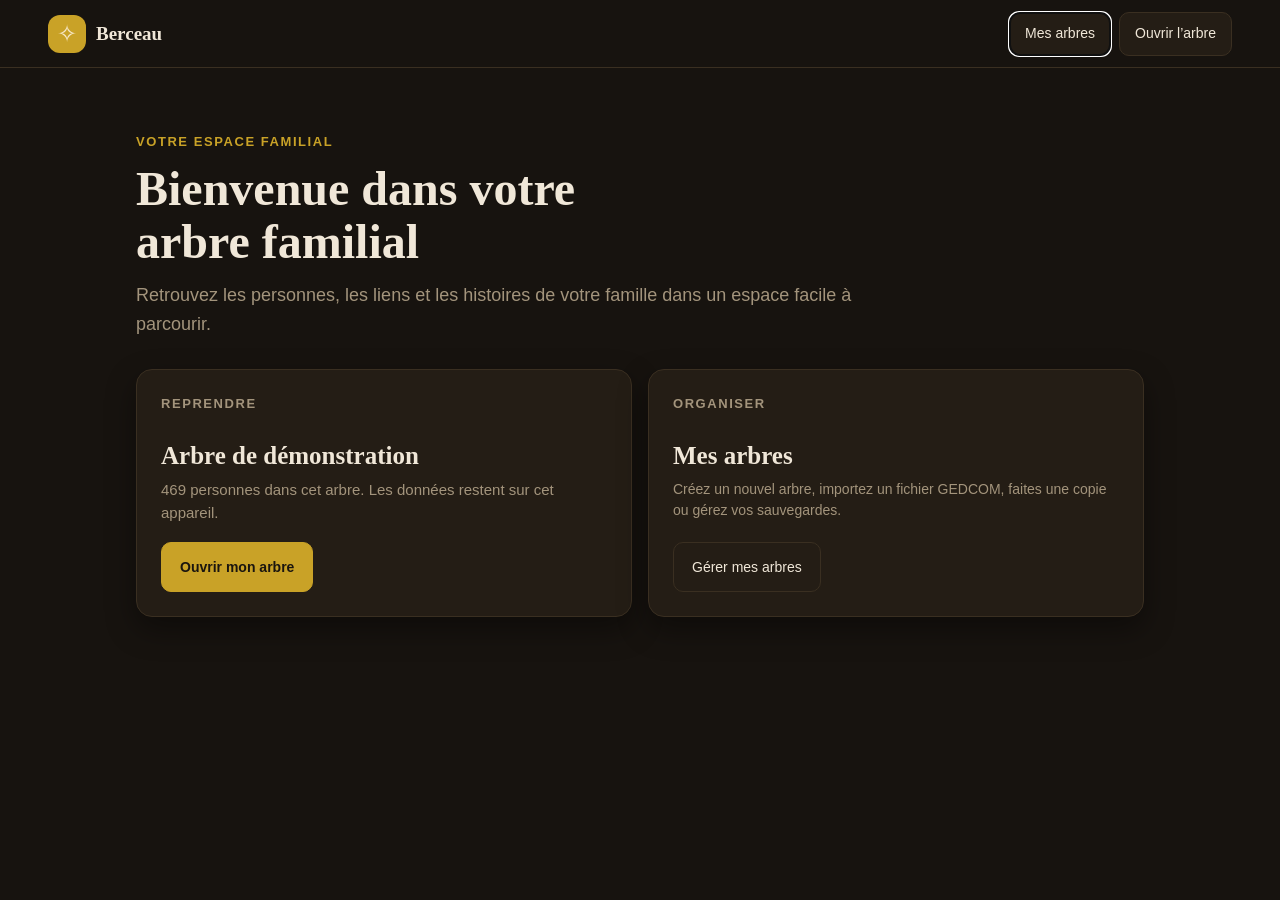
==== app/index.html @ 9746fe8b "Pages secondaires : filtre, imprimer, tri date, fleches album" ====
<!doctype html>
<html lang="fr"><head><meta charset="utf-8">
<meta name="theme-color" content="#17130f">
<link rel="icon" href="data:image/svg+xml,%3Csvg xmlns='http://www.w3.org/2000/svg' viewBox='0 0 48 48'%3E%3Crect width='48' height='48' rx='12' fill='%23275447'/%3E%3Ctext x='24' y='34' text-anchor='middle' font-size='30' fill='%23f7e8c9'%3E%E2%9C%A7%3C/text%3E%3C/svg%3E" type="image/svg+xml"><meta name="viewport" content="width=device-width,initial-scale=1"><script>try{var t=localStorage.getItem("arbre-theme-7");if(!t)t="archive";if(t!=="papier")document.documentElement.setAttribute("data-theme",t);}catch(e){document.documentElement.setAttribute("data-theme","archive");}</script><meta name="robots" content="noindex,nofollow,noarchive"><meta name="theme-color" content="#17130f"><title>Berceau · Arbre généalogique</title>
<style>
:root{--ink:#203a34;--muted:#6f7e77;--paper:#f6f5f0;--white:#fffefa;--line:#e4e3da;--green:#275447;--sage:#e8efe8;--gold:#bd9656;--rose:#f2e9e2;--blue:#e8eff3;--shadow:0 14px 42px #24372b12}*{box-sizing:border-box}body{margin:0;background:var(--paper);color:var(--ink);font:14px/1.5 'Segoe UI',system-ui,sans-serif}button,input,select{font:inherit}button{cursor:pointer}.shell{min-height:100vh}.top{height:72px;background:#fffefaeb;border-bottom:1px solid var(--line);display:flex;align-items:center;padding:0 26px;gap:20px;position:sticky;top:0;z-index:5;backdrop-filter:blur(12px)}.brand{display:flex;gap:11px;align-items:center;min-width:240px}.seal{height:38px;width:38px;border-radius:12px;background:var(--green);color:#f7e8c9;display:grid;place-items:center;font:24px Georgia}.brand b{font:600 17px Georgia,serif}.brand small{display:block;color:var(--muted);font-size:11px;letter-spacing:.08em;text-transform:uppercase}.search{position:relative;max-width:460px;flex:1}.search input{width:100%;border:1px solid var(--line);border-radius:12px;padding:11px 14px 11px 38px;background:#f8f7f2;outline:none}.search:before{content:'⌕';position:absolute;left:14px;top:6px;font-size:22px;color:#78867f}.topactions{margin-left:auto;display:flex;gap:8px}.btn{border:1px solid var(--line);border-radius:10px;background:var(--white);color:var(--ink);padding:9px 13px}.btn.primary{background:var(--green);color:white;border-color:var(--green)}.layout{display:grid;grid-template-columns:252px minmax(0,1fr);min-height:calc(100vh - 72px)}aside{border-right:1px solid var(--line);padding:24px 16px;background:#faf9f5}.section-label{margin:0 10px 10px;color:#89928b;letter-spacing:.1em;font-size:10px;font-weight:700;text-transform:uppercase}.nav{display:grid;gap:4px;margin-bottom:26px}.nav button{border:0;background:transparent;text-align:left;border-radius:9px;padding:10px 11px;color:#566860}.nav button:hover,.nav button.active{background:#eaf0e9;color:#21483c;font-weight:600}.count{float:right;color:#89948d;font-size:12px}.privacy{margin:18px 4px;padding:13px;border-radius:12px;background:#f0eee4;font-size:12px;color:#58675f}.privacy b{display:block;color:var(--ink);margin-bottom:4px}.main{min-width:0;padding:28px clamp(16px,3vw,42px) 40px}.heading{display:flex;align-items:flex-end;gap:16px;margin-bottom:20px}.heading h1{font:500 clamp(25px,3vw,38px)/1.1 Georgia,serif;margin:0 0 5px}.heading p{margin:0;color:var(--muted)}.heading select{margin-left:auto;border:1px solid var(--line);background:white;border-radius:9px;padding:9px;color:#465a51}.metrics{display:flex;gap:9px;margin:16px 0 18px;flex-wrap:wrap}.metric{background:#fffefa;border:1px solid var(--line);border-radius:10px;padding:9px 13px;color:#6e7d75;font-size:12px}.metric b{color:var(--ink);font:600 18px Georgia;margin-right:5px}.toolbar{display:flex;align-items:center;gap:7px;margin-bottom:10px;flex-wrap:wrap}.toolbar .btn{font-size:12px;padding:7px 11px}.toolbar .spacer{flex:1}.canvas{height:min(86vh,1100px);min-height:620px;background-color:#fbfaf6;background-image:radial-gradient(#d8ded5 0.7px,transparent .7px);background-size:18px 18px;border:1px solid var(--line);border-radius:16px;overflow:hidden;position:relative;box-shadow:var(--shadow);touch-action:none}.canvas svg{width:100%;height:100%;cursor:grab}.canvas svg:active{cursor:grabbing}.person rect{fill:#fffefa;stroke:#cad7cb;stroke-width:1.4;rx:13;filter:drop-shadow(0 3px 5px #24372b13)}.person.paternel rect{stroke:#89a69b}.person.maternel rect{stroke:#bc9e88}.person.root rect{fill:#e9f2e9;stroke:#275447;stroke-width:2.5}.person text{pointer-events:none}.edgePath path{stroke:#aab8ac;stroke-width:1.45;fill:none}.edgePath.married path{stroke:#a58957;stroke-width:1.65}.family-junction{fill:#faf8ef;stroke:#a58957;stroke-width:1.4}.empty{height:100%;display:grid;place-items:center;color:var(--muted)}.legend{display:flex;gap:16px;align-items:center;padding:12px 4px;color:var(--muted);font-size:12px;flex-wrap:wrap}.dot{display:inline-block;width:9px;height:9px;border-radius:50%;margin-right:6px}.dot.p{background:#688f7e}.dot.m{background:#ad8063}.dot.unknown{background:#999}.note{color:#7a8179;font-size:11px;padding:0 4px}.panel{position:fixed;z-index:9;right:0;top:0;height:100vh;width:min(440px,94vw);background:var(--white);box-shadow:-20px 0 60px #172b241c;transform:translateX(105%);transition:.23s;padding:24px;overflow:auto}.panel.open{transform:none}.panel-head{display:flex;justify-content:space-between;align-items:center}.close{border:0;background:#f0efe8;border-radius:50%;width:36px;height:36px;font-size:20px}.avatar{width:58px;height:58px;border-radius:17px;background:var(--sage);display:grid;place-items:center;color:var(--green);font:25px Georgia;margin:18px 0 10px}.panel h2{font:500 27px/1.18 Georgia;margin:0}.panel .dates{color:var(--muted);margin:7px 0 18px}.card{padding:14px 0;border-top:1px solid var(--line)}.card h3{font-size:11px;letter-spacing:.08em;text-transform:uppercase;color:#879087;margin:0 0 8px}.chips{display:flex;gap:6px;flex-wrap:wrap}.chip{border:1px solid var(--line);background:#fff;border-radius:8px;padding:6px 9px;color:#38574d;text-align:left}.evidence{padding:9px 10px;border-radius:8px;background:#f3f2eb;margin:5px 0;font-size:12px}.evidence a{color:#2c6651;overflow-wrap:anywhere}.warn{background:#fff3de;border-left:3px solid #c09449;padding:11px;border-radius:5px;margin:9px 0;font-size:12px}.modal{position:fixed;inset:0;background:#1d302ab0;z-index:15;display:none;place-items:center;padding:18px}.modal.open{display:grid}.dialog{width:min(900px,96vw);max-height:90vh;background:white;border-radius:15px;padding:20px;display:flex;flex-direction:column}.dialog textarea{flex:1;min-height:55vh;resize:none;font:12px/1.5 Consolas,monospace;padding:14px;border:1px solid var(--line);border-radius:8px;color:#263e35}.toast{position:fixed;bottom:22px;left:50%;transform:translate(-50%,20px);opacity:0;pointer-events:none;z-index:30;background:#1d4136;color:white;padding:10px 15px;border-radius:9px;transition:.2s}.toast.show{opacity:1;transform:translate(-50%,0)}.locked{max-width:500px;margin:12vh auto;background:white;padding:32px;border-radius:18px;box-shadow:var(--shadow)}.locked h1{font:26px Georgia}.locked p{color:#66766e}.mobile-menu{display:none}
@media(max-width:850px){.layout{grid-template-columns:1fr}aside{display:none;position:fixed;inset:72px 0 0;z-index:7}.layout.menu-open aside{display:block}.top{padding:0 12px;gap:9px;height:62px}.brand{min-width:0}.brand b{font-size:14px}.brand small{font-size:9px}.mobile-menu{display:block}.topactions .btn:not(.primary){display:none}.main{padding:20px 12px}.heading{align-items:flex-start}.heading select{max-width:120px}.canvas{height:64vh;min-height:400px}.topactions .btn.primary{font-size:0;padding:9px}.topactions .btn.primary:after{content:'↗';font-size:16px}.search{max-width:none}.search input{padding:9px 8px 9px 31px}.canvas svg{touch-action:none}}
@media print{.top,aside,.toolbar,.privacy{display:none!important}.layout{display:block}.main{padding:0}.canvas{height:auto;min-height:0;border:0}.metrics{display:none}}

.search-results{position:absolute;top:48px;left:0;right:0;z-index:12;background:#fffefa;border:1px solid #e4e3da;border-radius:12px;box-shadow:0 12px 30px #0002;max-height:50vh;overflow:auto}.search-results button{width:100%;text-align:left;background:transparent;padding:11px 14px;border:0;border-bottom:1px solid #eeeee6;color:#203a34}.search-results small{display:block;color:#6f7e77}.search-results button:hover,.directory-person:hover{background:#e8efe8}.dialog-head{display:flex;gap:9px;align-items:center;margin-bottom:14px}.dialog-head b{margin-right:auto}.directory-search{width:100%;padding:11px 14px;border:1px solid #e4e3da;border-radius:9px}.directory-list{overflow:auto;min-height:30vh;max-height:66vh}.directory-person{display:block;width:100%;text-align:left;padding:12px 10px;border:0;border-bottom:1px solid #e4e3da;background:transparent;color:#203a34}.directory-person span,.directory-person small{display:block;color:#6f7e77}.panel .section-label{margin:0}.person{cursor:pointer}.person:focus{outline:none}.person:focus rect{stroke:#173c35;stroke-width:3px}.panel.open{display:block}.source-note{font-size:12px;color:#6f7e77}.context-note{padding:10px 0;color:#66776f;font-size:12px}.expand-actions{display:flex;flex-wrap:wrap;gap:8px}.selected rect{stroke:#bd9656!important;stroke-width:3px!important}
@media(max-width:850px){.top{flex-wrap:wrap;height:auto;min-height:100px;padding-top:9px;padding-bottom:9px}.brand{flex:1}.search{order:4;flex-basis:100%;max-width:none}.topactions .btn.primary{padding:7px 9px}.layout{min-height:calc(100vh - 100px)}aside{top:100px;overflow:auto}.canvas{height:66vh;min-height:430px}.panel{top:0}.heading h1{font-size:27px}.dialog-head{flex-wrap:wrap}.dialog-head b{width:calc(100% - 50px)}.dialog-head .close{position:absolute;right:25px}.dialog{position:relative}.toolbar{gap:6px}.toolbar .btn{padding:8px}.main .heading{flex-wrap:wrap}.heading select{max-width:none;margin-left:0}}




/* Compact reading header; keep the branch navigation on the left. */
.main{padding-top:12px}
.layout{grid-template-columns:190px minmax(0,1fr)}
.layout>aside{padding:18px 8px}
.nav button{font-size:12px;padding:9px 8px}
#center{display:none}
.heading{display:none}
.metrics{display:none}
.canvas{height:calc(100vh - 170px);min-height:420px}
.generation-control{position:static;display:flex;align-items:center;gap:0;flex:0 0 auto;background:transparent;padding:0;border:0;border-radius:8px;box-shadow:none;font-size:12px}
.generation-control select{font-size:12px;font-weight:600;color:#275447;padding:6px 8px;border:1px solid #c9d6c9;border-radius:8px;background:#f2f6ef;min-width:0;max-width:146px}
@media(max-width:850px){.layout{grid-template-columns:1fr}.canvas{height:calc(100dvh - 202px);min-height:350px}.toolbar .generation-control{position:static;order:-20;flex:0 0 100%;width:100%;display:flex;justify-content:flex-end;margin:0 0 7px;padding:0;font-size:11px}.generation-control select{padding:6px 8px;font-size:13px;max-width:143px}}
.calendar-dialog{max-width:720px}.calendar-month{text-transform:capitalize;font-weight:700;color:#275447}.calendar-dialog h3{margin:16px 0 6px}.calendar-dialog ul{padding-left:22px;line-height:1.8}.toolbar #hideLiving[aria-pressed="true"]{background:#275447;color:#fff}
</style>
<style id="mobile-panel-tap-fix">
@media(max-width:850px){
  .panel{
    height:100dvh;
    max-height:100dvh;
    padding-bottom:calc(96px + env(safe-area-inset-bottom));
  }
}
</style>
<style>
.branch-quick{border-color:#b5cfc0!important;background:#f0f7ef!important;color:#245646!important;font-weight:600!important}
.branch-toggle{cursor:pointer;touch-action:manipulation}.branch-toggle:hover circle,.branch-toggle:focus circle{stroke-width:3.4;fill:#ebf3e9}
@media(max-width:850px){.toolbar .branch-quick{font-size:12px;padding:9px 8px}.canvas{min-height:440px}}
</style>
<style id="desktop-form-scroll-fix">@media (min-width: 851px) { .dialog { overflow-y: auto; } .dialog .actions { position: sticky; bottom: -20px; z-index: 3; background: var(--white); border-top: 1px solid var(--line); margin-top: 12px; padding: 12px 0 calc(12px + 20px); } }</style><style id="berceau-typographie-palette">
/* Palette sauge plus posée : fond crème, texte profond et vert d’action lisible. */
:root[data-theme="sauge"]{
  --ink:#24352d;--muted:#53665a;--paper:#f3f5ef;--white:#fffefa;--line:#d8e0d6;
  --green:#315d47;--bouton-primaire:#315d47;--sage:#e5ede3;--gold:#89652e;
  --shadow:0 12px 34px #263b2d12;--f-aside:#f7f8f3;--f-toile:#f8f9f5;
  --pt-toile:#e5e9e1;--voile:#1f3028b3;--f-dial:#fffefa;--carte:#fffefa;
  --carte-bord:#d8e0d6;--sur-carte:#53665a
}

/* Une seule pile système : aucun téléchargement, des formes de lettres nettes. */
:root{
  --police-ui:-apple-system,BlinkMacSystemFont,"Segoe UI",Roboto,Helvetica,Arial,sans-serif;
  --police-titre:var(--police-ui)
}
body,button,input,select,textarea{font-family:var(--police-ui)!important}
body{font-size:17px;line-height:1.5}
.brand b,.panel h2,.heading h1,.locked h1,.metric b,#tree text{
  font-family:var(--police-ui)!important
}
.brand b,.panel h2,.heading h1,.locked h1,.metric b{font-weight:700}
.heading h1{line-height:1.2}
.brand b{font-size:18px}
.brand small{font-size:12px;letter-spacing:.06em}
.heading p,.panel .dates,.pg-lead,.pg-empty{line-height:1.55}

/* Les textes de commande gagnent en taille ; les cartes conservent leur dessin et leur place. */
aside .nav button{font-size:16px;line-height:1.4;min-height:46px}
.section-label{font-size:13px;letter-spacing:.06em}
.toolbar .btn{font-size:14px;line-height:1.3;min-height:44px}
.metric{font-size:14px}
.metric b{font-size:19px}
.form-row label,.card h3{font-size:14px;letter-spacing:.02em}
.privacy,.privacy summary,.privacy p,.note,.legend{font-size:14px;line-height:1.5}
.themes .quoi b{font-size:16px}
.themes .quoi span{font-size:14px;line-height:1.4}
.choix-taille button{font-size:15px;min-height:46px}
.aide-liste li{font-size:17px;line-height:1.55}
.signature b,.signature span{font-size:12px}
.search input,.directory-search{font-size:16px;line-height:1.45}
.topactions .btn{font-size:15px}
@media(max-width:850px){
  .brand b{font-size:16px}
  .brand small{font-size:10px}
  .toolbar .btn{font-size:14px}
  .heading p{font-size:13px}
  .legend{font-size:12px}
}
</style></head><body><div id="app"></div><script>(function(f){if(typeof exports==="object"&&typeof module!=="undefined"){module.exports=f()}else if(typeof define==="function"&&define.amd){define([],f)}else{var g;if(typeof window!=="undefined"){g=window}else if(typeof global!=="undefined"){g=global}else if(typeof self!=="undefined"){g=self}else{g=this}g.dagre=f()}})(function(){var define,module,exports;return function(){function r(e,n,t){function o(i,f){if(!n[i]){if(!e[i]){var c="function"==typeof require&&require;if(!f&&c)return c(i,!0);if(u)return u(i,!0);var a=new Error("Cannot find module '"+i+"'");throw a.code="MODULE_NOT_FOUND",a}var p=n[i]={exports:{}};e[i][0].call(p.exports,function(r){var n=e[i][1][r];return o(n||r)},p,p.exports,r,e,n,t)}return n[i].exports}for(var u="function"==typeof require&&require,i=0;i<t.length;i++)o(t[i]);return o}return r}()({1:[function(require,module,exports){
/*
Copyright (c) 2012-2014 Chris Pettitt

Permission is hereby granted, free of charge, to any person obtaining a copy
of this software and associated documentation files (the "Software"), to deal
in the Software without restriction, including without limitation the rights
to use, copy, modify, merge, publish, distribute, sublicense, and/or sell
copies of the Software, and to permit persons to whom the Software is
furnished to do so, subject to the following conditions:

The above copyright notice and this permission notice shall be included in
all copies or substantial portions of the Software.

THE SOFTWARE IS PROVIDED "AS IS", WITHOUT WARRANTY OF ANY KIND, EXPRESS OR
IMPLIED, INCLUDING BUT NOT LIMITED TO THE WARRANTIES OF MERCHANTABILITY,
FITNESS FOR A PARTICULAR PURPOSE AND NONINFRINGEMENT. IN NO EVENT SHALL THE
AUTHORS OR COPYRIGHT HOLDERS BE LIABLE FOR ANY CLAIM, DAMAGES OR OTHER
LIABILITY, WHETHER IN AN ACTION OF CONTRACT, TORT OR OTHERWISE, ARISING FROM,
OUT OF OR IN CONNECTION WITH THE SOFTWARE OR THE USE OR OTHER DEALINGS IN
THE SOFTWARE.
*/
module.exports={graphlib:require("@dagrejs/graphlib"),layout:require("./lib/layout"),debug:require("./lib/debug"),util:{time:require("./lib/util").time,notime:require("./lib/util").notime},version:require("./lib/version")}},{"./lib/debug":6,"./lib/layout":8,"./lib/util":27,"./lib/version":28,"@dagrejs/graphlib":29}],2:[function(require,module,exports){"use strict";let greedyFAS=require("./greedy-fas");let uniqueId=require("./util").uniqueId;module.exports={run:run,undo:undo};function run(g){let fas=g.graph().acyclicer==="greedy"?greedyFAS(g,weightFn(g)):dfsFAS(g);fas.forEach(e=>{let label=g.edge(e);g.removeEdge(e);label.forwardName=e.name;label.reversed=true;g.setEdge(e.w,e.v,label,uniqueId("rev"))});function weightFn(g){return e=>{return g.edge(e).weight}}}function dfsFAS(g){let fas=[];let stack={};let visited={};function dfs(v){if(Object.hasOwn(visited,v)){return}visited[v]=true;stack[v]=true;g.outEdges(v).forEach(e=>{if(Object.hasOwn(stack,e.w)){fas.push(e)}else{dfs(e.w)}});delete stack[v]}g.nodes().forEach(dfs);return fas}function undo(g){g.edges().forEach(e=>{let label=g.edge(e);if(label.reversed){g.removeEdge(e);let forwardName=label.forwardName;delete label.reversed;delete label.forwardName;g.setEdge(e.w,e.v,label,forwardName)}})}},{"./greedy-fas":7,"./util":27}],3:[function(require,module,exports){let util=require("./util");module.exports=addBorderSegments;function addBorderSegments(g){function dfs(v){let children=g.children(v);let node=g.node(v);if(children.length){children.forEach(dfs)}if(Object.hasOwn(node,"minRank")){node.borderLeft=[];node.borderRight=[];for(let rank=node.minRank,maxRank=node.maxRank+1;rank<maxRank;++rank){addBorderNode(g,"borderLeft","_bl",v,node,rank);addBorderNode(g,"borderRight","_br",v,node,rank)}}}g.children().forEach(dfs)}function addBorderNode(g,prop,prefix,sg,sgNode,rank){let label={width:0,height:0,rank:rank,borderType:prop};let prev=sgNode[prop][rank-1];let curr=util.addDummyNode(g,"border",label,prefix);sgNode[prop][rank]=curr;g.setParent(curr,sg);if(prev){g.setEdge(prev,curr,{weight:1})}}},{"./util":27}],4:[function(require,module,exports){"use strict";module.exports={adjust:adjust,undo:undo};function adjust(g){let rankDir=g.graph().rankdir.toLowerCase();if(rankDir==="lr"||rankDir==="rl"){swapWidthHeight(g)}}function undo(g){let rankDir=g.graph().rankdir.toLowerCase();if(rankDir==="bt"||rankDir==="rl"){reverseY(g)}if(rankDir==="lr"||rankDir==="rl"){swapXY(g);swapWidthHeight(g)}}function swapWidthHeight(g){g.nodes().forEach(v=>swapWidthHeightOne(g.node(v)));g.edges().forEach(e=>swapWidthHeightOne(g.edge(e)))}function swapWidthHeightOne(attrs){let w=attrs.width;attrs.width=attrs.height;attrs.height=w}function reverseY(g){g.nodes().forEach(v=>reverseYOne(g.node(v)));g.edges().forEach(e=>{let edge=g.edge(e);edge.points.forEach(reverseYOne);if(Object.hasOwn(edge,"y")){reverseYOne(edge)}})}function reverseYOne(attrs){attrs.y=-attrs.y}function swapXY(g){g.nodes().forEach(v=>swapXYOne(g.node(v)));g.edges().forEach(e=>{let edge=g.edge(e);edge.points.forEach(swapXYOne);if(Object.hasOwn(edge,"x")){swapXYOne(edge)}})}function swapXYOne(attrs){let x=attrs.x;attrs.x=attrs.y;attrs.y=x}},{}],5:[function(require,module,exports){
/*
 * Simple doubly linked list implementation derived from Cormen, et al.,
 * "Introduction to Algorithms".
 */
class List{constructor(){let sentinel={};sentinel._next=sentinel._prev=sentinel;this._sentinel=sentinel}dequeue(){let sentinel=this._sentinel;let entry=sentinel._prev;if(entry!==sentinel){unlink(entry);return entry}}enqueue(entry){let sentinel=this._sentinel;if(entry._prev&&entry._next){unlink(entry)}entry._next=sentinel._next;sentinel._next._prev=entry;sentinel._next=entry;entry._prev=sentinel}toString(){let strs=[];let sentinel=this._sentinel;let curr=sentinel._prev;while(curr!==sentinel){strs.push(JSON.stringify(curr,filterOutLinks));curr=curr._prev}return"["+strs.join(", ")+"]"}}function unlink(entry){entry._prev._next=entry._next;entry._next._prev=entry._prev;delete entry._next;delete entry._prev}function filterOutLinks(k,v){if(k!=="_next"&&k!=="_prev"){return v}}module.exports=List},{}],6:[function(require,module,exports){let util=require("./util");let Graph=require("@dagrejs/graphlib").Graph;module.exports={debugOrdering:debugOrdering};
/* istanbul ignore next */function debugOrdering(g){let layerMatrix=util.buildLayerMatrix(g);let h=new Graph({compound:true,multigraph:true}).setGraph({});g.nodes().forEach(v=>{h.setNode(v,{label:v});h.setParent(v,"layer"+g.node(v).rank)});g.edges().forEach(e=>h.setEdge(e.v,e.w,{},e.name));layerMatrix.forEach((layer,i)=>{let layerV="layer"+i;h.setNode(layerV,{rank:"same"});layer.reduce((u,v)=>{h.setEdge(u,v,{style:"invis"});return v})});return h}},{"./util":27,"@dagrejs/graphlib":29}],7:[function(require,module,exports){let Graph=require("@dagrejs/graphlib").Graph;let List=require("./data/list");
/*
 * A greedy heuristic for finding a feedback arc set for a graph. A feedback
 * arc set is a set of edges that can be removed to make a graph acyclic.
 * The algorithm comes from: P. Eades, X. Lin, and W. F. Smyth, "A fast and
 * effective heuristic for the feedback arc set problem." This implementation
 * adjusts that from the paper to allow for weighted edges.
 */module.exports=greedyFAS;let DEFAULT_WEIGHT_FN=()=>1;function greedyFAS(g,weightFn){if(g.nodeCount()<=1){return[]}let state=buildState(g,weightFn||DEFAULT_WEIGHT_FN);let results=doGreedyFAS(state.graph,state.buckets,state.zeroIdx);
// Expand multi-edges
return results.flatMap(e=>g.outEdges(e.v,e.w))}function doGreedyFAS(g,buckets,zeroIdx){let results=[];let sources=buckets[buckets.length-1];let sinks=buckets[0];let entry;while(g.nodeCount()){while(entry=sinks.dequeue()){removeNode(g,buckets,zeroIdx,entry)}while(entry=sources.dequeue()){removeNode(g,buckets,zeroIdx,entry)}if(g.nodeCount()){for(let i=buckets.length-2;i>0;--i){entry=buckets[i].dequeue();if(entry){results=results.concat(removeNode(g,buckets,zeroIdx,entry,true));break}}}}return results}function removeNode(g,buckets,zeroIdx,entry,collectPredecessors){let results=collectPredecessors?[]:undefined;g.inEdges(entry.v).forEach(edge=>{let weight=g.edge(edge);let uEntry=g.node(edge.v);if(collectPredecessors){results.push({v:edge.v,w:edge.w})}uEntry.out-=weight;assignBucket(buckets,zeroIdx,uEntry)});g.outEdges(entry.v).forEach(edge=>{let weight=g.edge(edge);let w=edge.w;let wEntry=g.node(w);wEntry["in"]-=weight;assignBucket(buckets,zeroIdx,wEntry)});g.removeNode(entry.v);return results}function buildState(g,weightFn){let fasGraph=new Graph;let maxIn=0;let maxOut=0;g.nodes().forEach(v=>{fasGraph.setNode(v,{v:v,in:0,out:0})});
// Aggregate weights on nodes, but also sum the weights across multi-edges
// into a single edge for the fasGraph.
g.edges().forEach(e=>{let prevWeight=fasGraph.edge(e.v,e.w)||0;let weight=weightFn(e);let edgeWeight=prevWeight+weight;fasGraph.setEdge(e.v,e.w,edgeWeight);maxOut=Math.max(maxOut,fasGraph.node(e.v).out+=weight);maxIn=Math.max(maxIn,fasGraph.node(e.w)["in"]+=weight)});let buckets=range(maxOut+maxIn+3).map(()=>new List);let zeroIdx=maxIn+1;fasGraph.nodes().forEach(v=>{assignBucket(buckets,zeroIdx,fasGraph.node(v))});return{graph:fasGraph,buckets:buckets,zeroIdx:zeroIdx}}function assignBucket(buckets,zeroIdx,entry){if(!entry.out){buckets[0].enqueue(entry)}else if(!entry["in"]){buckets[buckets.length-1].enqueue(entry)}else{buckets[entry.out-entry["in"]+zeroIdx].enqueue(entry)}}function range(limit){const range=[];for(let i=0;i<limit;i++){range.push(i)}return range}},{"./data/list":5,"@dagrejs/graphlib":29}],8:[function(require,module,exports){"use strict";let acyclic=require("./acyclic");let normalize=require("./normalize");let rank=require("./rank");let normalizeRanks=require("./util").normalizeRanks;let parentDummyChains=require("./parent-dummy-chains");let removeEmptyRanks=require("./util").removeEmptyRanks;let nestingGraph=require("./nesting-graph");let addBorderSegments=require("./add-border-segments");let coordinateSystem=require("./coordinate-system");let order=require("./order");let position=require("./position");let util=require("./util");let Graph=require("@dagrejs/graphlib").Graph;module.exports=layout;function layout(g,opts){let time=opts&&opts.debugTiming?util.time:util.notime;time("layout",()=>{let layoutGraph=time("  buildLayoutGraph",()=>buildLayoutGraph(g));time("  runLayout",()=>runLayout(layoutGraph,time,opts));time("  updateInputGraph",()=>updateInputGraph(g,layoutGraph))})}function runLayout(g,time,opts){time("    makeSpaceForEdgeLabels",()=>makeSpaceForEdgeLabels(g));time("    removeSelfEdges",()=>removeSelfEdges(g));time("    acyclic",()=>acyclic.run(g));time("    nestingGraph.run",()=>nestingGraph.run(g));time("    rank",()=>rank(util.asNonCompoundGraph(g)));time("    injectEdgeLabelProxies",()=>injectEdgeLabelProxies(g));time("    removeEmptyRanks",()=>removeEmptyRanks(g));time("    nestingGraph.cleanup",()=>nestingGraph.cleanup(g));time("    normalizeRanks",()=>normalizeRanks(g));time("    assignRankMinMax",()=>assignRankMinMax(g));time("    removeEdgeLabelProxies",()=>removeEdgeLabelProxies(g));time("    normalize.run",()=>normalize.run(g));time("    parentDummyChains",()=>parentDummyChains(g));time("    addBorderSegments",()=>addBorderSegments(g));time("    order",()=>order(g,opts));time("    insertSelfEdges",()=>insertSelfEdges(g));time("    adjustCoordinateSystem",()=>coordinateSystem.adjust(g));time("    position",()=>position(g));time("    positionSelfEdges",()=>positionSelfEdges(g));time("    removeBorderNodes",()=>removeBorderNodes(g));time("    normalize.undo",()=>normalize.undo(g));time("    fixupEdgeLabelCoords",()=>fixupEdgeLabelCoords(g));time("    undoCoordinateSystem",()=>coordinateSystem.undo(g));time("    translateGraph",()=>translateGraph(g));time("    assignNodeIntersects",()=>assignNodeIntersects(g));time("    reversePoints",()=>reversePointsForReversedEdges(g));time("    acyclic.undo",()=>acyclic.undo(g))}
/*
 * Copies final layout information from the layout graph back to the input
 * graph. This process only copies whitelisted attributes from the layout graph
 * to the input graph, so it serves as a good place to determine what
 * attributes can influence layout.
 */function updateInputGraph(inputGraph,layoutGraph){inputGraph.nodes().forEach(v=>{let inputLabel=inputGraph.node(v);let layoutLabel=layoutGraph.node(v);if(inputLabel){inputLabel.x=layoutLabel.x;inputLabel.y=layoutLabel.y;inputLabel.rank=layoutLabel.rank;if(layoutGraph.children(v).length){inputLabel.width=layoutLabel.width;inputLabel.height=layoutLabel.height}}});inputGraph.edges().forEach(e=>{let inputLabel=inputGraph.edge(e);let layoutLabel=layoutGraph.edge(e);inputLabel.points=layoutLabel.points;if(Object.hasOwn(layoutLabel,"x")){inputLabel.x=layoutLabel.x;inputLabel.y=layoutLabel.y}});inputGraph.graph().width=layoutGraph.graph().width;inputGraph.graph().height=layoutGraph.graph().height}let graphNumAttrs=["nodesep","edgesep","ranksep","marginx","marginy"];let graphDefaults={ranksep:50,edgesep:20,nodesep:50,rankdir:"tb"};let graphAttrs=["acyclicer","ranker","rankdir","align"];let nodeNumAttrs=["width","height","rank"];let nodeDefaults={width:0,height:0};let edgeNumAttrs=["minlen","weight","width","height","labeloffset"];let edgeDefaults={minlen:1,weight:1,width:0,height:0,labeloffset:10,labelpos:"r"};let edgeAttrs=["labelpos"];
/*
 * Constructs a new graph from the input graph, which can be used for layout.
 * This process copies only whitelisted attributes from the input graph to the
 * layout graph. Thus this function serves as a good place to determine what
 * attributes can influence layout.
 */function buildLayoutGraph(inputGraph){let g=new Graph({multigraph:true,compound:true});let graph=canonicalize(inputGraph.graph());g.setGraph(Object.assign({},graphDefaults,selectNumberAttrs(graph,graphNumAttrs),util.pick(graph,graphAttrs)));inputGraph.nodes().forEach(v=>{let node=canonicalize(inputGraph.node(v));const newNode=selectNumberAttrs(node,nodeNumAttrs);Object.keys(nodeDefaults).forEach(k=>{if(newNode[k]===undefined){newNode[k]=nodeDefaults[k]}});g.setNode(v,newNode);g.setParent(v,inputGraph.parent(v))});inputGraph.edges().forEach(e=>{let edge=canonicalize(inputGraph.edge(e));g.setEdge(e,Object.assign({},edgeDefaults,selectNumberAttrs(edge,edgeNumAttrs),util.pick(edge,edgeAttrs)))});return g}
/*
 * This idea comes from the Gansner paper: to account for edge labels in our
 * layout we split each rank in half by doubling minlen and halving ranksep.
 * Then we can place labels at these mid-points between nodes.
 *
 * We also add some minimal padding to the width to push the label for the edge
 * away from the edge itself a bit.
 */function makeSpaceForEdgeLabels(g){let graph=g.graph();graph.ranksep/=2;g.edges().forEach(e=>{let edge=g.edge(e);edge.minlen*=2;if(edge.labelpos.toLowerCase()!=="c"){if(graph.rankdir==="TB"||graph.rankdir==="BT"){edge.width+=edge.labeloffset}else{edge.height+=edge.labeloffset}}})}
/*
 * Creates temporary dummy nodes that capture the rank in which each edge's
 * label is going to, if it has one of non-zero width and height. We do this
 * so that we can safely remove empty ranks while preserving balance for the
 * label's position.
 */function injectEdgeLabelProxies(g){g.edges().forEach(e=>{let edge=g.edge(e);if(edge.width&&edge.height){let v=g.node(e.v);let w=g.node(e.w);let label={rank:(w.rank-v.rank)/2+v.rank,e:e};util.addDummyNode(g,"edge-proxy",label,"_ep")}})}function assignRankMinMax(g){let maxRank=0;g.nodes().forEach(v=>{let node=g.node(v);if(node.borderTop){node.minRank=g.node(node.borderTop).rank;node.maxRank=g.node(node.borderBottom).rank;maxRank=Math.max(maxRank,node.maxRank)}});g.graph().maxRank=maxRank}function removeEdgeLabelProxies(g){g.nodes().forEach(v=>{let node=g.node(v);if(node.dummy==="edge-proxy"){g.edge(node.e).labelRank=node.rank;g.removeNode(v)}})}function translateGraph(g){let minX=Number.POSITIVE_INFINITY;let maxX=0;let minY=Number.POSITIVE_INFINITY;let maxY=0;let graphLabel=g.graph();let marginX=graphLabel.marginx||0;let marginY=graphLabel.marginy||0;function getExtremes(attrs){let x=attrs.x;let y=attrs.y;let w=attrs.width;let h=attrs.height;minX=Math.min(minX,x-w/2);maxX=Math.max(maxX,x+w/2);minY=Math.min(minY,y-h/2);maxY=Math.max(maxY,y+h/2)}g.nodes().forEach(v=>getExtremes(g.node(v)));g.edges().forEach(e=>{let edge=g.edge(e);if(Object.hasOwn(edge,"x")){getExtremes(edge)}});minX-=marginX;minY-=marginY;g.nodes().forEach(v=>{let node=g.node(v);node.x-=minX;node.y-=minY});g.edges().forEach(e=>{let edge=g.edge(e);edge.points.forEach(p=>{p.x-=minX;p.y-=minY});if(Object.hasOwn(edge,"x")){edge.x-=minX}if(Object.hasOwn(edge,"y")){edge.y-=minY}});graphLabel.width=maxX-minX+marginX;graphLabel.height=maxY-minY+marginY}function assignNodeIntersects(g){g.edges().forEach(e=>{let edge=g.edge(e);let nodeV=g.node(e.v);let nodeW=g.node(e.w);let p1,p2;if(!edge.points){edge.points=[];p1=nodeW;p2=nodeV}else{p1=edge.points[0];p2=edge.points[edge.points.length-1]}edge.points.unshift(util.intersectRect(nodeV,p1));edge.points.push(util.intersectRect(nodeW,p2))})}function fixupEdgeLabelCoords(g){g.edges().forEach(e=>{let edge=g.edge(e);if(Object.hasOwn(edge,"x")){if(edge.labelpos==="l"||edge.labelpos==="r"){edge.width-=edge.labeloffset}switch(edge.labelpos){case"l":edge.x-=edge.width/2+edge.labeloffset;break;case"r":edge.x+=edge.width/2+edge.labeloffset;break}}})}function reversePointsForReversedEdges(g){g.edges().forEach(e=>{let edge=g.edge(e);if(edge.reversed){edge.points.reverse()}})}function removeBorderNodes(g){g.nodes().forEach(v=>{if(g.children(v).length){let node=g.node(v);let t=g.node(node.borderTop);let b=g.node(node.borderBottom);let l=g.node(node.borderLeft[node.borderLeft.length-1]);let r=g.node(node.borderRight[node.borderRight.length-1]);node.width=Math.abs(r.x-l.x);node.height=Math.abs(b.y-t.y);node.x=l.x+node.width/2;node.y=t.y+node.height/2}});g.nodes().forEach(v=>{if(g.node(v).dummy==="border"){g.removeNode(v)}})}function removeSelfEdges(g){g.edges().forEach(e=>{if(e.v===e.w){var node=g.node(e.v);if(!node.selfEdges){node.selfEdges=[]}node.selfEdges.push({e:e,label:g.edge(e)});g.removeEdge(e)}})}function insertSelfEdges(g){var layers=util.buildLayerMatrix(g);layers.forEach(layer=>{var orderShift=0;layer.forEach((v,i)=>{var node=g.node(v);node.order=i+orderShift;(node.selfEdges||[]).forEach(selfEdge=>{util.addDummyNode(g,"selfedge",{width:selfEdge.label.width,height:selfEdge.label.height,rank:node.rank,order:i+ ++orderShift,e:selfEdge.e,label:selfEdge.label},"_se")});delete node.selfEdges})})}function positionSelfEdges(g){g.nodes().forEach(v=>{var node=g.node(v);if(node.dummy==="selfedge"){var selfNode=g.node(node.e.v);var x=selfNode.x+selfNode.width/2;var y=selfNode.y;var dx=node.x-x;var dy=selfNode.height/2;g.setEdge(node.e,node.label);g.removeNode(v);node.label.points=[{x:x+2*dx/3,y:y-dy},{x:x+5*dx/6,y:y-dy},{x:x+dx,y:y},{x:x+5*dx/6,y:y+dy},{x:x+2*dx/3,y:y+dy}];node.label.x=node.x;node.label.y=node.y}})}function selectNumberAttrs(obj,attrs){return util.mapValues(util.pick(obj,attrs),Number)}function canonicalize(attrs){var newAttrs={};if(attrs){Object.entries(attrs).forEach(([k,v])=>{if(typeof k==="string"){k=k.toLowerCase()}newAttrs[k]=v})}return newAttrs}},{"./acyclic":2,"./add-border-segments":3,"./coordinate-system":4,"./nesting-graph":9,"./normalize":10,"./order":15,"./parent-dummy-chains":20,"./position":22,"./rank":24,"./util":27,"@dagrejs/graphlib":29}],9:[function(require,module,exports){let util=require("./util");module.exports={run:run,cleanup:cleanup};
/*
 * A nesting graph creates dummy nodes for the tops and bottoms of subgraphs,
 * adds appropriate edges to ensure that all cluster nodes are placed between
 * these boundaries, and ensures that the graph is connected.
 *
 * In addition we ensure, through the use of the minlen property, that nodes
 * and subgraph border nodes to not end up on the same rank.
 *
 * Preconditions:
 *
 *    1. Input graph is a DAG
 *    2. Nodes in the input graph has a minlen attribute
 *
 * Postconditions:
 *
 *    1. Input graph is connected.
 *    2. Dummy nodes are added for the tops and bottoms of subgraphs.
 *    3. The minlen attribute for nodes is adjusted to ensure nodes do not
 *       get placed on the same rank as subgraph border nodes.
 *
 * The nesting graph idea comes from Sander, "Layout of Compound Directed
 * Graphs."
 */function run(g){let root=util.addDummyNode(g,"root",{},"_root");let depths=treeDepths(g);let depthsArr=Object.values(depths);let height=util.applyWithChunking(Math.max,depthsArr)-1;// Note: depths is an Object not an array
let nodeSep=2*height+1;g.graph().nestingRoot=root;
// Multiply minlen by nodeSep to align nodes on non-border ranks.
g.edges().forEach(e=>g.edge(e).minlen*=nodeSep);
// Calculate a weight that is sufficient to keep subgraphs vertically compact
let weight=sumWeights(g)+1;
// Create border nodes and link them up
g.children().forEach(child=>dfs(g,root,nodeSep,weight,height,depths,child));
// Save the multiplier for node layers for later removal of empty border
// layers.
g.graph().nodeRankFactor=nodeSep}function dfs(g,root,nodeSep,weight,height,depths,v){let children=g.children(v);if(!children.length){if(v!==root){g.setEdge(root,v,{weight:0,minlen:nodeSep})}return}let top=util.addBorderNode(g,"_bt");let bottom=util.addBorderNode(g,"_bb");let label=g.node(v);g.setParent(top,v);label.borderTop=top;g.setParent(bottom,v);label.borderBottom=bottom;children.forEach(child=>{dfs(g,root,nodeSep,weight,height,depths,child);let childNode=g.node(child);let childTop=childNode.borderTop?childNode.borderTop:child;let childBottom=childNode.borderBottom?childNode.borderBottom:child;let thisWeight=childNode.borderTop?weight:2*weight;let minlen=childTop!==childBottom?1:height-depths[v]+1;g.setEdge(top,childTop,{weight:thisWeight,minlen:minlen,nestingEdge:true});g.setEdge(childBottom,bottom,{weight:thisWeight,minlen:minlen,nestingEdge:true})});if(!g.parent(v)){g.setEdge(root,top,{weight:0,minlen:height+depths[v]})}}function treeDepths(g){var depths={};function dfs(v,depth){var children=g.children(v);if(children&&children.length){children.forEach(child=>dfs(child,depth+1))}depths[v]=depth}g.children().forEach(v=>dfs(v,1));return depths}function sumWeights(g){return g.edges().reduce((acc,e)=>acc+g.edge(e).weight,0)}function cleanup(g){var graphLabel=g.graph();g.removeNode(graphLabel.nestingRoot);delete graphLabel.nestingRoot;g.edges().forEach(e=>{var edge=g.edge(e);if(edge.nestingEdge){g.removeEdge(e)}})}},{"./util":27}],10:[function(require,module,exports){"use strict";let util=require("./util");module.exports={run:run,undo:undo};
/*
 * Breaks any long edges in the graph into short segments that span 1 layer
 * each. This operation is undoable with the denormalize function.
 *
 * Pre-conditions:
 *
 *    1. The input graph is a DAG.
 *    2. Each node in the graph has a "rank" property.
 *
 * Post-condition:
 *
 *    1. All edges in the graph have a length of 1.
 *    2. Dummy nodes are added where edges have been split into segments.
 *    3. The graph is augmented with a "dummyChains" attribute which contains
 *       the first dummy in each chain of dummy nodes produced.
 */function run(g){g.graph().dummyChains=[];g.edges().forEach(edge=>normalizeEdge(g,edge))}function normalizeEdge(g,e){let v=e.v;let vRank=g.node(v).rank;let w=e.w;let wRank=g.node(w).rank;let name=e.name;let edgeLabel=g.edge(e);let labelRank=edgeLabel.labelRank;if(wRank===vRank+1)return;g.removeEdge(e);let dummy,attrs,i;for(i=0,++vRank;vRank<wRank;++i,++vRank){edgeLabel.points=[];attrs={width:0,height:0,edgeLabel:edgeLabel,edgeObj:e,rank:vRank};dummy=util.addDummyNode(g,"edge",attrs,"_d");if(vRank===labelRank){attrs.width=edgeLabel.width;attrs.height=edgeLabel.height;attrs.dummy="edge-label";attrs.labelpos=edgeLabel.labelpos}g.setEdge(v,dummy,{weight:edgeLabel.weight},name);if(i===0){g.graph().dummyChains.push(dummy)}v=dummy}g.setEdge(v,w,{weight:edgeLabel.weight},name)}function undo(g){g.graph().dummyChains.forEach(v=>{let node=g.node(v);let origLabel=node.edgeLabel;let w;g.setEdge(node.edgeObj,origLabel);while(node.dummy){w=g.successors(v)[0];g.removeNode(v);origLabel.points.push({x:node.x,y:node.y});if(node.dummy==="edge-label"){origLabel.x=node.x;origLabel.y=node.y;origLabel.width=node.width;origLabel.height=node.height}v=w;node=g.node(v)}})}},{"./util":27}],11:[function(require,module,exports){module.exports=addSubgraphConstraints;function addSubgraphConstraints(g,cg,vs){let prev={},rootPrev;vs.forEach(v=>{let child=g.parent(v),parent,prevChild;while(child){parent=g.parent(child);if(parent){prevChild=prev[parent];prev[parent]=child}else{prevChild=rootPrev;rootPrev=child}if(prevChild&&prevChild!==child){cg.setEdge(prevChild,child);return}child=parent}});
/*
  function dfs(v) {
    var children = v ? g.children(v) : g.children();
    if (children.length) {
      var min = Number.POSITIVE_INFINITY,
          subgraphs = [];
      children.forEach(function(child) {
        var childMin = dfs(child);
        if (g.children(child).length) {
          subgraphs.push({ v: child, order: childMin });
        }
        min = Math.min(min, childMin);
      });
      _.sortBy(subgraphs, "order").reduce(function(prev, curr) {
        cg.setEdge(prev.v, curr.v);
        return curr;
      });
      return min;
    }
    return g.node(v).order;
  }
  dfs(undefined);
  */}},{}],12:[function(require,module,exports){module.exports=barycenter;function barycenter(g,movable=[]){return movable.map(v=>{let inV=g.inEdges(v);if(!inV.length){return{v:v}}else{let result=inV.reduce((acc,e)=>{let edge=g.edge(e),nodeU=g.node(e.v);return{sum:acc.sum+edge.weight*nodeU.order,weight:acc.weight+edge.weight}},{sum:0,weight:0});return{v:v,barycenter:result.sum/result.weight,weight:result.weight}}})}},{}],13:[function(require,module,exports){let Graph=require("@dagrejs/graphlib").Graph;let util=require("../util");module.exports=buildLayerGraph;
/*
 * Constructs a graph that can be used to sort a layer of nodes. The graph will
 * contain all base and subgraph nodes from the request layer in their original
 * hierarchy and any edges that are incident on these nodes and are of the type
 * requested by the "relationship" parameter.
 *
 * Nodes from the requested rank that do not have parents are assigned a root
 * node in the output graph, which is set in the root graph attribute. This
 * makes it easy to walk the hierarchy of movable nodes during ordering.
 *
 * Pre-conditions:
 *
 *    1. Input graph is a DAG
 *    2. Base nodes in the input graph have a rank attribute
 *    3. Subgraph nodes in the input graph has minRank and maxRank attributes
 *    4. Edges have an assigned weight
 *    5. If `nodesWithRank` is not undefined, it must contains only the nodes
 *       which belong to `g` and belong to `rank`.
 *
 * Post-conditions:
 *
 *    1. Output graph has all nodes in the movable rank with preserved
 *       hierarchy.
 *    2. Root nodes in the movable layer are made children of the node
 *       indicated by the root attribute of the graph.
 *    3. Non-movable nodes incident on movable nodes, selected by the
 *       relationship parameter, are included in the graph (without hierarchy).
 *    4. Edges incident on movable nodes, selected by the relationship
 *       parameter, are added to the output graph.
 *    5. The weights for copied edges are aggregated as need, since the output
 *       graph is not a multi-graph.
 */function buildLayerGraph(g,rank,relationship,nodesWithRank){if(!nodesWithRank){nodesWithRank=g.nodes()}let root=createRootNode(g),result=new Graph({compound:true}).setGraph({root:root}).setDefaultNodeLabel(v=>g.node(v));nodesWithRank.forEach(v=>{let node=g.node(v),parent=g.parent(v);if(node.rank===rank||node.minRank<=rank&&rank<=node.maxRank){result.setNode(v);result.setParent(v,parent||root);
// This assumes we have only short edges!
g[relationship](v).forEach(e=>{let u=e.v===v?e.w:e.v,edge=result.edge(u,v),weight=edge!==undefined?edge.weight:0;result.setEdge(u,v,{weight:g.edge(e).weight+weight})});if(Object.hasOwn(node,"minRank")){result.setNode(v,{borderLeft:node.borderLeft[rank],borderRight:node.borderRight[rank]})}}});return result}function createRootNode(g){var v;while(g.hasNode(v=util.uniqueId("_root")));return v}},{"../util":27,"@dagrejs/graphlib":29}],14:[function(require,module,exports){"use strict";let zipObject=require("../util").zipObject;module.exports=crossCount;
/*
 * A function that takes a layering (an array of layers, each with an array of
 * ordererd nodes) and a graph and returns a weighted crossing count.
 *
 * Pre-conditions:
 *
 *    1. Input graph must be simple (not a multigraph), directed, and include
 *       only simple edges.
 *    2. Edges in the input graph must have assigned weights.
 *
 * Post-conditions:
 *
 *    1. The graph and layering matrix are left unchanged.
 *
 * This algorithm is derived from Barth, et al., "Bilayer Cross Counting."
 */function crossCount(g,layering){let cc=0;for(let i=1;i<layering.length;++i){cc+=twoLayerCrossCount(g,layering[i-1],layering[i])}return cc}function twoLayerCrossCount(g,northLayer,southLayer){
// Sort all of the edges between the north and south layers by their position
// in the north layer and then the south. Map these edges to the position of
// their head in the south layer.
let southPos=zipObject(southLayer,southLayer.map((v,i)=>i));let southEntries=northLayer.flatMap(v=>{return g.outEdges(v).map(e=>{return{pos:southPos[e.w],weight:g.edge(e).weight}}).sort((a,b)=>a.pos-b.pos)});
// Build the accumulator tree
let firstIndex=1;while(firstIndex<southLayer.length)firstIndex<<=1;let treeSize=2*firstIndex-1;firstIndex-=1;let tree=new Array(treeSize).fill(0);
// Calculate the weighted crossings
let cc=0;southEntries.forEach(entry=>{let index=entry.pos+firstIndex;tree[index]+=entry.weight;let weightSum=0;while(index>0){if(index%2){weightSum+=tree[index+1]}index=index-1>>1;tree[index]+=entry.weight}cc+=entry.weight*weightSum});return cc}},{"../util":27}],15:[function(require,module,exports){"use strict";let initOrder=require("./init-order");let crossCount=require("./cross-count");let sortSubgraph=require("./sort-subgraph");let buildLayerGraph=require("./build-layer-graph");let addSubgraphConstraints=require("./add-subgraph-constraints");let Graph=require("@dagrejs/graphlib").Graph;let util=require("../util");module.exports=order;
/*
 * Applies heuristics to minimize edge crossings in the graph and sets the best
 * order solution as an order attribute on each node.
 *
 * Pre-conditions:
 *
 *    1. Graph must be DAG
 *    2. Graph nodes must be objects with a "rank" attribute
 *    3. Graph edges must have the "weight" attribute
 *
 * Post-conditions:
 *
 *    1. Graph nodes will have an "order" attribute based on the results of the
 *       algorithm.
 */function order(g,opts){if(opts&&typeof opts.customOrder==="function"){opts.customOrder(g,order);return}let maxRank=util.maxRank(g),downLayerGraphs=buildLayerGraphs(g,util.range(1,maxRank+1),"inEdges"),upLayerGraphs=buildLayerGraphs(g,util.range(maxRank-1,-1,-1),"outEdges");let layering=initOrder(g);assignOrder(g,layering);if(opts&&opts.disableOptimalOrderHeuristic){return}let bestCC=Number.POSITIVE_INFINITY,best;for(let i=0,lastBest=0;lastBest<4;++i,++lastBest){sweepLayerGraphs(i%2?downLayerGraphs:upLayerGraphs,i%4>=2);layering=util.buildLayerMatrix(g);let cc=crossCount(g,layering);if(cc<bestCC){lastBest=0;best=Object.assign({},layering);bestCC=cc}}assignOrder(g,best)}function buildLayerGraphs(g,ranks,relationship){
// Build an index mapping from rank to the nodes with that rank.
// This helps to avoid a quadratic search for all nodes with the same rank as
// the current node.
const nodesByRank=new Map;const addNodeToRank=(rank,node)=>{if(!nodesByRank.has(rank)){nodesByRank.set(rank,[])}nodesByRank.get(rank).push(node)};
// Visit the nodes in their original order in the graph, and add each
// node to the ranks(s) that it belongs to.
for(const v of g.nodes()){const node=g.node(v);if(typeof node.rank==="number"){addNodeToRank(node.rank,v)}
// If there is a range of ranks, add it to each, but skip the `node.rank` which
// has already had the node added.
if(typeof node.minRank==="number"&&typeof node.maxRank==="number"){for(let r=node.minRank;r<=node.maxRank;r++){if(r!==node.rank){
// Don't add this node to its `node.rank` twice.
addNodeToRank(r,v)}}}}return ranks.map(function(rank){return buildLayerGraph(g,rank,relationship,nodesByRank.get(rank)||[])})}function sweepLayerGraphs(layerGraphs,biasRight){let cg=new Graph;layerGraphs.forEach(function(lg){let root=lg.graph().root;let sorted=sortSubgraph(lg,root,cg,biasRight);sorted.vs.forEach((v,i)=>lg.node(v).order=i);addSubgraphConstraints(lg,cg,sorted.vs)})}function assignOrder(g,layering){Object.values(layering).forEach(layer=>layer.forEach((v,i)=>g.node(v).order=i))}},{"../util":27,"./add-subgraph-constraints":11,"./build-layer-graph":13,"./cross-count":14,"./init-order":16,"./sort-subgraph":18,"@dagrejs/graphlib":29}],16:[function(require,module,exports){"use strict";let util=require("../util");module.exports=initOrder;
/*
 * Assigns an initial order value for each node by performing a DFS search
 * starting from nodes in the first rank. Nodes are assigned an order in their
 * rank as they are first visited.
 *
 * This approach comes from Gansner, et al., "A Technique for Drawing Directed
 * Graphs."
 *
 * Returns a layering matrix with an array per layer and each layer sorted by
 * the order of its nodes.
 */function initOrder(g){let visited={};let simpleNodes=g.nodes().filter(v=>!g.children(v).length);let simpleNodesRanks=simpleNodes.map(v=>g.node(v).rank);let maxRank=util.applyWithChunking(Math.max,simpleNodesRanks);let layers=util.range(maxRank+1).map(()=>[]);function dfs(v){if(visited[v])return;visited[v]=true;let node=g.node(v);layers[node.rank].push(v);g.successors(v).forEach(dfs)}let orderedVs=simpleNodes.sort((a,b)=>g.node(a).rank-g.node(b).rank);orderedVs.forEach(dfs);return layers}},{"../util":27}],17:[function(require,module,exports){"use strict";let util=require("../util");module.exports=resolveConflicts;
/*
 * Given a list of entries of the form {v, barycenter, weight} and a
 * constraint graph this function will resolve any conflicts between the
 * constraint graph and the barycenters for the entries. If the barycenters for
 * an entry would violate a constraint in the constraint graph then we coalesce
 * the nodes in the conflict into a new node that respects the contraint and
 * aggregates barycenter and weight information.
 *
 * This implementation is based on the description in Forster, "A Fast and
 * Simple Hueristic for Constrained Two-Level Crossing Reduction," thought it
 * differs in some specific details.
 *
 * Pre-conditions:
 *
 *    1. Each entry has the form {v, barycenter, weight}, or if the node has
 *       no barycenter, then {v}.
 *
 * Returns:
 *
 *    A new list of entries of the form {vs, i, barycenter, weight}. The list
 *    `vs` may either be a singleton or it may be an aggregation of nodes
 *    ordered such that they do not violate constraints from the constraint
 *    graph. The property `i` is the lowest original index of any of the
 *    elements in `vs`.
 */function resolveConflicts(entries,cg){let mappedEntries={};entries.forEach((entry,i)=>{let tmp=mappedEntries[entry.v]={indegree:0,in:[],out:[],vs:[entry.v],i:i};if(entry.barycenter!==undefined){tmp.barycenter=entry.barycenter;tmp.weight=entry.weight}});cg.edges().forEach(e=>{let entryV=mappedEntries[e.v];let entryW=mappedEntries[e.w];if(entryV!==undefined&&entryW!==undefined){entryW.indegree++;entryV.out.push(mappedEntries[e.w])}});let sourceSet=Object.values(mappedEntries).filter(entry=>!entry.indegree);return doResolveConflicts(sourceSet)}function doResolveConflicts(sourceSet){let entries=[];function handleIn(vEntry){return uEntry=>{if(uEntry.merged){return}if(uEntry.barycenter===undefined||vEntry.barycenter===undefined||uEntry.barycenter>=vEntry.barycenter){mergeEntries(vEntry,uEntry)}}}function handleOut(vEntry){return wEntry=>{wEntry["in"].push(vEntry);if(--wEntry.indegree===0){sourceSet.push(wEntry)}}}while(sourceSet.length){let entry=sourceSet.pop();entries.push(entry);entry["in"].reverse().forEach(handleIn(entry));entry.out.forEach(handleOut(entry))}return entries.filter(entry=>!entry.merged).map(entry=>{return util.pick(entry,["vs","i","barycenter","weight"])})}function mergeEntries(target,source){let sum=0;let weight=0;if(target.weight){sum+=target.barycenter*target.weight;weight+=target.weight}if(source.weight){sum+=source.barycenter*source.weight;weight+=source.weight}target.vs=source.vs.concat(target.vs);target.barycenter=sum/weight;target.weight=weight;target.i=Math.min(source.i,target.i);source.merged=true}},{"../util":27}],18:[function(require,module,exports){let barycenter=require("./barycenter");let resolveConflicts=require("./resolve-conflicts");let sort=require("./sort");module.exports=sortSubgraph;function sortSubgraph(g,v,cg,biasRight){let movable=g.children(v);let node=g.node(v);let bl=node?node.borderLeft:undefined;let br=node?node.borderRight:undefined;let subgraphs={};if(bl){movable=movable.filter(w=>w!==bl&&w!==br)}let barycenters=barycenter(g,movable);barycenters.forEach(entry=>{if(g.children(entry.v).length){let subgraphResult=sortSubgraph(g,entry.v,cg,biasRight);subgraphs[entry.v]=subgraphResult;if(Object.hasOwn(subgraphResult,"barycenter")){mergeBarycenters(entry,subgraphResult)}}});let entries=resolveConflicts(barycenters,cg);expandSubgraphs(entries,subgraphs);let result=sort(entries,biasRight);if(bl){result.vs=[bl,result.vs,br].flat(true);if(g.predecessors(bl).length){let blPred=g.node(g.predecessors(bl)[0]),brPred=g.node(g.predecessors(br)[0]);if(!Object.hasOwn(result,"barycenter")){result.barycenter=0;result.weight=0}result.barycenter=(result.barycenter*result.weight+blPred.order+brPred.order)/(result.weight+2);result.weight+=2}}return result}function expandSubgraphs(entries,subgraphs){entries.forEach(entry=>{entry.vs=entry.vs.flatMap(v=>{if(subgraphs[v]){return subgraphs[v].vs}return v})})}function mergeBarycenters(target,other){if(target.barycenter!==undefined){target.barycenter=(target.barycenter*target.weight+other.barycenter*other.weight)/(target.weight+other.weight);target.weight+=other.weight}else{target.barycenter=other.barycenter;target.weight=other.weight}}},{"./barycenter":12,"./resolve-conflicts":17,"./sort":19}],19:[function(require,module,exports){let util=require("../util");module.exports=sort;function sort(entries,biasRight){let parts=util.partition(entries,entry=>{return Object.hasOwn(entry,"barycenter")});let sortable=parts.lhs,unsortable=parts.rhs.sort((a,b)=>b.i-a.i),vs=[],sum=0,weight=0,vsIndex=0;sortable.sort(compareWithBias(!!biasRight));vsIndex=consumeUnsortable(vs,unsortable,vsIndex);sortable.forEach(entry=>{vsIndex+=entry.vs.length;vs.push(entry.vs);sum+=entry.barycenter*entry.weight;weight+=entry.weight;vsIndex=consumeUnsortable(vs,unsortable,vsIndex)});let result={vs:vs.flat(true)};if(weight){result.barycenter=sum/weight;result.weight=weight}return result}function consumeUnsortable(vs,unsortable,index){let last;while(unsortable.length&&(last=unsortable[unsortable.length-1]).i<=index){unsortable.pop();vs.push(last.vs);index++}return index}function compareWithBias(bias){return(entryV,entryW)=>{if(entryV.barycenter<entryW.barycenter){return-1}else if(entryV.barycenter>entryW.barycenter){return 1}return!bias?entryV.i-entryW.i:entryW.i-entryV.i}}},{"../util":27}],20:[function(require,module,exports){module.exports=parentDummyChains;function parentDummyChains(g){let postorderNums=postorder(g);g.graph().dummyChains.forEach(v=>{let node=g.node(v);let edgeObj=node.edgeObj;let pathData=findPath(g,postorderNums,edgeObj.v,edgeObj.w);let path=pathData.path;let lca=pathData.lca;let pathIdx=0;let pathV=path[pathIdx];let ascending=true;while(v!==edgeObj.w){node=g.node(v);if(ascending){while((pathV=path[pathIdx])!==lca&&g.node(pathV).maxRank<node.rank){pathIdx++}if(pathV===lca){ascending=false}}if(!ascending){while(pathIdx<path.length-1&&g.node(pathV=path[pathIdx+1]).minRank<=node.rank){pathIdx++}pathV=path[pathIdx]}g.setParent(v,pathV);v=g.successors(v)[0]}})}
// Find a path from v to w through the lowest common ancestor (LCA). Return the
// full path and the LCA.
function findPath(g,postorderNums,v,w){let vPath=[];let wPath=[];let low=Math.min(postorderNums[v].low,postorderNums[w].low);let lim=Math.max(postorderNums[v].lim,postorderNums[w].lim);let parent;let lca;
// Traverse up from v to find the LCA
parent=v;do{parent=g.parent(parent);vPath.push(parent)}while(parent&&(postorderNums[parent].low>low||lim>postorderNums[parent].lim));lca=parent;
// Traverse from w to LCA
parent=w;while((parent=g.parent(parent))!==lca){wPath.push(parent)}return{path:vPath.concat(wPath.reverse()),lca:lca}}function postorder(g){let result={};let lim=0;function dfs(v){let low=lim;g.children(v).forEach(dfs);result[v]={low:low,lim:lim++}}g.children().forEach(dfs);return result}},{}],21:[function(require,module,exports){"use strict";let Graph=require("@dagrejs/graphlib").Graph;let util=require("../util");
/*
 * This module provides coordinate assignment based on Brandes and Köpf, "Fast
 * and Simple Horizontal Coordinate Assignment."
 */module.exports={positionX:positionX,findType1Conflicts:findType1Conflicts,findType2Conflicts:findType2Conflicts,addConflict:addConflict,hasConflict:hasConflict,verticalAlignment:verticalAlignment,horizontalCompaction:horizontalCompaction,alignCoordinates:alignCoordinates,findSmallestWidthAlignment:findSmallestWidthAlignment,balance:balance};
/*
 * Marks all edges in the graph with a type-1 conflict with the "type1Conflict"
 * property. A type-1 conflict is one where a non-inner segment crosses an
 * inner segment. An inner segment is an edge with both incident nodes marked
 * with the "dummy" property.
 *
 * This algorithm scans layer by layer, starting with the second, for type-1
 * conflicts between the current layer and the previous layer. For each layer
 * it scans the nodes from left to right until it reaches one that is incident
 * on an inner segment. It then scans predecessors to determine if they have
 * edges that cross that inner segment. At the end a final scan is done for all
 * nodes on the current rank to see if they cross the last visited inner
 * segment.
 *
 * This algorithm (safely) assumes that a dummy node will only be incident on a
 * single node in the layers being scanned.
 */function findType1Conflicts(g,layering){let conflicts={};function visitLayer(prevLayer,layer){let
// last visited node in the previous layer that is incident on an inner
// segment.
k0=0,
// Tracks the last node in this layer scanned for crossings with a type-1
// segment.
scanPos=0,prevLayerLength=prevLayer.length,lastNode=layer[layer.length-1];layer.forEach((v,i)=>{let w=findOtherInnerSegmentNode(g,v),k1=w?g.node(w).order:prevLayerLength;if(w||v===lastNode){layer.slice(scanPos,i+1).forEach(scanNode=>{g.predecessors(scanNode).forEach(u=>{let uLabel=g.node(u),uPos=uLabel.order;if((uPos<k0||k1<uPos)&&!(uLabel.dummy&&g.node(scanNode).dummy)){addConflict(conflicts,u,scanNode)}})});scanPos=i+1;k0=k1}});return layer}layering.length&&layering.reduce(visitLayer);return conflicts}function findType2Conflicts(g,layering){let conflicts={};function scan(south,southPos,southEnd,prevNorthBorder,nextNorthBorder){let v;util.range(southPos,southEnd).forEach(i=>{v=south[i];if(g.node(v).dummy){g.predecessors(v).forEach(u=>{let uNode=g.node(u);if(uNode.dummy&&(uNode.order<prevNorthBorder||uNode.order>nextNorthBorder)){addConflict(conflicts,u,v)}})}})}function visitLayer(north,south){let prevNorthPos=-1,nextNorthPos,southPos=0;south.forEach((v,southLookahead)=>{if(g.node(v).dummy==="border"){let predecessors=g.predecessors(v);if(predecessors.length){nextNorthPos=g.node(predecessors[0]).order;scan(south,southPos,southLookahead,prevNorthPos,nextNorthPos);southPos=southLookahead;prevNorthPos=nextNorthPos}}scan(south,southPos,south.length,nextNorthPos,north.length)});return south}layering.length&&layering.reduce(visitLayer);return conflicts}function findOtherInnerSegmentNode(g,v){if(g.node(v).dummy){return g.predecessors(v).find(u=>g.node(u).dummy)}}function addConflict(conflicts,v,w){if(v>w){let tmp=v;v=w;w=tmp}let conflictsV=conflicts[v];if(!conflictsV){conflicts[v]=conflictsV={}}conflictsV[w]=true}function hasConflict(conflicts,v,w){if(v>w){let tmp=v;v=w;w=tmp}return!!conflicts[v]&&Object.hasOwn(conflicts[v],w)}
/*
 * Try to align nodes into vertical "blocks" where possible. This algorithm
 * attempts to align a node with one of its median neighbors. If the edge
 * connecting a neighbor is a type-1 conflict then we ignore that possibility.
 * If a previous node has already formed a block with a node after the node
 * we're trying to form a block with, we also ignore that possibility - our
 * blocks would be split in that scenario.
 */function verticalAlignment(g,layering,conflicts,neighborFn){let root={},align={},pos={};
// We cache the position here based on the layering because the graph and
// layering may be out of sync. The layering matrix is manipulated to
// generate different extreme alignments.
layering.forEach(layer=>{layer.forEach((v,order)=>{root[v]=v;align[v]=v;pos[v]=order})});layering.forEach(layer=>{let prevIdx=-1;layer.forEach(v=>{let ws=neighborFn(v);if(ws.length){ws=ws.sort((a,b)=>pos[a]-pos[b]);let mp=(ws.length-1)/2;for(let i=Math.floor(mp),il=Math.ceil(mp);i<=il;++i){let w=ws[i];if(align[v]===v&&prevIdx<pos[w]&&!hasConflict(conflicts,v,w)){align[w]=v;align[v]=root[v]=root[w];prevIdx=pos[w]}}}})});return{root:root,align:align}}function horizontalCompaction(g,layering,root,align,reverseSep){
// This portion of the algorithm differs from BK due to a number of problems.
// Instead of their algorithm we construct a new block graph and do two
// sweeps. The first sweep places blocks with the smallest possible
// coordinates. The second sweep removes unused space by moving blocks to the
// greatest coordinates without violating separation.
let xs={},blockG=buildBlockGraph(g,layering,root,reverseSep),borderType=reverseSep?"borderLeft":"borderRight";function iterate(setXsFunc,nextNodesFunc){let stack=blockG.nodes();let elem=stack.pop();let visited={};while(elem){if(visited[elem]){setXsFunc(elem)}else{visited[elem]=true;stack.push(elem);stack=stack.concat(nextNodesFunc(elem))}elem=stack.pop()}}
// First pass, assign smallest coordinates
function pass1(elem){xs[elem]=blockG.inEdges(elem).reduce((acc,e)=>{return Math.max(acc,xs[e.v]+blockG.edge(e))},0)}
// Second pass, assign greatest coordinates
function pass2(elem){let min=blockG.outEdges(elem).reduce((acc,e)=>{return Math.min(acc,xs[e.w]-blockG.edge(e))},Number.POSITIVE_INFINITY);let node=g.node(elem);if(min!==Number.POSITIVE_INFINITY&&node.borderType!==borderType){xs[elem]=Math.max(xs[elem],min)}}iterate(pass1,blockG.predecessors.bind(blockG));iterate(pass2,blockG.successors.bind(blockG));
// Assign x coordinates to all nodes
Object.keys(align).forEach(v=>xs[v]=xs[root[v]]);return xs}function buildBlockGraph(g,layering,root,reverseSep){let blockGraph=new Graph,graphLabel=g.graph(),sepFn=sep(graphLabel.nodesep,graphLabel.edgesep,reverseSep);layering.forEach(layer=>{let u;layer.forEach(v=>{let vRoot=root[v];blockGraph.setNode(vRoot);if(u){var uRoot=root[u],prevMax=blockGraph.edge(uRoot,vRoot);blockGraph.setEdge(uRoot,vRoot,Math.max(sepFn(g,v,u),prevMax||0))}u=v})});return blockGraph}
/*
 * Returns the alignment that has the smallest width of the given alignments.
 */function findSmallestWidthAlignment(g,xss){return Object.values(xss).reduce((currentMinAndXs,xs)=>{let max=Number.NEGATIVE_INFINITY;let min=Number.POSITIVE_INFINITY;Object.entries(xs).forEach(([v,x])=>{let halfWidth=width(g,v)/2;max=Math.max(x+halfWidth,max);min=Math.min(x-halfWidth,min)});const newMin=max-min;if(newMin<currentMinAndXs[0]){currentMinAndXs=[newMin,xs]}return currentMinAndXs},[Number.POSITIVE_INFINITY,null])[1]}
/*
 * Align the coordinates of each of the layout alignments such that
 * left-biased alignments have their minimum coordinate at the same point as
 * the minimum coordinate of the smallest width alignment and right-biased
 * alignments have their maximum coordinate at the same point as the maximum
 * coordinate of the smallest width alignment.
 */function alignCoordinates(xss,alignTo){let alignToVals=Object.values(alignTo),alignToMin=util.applyWithChunking(Math.min,alignToVals),alignToMax=util.applyWithChunking(Math.max,alignToVals);["u","d"].forEach(vert=>{["l","r"].forEach(horiz=>{let alignment=vert+horiz,xs=xss[alignment];if(xs===alignTo)return;let xsVals=Object.values(xs);let delta=alignToMin-util.applyWithChunking(Math.min,xsVals);if(horiz!=="l"){delta=alignToMax-util.applyWithChunking(Math.max,xsVals)}if(delta){xss[alignment]=util.mapValues(xs,x=>x+delta)}})})}function balance(xss,align){return util.mapValues(xss.ul,(num,v)=>{if(align){return xss[align.toLowerCase()][v]}else{let xs=Object.values(xss).map(xs=>xs[v]).sort((a,b)=>a-b);return(xs[1]+xs[2])/2}})}function positionX(g){let layering=util.buildLayerMatrix(g);let conflicts=Object.assign(findType1Conflicts(g,layering),findType2Conflicts(g,layering));let xss={};let adjustedLayering;["u","d"].forEach(vert=>{adjustedLayering=vert==="u"?layering:Object.values(layering).reverse();["l","r"].forEach(horiz=>{if(horiz==="r"){adjustedLayering=adjustedLayering.map(inner=>{return Object.values(inner).reverse()})}let neighborFn=(vert==="u"?g.predecessors:g.successors).bind(g);let align=verticalAlignment(g,adjustedLayering,conflicts,neighborFn);let xs=horizontalCompaction(g,adjustedLayering,align.root,align.align,horiz==="r");if(horiz==="r"){xs=util.mapValues(xs,x=>-x)}xss[vert+horiz]=xs})});let smallestWidth=findSmallestWidthAlignment(g,xss);alignCoordinates(xss,smallestWidth);return balance(xss,g.graph().align)}function sep(nodeSep,edgeSep,reverseSep){return(g,v,w)=>{let vLabel=g.node(v);let wLabel=g.node(w);let sum=0;let delta;sum+=vLabel.width/2;if(Object.hasOwn(vLabel,"labelpos")){switch(vLabel.labelpos.toLowerCase()){case"l":delta=-vLabel.width/2;break;case"r":delta=vLabel.width/2;break}}if(delta){sum+=reverseSep?delta:-delta}delta=0;sum+=(vLabel.dummy?edgeSep:nodeSep)/2;sum+=(wLabel.dummy?edgeSep:nodeSep)/2;sum+=wLabel.width/2;if(Object.hasOwn(wLabel,"labelpos")){switch(wLabel.labelpos.toLowerCase()){case"l":delta=wLabel.width/2;break;case"r":delta=-wLabel.width/2;break}}if(delta){sum+=reverseSep?delta:-delta}delta=0;return sum}}function width(g,v){return g.node(v).width}},{"../util":27,"@dagrejs/graphlib":29}],22:[function(require,module,exports){"use strict";let util=require("../util");let positionX=require("./bk").positionX;module.exports=position;function position(g){g=util.asNonCompoundGraph(g);positionY(g);Object.entries(positionX(g)).forEach(([v,x])=>g.node(v).x=x)}function positionY(g){let layering=util.buildLayerMatrix(g);let rankSep=g.graph().ranksep;let prevY=0;layering.forEach(layer=>{const maxHeight=layer.reduce((acc,v)=>{const height=g.node(v).height;if(acc>height){return acc}else{return height}},0);layer.forEach(v=>g.node(v).y=prevY+maxHeight/2);prevY+=maxHeight+rankSep})}},{"../util":27,"./bk":21}],23:[function(require,module,exports){"use strict";var Graph=require("@dagrejs/graphlib").Graph;var slack=require("./util").slack;module.exports=feasibleTree;
/*
 * Constructs a spanning tree with tight edges and adjusted the input node's
 * ranks to achieve this. A tight edge is one that is has a length that matches
 * its "minlen" attribute.
 *
 * The basic structure for this function is derived from Gansner, et al., "A
 * Technique for Drawing Directed Graphs."
 *
 * Pre-conditions:
 *
 *    1. Graph must be a DAG.
 *    2. Graph must be connected.
 *    3. Graph must have at least one node.
 *    5. Graph nodes must have been previously assigned a "rank" property that
 *       respects the "minlen" property of incident edges.
 *    6. Graph edges must have a "minlen" property.
 *
 * Post-conditions:
 *
 *    - Graph nodes will have their rank adjusted to ensure that all edges are
 *      tight.
 *
 * Returns a tree (undirected graph) that is constructed using only "tight"
 * edges.
 */function feasibleTree(g){var t=new Graph({directed:false});
// Choose arbitrary node from which to start our tree
var start=g.nodes()[0];var size=g.nodeCount();t.setNode(start,{});var edge,delta;while(tightTree(t,g)<size){edge=findMinSlackEdge(t,g);delta=t.hasNode(edge.v)?slack(g,edge):-slack(g,edge);shiftRanks(t,g,delta)}return t}
/*
 * Finds a maximal tree of tight edges and returns the number of nodes in the
 * tree.
 */function tightTree(t,g){function dfs(v){g.nodeEdges(v).forEach(e=>{var edgeV=e.v,w=v===edgeV?e.w:edgeV;if(!t.hasNode(w)&&!slack(g,e)){t.setNode(w,{});t.setEdge(v,w,{});dfs(w)}})}t.nodes().forEach(dfs);return t.nodeCount()}
/*
 * Finds the edge with the smallest slack that is incident on tree and returns
 * it.
 */function findMinSlackEdge(t,g){const edges=g.edges();return edges.reduce((acc,edge)=>{let edgeSlack=Number.POSITIVE_INFINITY;if(t.hasNode(edge.v)!==t.hasNode(edge.w)){edgeSlack=slack(g,edge)}if(edgeSlack<acc[0]){return[edgeSlack,edge]}return acc},[Number.POSITIVE_INFINITY,null])[1]}function shiftRanks(t,g,delta){t.nodes().forEach(v=>g.node(v).rank+=delta)}},{"./util":26,"@dagrejs/graphlib":29}],24:[function(require,module,exports){"use strict";var rankUtil=require("./util");var longestPath=rankUtil.longestPath;var feasibleTree=require("./feasible-tree");var networkSimplex=require("./network-simplex");module.exports=rank;
/*
 * Assigns a rank to each node in the input graph that respects the "minlen"
 * constraint specified on edges between nodes.
 *
 * This basic structure is derived from Gansner, et al., "A Technique for
 * Drawing Directed Graphs."
 *
 * Pre-conditions:
 *
 *    1. Graph must be a connected DAG
 *    2. Graph nodes must be objects
 *    3. Graph edges must have "weight" and "minlen" attributes
 *
 * Post-conditions:
 *
 *    1. Graph nodes will have a "rank" attribute based on the results of the
 *       algorithm. Ranks can start at any index (including negative), we'll
 *       fix them up later.
 */function rank(g){var ranker=g.graph().ranker;if(ranker instanceof Function){return ranker(g)}switch(g.graph().ranker){case"network-simplex":networkSimplexRanker(g);break;case"tight-tree":tightTreeRanker(g);break;case"longest-path":longestPathRanker(g);break;case"none":break;default:networkSimplexRanker(g)}}
// A fast and simple ranker, but results are far from optimal.
var longestPathRanker=longestPath;function tightTreeRanker(g){longestPath(g);feasibleTree(g)}function networkSimplexRanker(g){networkSimplex(g)}},{"./feasible-tree":23,"./network-simplex":25,"./util":26}],25:[function(require,module,exports){"use strict";var feasibleTree=require("./feasible-tree");var slack=require("./util").slack;var initRank=require("./util").longestPath;var preorder=require("@dagrejs/graphlib").alg.preorder;var postorder=require("@dagrejs/graphlib").alg.postorder;var simplify=require("../util").simplify;module.exports=networkSimplex;
// Expose some internals for testing purposes
networkSimplex.initLowLimValues=initLowLimValues;networkSimplex.initCutValues=initCutValues;networkSimplex.calcCutValue=calcCutValue;networkSimplex.leaveEdge=leaveEdge;networkSimplex.enterEdge=enterEdge;networkSimplex.exchangeEdges=exchangeEdges;
/*
 * The network simplex algorithm assigns ranks to each node in the input graph
 * and iteratively improves the ranking to reduce the length of edges.
 *
 * Preconditions:
 *
 *    1. The input graph must be a DAG.
 *    2. All nodes in the graph must have an object value.
 *    3. All edges in the graph must have "minlen" and "weight" attributes.
 *
 * Postconditions:
 *
 *    1. All nodes in the graph will have an assigned "rank" attribute that has
 *       been optimized by the network simplex algorithm. Ranks start at 0.
 *
 *
 * A rough sketch of the algorithm is as follows:
 *
 *    1. Assign initial ranks to each node. We use the longest path algorithm,
 *       which assigns ranks to the lowest position possible. In general this
 *       leads to very wide bottom ranks and unnecessarily long edges.
 *    2. Construct a feasible tight tree. A tight tree is one such that all
 *       edges in the tree have no slack (difference between length of edge
 *       and minlen for the edge). This by itself greatly improves the assigned
 *       rankings by shorting edges.
 *    3. Iteratively find edges that have negative cut values. Generally a
 *       negative cut value indicates that the edge could be removed and a new
 *       tree edge could be added to produce a more compact graph.
 *
 * Much of the algorithms here are derived from Gansner, et al., "A Technique
 * for Drawing Directed Graphs." The structure of the file roughly follows the
 * structure of the overall algorithm.
 */function networkSimplex(g){g=simplify(g);initRank(g);var t=feasibleTree(g);initLowLimValues(t);initCutValues(t,g);var e,f;while(e=leaveEdge(t)){f=enterEdge(t,g,e);exchangeEdges(t,g,e,f)}}
/*
 * Initializes cut values for all edges in the tree.
 */function initCutValues(t,g){var vs=postorder(t,t.nodes());vs=vs.slice(0,vs.length-1);vs.forEach(v=>assignCutValue(t,g,v))}function assignCutValue(t,g,child){var childLab=t.node(child);var parent=childLab.parent;t.edge(child,parent).cutvalue=calcCutValue(t,g,child)}
/*
 * Given the tight tree, its graph, and a child in the graph calculate and
 * return the cut value for the edge between the child and its parent.
 */function calcCutValue(t,g,child){var childLab=t.node(child);var parent=childLab.parent;
// True if the child is on the tail end of the edge in the directed graph
var childIsTail=true;
// The graph's view of the tree edge we're inspecting
var graphEdge=g.edge(child,parent);
// The accumulated cut value for the edge between this node and its parent
var cutValue=0;if(!graphEdge){childIsTail=false;graphEdge=g.edge(parent,child)}cutValue=graphEdge.weight;g.nodeEdges(child).forEach(e=>{var isOutEdge=e.v===child,other=isOutEdge?e.w:e.v;if(other!==parent){var pointsToHead=isOutEdge===childIsTail,otherWeight=g.edge(e).weight;cutValue+=pointsToHead?otherWeight:-otherWeight;if(isTreeEdge(t,child,other)){var otherCutValue=t.edge(child,other).cutvalue;cutValue+=pointsToHead?-otherCutValue:otherCutValue}}});return cutValue}function initLowLimValues(tree,root){if(arguments.length<2){root=tree.nodes()[0]}dfsAssignLowLim(tree,{},1,root)}function dfsAssignLowLim(tree,visited,nextLim,v,parent){var low=nextLim;var label=tree.node(v);visited[v]=true;tree.neighbors(v).forEach(w=>{if(!Object.hasOwn(visited,w)){nextLim=dfsAssignLowLim(tree,visited,nextLim,w,v)}});label.low=low;label.lim=nextLim++;if(parent){label.parent=parent}else{
// TODO should be able to remove this when we incrementally update low lim
delete label.parent}return nextLim}function leaveEdge(tree){return tree.edges().find(e=>tree.edge(e).cutvalue<0)}function enterEdge(t,g,edge){var v=edge.v;var w=edge.w;
// For the rest of this function we assume that v is the tail and w is the
// head, so if we don't have this edge in the graph we should flip it to
// match the correct orientation.
if(!g.hasEdge(v,w)){v=edge.w;w=edge.v}var vLabel=t.node(v);var wLabel=t.node(w);var tailLabel=vLabel;var flip=false;
// If the root is in the tail of the edge then we need to flip the logic that
// checks for the head and tail nodes in the candidates function below.
if(vLabel.lim>wLabel.lim){tailLabel=wLabel;flip=true}var candidates=g.edges().filter(edge=>{return flip===isDescendant(t,t.node(edge.v),tailLabel)&&flip!==isDescendant(t,t.node(edge.w),tailLabel)});return candidates.reduce((acc,edge)=>{if(slack(g,edge)<slack(g,acc)){return edge}return acc})}function exchangeEdges(t,g,e,f){var v=e.v;var w=e.w;t.removeEdge(v,w);t.setEdge(f.v,f.w,{});initLowLimValues(t);initCutValues(t,g);updateRanks(t,g)}function updateRanks(t,g){var root=t.nodes().find(v=>!g.node(v).parent);var vs=preorder(t,root);vs=vs.slice(1);vs.forEach(v=>{var parent=t.node(v).parent,edge=g.edge(v,parent),flipped=false;if(!edge){edge=g.edge(parent,v);flipped=true}g.node(v).rank=g.node(parent).rank+(flipped?edge.minlen:-edge.minlen)})}
/*
 * Returns true if the edge is in the tree.
 */function isTreeEdge(tree,u,v){return tree.hasEdge(u,v)}
/*
 * Returns true if the specified node is descendant of the root node per the
 * assigned low and lim attributes in the tree.
 */function isDescendant(tree,vLabel,rootLabel){return rootLabel.low<=vLabel.lim&&vLabel.lim<=rootLabel.lim}},{"../util":27,"./feasible-tree":23,"./util":26,"@dagrejs/graphlib":29}],26:[function(require,module,exports){"use strict";const{applyWithChunking}=require("../util");module.exports={longestPath:longestPath,slack:slack};
/*
 * Initializes ranks for the input graph using the longest path algorithm. This
 * algorithm scales well and is fast in practice, it yields rather poor
 * solutions. Nodes are pushed to the lowest layer possible, leaving the bottom
 * ranks wide and leaving edges longer than necessary. However, due to its
 * speed, this algorithm is good for getting an initial ranking that can be fed
 * into other algorithms.
 *
 * This algorithm does not normalize layers because it will be used by other
 * algorithms in most cases. If using this algorithm directly, be sure to
 * run normalize at the end.
 *
 * Pre-conditions:
 *
 *    1. Input graph is a DAG.
 *    2. Input graph node labels can be assigned properties.
 *
 * Post-conditions:
 *
 *    1. Each node will be assign an (unnormalized) "rank" property.
 */function longestPath(g){var visited={};function dfs(v){var label=g.node(v);if(Object.hasOwn(visited,v)){return label.rank}visited[v]=true;let outEdgesMinLens=g.outEdges(v).map(e=>{if(e==null){return Number.POSITIVE_INFINITY}return dfs(e.w)-g.edge(e).minlen});var rank=applyWithChunking(Math.min,outEdgesMinLens);if(rank===Number.POSITIVE_INFINITY){rank=0}return label.rank=rank}g.sources().forEach(dfs)}
/*
 * Returns the amount of slack for the given edge. The slack is defined as the
 * difference between the length of the edge and its minimum length.
 */function slack(g,e){return g.node(e.w).rank-g.node(e.v).rank-g.edge(e).minlen}},{"../util":27}],27:[function(require,module,exports){
/* eslint "no-console": off */
"use strict";let Graph=require("@dagrejs/graphlib").Graph;module.exports={addBorderNode:addBorderNode,addDummyNode:addDummyNode,applyWithChunking:applyWithChunking,asNonCompoundGraph:asNonCompoundGraph,buildLayerMatrix:buildLayerMatrix,intersectRect:intersectRect,mapValues:mapValues,maxRank:maxRank,normalizeRanks:normalizeRanks,notime:notime,partition:partition,pick:pick,predecessorWeights:predecessorWeights,range:range,removeEmptyRanks:removeEmptyRanks,simplify:simplify,successorWeights:successorWeights,time:time,uniqueId:uniqueId,zipObject:zipObject};
/*
 * Adds a dummy node to the graph and return v.
 */function addDummyNode(g,type,attrs,name){var v=name;while(g.hasNode(v)){v=uniqueId(name)}attrs.dummy=type;g.setNode(v,attrs);return v}
/*
 * Returns a new graph with only simple edges. Handles aggregation of data
 * associated with multi-edges.
 */function simplify(g){let simplified=(new Graph).setGraph(g.graph());g.nodes().forEach(v=>simplified.setNode(v,g.node(v)));g.edges().forEach(e=>{let simpleLabel=simplified.edge(e.v,e.w)||{weight:0,minlen:1};let label=g.edge(e);simplified.setEdge(e.v,e.w,{weight:simpleLabel.weight+label.weight,minlen:Math.max(simpleLabel.minlen,label.minlen)})});return simplified}function asNonCompoundGraph(g){let simplified=new Graph({multigraph:g.isMultigraph()}).setGraph(g.graph());g.nodes().forEach(v=>{if(!g.children(v).length){simplified.setNode(v,g.node(v))}});g.edges().forEach(e=>{simplified.setEdge(e,g.edge(e))});return simplified}function successorWeights(g){let weightMap=g.nodes().map(v=>{let sucs={};g.outEdges(v).forEach(e=>{sucs[e.w]=(sucs[e.w]||0)+g.edge(e).weight});return sucs});return zipObject(g.nodes(),weightMap)}function predecessorWeights(g){let weightMap=g.nodes().map(v=>{let preds={};g.inEdges(v).forEach(e=>{preds[e.v]=(preds[e.v]||0)+g.edge(e).weight});return preds});return zipObject(g.nodes(),weightMap)}
/*
 * Finds where a line starting at point ({x, y}) would intersect a rectangle
 * ({x, y, width, height}) if it were pointing at the rectangle's center.
 */function intersectRect(rect,point){let x=rect.x;let y=rect.y;
// Rectangle intersection algorithm from:
// http://math.stackexchange.com/questions/108113/find-edge-between-two-boxes
let dx=point.x-x;let dy=point.y-y;let w=rect.width/2;let h=rect.height/2;if(!dx&&!dy){throw new Error("Not possible to find intersection inside of the rectangle")}let sx,sy;if(Math.abs(dy)*w>Math.abs(dx)*h){
// Intersection is top or bottom of rect.
if(dy<0){h=-h}sx=h*dx/dy;sy=h}else{
// Intersection is left or right of rect.
if(dx<0){w=-w}sx=w;sy=w*dy/dx}return{x:x+sx,y:y+sy}}
/*
 * Given a DAG with each node assigned "rank" and "order" properties, this
 * function will produce a matrix with the ids of each node.
 */function buildLayerMatrix(g){let layering=range(maxRank(g)+1).map(()=>[]);g.nodes().forEach(v=>{let node=g.node(v);let rank=node.rank;if(rank!==undefined){layering[rank][node.order]=v}});return layering}
/*
 * Adjusts the ranks for all nodes in the graph such that all nodes v have
 * rank(v) >= 0 and at least one node w has rank(w) = 0.
 */function normalizeRanks(g){let nodeRanks=g.nodes().map(v=>{let rank=g.node(v).rank;if(rank===undefined){return Number.MAX_VALUE}return rank});let min=applyWithChunking(Math.min,nodeRanks);g.nodes().forEach(v=>{let node=g.node(v);if(Object.hasOwn(node,"rank")){node.rank-=min}})}function removeEmptyRanks(g){
// Ranks may not start at 0, so we need to offset them
let nodeRanks=g.nodes().map(v=>g.node(v).rank);let offset=applyWithChunking(Math.min,nodeRanks);let layers=[];g.nodes().forEach(v=>{let rank=g.node(v).rank-offset;if(!layers[rank]){layers[rank]=[]}layers[rank].push(v)});let delta=0;let nodeRankFactor=g.graph().nodeRankFactor;Array.from(layers).forEach((vs,i)=>{if(vs===undefined&&i%nodeRankFactor!==0){--delta}else if(vs!==undefined&&delta){vs.forEach(v=>g.node(v).rank+=delta)}})}function addBorderNode(g,prefix,rank,order){let node={width:0,height:0};if(arguments.length>=4){node.rank=rank;node.order=order}return addDummyNode(g,"border",node,prefix)}function splitToChunks(array,chunkSize=CHUNKING_THRESHOLD){const chunks=[];for(let i=0;i<array.length;i+=chunkSize){const chunk=array.slice(i,i+chunkSize);chunks.push(chunk)}return chunks}const CHUNKING_THRESHOLD=65535;function applyWithChunking(fn,argsArray){if(argsArray.length>CHUNKING_THRESHOLD){const chunks=splitToChunks(argsArray);return fn.apply(null,chunks.map(chunk=>fn.apply(null,chunk)))}else{return fn.apply(null,argsArray)}}function maxRank(g){const nodes=g.nodes();const nodeRanks=nodes.map(v=>{let rank=g.node(v).rank;if(rank===undefined){return Number.MIN_VALUE}return rank});return applyWithChunking(Math.max,nodeRanks)}
/*
 * Partition a collection into two groups: `lhs` and `rhs`. If the supplied
 * function returns true for an entry it goes into `lhs`. Otherwise it goes
 * into `rhs.
 */function partition(collection,fn){let result={lhs:[],rhs:[]};collection.forEach(value=>{if(fn(value)){result.lhs.push(value)}else{result.rhs.push(value)}});return result}
/*
 * Returns a new function that wraps `fn` with a timer. The wrapper logs the
 * time it takes to execute the function.
 */function time(name,fn){let start=Date.now();try{return fn()}finally{console.log(name+" time: "+(Date.now()-start)+"ms")}}function notime(name,fn){return fn()}let idCounter=0;function uniqueId(prefix){var id=++idCounter;return prefix+(""+id)}function range(start,limit,step=1){if(limit==null){limit=start;start=0}let endCon=i=>i<limit;if(step<0){endCon=i=>limit<i}const range=[];for(let i=start;endCon(i);i+=step){range.push(i)}return range}function pick(source,keys){const dest={};for(const key of keys){if(source[key]!==undefined){dest[key]=source[key]}}return dest}function mapValues(obj,funcOrProp){let func=funcOrProp;if(typeof funcOrProp==="string"){func=val=>val[funcOrProp]}return Object.entries(obj).reduce((acc,[k,v])=>{acc[k]=func(v,k);return acc},{})}function zipObject(props,values){return props.reduce((acc,key,i)=>{acc[key]=values[i];return acc},{})}},{"@dagrejs/graphlib":29}],28:[function(require,module,exports){module.exports="1.1.8"},{}],29:[function(require,module,exports){
/**
 * Copyright (c) 2014, Chris Pettitt
 * All rights reserved.
 *
 * Redistribution and use in source and binary forms, with or without
 * modification, are permitted provided that the following conditions are met:
 *
 * 1. Redistributions of source code must retain the above copyright notice, this
 * list of conditions and the following disclaimer.
 *
 * 2. Redistributions in binary form must reproduce the above copyright notice,
 * this list of conditions and the following disclaimer in the documentation
 * and/or other materials provided with the distribution.
 *
 * 3. Neither the name of the copyright holder nor the names of its contributors
 * may be used to endorse or promote products derived from this software without
 * specific prior written permission.
 *
 * THIS SOFTWARE IS PROVIDED BY THE COPYRIGHT HOLDERS AND CONTRIBUTORS "AS IS" AND
 * ANY EXPRESS OR IMPLIED WARRANTIES, INCLUDING, BUT NOT LIMITED TO, THE IMPLIED
 * WARRANTIES OF MERCHANTABILITY AND FITNESS FOR A PARTICULAR PURPOSE ARE
 * DISCLAIMED. IN NO EVENT SHALL THE COPYRIGHT HOLDER OR CONTRIBUTORS BE LIABLE
 * FOR ANY DIRECT, INDIRECT, INCIDENTAL, SPECIAL, EXEMPLARY, OR CONSEQUENTIAL
 * DAMAGES (INCLUDING, BUT NOT LIMITED TO, PROCUREMENT OF SUBSTITUTE GOODS OR
 * SERVICES; LOSS OF USE, DATA, OR PROFITS; OR BUSINESS INTERRUPTION) HOWEVER
 * CAUSED AND ON ANY THEORY OF LIABILITY, WHETHER IN CONTRACT, STRICT LIABILITY,
 * OR TORT (INCLUDING NEGLIGENCE OR OTHERWISE) ARISING IN ANY WAY OUT OF THE USE
 * OF THIS SOFTWARE, EVEN IF ADVISED OF THE POSSIBILITY OF SUCH DAMAGE.
 */
var lib=require("./lib");module.exports={Graph:lib.Graph,json:require("./lib/json"),alg:require("./lib/alg"),version:lib.version}},{"./lib":45,"./lib/alg":36,"./lib/json":46}],30:[function(require,module,exports){module.exports=components;function components(g){var visited={};var cmpts=[];var cmpt;function dfs(v){if(Object.hasOwn(visited,v))return;visited[v]=true;cmpt.push(v);g.successors(v).forEach(dfs);g.predecessors(v).forEach(dfs)}g.nodes().forEach(function(v){cmpt=[];dfs(v);if(cmpt.length){cmpts.push(cmpt)}});return cmpts}},{}],31:[function(require,module,exports){module.exports=dfs;
/*
 * A helper that preforms a pre- or post-order traversal on the input graph
 * and returns the nodes in the order they were visited. If the graph is
 * undirected then this algorithm will navigate using neighbors. If the graph
 * is directed then this algorithm will navigate using successors.
 *
 * If the order is not "post", it will be treated as "pre".
 */function dfs(g,vs,order){if(!Array.isArray(vs)){vs=[vs]}var navigation=g.isDirected()?v=>g.successors(v):v=>g.neighbors(v);var orderFunc=order==="post"?postOrderDfs:preOrderDfs;var acc=[];var visited={};vs.forEach(v=>{if(!g.hasNode(v)){throw new Error("Graph does not have node: "+v)}orderFunc(v,navigation,visited,acc)});return acc}function postOrderDfs(v,navigation,visited,acc){var stack=[[v,false]];while(stack.length>0){var curr=stack.pop();if(curr[1]){acc.push(curr[0])}else{if(!Object.hasOwn(visited,curr[0])){visited[curr[0]]=true;stack.push([curr[0],true]);forEachRight(navigation(curr[0]),w=>stack.push([w,false]))}}}}function preOrderDfs(v,navigation,visited,acc){var stack=[v];while(stack.length>0){var curr=stack.pop();if(!Object.hasOwn(visited,curr)){visited[curr]=true;acc.push(curr);forEachRight(navigation(curr),w=>stack.push(w))}}}function forEachRight(array,iteratee){var length=array.length;while(length--){iteratee(array[length],length,array)}return array}},{}],32:[function(require,module,exports){var dijkstra=require("./dijkstra");module.exports=dijkstraAll;function dijkstraAll(g,weightFunc,edgeFunc){return g.nodes().reduce(function(acc,v){acc[v]=dijkstra(g,v,weightFunc,edgeFunc);return acc},{})}},{"./dijkstra":33}],33:[function(require,module,exports){var PriorityQueue=require("../data/priority-queue");module.exports=dijkstra;var DEFAULT_WEIGHT_FUNC=()=>1;function dijkstra(g,source,weightFn,edgeFn){return runDijkstra(g,String(source),weightFn||DEFAULT_WEIGHT_FUNC,edgeFn||function(v){return g.outEdges(v)})}function runDijkstra(g,source,weightFn,edgeFn){var results={};var pq=new PriorityQueue;var v,vEntry;var updateNeighbors=function(edge){var w=edge.v!==v?edge.v:edge.w;var wEntry=results[w];var weight=weightFn(edge);var distance=vEntry.distance+weight;if(weight<0){throw new Error("dijkstra does not allow negative edge weights. "+"Bad edge: "+edge+" Weight: "+weight)}if(distance<wEntry.distance){wEntry.distance=distance;wEntry.predecessor=v;pq.decrease(w,distance)}};g.nodes().forEach(function(v){var distance=v===source?0:Number.POSITIVE_INFINITY;results[v]={distance:distance};pq.add(v,distance)});while(pq.size()>0){v=pq.removeMin();vEntry=results[v];if(vEntry.distance===Number.POSITIVE_INFINITY){break}edgeFn(v).forEach(updateNeighbors)}return results}},{"../data/priority-queue":43}],34:[function(require,module,exports){var tarjan=require("./tarjan");module.exports=findCycles;function findCycles(g){return tarjan(g).filter(function(cmpt){return cmpt.length>1||cmpt.length===1&&g.hasEdge(cmpt[0],cmpt[0])})}},{"./tarjan":41}],35:[function(require,module,exports){module.exports=floydWarshall;var DEFAULT_WEIGHT_FUNC=()=>1;function floydWarshall(g,weightFn,edgeFn){return runFloydWarshall(g,weightFn||DEFAULT_WEIGHT_FUNC,edgeFn||function(v){return g.outEdges(v)})}function runFloydWarshall(g,weightFn,edgeFn){var results={};var nodes=g.nodes();nodes.forEach(function(v){results[v]={};results[v][v]={distance:0};nodes.forEach(function(w){if(v!==w){results[v][w]={distance:Number.POSITIVE_INFINITY}}});edgeFn(v).forEach(function(edge){var w=edge.v===v?edge.w:edge.v;var d=weightFn(edge);results[v][w]={distance:d,predecessor:v}})});nodes.forEach(function(k){var rowK=results[k];nodes.forEach(function(i){var rowI=results[i];nodes.forEach(function(j){var ik=rowI[k];var kj=rowK[j];var ij=rowI[j];var altDistance=ik.distance+kj.distance;if(altDistance<ij.distance){ij.distance=altDistance;ij.predecessor=kj.predecessor}})})});return results}},{}],36:[function(require,module,exports){module.exports={components:require("./components"),dijkstra:require("./dijkstra"),dijkstraAll:require("./dijkstra-all"),findCycles:require("./find-cycles"),floydWarshall:require("./floyd-warshall"),isAcyclic:require("./is-acyclic"),postorder:require("./postorder"),preorder:require("./preorder"),prim:require("./prim"),tarjan:require("./tarjan"),topsort:require("./topsort")}},{"./components":30,"./dijkstra":33,"./dijkstra-all":32,"./find-cycles":34,"./floyd-warshall":35,"./is-acyclic":37,"./postorder":38,"./preorder":39,"./prim":40,"./tarjan":41,"./topsort":42}],37:[function(require,module,exports){var topsort=require("./topsort");module.exports=isAcyclic;function isAcyclic(g){try{topsort(g)}catch(e){if(e instanceof topsort.CycleException){return false}throw e}return true}},{"./topsort":42}],38:[function(require,module,exports){var dfs=require("./dfs");module.exports=postorder;function postorder(g,vs){return dfs(g,vs,"post")}},{"./dfs":31}],39:[function(require,module,exports){var dfs=require("./dfs");module.exports=preorder;function preorder(g,vs){return dfs(g,vs,"pre")}},{"./dfs":31}],40:[function(require,module,exports){var Graph=require("../graph");var PriorityQueue=require("../data/priority-queue");module.exports=prim;function prim(g,weightFunc){var result=new Graph;var parents={};var pq=new PriorityQueue;var v;function updateNeighbors(edge){var w=edge.v===v?edge.w:edge.v;var pri=pq.priority(w);if(pri!==undefined){var edgeWeight=weightFunc(edge);if(edgeWeight<pri){parents[w]=v;pq.decrease(w,edgeWeight)}}}if(g.nodeCount()===0){return result}g.nodes().forEach(function(v){pq.add(v,Number.POSITIVE_INFINITY);result.setNode(v)});
// Start from an arbitrary node
pq.decrease(g.nodes()[0],0);var init=false;while(pq.size()>0){v=pq.removeMin();if(Object.hasOwn(parents,v)){result.setEdge(v,parents[v])}else if(init){throw new Error("Input graph is not connected: "+g)}else{init=true}g.nodeEdges(v).forEach(updateNeighbors)}return result}},{"../data/priority-queue":43,"../graph":44}],41:[function(require,module,exports){module.exports=tarjan;function tarjan(g){var index=0;var stack=[];var visited={};// node id -> { onStack, lowlink, index }
var results=[];function dfs(v){var entry=visited[v]={onStack:true,lowlink:index,index:index++};stack.push(v);g.successors(v).forEach(function(w){if(!Object.hasOwn(visited,w)){dfs(w);entry.lowlink=Math.min(entry.lowlink,visited[w].lowlink)}else if(visited[w].onStack){entry.lowlink=Math.min(entry.lowlink,visited[w].index)}});if(entry.lowlink===entry.index){var cmpt=[];var w;do{w=stack.pop();visited[w].onStack=false;cmpt.push(w)}while(v!==w);results.push(cmpt)}}g.nodes().forEach(function(v){if(!Object.hasOwn(visited,v)){dfs(v)}});return results}},{}],42:[function(require,module,exports){function topsort(g){var visited={};var stack={};var results=[];function visit(node){if(Object.hasOwn(stack,node)){throw new CycleException}if(!Object.hasOwn(visited,node)){stack[node]=true;visited[node]=true;g.predecessors(node).forEach(visit);delete stack[node];results.push(node)}}g.sinks().forEach(visit);if(Object.keys(visited).length!==g.nodeCount()){throw new CycleException}return results}class CycleException extends Error{constructor(){super(...arguments)}}module.exports=topsort;topsort.CycleException=CycleException},{}],43:[function(require,module,exports){
/**
 * A min-priority queue data structure. This algorithm is derived from Cormen,
 * et al., "Introduction to Algorithms". The basic idea of a min-priority
 * queue is that you can efficiently (in O(1) time) get the smallest key in
 * the queue. Adding and removing elements takes O(log n) time. A key can
 * have its priority decreased in O(log n) time.
 */
class PriorityQueue{_arr=[];_keyIndices={};
/**
   * Returns the number of elements in the queue. Takes `O(1)` time.
   */size(){return this._arr.length}
/**
   * Returns the keys that are in the queue. Takes `O(n)` time.
   */keys(){return this._arr.map(function(x){return x.key})}
/**
   * Returns `true` if **key** is in the queue and `false` if not.
   */has(key){return Object.hasOwn(this._keyIndices,key)}
/**
   * Returns the priority for **key**. If **key** is not present in the queue
   * then this function returns `undefined`. Takes `O(1)` time.
   *
   * @param {Object} key
   */priority(key){var index=this._keyIndices[key];if(index!==undefined){return this._arr[index].priority}}
/**
   * Returns the key for the minimum element in this queue. If the queue is
   * empty this function throws an Error. Takes `O(1)` time.
   */min(){if(this.size()===0){throw new Error("Queue underflow")}return this._arr[0].key}
/**
   * Inserts a new key into the priority queue. If the key already exists in
   * the queue this function returns `false`; otherwise it will return `true`.
   * Takes `O(n)` time.
   *
   * @param {Object} key the key to add
   * @param {Number} priority the initial priority for the key
   */add(key,priority){var keyIndices=this._keyIndices;key=String(key);if(!Object.hasOwn(keyIndices,key)){var arr=this._arr;var index=arr.length;keyIndices[key]=index;arr.push({key:key,priority:priority});this._decrease(index);return true}return false}
/**
   * Removes and returns the smallest key in the queue. Takes `O(log n)` time.
   */removeMin(){this._swap(0,this._arr.length-1);var min=this._arr.pop();delete this._keyIndices[min.key];this._heapify(0);return min.key}
/**
   * Decreases the priority for **key** to **priority**. If the new priority is
   * greater than the previous priority, this function will throw an Error.
   *
   * @param {Object} key the key for which to raise priority
   * @param {Number} priority the new priority for the key
   */decrease(key,priority){var index=this._keyIndices[key];if(priority>this._arr[index].priority){throw new Error("New priority is greater than current priority. "+"Key: "+key+" Old: "+this._arr[index].priority+" New: "+priority)}this._arr[index].priority=priority;this._decrease(index)}_heapify(i){var arr=this._arr;var l=2*i;var r=l+1;var largest=i;if(l<arr.length){largest=arr[l].priority<arr[largest].priority?l:largest;if(r<arr.length){largest=arr[r].priority<arr[largest].priority?r:largest}if(largest!==i){this._swap(i,largest);this._heapify(largest)}}}_decrease(index){var arr=this._arr;var priority=arr[index].priority;var parent;while(index!==0){parent=index>>1;if(arr[parent].priority<priority){break}this._swap(index,parent);index=parent}}_swap(i,j){var arr=this._arr;var keyIndices=this._keyIndices;var origArrI=arr[i];var origArrJ=arr[j];arr[i]=origArrJ;arr[j]=origArrI;keyIndices[origArrJ.key]=i;keyIndices[origArrI.key]=j}}module.exports=PriorityQueue},{}],44:[function(require,module,exports){"use strict";var DEFAULT_EDGE_NAME="\0";var GRAPH_NODE="\0";var EDGE_KEY_DELIM="";
// Implementation notes:
//
//  * Node id query functions should return string ids for the nodes
//  * Edge id query functions should return an "edgeObj", edge object, that is
//    composed of enough information to uniquely identify an edge: {v, w, name}.
//  * Internally we use an "edgeId", a stringified form of the edgeObj, to
//    reference edges. This is because we need a performant way to look these
//    edges up and, object properties, which have string keys, are the closest
//    we're going to get to a performant hashtable in JavaScript.
class Graph{_isDirected=true;_isMultigraph=false;_isCompound=false;
// Label for the graph itself
_label;
// Defaults to be set when creating a new node
_defaultNodeLabelFn=()=>undefined;
// Defaults to be set when creating a new edge
_defaultEdgeLabelFn=()=>undefined;
// v -> label
_nodes={};
// v -> edgeObj
_in={};
// u -> v -> Number
_preds={};
// v -> edgeObj
_out={};
// v -> w -> Number
_sucs={};
// e -> edgeObj
_edgeObjs={};
// e -> label
_edgeLabels={};
/* Number of nodes in the graph. Should only be changed by the implementation. */_nodeCount=0;
/* Number of edges in the graph. Should only be changed by the implementation. */_edgeCount=0;_parent;_children;constructor(opts){if(opts){this._isDirected=Object.hasOwn(opts,"directed")?opts.directed:true;this._isMultigraph=Object.hasOwn(opts,"multigraph")?opts.multigraph:false;this._isCompound=Object.hasOwn(opts,"compound")?opts.compound:false}if(this._isCompound){
// v -> parent
this._parent={};
// v -> children
this._children={};this._children[GRAPH_NODE]={}}}
/* === Graph functions ========= */
/**
   * Whether graph was created with 'directed' flag set to true or not.
   */isDirected(){return this._isDirected}
/**
   * Whether graph was created with 'multigraph' flag set to true or not.
   */isMultigraph(){return this._isMultigraph}
/**
   * Whether graph was created with 'compound' flag set to true or not.
   */isCompound(){return this._isCompound}
/**
   * Sets the label of the graph.
   */setGraph(label){this._label=label;return this}
/**
   * Gets the graph label.
   */graph(){return this._label}
/* === Node functions ========== */
/**
   * Sets the default node label. If newDefault is a function, it will be
   * invoked ach time when setting a label for a node. Otherwise, this label
   * will be assigned as default label in case if no label was specified while
   * setting a node.
   * Complexity: O(1).
   */setDefaultNodeLabel(newDefault){this._defaultNodeLabelFn=newDefault;if(typeof newDefault!=="function"){this._defaultNodeLabelFn=()=>newDefault}return this}
/**
   * Gets the number of nodes in the graph.
   * Complexity: O(1).
   */nodeCount(){return this._nodeCount}
/**
   * Gets all nodes of the graph. Note, the in case of compound graph subnodes are
   * not included in list.
   * Complexity: O(1).
   */nodes(){return Object.keys(this._nodes)}
/**
   * Gets list of nodes without in-edges.
   * Complexity: O(|V|).
   */sources(){var self=this;return this.nodes().filter(v=>Object.keys(self._in[v]).length===0)}
/**
   * Gets list of nodes without out-edges.
   * Complexity: O(|V|).
   */sinks(){var self=this;return this.nodes().filter(v=>Object.keys(self._out[v]).length===0)}
/**
   * Invokes setNode method for each node in names list.
   * Complexity: O(|names|).
   */setNodes(vs,value){var args=arguments;var self=this;vs.forEach(function(v){if(args.length>1){self.setNode(v,value)}else{self.setNode(v)}});return this}
/**
   * Creates or updates the value for the node v in the graph. If label is supplied
   * it is set as the value for the node. If label is not supplied and the node was
   * created by this call then the default node label will be assigned.
   * Complexity: O(1).
   */setNode(v,value){if(Object.hasOwn(this._nodes,v)){if(arguments.length>1){this._nodes[v]=value}return this}this._nodes[v]=arguments.length>1?value:this._defaultNodeLabelFn(v);if(this._isCompound){this._parent[v]=GRAPH_NODE;this._children[v]={};this._children[GRAPH_NODE][v]=true}this._in[v]={};this._preds[v]={};this._out[v]={};this._sucs[v]={};++this._nodeCount;return this}
/**
   * Gets the label of node with specified name.
   * Complexity: O(|V|).
   */node(v){return this._nodes[v]}
/**
   * Detects whether graph has a node with specified name or not.
   */hasNode(v){return Object.hasOwn(this._nodes,v)}
/**
   * Remove the node with the name from the graph or do nothing if the node is not in
   * the graph. If the node was removed this function also removes any incident
   * edges.
   * Complexity: O(1).
   */removeNode(v){var self=this;if(Object.hasOwn(this._nodes,v)){var removeEdge=e=>self.removeEdge(self._edgeObjs[e]);delete this._nodes[v];if(this._isCompound){this._removeFromParentsChildList(v);delete this._parent[v];this.children(v).forEach(function(child){self.setParent(child)});delete this._children[v]}Object.keys(this._in[v]).forEach(removeEdge);delete this._in[v];delete this._preds[v];Object.keys(this._out[v]).forEach(removeEdge);delete this._out[v];delete this._sucs[v];--this._nodeCount}return this}
/**
   * Sets node p as a parent for node v if it is defined, or removes the
   * parent for v if p is undefined. Method throws an exception in case of
   * invoking it in context of noncompound graph.
   * Average-case complexity: O(1).
   */setParent(v,parent){if(!this._isCompound){throw new Error("Cannot set parent in a non-compound graph")}if(parent===undefined){parent=GRAPH_NODE}else{
// Coerce parent to string
parent+="";for(var ancestor=parent;ancestor!==undefined;ancestor=this.parent(ancestor)){if(ancestor===v){throw new Error("Setting "+parent+" as parent of "+v+" would create a cycle")}}this.setNode(parent)}this.setNode(v);this._removeFromParentsChildList(v);this._parent[v]=parent;this._children[parent][v]=true;return this}_removeFromParentsChildList(v){delete this._children[this._parent[v]][v]}
/**
   * Gets parent node for node v.
   * Complexity: O(1).
   */parent(v){if(this._isCompound){var parent=this._parent[v];if(parent!==GRAPH_NODE){return parent}}}
/**
   * Gets list of direct children of node v.
   * Complexity: O(1).
   */children(v=GRAPH_NODE){if(this._isCompound){var children=this._children[v];if(children){return Object.keys(children)}}else if(v===GRAPH_NODE){return this.nodes()}else if(this.hasNode(v)){return[]}}
/**
   * Return all nodes that are predecessors of the specified node or undefined if node v is not in
   * the graph. Behavior is undefined for undirected graphs - use neighbors instead.
   * Complexity: O(|V|).
   */predecessors(v){var predsV=this._preds[v];if(predsV){return Object.keys(predsV)}}
/**
   * Return all nodes that are successors of the specified node or undefined if node v is not in
   * the graph. Behavior is undefined for undirected graphs - use neighbors instead.
   * Complexity: O(|V|).
   */successors(v){var sucsV=this._sucs[v];if(sucsV){return Object.keys(sucsV)}}
/**
   * Return all nodes that are predecessors or successors of the specified node or undefined if
   * node v is not in the graph.
   * Complexity: O(|V|).
   */neighbors(v){var preds=this.predecessors(v);if(preds){const union=new Set(preds);for(var succ of this.successors(v)){union.add(succ)}return Array.from(union.values())}}isLeaf(v){var neighbors;if(this.isDirected()){neighbors=this.successors(v)}else{neighbors=this.neighbors(v)}return neighbors.length===0}
/**
   * Creates new graph with nodes filtered via filter. Edges incident to rejected node
   * are also removed. In case of compound graph, if parent is rejected by filter,
   * than all its children are rejected too.
   * Average-case complexity: O(|E|+|V|).
   */filterNodes(filter){var copy=new this.constructor({directed:this._isDirected,multigraph:this._isMultigraph,compound:this._isCompound});copy.setGraph(this.graph());var self=this;Object.entries(this._nodes).forEach(function([v,value]){if(filter(v)){copy.setNode(v,value)}});Object.values(this._edgeObjs).forEach(function(e){if(copy.hasNode(e.v)&&copy.hasNode(e.w)){copy.setEdge(e,self.edge(e))}});var parents={};function findParent(v){var parent=self.parent(v);if(parent===undefined||copy.hasNode(parent)){parents[v]=parent;return parent}else if(parent in parents){return parents[parent]}else{return findParent(parent)}}if(this._isCompound){copy.nodes().forEach(v=>copy.setParent(v,findParent(v)))}return copy}
/* === Edge functions ========== */
/**
   * Sets the default edge label or factory function. This label will be
   * assigned as default label in case if no label was specified while setting
   * an edge or this function will be invoked each time when setting an edge
   * with no label specified and returned value * will be used as a label for edge.
   * Complexity: O(1).
   */setDefaultEdgeLabel(newDefault){this._defaultEdgeLabelFn=newDefault;if(typeof newDefault!=="function"){this._defaultEdgeLabelFn=()=>newDefault}return this}
/**
   * Gets the number of edges in the graph.
   * Complexity: O(1).
   */edgeCount(){return this._edgeCount}
/**
   * Gets edges of the graph. In case of compound graph subgraphs are not considered.
   * Complexity: O(|E|).
   */edges(){return Object.values(this._edgeObjs)}
/**
   * Establish an edges path over the nodes in nodes list. If some edge is already
   * exists, it will update its label, otherwise it will create an edge between pair
   * of nodes with label provided or default label if no label provided.
   * Complexity: O(|nodes|).
   */setPath(vs,value){var self=this;var args=arguments;vs.reduce(function(v,w){if(args.length>1){self.setEdge(v,w,value)}else{self.setEdge(v,w)}return w});return this}
/**
   * Creates or updates the label for the edge (v, w) with the optionally supplied
   * name. If label is supplied it is set as the value for the edge. If label is not
   * supplied and the edge was created by this call then the default edge label will
   * be assigned. The name parameter is only useful with multigraphs.
   */setEdge(){var v,w,name,value;var valueSpecified=false;var arg0=arguments[0];if(typeof arg0==="object"&&arg0!==null&&"v"in arg0){v=arg0.v;w=arg0.w;name=arg0.name;if(arguments.length===2){value=arguments[1];valueSpecified=true}}else{v=arg0;w=arguments[1];name=arguments[3];if(arguments.length>2){value=arguments[2];valueSpecified=true}}v=""+v;w=""+w;if(name!==undefined){name=""+name}var e=edgeArgsToId(this._isDirected,v,w,name);if(Object.hasOwn(this._edgeLabels,e)){if(valueSpecified){this._edgeLabels[e]=value}return this}if(name!==undefined&&!this._isMultigraph){throw new Error("Cannot set a named edge when isMultigraph = false")}
// It didn't exist, so we need to create it.
// First ensure the nodes exist.
this.setNode(v);this.setNode(w);this._edgeLabels[e]=valueSpecified?value:this._defaultEdgeLabelFn(v,w,name);var edgeObj=edgeArgsToObj(this._isDirected,v,w,name);
// Ensure we add undirected edges in a consistent way.
v=edgeObj.v;w=edgeObj.w;Object.freeze(edgeObj);this._edgeObjs[e]=edgeObj;incrementOrInitEntry(this._preds[w],v);incrementOrInitEntry(this._sucs[v],w);this._in[w][e]=edgeObj;this._out[v][e]=edgeObj;this._edgeCount++;return this}
/**
   * Gets the label for the specified edge.
   * Complexity: O(1).
   */edge(v,w,name){var e=arguments.length===1?edgeObjToId(this._isDirected,arguments[0]):edgeArgsToId(this._isDirected,v,w,name);return this._edgeLabels[e]}
/**
   * Gets the label for the specified edge and converts it to an object.
   * Complexity: O(1)
   */edgeAsObj(){const edge=this.edge(...arguments);if(typeof edge!=="object"){return{label:edge}}return edge}
/**
   * Detects whether the graph contains specified edge or not. No subgraphs are considered.
   * Complexity: O(1).
   */hasEdge(v,w,name){var e=arguments.length===1?edgeObjToId(this._isDirected,arguments[0]):edgeArgsToId(this._isDirected,v,w,name);return Object.hasOwn(this._edgeLabels,e)}
/**
   * Removes the specified edge from the graph. No subgraphs are considered.
   * Complexity: O(1).
   */removeEdge(v,w,name){var e=arguments.length===1?edgeObjToId(this._isDirected,arguments[0]):edgeArgsToId(this._isDirected,v,w,name);var edge=this._edgeObjs[e];if(edge){v=edge.v;w=edge.w;delete this._edgeLabels[e];delete this._edgeObjs[e];decrementOrRemoveEntry(this._preds[w],v);decrementOrRemoveEntry(this._sucs[v],w);delete this._in[w][e];delete this._out[v][e];this._edgeCount--}return this}
/**
   * Return all edges that point to the node v. Optionally filters those edges down to just those
   * coming from node u. Behavior is undefined for undirected graphs - use nodeEdges instead.
   * Complexity: O(|E|).
   */inEdges(v,u){var inV=this._in[v];if(inV){var edges=Object.values(inV);if(!u){return edges}return edges.filter(edge=>edge.v===u)}}
/**
   * Return all edges that are pointed at by node v. Optionally filters those edges down to just
   * those point to w. Behavior is undefined for undirected graphs - use nodeEdges instead.
   * Complexity: O(|E|).
   */outEdges(v,w){var outV=this._out[v];if(outV){var edges=Object.values(outV);if(!w){return edges}return edges.filter(edge=>edge.w===w)}}
/**
   * Returns all edges to or from node v regardless of direction. Optionally filters those edges
   * down to just those between nodes v and w regardless of direction.
   * Complexity: O(|E|).
   */nodeEdges(v,w){var inEdges=this.inEdges(v,w);if(inEdges){return inEdges.concat(this.outEdges(v,w))}}}function incrementOrInitEntry(map,k){if(map[k]){map[k]++}else{map[k]=1}}function decrementOrRemoveEntry(map,k){if(!--map[k]){delete map[k]}}function edgeArgsToId(isDirected,v_,w_,name){var v=""+v_;var w=""+w_;if(!isDirected&&v>w){var tmp=v;v=w;w=tmp}return v+EDGE_KEY_DELIM+w+EDGE_KEY_DELIM+(name===undefined?DEFAULT_EDGE_NAME:name)}function edgeArgsToObj(isDirected,v_,w_,name){var v=""+v_;var w=""+w_;if(!isDirected&&v>w){var tmp=v;v=w;w=tmp}var edgeObj={v:v,w:w};if(name){edgeObj.name=name}return edgeObj}function edgeObjToId(isDirected,edgeObj){return edgeArgsToId(isDirected,edgeObj.v,edgeObj.w,edgeObj.name)}module.exports=Graph},{}],45:[function(require,module,exports){
// Includes only the "core" of graphlib
module.exports={Graph:require("./graph"),version:require("./version")}},{"./graph":44,"./version":47}],46:[function(require,module,exports){var Graph=require("./graph");module.exports={write:write,read:read};
/**
 * Creates a JSON representation of the graph that can be serialized to a string with
 * JSON.stringify. The graph can later be restored using json.read.
 */function write(g){var json={options:{directed:g.isDirected(),multigraph:g.isMultigraph(),compound:g.isCompound()},nodes:writeNodes(g),edges:writeEdges(g)};if(g.graph()!==undefined){json.value=structuredClone(g.graph())}return json}function writeNodes(g){return g.nodes().map(function(v){var nodeValue=g.node(v);var parent=g.parent(v);var node={v:v};if(nodeValue!==undefined){node.value=nodeValue}if(parent!==undefined){node.parent=parent}return node})}function writeEdges(g){return g.edges().map(function(e){var edgeValue=g.edge(e);var edge={v:e.v,w:e.w};if(e.name!==undefined){edge.name=e.name}if(edgeValue!==undefined){edge.value=edgeValue}return edge})}
/**
 * Takes JSON as input and returns the graph representation.
 *
 * @example
 * var g2 = graphlib.json.read(JSON.parse(str));
 * g2.nodes();
 * // ['a', 'b']
 * g2.edges()
 * // [ { v: 'a', w: 'b' } ]
 */function read(json){var g=new Graph(json.options).setGraph(json.value);json.nodes.forEach(function(entry){g.setNode(entry.v,entry.value);if(entry.parent){g.setParent(entry.v,entry.parent)}});json.edges.forEach(function(entry){g.setEdge({v:entry.v,w:entry.w,name:entry.name},entry.value)});return g}},{"./graph":44}],47:[function(require,module,exports){module.exports="2.2.4"},{}]},{},[1])(1)});
</script><script>window.FAMILY_DATA = {"meta":{"schemaVersion":1,"sourceFile":"demo.ged","exportDate":"DONNEES ANONYMISEES","peopleCount":469,"familyCount":115,"sourceCount":0,"rootName":"Jean Louis Montclair","syntheticNamesVersion":3},"rootId":"P0001","fatherId":"P0003","motherId":"P0002","people":[{"id":"P0001","name":"Jean Louis Montclair","givenName":"Jean Louis","surname":"Montclair","gedcomName":"Jean Louis Montclair","marriedName":"","sex":"M","birth":{"date":"2000-05-09","place":"Charleroi","known":true},"death":{"date":"","place":"","known":false},"note":"","fatherId":"P0003","motherId":"P0002","spouseIds":[],"childIds":[],"parents":["P0003","P0002"],"children":[],"partners":[],"siblings":["P0018"],"generation":0,"directAncestor":false},{"id":"P0002","name":"Louise Marie Claire Valbois","givenName":"Louise Marie Claire","surname":"Valbois","gedcomName":"Louise Marie Claire Valbois","marriedName":"","sex":"F","birth":{"date":"1976-08-09","place":"Dinant","known":true},"death":{"date":"","place":"","known":false},"note":"","fatherId":"P0005","motherId":"P0004","spouseIds":["P0003"],"childIds":["P0001","P0018"],"parents":["P0005","P0004"],"children":["P0001","P0018"],"partners":["P0003"],"siblings":["P0019"],"generation":-1,"directAncestor":true},{"id":"P0003","name":"Gabriel Louis Baptiste Benoît Clairmont","givenName":"Gabriel Louis Baptiste Benoît","surname":"Clairmont","gedcomName":"Gabriel Louis Baptiste Benoît Clairmont","marriedName":"","sex":"M","birth":{"date":"1973-11-11","place":"Dinant","known":true},"death":{"date":"","place":"","known":false},"note":"","fatherId":"P0007","motherId":"P0006","spouseIds":["P0002"],"childIds":["P0001","P0018"],"parents":["P0007","P0006"],"children":["P0001","P0018"],"partners":["P0002"],"siblings":["P0016","P0017"],"generation":-1,"directAncestor":true},{"id":"P0004","name":"Marie Claire Bellecombe","givenName":"Marie Claire","surname":"Bellecombe","gedcomName":"Marie Claire Bellecombe","marriedName":"","sex":"F","birth":{"date":"1955-05-24","place":"Doische","known":true},"death":{"date":"","place":"","known":false},"note":"","fatherId":"P0010","motherId":"P0011","spouseIds":["P0005"],"childIds":["P0019","P0002"],"parents":["P0010","P0011"],"children":["P0019","P0002"],"partners":["P0005"],"siblings":["P0012"],"generation":-2,"directAncestor":true},{"id":"P0005","name":"Charles Louis Baptiste Valmont","givenName":"Charles Louis Baptiste","surname":"Valmont","gedcomName":"Charles Louis Baptiste Valmont","marriedName":"","sex":"M","birth":{"date":"1953-08-20","place":"Romedenne","known":true},"death":{"date":"2009-10-12","place":"Romedenne","known":true},"note":"","fatherId":"P0008","motherId":"P0009","spouseIds":["P0004"],"childIds":["P0019","P0002"],"parents":["P0008","P0009"],"children":["P0019","P0002"],"partners":["P0004"],"siblings":["P0023"],"generation":-2,"directAncestor":true},{"id":"P0006","name":"Madeleine Marie Louise Marguerite Beaulieu","givenName":"Madeleine Marie Louise Marguerite","surname":"Beaulieu","gedcomName":"Madeleine Marie Louise Marguerite Beaulieu","marriedName":"","sex":"F","birth":{"date":"1937","place":"Belgique","known":true},"death":{"date":"","place":"","known":false},"note":"","fatherId":"P0024","motherId":"P0025","spouseIds":["P0007"],"childIds":["P0016","P0017","P0003"],"parents":["P0024","P0025"],"children":["P0016","P0017","P0003"],"partners":["P0007"],"siblings":["P0461"],"generation":-2,"directAncestor":true},{"id":"P0007","name":"Henri Louis Boisvert","givenName":"Henri Louis","surname":"Boisvert","gedcomName":"Henri Louis Boisvert","marriedName":"","sex":"M","birth":{"date":"1937-02-23","place":"Mazée","known":true},"death":{"date":"2024-05-24","place":"Gimnée","known":true},"note":"","fatherId":"P0040","motherId":"P0041","spouseIds":["P0006"],"childIds":["P0016","P0017","P0003"],"parents":["P0040","P0041"],"children":["P0016","P0017","P0003"],"partners":["P0006"],"siblings":[],"generation":-2,"directAncestor":true},{"id":"P0008","name":"Arthur Louis Baptiste Delaroche","givenName":"Arthur Louis Baptiste","surname":"Delaroche","gedcomName":"Arthur Louis Baptiste Delaroche","marriedName":"","sex":"M","birth":{"date":"","place":"Belgique","known":false},"death":{"date":"","place":"","known":false},"note":"","fatherId":null,"motherId":null,"spouseIds":["P0009"],"childIds":["P0023","P0005"],"parents":[],"children":["P0023","P0005"],"partners":["P0009"],"siblings":[],"generation":-3,"directAncestor":true},{"id":"P0009","name":"Marguerite Marie Louise Élisabeth Montfaucon","givenName":"Marguerite Marie Louise Élisabeth","surname":"Montfaucon","gedcomName":"Marguerite Marie Louise Élisabeth Montfaucon","marriedName":"","sex":"F","birth":{"date":"","place":"Belgique","known":false},"death":{"date":"","place":"Romedenne","known":false},"note":"","fatherId":null,"motherId":null,"spouseIds":["P0008"],"childIds":["P0023","P0005"],"parents":[],"children":["P0023","P0005"],"partners":["P0008"],"siblings":[],"generation":-3,"directAncestor":true},{"id":"P0010","name":"Joseph Louis Rochefort","givenName":"Joseph Louis","surname":"Rochefort","gedcomName":"Joseph Louis Rochefort","marriedName":"","sex":"M","birth":{"date":"","place":"Belgique","known":false},"death":{"date":"","place":"","known":false},"note":"","fatherId":null,"motherId":null,"spouseIds":["P0011"],"childIds":["P0004","P0012"],"parents":[],"children":["P0004","P0012"],"partners":["P0011"],"siblings":[],"generation":-3,"directAncestor":true},{"id":"P0011","name":"Juliette Marie Louise Saint-Clair","givenName":"Juliette Marie Louise","surname":"Saint-Clair","gedcomName":"Juliette Marie Louise Saint-Clair","marriedName":"","sex":"F","birth":{"date":"","place":"","known":false},"death":{"date":"2013","place":"","known":true},"note":"","fatherId":"P0013","motherId":null,"spouseIds":["P0010"],"childIds":["P0004","P0012"],"parents":["P0013"],"children":["P0004","P0012"],"partners":["P0010"],"siblings":["P0014","P0015"],"generation":-3,"directAncestor":true},{"id":"P0012","name":"Auguste Louis Baptiste Benoît Bellevue","givenName":"Auguste Louis Baptiste Benoît","surname":"Bellevue","gedcomName":"Auguste Louis Baptiste Benoît Bellevue","marriedName":"","sex":"M","birth":{"date":"","place":"","known":false},"death":{"date":"","place":"","known":false},"note":"","fatherId":"P0010","motherId":"P0011","spouseIds":[],"childIds":[],"parents":["P0010","P0011"],"children":[],"partners":[],"siblings":["P0004"],"directAncestor":false},{"id":"P0013","name":"Félix Louis Deschamps","givenName":"Félix Louis","surname":"Deschamps","gedcomName":"Félix Louis Deschamps","marriedName":"","sex":"M","birth":{"date":"","place":"","known":false},"death":{"date":"","place":"","known":false},"note":"","fatherId":null,"motherId":null,"spouseIds":[],"childIds":["P0011","P0014","P0015"],"parents":[],"children":["P0011","P0014","P0015"],"partners":[],"siblings":[],"generation":-4,"directAncestor":true},{"id":"P0014","name":"Émilie Marie Louise Bellemare","givenName":"Émilie Marie Louise","surname":"Bellemare","gedcomName":"Émilie Marie Louise Bellemare","marriedName":"","sex":"F","birth":{"date":"","place":"","known":false},"death":{"date":"","place":"","known":false},"note":"","fatherId":"P0013","motherId":null,"spouseIds":[],"childIds":[],"parents":["P0013"],"children":[],"partners":[],"siblings":["P0011","P0015"],"directAncestor":false},{"id":"P0015","name":"Victor Louis Baptiste Benoît Clairval","givenName":"Victor Louis Baptiste Benoît","surname":"Clairval","gedcomName":"Victor Louis Baptiste Benoît Clairval","marriedName":"","sex":"M","birth":{"date":"","place":"","known":false},"death":{"date":"","place":"","known":false},"note":"","fatherId":"P0013","motherId":null,"spouseIds":[],"childIds":[],"parents":["P0013"],"children":[],"partners":[],"siblings":["P0011","P0014"],"directAncestor":false},{"id":"P0016","name":"Lucie Marie Beaumont","givenName":"Lucie Marie","surname":"Beaumont","gedcomName":"Lucie Marie Beaumont","marriedName":"","sex":"F","birth":{"date":"1966-01-24","place":"Dinant","known":true},"death":{"date":"","place":"","known":false},"note":"","fatherId":"P0007","motherId":"P0006","spouseIds":["P0466"],"childIds":["P0465","P0467"],"parents":["P0007","P0006"],"children":["P0465","P0467"],"partners":["P0466"],"siblings":["P0017","P0003"],"directAncestor":false},{"id":"P0017","name":"Agathe Marie Louise Villedieu","givenName":"Agathe Marie Louise","surname":"Villedieu","gedcomName":"Agathe Marie Louise Villedieu","marriedName":"","sex":"F","birth":{"date":"1969-10-24","place":"Dinant","known":true},"death":{"date":"","place":"","known":false},"note":"","fatherId":"P0007","motherId":"P0006","spouseIds":["P0469"],"childIds":[],"parents":["P0007","P0006"],"children":[],"partners":["P0469"],"siblings":["P0016","P0003"],"directAncestor":false},{"id":"P0018","name":"Albert Louis Baptiste Benoît Lesage","givenName":"Albert Louis Baptiste Benoît","surname":"Lesage","gedcomName":"Albert Louis Baptiste Benoît Lesage","marriedName":"","sex":"M","birth":{"date":"2008-11-16","place":"Charleroi","known":true},"death":{"date":"","place":"","known":false},"note":"","fatherId":"P0003","motherId":"P0002","spouseIds":[],"childIds":[],"parents":["P0003","P0002"],"children":[],"partners":[],"siblings":["P0001"],"directAncestor":false},{"id":"P0019","name":"Hélène Marie Duval","givenName":"Hélène Marie","surname":"Duval","gedcomName":"Hélène Marie Duval","marriedName":"","sex":"F","birth":{"date":"1975-06-25","place":"Dinant","known":true},"death":{"date":"","place":"","known":false},"note":"","fatherId":"P0005","motherId":"P0004","spouseIds":["P0021"],"childIds":["P0020","P0022"],"parents":["P0005","P0004"],"children":["P0020","P0022"],"partners":["P0021"],"siblings":["P0002"],"directAncestor":false},{"id":"P0020","name":"André Louis Baptiste Boisjoli","givenName":"André Louis Baptiste","surname":"Boisjoli","gedcomName":"André Louis Baptiste Boisjoli","marriedName":"","sex":"M","birth":{"date":"2001","place":"","known":true},"death":{"date":"","place":"","known":false},"note":"","fatherId":"P0021","motherId":"P0019","spouseIds":[],"childIds":[],"parents":["P0021","P0019"],"children":[],"partners":[],"siblings":["P0022"],"directAncestor":false},{"id":"P0021","name":"Jean Gabriel Baptiste Benoît Valcour","givenName":"Jean Gabriel Baptiste Benoît","surname":"Valcour","gedcomName":"Jean Gabriel Baptiste Benoît Valcour","marriedName":"","sex":"M","birth":{"date":"1975","place":"","known":true},"death":{"date":"","place":"","known":false},"note":"","fatherId":null,"motherId":null,"spouseIds":["P0019"],"childIds":["P0020","P0022"],"parents":[],"children":["P0020","P0022"],"partners":["P0019"],"siblings":[],"directAncestor":false},{"id":"P0022","name":"Louise Claire Montrose","givenName":"Louise Claire","surname":"Montrose","gedcomName":"Louise Claire Montrose","marriedName":"","sex":"F","birth":{"date":"2003","place":"","known":true},"death":{"date":"","place":"","known":false},"note":"","fatherId":"P0021","motherId":"P0019","spouseIds":[],"childIds":[],"parents":["P0021","P0019"],"children":[],"partners":[],"siblings":["P0020"],"directAncestor":false},{"id":"P0023","name":"Gabriel Henri Baptiste Belleville","givenName":"Gabriel Henri Baptiste","surname":"Belleville","gedcomName":"Gabriel Henri Baptiste Belleville","marriedName":"","sex":"M","birth":{"date":"1953","place":"","known":true},"death":{"date":"","place":"","known":false},"note":"","fatherId":"P0008","motherId":"P0009","spouseIds":[],"childIds":[],"parents":["P0008","P0009"],"children":[],"partners":[],"siblings":["P0005"],"directAncestor":false},{"id":"P0024","name":"Adrien Gabriel Baptiste Benoît Clairbois","givenName":"Adrien Gabriel Baptiste Benoît","surname":"Clairbois","gedcomName":"Adrien Gabriel Baptiste Benoît Clairbois","marriedName":"","sex":"M","birth":{"date":"1904-03-12","place":"Matagne-la-Petite, Belgique","known":true},"death":{"date":"","place":"","known":false},"note":"","fatherId":"P0026","motherId":"P0027","spouseIds":["P0025"],"childIds":["P0006","P0461"],"parents":["P0026","P0027"],"children":["P0006","P0461"],"partners":["P0025"],"siblings":["P0028","P0030","P0029","P0031","P0032"],"generation":-3,"directAncestor":true},{"id":"P0025","name":"Anne Claire Delacroix","givenName":"Anne Claire","surname":"Delacroix","gedcomName":"Anne Claire Delacroix","marriedName":"","sex":"F","birth":{"date":"1905-01-06","place":"Romerée, Namur, Belgium","known":true},"death":{"date":"","place":"","known":false},"note":"","fatherId":"P0033","motherId":"P0034","spouseIds":["P0024"],"childIds":["P0006","P0461"],"parents":["P0033","P0034"],"children":["P0006","P0461"],"partners":["P0024"],"siblings":[],"generation":-3,"directAncestor":true},{"id":"P0026","name":"Émile Gabriel Baptiste Marivaux","givenName":"Émile Gabriel Baptiste","surname":"Marivaux","gedcomName":"Émile Gabriel Baptiste Marivaux","marriedName":"","sex":"M","birth":{"date":"1874-01-08","place":"Matagne-la-Petite, Belgique","known":true},"death":{"date":"","place":"","known":false},"note":"","fatherId":"P0435","motherId":"P0436","spouseIds":["P0027"],"childIds":["P0028","P0030","P0029","P0031","P0024","P0032"],"parents":["P0435","P0436"],"children":["P0028","P0030","P0029","P0031","P0024","P0032"],"partners":["P0027"],"siblings":["P0437","P0438"],"generation":-4,"directAncestor":true},{"id":"P0027","name":"Cécile Claire Louise Marguerite Courcelle","givenName":"Cécile Claire Louise Marguerite","surname":"Courcelle","gedcomName":"Cécile Claire Louise Marguerite Courcelle","marriedName":"","sex":"F","birth":{"date":"1872-03-27","place":"Matagne-la-Petite, Belgique","known":true},"death":{"date":"1949","place":"Matagne-la-Petite, Belgique","known":true},"note":"","fatherId":"P0285","motherId":"P0286","spouseIds":["P0026"],"childIds":["P0028","P0030","P0029","P0031","P0024","P0032"],"parents":["P0285","P0286"],"children":["P0028","P0030","P0029","P0031","P0024","P0032"],"partners":["P0026"],"siblings":["P0287"],"generation":-4,"directAncestor":true},{"id":"P0028","name":"Claire Louise Saint-Laurent","givenName":"Claire Louise","surname":"Saint-Laurent","gedcomName":"Claire Louise Saint-Laurent","marriedName":"","sex":"F","birth":{"date":"1895-07-15","place":"Matagne-la-Petite, Belgique","known":true},"death":{"date":"","place":"","known":false},"note":"","fatherId":"P0026","motherId":"P0027","spouseIds":[],"childIds":[],"parents":["P0026","P0027"],"children":[],"partners":[],"siblings":["P0030","P0029","P0031","P0024","P0032"],"directAncestor":false},{"id":"P0029","name":"Marguerite Claire Louise Beaufils","givenName":"Marguerite Claire Louise","surname":"Beaufils","gedcomName":"Marguerite Claire Louise Beaufils","marriedName":"","sex":"F","birth":{"date":"1899-03-22","place":"Matagne-la-Petite, 5680, Belgique","known":true},"death":{"date":"1938","place":"Doische, Namur, Wallonie, Belgique","known":true},"note":"","fatherId":"P0026","motherId":"P0027","spouseIds":["P0114"],"childIds":[],"parents":["P0026","P0027"],"children":[],"partners":["P0114"],"siblings":["P0028","P0030","P0031","P0024","P0032"],"directAncestor":false},{"id":"P0030","name":"Adèle Claire Louise Marguerite Fontenay","givenName":"Adèle Claire Louise Marguerite","surname":"Fontenay","gedcomName":"Adèle Claire Louise Marguerite Fontenay","marriedName":"","sex":"F","birth":{"date":"1895-07-15","place":"Matagne-la-Petite, Belgique","known":true},"death":{"date":"","place":"","known":false},"note":"","fatherId":"P0026","motherId":"P0027","spouseIds":[],"childIds":[],"parents":["P0026","P0027"],"children":[],"partners":[],"siblings":["P0028","P0029","P0031","P0024","P0032"],"directAncestor":false},{"id":"P0031","name":"Antoine Gabriel Villiers","givenName":"Antoine Gabriel","surname":"Villiers","gedcomName":"Antoine Gabriel Villiers","marriedName":"","sex":"M","birth":{"date":"1901-05-20","place":"Matagne-la-Petite, Belgique","known":true},"death":{"date":"","place":"","known":false},"note":"","fatherId":"P0026","motherId":"P0027","spouseIds":[],"childIds":[],"parents":["P0026","P0027"],"children":[],"partners":[],"siblings":["P0028","P0030","P0029","P0024","P0032"],"directAncestor":false},{"id":"P0032","name":"Gabrielle Claire Louise Montaigne","givenName":"Gabrielle Claire Louise","surname":"Montaigne","gedcomName":"Gabrielle Claire Louise Montaigne","marriedName":"","sex":"F","birth":{"date":"1908-06-17","place":"Matagne-la-Petite, Belgique","known":true},"death":{"date":"","place":"","known":false},"note":"","fatherId":"P0026","motherId":"P0027","spouseIds":[],"childIds":[],"parents":["P0026","P0027"],"children":[],"partners":[],"siblings":["P0028","P0030","P0029","P0031","P0024"],"directAncestor":false},{"id":"P0033","name":"Félix Gabriel Baptiste Benoît Boisleau","givenName":"Félix Gabriel Baptiste Benoît","surname":"Boisleau","gedcomName":"Félix Gabriel Baptiste Benoît Boisleau","marriedName":"","sex":"M","birth":{"date":"1877-08-08","place":"Gimnée","known":true},"death":{"date":"","place":"","known":false},"note":"","fatherId":"P0056","motherId":"P0057","spouseIds":["P0034"],"childIds":["P0025"],"parents":["P0056","P0057"],"children":["P0025"],"partners":["P0034"],"siblings":["P0058","P0059","P0060","P0061","P0062","P0063","P0064"],"generation":-4,"directAncestor":true},{"id":"P0034","name":"Émilie Claire Montclair","givenName":"Émilie Claire","surname":"Montclair","gedcomName":"Émilie Claire Montclair","marriedName":"","sex":"F","birth":{"date":"1878-11-15","place":"Romerée, Namur, Wallonie, Belgique","known":true},"death":{"date":"","place":"","known":false},"note":"","fatherId":"P0035","motherId":"P0036","spouseIds":["P0033"],"childIds":["P0025"],"parents":["P0035","P0036"],"children":["P0025"],"partners":["P0033"],"siblings":["P0037","P0038","P0039"],"generation":-4,"directAncestor":true},{"id":"P0035","name":"Victor Gabriel Baptiste Valbois","givenName":"Victor Gabriel Baptiste","surname":"Valbois","gedcomName":"Victor Gabriel Baptiste Valbois","marriedName":"","sex":"M","birth":{"date":"1837-07-28","place":"Surice, Namur, Wallonie, Belgique","known":true},"death":{"date":"1880-10-30","place":"Romerée, 5680, Namur, Wallonie, BELGIQUE","known":true},"note":"","fatherId":"P0042","motherId":"P0043","spouseIds":["P0036"],"childIds":["P0037","P0038","P0039","P0034"],"parents":["P0042","P0043"],"children":["P0037","P0038","P0039","P0034"],"partners":["P0036"],"siblings":["P0045","P0046","P0044"],"generation":-5,"directAncestor":true},{"id":"P0036","name":"Lucie Claire Louise Marguerite Clairmont","givenName":"Lucie Claire Louise Marguerite","surname":"Clairmont","gedcomName":"Lucie Claire Louise Marguerite Clairmont","marriedName":"","sex":"F","birth":{"date":"1843-05-29","place":"Romerée, Doische, Namur, Belgique","known":true},"death":{"date":"1910-11-07","place":"Romerée, Doische, Namur, Belgique","known":true},"note":"","fatherId":"P0074","motherId":"P0075","spouseIds":["P0035"],"childIds":["P0037","P0038","P0039","P0034"],"parents":["P0074","P0075"],"children":["P0037","P0038","P0039","P0034"],"partners":["P0035"],"siblings":["P0076","P0077","P0078","P0079","P0080","P0081"],"generation":-5,"directAncestor":true},{"id":"P0037","name":"Pierre Gabriel Bellecombe","givenName":"Pierre Gabriel","surname":"Bellecombe","gedcomName":"Pierre Gabriel Bellecombe","marriedName":"","sex":"M","birth":{"date":"1874-02-01","place":"Romerée, Namur, Wallonie, Belgique","known":true},"death":{"date":"","place":"Romerée, Doische, Namur, Belgique","known":false},"note":"","fatherId":"P0035","motherId":"P0036","spouseIds":[],"childIds":[],"parents":["P0035","P0036"],"children":[],"partners":[],"siblings":["P0038","P0039","P0034"],"directAncestor":false},{"id":"P0038","name":"Sophie Claire Louise Valmont","givenName":"Sophie Claire Louise","surname":"Valmont","gedcomName":"Sophie Claire Louise Valmont","marriedName":"","sex":"F","birth":{"date":"1876-06-27","place":"Romerée, 5680, Namur, Wallonie, BELGIQUE","known":true},"death":{"date":"1937","place":"","known":true},"note":"","fatherId":"P0035","motherId":"P0036","spouseIds":["P0050"],"childIds":["P0054","P0055","P0051","P0052","P0053"],"parents":["P0035","P0036"],"children":["P0054","P0055","P0051","P0052","P0053"],"partners":["P0050"],"siblings":["P0037","P0039","P0034"],"directAncestor":false},{"id":"P0039","name":"Marcel Gabriel Baptiste Benoît Beaulieu","givenName":"Marcel Gabriel Baptiste Benoît","surname":"Beaulieu","gedcomName":"Marcel Gabriel Baptiste Benoît Beaulieu","marriedName":"","sex":"M","birth":{"date":"1876-06-27","place":"Romerée, Namur, Wallonie, Belgique","known":true},"death":{"date":"1955","place":"","known":true},"note":"","fatherId":"P0035","motherId":"P0036","spouseIds":["P0047"],"childIds":["P0048","P0049"],"parents":["P0035","P0036"],"children":["P0048","P0049"],"partners":["P0047"],"siblings":["P0037","P0038","P0034"],"directAncestor":false},{"id":"P0040","name":"André Gabriel Boisvert","givenName":"André Gabriel","surname":"Boisvert","gedcomName":"André Gabriel Boisvert","marriedName":"","sex":"M","birth":{"date":"1903-11-19","place":"Mazée, Viroinval, 5670, Namur, Belgique","known":true},"death":{"date":"1973","place":"","known":true},"note":"","fatherId":"P0245","motherId":"P0246","spouseIds":["P0041"],"childIds":["P0007"],"parents":["P0245","P0246"],"children":["P0007"],"partners":["P0041"],"siblings":["P0256","P0255","P0254","P0253","P0252","P0251"],"generation":-3,"directAncestor":true},{"id":"P0041","name":"Jeanne Louise Claire Delaroche","givenName":"Jeanne Louise Claire","surname":"Delaroche","gedcomName":"Jeanne Louise Claire Delaroche","marriedName":"","sex":"F","birth":{"date":"1906-05-16","place":"Mazée, Namur, Belgium","known":true},"death":{"date":"1995","place":"","known":true},"note":"","fatherId":"P0247","motherId":"P0248","spouseIds":["P0040"],"childIds":["P0007"],"parents":["P0247","P0248"],"children":["P0007"],"partners":["P0040"],"siblings":["P0462"],"generation":-3,"directAncestor":true},{"id":"P0042","name":"Louis Henri Baptiste Benoît Montfaucon","givenName":"Louis Henri Baptiste Benoît","surname":"Montfaucon","gedcomName":"Louis Henri Baptiste Benoît Montfaucon","marriedName":"","sex":"M","birth":{"date":"1790-08-21","place":"Surice, 5600, Namur, BELGIQUE","known":true},"death":{"date":"1854-09-16","place":"Surice, 5600, Namur, BELGIQUE","known":true},"note":"","fatherId":"P0188","motherId":"P0189","spouseIds":["P0043"],"childIds":["P0045","P0046","P0044","P0035"],"parents":["P0188","P0189"],"children":["P0045","P0046","P0044","P0035"],"partners":["P0043"],"siblings":["P0190","P0191","P0192","P0193","P0194","P0196","P0195"],"generation":-6,"directAncestor":true},{"id":"P0043","name":"Élise Louise Rochefort","givenName":"Élise Louise","surname":"Rochefort","gedcomName":"Élise Louise Rochefort","marriedName":"","sex":"F","birth":{"date":"1799-09-08","place":"Surice, 5600, Namur, BELGIQUE","known":true},"death":{"date":"1869-06-23","place":"Surice, 5600, Namur, BELGIQUE","known":true},"note":"","fatherId":"P0197","motherId":"P0198","spouseIds":["P0042"],"childIds":["P0045","P0046","P0044","P0035"],"parents":["P0197","P0198"],"children":["P0045","P0046","P0044","P0035"],"partners":["P0042"],"siblings":["P0199"],"generation":-6,"directAncestor":true},{"id":"P0044","name":"Marie Louise Claire Saint-Clair","givenName":"Marie Louise Claire","surname":"Saint-Clair","gedcomName":"Marie Louise Claire Saint-Clair","marriedName":"","sex":"F","birth":{"date":"1833-12-13","place":"Surice, 5600, Namur, BELGIQUE","known":true},"death":{"date":"1915-04-27","place":"Vodelée, 5680, Namur","known":true},"note":"","fatherId":"P0042","motherId":"P0043","spouseIds":[],"childIds":[],"parents":["P0042","P0043"],"children":[],"partners":[],"siblings":["P0045","P0046","P0035"],"directAncestor":false},{"id":"P0045","name":"Anne Louise Claire Marguerite Bellevue","givenName":"Anne Louise Claire Marguerite","surname":"Bellevue","gedcomName":"Anne Louise Claire Marguerite Bellevue","marriedName":"","sex":"F","birth":{"date":"1828-06-13","place":"Surice, 5600, Namur, BELGIQUE","known":true},"death":{"date":"1915-11-18","place":"Surice, 5600, Namur, BELGIQUE","known":true},"note":"","fatherId":"P0042","motherId":"P0043","spouseIds":[],"childIds":[],"parents":["P0042","P0043"],"children":[],"partners":[],"siblings":["P0046","P0044","P0035"],"directAncestor":false},{"id":"P0046","name":"Émile Henri Deschamps","givenName":"Émile Henri","surname":"Deschamps","gedcomName":"Émile Henri Deschamps","marriedName":"","sex":"M","birth":{"date":"1830-08-28","place":"Surice, 5600, Namur, BELGIQUE","known":true},"death":{"date":"1915-02-12","place":"Surice, Romedenne, Namur, Belgique","known":true},"note":"","fatherId":"P0042","motherId":"P0043","spouseIds":[],"childIds":[],"parents":["P0042","P0043"],"children":[],"partners":[],"siblings":["P0045","P0044","P0035"],"directAncestor":false},{"id":"P0047","name":"Cécile Louise Claire Bellemare","givenName":"Cécile Louise Claire","surname":"Bellemare","gedcomName":"Cécile Louise Claire Bellemare","marriedName":"","sex":"F","birth":{"date":"1879-05-30","place":"Romerée, 5680, Namur, Wallonie, BELGIQUE","known":true},"death":{"date":"","place":"","known":false},"note":"","fatherId":"P0137","motherId":"P0138","spouseIds":["P0039"],"childIds":["P0048","P0049"],"parents":["P0137","P0138"],"children":["P0048","P0049"],"partners":["P0039"],"siblings":["P0139","P0140","P0141","P0142","P0143","P0144","P0145","P0146"],"directAncestor":false},{"id":"P0048","name":"Arthur Henri Baptiste Benoît Clairval","givenName":"Arthur Henri Baptiste Benoît","surname":"Clairval","gedcomName":"Arthur Henri Baptiste Benoît Clairval","marriedName":"","sex":"M","birth":{"date":"1905-02-05","place":"","known":true},"death":{"date":"1966-09-02","place":"","known":true},"note":"","fatherId":"P0039","motherId":"P0047","spouseIds":[],"childIds":[],"parents":["P0039","P0047"],"children":[],"partners":[],"siblings":["P0049"],"directAncestor":false},{"id":"P0049","name":"Jules Henri Beaumont","givenName":"Jules Henri","surname":"Beaumont","gedcomName":"Jules Henri Beaumont","marriedName":"","sex":"M","birth":{"date":"1908-10-20","place":"","known":true},"death":{"date":"1983-12-31","place":"","known":true},"note":"","fatherId":"P0039","motherId":"P0047","spouseIds":[],"childIds":[],"parents":["P0039","P0047"],"children":[],"partners":[],"siblings":["P0048"],"directAncestor":false},{"id":"P0050","name":"Joseph Henri Baptiste Villedieu","givenName":"Joseph Henri Baptiste","surname":"Villedieu","gedcomName":"Joseph Henri Baptiste Villedieu","marriedName":"","sex":"M","birth":{"date":"1874-04-20","place":"Corswarem","known":true},"death":{"date":"1898-01-22","place":"Liège, Liège, Belgium","known":true},"note":"","fatherId":"P0115","motherId":"P0116","spouseIds":["P0038"],"childIds":["P0054","P0055","P0051","P0052","P0053"],"parents":["P0115","P0116"],"children":["P0054","P0055","P0051","P0052","P0053"],"partners":["P0038"],"siblings":["P0118","P0117","P0119","P0120","P0121","P0122","P0123","P0124","P0125","P0126","P0127"],"directAncestor":false},{"id":"P0051","name":"Juliette Louise Claire Marguerite Lesage","givenName":"Juliette Louise Claire Marguerite","surname":"Lesage","gedcomName":"Juliette Louise Claire Marguerite Lesage","marriedName":"","sex":"F","birth":{"date":"","place":"","known":false},"death":{"date":"","place":"","known":false},"note":"","fatherId":"P0050","motherId":"P0038","spouseIds":[],"childIds":[],"parents":["P0050","P0038"],"children":[],"partners":[],"siblings":["P0054","P0055","P0052","P0053"],"directAncestor":false},{"id":"P0052","name":"Auguste Henri Duval","givenName":"Auguste Henri","surname":"Duval","gedcomName":"Auguste Henri Duval","marriedName":"","sex":"M","birth":{"date":"","place":"","known":false},"death":{"date":"","place":"","known":false},"note":"","fatherId":"P0050","motherId":"P0038","spouseIds":[],"childIds":[],"parents":["P0050","P0038"],"children":[],"partners":[],"siblings":["P0054","P0055","P0051","P0053"],"directAncestor":false},{"id":"P0053","name":"Félix Henri Baptiste Boisjoli","givenName":"Félix Henri Baptiste","surname":"Boisjoli","gedcomName":"Félix Henri Baptiste Boisjoli","marriedName":"","sex":"M","birth":{"date":"","place":"","known":false},"death":{"date":"","place":"","known":false},"note":"","fatherId":"P0050","motherId":"P0038","spouseIds":[],"childIds":[],"parents":["P0050","P0038"],"children":[],"partners":[],"siblings":["P0054","P0055","P0051","P0052"],"directAncestor":false},{"id":"P0054","name":"Paul Henri Baptiste Benoît Valcour","givenName":"Paul Henri Baptiste Benoît","surname":"Valcour","gedcomName":"Paul Henri Baptiste Benoît Valcour","marriedName":"","sex":"M","birth":{"date":"1898-06-03","place":"Romerée, Namur, Wallonie, Belgique","known":true},"death":{"date":"1979","place":"Givet, Ardennes, Grand Est, France","known":true},"note":"","fatherId":"P0050","motherId":"P0038","spouseIds":[],"childIds":[],"parents":["P0050","P0038"],"children":[],"partners":[],"siblings":["P0055","P0051","P0052","P0053"],"directAncestor":false},{"id":"P0055","name":"Pauline Louise Montrose","givenName":"Pauline Louise","surname":"Montrose","gedcomName":"Pauline Louise Montrose","marriedName":"","sex":"F","birth":{"date":"1907","place":"","known":true},"death":{"date":"1987","place":"","known":true},"note":"","fatherId":"P0050","motherId":"P0038","spouseIds":[],"childIds":[],"parents":["P0050","P0038"],"children":[],"partners":[],"siblings":["P0054","P0051","P0052","P0053"],"directAncestor":false},{"id":"P0056","name":"Léon Henri Baptiste Belleville","givenName":"Léon Henri Baptiste","surname":"Belleville","gedcomName":"Léon Henri Baptiste Belleville","marriedName":"","sex":"M","birth":{"date":"1841-02-09","place":"Gimnée, Doische, Province De Namur, Wallonia, Belgium","known":true},"death":{"date":"1915-02-26","place":"Gimnée, Doische, Province De Namur, Wallonia, Belgium","known":true},"note":"","fatherId":null,"motherId":null,"spouseIds":["P0057"],"childIds":["P0058","P0059","P0060","P0061","P0033","P0062","P0063","P0064"],"parents":[],"children":["P0058","P0059","P0060","P0061","P0033","P0062","P0063","P0064"],"partners":["P0057"],"siblings":[],"generation":-5,"directAncestor":true},{"id":"P0057","name":"Agathe Louise Claire Marguerite Clairbois","givenName":"Agathe Louise Claire Marguerite","surname":"Clairbois","gedcomName":"Agathe Louise Claire Marguerite Clairbois","marriedName":"","sex":"F","birth":{"date":"1844-01-24","place":"Mazée","known":true},"death":{"date":"","place":"","known":false},"note":"","fatherId":"P0065","motherId":"P0066","spouseIds":["P0056"],"childIds":["P0058","P0059","P0060","P0061","P0033","P0062","P0063","P0064"],"parents":["P0065","P0066"],"children":["P0058","P0059","P0060","P0061","P0033","P0062","P0063","P0064"],"partners":["P0056"],"siblings":[],"generation":-5,"directAncestor":true},{"id":"P0058","name":"Albert Henri Delacroix","givenName":"Albert Henri","surname":"Delacroix","gedcomName":"Albert Henri Delacroix","marriedName":"","sex":"M","birth":{"date":"1867-09-22","place":"Gimnée","known":true},"death":{"date":"","place":"","known":false},"note":"","fatherId":"P0056","motherId":"P0057","spouseIds":[],"childIds":[],"parents":["P0056","P0057"],"children":[],"partners":[],"siblings":["P0059","P0060","P0061","P0033","P0062","P0063","P0064"],"directAncestor":false},{"id":"P0059","name":"Marcel Henri Baptiste Marivaux","givenName":"Marcel Henri Baptiste","surname":"Marivaux","gedcomName":"Marcel Henri Baptiste Marivaux","marriedName":"","sex":"M","birth":{"date":"1868-12-24","place":"Gimnée","known":true},"death":{"date":"","place":"","known":false},"note":"","fatherId":"P0056","motherId":"P0057","spouseIds":[],"childIds":[],"parents":["P0056","P0057"],"children":[],"partners":[],"siblings":["P0058","P0060","P0061","P0033","P0062","P0063","P0064"],"directAncestor":false},{"id":"P0060","name":"André Henri Baptiste Benoît Courcelle","givenName":"André Henri Baptiste Benoît","surname":"Courcelle","gedcomName":"André Henri Baptiste Benoît Courcelle","marriedName":"","sex":"M","birth":{"date":"1870-09-12","place":"Gimnée","known":true},"death":{"date":"","place":"","known":false},"note":"","fatherId":"P0056","motherId":"P0057","spouseIds":[],"childIds":[],"parents":["P0056","P0057"],"children":[],"partners":[],"siblings":["P0058","P0059","P0061","P0033","P0062","P0063","P0064"],"directAncestor":false},{"id":"P0061","name":"Jean Jules Saint-Laurent","givenName":"Jean Jules","surname":"Saint-Laurent","gedcomName":"Jean Jules Saint-Laurent","marriedName":"","sex":"M","birth":{"date":"1874-12-11","place":"Gimnée","known":true},"death":{"date":"","place":"","known":false},"note":"","fatherId":"P0056","motherId":"P0057","spouseIds":[],"childIds":[],"parents":["P0056","P0057"],"children":[],"partners":[],"siblings":["P0058","P0059","P0060","P0033","P0062","P0063","P0064"],"directAncestor":false},{"id":"P0062","name":"Louise Anne Claire Beaufils","givenName":"Louise Anne Claire","surname":"Beaufils","gedcomName":"Louise Anne Claire Beaufils","marriedName":"","sex":"F","birth":{"date":"1880-04-30","place":"Gimnée","known":true},"death":{"date":"","place":"","known":false},"note":"","fatherId":"P0056","motherId":"P0057","spouseIds":[],"childIds":[],"parents":["P0056","P0057"],"children":[],"partners":[],"siblings":["P0058","P0059","P0060","P0061","P0033","P0063","P0064"],"directAncestor":false},{"id":"P0063","name":"Gabriel Jules Baptiste Benoît Fontenay","givenName":"Gabriel Jules Baptiste Benoît","surname":"Fontenay","gedcomName":"Gabriel Jules Baptiste Benoît Fontenay","marriedName":"","sex":"M","birth":{"date":"1881-06-07","place":"Gimnée","known":true},"death":{"date":"","place":"","known":false},"note":"","fatherId":"P0056","motherId":"P0057","spouseIds":[],"childIds":[],"parents":["P0056","P0057"],"children":[],"partners":[],"siblings":["P0058","P0059","P0060","P0061","P0033","P0062","P0064"],"directAncestor":false},{"id":"P0064","name":"Marie Anne Villiers","givenName":"Marie Anne","surname":"Villiers","gedcomName":"Marie Anne Villiers","marriedName":"","sex":"F","birth":{"date":"1885-01-18","place":"Gimnée","known":true},"death":{"date":"","place":"","known":false},"note":"","fatherId":"P0056","motherId":"P0057","spouseIds":[],"childIds":[],"parents":["P0056","P0057"],"children":[],"partners":[],"siblings":["P0058","P0059","P0060","P0061","P0033","P0062","P0063"],"directAncestor":false},{"id":"P0065","name":"Charles Jules Baptiste Montaigne","givenName":"Charles Jules Baptiste","surname":"Montaigne","gedcomName":"Charles Jules Baptiste Montaigne","marriedName":"","sex":"M","birth":{"date":"1815-04-21","place":"Mazée, Viroinval, Province De Namur, Wallonia, Belgium","known":true},"death":{"date":"1897-12-26","place":"Mazée, Viroinval, Province De Namur, Wallonia, Belgium","known":true},"note":"","fatherId":"P0067","motherId":"P0068","spouseIds":["P0066"],"childIds":["P0057"],"parents":["P0067","P0068"],"children":["P0057"],"partners":["P0066"],"siblings":["P0069","P0071","P0072","P0070"],"generation":-6,"directAncestor":true},{"id":"P0066","name":"Madeleine Anne Louise Marguerite Boisleau","givenName":"Madeleine Anne Louise Marguerite","surname":"Boisleau","gedcomName":"Madeleine Anne Louise Marguerite Boisleau","marriedName":"","sex":"F","birth":{"date":"1817","place":"Mazée, Viroinval, Province De Namur, Wallonia, Belgium","known":true},"death":{"date":"1899-04-19","place":"Mazée, Viroinval, Province De Namur, Wallonia, Belgium","known":true},"note":"","fatherId":"P0082","motherId":"P0083","spouseIds":["P0065"],"childIds":["P0057"],"parents":["P0082","P0083"],"children":["P0057"],"partners":["P0065"],"siblings":["P0113","P0085","P0084","P0112","P0086"],"generation":-6,"directAncestor":true},{"id":"P0067","name":"Henri Jules Montclair","givenName":"Henri Jules","surname":"Montclair","gedcomName":"Henri Jules Montclair","marriedName":"","sex":"M","birth":{"date":"1789-04-22","place":"Mazée, Viroinval, 5670, Namur, Belgique","known":true},"death":{"date":"1887-05-29","place":"Mazée, Viroinval, 5670, Namur, Belgique","known":true},"note":"","fatherId":"P0095","motherId":"P0096","spouseIds":["P0068"],"childIds":["P0065","P0069","P0071","P0072","P0070"],"parents":["P0095","P0096"],"children":["P0065","P0069","P0071","P0072","P0070"],"partners":["P0068"],"siblings":[],"generation":-7,"directAncestor":true},{"id":"P0068","name":"Claire Anne Louise Valbois","givenName":"Claire Anne Louise","surname":"Valbois","gedcomName":"Claire Anne Louise Valbois","marriedName":"","sex":"F","birth":{"date":"1790-02-08","place":"Mazée, Viroinval, 5670, Namur, Belgique","known":true},"death":{"date":"1878-05-26","place":"Mazée, Viroinval, 5670, Namur, Belgique","known":true},"note":"","fatherId":"P0087","motherId":"P0088","spouseIds":["P0067"],"childIds":["P0065","P0069","P0071","P0072","P0070"],"parents":["P0087","P0088"],"children":["P0065","P0069","P0071","P0072","P0070"],"partners":["P0067"],"siblings":["P0093","P0090","P0094","P0092","P0089","P0091"],"generation":-7,"directAncestor":true},{"id":"P0069","name":"Jules Baptiste Antoine Benoît Clairmont","givenName":"Jules Baptiste Antoine Benoît","surname":"Clairmont","gedcomName":"Jules Baptiste Antoine Benoît Clairmont","marriedName":"","sex":"M","birth":{"date":"1818-07-14","place":"Mazée, Viroinval, 5670, Namur, Belgique","known":true},"death":{"date":"1915-06-11","place":"Mazée, Viroinval, 5670, Namur, Belgique","known":true},"note":"","fatherId":"P0067","motherId":"P0068","spouseIds":["P0365","P0366"],"childIds":["P0367","P0368"],"parents":["P0067","P0068"],"children":["P0367","P0368"],"partners":["P0365","P0366"],"siblings":["P0065","P0071","P0072","P0070"],"directAncestor":false},{"id":"P0070","name":"Joseph Jules Bellecombe","givenName":"Joseph Jules","surname":"Bellecombe","gedcomName":"Joseph Jules Bellecombe","marriedName":"","sex":"M","birth":{"date":"1827-01-13","place":"Mazée, Viroinval, 5670, Namur, Belgique","known":true},"death":{"date":"1904-12-13","place":"Mazée, Viroinval, 5670, Namur, Belgique","known":true},"note":"","fatherId":"P0067","motherId":"P0068","spouseIds":["P0170"],"childIds":["P0173","P0174","P0171","P0172","P0175"],"parents":["P0067","P0068"],"children":["P0173","P0174","P0171","P0172","P0175"],"partners":["P0170"],"siblings":["P0065","P0069","P0071","P0072"],"directAncestor":false},{"id":"P0071","name":"Antoine Jules Baptiste Valmont","givenName":"Antoine Jules Baptiste","surname":"Valmont","gedcomName":"Antoine Jules Baptiste Valmont","marriedName":"","sex":"M","birth":{"date":"1821","place":"Mazée, Viroinval, 5670, Namur, Belgique","known":true},"death":{"date":"1904-05-25","place":"Mazée, Viroinval, 5670, Namur, Belgique","known":true},"note":"","fatherId":"P0067","motherId":"P0068","spouseIds":[],"childIds":[],"parents":["P0067","P0068"],"children":[],"partners":[],"siblings":["P0065","P0069","P0072","P0070"],"directAncestor":false},{"id":"P0072","name":"Gabrielle Anne Louise Marguerite Beaulieu","givenName":"Gabrielle Anne Louise Marguerite","surname":"Beaulieu","gedcomName":"Gabrielle Anne Louise Marguerite Beaulieu","marriedName":"","sex":"F","birth":{"date":"1823-07-29","place":"Mazée, Viroinval, 5670, Namur, Belgique","known":true},"death":{"date":"1852-09-21","place":"Mazée, Namur, Belgique","known":true},"note":"","fatherId":"P0067","motherId":"P0068","spouseIds":["P0073"],"childIds":[],"parents":["P0067","P0068"],"children":[],"partners":["P0073"],"siblings":["P0065","P0069","P0071","P0070"],"directAncestor":false},{"id":"P0073","name":"Félix Jules Boisvert","givenName":"Félix Jules","surname":"Boisvert","gedcomName":"Félix Jules Boisvert","marriedName":"","sex":"M","birth":{"date":"1827-07-06","place":"Frasnes-lez-Couvin, 5660, Namur, Belgique","known":true},"death":{"date":"1869-11-25","place":"Mazée, Namur, Belgique","known":true},"note":"","fatherId":"P0130","motherId":"P0131","spouseIds":["P0072","P0136"],"childIds":[],"parents":["P0130","P0131"],"children":[],"partners":["P0072","P0136"],"siblings":["P0132","P0133","P0134","P0135"],"directAncestor":false},{"id":"P0074","name":"Paul Jules Baptiste Delaroche","givenName":"Paul Jules Baptiste","surname":"Delaroche","gedcomName":"Paul Jules Baptiste Delaroche","marriedName":"","sex":"M","birth":{"date":"1814-09-05","place":"Romerée, Doisches, Namur, Wallonie, Belgique","known":true},"death":{"date":"1888-02-27","place":"Romerée, Doisches, Namur, Wallonie, Belgique","known":true},"note":"","fatherId":"P0151","motherId":"P0152","spouseIds":["P0075"],"childIds":["P0076","P0077","P0078","P0036","P0079","P0080","P0081"],"parents":["P0151","P0152"],"children":["P0076","P0077","P0078","P0036","P0079","P0080","P0081"],"partners":["P0075"],"siblings":["P0154","P0155","P0153","P0156","P0157"],"generation":-6,"directAncestor":true},{"id":"P0075","name":"Pauline Anne Louise Marguerite Montfaucon","givenName":"Pauline Anne Louise Marguerite","surname":"Montfaucon","gedcomName":"Pauline Anne Louise Marguerite Montfaucon","marriedName":"","sex":"F","birth":{"date":"1809-11-21","place":"Romerée, Namur, Wallonie, Belgique","known":true},"death":{"date":"1877-04-11","place":"Romerée, Namur, Wallonie, Belgique","known":true},"note":"","fatherId":"P0158","motherId":"P0159","spouseIds":["P0074"],"childIds":["P0076","P0077","P0078","P0036","P0079","P0080","P0081"],"parents":["P0158","P0159"],"children":["P0076","P0077","P0078","P0036","P0079","P0080","P0081"],"partners":["P0074"],"siblings":["P0163","P0160","P0162","P0161","P0164","P0166","P0165"],"generation":-6,"directAncestor":true},{"id":"P0076","name":"Lucie Anne Rochefort","givenName":"Lucie Anne","surname":"Rochefort","gedcomName":"Lucie Anne Rochefort","marriedName":"","sex":"F","birth":{"date":"1836-10-25","place":"Romerée, Namur, Wallonie, Belgique","known":true},"death":{"date":"1919-02-23","place":"Surice, Romedenne, Namur, Belgique","known":true},"note":"","fatherId":"P0074","motherId":"P0075","spouseIds":["P0183"],"childIds":["P0184","P0187","P0185","P0186"],"parents":["P0074","P0075"],"children":["P0184","P0187","P0185","P0186"],"partners":["P0183"],"siblings":["P0077","P0078","P0036","P0079","P0080","P0081"],"directAncestor":false},{"id":"P0077","name":"Agathe Anne Louise Saint-Clair","givenName":"Agathe Anne Louise","surname":"Saint-Clair","gedcomName":"Agathe Anne Louise Saint-Clair","marriedName":"","sex":"F","birth":{"date":"1838-11-18","place":"Romerée, Namur, Wallonie, Belgique","known":true},"death":{"date":"","place":"","known":false},"note":"","fatherId":"P0074","motherId":"P0075","spouseIds":[],"childIds":[],"parents":["P0074","P0075"],"children":[],"partners":[],"siblings":["P0076","P0078","P0036","P0079","P0080","P0081"],"directAncestor":false},{"id":"P0078","name":"Sophie Anne Louise Marguerite Bellevue","givenName":"Sophie Anne Louise Marguerite","surname":"Bellevue","gedcomName":"Sophie Anne Louise Marguerite Bellevue","marriedName":"","sex":"F","birth":{"date":"1841-01-17","place":"Romerée, Namur, Wallonie, Belgique","known":true},"death":{"date":"","place":"","known":false},"note":"","fatherId":"P0074","motherId":"P0075","spouseIds":[],"childIds":[],"parents":["P0074","P0075"],"children":[],"partners":[],"siblings":["P0076","P0077","P0036","P0079","P0080","P0081"],"directAncestor":false},{"id":"P0079","name":"Hélène Anne Deschamps","givenName":"Hélène Anne","surname":"Deschamps","gedcomName":"Hélène Anne Deschamps","marriedName":"","sex":"F","birth":{"date":"1846-01-11","place":"Romerée, Namur, Wallonie, Belgique","known":true},"death":{"date":"1935","place":"","known":true},"note":"","fatherId":"P0074","motherId":"P0075","spouseIds":[],"childIds":[],"parents":["P0074","P0075"],"children":[],"partners":[],"siblings":["P0076","P0077","P0078","P0036","P0080","P0081"],"directAncestor":false},{"id":"P0080","name":"Berthe Anne Louise Bellemare","givenName":"Berthe Anne Louise","surname":"Bellemare","gedcomName":"Berthe Anne Louise Bellemare","marriedName":"","sex":"F","birth":{"date":"1848-04-16","place":"Romerée, Namur, Wallonie, Belgique","known":true},"death":{"date":"1930-04-27","place":"Neufchateau, Luxembourg, Wallonie, Belgique","known":true},"note":"","fatherId":"P0074","motherId":"P0075","spouseIds":[],"childIds":[],"parents":["P0074","P0075"],"children":[],"partners":[],"siblings":["P0076","P0077","P0078","P0036","P0079","P0081"],"directAncestor":false},{"id":"P0081","name":"Jeanne Rose Louise Élisabeth Clairval","givenName":"Jeanne Rose Louise Élisabeth","surname":"Clairval","gedcomName":"Jeanne Rose Louise Élisabeth Clairval","marriedName":"","sex":"F","birth":{"date":"1852-06-25","place":"Romerée, Namur, Wallonie, Belgique","known":true},"death":{"date":"1899-03-08","place":"Romerée, Namur, Wallonie, Belgique","known":true},"note":"","fatherId":"P0074","motherId":"P0075","spouseIds":[],"childIds":[],"parents":["P0074","P0075"],"children":[],"partners":[],"siblings":["P0076","P0077","P0078","P0036","P0079","P0080"],"directAncestor":false},{"id":"P0082","name":"Louis Baptiste Beaumont","givenName":"Louis Baptiste","surname":"Beaumont","gedcomName":"Louis Baptiste Beaumont","marriedName":"","sex":"M","birth":{"date":"1779-04-17","place":"Mazée, 5670, Namur, Wallonie, BELGIQUE","known":true},"death":{"date":"1848-05-17","place":"Mazée, 5670, Namur, Wallonie, BELGIQUE","known":true},"note":"","fatherId":"P0097","motherId":"P0098","spouseIds":["P0083","P0100"],"childIds":["P0113","P0085","P0084","P0066","P0112","P0086"],"parents":["P0097","P0098"],"children":["P0113","P0085","P0084","P0066","P0112","P0086"],"partners":["P0083","P0100"],"siblings":["P0099"],"generation":-7,"directAncestor":true},{"id":"P0083","name":"Élise Rose Louise Villedieu","givenName":"Élise Rose Louise","surname":"Villedieu","gedcomName":"Élise Rose Louise Villedieu","marriedName":"","sex":"F","birth":{"date":"1784-10-17","place":"Mazée, 5670, Namur, Wallonie, BELGIQUE","known":true},"death":{"date":"1867-09-25","place":"Mazée, 5670, Namur, Wallonie, BELGIQUE","known":true},"note":"","fatherId":"P0101","motherId":"P0102","spouseIds":["P0082"],"childIds":["P0113","P0085","P0084","P0066","P0112","P0086"],"parents":["P0101","P0102"],"children":["P0113","P0085","P0084","P0066","P0112","P0086"],"partners":["P0082"],"siblings":["P0104","P0105","P0103","P0106","P0107","P0108","P0238","P0239"],"generation":-7,"directAncestor":true},{"id":"P0084","name":"Adrien Baptiste Antoine Théodore Lesage","givenName":"Adrien Baptiste Antoine Théodore","surname":"Lesage","gedcomName":"Adrien Baptiste Antoine Théodore Lesage","marriedName":"","sex":"M","birth":{"date":"1813","place":"Mazée, 5670, Namur, Wallonie, BELGIQUE","known":true},"death":{"date":"","place":"Charleville-Mézières, 08000, Ardennes, Champagne-Ardenne, FRANCE","known":false},"note":"","fatherId":"P0082","motherId":"P0083","spouseIds":["P0109"],"childIds":["P0111","P0110"],"parents":["P0082","P0083"],"children":["P0111","P0110"],"partners":["P0109"],"siblings":["P0113","P0085","P0066","P0112","P0086"],"directAncestor":false},{"id":"P0085","name":"Charles Baptiste Duval","givenName":"Charles Baptiste","surname":"Duval","gedcomName":"Charles Baptiste Duval","marriedName":"","sex":"M","birth":{"date":"1811-01-13","place":"Mazee","known":true},"death":{"date":"1874-02-26","place":"","known":true},"note":"","fatherId":"P0082","motherId":"P0083","spouseIds":[],"childIds":[],"parents":["P0082","P0083"],"children":[],"partners":[],"siblings":["P0113","P0084","P0066","P0112","P0086"],"directAncestor":false},{"id":"P0086","name":"Madeleine Rose Louise Boisjoli","givenName":"Madeleine Rose Louise","surname":"Boisjoli","gedcomName":"Madeleine Rose Louise Boisjoli","marriedName":"","sex":"F","birth":{"date":"1820-03-19","place":"Mazée","known":true},"death":{"date":"1900-12-13","place":"Montigny-Sur-Sambre, Hainaut, Belgium","known":true},"note":"","fatherId":"P0082","motherId":"P0083","spouseIds":["P0167"],"childIds":[],"parents":["P0082","P0083"],"children":[],"partners":["P0167"],"siblings":["P0113","P0085","P0084","P0066","P0112"],"directAncestor":false},{"id":"P0087","name":"Henri Baptiste Antoine Théodore Valcour","givenName":"Henri Baptiste Antoine Théodore","surname":"Valcour","gedcomName":"Henri Baptiste Antoine Théodore Valcour","marriedName":"","sex":"M","birth":{"date":"1758-01-25","place":"Mazee","known":true},"death":{"date":"1842-03-03","place":"Mazée","known":true},"note":"","fatherId":"P0128","motherId":"P0129","spouseIds":["P0088"],"childIds":["P0093","P0090","P0094","P0068","P0092","P0089","P0091"],"parents":["P0128","P0129"],"children":["P0093","P0090","P0094","P0068","P0092","P0089","P0091"],"partners":["P0088"],"siblings":[],"generation":-8,"directAncestor":true},{"id":"P0088","name":"Claire Rose Montrose","givenName":"Claire Rose","surname":"Montrose","gedcomName":"Claire Rose Montrose","marriedName":"","sex":"F","birth":{"date":"1762-04-09","place":"Mazee","known":true},"death":{"date":"1853-03-07","place":"","known":true},"note":"","fatherId":null,"motherId":null,"spouseIds":["P0087"],"childIds":["P0093","P0090","P0094","P0068","P0092","P0089","P0091"],"parents":[],"children":["P0093","P0090","P0094","P0068","P0092","P0089","P0091"],"partners":["P0087"],"siblings":[],"generation":-8,"directAncestor":true},{"id":"P0089","name":"Jules Baptiste Antoine Belleville","givenName":"Jules Baptiste Antoine","surname":"Belleville","gedcomName":"Jules Baptiste Antoine Belleville","marriedName":"","sex":"M","birth":{"date":"1791-01-05","place":"Saint-Eustache, Deux-Montagnes, Québec, Canada","known":true},"death":{"date":"1847-05-15","place":"Terrebonne, Les Moulins, Québec, Canada","known":true},"note":"","fatherId":"P0087","motherId":"P0088","spouseIds":["P0178"],"childIds":["P0179","P0203","P0204","P0218","P0219","P0202","P0220","P0221","P0222","P0223","P0206","P0296","P0224","P0225","P0226","P0205"],"parents":["P0087","P0088"],"children":["P0179","P0203","P0204","P0218","P0219","P0202","P0220","P0221","P0222","P0223","P0206","P0296","P0224","P0225","P0226","P0205"],"partners":["P0178"],"siblings":["P0093","P0090","P0094","P0068","P0092","P0091"],"directAncestor":false},{"id":"P0090","name":"Joseph Baptiste Antoine Théodore Clairbois","givenName":"Joseph Baptiste Antoine Théodore","surname":"Clairbois","gedcomName":"Joseph Baptiste Antoine Théodore Clairbois","marriedName":"","sex":"M","birth":{"date":"1783-04-11","place":"Mazee","known":true},"death":{"date":"","place":"","known":false},"note":"","fatherId":"P0087","motherId":"P0088","spouseIds":[],"childIds":[],"parents":["P0087","P0088"],"children":[],"partners":[],"siblings":["P0093","P0094","P0068","P0092","P0089","P0091"],"directAncestor":false},{"id":"P0091","name":"Antoine Baptiste Delacroix","givenName":"Antoine Baptiste","surname":"Delacroix","gedcomName":"Antoine Baptiste Delacroix","marriedName":"","sex":"M","birth":{"date":"1799-05-11","place":"Mazee","known":true},"death":{"date":"1883-09-21","place":"","known":true},"note":"","fatherId":"P0087","motherId":"P0088","spouseIds":[],"childIds":[],"parents":["P0087","P0088"],"children":[],"partners":[],"siblings":["P0093","P0090","P0094","P0068","P0092","P0089"],"directAncestor":false},{"id":"P0092","name":"Auguste Baptiste Antoine Marivaux","givenName":"Auguste Baptiste Antoine","surname":"Marivaux","gedcomName":"Auguste Baptiste Antoine Marivaux","marriedName":"","sex":"M","birth":{"date":"1791-01-01","place":"Mazée","known":true},"death":{"date":"","place":"","known":false},"note":"","fatherId":"P0087","motherId":"P0088","spouseIds":[],"childIds":[],"parents":["P0087","P0088"],"children":[],"partners":[],"siblings":["P0093","P0090","P0094","P0068","P0089","P0091"],"directAncestor":false},{"id":"P0093","name":"Félix Baptiste Antoine Théodore Courcelle","givenName":"Félix Baptiste Antoine Théodore","surname":"Courcelle","gedcomName":"Félix Baptiste Antoine Théodore Courcelle","marriedName":"","sex":"M","birth":{"date":"1778-12-28","place":"Mazee","known":true},"death":{"date":"1852-06-06","place":"","known":true},"note":"","fatherId":"P0087","motherId":"P0088","spouseIds":[],"childIds":[],"parents":["P0087","P0088"],"children":[],"partners":[],"siblings":["P0090","P0094","P0068","P0092","P0089","P0091"],"directAncestor":false},{"id":"P0094","name":"Émilie Rose Saint-Laurent","givenName":"Émilie Rose","surname":"Saint-Laurent","gedcomName":"Émilie Rose Saint-Laurent","marriedName":"","sex":"F","birth":{"date":"1785-02-12","place":"Mazee","known":true},"death":{"date":"1795-11-08","place":"","known":true},"note":"","fatherId":"P0087","motherId":"P0088","spouseIds":[],"childIds":[],"parents":["P0087","P0088"],"children":[],"partners":[],"siblings":["P0093","P0090","P0068","P0092","P0089","P0091"],"directAncestor":false},{"id":"P0095","name":"Victor Baptiste Antoine Beaufils","givenName":"Victor Baptiste Antoine","surname":"Beaufils","gedcomName":"Victor Baptiste Antoine Beaufils","marriedName":"","sex":"M","birth":{"date":"","place":"","known":false},"death":{"date":"","place":"","known":false},"note":"","fatherId":null,"motherId":null,"spouseIds":["P0096"],"childIds":["P0067"],"parents":[],"children":["P0067"],"partners":["P0096"],"siblings":[],"generation":-8,"directAncestor":true},{"id":"P0096","name":"Lucie Rose Louise Élisabeth Fontenay","givenName":"Lucie Rose Louise Élisabeth","surname":"Fontenay","gedcomName":"Lucie Rose Louise Élisabeth Fontenay","marriedName":"","sex":"F","birth":{"date":"","place":"","known":false},"death":{"date":"","place":"","known":false},"note":"","fatherId":null,"motherId":null,"spouseIds":["P0095"],"childIds":["P0067"],"parents":[],"children":["P0067"],"partners":["P0095"],"siblings":[],"generation":-8,"directAncestor":true},{"id":"P0097","name":"Pierre Baptiste Villiers","givenName":"Pierre Baptiste","surname":"Villiers","gedcomName":"Pierre Baptiste Villiers","marriedName":"","sex":"M","birth":{"date":"1743","place":"Touchay, Cher, Centre-Val de Loire, France","known":true},"death":{"date":"1816-07-04","place":"Touchay, Cher, Centre-Val De Loire, France","known":true},"note":"","fatherId":"P0168","motherId":"P0169","spouseIds":["P0098"],"childIds":["P0099","P0082"],"parents":["P0168","P0169"],"children":["P0099","P0082"],"partners":["P0098"],"siblings":["P0315","P0316","P0240","P0317","P0318"],"generation":-8,"directAncestor":true},{"id":"P0098","name":"Sophie Rose Louise Montaigne","givenName":"Sophie Rose Louise","surname":"Montaigne","gedcomName":"Sophie Rose Louise Montaigne","marriedName":"","sex":"F","birth":{"date":"1743","place":"Mazée, 5670, Namur, Wallonie, BELGIQUE","known":true},"death":{"date":"1789-01-31","place":"Mazée, 5670, Namur, Wallonie, BELGIQUE","known":true},"note":"","fatherId":null,"motherId":null,"spouseIds":["P0097"],"childIds":["P0099","P0082"],"parents":[],"children":["P0099","P0082"],"partners":["P0097"],"siblings":[],"generation":-8,"directAncestor":true},{"id":"P0099","name":"Hélène Rose Louise Élisabeth Boisleau","givenName":"Hélène Rose Louise Élisabeth","surname":"Boisleau","gedcomName":"Hélène Rose Louise Élisabeth Boisleau","marriedName":"","sex":"F","birth":{"date":"1765-10-02","place":"Mazée, 5670, Namur, Wallonie, BELGIQUE","known":true},"death":{"date":"1795-06-15","place":"Mazée, 5670, Namur, Wallonie, BELGIQUE","known":true},"note":"","fatherId":"P0097","motherId":"P0098","spouseIds":["P0176"],"childIds":["P0177"],"parents":["P0097","P0098"],"children":["P0177"],"partners":["P0176"],"siblings":["P0082"],"directAncestor":false},{"id":"P0100","name":"Berthe Rose Montclair","givenName":"Berthe Rose","surname":"Montclair","gedcomName":"Berthe Rose Montclair","marriedName":"","sex":"F","birth":{"date":"1778-03-29","place":"Treignes, 5670, Namur, Wallonie, BELGIQUE","known":true},"death":{"date":"1829-12-26","place":"Mazée, 5670, Namur, Wallonie, BELGIQUE","known":true},"note":"","fatherId":null,"motherId":null,"spouseIds":["P0082"],"childIds":[],"parents":[],"children":[],"partners":["P0082"],"siblings":[],"directAncestor":false},{"id":"P0101","name":"Jean Auguste Baptiste Valbois","givenName":"Jean Auguste Baptiste","surname":"Valbois","gedcomName":"Jean Auguste Baptiste Valbois","marriedName":"","sex":"M","birth":{"date":"1754-02-10","place":"Mazee","known":true},"death":{"date":"1822-09-10","place":"Mazée (Namur, Belgique)","known":true},"note":"","fatherId":"P0232","motherId":"P0233","spouseIds":["P0102"],"childIds":["P0104","P0105","P0103","P0106","P0107","P0083","P0108","P0238","P0239"],"parents":["P0232","P0233"],"children":["P0104","P0105","P0103","P0106","P0107","P0083","P0108","P0238","P0239"],"partners":["P0102"],"siblings":["P0236","P0235","P0237","P0234"],"generation":-8,"directAncestor":true},{"id":"P0102","name":"Louise Juliette Claire Élisabeth Clairmont","givenName":"Louise Juliette Claire Élisabeth","surname":"Clairmont","gedcomName":"Louise Juliette Claire Élisabeth Clairmont","marriedName":"","sex":"F","birth":{"date":"1751-10-05","place":"Mazée (Namur, Belgique)","known":true},"death":{"date":"1815-06-28","place":"Mazée (Namur, Belgique)","known":true},"note":"","fatherId":"P0147","motherId":"P0148","spouseIds":["P0101"],"childIds":["P0104","P0105","P0103","P0106","P0107","P0083","P0108","P0238","P0239"],"parents":["P0147","P0148"],"children":["P0104","P0105","P0103","P0106","P0107","P0083","P0108","P0238","P0239"],"partners":["P0101"],"siblings":["P0149","P0150"],"generation":-8,"directAncestor":true},{"id":"P0103","name":"Gabriel Auguste Bellecombe","givenName":"Gabriel Auguste","surname":"Bellecombe","gedcomName":"Gabriel Auguste Bellecombe","marriedName":"","sex":"M","birth":{"date":"1779-04-22","place":"Vodelée","known":true},"death":{"date":"1861-10-31","place":"Vodelée (Belgique)","known":true},"note":"","fatherId":"P0101","motherId":"P0102","spouseIds":[],"childIds":[],"parents":["P0101","P0102"],"children":[],"partners":[],"siblings":["P0104","P0105","P0106","P0107","P0083","P0108","P0238","P0239"],"directAncestor":false},{"id":"P0104","name":"Adrien Auguste Baptiste Valmont","givenName":"Adrien Auguste Baptiste","surname":"Valmont","gedcomName":"Adrien Auguste Baptiste Valmont","marriedName":"","sex":"M","birth":{"date":"1776-06-21","place":"Mazée (Namur, Belgique)","known":true},"death":{"date":"","place":"","known":false},"note":"","fatherId":"P0101","motherId":"P0102","spouseIds":[],"childIds":[],"parents":["P0101","P0102"],"children":[],"partners":[],"siblings":["P0105","P0103","P0106","P0107","P0083","P0108","P0238","P0239"],"directAncestor":false},{"id":"P0105","name":"Charles Auguste Baptiste Théodore Beaulieu","givenName":"Charles Auguste Baptiste Théodore","surname":"Beaulieu","gedcomName":"Charles Auguste Baptiste Théodore Beaulieu","marriedName":"","sex":"M","birth":{"date":"1777-11-15","place":"Mazée (Namur, Belgique)","known":true},"death":{"date":"","place":"","known":false},"note":"","fatherId":"P0101","motherId":"P0102","spouseIds":[],"childIds":[],"parents":["P0101","P0102"],"children":[],"partners":[],"siblings":["P0104","P0103","P0106","P0107","P0083","P0108","P0238","P0239"],"directAncestor":false},{"id":"P0106","name":"Émile Auguste Boisvert","givenName":"Émile Auguste","surname":"Boisvert","gedcomName":"Émile Auguste Boisvert","marriedName":"","sex":"M","birth":{"date":"1781-03-11","place":"Mazee","known":true},"death":{"date":"","place":"","known":false},"note":"","fatherId":"P0101","motherId":"P0102","spouseIds":[],"childIds":[],"parents":["P0101","P0102"],"children":[],"partners":[],"siblings":["P0104","P0105","P0103","P0107","P0083","P0108","P0238","P0239"],"directAncestor":false},{"id":"P0107","name":"Cécile Juliette Louise Delaroche","givenName":"Cécile Juliette Louise","surname":"Delaroche","gedcomName":"Cécile Juliette Louise Delaroche","marriedName":"","sex":"F","birth":{"date":"1782-12-31","place":"Mazée (Namur, Belgique)","known":true},"death":{"date":"1783-12-08","place":"Mazée (Namur, Belgique)","known":true},"note":"","fatherId":"P0101","motherId":"P0102","spouseIds":[],"childIds":[],"parents":["P0101","P0102"],"children":[],"partners":[],"siblings":["P0104","P0105","P0103","P0106","P0083","P0108","P0238","P0239"],"directAncestor":false},{"id":"P0108","name":"Claire Juliette Louise Élisabeth Montfaucon","givenName":"Claire Juliette Louise Élisabeth","surname":"Montfaucon","gedcomName":"Claire Juliette Louise Élisabeth Montfaucon","marriedName":"","sex":"F","birth":{"date":"1786-10-24","place":"Mazée (Namur, Belgique)","known":true},"death":{"date":"1862-02-06","place":"Mazée (Namur, Belgique)","known":true},"note":"","fatherId":"P0101","motherId":"P0102","spouseIds":[],"childIds":[],"parents":["P0101","P0102"],"children":[],"partners":[],"siblings":["P0104","P0105","P0103","P0106","P0107","P0083","P0238","P0239"],"directAncestor":false},{"id":"P0109","name":"Marguerite Juliette Rochefort","givenName":"Marguerite Juliette","surname":"Rochefort","gedcomName":"Marguerite Juliette Rochefort","marriedName":"","sex":"F","birth":{"date":"1808-08-27","place":"Aldenhoven, 05358004, Regierungsbezirk Köln, North Rhine-Westphalia, GERMANY","known":true},"death":{"date":"","place":"","known":false},"note":"","fatherId":null,"motherId":null,"spouseIds":["P0084"],"childIds":["P0111","P0110"],"parents":[],"children":["P0111","P0110"],"partners":["P0084"],"siblings":[],"directAncestor":false},{"id":"P0110","name":"Adèle Juliette Louise Saint-Clair","givenName":"Adèle Juliette Louise","surname":"Saint-Clair","gedcomName":"Adèle Juliette Louise Saint-Clair","marriedName":"","sex":"F","birth":{"date":"1848-11-28","place":"charleville- ardennes","known":true},"death":{"date":"1934-10-12","place":"Charleville-Mézières, Ardennes, Grand Est, France","known":true},"note":"","fatherId":"P0084","motherId":"P0109","spouseIds":[],"childIds":[],"parents":["P0084","P0109"],"children":[],"partners":[],"siblings":["P0111"],"directAncestor":false},{"id":"P0111","name":"Juliette Cécile Louise Élisabeth Bellevue","givenName":"Juliette Cécile Louise Élisabeth","surname":"Bellevue","gedcomName":"Juliette Cécile Louise Élisabeth Bellevue","marriedName":"","sex":"F","birth":{"date":"1843-01-24","place":"Charleville-Mézières, 08000, Ardennes, Champagne-Ardenne, FRANCE","known":true},"death":{"date":"1908-04-25","place":"Mazée, 5670, Namur, Wallonie, BELGIQUE","known":true},"note":"","fatherId":"P0084","motherId":"P0109","spouseIds":[],"childIds":[],"parents":["P0084","P0109"],"children":[],"partners":[],"siblings":["P0110"],"directAncestor":false},{"id":"P0112","name":"Gabrielle Juliette Deschamps","givenName":"Gabrielle Juliette","surname":"Deschamps","gedcomName":"Gabrielle Juliette Deschamps","marriedName":"","sex":"F","birth":{"date":"1817-02-15","place":"Mazée","known":true},"death":{"date":"1899-04-19","place":"Mazée","known":true},"note":"","fatherId":"P0082","motherId":"P0083","spouseIds":[],"childIds":[],"parents":["P0082","P0083"],"children":[],"partners":[],"siblings":["P0113","P0085","P0084","P0066","P0086"],"directAncestor":false},{"id":"P0113","name":"Félix Auguste Baptiste Bellemare","givenName":"Félix Auguste Baptiste","surname":"Bellemare","gedcomName":"Félix Auguste Baptiste Bellemare","marriedName":"","sex":"M","birth":{"date":"1807-05-30","place":"Mazee","known":true},"death":{"date":"","place":"Charleville-Mézières, 08000, Ardennes, Champagne-Ardenne, FRANCE","known":false},"note":"","fatherId":"P0082","motherId":"P0083","spouseIds":["P0180"],"childIds":["P0182","P0181"],"parents":["P0082","P0083"],"children":["P0182","P0181"],"partners":["P0180"],"siblings":["P0085","P0084","P0066","P0112","P0086"],"directAncestor":false},{"id":"P0114","name":"Paul Auguste Baptiste Théodore Clairval","givenName":"Paul Auguste Baptiste Théodore","surname":"Clairval","gedcomName":"Paul Auguste Baptiste Théodore Clairval","marriedName":"","sex":"M","birth":{"date":"1895-07-11","place":"Doische, Namur, Wallonie, Belgique","known":true},"death":{"date":"1969","place":"Doische, Namur, Wallonie, Belgique","known":true},"note":"","fatherId":null,"motherId":null,"spouseIds":["P0029"],"childIds":[],"parents":[],"children":[],"partners":["P0029"],"siblings":[],"directAncestor":false},{"id":"P0115","name":"Victor Auguste Beaumont","givenName":"Victor Auguste","surname":"Beaumont","gedcomName":"Victor Auguste Beaumont","marriedName":"","sex":"M","birth":{"date":"1842-04-17","place":"Braine-l'Alleud, 1420, België","known":true},"death":{"date":"1893-05-23","place":"Corswarem, Berloz, 4257, België","known":true},"note":"","fatherId":null,"motherId":null,"spouseIds":["P0116"],"childIds":["P0118","P0117","P0119","P0120","P0121","P0050","P0122","P0123","P0124","P0125","P0126","P0127"],"parents":[],"children":["P0118","P0117","P0119","P0120","P0121","P0050","P0122","P0123","P0124","P0125","P0126","P0127"],"partners":["P0116"],"siblings":[],"directAncestor":false},{"id":"P0116","name":"Lucie Juliette Louise Villedieu","givenName":"Lucie Juliette Louise","surname":"Villedieu","gedcomName":"Lucie Juliette Louise Villedieu","marriedName":"","sex":"F","birth":{"date":"1846-03-12","place":"Liège, 4000, België","known":true},"death":{"date":"","place":"","known":false},"note":"","fatherId":null,"motherId":null,"spouseIds":["P0115"],"childIds":["P0118","P0117","P0119","P0120","P0121","P0050","P0122","P0123","P0124","P0125","P0126","P0127"],"parents":[],"children":["P0118","P0117","P0119","P0120","P0121","P0050","P0122","P0123","P0124","P0125","P0126","P0127"],"partners":["P0115"],"siblings":[],"directAncestor":false},{"id":"P0117","name":"Pierre Auguste Baptiste Théodore Lesage","givenName":"Pierre Auguste Baptiste Théodore","surname":"Lesage","gedcomName":"Pierre Auguste Baptiste Théodore Lesage","marriedName":"","sex":"M","birth":{"date":"1868-02-26","place":"Corswarem, Berloz, 4257, België","known":true},"death":{"date":"1911-08-15","place":"Vaux-sous-Chèvremont, 4051, België","known":true},"note":"","fatherId":"P0115","motherId":"P0116","spouseIds":[],"childIds":[],"parents":["P0115","P0116"],"children":[],"partners":[],"siblings":["P0118","P0119","P0120","P0121","P0050","P0122","P0123","P0124","P0125","P0126","P0127"],"directAncestor":false},{"id":"P0118","name":"Albert Auguste Duval","givenName":"Albert Auguste","surname":"Duval","gedcomName":"Albert Auguste Duval","marriedName":"","sex":"M","birth":{"date":"1866-07-19","place":"Corswarem, Berloz, 4257, België","known":true},"death":{"date":"","place":"","known":false},"note":"","fatherId":"P0115","motherId":"P0116","spouseIds":[],"childIds":[],"parents":["P0115","P0116"],"children":[],"partners":[],"siblings":["P0117","P0119","P0120","P0121","P0050","P0122","P0123","P0124","P0125","P0126","P0127"],"directAncestor":false},{"id":"P0119","name":"Hélène Juliette Louise Boisjoli","givenName":"Hélène Juliette Louise","surname":"Boisjoli","gedcomName":"Hélène Juliette Louise Boisjoli","marriedName":"","sex":"F","birth":{"date":"1870-02-10","place":"Corswarem, Berloz, 4257, België","known":true},"death":{"date":"","place":"","known":false},"note":"","fatherId":"P0115","motherId":"P0116","spouseIds":[],"childIds":[],"parents":["P0115","P0116"],"children":[],"partners":[],"siblings":["P0118","P0117","P0120","P0121","P0050","P0122","P0123","P0124","P0125","P0126","P0127"],"directAncestor":false},{"id":"P0120","name":"André Auguste Baptiste Théodore Valcour","givenName":"André Auguste Baptiste Théodore","surname":"Valcour","gedcomName":"André Auguste Baptiste Théodore Valcour","marriedName":"","sex":"M","birth":{"date":"1871-04-13","place":"Corswarem, Berloz, 4257, België","known":true},"death":{"date":"","place":"","known":false},"note":"","fatherId":"P0115","motherId":"P0116","spouseIds":[],"childIds":[],"parents":["P0115","P0116"],"children":[],"partners":[],"siblings":["P0118","P0117","P0119","P0121","P0050","P0122","P0123","P0124","P0125","P0126","P0127"],"directAncestor":false},{"id":"P0121","name":"Jean Émile Montrose","givenName":"Jean Émile","surname":"Montrose","gedcomName":"Jean Émile Montrose","marriedName":"","sex":"M","birth":{"date":"1872-09-12","place":"Corswarem, Berloz, 4257, België","known":true},"death":{"date":"","place":"","known":false},"note":"","fatherId":"P0115","motherId":"P0116","spouseIds":[],"childIds":[],"parents":["P0115","P0116"],"children":[],"partners":[],"siblings":["P0118","P0117","P0119","P0120","P0050","P0122","P0123","P0124","P0125","P0126","P0127"],"directAncestor":false},{"id":"P0122","name":"Louis Émile Baptiste Belleville","givenName":"Louis Émile Baptiste","surname":"Belleville","gedcomName":"Louis Émile Baptiste Belleville","marriedName":"","sex":"M","birth":{"date":"1875-11-15","place":"Corswarem, Berloz, 4257, België","known":true},"death":{"date":"","place":"","known":false},"note":"","fatherId":"P0115","motherId":"P0116","spouseIds":[],"childIds":[],"parents":["P0115","P0116"],"children":[],"partners":[],"siblings":["P0118","P0117","P0119","P0120","P0121","P0050","P0123","P0124","P0125","P0126","P0127"],"directAncestor":false},{"id":"P0123","name":"Élise Cécile Louise Élisabeth Clairbois","givenName":"Élise Cécile Louise Élisabeth","surname":"Clairbois","gedcomName":"Élise Cécile Louise Élisabeth Clairbois","marriedName":"","sex":"F","birth":{"date":"1877-03-17","place":"Corswarem, Berloz, 4257, België","known":true},"death":{"date":"","place":"","known":false},"note":"","fatherId":"P0115","motherId":"P0116","spouseIds":[],"childIds":[],"parents":["P0115","P0116"],"children":[],"partners":[],"siblings":["P0118","P0117","P0119","P0120","P0121","P0050","P0122","P0124","P0125","P0126","P0127"],"directAncestor":false},{"id":"P0124","name":"Adrien Émile Delacroix","givenName":"Adrien Émile","surname":"Delacroix","gedcomName":"Adrien Émile Delacroix","marriedName":"","sex":"M","birth":{"date":"1879-06-14","place":"Corswarem, Berloz, 4257, België","known":true},"death":{"date":"","place":"","known":false},"note":"","fatherId":"P0115","motherId":"P0116","spouseIds":[],"childIds":[],"parents":["P0115","P0116"],"children":[],"partners":[],"siblings":["P0118","P0117","P0119","P0120","P0121","P0050","P0122","P0123","P0125","P0126","P0127"],"directAncestor":false},{"id":"P0125","name":"Charles Émile Baptiste Marivaux","givenName":"Charles Émile Baptiste","surname":"Marivaux","gedcomName":"Charles Émile Baptiste Marivaux","marriedName":"","sex":"M","birth":{"date":"1880-12-12","place":"Corswarem, Berloz, 4257, België","known":true},"death":{"date":"","place":"","known":false},"note":"","fatherId":"P0115","motherId":"P0116","spouseIds":[],"childIds":[],"parents":["P0115","P0116"],"children":[],"partners":[],"siblings":["P0118","P0117","P0119","P0120","P0121","P0050","P0122","P0123","P0124","P0126","P0127"],"directAncestor":false},{"id":"P0126","name":"Madeleine Cécile Louise Élisabeth Courcelle","givenName":"Madeleine Cécile Louise Élisabeth","surname":"Courcelle","gedcomName":"Madeleine Cécile Louise Élisabeth Courcelle","marriedName":"","sex":"F","birth":{"date":"1883-02-24","place":"Corswarem, Berloz, 4257, België","known":true},"death":{"date":"","place":"","known":false},"note":"","fatherId":"P0115","motherId":"P0116","spouseIds":[],"childIds":[],"parents":["P0115","P0116"],"children":[],"partners":[],"siblings":["P0118","P0117","P0119","P0120","P0121","P0050","P0122","P0123","P0124","P0125","P0127"],"directAncestor":false},{"id":"P0127","name":"Henri Émile Saint-Laurent","givenName":"Henri Émile","surname":"Saint-Laurent","gedcomName":"Henri Émile Saint-Laurent","marriedName":"","sex":"M","birth":{"date":"1884-06-06","place":"Corswarem, Berloz, 4257, België","known":true},"death":{"date":"","place":"","known":false},"note":"","fatherId":"P0115","motherId":"P0116","spouseIds":[],"childIds":[],"parents":["P0115","P0116"],"children":[],"partners":[],"siblings":["P0118","P0117","P0119","P0120","P0121","P0050","P0122","P0123","P0124","P0125","P0126"],"directAncestor":false},{"id":"P0128","name":"Arthur Émile Baptiste Beaufils","givenName":"Arthur Émile Baptiste","surname":"Beaufils","gedcomName":"Arthur Émile Baptiste Beaufils","marriedName":"","sex":"M","birth":{"date":"1715","place":"","known":true},"death":{"date":"1794-09-07","place":"Mazée","known":true},"note":"","fatherId":null,"motherId":null,"spouseIds":["P0129"],"childIds":["P0087"],"parents":[],"children":["P0087"],"partners":["P0129"],"siblings":[],"generation":-9,"directAncestor":true},{"id":"P0129","name":"Marguerite Cécile Louise Élisabeth Fontenay","givenName":"Marguerite Cécile Louise Élisabeth","surname":"Fontenay","gedcomName":"Marguerite Cécile Louise Élisabeth Fontenay","marriedName":"","sex":"F","birth":{"date":"1715","place":"Le Mesnil","known":true},"death":{"date":"1781-11-29","place":"Mazée","known":true},"note":"","fatherId":null,"motherId":null,"spouseIds":["P0128"],"childIds":["P0087"],"parents":[],"children":["P0087"],"partners":["P0128"],"siblings":[],"generation":-9,"directAncestor":true},{"id":"P0130","name":"Joseph Émile Villiers","givenName":"Joseph Émile","surname":"Villiers","gedcomName":"Joseph Émile Villiers","marriedName":"","sex":"M","birth":{"date":"1806-10-04","place":"Frasnes, Namur, Wallonie","known":true},"death":{"date":"1878-09-24","place":"Frasnes- Lez-Couvin + Gnw","known":true},"note":"","fatherId":null,"motherId":null,"spouseIds":["P0131"],"childIds":["P0073","P0132","P0133","P0134","P0135"],"parents":[],"children":["P0073","P0132","P0133","P0134","P0135"],"partners":["P0131"],"siblings":[],"directAncestor":false},{"id":"P0131","name":"Juliette Cécile Louise Montaigne","givenName":"Juliette Cécile Louise","surname":"Montaigne","gedcomName":"Juliette Cécile Louise Montaigne","marriedName":"","sex":"F","birth":{"date":"1805-03-26","place":"Frasnes- Lez-Couvin + Gnw","known":true},"death":{"date":"1879-11-12","place":"Frasnes- Lez-Couvin + Gnw","known":true},"note":"","fatherId":null,"motherId":null,"spouseIds":["P0130"],"childIds":["P0073","P0132","P0133","P0134","P0135"],"parents":[],"children":["P0073","P0132","P0133","P0134","P0135"],"partners":["P0130"],"siblings":[],"directAncestor":false},{"id":"P0132","name":"Auguste Émile Baptiste Théodore Boisleau","givenName":"Auguste Émile Baptiste Théodore","surname":"Boisleau","gedcomName":"Auguste Émile Baptiste Théodore Boisleau","marriedName":"","sex":"M","birth":{"date":"1830-05-26","place":"Frasnes- Lez-Couvin + Gnw","known":true},"death":{"date":"1905-10-16","place":"Frasnes, Couvin, Province De Namur, Wallonia, Belgium","known":true},"note":"","fatherId":"P0130","motherId":"P0131","spouseIds":[],"childIds":[],"parents":["P0130","P0131"],"children":[],"partners":[],"siblings":["P0073","P0133","P0134","P0135"],"directAncestor":false},{"id":"P0133","name":"Félix Émile Montclair","givenName":"Félix Émile","surname":"Montclair","gedcomName":"Félix Émile Montclair","marriedName":"","sex":"M","birth":{"date":"1834-08-03","place":"Frasnes- Lez-Couvin + Gnw","known":true},"death":{"date":"1885","place":"","known":true},"note":"","fatherId":"P0130","motherId":"P0131","spouseIds":[],"childIds":[],"parents":["P0130","P0131"],"children":[],"partners":[],"siblings":["P0073","P0132","P0134","P0135"],"directAncestor":false},{"id":"P0134","name":"Émilie Cécile Louise Valbois","givenName":"Émilie Cécile Louise","surname":"Valbois","gedcomName":"Émilie Cécile Louise Valbois","marriedName":"","sex":"F","birth":{"date":"1836-10-02","place":"Mariembourg","known":true},"death":{"date":"1870-02-18","place":"Frasnes +Gnw","known":true},"note":"","fatherId":"P0130","motherId":"P0131","spouseIds":[],"childIds":[],"parents":["P0130","P0131"],"children":[],"partners":[],"siblings":["P0073","P0132","P0133","P0135"],"directAncestor":false},{"id":"P0135","name":"Victor Émile Baptiste Théodore Clairmont","givenName":"Victor Émile Baptiste Théodore","surname":"Clairmont","gedcomName":"Victor Émile Baptiste Théodore Clairmont","marriedName":"","sex":"M","birth":{"date":"1846-11-03","place":"Frasnes- Lez-Couvin + Gnw","known":true},"death":{"date":"1873-12-11","place":"Frasnes- Lez-Couvin + Gnw","known":true},"note":"","fatherId":"P0130","motherId":"P0131","spouseIds":[],"childIds":[],"parents":["P0130","P0131"],"children":[],"partners":[],"siblings":["P0073","P0132","P0133","P0134"],"directAncestor":false},{"id":"P0136","name":"Lucie Cécile Bellecombe","givenName":"Lucie Cécile","surname":"Bellecombe","gedcomName":"Lucie Cécile Bellecombe","marriedName":"","sex":"F","birth":{"date":"1829-06-27","place":"Mazée, Namur, Belgique","known":true},"death":{"date":"1905","place":"","known":true},"note":"","fatherId":null,"motherId":null,"spouseIds":["P0073"],"childIds":[],"parents":[],"children":[],"partners":["P0073"],"siblings":[],"directAncestor":false},{"id":"P0137","name":"Pierre Émile Baptiste Valmont","givenName":"Pierre Émile Baptiste","surname":"Valmont","gedcomName":"Pierre Émile Baptiste Valmont","marriedName":"","sex":"M","birth":{"date":"1850-01-29","place":"Romedenne, 5600, Namur, Wallonie, BELGIQUE","known":true},"death":{"date":"1915-05-16","place":"Romerée, 5680, Namur, Wallonie, BELGIQUE","known":true},"note":"","fatherId":null,"motherId":null,"spouseIds":["P0138"],"childIds":["P0139","P0047","P0140","P0141","P0142","P0143","P0144","P0145","P0146"],"parents":[],"children":["P0139","P0047","P0140","P0141","P0142","P0143","P0144","P0145","P0146"],"partners":["P0138"],"siblings":[],"directAncestor":false},{"id":"P0138","name":"Sophie Cécile Louise Élisabeth Beaulieu","givenName":"Sophie Cécile Louise Élisabeth","surname":"Beaulieu","gedcomName":"Sophie Cécile Louise Élisabeth Beaulieu","marriedName":"","sex":"F","birth":{"date":"1852-02-20","place":"Romerée, 5680, Namur, Wallonie, BELGIQUE","known":true},"death":{"date":"1927-06-08","place":"Romerée, Namur, Be","known":true},"note":"","fatherId":null,"motherId":null,"spouseIds":["P0137"],"childIds":["P0139","P0047","P0140","P0141","P0142","P0143","P0144","P0145","P0146"],"parents":[],"children":["P0139","P0047","P0140","P0141","P0142","P0143","P0144","P0145","P0146"],"partners":["P0137"],"siblings":[],"directAncestor":false},{"id":"P0139","name":"Marcel Émile Boisvert","givenName":"Marcel Émile","surname":"Boisvert","gedcomName":"Marcel Émile Boisvert","marriedName":"","sex":"M","birth":{"date":"1877-09-22","place":"Romerée, 5680, Namur, Wallonie, BELGIQUE","known":true},"death":{"date":"","place":"Romerée, 5680, Belgique","known":false},"note":"","fatherId":"P0137","motherId":"P0138","spouseIds":[],"childIds":[],"parents":["P0137","P0138"],"children":[],"partners":[],"siblings":["P0047","P0140","P0141","P0142","P0143","P0144","P0145","P0146"],"directAncestor":false},{"id":"P0140","name":"Berthe Cécile Louise Delaroche","givenName":"Berthe Cécile Louise","surname":"Delaroche","gedcomName":"Berthe Cécile Louise Delaroche","marriedName":"","sex":"F","birth":{"date":"1880-07-25","place":"Romerée, 5680, Namur, Wallonie, BELGIQUE","known":true},"death":{"date":"","place":"","known":false},"note":"","fatherId":"P0137","motherId":"P0138","spouseIds":[],"childIds":[],"parents":["P0137","P0138"],"children":[],"partners":[],"siblings":["P0139","P0047","P0141","P0142","P0143","P0144","P0145","P0146"],"directAncestor":false},{"id":"P0141","name":"Jeanne Émilie Louise Élisabeth Montfaucon","givenName":"Jeanne Émilie Louise Élisabeth","surname":"Montfaucon","gedcomName":"Jeanne Émilie Louise Élisabeth Montfaucon","marriedName":"","sex":"F","birth":{"date":"1882-04-26","place":"Romerée, 5680, Namur, Wallonie, BELGIQUE","known":true},"death":{"date":"","place":"","known":false},"note":"","fatherId":"P0137","motherId":"P0138","spouseIds":[],"childIds":[],"parents":["P0137","P0138"],"children":[],"partners":[],"siblings":["P0139","P0047","P0140","P0142","P0143","P0144","P0145","P0146"],"directAncestor":false},{"id":"P0142","name":"Louise Émilie Rochefort","givenName":"Louise Émilie","surname":"Rochefort","gedcomName":"Louise Émilie Rochefort","marriedName":"","sex":"F","birth":{"date":"1884-03-19","place":"Romerée, 5680, Namur, Wallonie, BELGIQUE","known":true},"death":{"date":"","place":"","known":false},"note":"","fatherId":"P0137","motherId":"P0138","spouseIds":[],"childIds":[],"parents":["P0137","P0138"],"children":[],"partners":[],"siblings":["P0139","P0047","P0140","P0141","P0143","P0144","P0145","P0146"],"directAncestor":false},{"id":"P0143","name":"Élise Émilie Louise Saint-Clair","givenName":"Élise Émilie Louise","surname":"Saint-Clair","gedcomName":"Élise Émilie Louise Saint-Clair","marriedName":"","sex":"F","birth":{"date":"1886-01-16","place":"Romerée, 5680, Namur, Wallonie, BELGIQUE","known":true},"death":{"date":"","place":"","known":false},"note":"","fatherId":"P0137","motherId":"P0138","spouseIds":[],"childIds":[],"parents":["P0137","P0138"],"children":[],"partners":[],"siblings":["P0139","P0047","P0140","P0141","P0142","P0144","P0145","P0146"],"directAncestor":false},{"id":"P0144","name":"Adrien Joseph Baptiste Théodore Bellevue","givenName":"Adrien Joseph Baptiste Théodore","surname":"Bellevue","gedcomName":"Adrien Joseph Baptiste Théodore Bellevue","marriedName":"","sex":"M","birth":{"date":"1887-12-28","place":"Romerée, 5680, Namur, Wallonie, BELGIQUE","known":true},"death":{"date":"","place":"","known":false},"note":"","fatherId":"P0137","motherId":"P0138","spouseIds":[],"childIds":[],"parents":["P0137","P0138"],"children":[],"partners":[],"siblings":["P0139","P0047","P0140","P0141","P0142","P0143","P0145","P0146"],"directAncestor":false},{"id":"P0145","name":"Charles Joseph Deschamps","givenName":"Charles Joseph","surname":"Deschamps","gedcomName":"Charles Joseph Deschamps","marriedName":"","sex":"M","birth":{"date":"1891-10-19","place":"Romerée, 5680, Namur, Wallonie, BELGIQUE","known":true},"death":{"date":"","place":"","known":false},"note":"","fatherId":"P0137","motherId":"P0138","spouseIds":[],"childIds":[],"parents":["P0137","P0138"],"children":[],"partners":[],"siblings":["P0139","P0047","P0140","P0141","P0142","P0143","P0144","P0146"],"directAncestor":false},{"id":"P0146","name":"Émile Joseph Baptiste Bellemare","givenName":"Émile Joseph Baptiste","surname":"Bellemare","gedcomName":"Émile Joseph Baptiste Bellemare","marriedName":"","sex":"M","birth":{"date":"1896-07-24","place":"Romerée, 5680, Namur, Wallonie, BELGIQUE","known":true},"death":{"date":"1897-03-22","place":"Romerée, 5680, Namur, Wallonie, BELGIQUE","known":true},"note":"","fatherId":"P0137","motherId":"P0138","spouseIds":[],"childIds":[],"parents":["P0137","P0138"],"children":[],"partners":[],"siblings":["P0139","P0047","P0140","P0141","P0142","P0143","P0144","P0145"],"directAncestor":false},{"id":"P0147","name":"Henri Joseph Baptiste Théodore Clairval","givenName":"Henri Joseph Baptiste Théodore","surname":"Clairval","gedcomName":"Henri Joseph Baptiste Théodore Clairval","marriedName":"","sex":"M","birth":{"date":"","place":"","known":false},"death":{"date":"","place":"","known":false},"note":"","fatherId":null,"motherId":null,"spouseIds":["P0148"],"childIds":["P0149","P0150","P0102"],"parents":[],"children":["P0149","P0150","P0102"],"partners":["P0148"],"siblings":[],"generation":-9,"directAncestor":true},{"id":"P0148","name":"Claire Émilie Beaumont","givenName":"Claire Émilie","surname":"Beaumont","gedcomName":"Claire Émilie Beaumont","marriedName":"","sex":"F","birth":{"date":"1716","place":"Soulme","known":true},"death":{"date":"","place":"","known":false},"note":"","fatherId":null,"motherId":null,"spouseIds":["P0147"],"childIds":["P0149","P0150","P0102"],"parents":[],"children":["P0149","P0150","P0102"],"partners":["P0147"],"siblings":[],"generation":-9,"directAncestor":true},{"id":"P0149","name":"Marguerite Émilie Louise Villedieu","givenName":"Marguerite Émilie Louise","surname":"Villedieu","gedcomName":"Marguerite Émilie Louise Villedieu","marriedName":"","sex":"F","birth":{"date":"","place":"Mazée, Région Wallonne, Belgique","known":false},"death":{"date":"1807-05-30","place":"Mazée, Région Wallonne, Belgique","known":true},"note":"","fatherId":"P0147","motherId":"P0148","spouseIds":["P0313"],"childIds":["P0314"],"parents":["P0147","P0148"],"children":["P0314"],"partners":["P0313"],"siblings":["P0150","P0102"],"directAncestor":false},{"id":"P0150","name":"Joseph Arthur Baptiste Théodore Lesage","givenName":"Joseph Arthur Baptiste Théodore","surname":"Lesage","gedcomName":"Joseph Arthur Baptiste Théodore Lesage","marriedName":"","sex":"M","birth":{"date":"1744-02-01","place":"Mazee","known":true},"death":{"date":"","place":"","known":false},"note":"","fatherId":"P0147","motherId":"P0148","spouseIds":[],"childIds":[],"parents":["P0147","P0148"],"children":[],"partners":[],"siblings":["P0149","P0102"],"directAncestor":false},{"id":"P0151","name":"Antoine Joseph Duval","givenName":"Antoine Joseph","surname":"Duval","gedcomName":"Antoine Joseph Duval","marriedName":"","sex":"M","birth":{"date":"1771-10-27","place":"Romerée, Doisches, Namur, Wallonie, Belgique","known":true},"death":{"date":"1853-02-05","place":"Romerée, Doisches, Namur, Wallonie, Belgique","known":true},"note":"","fatherId":null,"motherId":null,"spouseIds":["P0152"],"childIds":["P0154","P0155","P0153","P0156","P0157","P0074"],"parents":[],"children":["P0154","P0155","P0153","P0156","P0157","P0074"],"partners":["P0152"],"siblings":[],"generation":-7,"directAncestor":true},{"id":"P0152","name":"Gabrielle Émilie Louise Boisjoli","givenName":"Gabrielle Émilie Louise","surname":"Boisjoli","gedcomName":"Gabrielle Émilie Louise Boisjoli","marriedName":"","sex":"F","birth":{"date":"1778-09-08","place":"Romerée, Doisches, Namur, Wallonie, Belgique","known":true},"death":{"date":"1852-11-25","place":"Romerée, Doisches, Namur, Wallonie, Belgique","known":true},"note":"","fatherId":null,"motherId":null,"spouseIds":["P0151"],"childIds":["P0154","P0155","P0153","P0156","P0157","P0074"],"parents":[],"children":["P0154","P0155","P0153","P0156","P0157","P0074"],"partners":["P0151"],"siblings":[],"generation":-7,"directAncestor":true},{"id":"P0153","name":"Rose Émilie Louise Élisabeth Valcour","givenName":"Rose Émilie Louise Élisabeth","surname":"Valcour","gedcomName":"Rose Émilie Louise Élisabeth Valcour","marriedName":"","sex":"F","birth":{"date":"1806-09-26","place":"Romerée, Namur, Wallonie, Belgique","known":true},"death":{"date":"1882-02-02","place":"Romerée, Namur, Wallonie, Belgique","known":true},"note":"","fatherId":"P0151","motherId":"P0152","spouseIds":[],"childIds":[],"parents":["P0151","P0152"],"children":[],"partners":[],"siblings":["P0154","P0155","P0156","P0157","P0074"],"directAncestor":false},{"id":"P0154","name":"Émilie Jeanne Montrose","givenName":"Émilie Jeanne","surname":"Montrose","gedcomName":"Émilie Jeanne Montrose","marriedName":"","sex":"F","birth":{"date":"1802","place":"Romerée, Doisches, Namur, Wallonie, Belgique","known":true},"death":{"date":"1873-11-09","place":"Romerée, Doisches, Namur, Wallonie, Belgique","known":true},"note":"","fatherId":"P0151","motherId":"P0152","spouseIds":[],"childIds":[],"parents":["P0151","P0152"],"children":[],"partners":[],"siblings":["P0155","P0153","P0156","P0157","P0074"],"directAncestor":false},{"id":"P0155","name":"Victor Joseph Baptiste Belleville","givenName":"Victor Joseph Baptiste","surname":"Belleville","gedcomName":"Victor Joseph Baptiste Belleville","marriedName":"","sex":"M","birth":{"date":"1804-02-28","place":"Romerée, Doisches, Namur, Wallonie, Belgique","known":true},"death":{"date":"1887-02-21","place":"Romerée, Doisches, Namur, Wallonie, Belgique","known":true},"note":"","fatherId":"P0151","motherId":"P0152","spouseIds":[],"childIds":[],"parents":["P0151","P0152"],"children":[],"partners":[],"siblings":["P0154","P0153","P0156","P0157","P0074"],"directAncestor":false},{"id":"P0156","name":"Léon Joseph Baptiste Théodore Clairbois","givenName":"Léon Joseph Baptiste Théodore","surname":"Clairbois","gedcomName":"Léon Joseph Baptiste Théodore Clairbois","marriedName":"","sex":"M","birth":{"date":"1810-09-21","place":"Romerée, Doisches, Namur, Wallonie, Belgique","known":true},"death":{"date":"1811-03-14","place":"Romerée, Doisches, Namur, Wallonie, Belgique","known":true},"note":"","fatherId":"P0151","motherId":"P0152","spouseIds":[],"childIds":[],"parents":["P0151","P0152"],"children":[],"partners":[],"siblings":["P0154","P0155","P0153","P0157","P0074"],"directAncestor":false},{"id":"P0157","name":"Pierre Joseph Delacroix","givenName":"Pierre Joseph","surname":"Delacroix","gedcomName":"Pierre Joseph Delacroix","marriedName":"","sex":"M","birth":{"date":"1812-02-02","place":"Romerée, Doisches, Namur, Wallonie, Belgique","known":true},"death":{"date":"1829-08-12","place":"Romerée, Doisches, Namur, Wallonie, Belgique","known":true},"note":"","fatherId":"P0151","motherId":"P0152","spouseIds":[],"childIds":[],"parents":["P0151","P0152"],"children":[],"partners":[],"siblings":["P0154","P0155","P0153","P0156","P0074"],"directAncestor":false},{"id":"P0158","name":"Albert Joseph Baptiste Marivaux","givenName":"Albert Joseph Baptiste","surname":"Marivaux","gedcomName":"Albert Joseph Baptiste Marivaux","marriedName":"","sex":"M","birth":{"date":"1770-06-25","place":"Romerée, Doische, Namur, Belgique","known":true},"death":{"date":"1830-02-05","place":"Romerée, Doische, Namur, Belgique","known":true},"note":"","fatherId":null,"motherId":null,"spouseIds":["P0159"],"childIds":["P0163","P0160","P0162","P0075","P0161","P0164","P0166","P0165"],"parents":[],"children":["P0163","P0160","P0162","P0075","P0161","P0164","P0166","P0165"],"partners":["P0159"],"siblings":[],"generation":-7,"directAncestor":true},{"id":"P0159","name":"Hélène Émilie Louise Élisabeth Courcelle","givenName":"Hélène Émilie Louise Élisabeth","surname":"Courcelle","gedcomName":"Hélène Émilie Louise Élisabeth Courcelle","marriedName":"","sex":"F","birth":{"date":"1782-07-11","place":"Romerée, Doische, Namur, Belgique","known":true},"death":{"date":"1823-09-20","place":"Romerée, Doische, Namur, Belgique","known":true},"note":"","fatherId":null,"motherId":null,"spouseIds":["P0158"],"childIds":["P0163","P0160","P0162","P0075","P0161","P0164","P0166","P0165"],"parents":[],"children":["P0163","P0160","P0162","P0075","P0161","P0164","P0166","P0165"],"partners":["P0158"],"siblings":[],"generation":-7,"directAncestor":true},{"id":"P0160","name":"André Joseph Saint-Laurent","givenName":"André Joseph","surname":"Saint-Laurent","gedcomName":"André Joseph Saint-Laurent","marriedName":"","sex":"M","birth":{"date":"1804-07-13","place":"Romerée, Namur, Belgique","known":true},"death":{"date":"","place":"","known":false},"note":"","fatherId":"P0158","motherId":"P0159","spouseIds":[],"childIds":[],"parents":["P0158","P0159"],"children":[],"partners":[],"siblings":["P0163","P0162","P0075","P0161","P0164","P0166","P0165"],"directAncestor":false},{"id":"P0161","name":"Jean Arthur Baptiste Beaufils","givenName":"Jean Arthur Baptiste","surname":"Beaufils","gedcomName":"Jean Arthur Baptiste Beaufils","marriedName":"","sex":"M","birth":{"date":"1812-04-20","place":"Romerée, Namur, Wallonie, Belgique","known":true},"death":{"date":"1891-12-05","place":"","known":true},"note":"","fatherId":"P0158","motherId":"P0159","spouseIds":[],"childIds":[],"parents":["P0158","P0159"],"children":[],"partners":[],"siblings":["P0163","P0160","P0162","P0075","P0164","P0166","P0165"],"directAncestor":false},{"id":"P0162","name":"Louise Jeanne Claire Joséphine Fontenay","givenName":"Louise Jeanne Claire Joséphine","surname":"Fontenay","gedcomName":"Louise Jeanne Claire Joséphine Fontenay","marriedName":"","sex":"F","birth":{"date":"1807-06-10","place":"Romerée, Namur, Wallonie, Belgique","known":true},"death":{"date":"1893-01-25","place":"Romerée, Namur, Wallonie, Belgique","known":true},"note":"","fatherId":"P0158","motherId":"P0159","spouseIds":["P0207"],"childIds":["P0216","P0215","P0217","P0214","P0213","P0212","P0211","P0210","P0209","P0208"],"parents":["P0158","P0159"],"children":["P0216","P0215","P0217","P0214","P0213","P0212","P0211","P0210","P0209","P0208"],"partners":["P0207"],"siblings":["P0163","P0160","P0075","P0161","P0164","P0166","P0165"],"directAncestor":false},{"id":"P0163","name":"Gabriel Arthur Villiers","givenName":"Gabriel Arthur","surname":"Villiers","gedcomName":"Gabriel Arthur Villiers","marriedName":"","sex":"M","birth":{"date":"1801-11-27","place":"Romerée, Namur, Belgique","known":true},"death":{"date":"","place":"","known":false},"note":"","fatherId":"P0158","motherId":"P0159","spouseIds":[],"childIds":[],"parents":["P0158","P0159"],"children":[],"partners":[],"siblings":["P0160","P0162","P0075","P0161","P0164","P0166","P0165"],"directAncestor":false},{"id":"P0164","name":"Marie Jeanne Louise Montaigne","givenName":"Marie Jeanne Louise","surname":"Montaigne","gedcomName":"Marie Jeanne Louise Montaigne","marriedName":"","sex":"F","birth":{"date":"1814-10-11","place":"Romerée, Namur, Wallonie, Belgique","known":true},"death":{"date":"1863-07-31","place":"Romerée, Namur, Wallonie, Belgique","known":true},"note":"","fatherId":"P0158","motherId":"P0159","spouseIds":[],"childIds":[],"parents":["P0158","P0159"],"children":[],"partners":[],"siblings":["P0163","P0160","P0162","P0075","P0161","P0166","P0165"],"directAncestor":false},{"id":"P0165","name":"Charles Arthur Baptiste Maximilien Boisleau","givenName":"Charles Arthur Baptiste Maximilien","surname":"Boisleau","gedcomName":"Charles Arthur Baptiste Maximilien Boisleau","marriedName":"","sex":"M","birth":{"date":"1823-05-18","place":"Romerée, Namur, Wallonie, Belgique","known":true},"death":{"date":"1824-02-01","place":"Romerée, Namur, Wallonie, Belgique","known":true},"note":"","fatherId":"P0158","motherId":"P0159","spouseIds":[],"childIds":[],"parents":["P0158","P0159"],"children":[],"partners":[],"siblings":["P0163","P0160","P0162","P0075","P0161","P0164","P0166"],"directAncestor":false},{"id":"P0166","name":"Émile Arthur Montclair","givenName":"Émile Arthur","surname":"Montclair","gedcomName":"Émile Arthur Montclair","marriedName":"","sex":"M","birth":{"date":"1817-04-18","place":"Romerée, Namur, Wallonie, Belgique","known":true},"death":{"date":"","place":"","known":false},"note":"","fatherId":"P0158","motherId":"P0159","spouseIds":[],"childIds":[],"parents":["P0158","P0159"],"children":[],"partners":[],"siblings":["P0163","P0160","P0162","P0075","P0161","P0164","P0165"],"directAncestor":false},{"id":"P0167","name":"Henri Arthur Baptiste Valbois","givenName":"Henri Arthur Baptiste","surname":"Valbois","gedcomName":"Henri Arthur Baptiste Valbois","marriedName":"","sex":"M","birth":{"date":"","place":"","known":false},"death":{"date":"","place":"","known":false},"note":"","fatherId":null,"motherId":null,"spouseIds":["P0086"],"childIds":[],"parents":[],"children":[],"partners":["P0086"],"siblings":[],"directAncestor":false},{"id":"P0168","name":"Arthur Antoine Baptiste Maximilien Clairmont","givenName":"Arthur Antoine Baptiste Maximilien","surname":"Clairmont","gedcomName":"Arthur Antoine Baptiste Maximilien Clairmont","marriedName":"","sex":"M","birth":{"date":"1719-12-12","place":"Touchay, Cher, Centre-Val de Loire, France","known":true},"death":{"date":"1754-05-26","place":"Saint-Hilaire-En-Lignières, Cher, Centre-Val De Loire, France","known":true},"note":"","fatherId":"P0241","motherId":"P0242","spouseIds":["P0169"],"childIds":["P0315","P0316","P0097","P0240","P0317","P0318"],"parents":["P0241","P0242"],"children":["P0315","P0316","P0097","P0240","P0317","P0318"],"partners":["P0169"],"siblings":["P0243"],"generation":-9,"directAncestor":true},{"id":"P0169","name":"Marguerite Jeanne Bellecombe","givenName":"Marguerite Jeanne","surname":"Bellecombe","gedcomName":"Marguerite Jeanne Bellecombe","marriedName":"","sex":"F","birth":{"date":"1719-02-03","place":"?, Cher, Centre-Val De Loire, France, [Centre] - Touchay","known":true},"death":{"date":"1767-05-14","place":"Touchay, 18160, Cher, Centre-Val de Loire, FRANCE","known":true},"note":"","fatherId":null,"motherId":null,"spouseIds":["P0168"],"childIds":["P0315","P0316","P0097","P0240","P0317","P0318"],"parents":[],"children":["P0315","P0316","P0097","P0240","P0317","P0318"],"partners":["P0168"],"siblings":[],"generation":-9,"directAncestor":true},{"id":"P0170","name":"Adèle Jeanne Louise Valmont","givenName":"Adèle Jeanne Louise","surname":"Valmont","gedcomName":"Adèle Jeanne Louise Valmont","marriedName":"","sex":"F","birth":{"date":"1834-08-31","place":"Mazée, Viroinval, 5670, Namur, Belgique","known":true},"death":{"date":"1900-04-19","place":"Mazée, Viroinval, 5670, Namur, Belgique","known":true},"note":"","fatherId":"P0447","motherId":"P0448","spouseIds":["P0070"],"childIds":["P0173","P0174","P0171","P0172","P0175"],"parents":["P0447","P0448"],"children":["P0173","P0174","P0171","P0172","P0175"],"partners":["P0070"],"siblings":["P0449","P0453","P0454","P0450","P0451","P0455","P0452","P0456"],"directAncestor":false},{"id":"P0171","name":"Antoine Arthur Baptiste Maximilien Beaulieu","givenName":"Antoine Arthur Baptiste Maximilien","surname":"Beaulieu","gedcomName":"Antoine Arthur Baptiste Maximilien Beaulieu","marriedName":"","sex":"M","birth":{"date":"1859-04-06","place":"Mazée, Viroinval, 5670, Namur, Belgique","known":true},"death":{"date":"","place":"","known":false},"note":"","fatherId":"P0070","motherId":"P0170","spouseIds":[],"childIds":[],"parents":["P0070","P0170"],"children":[],"partners":[],"siblings":["P0173","P0174","P0172","P0175"],"directAncestor":false},{"id":"P0172","name":"Gabrielle Jeanne Boisvert","givenName":"Gabrielle Jeanne","surname":"Boisvert","gedcomName":"Gabrielle Jeanne Boisvert","marriedName":"","sex":"F","birth":{"date":"1862-02-20","place":"Mazée, Viroinval, 5670, Namur, Belgique","known":true},"death":{"date":"1886-06-18","place":"Mazée, Viroinval, 5670, Namur, Belgique","known":true},"note":"","fatherId":"P0070","motherId":"P0170","spouseIds":[],"childIds":[],"parents":["P0070","P0170"],"children":[],"partners":[],"siblings":["P0173","P0174","P0171","P0175"],"directAncestor":false},{"id":"P0173","name":"Rose Jeanne Louise Delaroche","givenName":"Rose Jeanne Louise","surname":"Delaroche","gedcomName":"Rose Jeanne Louise Delaroche","marriedName":"","sex":"F","birth":{"date":"1856-05-25","place":"Mazée, Viroinval, 5670, Namur, Belgique","known":true},"death":{"date":"1940-09-30","place":"Mazée, Viroinval, 5670, Namur, Belgique","known":true},"note":"","fatherId":"P0070","motherId":"P0170","spouseIds":["P0457"],"childIds":["P0458","P0459","P0460"],"parents":["P0070","P0170"],"children":["P0458","P0459","P0460"],"partners":["P0457"],"siblings":["P0174","P0171","P0172","P0175"],"directAncestor":false},{"id":"P0174","name":"Paul Arthur Baptiste Maximilien Montfaucon","givenName":"Paul Arthur Baptiste Maximilien","surname":"Montfaucon","gedcomName":"Paul Arthur Baptiste Maximilien Montfaucon","marriedName":"","sex":"M","birth":{"date":"1857-07-10","place":"Mazée, Viroinval, 5670, Namur, Belgique","known":true},"death":{"date":"","place":"","known":false},"note":"","fatherId":"P0070","motherId":"P0170","spouseIds":[],"childIds":[],"parents":["P0070","P0170"],"children":[],"partners":[],"siblings":["P0173","P0171","P0172","P0175"],"directAncestor":false},{"id":"P0175","name":"Victor Arthur Rochefort","givenName":"Victor Arthur","surname":"Rochefort","gedcomName":"Victor Arthur Rochefort","marriedName":"","sex":"M","birth":{"date":"1868-06","place":"Mazée, Viroinval, 5670, Namur, Belgique","known":true},"death":{"date":"1868-08-02","place":"Mazée, Viroinval, 5670, Namur, Belgique","known":true},"note":"","fatherId":"P0070","motherId":"P0170","spouseIds":[],"childIds":[],"parents":["P0070","P0170"],"children":[],"partners":[],"siblings":["P0173","P0174","P0171","P0172"],"directAncestor":false},{"id":"P0176","name":"Léon Arthur Baptiste Saint-Clair","givenName":"Léon Arthur Baptiste","surname":"Saint-Clair","gedcomName":"Léon Arthur Baptiste Saint-Clair","marriedName":"","sex":"M","birth":{"date":"1761-02-01","place":"Namur, Wallonie, Belgique","known":true},"death":{"date":"","place":"","known":false},"note":"","fatherId":"P0325","motherId":"P0326","spouseIds":["P0099"],"childIds":["P0177"],"parents":["P0325","P0326"],"children":["P0177"],"partners":["P0099"],"siblings":[],"directAncestor":false},{"id":"P0177","name":"Agathe Jeanne Louise Joséphine Bellevue","givenName":"Agathe Jeanne Louise Joséphine","surname":"Bellevue","gedcomName":"Agathe Jeanne Louise Joséphine Bellevue","marriedName":"","sex":"F","birth":{"date":"1794-05-21","place":"Mazee, 5670 Namur, Wallonie, Belgique","known":true},"death":{"date":"","place":"Olloy sur Viroin, 5670 Namur, Wallonie, Belgique","known":false},"note":"","fatherId":"P0176","motherId":"P0099","spouseIds":[],"childIds":[],"parents":["P0176","P0099"],"children":[],"partners":[],"siblings":[],"directAncestor":false},{"id":"P0178","name":"Sophie Jeanne Deschamps","givenName":"Sophie Jeanne","surname":"Deschamps","gedcomName":"Sophie Jeanne Deschamps","marriedName":"","sex":"F","birth":{"date":"1798-10-06","place":"St Philippe","known":true},"death":{"date":"1882-11-27","place":"Château de Terrebonne","known":true},"note":"","fatherId":"P0297","motherId":"P0298","spouseIds":["P0089"],"childIds":["P0179","P0203","P0204","P0218","P0219","P0202","P0220","P0221","P0222","P0223","P0206","P0296","P0224","P0225","P0226","P0205"],"parents":["P0297","P0298"],"children":["P0179","P0203","P0204","P0218","P0219","P0202","P0220","P0221","P0222","P0223","P0206","P0296","P0224","P0225","P0226","P0205"],"partners":["P0089"],"siblings":["P0299","P0300","P0301","P0302","P0303","P0304","P0305","P0306","P0307","P0308","P0309","P0310","P0311","P0312"],"directAncestor":false},{"id":"P0179","name":"Marcel Arthur Baptiste Bellemare","givenName":"Marcel Arthur Baptiste","surname":"Bellemare","gedcomName":"Marcel Arthur Baptiste Bellemare","marriedName":"","sex":"M","birth":{"date":"1827-01-06","place":"Parroy, Meurthe-Et-Moselle, Grand Est, France","known":true},"death":{"date":"1900-12-13","place":"Parroy, Meurthe-Et-Moselle, Grand Est, France","known":true},"note":"","fatherId":"P0089","motherId":"P0178","spouseIds":["P0200","P0201","P0228","P0230","P0231"],"childIds":["P0324","P0227","P0320","P0321","P0322","P0229"],"parents":["P0089","P0178"],"children":["P0324","P0227","P0320","P0321","P0322","P0229"],"partners":["P0200","P0201","P0228","P0230","P0231"],"siblings":["P0203","P0204","P0218","P0219","P0202","P0220","P0221","P0222","P0223","P0206","P0296","P0224","P0225","P0226","P0205"],"directAncestor":false},{"id":"P0180","name":"Berthe Jeanne Louise Joséphine Clairval","givenName":"Berthe Jeanne Louise Joséphine","surname":"Clairval","gedcomName":"Berthe Jeanne Louise Joséphine Clairval","marriedName":"","sex":"F","birth":{"date":"1808-08-27","place":"Aldenhoven, 05358004, Regierungsbezirk Köln, North Rhine-Westphalia, GERMANY","known":true},"death":{"date":"","place":"","known":false},"note":"","fatherId":null,"motherId":null,"spouseIds":["P0113"],"childIds":["P0182","P0181"],"parents":[],"children":["P0182","P0181"],"partners":["P0113"],"siblings":[],"directAncestor":false},{"id":"P0181","name":"Jeanne Adèle Beaumont","givenName":"Jeanne Adèle","surname":"Beaumont","gedcomName":"Jeanne Adèle Beaumont","marriedName":"","sex":"F","birth":{"date":"1848-11-28","place":"charleville- ardennes","known":true},"death":{"date":"1934-10-12","place":"Charleville-Mézières, Ardennes, Grand Est, France","known":true},"note":"","fatherId":"P0113","motherId":"P0180","spouseIds":[],"childIds":[],"parents":["P0113","P0180"],"children":[],"partners":[],"siblings":["P0182"],"directAncestor":false},{"id":"P0182","name":"Louise Adèle Claire Villedieu","givenName":"Louise Adèle Claire","surname":"Villedieu","gedcomName":"Louise Adèle Claire Villedieu","marriedName":"","sex":"F","birth":{"date":"1843-01-24","place":"Charleville-Mézières, 08000, Ardennes, Champagne-Ardenne, FRANCE","known":true},"death":{"date":"1908-04-25","place":"Mazée, 5670, Namur, Wallonie, BELGIQUE","known":true},"note":"","fatherId":"P0113","motherId":"P0180","spouseIds":[],"childIds":[],"parents":["P0113","P0180"],"children":[],"partners":[],"siblings":["P0181"],"directAncestor":false},{"id":"P0183","name":"Gabriel Antoine Baptiste Maximilien Lesage","givenName":"Gabriel Antoine Baptiste Maximilien","surname":"Lesage","gedcomName":"Gabriel Antoine Baptiste Maximilien Lesage","marriedName":"","sex":"M","birth":{"date":"1836-12-27","place":"Romerée, Namur, Belgique","known":true},"death":{"date":"1897-02-05","place":"Surice, Romedenne, Namur, Belgique","known":true},"note":"","fatherId":null,"motherId":null,"spouseIds":["P0076"],"childIds":["P0184","P0187","P0185","P0186"],"parents":[],"children":["P0184","P0187","P0185","P0186"],"partners":["P0076"],"siblings":[],"directAncestor":false},{"id":"P0184","name":"Marie Adèle Duval","givenName":"Marie Adèle","surname":"Duval","gedcomName":"Marie Adèle Duval","marriedName":"","sex":"F","birth":{"date":"1864-08-24","place":"Surice, Romedenne, Namur, Belgique","known":true},"death":{"date":"","place":"","known":false},"note":"","fatherId":"P0183","motherId":"P0076","spouseIds":[],"childIds":[],"parents":["P0183","P0076"],"children":[],"partners":[],"siblings":["P0187","P0185","P0186"],"directAncestor":false},{"id":"P0185","name":"Charles Antoine Baptiste Boisjoli","givenName":"Charles Antoine Baptiste","surname":"Boisjoli","gedcomName":"Charles Antoine Baptiste Boisjoli","marriedName":"","sex":"M","birth":{"date":"1868-03-10","place":"Surice, Romedenne, Namur, Belgique","known":true},"death":{"date":"","place":"","known":false},"note":"","fatherId":"P0183","motherId":"P0076","spouseIds":[],"childIds":[],"parents":["P0183","P0076"],"children":[],"partners":[],"siblings":["P0184","P0187","P0186"],"directAncestor":false},{"id":"P0186","name":"Émile Antoine Baptiste Maximilien Valcour","givenName":"Émile Antoine Baptiste Maximilien","surname":"Valcour","gedcomName":"Émile Antoine Baptiste Maximilien Valcour","marriedName":"","sex":"M","birth":{"date":"1873-11-20","place":"Surice, Romedenne, Namur, Belgique","known":true},"death":{"date":"","place":"","known":false},"note":"","fatherId":"P0183","motherId":"P0076","spouseIds":[],"childIds":[],"parents":["P0183","P0076"],"children":[],"partners":[],"siblings":["P0184","P0187","P0185"],"directAncestor":false},{"id":"P0187","name":"Cécile Adèle Montrose","givenName":"Cécile Adèle","surname":"Montrose","gedcomName":"Cécile Adèle Montrose","marriedName":"","sex":"F","birth":{"date":"1866-08-24","place":"Surice, Romedenne, Namur, Belgique","known":true},"death":{"date":"","place":"","known":false},"note":"","fatherId":"P0183","motherId":"P0076","spouseIds":[],"childIds":[],"parents":["P0183","P0076"],"children":[],"partners":[],"siblings":["P0184","P0185","P0186"],"directAncestor":false},{"id":"P0188","name":"Arthur Antoine Baptiste Belleville","givenName":"Arthur Antoine Baptiste","surname":"Belleville","gedcomName":"Arthur Antoine Baptiste Belleville","marriedName":"","sex":"M","birth":{"date":"1758-01-30","place":"Vodelée","known":true},"death":{"date":"","place":"","known":false},"note":"","fatherId":null,"motherId":null,"spouseIds":["P0189"],"childIds":["P0042","P0190","P0191","P0192","P0193","P0194","P0196","P0195"],"parents":[],"children":["P0042","P0190","P0191","P0192","P0193","P0194","P0196","P0195"],"partners":["P0189"],"siblings":[],"generation":-7,"directAncestor":true},{"id":"P0189","name":"Marguerite Adèle Louise Joséphine Clairbois","givenName":"Marguerite Adèle Louise Joséphine","surname":"Clairbois","gedcomName":"Marguerite Adèle Louise Joséphine Clairbois","marriedName":"","sex":"F","birth":{"date":"","place":"","known":false},"death":{"date":"","place":"","known":false},"note":"","fatherId":null,"motherId":null,"spouseIds":["P0188"],"childIds":["P0042","P0190","P0191","P0192","P0193","P0194","P0196","P0195"],"parents":[],"children":["P0042","P0190","P0191","P0192","P0193","P0194","P0196","P0195"],"partners":["P0188"],"siblings":[],"generation":-7,"directAncestor":true},{"id":"P0190","name":"Adèle Gabrielle Delacroix","givenName":"Adèle Gabrielle","surname":"Delacroix","gedcomName":"Adèle Gabrielle Delacroix","marriedName":"","sex":"F","birth":{"date":"1793-01-02","place":"Surice, Romedenne, Namur, Belgique","known":true},"death":{"date":"1864-01-16","place":"Surice, Romedenne, Namur, Belgique","known":true},"note":"","fatherId":"P0188","motherId":"P0189","spouseIds":[],"childIds":[],"parents":["P0188","P0189"],"children":[],"partners":[],"siblings":["P0042","P0191","P0192","P0193","P0194","P0196","P0195"],"directAncestor":false},{"id":"P0191","name":"Juliette Adèle Louise Marivaux","givenName":"Juliette Adèle Louise","surname":"Marivaux","gedcomName":"Juliette Adèle Louise Marivaux","marriedName":"","sex":"F","birth":{"date":"1795-11-02","place":"Surice, Romedenne, Namur, Belgique","known":true},"death":{"date":"1867-03-06","place":"Surice, Romedenne, Namur, Belgique","known":true},"note":"","fatherId":"P0188","motherId":"P0189","spouseIds":[],"childIds":[],"parents":["P0188","P0189"],"children":[],"partners":[],"siblings":["P0042","P0190","P0192","P0193","P0194","P0196","P0195"],"directAncestor":false},{"id":"P0192","name":"Gabrielle Adèle Louise Joséphine Courcelle","givenName":"Gabrielle Adèle Louise Joséphine","surname":"Courcelle","gedcomName":"Gabrielle Adèle Louise Joséphine Courcelle","marriedName":"","sex":"F","birth":{"date":"1798-11-30","place":"Surice, Romedenne, Namur, Belgique","known":true},"death":{"date":"1866-02-25","place":"Surice, Romedenne, Namur, Belgique","known":true},"note":"","fatherId":"P0188","motherId":"P0189","spouseIds":[],"childIds":[],"parents":["P0188","P0189"],"children":[],"partners":[],"siblings":["P0042","P0190","P0191","P0193","P0194","P0196","P0195"],"directAncestor":false},{"id":"P0193","name":"Félix Antoine Saint-Laurent","givenName":"Félix Antoine","surname":"Saint-Laurent","gedcomName":"Félix Antoine Saint-Laurent","marriedName":"","sex":"M","birth":{"date":"1801-10-05","place":"Surice, Romedenne, Namur, Belgique","known":true},"death":{"date":"1857-05-24","place":"Surice, Romedenne, Namur, Belgique","known":true},"note":"","fatherId":"P0188","motherId":"P0189","spouseIds":[],"childIds":[],"parents":["P0188","P0189"],"children":[],"partners":[],"siblings":["P0042","P0190","P0191","P0192","P0194","P0196","P0195"],"directAncestor":false},{"id":"P0194","name":"Émilie Adèle Louise Beaufils","givenName":"Émilie Adèle Louise","surname":"Beaufils","gedcomName":"Émilie Adèle Louise Beaufils","marriedName":"","sex":"F","birth":{"date":"1804-11-27","place":"Surice, Romedenne, Namur, Belgique","known":true},"death":{"date":"1870-07-30","place":"Vodelée, Namur, Belgique","known":true},"note":"","fatherId":"P0188","motherId":"P0189","spouseIds":[],"childIds":[],"parents":["P0188","P0189"],"children":[],"partners":[],"siblings":["P0042","P0190","P0191","P0192","P0193","P0196","P0195"],"directAncestor":false},{"id":"P0195","name":"Pauline Adèle Louise Joséphine Fontenay","givenName":"Pauline Adèle Louise Joséphine","surname":"Fontenay","gedcomName":"Pauline Adèle Louise Joséphine Fontenay","marriedName":"","sex":"F","birth":{"date":"1809-11-24","place":"Surice, Romedenne, Namur, Belgique","known":true},"death":{"date":"1879-09-10","place":"Surice, Romedenne, Namur, Belgique","known":true},"note":"","fatherId":"P0188","motherId":"P0189","spouseIds":[],"childIds":[],"parents":["P0188","P0189"],"children":[],"partners":[],"siblings":["P0042","P0190","P0191","P0192","P0193","P0194","P0196"],"directAncestor":false},{"id":"P0196","name":"Lucie Adèle Villiers","givenName":"Lucie Adèle","surname":"Villiers","gedcomName":"Lucie Adèle Villiers","marriedName":"","sex":"F","birth":{"date":"1807-08-27","place":"Surice, Romedenne, Namur, Belgique","known":true},"death":{"date":"1808-10-13","place":"Surice, Romedenne, Namur, Belgique","known":true},"note":"","fatherId":"P0188","motherId":"P0189","spouseIds":[],"childIds":[],"parents":["P0188","P0189"],"children":[],"partners":[],"siblings":["P0042","P0190","P0191","P0192","P0193","P0194","P0195"],"directAncestor":false},{"id":"P0197","name":"Pierre Antoine Baptiste Montaigne","givenName":"Pierre Antoine Baptiste","surname":"Montaigne","gedcomName":"Pierre Antoine Baptiste Montaigne","marriedName":"","sex":"M","birth":{"date":"1758-09-04","place":"Surice, Romedenne, Namur, Belgique","known":true},"death":{"date":"","place":"","known":false},"note":"","fatherId":null,"motherId":null,"spouseIds":["P0198"],"childIds":["P0043","P0199"],"parents":[],"children":["P0043","P0199"],"partners":["P0198"],"siblings":[],"generation":-7,"directAncestor":true},{"id":"P0198","name":"Sophie Adèle Louise Joséphine Boisleau","givenName":"Sophie Adèle Louise Joséphine","surname":"Boisleau","gedcomName":"Sophie Adèle Louise Joséphine Boisleau","marriedName":"","sex":"F","birth":{"date":"1768-08-27","place":"Surice, Romedenne, Namur, Belgique","known":true},"death":{"date":"","place":"","known":false},"note":"","fatherId":null,"motherId":null,"spouseIds":["P0197"],"childIds":["P0043","P0199"],"parents":[],"children":["P0043","P0199"],"partners":["P0197"],"siblings":[],"generation":-7,"directAncestor":true},{"id":"P0199","name":"Marcel Antoine Montclair","givenName":"Marcel Antoine","surname":"Montclair","gedcomName":"Marcel Antoine Montclair","marriedName":"","sex":"M","birth":{"date":"1802-08-10","place":"Surice, Romedenne, Namur, Belgique","known":true},"death":{"date":"","place":"","known":false},"note":"","fatherId":"P0197","motherId":"P0198","spouseIds":[],"childIds":[],"parents":["P0197","P0198"],"children":[],"partners":[],"siblings":["P0043"],"directAncestor":false},{"id":"P0200","name":"Berthe Adèle Louise Valbois","givenName":"Berthe Adèle Louise","surname":"Valbois","gedcomName":"Berthe Adèle Louise Valbois","marriedName":"","sex":"F","birth":{"date":"1818-07-25","place":"Commanster, Luxembourg, Belgique","known":true},"death":{"date":"","place":"","known":false},"note":"","fatherId":null,"motherId":null,"spouseIds":["P0179"],"childIds":[],"parents":[],"children":[],"partners":["P0179"],"siblings":[],"directAncestor":false},{"id":"P0201","name":"Jeanne Gabrielle Louise Joséphine Clairmont","givenName":"Jeanne Gabrielle Louise Joséphine","surname":"Clairmont","gedcomName":"Jeanne Gabrielle Louise Joséphine Clairmont","marriedName":"","sex":"F","birth":{"date":"1832-01-26","place":"Hédomont, Belgium","known":true},"death":{"date":"1865-12-14","place":"Commanster, Belgien","known":true},"note":"","fatherId":null,"motherId":null,"spouseIds":["P0179"],"childIds":[],"parents":[],"children":[],"partners":["P0179"],"siblings":[],"directAncestor":false},{"id":"P0202","name":"Louis Charles Bellecombe","givenName":"Louis Charles","surname":"Bellecombe","gedcomName":"Louis Charles Bellecombe","marriedName":"","sex":"M","birth":{"date":"1835-05-04","place":"Commanster, Luxembourg, Belgique","known":true},"death":{"date":"","place":"","known":false},"note":"","fatherId":"P0089","motherId":"P0178","spouseIds":[],"childIds":[],"parents":["P0089","P0178"],"children":[],"partners":[],"siblings":["P0179","P0203","P0204","P0218","P0219","P0220","P0221","P0222","P0223","P0206","P0296","P0224","P0225","P0226","P0205"],"directAncestor":false},{"id":"P0203","name":"Gabriel Charles Baptiste Valmont","givenName":"Gabriel Charles Baptiste","surname":"Valmont","gedcomName":"Gabriel Charles Baptiste Valmont","marriedName":"","sex":"M","birth":{"date":"1827-01-25","place":"Coo, Stavelot, Liège, Belgique","known":true},"death":{"date":"","place":"","known":false},"note":"","fatherId":"P0089","motherId":"P0178","spouseIds":[],"childIds":[],"parents":["P0089","P0178"],"children":[],"partners":[],"siblings":["P0179","P0204","P0218","P0219","P0202","P0220","P0221","P0222","P0223","P0206","P0296","P0224","P0225","P0226","P0205"],"directAncestor":false},{"id":"P0204","name":"Adrien Charles Baptiste Maximilien Beaulieu","givenName":"Adrien Charles Baptiste Maximilien","surname":"Beaulieu","gedcomName":"Adrien Charles Baptiste Maximilien Beaulieu","marriedName":"","sex":"M","birth":{"date":"1831-04-19","place":"Commanster, Vielsalm, Luxembourg, Belgique","known":true},"death":{"date":"1904-01-19","place":"Commanster, Vielsalm, Luxembourg, Belgique","known":true},"note":"","fatherId":"P0089","motherId":"P0178","spouseIds":[],"childIds":[],"parents":["P0089","P0178"],"children":[],"partners":[],"siblings":["P0179","P0203","P0218","P0219","P0202","P0220","P0221","P0222","P0223","P0206","P0296","P0224","P0225","P0226","P0205"],"directAncestor":false},{"id":"P0205","name":"Charles Pierre Boisvert","givenName":"Charles Pierre","surname":"Boisvert","gedcomName":"Charles Pierre Boisvert","marriedName":"","sex":"M","birth":{"date":"1846-12-08","place":"Houveigné, Stavelot, Liège, Belgique","known":true},"death":{"date":"1891-09-22","place":"Commanster, Vielsalm, Luxembourg, Belgique","known":true},"note":"","fatherId":"P0089","motherId":"P0178","spouseIds":[],"childIds":[],"parents":["P0089","P0178"],"children":[],"partners":[],"siblings":["P0179","P0203","P0204","P0218","P0219","P0202","P0220","P0221","P0222","P0223","P0206","P0296","P0224","P0225","P0226"],"directAncestor":false},{"id":"P0206","name":"Madeleine Gabrielle Louise Delaroche","givenName":"Madeleine Gabrielle Louise","surname":"Delaroche","gedcomName":"Madeleine Gabrielle Louise Delaroche","marriedName":"","sex":"F","birth":{"date":"1839-12-31","place":"Parroy","known":true},"death":{"date":"1876-07-31","place":"Francheville","known":true},"note":"","fatherId":"P0089","motherId":"P0178","spouseIds":[],"childIds":[],"parents":["P0089","P0178"],"children":[],"partners":[],"siblings":["P0179","P0203","P0204","P0218","P0219","P0202","P0220","P0221","P0222","P0223","P0296","P0224","P0225","P0226","P0205"],"directAncestor":false},{"id":"P0207","name":"Henri Charles Baptiste Maximilien Montfaucon","givenName":"Henri Charles Baptiste Maximilien","surname":"Montfaucon","gedcomName":"Henri Charles Baptiste Maximilien Montfaucon","marriedName":"","sex":"M","birth":{"date":"1810-08-14","place":"Romerée, Namur, Wallonie, Belgique","known":true},"death":{"date":"1894-12-02","place":"Doische, Namur, Wallonie, Belgique","known":true},"note":"","fatherId":null,"motherId":null,"spouseIds":["P0162"],"childIds":["P0216","P0215","P0217","P0214","P0213","P0212","P0211","P0210","P0209","P0208"],"parents":[],"children":["P0216","P0215","P0217","P0214","P0213","P0212","P0211","P0210","P0209","P0208"],"partners":["P0162"],"siblings":[],"directAncestor":false},{"id":"P0208","name":"Claire Gabrielle Rochefort","givenName":"Claire Gabrielle","surname":"Rochefort","gedcomName":"Claire Gabrielle Rochefort","marriedName":"","sex":"F","birth":{"date":"1851-12-31","place":"Romerée, Namur, Wallonie, Belgique","known":true},"death":{"date":"1852-01-05","place":"Romerée, Namur, Wallonie, Belgique","known":true},"note":"","fatherId":"P0207","motherId":"P0162","spouseIds":[],"childIds":[],"parents":["P0207","P0162"],"children":[],"partners":[],"siblings":["P0216","P0215","P0217","P0214","P0213","P0212","P0211","P0210","P0209"],"directAncestor":false},{"id":"P0209","name":"Marguerite Gabrielle Louise Saint-Clair","givenName":"Marguerite Gabrielle Louise","surname":"Saint-Clair","gedcomName":"Marguerite Gabrielle Louise Saint-Clair","marriedName":"","sex":"F","birth":{"date":"1850-05-22","place":"Romerée, Namur, Wallonie, Belgique","known":true},"death":{"date":"1850-05-22","place":"Romerée, Namur, Wallonie, Belgique","known":true},"note":"","fatherId":"P0207","motherId":"P0162","spouseIds":[],"childIds":[],"parents":["P0207","P0162"],"children":[],"partners":[],"siblings":["P0216","P0215","P0217","P0214","P0213","P0212","P0211","P0210","P0208"],"directAncestor":false},{"id":"P0210","name":"Adèle Gabrielle Louise Joséphine Bellevue","givenName":"Adèle Gabrielle Louise Joséphine","surname":"Bellevue","gedcomName":"Adèle Gabrielle Louise Joséphine Bellevue","marriedName":"","sex":"F","birth":{"date":"1848-05-07","place":"Romerée, Namur, Wallonie, Belgique","known":true},"death":{"date":"1934-01-16","place":"Couvin, Namur, Wallonie, Belgique","known":true},"note":"","fatherId":"P0207","motherId":"P0162","spouseIds":[],"childIds":[],"parents":["P0207","P0162"],"children":[],"partners":[],"siblings":["P0216","P0215","P0217","P0214","P0213","P0212","P0211","P0209","P0208"],"directAncestor":false},{"id":"P0211","name":"Juliette Gabrielle Deschamps","givenName":"Juliette Gabrielle","surname":"Deschamps","gedcomName":"Juliette Gabrielle Deschamps","marriedName":"","sex":"F","birth":{"date":"1845-10-26","place":"Romerée, Namur, Wallonie, Belgique","known":true},"death":{"date":"","place":"","known":false},"note":"","fatherId":"P0207","motherId":"P0162","spouseIds":[],"childIds":[],"parents":["P0207","P0162"],"children":[],"partners":[],"siblings":["P0216","P0215","P0217","P0214","P0213","P0212","P0210","P0209","P0208"],"directAncestor":false},{"id":"P0212","name":"Gabrielle Pauline Louise Bellemare","givenName":"Gabrielle Pauline Louise","surname":"Bellemare","gedcomName":"Gabrielle Pauline Louise Bellemare","marriedName":"","sex":"F","birth":{"date":"1844-03-02","place":"Romerée, Namur, Wallonie, Belgique","known":true},"death":{"date":"1845-08-02","place":"Romerée, Namur, Wallonie, Belgique","known":true},"note":"","fatherId":"P0207","motherId":"P0162","spouseIds":[],"childIds":[],"parents":["P0207","P0162"],"children":[],"partners":[],"siblings":["P0216","P0215","P0217","P0214","P0213","P0211","P0210","P0209","P0208"],"directAncestor":false},{"id":"P0213","name":"Félix Charles Baptiste Maximilien Clairval","givenName":"Félix Charles Baptiste Maximilien","surname":"Clairval","gedcomName":"Félix Charles Baptiste Maximilien Clairval","marriedName":"","sex":"M","birth":{"date":"1842-02-07","place":"Romerée, Namur, Wallonie, Belgique","known":true},"death":{"date":"","place":"","known":false},"note":"","fatherId":"P0207","motherId":"P0162","spouseIds":[],"childIds":[],"parents":["P0207","P0162"],"children":[],"partners":[],"siblings":["P0216","P0215","P0217","P0214","P0212","P0211","P0210","P0209","P0208"],"directAncestor":false},{"id":"P0214","name":"Émilie Gabrielle Beaumont","givenName":"Émilie Gabrielle","surname":"Beaumont","gedcomName":"Émilie Gabrielle Beaumont","marriedName":"","sex":"F","birth":{"date":"1840-03-15","place":"Romerée, Namur, Wallonie, Belgique","known":true},"death":{"date":"1843-07-22","place":"Romerée, Namur, Wallonie, Belgique","known":true},"note":"","fatherId":"P0207","motherId":"P0162","spouseIds":[],"childIds":[],"parents":["P0207","P0162"],"children":[],"partners":[],"siblings":["P0216","P0215","P0217","P0213","P0212","P0211","P0210","P0209","P0208"],"directAncestor":false},{"id":"P0215","name":"Victor Charles Baptiste Villedieu","givenName":"Victor Charles Baptiste","surname":"Villedieu","gedcomName":"Victor Charles Baptiste Villedieu","marriedName":"","sex":"M","birth":{"date":"1838-05-14","place":"Romerée, Namur, Wallonie, Belgique","known":true},"death":{"date":"","place":"","known":false},"note":"","fatherId":"P0207","motherId":"P0162","spouseIds":[],"childIds":[],"parents":["P0207","P0162"],"children":[],"partners":[],"siblings":["P0216","P0217","P0214","P0213","P0212","P0211","P0210","P0209","P0208"],"directAncestor":false},{"id":"P0216","name":"Lucie Gabrielle Louise Joséphine Lesage","givenName":"Lucie Gabrielle Louise Joséphine","surname":"Lesage","gedcomName":"Lucie Gabrielle Louise Joséphine Lesage","marriedName":"","sex":"F","birth":{"date":"1836-12-01","place":"Romerée, Namur, Wallonie, Belgique","known":true},"death":{"date":"1849-10-20","place":"Romerée, Namur, Wallonie, Belgique","known":true},"note":"","fatherId":"P0207","motherId":"P0162","spouseIds":[],"childIds":[],"parents":["P0207","P0162"],"children":[],"partners":[],"siblings":["P0215","P0217","P0214","P0213","P0212","P0211","P0210","P0209","P0208"],"directAncestor":false},{"id":"P0217","name":"Pierre Charles Duval","givenName":"Pierre Charles","surname":"Duval","gedcomName":"Pierre Charles Duval","marriedName":"","sex":"M","birth":{"date":"1838-05-14","place":"","known":true},"death":{"date":"","place":"","known":false},"note":"","fatherId":"P0207","motherId":"P0162","spouseIds":[],"childIds":[],"parents":["P0207","P0162"],"children":[],"partners":[],"siblings":["P0216","P0215","P0214","P0213","P0212","P0211","P0210","P0209","P0208"],"directAncestor":false},{"id":"P0218","name":"Albert Charles Baptiste Boisjoli","givenName":"Albert Charles Baptiste","surname":"Boisjoli","gedcomName":"Albert Charles Baptiste Boisjoli","marriedName":"","sex":"M","birth":{"date":"1831-12-06","place":"","known":true},"death":{"date":"","place":"","known":false},"note":"","fatherId":"P0089","motherId":"P0178","spouseIds":[],"childIds":[],"parents":["P0089","P0178"],"children":[],"partners":[],"siblings":["P0179","P0203","P0204","P0219","P0202","P0220","P0221","P0222","P0223","P0206","P0296","P0224","P0225","P0226","P0205"],"directAncestor":false},{"id":"P0219","name":"Marcel Charles Baptiste Maximilien Valcour","givenName":"Marcel Charles Baptiste Maximilien","surname":"Valcour","gedcomName":"Marcel Charles Baptiste Maximilien Valcour","marriedName":"","sex":"M","birth":{"date":"1833-06-26","place":"Parroy, Meurthe-et-Moselle, France","known":true},"death":{"date":"","place":"","known":false},"note":"","fatherId":"P0089","motherId":"P0178","spouseIds":[],"childIds":[],"parents":["P0089","P0178"],"children":[],"partners":[],"siblings":["P0179","P0203","P0204","P0218","P0202","P0220","P0221","P0222","P0223","P0206","P0296","P0224","P0225","P0226","P0205"],"directAncestor":false},{"id":"P0220","name":"Berthe Gabrielle Montrose","givenName":"Berthe Gabrielle","surname":"Montrose","gedcomName":"Berthe Gabrielle Montrose","marriedName":"","sex":"F","birth":{"date":"1835-07-25","place":"Parroy","known":true},"death":{"date":"","place":"","known":false},"note":"","fatherId":"P0089","motherId":"P0178","spouseIds":[],"childIds":[],"parents":["P0089","P0178"],"children":[],"partners":[],"siblings":["P0179","P0203","P0204","P0218","P0219","P0202","P0221","P0222","P0223","P0206","P0296","P0224","P0225","P0226","P0205"],"directAncestor":false},{"id":"P0221","name":"Jeanne Pauline Louise Belleville","givenName":"Jeanne Pauline Louise","surname":"Belleville","gedcomName":"Jeanne Pauline Louise Belleville","marriedName":"","sex":"F","birth":{"date":"1836-07-22","place":"","known":true},"death":{"date":"","place":"","known":false},"note":"","fatherId":"P0089","motherId":"P0178","spouseIds":[],"childIds":[],"parents":["P0089","P0178"],"children":[],"partners":[],"siblings":["P0179","P0203","P0204","P0218","P0219","P0202","P0220","P0222","P0223","P0206","P0296","P0224","P0225","P0226","P0205"],"directAncestor":false},{"id":"P0222","name":"Louise Pauline Claire Joséphine Clairbois","givenName":"Louise Pauline Claire Joséphine","surname":"Clairbois","gedcomName":"Louise Pauline Claire Joséphine Clairbois","marriedName":"","sex":"F","birth":{"date":"1837-07-21","place":"","known":true},"death":{"date":"","place":"","known":false},"note":"","fatherId":"P0089","motherId":"P0178","spouseIds":[],"childIds":[],"parents":["P0089","P0178"],"children":[],"partners":[],"siblings":["P0179","P0203","P0204","P0218","P0219","P0202","P0220","P0221","P0223","P0206","P0296","P0224","P0225","P0226","P0205"],"directAncestor":false},{"id":"P0223","name":"Élise Pauline Delacroix","givenName":"Élise Pauline","surname":"Delacroix","gedcomName":"Élise Pauline Delacroix","marriedName":"","sex":"F","birth":{"date":"1838-08-20","place":"","known":true},"death":{"date":"","place":"","known":false},"note":"","fatherId":"P0089","motherId":"P0178","spouseIds":[],"childIds":[],"parents":["P0089","P0178"],"children":[],"partners":[],"siblings":["P0179","P0203","P0204","P0218","P0219","P0202","P0220","P0221","P0222","P0206","P0296","P0224","P0225","P0226","P0205"],"directAncestor":false},{"id":"P0224","name":"Marie Pauline Louise Marivaux","givenName":"Marie Pauline Louise","surname":"Marivaux","gedcomName":"Marie Pauline Louise Marivaux","marriedName":"","sex":"F","birth":{"date":"1841-03-29","place":"Parroy, 54418, Meurthe et Moselle, Grand-Est, France","known":true},"death":{"date":"","place":"","known":false},"note":"","fatherId":"P0089","motherId":"P0178","spouseIds":["P0413"],"childIds":["P0414"],"parents":["P0089","P0178"],"children":["P0414"],"partners":["P0413"],"siblings":["P0179","P0203","P0204","P0218","P0219","P0202","P0220","P0221","P0222","P0223","P0206","P0296","P0225","P0226","P0205"],"directAncestor":false},{"id":"P0225","name":"Charles Pierre Baptiste Maximilien Courcelle","givenName":"Charles Pierre Baptiste Maximilien","surname":"Courcelle","gedcomName":"Charles Pierre Baptiste Maximilien Courcelle","marriedName":"","sex":"M","birth":{"date":"1842-07-22","place":"Parroy, Meurthe-et-Moselle, Lorraine, France","known":true},"death":{"date":"","place":"","known":false},"note":"","fatherId":"P0089","motherId":"P0178","spouseIds":[],"childIds":[],"parents":["P0089","P0178"],"children":[],"partners":[],"siblings":["P0179","P0203","P0204","P0218","P0219","P0202","P0220","P0221","P0222","P0223","P0206","P0296","P0224","P0226","P0205"],"directAncestor":false},{"id":"P0226","name":"Émile Pierre Saint-Laurent","givenName":"Émile Pierre","surname":"Saint-Laurent","gedcomName":"Émile Pierre Saint-Laurent","marriedName":"","sex":"M","birth":{"date":"1844-04-16","place":"","known":true},"death":{"date":"","place":"","known":false},"note":"","fatherId":"P0089","motherId":"P0178","spouseIds":[],"childIds":[],"parents":["P0089","P0178"],"children":[],"partners":[],"siblings":["P0179","P0203","P0204","P0218","P0219","P0202","P0220","P0221","P0222","P0223","P0206","P0296","P0224","P0225","P0205"],"directAncestor":false},{"id":"P0227","name":"Cécile Pauline Louise Beaufils","givenName":"Cécile Pauline Louise","surname":"Beaufils","gedcomName":"Cécile Pauline Louise Beaufils","marriedName":"","sex":"F","birth":{"date":"1853-01-10","place":"Parroy, Meurthe-Et-Moselle, Grand Est, France","known":true},"death":{"date":"1881-09-05","place":"Charenton Le Pont 94","known":true},"note":"","fatherId":"P0179","motherId":"P0228","spouseIds":["P0319"],"childIds":["P0323"],"parents":["P0179","P0228"],"children":["P0323"],"partners":["P0319"],"siblings":["P0324","P0320","P0321","P0322"],"directAncestor":false},{"id":"P0228","name":"Claire Pauline Louise Joséphine Fontenay","givenName":"Claire Pauline Louise Joséphine","surname":"Fontenay","gedcomName":"Claire Pauline Louise Joséphine Fontenay","marriedName":"","sex":"F","birth":{"date":"1830-05-19","place":"Juvrecourt, Meurthe-Et-Moselle, Grand Est, France","known":true},"death":{"date":"1907-03-25","place":"Parroy, Meurthe-Et-Moselle, Grand Est, France","known":true},"note":"","fatherId":null,"motherId":null,"spouseIds":["P0179"],"childIds":["P0324","P0227","P0320","P0321","P0322"],"parents":[],"children":["P0324","P0227","P0320","P0321","P0322"],"partners":["P0179"],"siblings":[],"directAncestor":false},{"id":"P0229","name":"Jules Pierre Villiers","givenName":"Jules Pierre","surname":"Villiers","gedcomName":"Jules Pierre Villiers","marriedName":"","sex":"M","birth":{"date":"1859-04-22","place":"Parroy, Meurthe-Et-Moselle, Grand Est, France","known":true},"death":{"date":"1907-03-25","place":"Parroy, Meurthe-Et-Moselle, Grand Est, France","known":true},"note":"","fatherId":"P0179","motherId":"P0230","spouseIds":[],"childIds":[],"parents":["P0179","P0230"],"children":[],"partners":[],"siblings":[],"directAncestor":false},{"id":"P0230","name":"Adèle Pauline Louise Montaigne","givenName":"Adèle Pauline Louise","surname":"Montaigne","gedcomName":"Adèle Pauline Louise Montaigne","marriedName":"","sex":"F","birth":{"date":"","place":"","known":false},"death":{"date":"","place":"","known":false},"note":"","fatherId":null,"motherId":null,"spouseIds":["P0179"],"childIds":["P0229"],"parents":[],"children":["P0229"],"partners":["P0179"],"siblings":[],"directAncestor":false},{"id":"P0231","name":"Juliette Pauline Louise Joséphine Boisleau","givenName":"Juliette Pauline Louise Joséphine","surname":"Boisleau","gedcomName":"Juliette Pauline Louise Joséphine Boisleau","marriedName":"","sex":"F","birth":{"date":"1862-11-17","place":"Avrainville, Vosges, Grand Est, France","known":true},"death":{"date":"1898","place":"","known":true},"note":"","fatherId":null,"motherId":null,"spouseIds":["P0179"],"childIds":[],"parents":[],"children":[],"partners":["P0179"],"siblings":[],"directAncestor":false},{"id":"P0232","name":"Auguste Pierre Montclair","givenName":"Auguste Pierre","surname":"Montclair","gedcomName":"Auguste Pierre Montclair","marriedName":"","sex":"M","birth":{"date":"","place":"Mazee","known":false},"death":{"date":"1800-12-11","place":"","known":true},"note":"","fatherId":null,"motherId":null,"spouseIds":["P0233"],"childIds":["P0236","P0235","P0101","P0237","P0234"],"parents":[],"children":["P0236","P0235","P0101","P0237","P0234"],"partners":["P0233"],"siblings":[],"generation":-9,"directAncestor":true},{"id":"P0233","name":"Rose Pauline Louise Valbois","givenName":"Rose Pauline Louise","surname":"Valbois","gedcomName":"Rose Pauline Louise Valbois","marriedName":"","sex":"F","birth":{"date":"1727-07-27","place":"Mazee","known":true},"death":{"date":"1799-03-18","place":"","known":true},"note":"","fatherId":null,"motherId":null,"spouseIds":["P0232"],"childIds":["P0236","P0235","P0101","P0237","P0234"],"parents":[],"children":["P0236","P0235","P0101","P0237","P0234"],"partners":["P0232"],"siblings":[],"generation":-9,"directAncestor":true},{"id":"P0234","name":"Émilie Pauline Louise Joséphine Clairmont","givenName":"Émilie Pauline Louise Joséphine","surname":"Clairmont","gedcomName":"Émilie Pauline Louise Joséphine Clairmont","marriedName":"","sex":"F","birth":{"date":"1762-04-09","place":"Mazee","known":true},"death":{"date":"1853-03-07","place":"","known":true},"note":"","fatherId":"P0232","motherId":"P0233","spouseIds":[],"childIds":[],"parents":["P0232","P0233"],"children":[],"partners":[],"siblings":["P0236","P0235","P0101","P0237"],"directAncestor":false},{"id":"P0235","name":"Pauline Lucie Bellecombe","givenName":"Pauline Lucie","surname":"Bellecombe","gedcomName":"Pauline Lucie Bellecombe","marriedName":"","sex":"F","birth":{"date":"1751-12-22","place":"Cul-des-sarts, (Couvin)","known":true},"death":{"date":"1830-10-04","place":"","known":true},"note":"","fatherId":"P0232","motherId":"P0233","spouseIds":[],"childIds":[],"parents":["P0232","P0233"],"children":[],"partners":[],"siblings":["P0236","P0101","P0237","P0234"],"directAncestor":false},{"id":"P0236","name":"Léon Pierre Baptiste Valmont","givenName":"Léon Pierre Baptiste","surname":"Valmont","gedcomName":"Léon Pierre Baptiste Valmont","marriedName":"","sex":"M","birth":{"date":"1750-11-15","place":"Mazee","known":true},"death":{"date":"1754-06-09","place":"","known":true},"note":"","fatherId":"P0232","motherId":"P0233","spouseIds":[],"childIds":[],"parents":["P0232","P0233"],"children":[],"partners":[],"siblings":["P0235","P0101","P0237","P0234"],"directAncestor":false},{"id":"P0237","name":"Pierre Victor Baptiste Maximilien Beaulieu","givenName":"Pierre Victor Baptiste Maximilien","surname":"Beaulieu","gedcomName":"Pierre Victor Baptiste Maximilien Beaulieu","marriedName":"","sex":"M","birth":{"date":"1755-12-04","place":"Mazee","known":true},"death":{"date":"1836-02-24","place":"","known":true},"note":"","fatherId":"P0232","motherId":"P0233","spouseIds":[],"childIds":[],"parents":["P0232","P0233"],"children":[],"partners":[],"siblings":["P0236","P0235","P0101","P0234"],"directAncestor":false},{"id":"P0238","name":"Albert Pierre Boisvert","givenName":"Albert Pierre","surname":"Boisvert","gedcomName":"Albert Pierre Boisvert","marriedName":"","sex":"M","birth":{"date":"1786-10-24","place":"Mazee","known":true},"death":{"date":"1862-02-06","place":"","known":true},"note":"","fatherId":"P0101","motherId":"P0102","spouseIds":[],"childIds":[],"parents":["P0101","P0102"],"children":[],"partners":[],"siblings":["P0104","P0105","P0103","P0106","P0107","P0083","P0108","P0239"],"directAncestor":false},{"id":"P0239","name":"Marcel Pierre Baptiste Delaroche","givenName":"Marcel Pierre Baptiste","surname":"Delaroche","gedcomName":"Marcel Pierre Baptiste Delaroche","marriedName":"","sex":"M","birth":{"date":"1786-10-24","place":"Mazee","known":true},"death":{"date":"1862-02-06","place":"","known":true},"note":"","fatherId":"P0101","motherId":"P0102","spouseIds":[],"childIds":[],"parents":["P0101","P0102"],"children":[],"partners":[],"siblings":["P0104","P0105","P0103","P0106","P0107","P0083","P0108","P0238"],"directAncestor":false},{"id":"P0240","name":"Berthe Pauline Louise Joséphine Montfaucon","givenName":"Berthe Pauline Louise Joséphine","surname":"Montfaucon","gedcomName":"Berthe Pauline Louise Joséphine Montfaucon","marriedName":"","sex":"F","birth":{"date":"1746-07-29","place":"Saint-Hilaire-En-Lignières, Cher, Centre-Val De Loire, France","known":true},"death":{"date":"1763-07-26","place":"Ids St Roch, 18170, Cher, Centre, FRANCE","known":true},"note":"","fatherId":"P0168","motherId":"P0169","spouseIds":[],"childIds":[],"parents":["P0168","P0169"],"children":[],"partners":[],"siblings":["P0315","P0316","P0097","P0317","P0318"],"directAncestor":false},{"id":"P0241","name":"Jean Victor Rochefort","givenName":"Jean Victor","surname":"Rochefort","gedcomName":"Jean Victor Rochefort","marriedName":"","sex":"M","birth":{"date":"1678-01-09","place":"Touchay, Cher, Centre-Val De Loire, France","known":true},"death":{"date":"1721-08-28","place":"Touchay, 18160, Cher, Centre-Val De Loire, FRANCE","known":true},"note":"","fatherId":"P0288","motherId":"P0289","spouseIds":["P0242"],"childIds":["P0243","P0168"],"parents":["P0288","P0289"],"children":["P0243","P0168"],"partners":["P0242"],"siblings":["P0290","P0291","P0292","P0293","P0294","P0295"],"generation":-10,"directAncestor":true},{"id":"P0242","name":"Louise Lucie Claire Saint-Clair","givenName":"Louise Lucie Claire","surname":"Saint-Clair","gedcomName":"Louise Lucie Claire Saint-Clair","marriedName":"","sex":"F","birth":{"date":"1698-03-16","place":"Touchay, Cher, Centre, France","known":true},"death":{"date":"1748-05-19","place":"Touchay, 18160, Cher, FRANCE, Centre","known":true},"note":"","fatherId":null,"motherId":null,"spouseIds":["P0241"],"childIds":["P0243","P0168","P0244"],"parents":[],"children":["P0243","P0168","P0244"],"partners":["P0241"],"siblings":[],"generation":-10,"directAncestor":true},{"id":"P0243","name":"Élise Lucie Louise Madeleine Bellevue","givenName":"Élise Lucie Louise Madeleine","surname":"Bellevue","gedcomName":"Élise Lucie Louise Madeleine Bellevue","marriedName":"","sex":"F","birth":{"date":"1716-08-08","place":"Touchay, Cher, Centre-Val de Loire, France","known":true},"death":{"date":"1777-10-03","place":"Saint-Hilaire-en-Lignières, Cher, Centre-Val de Loire, France","known":true},"note":"","fatherId":"P0241","motherId":"P0242","spouseIds":[],"childIds":[],"parents":["P0241","P0242"],"children":[],"partners":[],"siblings":["P0168"],"directAncestor":false},{"id":"P0244","name":"Marie Lucie Deschamps","givenName":"Marie Lucie","surname":"Deschamps","gedcomName":"Marie Lucie Deschamps","marriedName":"","sex":"F","birth":{"date":"1726-02-17","place":"Touchay, Cher, France","known":true},"death":{"date":"1767-10-18","place":"Ids-St-Roch, Cher, France","known":true},"note":"","fatherId":null,"motherId":"P0242","spouseIds":[],"childIds":[],"parents":["P0242"],"children":[],"partners":[],"siblings":[],"directAncestor":false},{"id":"P0245","name":"Charles Victor Baptiste Bellemare","givenName":"Charles Victor Baptiste","surname":"Bellemare","gedcomName":"Charles Victor Baptiste Bellemare","marriedName":"","sex":"M","birth":{"date":"1864-01-17","place":"Mazée, Viroinval, 5670, Namur, Belgique","known":true},"death":{"date":"1915-02-22","place":"Mazée, Viroinval, 5670, Namur, Belgique","known":true},"note":"","fatherId":"P0249","motherId":"P0250","spouseIds":["P0246"],"childIds":["P0256","P0255","P0254","P0253","P0252","P0251","P0040"],"parents":["P0249","P0250"],"children":["P0256","P0255","P0254","P0253","P0252","P0251","P0040"],"partners":["P0246"],"siblings":["P0263","P0264","P0265"],"generation":-4,"directAncestor":true},{"id":"P0246","name":"Madeleine Lucie Louise Élisabeth Clairval","givenName":"Madeleine Lucie Louise Élisabeth","surname":"Clairval","gedcomName":"Madeleine Lucie Louise Élisabeth Clairval","marriedName":"","sex":"F","birth":{"date":"1864-09-08","place":"Mazée, Viroinval, 5670, Namur, Belgique","known":true},"death":{"date":"1927-02-17","place":"Mazée, Viroinval, 5670, Namur, Belgique","known":true},"note":"","fatherId":"P0257","motherId":"P0258","spouseIds":["P0245"],"childIds":["P0256","P0255","P0254","P0253","P0252","P0251","P0040"],"parents":["P0257","P0258"],"children":["P0256","P0255","P0254","P0253","P0252","P0251","P0040"],"partners":["P0245"],"siblings":["P0270"],"generation":-4,"directAncestor":true},{"id":"P0247","name":"Henri Victor Beaumont","givenName":"Henri Victor","surname":"Beaumont","gedcomName":"Henri Victor Beaumont","marriedName":"","sex":"M","birth":{"date":"1878-02-08","place":"Mazée","known":true},"death":{"date":"","place":"","known":false},"note":"","fatherId":"P0259","motherId":"P0260","spouseIds":["P0248"],"childIds":["P0041","P0462"],"parents":["P0259","P0260"],"children":["P0041","P0462"],"partners":["P0248"],"siblings":["P0273"],"generation":-4,"directAncestor":true},{"id":"P0248","name":"Claire Lucie Louise Villedieu","givenName":"Claire Lucie Louise","surname":"Villedieu","gedcomName":"Claire Lucie Louise Villedieu","marriedName":"","sex":"F","birth":{"date":"1879-03-02","place":"Vierves-sur-viroin","known":true},"death":{"date":"","place":"","known":false},"note":"","fatherId":"P0363","motherId":"P0364","spouseIds":["P0247"],"childIds":["P0041","P0462"],"parents":["P0363","P0364"],"children":["P0041","P0462"],"partners":["P0247"],"siblings":[],"generation":-4,"directAncestor":true},{"id":"P0249","name":"Jules Victor Baptiste François Lesage","givenName":"Jules Victor Baptiste François","surname":"Lesage","gedcomName":"Jules Victor Baptiste François Lesage","marriedName":"","sex":"M","birth":{"date":"1832-04-22","place":"Mazée, Viroinval, 5670, Namur, Belgique","known":true},"death":{"date":"1914-01-15","place":"Mazée, Viroinval, 5670, Namur, Belgique","known":true},"note":"","fatherId":"P0261","motherId":"P0262","spouseIds":["P0250"],"childIds":["P0263","P0245","P0264","P0265"],"parents":["P0261","P0262"],"children":["P0263","P0245","P0264","P0265"],"partners":["P0250"],"siblings":["P0276","P0277","P0278","P0279","P0280","P0281","P0282"],"generation":-5,"directAncestor":true},{"id":"P0250","name":"Adèle Lucie Duval","givenName":"Adèle Lucie","surname":"Duval","gedcomName":"Adèle Lucie Duval","marriedName":"","sex":"F","birth":{"date":"1835-09-11","place":"Mazée, Viroinval, 5670, Namur, Belgique","known":true},"death":{"date":"1909-09-12","place":"Mazée, Viroinval, 5670, Namur, Belgique","known":true},"note":"","fatherId":"P0266","motherId":"P0267","spouseIds":["P0249"],"childIds":["P0263","P0245","P0264","P0265"],"parents":["P0266","P0267"],"children":["P0263","P0245","P0264","P0265"],"partners":["P0249"],"siblings":[],"generation":-5,"directAncestor":true},{"id":"P0251","name":"Juliette Lucie Louise Boisjoli","givenName":"Juliette Lucie Louise","surname":"Boisjoli","gedcomName":"Juliette Lucie Louise Boisjoli","marriedName":"","sex":"F","birth":{"date":"1902-06-06","place":"Mazée, Viroinval, 5670, Namur, Belgique","known":true},"death":{"date":"","place":"","known":false},"note":"","fatherId":"P0245","motherId":"P0246","spouseIds":[],"childIds":[],"parents":["P0245","P0246"],"children":[],"partners":[],"siblings":["P0256","P0255","P0254","P0253","P0252","P0040"],"directAncestor":false},{"id":"P0252","name":"Gabrielle Lucie Louise Madeleine Valcour","givenName":"Gabrielle Lucie Louise Madeleine","surname":"Valcour","gedcomName":"Gabrielle Lucie Louise Madeleine Valcour","marriedName":"","sex":"F","birth":{"date":"1899-11-28","place":"Mazée, Viroinval, 5670, Namur, Belgique","known":true},"death":{"date":"","place":"","known":false},"note":"","fatherId":"P0245","motherId":"P0246","spouseIds":["P0268"],"childIds":[],"parents":["P0245","P0246"],"children":[],"partners":["P0268"],"siblings":["P0256","P0255","P0254","P0253","P0251","P0040"],"directAncestor":false},{"id":"P0253","name":"Félix Victor Montrose","givenName":"Félix Victor","surname":"Montrose","gedcomName":"Félix Victor Montrose","marriedName":"","sex":"M","birth":{"date":"1897-11-28","place":"Mazée, Viroinval, 5670, Namur, Belgique","known":true},"death":{"date":"","place":"","known":false},"note":"","fatherId":"P0245","motherId":"P0246","spouseIds":["P0269"],"childIds":[],"parents":["P0245","P0246"],"children":[],"partners":["P0269"],"siblings":["P0256","P0255","P0254","P0252","P0251","P0040"],"directAncestor":false},{"id":"P0254","name":"Paul Victor Baptiste Belleville","givenName":"Paul Victor Baptiste","surname":"Belleville","gedcomName":"Paul Victor Baptiste Belleville","marriedName":"","sex":"M","birth":{"date":"1892-11-10","place":"Mazée, Viroinval, 5670, Namur, Belgique","known":true},"death":{"date":"1892-12-06","place":"Mazée, Viroinval, 5670, Namur, Belgique","known":true},"note":"","fatherId":"P0245","motherId":"P0246","spouseIds":[],"childIds":[],"parents":["P0245","P0246"],"children":[],"partners":[],"siblings":["P0256","P0255","P0253","P0252","P0251","P0040"],"directAncestor":false},{"id":"P0255","name":"Victor Félix Baptiste François Clairbois","givenName":"Victor Félix Baptiste François","surname":"Clairbois","gedcomName":"Victor Félix Baptiste François Clairbois","marriedName":"","sex":"M","birth":{"date":"1890-02-01","place":"Mazée, Viroinval, 5670, Namur, Belgique","known":true},"death":{"date":"","place":"","known":false},"note":"","fatherId":"P0245","motherId":"P0246","spouseIds":[],"childIds":[],"parents":["P0245","P0246"],"children":[],"partners":[],"siblings":["P0256","P0254","P0253","P0252","P0251","P0040"],"directAncestor":false},{"id":"P0256","name":"Léon Victor Delacroix","givenName":"Léon Victor","surname":"Delacroix","gedcomName":"Léon Victor Delacroix","marriedName":"","sex":"M","birth":{"date":"1888-03-17","place":"Mazée, Viroinval, 5670, Namur, Belgique","known":true},"death":{"date":"","place":"","known":false},"note":"","fatherId":"P0245","motherId":"P0246","spouseIds":[],"childIds":[],"parents":["P0245","P0246"],"children":[],"partners":[],"siblings":["P0255","P0254","P0253","P0252","P0251","P0040"],"directAncestor":false},{"id":"P0257","name":"Pierre Victor Baptiste Marivaux","givenName":"Pierre Victor Baptiste","surname":"Marivaux","gedcomName":"Pierre Victor Baptiste Marivaux","marriedName":"","sex":"M","birth":{"date":"1830-01-20","place":"Mazée","known":true},"death":{"date":"1902-10-22","place":"Mazée","known":true},"note":"","fatherId":null,"motherId":null,"spouseIds":["P0258"],"childIds":["P0246","P0270"],"parents":[],"children":["P0246","P0270"],"partners":["P0258"],"siblings":[],"generation":-5,"directAncestor":true},{"id":"P0258","name":"Sophie Lucie Louise Madeleine Courcelle","givenName":"Sophie Lucie Louise Madeleine","surname":"Courcelle","gedcomName":"Sophie Lucie Louise Madeleine Courcelle","marriedName":"","sex":"F","birth":{"date":"1836-12-14","place":"Mazée","known":true},"death":{"date":"1916-03-27","place":"Mazée","known":true},"note":"","fatherId":"P0271","motherId":"P0272","spouseIds":["P0257"],"childIds":["P0246","P0270"],"parents":["P0271","P0272"],"children":["P0246","P0270"],"partners":["P0257"],"siblings":[],"generation":-5,"directAncestor":true},{"id":"P0259","name":"Marcel Victor Saint-Laurent","givenName":"Marcel Victor","surname":"Saint-Laurent","gedcomName":"Marcel Victor Saint-Laurent","marriedName":"","sex":"M","birth":{"date":"1846-12-12","place":"Vireux Molhain (France)","known":true},"death":{"date":"","place":"","known":false},"note":"","fatherId":null,"motherId":null,"spouseIds":["P0260"],"childIds":["P0273","P0247"],"parents":[],"children":["P0273","P0247"],"partners":["P0260"],"siblings":[],"generation":-5,"directAncestor":true},{"id":"P0260","name":"Berthe Lucie Louise Beaufils","givenName":"Berthe Lucie Louise","surname":"Beaufils","gedcomName":"Berthe Lucie Louise Beaufils","marriedName":"","sex":"F","birth":{"date":"1837-08-06","place":"Mazée","known":true},"death":{"date":"1921-01-21","place":"Mazée","known":true},"note":"","fatherId":"P0274","motherId":"P0275","spouseIds":["P0259"],"childIds":["P0273","P0247"],"parents":["P0274","P0275"],"children":["P0273","P0247"],"partners":["P0259"],"siblings":[],"generation":-5,"directAncestor":true},{"id":"P0261","name":"Jean Félix Baptiste François Fontenay","givenName":"Jean Félix Baptiste François","surname":"Fontenay","gedcomName":"Jean Félix Baptiste François Fontenay","marriedName":"","sex":"M","birth":{"date":"1803-01-06","place":"Viroinval, Namur, Wallonie, Belgique","known":true},"death":{"date":"1888-01-23","place":"Viroinval, Namur, Wallonie, Belgique","known":true},"note":"","fatherId":"P0337","motherId":"P0338","spouseIds":["P0262"],"childIds":["P0276","P0277","P0249","P0278","P0279","P0280","P0281","P0282"],"parents":["P0337","P0338"],"children":["P0276","P0277","P0249","P0278","P0279","P0280","P0281","P0282"],"partners":["P0262"],"siblings":["P0344","P0343","P0340","P0354","P0339","P0341","P0342"],"generation":-6,"directAncestor":true},{"id":"P0262","name":"Louise Madeleine Villiers","givenName":"Louise Madeleine","surname":"Villiers","gedcomName":"Louise Madeleine Villiers","marriedName":"","sex":"F","birth":{"date":"1801-04-02","place":"Viroinval, Namur, Wallonie, Belgique","known":true},"death":{"date":"1887-09-05","place":"Viroinval, Namur, Wallonie, Belgique","known":true},"note":"","fatherId":"P0283","motherId":"P0284","spouseIds":["P0261"],"childIds":["P0276","P0277","P0249","P0278","P0279","P0280","P0281","P0282"],"parents":["P0283","P0284"],"children":["P0276","P0277","P0249","P0278","P0279","P0280","P0281","P0282"],"partners":["P0261"],"siblings":["P0347","P0346","P0345"],"generation":-6,"directAncestor":true},{"id":"P0263","name":"Élise Madeleine Louise Montaigne","givenName":"Élise Madeleine Louise","surname":"Montaigne","gedcomName":"Élise Madeleine Louise Montaigne","marriedName":"","sex":"F","birth":{"date":"1861-10-02","place":"Mazée, Viroinval, 5670, Namur, Belgique","known":true},"death":{"date":"1866-11-22","place":"Mazée","known":true},"note":"","fatherId":"P0249","motherId":"P0250","spouseIds":[],"childIds":[],"parents":["P0249","P0250"],"children":[],"partners":[],"siblings":["P0245","P0264","P0265"],"directAncestor":false},{"id":"P0264","name":"Adrien Félix Baptiste François Boisleau","givenName":"Adrien Félix Baptiste François","surname":"Boisleau","gedcomName":"Adrien Félix Baptiste François Boisleau","marriedName":"","sex":"M","birth":{"date":"1866-05-11","place":"Mazée, Viroinval, 5670, Namur, Belgique","known":true},"death":{"date":"1899-11-01","place":"Mazée","known":true},"note":"","fatherId":"P0249","motherId":"P0250","spouseIds":[],"childIds":[],"parents":["P0249","P0250"],"children":[],"partners":[],"siblings":["P0263","P0245","P0265"],"directAncestor":false},{"id":"P0265","name":"Charles Félix Montclair","givenName":"Charles Félix","surname":"Montclair","gedcomName":"Charles Félix Montclair","marriedName":"","sex":"M","birth":{"date":"1868-11-09","place":"Mazée (Belgique)","known":true},"death":{"date":"","place":"","known":false},"note":"","fatherId":"P0249","motherId":"P0250","spouseIds":["P0396"],"childIds":[],"parents":["P0249","P0250"],"children":[],"partners":["P0396"],"siblings":["P0263","P0245","P0264"],"directAncestor":false},{"id":"P0266","name":"Émile Félix Baptiste Valbois","givenName":"Émile Félix Baptiste","surname":"Valbois","gedcomName":"Émile Félix Baptiste Valbois","marriedName":"","sex":"M","birth":{"date":"1797-07-17","place":"Mazée","known":true},"death":{"date":"1877-09-04","place":"Mazée","known":true},"note":"","fatherId":null,"motherId":null,"spouseIds":["P0267"],"childIds":["P0250"],"parents":[],"children":["P0250"],"partners":["P0267"],"siblings":[],"generation":-6,"directAncestor":true},{"id":"P0267","name":"Cécile Madeleine Louise Élisabeth Clairmont","givenName":"Cécile Madeleine Louise Élisabeth","surname":"Clairmont","gedcomName":"Cécile Madeleine Louise Élisabeth Clairmont","marriedName":"","sex":"F","birth":{"date":"1801-09-28","place":"Mazée","known":true},"death":{"date":"1875-05-18","place":"Mazée","known":true},"note":"","fatherId":null,"motherId":null,"spouseIds":["P0266"],"childIds":["P0250"],"parents":[],"children":["P0250"],"partners":["P0266"],"siblings":[],"generation":-6,"directAncestor":true},{"id":"P0268","name":"Arthur Félix Bellecombe","givenName":"Arthur Félix","surname":"Bellecombe","gedcomName":"Arthur Félix Bellecombe","marriedName":"","sex":"M","birth":{"date":"1899-11-28","place":"Douai (France)","known":true},"death":{"date":"","place":"","known":false},"note":"","fatherId":null,"motherId":null,"spouseIds":["P0252"],"childIds":[],"parents":[],"children":[],"partners":["P0252"],"siblings":[],"directAncestor":false},{"id":"P0269","name":"Marguerite Madeleine Louise Valmont","givenName":"Marguerite Madeleine Louise","surname":"Valmont","gedcomName":"Marguerite Madeleine Louise Valmont","marriedName":"","sex":"F","birth":{"date":"1899-05-09","place":"Mazée","known":true},"death":{"date":"","place":"","known":false},"note":"","fatherId":null,"motherId":null,"spouseIds":["P0253"],"childIds":[],"parents":[],"children":[],"partners":["P0253"],"siblings":[],"directAncestor":false},{"id":"P0270","name":"Adèle Madeleine Louise Élisabeth Beaulieu","givenName":"Adèle Madeleine Louise Élisabeth","surname":"Beaulieu","gedcomName":"Adèle Madeleine Louise Élisabeth Beaulieu","marriedName":"","sex":"F","birth":{"date":"1866-10-23","place":"","known":true},"death":{"date":"","place":"","known":false},"note":"","fatherId":"P0257","motherId":"P0258","spouseIds":[],"childIds":[],"parents":["P0257","P0258"],"children":[],"partners":[],"siblings":["P0246"],"directAncestor":false},{"id":"P0271","name":"Antoine Félix Boisvert","givenName":"Antoine Félix","surname":"Boisvert","gedcomName":"Antoine Félix Boisvert","marriedName":"","sex":"M","birth":{"date":"1803-06-19","place":"Mazée","known":true},"death":{"date":"1868-03-10","place":"Mazée","known":true},"note":"","fatherId":null,"motherId":null,"spouseIds":["P0272"],"childIds":["P0258"],"parents":[],"children":["P0258"],"partners":["P0272"],"siblings":[],"generation":-6,"directAncestor":true},{"id":"P0272","name":"Gabrielle Madeleine Louise Delaroche","givenName":"Gabrielle Madeleine Louise","surname":"Delaroche","gedcomName":"Gabrielle Madeleine Louise Delaroche","marriedName":"","sex":"F","birth":{"date":"1802-09-25","place":"Mazée","known":true},"death":{"date":"1882-03-31","place":"Mazée","known":true},"note":"","fatherId":null,"motherId":null,"spouseIds":["P0271"],"childIds":["P0258"],"parents":[],"children":["P0258"],"partners":["P0271"],"siblings":[],"generation":-6,"directAncestor":true},{"id":"P0273","name":"Félix Adrien Baptiste François Montfaucon","givenName":"Félix Adrien Baptiste François","surname":"Montfaucon","gedcomName":"Félix Adrien Baptiste François Montfaucon","marriedName":"","sex":"M","birth":{"date":"1873-02-01","place":"","known":true},"death":{"date":"","place":"","known":false},"note":"","fatherId":"P0259","motherId":"P0260","spouseIds":[],"childIds":[],"parents":["P0259","P0260"],"children":[],"partners":[],"siblings":["P0247"],"directAncestor":false},{"id":"P0274","name":"Paul Félix Rochefort","givenName":"Paul Félix","surname":"Rochefort","gedcomName":"Paul Félix Rochefort","marriedName":"","sex":"M","birth":{"date":"1798-06-06","place":"Mazée","known":true},"death":{"date":"1851-12-02","place":"Mazée","known":true},"note":"","fatherId":null,"motherId":null,"spouseIds":["P0275"],"childIds":["P0260"],"parents":[],"children":["P0260"],"partners":["P0275"],"siblings":[],"generation":-6,"directAncestor":true},{"id":"P0275","name":"Pauline Madeleine Louise Saint-Clair","givenName":"Pauline Madeleine Louise","surname":"Saint-Clair","gedcomName":"Pauline Madeleine Louise Saint-Clair","marriedName":"","sex":"F","birth":{"date":"1800-10-08","place":"Mazée","known":true},"death":{"date":"1877-12-06","place":"Mazée","known":true},"note":"","fatherId":null,"motherId":null,"spouseIds":["P0274"],"childIds":["P0260"],"parents":[],"children":["P0260"],"partners":["P0274"],"siblings":[],"generation":-6,"directAncestor":true},{"id":"P0276","name":"Léon Félix Baptiste François Bellevue","givenName":"Léon Félix Baptiste François","surname":"Bellevue","gedcomName":"Léon Félix Baptiste François Bellevue","marriedName":"","sex":"M","birth":{"date":"1826-12-31","place":"Mazée, Viroinval, 5670, Namur, Belgique","known":true},"death":{"date":"1899-07-29","place":"Mazée, Viroinval, 5670, Namur, Belgique","known":true},"note":"","fatherId":"P0261","motherId":"P0262","spouseIds":["P0358"],"childIds":["P0360","P0361","P0359","P0362"],"parents":["P0261","P0262"],"children":["P0360","P0361","P0359","P0362"],"partners":["P0358"],"siblings":["P0277","P0249","P0278","P0279","P0280","P0281","P0282"],"directAncestor":false},{"id":"P0277","name":"Agathe Madeleine Deschamps","givenName":"Agathe Madeleine","surname":"Deschamps","gedcomName":"Agathe Madeleine Deschamps","marriedName":"","sex":"F","birth":{"date":"1829-12-06","place":"Mazée, Viroinval, 5670, Namur, Belgique","known":true},"death":{"date":"1853-04-05","place":"Mazée, Viroinval, 5670, Namur, Belgique","known":true},"note":"","fatherId":"P0261","motherId":"P0262","spouseIds":[],"childIds":[],"parents":["P0261","P0262"],"children":[],"partners":[],"siblings":["P0276","P0249","P0278","P0279","P0280","P0281","P0282"],"directAncestor":false},{"id":"P0278","name":"Sophie Madeleine Louise Bellemare","givenName":"Sophie Madeleine Louise","surname":"Bellemare","gedcomName":"Sophie Madeleine Louise Bellemare","marriedName":"","sex":"F","birth":{"date":"1835-01-17","place":"Mazée, Viroinval, 5670, Namur, Belgique","known":true},"death":{"date":"1835-11-28","place":"Mazée, Viroinval, 5670, Namur, Belgique","known":true},"note":"","fatherId":"P0261","motherId":"P0262","spouseIds":[],"childIds":[],"parents":["P0261","P0262"],"children":[],"partners":[],"siblings":["P0276","P0277","P0249","P0279","P0280","P0281","P0282"],"directAncestor":false},{"id":"P0279","name":"Hélène Madeleine Louise Élisabeth Clairval","givenName":"Hélène Madeleine Louise Élisabeth","surname":"Clairval","gedcomName":"Hélène Madeleine Louise Élisabeth Clairval","marriedName":"","sex":"F","birth":{"date":"1837-01-19","place":"Viroinval, Namur, Wallonie, Belgique","known":true},"death":{"date":"1904-02-27","place":"Mazée, Viroinval, 5670, Namur, Belgique","known":true},"note":"","fatherId":"P0261","motherId":"P0262","spouseIds":[],"childIds":[],"parents":["P0261","P0262"],"children":[],"partners":[],"siblings":["P0276","P0277","P0249","P0278","P0280","P0281","P0282"],"directAncestor":false},{"id":"P0280","name":"André Félix Beaumont","givenName":"André Félix","surname":"Beaumont","gedcomName":"André Félix Beaumont","marriedName":"","sex":"M","birth":{"date":"1839-08-29","place":"Mazée, Viroinval, 5670, Namur, Belgique","known":true},"death":{"date":"1889-05-22","place":"Mazée, Viroinval, 5670, Namur, Belgique","known":true},"note":"","fatherId":"P0261","motherId":"P0262","spouseIds":[],"childIds":[],"parents":["P0261","P0262"],"children":[],"partners":[],"siblings":["P0276","P0277","P0249","P0278","P0279","P0281","P0282"],"directAncestor":false},{"id":"P0281","name":"Jeanne Sophie Louise Villedieu","givenName":"Jeanne Sophie Louise","surname":"Villedieu","gedcomName":"Jeanne Sophie Louise Villedieu","marriedName":"","sex":"F","birth":{"date":"1842-09-25","place":"Mazée, Viroinval, 5670, Namur, Belgique","known":true},"death":{"date":"1918-11-01","place":"Mazée, Viroinval, 5670, Namur, Belgique","known":true},"note":"","fatherId":"P0261","motherId":"P0262","spouseIds":[],"childIds":[],"parents":["P0261","P0262"],"children":[],"partners":[],"siblings":["P0276","P0277","P0249","P0278","P0279","P0280","P0282"],"directAncestor":false},{"id":"P0282","name":"Louis Adrien Baptiste François Lesage","givenName":"Louis Adrien Baptiste François","surname":"Lesage","gedcomName":"Louis Adrien Baptiste François Lesage","marriedName":"","sex":"M","birth":{"date":"1846-11-02","place":"Mazée, Viroinval, 5670, Namur, Belgique","known":true},"death":{"date":"1851-12-01","place":"Mazée, Viroinval, 5670, Namur, Belgique","known":true},"note":"","fatherId":"P0261","motherId":"P0262","spouseIds":[],"childIds":[],"parents":["P0261","P0262"],"children":[],"partners":[],"siblings":["P0276","P0277","P0249","P0278","P0279","P0280","P0281"],"directAncestor":false},{"id":"P0283","name":"Gabriel Adrien Duval","givenName":"Gabriel Adrien","surname":"Duval","gedcomName":"Gabriel Adrien Duval","marriedName":"","sex":"M","birth":{"date":"1779-02-17","place":"Mazée","known":true},"death":{"date":"1844-05-06","place":"Mazée","known":true},"note":"","fatherId":null,"motherId":null,"spouseIds":["P0284"],"childIds":["P0262","P0347","P0346","P0345"],"parents":[],"children":["P0262","P0347","P0346","P0345"],"partners":["P0284"],"siblings":[],"generation":-7,"directAncestor":true},{"id":"P0284","name":"Marie Sophie Louise Boisjoli","givenName":"Marie Sophie Louise","surname":"Boisjoli","gedcomName":"Marie Sophie Louise Boisjoli","marriedName":"","sex":"F","birth":{"date":"1775-09-18","place":"Mazée","known":true},"death":{"date":"1861-01-16","place":"Mazée","known":true},"note":"","fatherId":null,"motherId":null,"spouseIds":["P0283"],"childIds":["P0262","P0347","P0346","P0345"],"parents":[],"children":["P0262","P0347","P0346","P0345"],"partners":["P0283"],"siblings":[],"generation":-7,"directAncestor":true},{"id":"P0285","name":"Charles Adrien Baptiste François Valcour","givenName":"Charles Adrien Baptiste François","surname":"Valcour","gedcomName":"Charles Adrien Baptiste François Valcour","marriedName":"","sex":"M","birth":{"date":"1826-02-04","place":"Romerée, Namur, Wallonie, Belgique","known":true},"death":{"date":"1908-01-29","place":"Matagne-la-Petite, Belgique","known":true},"note":"","fatherId":"P0369","motherId":"P0370","spouseIds":["P0286"],"childIds":["P0287","P0027"],"parents":["P0369","P0370"],"children":["P0287","P0027"],"partners":["P0286"],"siblings":["P0375","P0376","P0377","P0380","P0378","P0379"],"generation":-5,"directAncestor":true},{"id":"P0286","name":"Madeleine Sophie Montrose","givenName":"Madeleine Sophie","surname":"Montrose","gedcomName":"Madeleine Sophie Montrose","marriedName":"","sex":"F","birth":{"date":"","place":"","known":false},"death":{"date":"1832-01-19","place":"Matagne-la-Petite, Belgique","known":true},"note":"","fatherId":null,"motherId":null,"spouseIds":["P0285"],"childIds":["P0287","P0027"],"parents":[],"children":["P0287","P0027"],"partners":["P0285"],"siblings":[],"generation":-5,"directAncestor":true},{"id":"P0287","name":"Cécile Sophie Louise Belleville","givenName":"Cécile Sophie Louise","surname":"Belleville","gedcomName":"Cécile Sophie Louise Belleville","marriedName":"","sex":"F","birth":{"date":"1871-01-04","place":"Matagne-la-Petite, Belgique","known":true},"death":{"date":"1960","place":"Matagne-la-Petite, Namur, Belgique","known":true},"note":"","fatherId":"P0285","motherId":"P0286","spouseIds":["P0371"],"childIds":["P0372"],"parents":["P0285","P0286"],"children":["P0372"],"partners":["P0371"],"siblings":["P0027"],"directAncestor":false},{"id":"P0288","name":"Arthur Adrien Baptiste François Clairbois","givenName":"Arthur Adrien Baptiste François","surname":"Clairbois","gedcomName":"Arthur Adrien Baptiste François Clairbois","marriedName":"","sex":"M","birth":{"date":"1670-07-08","place":"Sarreyer, Bagnes, VS","known":true},"death":{"date":"1742-06-17","place":"Fregnoley, Bagnes, VS","known":true},"note":"","fatherId":"P0330","motherId":"P0331","spouseIds":["P0289"],"childIds":["P0241","P0290","P0291","P0292","P0293","P0294","P0295"],"parents":["P0330","P0331"],"children":["P0241","P0290","P0291","P0292","P0293","P0294","P0295"],"partners":["P0289"],"siblings":["P0332","P0333","P0334","P0335","P0406","P0336"],"generation":-11,"directAncestor":true},{"id":"P0289","name":"Marguerite Sophie Delacroix","givenName":"Marguerite Sophie","surname":"Delacroix","gedcomName":"Marguerite Sophie Delacroix","marriedName":"","sex":"F","birth":{"date":"1678-08-22","place":"Lourtier, Entremont District, Valais, Switzerland","known":true},"death":{"date":"1721-09-22","place":"Le Fregnoley, Bagnes, Valais, Suisse","known":true},"note":"","fatherId":null,"motherId":null,"spouseIds":["P0288"],"childIds":["P0241","P0290","P0291","P0292","P0293","P0294","P0295"],"parents":[],"children":["P0241","P0290","P0291","P0292","P0293","P0294","P0295"],"partners":["P0288"],"siblings":[],"generation":-11,"directAncestor":true},{"id":"P0290","name":"Adèle Sophie Louise Marivaux","givenName":"Adèle Sophie Louise","surname":"Marivaux","gedcomName":"Adèle Sophie Louise Marivaux","marriedName":"","sex":"F","birth":{"date":"1702","place":"","known":true},"death":{"date":"","place":"","known":false},"note":"","fatherId":"P0288","motherId":"P0289","spouseIds":[],"childIds":[],"parents":["P0288","P0289"],"children":[],"partners":[],"siblings":["P0241","P0291","P0292","P0293","P0294","P0295"],"directAncestor":false},{"id":"P0291","name":"Antoine Adrien Baptiste François Courcelle","givenName":"Antoine Adrien Baptiste François","surname":"Courcelle","gedcomName":"Antoine Adrien Baptiste François Courcelle","marriedName":"","sex":"M","birth":{"date":"1706-11-03","place":"Le Fregnoley, Bagnes, Valais, Suisse","known":true},"death":{"date":"","place":"","known":false},"note":"","fatherId":"P0288","motherId":"P0289","spouseIds":[],"childIds":[],"parents":["P0288","P0289"],"children":[],"partners":[],"siblings":["P0241","P0290","P0292","P0293","P0294","P0295"],"directAncestor":false},{"id":"P0292","name":"Auguste Adrien Saint-Laurent","givenName":"Auguste Adrien","surname":"Saint-Laurent","gedcomName":"Auguste Adrien Saint-Laurent","marriedName":"","sex":"M","birth":{"date":"1709","place":"","known":true},"death":{"date":"","place":"","known":false},"note":"","fatherId":"P0288","motherId":"P0289","spouseIds":[],"childIds":[],"parents":["P0288","P0289"],"children":[],"partners":[],"siblings":["P0241","P0290","P0291","P0293","P0294","P0295"],"directAncestor":false},{"id":"P0293","name":"Félix Adrien Baptiste Beaufils","givenName":"Félix Adrien Baptiste","surname":"Beaufils","gedcomName":"Félix Adrien Baptiste Beaufils","marriedName":"","sex":"M","birth":{"date":"1711-05-20","place":"Le Fregnoley, Bagnes, Valais, Suisse","known":true},"death":{"date":"","place":"","known":false},"note":"","fatherId":"P0288","motherId":"P0289","spouseIds":[],"childIds":[],"parents":["P0288","P0289"],"children":[],"partners":[],"siblings":["P0241","P0290","P0291","P0292","P0294","P0295"],"directAncestor":false},{"id":"P0294","name":"Paul Adrien Baptiste François Fontenay","givenName":"Paul Adrien Baptiste François","surname":"Fontenay","gedcomName":"Paul Adrien Baptiste François Fontenay","marriedName":"","sex":"M","birth":{"date":"1715","place":"","known":true},"death":{"date":"1759","place":"","known":true},"note":"","fatherId":"P0288","motherId":"P0289","spouseIds":[],"childIds":[],"parents":["P0288","P0289"],"children":[],"partners":[],"siblings":["P0241","P0290","P0291","P0292","P0293","P0295"],"directAncestor":false},{"id":"P0295","name":"Pauline Sophie Villiers","givenName":"Pauline Sophie","surname":"Villiers","gedcomName":"Pauline Sophie Villiers","marriedName":"","sex":"F","birth":{"date":"1719","place":"","known":true},"death":{"date":"","place":"","known":false},"note":"","fatherId":"P0288","motherId":"P0289","spouseIds":[],"childIds":[],"parents":["P0288","P0289"],"children":[],"partners":[],"siblings":["P0241","P0290","P0291","P0292","P0293","P0294"],"directAncestor":false},{"id":"P0296","name":"Lucie Sophie Louise Montaigne","givenName":"Lucie Sophie Louise","surname":"Montaigne","gedcomName":"Lucie Sophie Louise Montaigne","marriedName":"","sex":"F","birth":{"date":"1840-03-27","place":"Montreal, CANADA","known":true},"death":{"date":"1923-11-12","place":"Veauche, 42340, Loire, Rhône-Alpes, FRANCE","known":true},"note":"","fatherId":"P0089","motherId":"P0178","spouseIds":["P0327"],"childIds":["P0328","P0329"],"parents":["P0089","P0178"],"children":["P0328","P0329"],"partners":["P0327"],"siblings":["P0179","P0203","P0204","P0218","P0219","P0202","P0220","P0221","P0222","P0223","P0206","P0224","P0225","P0226","P0205"],"directAncestor":false},{"id":"P0297","name":"Pierre Adrien Baptiste François Boisleau","givenName":"Pierre Adrien Baptiste François","surname":"Boisleau","gedcomName":"Pierre Adrien Baptiste François Boisleau","marriedName":"","sex":"M","birth":{"date":"1757-12-06","place":"Saint Roch Des Aulnaies","known":true},"death":{"date":"1825-10-19","place":"Laprairie Inhumé Dans L, Eglise De St Phiippe","known":true},"note":"","fatherId":null,"motherId":null,"spouseIds":["P0298"],"childIds":["P0299","P0300","P0301","P0302","P0303","P0304","P0305","P0178","P0306","P0307","P0308","P0309","P0310","P0311","P0312"],"parents":[],"children":["P0299","P0300","P0301","P0302","P0303","P0304","P0305","P0178","P0306","P0307","P0308","P0309","P0310","P0311","P0312"],"partners":["P0298"],"siblings":[],"directAncestor":false},{"id":"P0298","name":"Sophie Margot Montclair","givenName":"Sophie Margot","surname":"Montclair","gedcomName":"Sophie Margot Montclair","marriedName":"","sex":"F","birth":{"date":"1767-02-02","place":"Montreal, Comté Diron, Wisconsin, États-Unis","known":true},"death":{"date":"1857-08-08","place":"Montreal Inhumée Dans L, Eglise De Laprairie","known":true},"note":"","fatherId":null,"motherId":null,"spouseIds":["P0297"],"childIds":["P0299","P0300","P0301","P0302","P0303","P0304","P0305","P0178","P0306","P0307","P0308","P0309","P0310","P0311","P0312"],"parents":[],"children":["P0299","P0300","P0301","P0302","P0303","P0304","P0305","P0178","P0306","P0307","P0308","P0309","P0310","P0311","P0312"],"partners":["P0297"],"siblings":[],"directAncestor":false},{"id":"P0299","name":"Marcel Adrien Baptiste Valbois","givenName":"Marcel Adrien Baptiste","surname":"Valbois","gedcomName":"Marcel Adrien Baptiste Valbois","marriedName":"","sex":"M","birth":{"date":"1787-01-05","place":"St Philippe","known":true},"death":{"date":"1843-02-08","place":"Àssomption Dans L`eglise","known":true},"note":"","fatherId":"P0297","motherId":"P0298","spouseIds":[],"childIds":[],"parents":["P0297","P0298"],"children":[],"partners":[],"siblings":["P0300","P0301","P0302","P0303","P0304","P0305","P0178","P0306","P0307","P0308","P0309","P0310","P0311","P0312"],"directAncestor":false},{"id":"P0300","name":"Berthe Sophie Louise Madeleine Clairmont","givenName":"Berthe Sophie Louise Madeleine","surname":"Clairmont","gedcomName":"Berthe Sophie Louise Madeleine Clairmont","marriedName":"","sex":"F","birth":{"date":"1788-09-02","place":"Saint Philippe De Laprairie","known":true},"death":{"date":"1841-07-10","place":"Laprairie","known":true},"note":"","fatherId":"P0297","motherId":"P0298","spouseIds":[],"childIds":[],"parents":["P0297","P0298"],"children":[],"partners":[],"siblings":["P0299","P0301","P0302","P0303","P0304","P0305","P0178","P0306","P0307","P0308","P0309","P0310","P0311","P0312"],"directAncestor":false},{"id":"P0301","name":"Jeanne Margot Bellecombe","givenName":"Jeanne Margot","surname":"Bellecombe","gedcomName":"Jeanne Margot Bellecombe","marriedName":"","sex":"F","birth":{"date":"1790-06-10","place":"Saint Philippe De Laprairie","known":true},"death":{"date":"1880-07-26","place":"Montreal, Comté Diron, Wisconsin, États-Unis","known":true},"note":"","fatherId":"P0297","motherId":"P0298","spouseIds":[],"childIds":[],"parents":["P0297","P0298"],"children":[],"partners":[],"siblings":["P0299","P0300","P0302","P0303","P0304","P0305","P0178","P0306","P0307","P0308","P0309","P0310","P0311","P0312"],"directAncestor":false},{"id":"P0302","name":"Louis Léon Baptiste Valmont","givenName":"Louis Léon Baptiste","surname":"Valmont","gedcomName":"Louis Léon Baptiste Valmont","marriedName":"","sex":"M","birth":{"date":"1791-11-27","place":"Saint Philippe De Lapririe","known":true},"death":{"date":"1792-08-09","place":"Saint Philippe De Laprairie","known":true},"note":"","fatherId":"P0297","motherId":"P0298","spouseIds":[],"childIds":[],"parents":["P0297","P0298"],"children":[],"partners":[],"siblings":["P0299","P0300","P0301","P0303","P0304","P0305","P0178","P0306","P0307","P0308","P0309","P0310","P0311","P0312"],"directAncestor":false},{"id":"P0303","name":"Élise Margot Louise Madeleine Beaulieu","givenName":"Élise Margot Louise Madeleine","surname":"Beaulieu","gedcomName":"Élise Margot Louise Madeleine Beaulieu","marriedName":"","sex":"F","birth":{"date":"1792-11-27","place":"Saint Philippe De Laprairie","known":true},"death":{"date":"1792-12-14","place":"St Philippe De Laprairie","known":true},"note":"","fatherId":"P0297","motherId":"P0298","spouseIds":[],"childIds":[],"parents":["P0297","P0298"],"children":[],"partners":[],"siblings":["P0299","P0300","P0301","P0302","P0304","P0305","P0178","P0306","P0307","P0308","P0309","P0310","P0311","P0312"],"directAncestor":false},{"id":"P0304","name":"Adrien Léon Boisvert","givenName":"Adrien Léon","surname":"Boisvert","gedcomName":"Adrien Léon Boisvert","marriedName":"","sex":"M","birth":{"date":"1793-11-14","place":"St Philippe De Laprairie","known":true},"death":{"date":"1794-02-03","place":"St Philppe De Laprairie","known":true},"note":"","fatherId":"P0297","motherId":"P0298","spouseIds":[],"childIds":[],"parents":["P0297","P0298"],"children":[],"partners":[],"siblings":["P0299","P0300","P0301","P0302","P0303","P0305","P0178","P0306","P0307","P0308","P0309","P0310","P0311","P0312"],"directAncestor":false},{"id":"P0305","name":"Anne Margot Louise Delaroche","givenName":"Anne Margot Louise","surname":"Delaroche","gedcomName":"Anne Margot Louise Delaroche","marriedName":"","sex":"F","birth":{"date":"1796-04-15","place":"St Philippe De Laprairie","known":true},"death":{"date":"1796-04-27","place":"St Philippe De Laprairie","known":true},"note":"","fatherId":"P0297","motherId":"P0298","spouseIds":[],"childIds":[],"parents":["P0297","P0298"],"children":[],"partners":[],"siblings":["P0299","P0300","P0301","P0302","P0303","P0304","P0178","P0306","P0307","P0308","P0309","P0310","P0311","P0312"],"directAncestor":false},{"id":"P0306","name":"Madeleine Margot Louise Élisabeth Montfaucon","givenName":"Madeleine Margot Louise Élisabeth","surname":"Montfaucon","gedcomName":"Madeleine Margot Louise Élisabeth Montfaucon","marriedName":"","sex":"F","birth":{"date":"1800-01-09","place":"Saint Philippe De Lapraiie","known":true},"death":{"date":"1831-03-08","place":"L'assomption, Lanaudière, Québec, Canada","known":true},"note":"","fatherId":"P0297","motherId":"P0298","spouseIds":[],"childIds":[],"parents":["P0297","P0298"],"children":[],"partners":[],"siblings":["P0299","P0300","P0301","P0302","P0303","P0304","P0305","P0178","P0307","P0308","P0309","P0310","P0311","P0312"],"directAncestor":false},{"id":"P0307","name":"Henri Léon Rochefort","givenName":"Henri Léon","surname":"Rochefort","gedcomName":"Henri Léon Rochefort","marriedName":"","sex":"M","birth":{"date":"1801-07-06","place":"Saint Philippe De Laprairie","known":true},"death":{"date":"1801-07-14","place":"St Philippe D Laprairie","known":true},"note":"","fatherId":"P0297","motherId":"P0298","spouseIds":[],"childIds":[],"parents":["P0297","P0298"],"children":[],"partners":[],"siblings":["P0299","P0300","P0301","P0302","P0303","P0304","P0305","P0178","P0306","P0308","P0309","P0310","P0311","P0312"],"directAncestor":false},{"id":"P0308","name":"Arthur Léon Baptiste Saint-Clair","givenName":"Arthur Léon Baptiste","surname":"Saint-Clair","gedcomName":"Arthur Léon Baptiste Saint-Clair","marriedName":"","sex":"M","birth":{"date":"1802-11-11","place":"St Philippe De Laprairie","known":true},"death":{"date":"1802-11-24","place":"St Philippe Delaprairie","known":true},"note":"","fatherId":"P0297","motherId":"P0298","spouseIds":[],"childIds":[],"parents":["P0297","P0298"],"children":[],"partners":[],"siblings":["P0299","P0300","P0301","P0302","P0303","P0304","P0305","P0178","P0306","P0307","P0309","P0310","P0311","P0312"],"directAncestor":false},{"id":"P0309","name":"Marguerite Margot Louise Madeleine Bellevue","givenName":"Marguerite Margot Louise Madeleine","surname":"Bellevue","gedcomName":"Marguerite Margot Louise Madeleine Bellevue","marriedName":"","sex":"F","birth":{"date":"1804-01-08","place":"Laprairie","known":true},"death":{"date":"1877-01-24","place":"Montreal, Comté Diron, Wisconsin, États-Unis","known":true},"note":"","fatherId":"P0297","motherId":"P0298","spouseIds":[],"childIds":[],"parents":["P0297","P0298"],"children":[],"partners":[],"siblings":["P0299","P0300","P0301","P0302","P0303","P0304","P0305","P0178","P0306","P0307","P0308","P0310","P0311","P0312"],"directAncestor":false},{"id":"P0310","name":"Adèle Margot Deschamps","givenName":"Adèle Margot","surname":"Deschamps","gedcomName":"Adèle Margot Deschamps","marriedName":"","sex":"F","birth":{"date":"1806-08-07","place":"Laprairie","known":true},"death":{"date":"1813-04-10","place":"Laprairie","known":true},"note":"","fatherId":"P0297","motherId":"P0298","spouseIds":[],"childIds":[],"parents":["P0297","P0298"],"children":[],"partners":[],"siblings":["P0299","P0300","P0301","P0302","P0303","P0304","P0305","P0178","P0306","P0307","P0308","P0309","P0311","P0312"],"directAncestor":false},{"id":"P0311","name":"Antoine Léon Baptiste Bellemare","givenName":"Antoine Léon Baptiste","surname":"Bellemare","gedcomName":"Antoine Léon Baptiste Bellemare","marriedName":"","sex":"M","birth":{"date":"1809-09-21","place":"Laprairie","known":true},"death":{"date":"1809-11-19","place":"Laprairie","known":true},"note":"","fatherId":"P0297","motherId":"P0298","spouseIds":[],"childIds":[],"parents":["P0297","P0298"],"children":[],"partners":[],"siblings":["P0299","P0300","P0301","P0302","P0303","P0304","P0305","P0178","P0306","P0307","P0308","P0309","P0310","P0312"],"directAncestor":false},{"id":"P0312","name":"Gabrielle Margot Louise Madeleine Clairval","givenName":"Gabrielle Margot Louise Madeleine","surname":"Clairval","gedcomName":"Gabrielle Margot Louise Madeleine Clairval","marriedName":"","sex":"F","birth":{"date":"1812-01-24","place":"Laprairie","known":true},"death":{"date":"1884-02-22","place":"Lanaudière, Québec, Canada","known":true},"note":"","fatherId":"P0297","motherId":"P0298","spouseIds":[],"childIds":[],"parents":["P0297","P0298"],"children":[],"partners":[],"siblings":["P0299","P0300","P0301","P0302","P0303","P0304","P0305","P0178","P0306","P0307","P0308","P0309","P0310","P0311"],"directAncestor":false},{"id":"P0313","name":"Félix Léon Beaumont","givenName":"Félix Léon","surname":"Beaumont","gedcomName":"Félix Léon Beaumont","marriedName":"","sex":"M","birth":{"date":"1737-08-28","place":"Dourbes, Belgique","known":true},"death":{"date":"1767-06-15","place":"Treignes, Région Wallonne, Belgique","known":true},"note":"","fatherId":null,"motherId":null,"spouseIds":["P0149"],"childIds":["P0314"],"parents":[],"children":["P0314"],"partners":["P0149"],"siblings":[],"directAncestor":false},{"id":"P0314","name":"Paul Léon Baptiste Villedieu","givenName":"Paul Léon Baptiste","surname":"Villedieu","gedcomName":"Paul Léon Baptiste Villedieu","marriedName":"","sex":"M","birth":{"date":"1765-09-05","place":"Treignes, Région Wallonne, Belgique","known":true},"death":{"date":"1842-08-19","place":"Treignes, Région Wallonne, Belgique","known":true},"note":"","fatherId":"P0313","motherId":"P0149","spouseIds":[],"childIds":[],"parents":["P0313","P0149"],"children":[],"partners":[],"siblings":[],"directAncestor":false},{"id":"P0315","name":"Victor Léon Baptiste François Lesage","givenName":"Victor Léon Baptiste François","surname":"Lesage","gedcomName":"Victor Léon Baptiste François Lesage","marriedName":"","sex":"M","birth":{"date":"1742-01-15","place":"Touchay, Cher, Centre-Val de Loire, France","known":true},"death":{"date":"1742-01-25","place":"Touchay, Cher, Centre-Val de Loire, France","known":true},"note":"","fatherId":"P0168","motherId":"P0169","spouseIds":[],"childIds":[],"parents":["P0168","P0169"],"children":[],"partners":[],"siblings":["P0316","P0097","P0240","P0317","P0318"],"directAncestor":false},{"id":"P0316","name":"Léon François Duval","givenName":"Léon François","surname":"Duval","gedcomName":"Léon François Duval","marriedName":"","sex":"M","birth":{"date":"1742-01-15","place":"Touchay, Cher, Centre-Val de Loire, France","known":true},"death":{"date":"1742-01-18","place":"Touchay, Cher, Centre-Val de Loire, France","known":true},"note":"","fatherId":"P0168","motherId":"P0169","spouseIds":[],"childIds":[],"parents":["P0168","P0169"],"children":[],"partners":[],"siblings":["P0315","P0097","P0240","P0317","P0318"],"directAncestor":false},{"id":"P0317","name":"Agathe Margot Louise Boisjoli","givenName":"Agathe Margot Louise","surname":"Boisjoli","gedcomName":"Agathe Margot Louise Boisjoli","marriedName":"","sex":"F","birth":{"date":"1748-10-28","place":"Touchay, Cher, Centre-Val de Loire, France","known":true},"death":{"date":"1748-11","place":"Touchay, Cher, Centre-Val de Loire, France","known":true},"note":"","fatherId":"P0168","motherId":"P0169","spouseIds":[],"childIds":[],"parents":["P0168","P0169"],"children":[],"partners":[],"siblings":["P0315","P0316","P0097","P0240","P0318"],"directAncestor":false},{"id":"P0318","name":"Sophie Margot Louise Madeleine Valcour","givenName":"Sophie Margot Louise Madeleine","surname":"Valcour","gedcomName":"Sophie Margot Louise Madeleine Valcour","marriedName":"","sex":"F","birth":{"date":"1748-10-28","place":"Touchay, Cher, Centre-Val de Loire, France","known":true},"death":{"date":"1748-11","place":"Touchay, Cher, Centre-Val de Loire, France","known":true},"note":"","fatherId":"P0168","motherId":"P0169","spouseIds":[],"childIds":[],"parents":["P0168","P0169"],"children":[],"partners":[],"siblings":["P0315","P0316","P0097","P0240","P0317"],"directAncestor":false},{"id":"P0319","name":"Marcel Léon Montrose","givenName":"Marcel Léon","surname":"Montrose","gedcomName":"Marcel Léon Montrose","marriedName":"","sex":"M","birth":{"date":"1838-10-02","place":"Salles Sur Adour","known":true},"death":{"date":"1878-06-25","place":"Salles Sur Adour","known":true},"note":"","fatherId":null,"motherId":null,"spouseIds":["P0227"],"childIds":["P0323"],"parents":[],"children":["P0323"],"partners":["P0227"],"siblings":[],"directAncestor":false},{"id":"P0320","name":"Berthe Margot Louise Belleville","givenName":"Berthe Margot Louise","surname":"Belleville","gedcomName":"Berthe Margot Louise Belleville","marriedName":"","sex":"F","birth":{"date":"1857-09-04","place":"Parroy, Meurthe-Et-Moselle, Grand Est, France","known":true},"death":{"date":"1882-07-24","place":"Parroy, Meurthe-Et-Moselle, Grand Est, France","known":true},"note":"","fatherId":"P0179","motherId":"P0228","spouseIds":[],"childIds":[],"parents":["P0179","P0228"],"children":[],"partners":[],"siblings":["P0324","P0227","P0321","P0322"],"directAncestor":false},{"id":"P0321","name":"Jeanne Joséphine Louise Célestine Clairbois","givenName":"Jeanne Joséphine Louise Célestine","surname":"Clairbois","gedcomName":"Jeanne Joséphine Louise Célestine Clairbois","marriedName":"","sex":"F","birth":{"date":"1860-08-15","place":"Parroy, Meurthe-Et-Moselle, Grand Est, France","known":true},"death":{"date":"1860-08-25","place":"Parroy, Meurthe-Et-Moselle, Grand Est, France","known":true},"note":"","fatherId":"P0179","motherId":"P0228","spouseIds":[],"childIds":[],"parents":["P0179","P0228"],"children":[],"partners":[],"siblings":["P0324","P0227","P0320","P0322"],"directAncestor":false},{"id":"P0322","name":"Louise Joséphine Delacroix","givenName":"Louise Joséphine","surname":"Delacroix","gedcomName":"Louise Joséphine Delacroix","marriedName":"","sex":"F","birth":{"date":"1867-09-04","place":"","known":true},"death":{"date":"","place":"","known":false},"note":"","fatherId":"P0179","motherId":"P0228","spouseIds":[],"childIds":[],"parents":["P0179","P0228"],"children":[],"partners":[],"siblings":["P0324","P0227","P0320","P0321"],"directAncestor":false},{"id":"P0323","name":"Élise Joséphine Louise Marivaux","givenName":"Élise Joséphine Louise","surname":"Marivaux","gedcomName":"Élise Joséphine Louise Marivaux","marriedName":"","sex":"F","birth":{"date":"1876","place":"Lunéville, Meurthe-Et-Moselle, Grand Est, France","known":true},"death":{"date":"1877-07-10","place":"Parroy, Meurthe-Et-Moselle, Grand Est, France","known":true},"note":"","fatherId":"P0319","motherId":"P0227","spouseIds":[],"childIds":[],"parents":["P0319","P0227"],"children":[],"partners":[],"siblings":[],"directAncestor":false},{"id":"P0324","name":"Adrien François Baptiste Guillaume Courcelle","givenName":"Adrien François Baptiste Guillaume","surname":"Courcelle","gedcomName":"Adrien François Baptiste Guillaume Courcelle","marriedName":"","sex":"M","birth":{"date":"1850-07-05","place":"Juvrecourt, Meurthe-Et-Moselle, Grand Est, France","known":true},"death":{"date":"1853-09-26","place":"Parroy, Meurthe-Et-Moselle, Grand Est, France","known":true},"note":"","fatherId":"P0179","motherId":"P0228","spouseIds":[],"childIds":[],"parents":["P0179","P0228"],"children":[],"partners":[],"siblings":["P0227","P0320","P0321","P0322"],"directAncestor":false},{"id":"P0325","name":"Charles François Saint-Laurent","givenName":"Charles François","surname":"Saint-Laurent","gedcomName":"Charles François Saint-Laurent","marriedName":"","sex":"M","birth":{"date":"","place":"","known":false},"death":{"date":"","place":"","known":false},"note":"","fatherId":null,"motherId":null,"spouseIds":["P0326"],"childIds":["P0176"],"parents":[],"children":["P0176"],"partners":["P0326"],"siblings":[],"directAncestor":false},{"id":"P0326","name":"Madeleine Joséphine Louise Beaufils","givenName":"Madeleine Joséphine Louise","surname":"Beaufils","gedcomName":"Madeleine Joséphine Louise Beaufils","marriedName":"","sex":"F","birth":{"date":"","place":"","known":false},"death":{"date":"","place":"","known":false},"note":"","fatherId":null,"motherId":null,"spouseIds":["P0325"],"childIds":["P0176"],"parents":[],"children":["P0176"],"partners":["P0325"],"siblings":[],"directAncestor":false},{"id":"P0327","name":"Henri François Baptiste Guillaume Fontenay","givenName":"Henri François Baptiste Guillaume","surname":"Fontenay","gedcomName":"Henri François Baptiste Guillaume Fontenay","marriedName":"","sex":"M","birth":{"date":"1832","place":"Saint-Etienne, Saint-Étienne, Loire, Auvergne-Rhône-Alpes, France","known":true},"death":{"date":"","place":"","known":false},"note":"","fatherId":null,"motherId":null,"spouseIds":["P0296"],"childIds":["P0328","P0329"],"parents":[],"children":["P0328","P0329"],"partners":["P0296"],"siblings":[],"directAncestor":false},{"id":"P0328","name":"Claire Joséphine Villiers","givenName":"Claire Joséphine","surname":"Villiers","gedcomName":"Claire Joséphine Villiers","marriedName":"","sex":"F","birth":{"date":"1861","place":"Veauche, Loire, Auvergne-Rhône-Alpes, France","known":true},"death":{"date":"","place":"","known":false},"note":"","fatherId":"P0327","motherId":"P0296","spouseIds":[],"childIds":[],"parents":["P0327","P0296"],"children":[],"partners":[],"siblings":["P0329"],"directAncestor":false},{"id":"P0329","name":"Marguerite Joséphine Louise Montaigne","givenName":"Marguerite Joséphine Louise","surname":"Montaigne","gedcomName":"Marguerite Joséphine Louise Montaigne","marriedName":"","sex":"F","birth":{"date":"1864","place":"Saint-Etienne, Saint-Étienne, Loire, Auvergne-Rhône-Alpes, France","known":true},"death":{"date":"","place":"","known":false},"note":"","fatherId":"P0327","motherId":"P0296","spouseIds":[],"childIds":[],"parents":["P0327","P0296"],"children":[],"partners":[],"siblings":["P0328"],"directAncestor":false},{"id":"P0330","name":"Joseph François Baptiste Guillaume Boisleau","givenName":"Joseph François Baptiste Guillaume","surname":"Boisleau","gedcomName":"Joseph François Baptiste Guillaume Boisleau","marriedName":"","sex":"M","birth":{"date":"","place":"","known":false},"death":{"date":"1707-01-04","place":"Sarreyer, Bagnes, VS","known":true},"note":"","fatherId":"P0399","motherId":"P0400","spouseIds":["P0331"],"childIds":["P0332","P0333","P0334","P0288","P0335","P0406","P0336"],"parents":["P0399","P0400"],"children":["P0332","P0333","P0334","P0288","P0335","P0406","P0336"],"partners":["P0331"],"siblings":["P0402","P0401"],"generation":-12,"directAncestor":true},{"id":"P0331","name":"Juliette Joséphine Montclair","givenName":"Juliette Joséphine","surname":"Montclair","gedcomName":"Juliette Joséphine Montclair","marriedName":"","sex":"F","birth":{"date":"","place":"Fregnoley, Bagnes, VS","known":false},"death":{"date":"1701-07-10","place":"Sarreyer, Bagnes, VS","known":true},"note":"","fatherId":"P0403","motherId":"P0404","spouseIds":["P0330"],"childIds":["P0332","P0333","P0334","P0288","P0335","P0406","P0336"],"parents":["P0403","P0404"],"children":["P0332","P0333","P0334","P0288","P0335","P0406","P0336"],"partners":["P0330"],"siblings":["P0405"],"generation":-12,"directAncestor":true},{"id":"P0332","name":"Auguste François Baptiste Valbois","givenName":"Auguste François Baptiste","surname":"Valbois","gedcomName":"Auguste François Baptiste Valbois","marriedName":"","sex":"M","birth":{"date":"1661-10-28","place":"Sarreyer, Bagnes, VS, Suisse","known":true},"death":{"date":"1740-03-25","place":"Sarreyer, Bagnes, VS, Suisse","known":true},"note":"","fatherId":"P0330","motherId":"P0331","spouseIds":["P0407"],"childIds":["P0408"],"parents":["P0330","P0331"],"children":["P0408"],"partners":["P0407"],"siblings":["P0333","P0334","P0288","P0335","P0406","P0336"],"directAncestor":false},{"id":"P0333","name":"Félix François Baptiste Guillaume Clairmont","givenName":"Félix François Baptiste Guillaume","surname":"Clairmont","gedcomName":"Félix François Baptiste Guillaume Clairmont","marriedName":"","sex":"M","birth":{"date":"1664-07-31","place":"Sarreyer, Entremont District, Valais, Switzerland","known":true},"death":{"date":"1711-02-14","place":"Prarreyer, Entremont District, Valais, Switzerland","known":true},"note":"","fatherId":"P0330","motherId":"P0331","spouseIds":[],"childIds":[],"parents":["P0330","P0331"],"children":[],"partners":[],"siblings":["P0332","P0334","P0288","P0335","P0406","P0336"],"directAncestor":false},{"id":"P0334","name":"Émilie Joséphine Bellecombe","givenName":"Émilie Joséphine","surname":"Bellecombe","gedcomName":"Émilie Joséphine Bellecombe","marriedName":"","sex":"F","birth":{"date":"1667-02-27","place":"Sarreyer, Bagnes","known":true},"death":{"date":"1718-11-06","place":"Le Fregnoley","known":true},"note":"","fatherId":"P0330","motherId":"P0331","spouseIds":["P0415"],"childIds":[],"parents":["P0330","P0331"],"children":[],"partners":["P0415"],"siblings":["P0332","P0333","P0288","P0335","P0406","P0336"],"directAncestor":false},{"id":"P0335","name":"Victor François Baptiste Valmont","givenName":"Victor François Baptiste","surname":"Valmont","gedcomName":"Victor François Baptiste Valmont","marriedName":"","sex":"M","birth":{"date":"1675-01-26","place":"Sarreyer, Bagnes","known":true},"death":{"date":"1678","place":"Sarreyer, Bagnes","known":true},"note":"","fatherId":"P0330","motherId":"P0331","spouseIds":[],"childIds":[],"parents":["P0330","P0331"],"children":[],"partners":[],"siblings":["P0332","P0333","P0334","P0288","P0406","P0336"],"directAncestor":false},{"id":"P0336","name":"Léon François Baptiste Guillaume Beaulieu","givenName":"Léon François Baptiste Guillaume","surname":"Beaulieu","gedcomName":"Léon François Baptiste Guillaume Beaulieu","marriedName":"","sex":"M","birth":{"date":"1678-03-19","place":"Sarreyer, Bagnes","known":true},"death":{"date":"1712-06-09","place":"Sarreyer, Bagnes","known":true},"note":"","fatherId":"P0330","motherId":"P0331","spouseIds":[],"childIds":[],"parents":["P0330","P0331"],"children":[],"partners":[],"siblings":["P0332","P0333","P0334","P0288","P0335","P0406"],"directAncestor":false},{"id":"P0337","name":"Pierre François Boisvert","givenName":"Pierre François","surname":"Boisvert","gedcomName":"Pierre François Boisvert","marriedName":"","sex":"M","birth":{"date":"1773-06-24","place":"Viroinval, Namur, Wallonie, Belgique","known":true},"death":{"date":"1830-04-10","place":"Viroinval, Namur, Wallonie, Belgique","known":true},"note":"","fatherId":"P0355","motherId":"P0351","spouseIds":["P0338"],"childIds":["P0344","P0343","P0340","P0261","P0354","P0339","P0341","P0342"],"parents":["P0355","P0351"],"children":["P0344","P0343","P0340","P0261","P0354","P0339","P0341","P0342"],"partners":["P0338"],"siblings":["P0357","P0356","P0352","P0353"],"generation":-7,"directAncestor":true},{"id":"P0338","name":"Sophie Joséphine Louise Delaroche","givenName":"Sophie Joséphine Louise","surname":"Delaroche","gedcomName":"Sophie Joséphine Louise Delaroche","marriedName":"","sex":"F","birth":{"date":"1770-01-12","place":"Philippeville, Namur, Wallonie, Belgique","known":true},"death":{"date":"1836-08-28","place":"Viroinval, Namur, Wallonie, Belgique","known":true},"note":"","fatherId":null,"motherId":null,"spouseIds":["P0337"],"childIds":["P0344","P0343","P0340","P0261","P0354","P0339","P0341","P0342"],"parents":[],"children":["P0344","P0343","P0340","P0261","P0354","P0339","P0341","P0342"],"partners":["P0337"],"siblings":[],"generation":-7,"directAncestor":true},{"id":"P0339","name":"Marcel François Baptiste Guillaume Montfaucon","givenName":"Marcel François Baptiste Guillaume","surname":"Montfaucon","gedcomName":"Marcel François Baptiste Guillaume Montfaucon","marriedName":"","sex":"M","birth":{"date":"1805-10-31","place":"Viroinval, Namur, Wallonie, Belgique","known":true},"death":{"date":"1871-04-25","place":"Viroinval, Namur, Wallonie, Belgique","known":true},"note":"","fatherId":"P0337","motherId":"P0338","spouseIds":[],"childIds":[],"parents":["P0337","P0338"],"children":[],"partners":[],"siblings":["P0344","P0343","P0340","P0261","P0354","P0341","P0342"],"directAncestor":false},{"id":"P0340","name":"Berthe Joséphine Rochefort","givenName":"Berthe Joséphine","surname":"Rochefort","gedcomName":"Berthe Joséphine Rochefort","marriedName":"","sex":"F","birth":{"date":"1800-06-16","place":"Viroinval, Namur, Wallonie, Belgique","known":true},"death":{"date":"","place":"","known":false},"note":"","fatherId":"P0337","motherId":"P0338","spouseIds":[],"childIds":[],"parents":["P0337","P0338"],"children":[],"partners":[],"siblings":["P0344","P0343","P0261","P0354","P0339","P0341","P0342"],"directAncestor":false},{"id":"P0341","name":"Jean Marcel Baptiste Saint-Clair","givenName":"Jean Marcel Baptiste","surname":"Saint-Clair","gedcomName":"Jean Marcel Baptiste Saint-Clair","marriedName":"","sex":"M","birth":{"date":"1810-12-16","place":"Viroinval, Namur, Wallonie, Belgique","known":true},"death":{"date":"1872-11-14","place":"Viroinval, Namur, Wallonie, Belgique","known":true},"note":"","fatherId":"P0337","motherId":"P0338","spouseIds":[],"childIds":[],"parents":["P0337","P0338"],"children":[],"partners":[],"siblings":["P0344","P0343","P0340","P0261","P0354","P0339","P0342"],"directAncestor":false},{"id":"P0342","name":"Louise Hélène Claire Célestine Bellevue","givenName":"Louise Hélène Claire Célestine","surname":"Bellevue","gedcomName":"Louise Hélène Claire Célestine Bellevue","marriedName":"","sex":"F","birth":{"date":"1814-12-22","place":"Viroinval, Namur, Wallonie, Belgique","known":true},"death":{"date":"1894-04-16","place":"Viroinval, Namur, Wallonie, Belgique","known":true},"note":"","fatherId":"P0337","motherId":"P0338","spouseIds":[],"childIds":[],"parents":["P0337","P0338"],"children":[],"partners":[],"siblings":["P0344","P0343","P0340","P0261","P0354","P0339","P0341"],"directAncestor":false},{"id":"P0343","name":"Gabriel Marcel Deschamps","givenName":"Gabriel Marcel","surname":"Deschamps","gedcomName":"Gabriel Marcel Deschamps","marriedName":"","sex":"M","birth":{"date":"1797-04-01","place":"Viroinval, Namur, Wallonie, Belgique","known":true},"death":{"date":"1861-05-09","place":"Viroinval, Namur, Wallonie, Belgique","known":true},"note":"","fatherId":"P0337","motherId":"P0338","spouseIds":["P0349"],"childIds":["P0350"],"parents":["P0337","P0338"],"children":["P0350"],"partners":["P0349"],"siblings":["P0344","P0340","P0261","P0354","P0339","P0341","P0342"],"directAncestor":false},{"id":"P0344","name":"Marie Hélène Louise Bellemare","givenName":"Marie Hélène Louise","surname":"Bellemare","gedcomName":"Marie Hélène Louise Bellemare","marriedName":"","sex":"F","birth":{"date":"1794-11-13","place":"Viroinval, Namur, Wallonie, Belgique","known":true},"death":{"date":"","place":"","known":false},"note":"","fatherId":"P0337","motherId":"P0338","spouseIds":["P0348"],"childIds":[],"parents":["P0337","P0338"],"children":[],"partners":["P0348"],"siblings":["P0343","P0340","P0261","P0354","P0339","P0341","P0342"],"directAncestor":false},{"id":"P0345","name":"Anne Hélène Louise Célestine Clairval","givenName":"Anne Hélène Louise Célestine","surname":"Clairval","gedcomName":"Anne Hélène Louise Célestine Clairval","marriedName":"","sex":"F","birth":{"date":"","place":"","known":false},"death":{"date":"1892-09-02","place":"Doisches","known":true},"note":"","fatherId":"P0283","motherId":"P0284","spouseIds":[],"childIds":[],"parents":["P0283","P0284"],"children":[],"partners":[],"siblings":["P0262","P0347","P0346"],"directAncestor":false},{"id":"P0346","name":"Madeleine Hélène Beaumont","givenName":"Madeleine Hélène","surname":"Beaumont","gedcomName":"Madeleine Hélène Beaumont","marriedName":"","sex":"F","birth":{"date":"1811-08-03","place":"Mazee","known":true},"death":{"date":"1880-11-13","place":"Mazee","known":true},"note":"","fatherId":"P0283","motherId":"P0284","spouseIds":[],"childIds":[],"parents":["P0283","P0284"],"children":[],"partners":[],"siblings":["P0262","P0347","P0345"],"directAncestor":false},{"id":"P0347","name":"Cécile Hélène Louise Villedieu","givenName":"Cécile Hélène Louise","surname":"Villedieu","gedcomName":"Cécile Hélène Louise Villedieu","marriedName":"","sex":"F","birth":{"date":"1809-02-05","place":"Mazee","known":true},"death":{"date":"1895-12-21","place":"Mazee","known":true},"note":"","fatherId":"P0283","motherId":"P0284","spouseIds":[],"childIds":[],"parents":["P0283","P0284"],"children":[],"partners":[],"siblings":["P0262","P0346","P0345"],"directAncestor":false},{"id":"P0348","name":"Arthur Marcel Baptiste Guillaume Lesage","givenName":"Arthur Marcel Baptiste Guillaume","surname":"Lesage","gedcomName":"Arthur Marcel Baptiste Guillaume Lesage","marriedName":"","sex":"M","birth":{"date":"1791-07-06","place":"Villers, le, Gambon","known":true},"death":{"date":"","place":"","known":false},"note":"","fatherId":null,"motherId":null,"spouseIds":["P0344"],"childIds":[],"parents":[],"children":[],"partners":["P0344"],"siblings":[],"directAncestor":false},{"id":"P0349","name":"Marguerite Hélène Duval","givenName":"Marguerite Hélène","surname":"Duval","gedcomName":"Marguerite Hélène Duval","marriedName":"","sex":"F","birth":{"date":"1797-06-01","place":"Mazee","known":true},"death":{"date":"1880-10-23","place":"","known":true},"note":"","fatherId":null,"motherId":null,"spouseIds":["P0343"],"childIds":["P0350"],"parents":[],"children":["P0350"],"partners":["P0343"],"siblings":[],"directAncestor":false},{"id":"P0350","name":"Adèle Hélène Louise Boisjoli","givenName":"Adèle Hélène Louise","surname":"Boisjoli","gedcomName":"Adèle Hélène Louise Boisjoli","marriedName":"","sex":"F","birth":{"date":"1816-02-04","place":"Mazee","known":true},"death":{"date":"1816-02-23","place":"","known":true},"note":"","fatherId":"P0343","motherId":"P0349","spouseIds":[],"childIds":[],"parents":["P0343","P0349"],"children":[],"partners":[],"siblings":[],"directAncestor":false},{"id":"P0351","name":"Juliette Hélène Louise Célestine Valcour","givenName":"Juliette Hélène Louise Célestine","surname":"Valcour","gedcomName":"Juliette Hélène Louise Célestine Valcour","marriedName":"","sex":"F","birth":{"date":"1751-12-22","place":"Viroinval, Namur, Wallonie, Belgique","known":true},"death":{"date":"1830-10-04","place":"Couvin, Namur, Wallonie, Belgique","known":true},"note":"","fatherId":"P0381","motherId":"P0382","spouseIds":["P0355","P0383","P0384","P0385","P0386","P0387"],"childIds":["P0337","P0357","P0356","P0352","P0353"],"parents":["P0381","P0382"],"children":["P0337","P0357","P0356","P0352","P0353"],"partners":["P0355","P0383","P0384","P0385","P0386","P0387"],"siblings":["P0389","P0388","P0390","P0391"],"generation":-8,"directAncestor":true},{"id":"P0352","name":"Auguste Marcel Montrose","givenName":"Auguste Marcel","surname":"Montrose","gedcomName":"Auguste Marcel Montrose","marriedName":"","sex":"M","birth":{"date":"1784-02-07","place":"Viroinval, Namur, Wallonie, Belgique","known":true},"death":{"date":"1867-11-13","place":"Viroinval, Namur, Wallonie, Belgique","known":true},"note":"","fatherId":"P0355","motherId":"P0351","spouseIds":[],"childIds":[],"parents":["P0355","P0351"],"children":[],"partners":[],"siblings":["P0337","P0357","P0356","P0353"],"directAncestor":false},{"id":"P0353","name":"Rose Hélène Louise Belleville","givenName":"Rose Hélène Louise","surname":"Belleville","gedcomName":"Rose Hélène Louise Belleville","marriedName":"","sex":"F","birth":{"date":"1787-03-27","place":"Viroinval, Namur, Wallonie, Belgique","known":true},"death":{"date":"1822-02-19","place":"Couvin, Namur, Wallonie, Belgique","known":true},"note":"","fatherId":"P0355","motherId":"P0351","spouseIds":["P0416"],"childIds":["P0417","P0418","P0419","P0420","P0421","P0422"],"parents":["P0355","P0351"],"children":["P0417","P0418","P0419","P0420","P0421","P0422"],"partners":["P0416"],"siblings":["P0337","P0357","P0356","P0352"],"directAncestor":false},{"id":"P0354","name":"Paul Marcel Baptiste Guillaume Clairbois","givenName":"Paul Marcel Baptiste Guillaume","surname":"Clairbois","gedcomName":"Paul Marcel Baptiste Guillaume Clairbois","marriedName":"","sex":"M","birth":{"date":"1803-01-06","place":"Viroinval, Namur, Wallonie, Belgique","known":true},"death":{"date":"1888-01-23","place":"Viroinval, Namur, Wallonie, Belgique","known":true},"note":"","fatherId":"P0337","motherId":"P0338","spouseIds":[],"childIds":[],"parents":["P0337","P0338"],"children":[],"partners":[],"siblings":["P0344","P0343","P0340","P0261","P0339","P0341","P0342"],"directAncestor":false},{"id":"P0355","name":"Victor Marcel Delacroix","givenName":"Victor Marcel","surname":"Delacroix","gedcomName":"Victor Marcel Delacroix","marriedName":"","sex":"M","birth":{"date":"1752-03-16","place":"Mazée Belgique","known":true},"death":{"date":"1806","place":"","known":true},"note":"","fatherId":"P0392","motherId":"P0393","spouseIds":["P0351"],"childIds":["P0337","P0357","P0356","P0352","P0353"],"parents":["P0392","P0393"],"children":["P0337","P0357","P0356","P0352","P0353"],"partners":["P0351"],"siblings":["P0395","P0394"],"generation":-8,"directAncestor":true},{"id":"P0356","name":"Léon Marcel Baptiste Marivaux","givenName":"Léon Marcel Baptiste","surname":"Marivaux","gedcomName":"Léon Marcel Baptiste Marivaux","marriedName":"","sex":"M","birth":{"date":"1783-10-29","place":"Mazée Belgique","known":true},"death":{"date":"","place":"","known":false},"note":"","fatherId":"P0355","motherId":"P0351","spouseIds":[],"childIds":[],"parents":["P0355","P0351"],"children":[],"partners":[],"siblings":["P0337","P0357","P0352","P0353"],"directAncestor":false},{"id":"P0357","name":"Agathe Hélène Louise Célestine Courcelle","givenName":"Agathe Hélène Louise Célestine","surname":"Courcelle","gedcomName":"Agathe Hélène Louise Célestine Courcelle","marriedName":"","sex":"F","birth":{"date":"1777-06-08","place":"Mazée Belgique","known":true},"death":{"date":"","place":"","known":false},"note":"","fatherId":"P0355","motherId":"P0351","spouseIds":[],"childIds":[],"parents":["P0355","P0351"],"children":[],"partners":[],"siblings":["P0337","P0356","P0352","P0353"],"directAncestor":false},{"id":"P0358","name":"Sophie Hélène Saint-Laurent","givenName":"Sophie Hélène","surname":"Saint-Laurent","gedcomName":"Sophie Hélène Saint-Laurent","marriedName":"","sex":"F","birth":{"date":"1821-04-26","place":"Mazée (Belgique)","known":true},"death":{"date":"1896-02-05","place":"Mazée (Belgique)","known":true},"note":"","fatherId":null,"motherId":null,"spouseIds":["P0276"],"childIds":["P0360","P0361","P0359","P0362"],"parents":[],"children":["P0360","P0361","P0359","P0362"],"partners":["P0276"],"siblings":[],"directAncestor":false},{"id":"P0359","name":"Hélène Élisabeth Louise Beaufils","givenName":"Hélène Élisabeth Louise","surname":"Beaufils","gedcomName":"Hélène Élisabeth Louise Beaufils","marriedName":"","sex":"F","birth":{"date":"1850-12-06","place":"Mazée (Belgique)","known":true},"death":{"date":"","place":"","known":false},"note":"","fatherId":"P0276","motherId":"P0358","spouseIds":[],"childIds":[],"parents":["P0276","P0358"],"children":[],"partners":[],"siblings":["P0360","P0361","P0362"],"directAncestor":false},{"id":"P0360","name":"Berthe Hélène Louise Célestine Fontenay","givenName":"Berthe Hélène Louise Célestine","surname":"Fontenay","gedcomName":"Berthe Hélène Louise Célestine Fontenay","marriedName":"","sex":"F","birth":{"date":"1846-10-10","place":"Mazée","known":true},"death":{"date":"","place":"","known":false},"note":"","fatherId":"P0276","motherId":"P0358","spouseIds":[],"childIds":[],"parents":["P0276","P0358"],"children":[],"partners":[],"siblings":["P0361","P0359","P0362"],"directAncestor":false},{"id":"P0361","name":"Jean Louis Villiers","givenName":"Jean Louis","surname":"Villiers","gedcomName":"Jean Louis Villiers","marriedName":"","sex":"M","birth":{"date":"1848-11-11","place":"Mazée","known":true},"death":{"date":"","place":"","known":false},"note":"","fatherId":"P0276","motherId":"P0358","spouseIds":[],"childIds":[],"parents":["P0276","P0358"],"children":[],"partners":[],"siblings":["P0360","P0359","P0362"],"directAncestor":false},{"id":"P0362","name":"Louise Élisabeth Claire Montaigne","givenName":"Louise Élisabeth Claire","surname":"Montaigne","gedcomName":"Louise Élisabeth Claire Montaigne","marriedName":"","sex":"F","birth":{"date":"1855-06-07","place":"Mazée","known":true},"death":{"date":"","place":"","known":false},"note":"","fatherId":"P0276","motherId":"P0358","spouseIds":[],"childIds":[],"parents":["P0276","P0358"],"children":[],"partners":[],"siblings":["P0360","P0361","P0359"],"directAncestor":false},{"id":"P0363","name":"Gabriel Louis Baptiste Guillaume Boisleau","givenName":"Gabriel Louis Baptiste Guillaume","surname":"Boisleau","gedcomName":"Gabriel Louis Baptiste Guillaume Boisleau","marriedName":"","sex":"M","birth":{"date":"","place":"","known":false},"death":{"date":"","place":"","known":false},"note":"","fatherId":null,"motherId":null,"spouseIds":["P0364"],"childIds":["P0248"],"parents":[],"children":["P0248"],"partners":["P0364"],"siblings":[],"generation":-5,"directAncestor":true},{"id":"P0364","name":"Marie Élisabeth Montclair","givenName":"Marie Élisabeth","surname":"Montclair","gedcomName":"Marie Élisabeth Montclair","marriedName":"","sex":"F","birth":{"date":"","place":"","known":false},"death":{"date":"","place":"","known":false},"note":"","fatherId":null,"motherId":null,"spouseIds":["P0363"],"childIds":["P0248"],"parents":[],"children":["P0248"],"partners":["P0363"],"siblings":[],"generation":-5,"directAncestor":true},{"id":"P0365","name":"Anne Élisabeth Louise Valbois","givenName":"Anne Élisabeth Louise","surname":"Valbois","gedcomName":"Anne Élisabeth Louise Valbois","marriedName":"","sex":"F","birth":{"date":"","place":"","known":false},"death":{"date":"","place":"","known":false},"note":"","fatherId":null,"motherId":null,"spouseIds":["P0069"],"childIds":["P0367"],"parents":[],"children":["P0367"],"partners":["P0069"],"siblings":[],"directAncestor":false},{"id":"P0366","name":"Madeleine Élisabeth Louise Célestine Clairmont","givenName":"Madeleine Élisabeth Louise Célestine","surname":"Clairmont","gedcomName":"Madeleine Élisabeth Louise Célestine Clairmont","marriedName":"","sex":"F","birth":{"date":"1833-06-26","place":"Mazée, Viroinval, 5670, Namur, Belgique","known":true},"death":{"date":"1907","place":"","known":true},"note":"","fatherId":null,"motherId":null,"spouseIds":["P0069"],"childIds":["P0368"],"parents":[],"children":["P0368"],"partners":["P0069"],"siblings":[],"directAncestor":false},{"id":"P0367","name":"Henri Louis Bellecombe","givenName":"Henri Louis","surname":"Bellecombe","gedcomName":"Henri Louis Bellecombe","marriedName":"","sex":"M","birth":{"date":"","place":"","known":false},"death":{"date":"","place":"","known":false},"note":"","fatherId":"P0069","motherId":"P0365","spouseIds":[],"childIds":[],"parents":["P0069","P0365"],"children":[],"partners":[],"siblings":[],"directAncestor":false},{"id":"P0368","name":"Arthur Louis Baptiste Valmont","givenName":"Arthur Louis Baptiste","surname":"Valmont","gedcomName":"Arthur Louis Baptiste Valmont","marriedName":"","sex":"M","birth":{"date":"1857-03-21","place":"Mazée, Viroinval, 5670, Namur, Belgique","known":true},"death":{"date":"","place":"","known":false},"note":"","fatherId":"P0069","motherId":"P0366","spouseIds":[],"childIds":[],"parents":["P0069","P0366"],"children":[],"partners":[],"siblings":[],"directAncestor":false},{"id":"P0369","name":"Jules Louis Baptiste Guillaume Beaulieu","givenName":"Jules Louis Baptiste Guillaume","surname":"Beaulieu","gedcomName":"Jules Louis Baptiste Guillaume Beaulieu","marriedName":"","sex":"M","birth":{"date":"1799-04-25","place":"Romerée, Namur, Wallonie, Belgique","known":true},"death":{"date":"1879-07-08","place":"Romerée, Namur, Wallonie, Belgique","known":true},"note":"","fatherId":"P0373","motherId":"P0374","spouseIds":["P0370"],"childIds":["P0285","P0375","P0376","P0377","P0380","P0378","P0379"],"parents":["P0373","P0374"],"children":["P0285","P0375","P0376","P0377","P0380","P0378","P0379"],"partners":["P0370"],"siblings":[],"generation":-6,"directAncestor":true},{"id":"P0370","name":"Adèle Élisabeth Boisvert","givenName":"Adèle Élisabeth","surname":"Boisvert","gedcomName":"Adèle Élisabeth Boisvert","marriedName":"","sex":"F","birth":{"date":"1798-03-30","place":"Romerée, Namur, Wallonie, Belgique","known":true},"death":{"date":"1884-08-21","place":"Romerée, Namur, Wallonie, Belgique","known":true},"note":"","fatherId":null,"motherId":null,"spouseIds":["P0369"],"childIds":["P0285","P0375","P0376","P0377","P0380","P0378","P0379"],"parents":[],"children":["P0285","P0375","P0376","P0377","P0380","P0378","P0379"],"partners":["P0369"],"siblings":[],"generation":-6,"directAncestor":true},{"id":"P0371","name":"Antoine Louis Baptiste Delaroche","givenName":"Antoine Louis Baptiste","surname":"Delaroche","gedcomName":"Antoine Louis Baptiste Delaroche","marriedName":"","sex":"M","birth":{"date":"1871-04-18","place":"Matagne-la-Petite, Belgique","known":true},"death":{"date":"1962","place":"Matagne-la-Petite, Belgique","known":true},"note":"","fatherId":null,"motherId":null,"spouseIds":["P0287"],"childIds":["P0372"],"parents":[],"children":["P0372"],"partners":["P0287"],"siblings":[],"directAncestor":false},{"id":"P0372","name":"Gabrielle Élisabeth Louise Célestine Montfaucon","givenName":"Gabrielle Élisabeth Louise Célestine","surname":"Montfaucon","gedcomName":"Gabrielle Élisabeth Louise Célestine Montfaucon","marriedName":"","sex":"F","birth":{"date":"1902-06-21","place":"Matagne-la-Petite, Belgique","known":true},"death":{"date":"1936","place":"Matagne-la-Petite, Namur, Belgique","known":true},"note":"","fatherId":"P0371","motherId":"P0287","spouseIds":[],"childIds":[],"parents":["P0371","P0287"],"children":[],"partners":[],"siblings":[],"directAncestor":false},{"id":"P0373","name":"Félix Louis Rochefort","givenName":"Félix Louis","surname":"Rochefort","gedcomName":"Félix Louis Rochefort","marriedName":"","sex":"M","birth":{"date":"1754","place":"","known":true},"death":{"date":"1811-01-24","place":"Romerée, Namur, Wallonie, Belgique","known":true},"note":"","fatherId":null,"motherId":null,"spouseIds":["P0374"],"childIds":["P0369"],"parents":[],"children":["P0369"],"partners":["P0374"],"siblings":[],"generation":-7,"directAncestor":true},{"id":"P0374","name":"Émilie Élisabeth Louise Saint-Clair","givenName":"Émilie Élisabeth Louise","surname":"Saint-Clair","gedcomName":"Émilie Élisabeth Louise Saint-Clair","marriedName":"","sex":"F","birth":{"date":"1766","place":"","known":true},"death":{"date":"1848","place":"","known":true},"note":"","fatherId":null,"motherId":null,"spouseIds":["P0373"],"childIds":["P0369"],"parents":[],"children":["P0369"],"partners":["P0373"],"siblings":[],"generation":-7,"directAncestor":true},{"id":"P0375","name":"Pauline Élisabeth Louise Célestine Bellevue","givenName":"Pauline Élisabeth Louise Célestine","surname":"Bellevue","gedcomName":"Pauline Élisabeth Louise Célestine Bellevue","marriedName":"","sex":"F","birth":{"date":"1828-09-01","place":"Romerée, Namur, Wallonie, Belgique","known":true},"death":{"date":"","place":"","known":false},"note":"","fatherId":"P0369","motherId":"P0370","spouseIds":[],"childIds":[],"parents":["P0369","P0370"],"children":[],"partners":[],"siblings":["P0285","P0376","P0377","P0380","P0378","P0379"],"directAncestor":false},{"id":"P0376","name":"Lucie Élisabeth Deschamps","givenName":"Lucie Élisabeth","surname":"Deschamps","gedcomName":"Lucie Élisabeth Deschamps","marriedName":"","sex":"F","birth":{"date":"1830-08-25","place":"Romerée, Namur, Wallonie, Belgique","known":true},"death":{"date":"","place":"","known":false},"note":"","fatherId":"P0369","motherId":"P0370","spouseIds":[],"childIds":[],"parents":["P0369","P0370"],"children":[],"partners":[],"siblings":["P0285","P0375","P0377","P0380","P0378","P0379"],"directAncestor":false},{"id":"P0377","name":"Agathe Élisabeth Louise Bellemare","givenName":"Agathe Élisabeth Louise","surname":"Bellemare","gedcomName":"Agathe Élisabeth Louise Bellemare","marriedName":"","sex":"F","birth":{"date":"1832-04-17","place":"Romerée, Namur, Wallonie, Belgique","known":true},"death":{"date":"1921","place":"","known":true},"note":"","fatherId":"P0369","motherId":"P0370","spouseIds":[],"childIds":[],"parents":["P0369","P0370"],"children":[],"partners":[],"siblings":["P0285","P0375","P0376","P0380","P0378","P0379"],"directAncestor":false},{"id":"P0378","name":"Sophie Élisabeth Louise Célestine Clairval","givenName":"Sophie Élisabeth Louise Célestine","surname":"Clairval","gedcomName":"Sophie Élisabeth Louise Célestine Clairval","marriedName":"","sex":"F","birth":{"date":"1836-04-17","place":"Romerée, Namur, Wallonie, Belgique","known":true},"death":{"date":"","place":"","known":false},"note":"","fatherId":"P0369","motherId":"P0370","spouseIds":[],"childIds":[],"parents":["P0369","P0370"],"children":[],"partners":[],"siblings":["P0285","P0375","P0376","P0377","P0380","P0379"],"directAncestor":false},{"id":"P0379","name":"Marcel Louis Beaumont","givenName":"Marcel Louis","surname":"Beaumont","gedcomName":"Marcel Louis Beaumont","marriedName":"","sex":"M","birth":{"date":"1840-06-05","place":"","known":true},"death":{"date":"","place":"","known":false},"note":"","fatherId":"P0369","motherId":"P0370","spouseIds":[],"childIds":[],"parents":["P0369","P0370"],"children":[],"partners":[],"siblings":["P0285","P0375","P0376","P0377","P0380","P0378"],"directAncestor":false},{"id":"P0380","name":"Berthe Élisabeth Louise Villedieu","givenName":"Berthe Élisabeth Louise","surname":"Villedieu","gedcomName":"Berthe Élisabeth Louise Villedieu","marriedName":"","sex":"F","birth":{"date":"1834-02-23","place":"Romerée, Namur, Wallonie, Belgique","known":true},"death":{"date":"","place":"","known":false},"note":"","fatherId":"P0369","motherId":"P0370","spouseIds":[],"childIds":[],"parents":["P0369","P0370"],"children":[],"partners":[],"siblings":["P0285","P0375","P0376","P0377","P0378","P0379"],"directAncestor":false},{"id":"P0381","name":"Jean Gabriel Baptiste Guillaume Lesage","givenName":"Jean Gabriel Baptiste Guillaume","surname":"Lesage","gedcomName":"Jean Gabriel Baptiste Guillaume Lesage","marriedName":"","sex":"M","birth":{"date":"1723","place":"Mazée (Namur, Belgique)","known":true},"death":{"date":"1800-12-11","place":"Mazzée (Belgique)","known":true},"note":"","fatherId":null,"motherId":null,"spouseIds":["P0382"],"childIds":["P0389","P0351","P0388","P0390","P0391"],"parents":[],"children":["P0389","P0351","P0388","P0390","P0391"],"partners":["P0382"],"siblings":[],"generation":-9,"directAncestor":true},{"id":"P0382","name":"Louise Agathe Duval","givenName":"Louise Agathe","surname":"Duval","gedcomName":"Louise Agathe Duval","marriedName":"","sex":"F","birth":{"date":"1727-07-27","place":"Mazée (Namur, Belgique)","known":true},"death":{"date":"1799-03-18","place":"Mazée (Namur, Belgique)","known":true},"note":"","fatherId":null,"motherId":null,"spouseIds":["P0381"],"childIds":["P0389","P0351","P0388","P0390","P0391"],"parents":[],"children":["P0389","P0351","P0388","P0390","P0391"],"partners":["P0381"],"siblings":[],"generation":-9,"directAncestor":true},{"id":"P0383","name":"Gabriel Henri Baptiste Boisjoli","givenName":"Gabriel Henri Baptiste","surname":"Boisjoli","gedcomName":"Gabriel Henri Baptiste Boisjoli","marriedName":"","sex":"M","birth":{"date":"","place":"","known":false},"death":{"date":"","place":"","known":false},"note":"","fatherId":null,"motherId":null,"spouseIds":["P0351"],"childIds":[],"parents":[],"children":[],"partners":["P0351"],"siblings":[],"directAncestor":false},{"id":"P0384","name":"Adrien Gabriel Baptiste Guillaume Valcour","givenName":"Adrien Gabriel Baptiste Guillaume","surname":"Valcour","gedcomName":"Adrien Gabriel Baptiste Guillaume Valcour","marriedName":"","sex":"M","birth":{"date":"","place":"","known":false},"death":{"date":"","place":"","known":false},"note":"","fatherId":null,"motherId":null,"spouseIds":["P0351"],"childIds":[],"parents":[],"children":[],"partners":["P0351"],"siblings":[],"directAncestor":false},{"id":"P0385","name":"Charles Gabriel Montrose","givenName":"Charles Gabriel","surname":"Montrose","gedcomName":"Charles Gabriel Montrose","marriedName":"","sex":"M","birth":{"date":"","place":"","known":false},"death":{"date":"","place":"","known":false},"note":"","fatherId":null,"motherId":null,"spouseIds":["P0351"],"childIds":[],"parents":[],"children":[],"partners":["P0351"],"siblings":[],"directAncestor":false},{"id":"P0386","name":"Émile Gabriel Baptiste Belleville","givenName":"Émile Gabriel Baptiste","surname":"Belleville","gedcomName":"Émile Gabriel Baptiste Belleville","marriedName":"","sex":"M","birth":{"date":"","place":"","known":false},"death":{"date":"","place":"","known":false},"note":"","fatherId":null,"motherId":null,"spouseIds":["P0351"],"childIds":[],"parents":[],"children":[],"partners":["P0351"],"siblings":[],"directAncestor":false},{"id":"P0387","name":"Henri Gabriel Baptiste Guillaume Clairbois","givenName":"Henri Gabriel Baptiste Guillaume","surname":"Clairbois","gedcomName":"Henri Gabriel Baptiste Guillaume Clairbois","marriedName":"","sex":"M","birth":{"date":"","place":"","known":false},"death":{"date":"","place":"","known":false},"note":"","fatherId":null,"motherId":null,"spouseIds":["P0351"],"childIds":[],"parents":[],"children":[],"partners":["P0351"],"siblings":[],"directAncestor":false},{"id":"P0388","name":"Arthur Gabriel Delacroix","givenName":"Arthur Gabriel","surname":"Delacroix","gedcomName":"Arthur Gabriel Delacroix","marriedName":"","sex":"M","birth":{"date":"1754-02-10","place":"Mazée (Namur, Belgique)","known":true},"death":{"date":"1822-09-10","place":"Mazée (Namur, Belgique)","known":true},"note":"","fatherId":"P0381","motherId":"P0382","spouseIds":[],"childIds":[],"parents":["P0381","P0382"],"children":[],"partners":[],"siblings":["P0389","P0351","P0390","P0391"],"directAncestor":false},{"id":"P0389","name":"Jules Gabriel Baptiste Marivaux","givenName":"Jules Gabriel Baptiste","surname":"Marivaux","gedcomName":"Jules Gabriel Baptiste Marivaux","marriedName":"","sex":"M","birth":{"date":"1750-11-15","place":"Mazée (Namur, Belgique)","known":true},"death":{"date":"1754-06-09","place":"","known":true},"note":"","fatherId":"P0381","motherId":"P0382","spouseIds":[],"childIds":[],"parents":["P0381","P0382"],"children":[],"partners":[],"siblings":["P0351","P0388","P0390","P0391"],"directAncestor":false},{"id":"P0390","name":"Joseph Gabriel Baptiste Guillaume Courcelle","givenName":"Joseph Gabriel Baptiste Guillaume","surname":"Courcelle","gedcomName":"Joseph Gabriel Baptiste Guillaume Courcelle","marriedName":"","sex":"M","birth":{"date":"1755-12-04","place":"Mazée (Namur, Belgique)","known":true},"death":{"date":"1836-02-24","place":"Mazée (Namur, Belgique)","known":true},"note":"","fatherId":"P0381","motherId":"P0382","spouseIds":[],"childIds":[],"parents":["P0381","P0382"],"children":[],"partners":[],"siblings":["P0389","P0351","P0388","P0391"],"directAncestor":false},{"id":"P0391","name":"Juliette Agathe Saint-Laurent","givenName":"Juliette Agathe","surname":"Saint-Laurent","gedcomName":"Juliette Agathe Saint-Laurent","marriedName":"","sex":"F","birth":{"date":"1762-04-09","place":"Mazée (Namur, Belgique)","known":true},"death":{"date":"1853-03-07","place":"Mazée (Namur, Belgique)","known":true},"note":"","fatherId":"P0381","motherId":"P0382","spouseIds":[],"childIds":[],"parents":["P0381","P0382"],"children":[],"partners":[],"siblings":["P0389","P0351","P0388","P0390"],"directAncestor":false},{"id":"P0392","name":"Auguste Gabriel Baptiste Beaufils","givenName":"Auguste Gabriel Baptiste","surname":"Beaufils","gedcomName":"Auguste Gabriel Baptiste Beaufils","marriedName":"","sex":"M","birth":{"date":"","place":"","known":false},"death":{"date":"1764-04-29","place":"Mazée","known":true},"note":"","fatherId":null,"motherId":null,"spouseIds":["P0393"],"childIds":["P0395","P0355","P0394"],"parents":[],"children":["P0395","P0355","P0394"],"partners":["P0393"],"siblings":[],"generation":-9,"directAncestor":true},{"id":"P0393","name":"Rose Agathe Louise Célestine Fontenay","givenName":"Rose Agathe Louise Célestine","surname":"Fontenay","gedcomName":"Rose Agathe Louise Célestine Fontenay","marriedName":"","sex":"F","birth":{"date":"1725-06-26","place":"Niverlée","known":true},"death":{"date":"1779-12-01","place":"Mazée","known":true},"note":"","fatherId":"P0397","motherId":"P0398","spouseIds":["P0392"],"childIds":["P0395","P0355","P0394"],"parents":["P0397","P0398"],"children":["P0395","P0355","P0394"],"partners":["P0392"],"siblings":[],"generation":-9,"directAncestor":true},{"id":"P0394","name":"Paul Gabriel Villiers","givenName":"Paul Gabriel","surname":"Villiers","gedcomName":"Paul Gabriel Villiers","marriedName":"","sex":"M","birth":{"date":"1752-03-16","place":"Mazee","known":true},"death":{"date":"1805-05-22","place":"Mazee","known":true},"note":"","fatherId":"P0392","motherId":"P0393","spouseIds":["P0409"],"childIds":["P0410"],"parents":["P0392","P0393"],"children":["P0410"],"partners":["P0409"],"siblings":["P0395","P0355"],"directAncestor":false},{"id":"P0395","name":"Victor Gabriel Baptiste Montaigne","givenName":"Victor Gabriel Baptiste","surname":"Montaigne","gedcomName":"Victor Gabriel Baptiste Montaigne","marriedName":"","sex":"M","birth":{"date":"1745-02-10","place":"Mazée Belgique","known":true},"death":{"date":"1830-01-02","place":"Niverlée","known":true},"note":"","fatherId":"P0392","motherId":"P0393","spouseIds":["P0411"],"childIds":["P0412"],"parents":["P0392","P0393"],"children":["P0412"],"partners":["P0411"],"siblings":["P0355","P0394"],"directAncestor":false},{"id":"P0396","name":"Lucie Agathe Louise Célestine Boisleau","givenName":"Lucie Agathe Louise Célestine","surname":"Boisleau","gedcomName":"Lucie Agathe Louise Célestine Boisleau","marriedName":"","sex":"F","birth":{"date":"1875-02-17","place":"Donstiennes (Belgique)","known":true},"death":{"date":"","place":"","known":false},"note":"","fatherId":null,"motherId":null,"spouseIds":["P0265"],"childIds":[],"parents":[],"children":[],"partners":["P0265"],"siblings":[],"directAncestor":false},{"id":"P0397","name":"Pierre Gabriel Montclair","givenName":"Pierre Gabriel","surname":"Montclair","gedcomName":"Pierre Gabriel Montclair","marriedName":"","sex":"M","birth":{"date":"1707","place":"Réchicourt-La-Petite, Meurthe-Et-Moselle, Grand Est, France","known":true},"death":{"date":"1782-09-16","place":"Bezange-La-Petite, Moselle, Grand Est, France","known":true},"note":"","fatherId":null,"motherId":null,"spouseIds":["P0398"],"childIds":["P0393"],"parents":[],"children":["P0393"],"partners":["P0398"],"siblings":[],"generation":-10,"directAncestor":true},{"id":"P0398","name":"Sophie Agathe Louise Valbois","givenName":"Sophie Agathe Louise","surname":"Valbois","gedcomName":"Sophie Agathe Louise Valbois","marriedName":"","sex":"F","birth":{"date":"1709-11-09","place":"Xanrey, Moselle, Lorraine, France","known":true},"death":{"date":"1747-02-21","place":"Bezange la Petite, Moselle, Lorraine, France","known":true},"note":"","fatherId":null,"motherId":null,"spouseIds":["P0397"],"childIds":["P0393"],"parents":[],"children":["P0393"],"partners":["P0397"],"siblings":[],"generation":-10,"directAncestor":true},{"id":"P0399","name":"Marcel Gabriel Baptiste Guillaume Clairmont","givenName":"Marcel Gabriel Baptiste Guillaume","surname":"Clairmont","gedcomName":"Marcel Gabriel Baptiste Guillaume Clairmont","marriedName":"","sex":"M","birth":{"date":"","place":"","known":false},"death":{"date":"","place":"","known":false},"note":"","fatherId":null,"motherId":null,"spouseIds":["P0400"],"childIds":["P0330","P0402","P0401"],"parents":[],"children":["P0330","P0402","P0401"],"partners":["P0400"],"siblings":[],"generation":-13,"directAncestor":true},{"id":"P0400","name":"Berthe Agathe Bellecombe","givenName":"Berthe Agathe","surname":"Bellecombe","gedcomName":"Berthe Agathe Bellecombe","marriedName":"","sex":"F","birth":{"date":"","place":"","known":false},"death":{"date":"1674-05-05","place":"Sarreyer, Bagnes, Valais, Suisse","known":true},"note":"","fatherId":null,"motherId":null,"spouseIds":["P0399"],"childIds":["P0330","P0402","P0401"],"parents":[],"children":["P0330","P0402","P0401"],"partners":["P0399"],"siblings":[],"generation":-13,"directAncestor":true},{"id":"P0401","name":"Jeanne Marie Claire Valmont","givenName":"Jeanne Marie Claire","surname":"Valmont","gedcomName":"Jeanne Marie Claire Valmont","marriedName":"","sex":"F","birth":{"date":"","place":"Sarreyer, Bagnes, VS","known":false},"death":{"date":"","place":"","known":false},"note":"","fatherId":"P0399","motherId":"P0400","spouseIds":[],"childIds":[],"parents":["P0399","P0400"],"children":[],"partners":[],"siblings":["P0330","P0402"],"directAncestor":false},{"id":"P0402","name":"Louise Marie Claire Augustine Beaulieu","givenName":"Louise Marie Claire Augustine","surname":"Beaulieu","gedcomName":"Louise Marie Claire Augustine Beaulieu","marriedName":"","sex":"F","birth":{"date":"","place":"","known":false},"death":{"date":"","place":"Sarreyer, Bagnes, VS","known":false},"note":"","fatherId":"P0399","motherId":"P0400","spouseIds":[],"childIds":[],"parents":["P0399","P0400"],"children":[],"partners":[],"siblings":["P0330","P0401"],"directAncestor":false},{"id":"P0403","name":"Gabriel Henri Boisvert","givenName":"Gabriel Henri","surname":"Boisvert","gedcomName":"Gabriel Henri Boisvert","marriedName":"","sex":"M","birth":{"date":"","place":"Le Fregnoley, Bagnes, Valais, Suisse","known":false},"death":{"date":"1658","place":"","known":true},"note":"","fatherId":null,"motherId":null,"spouseIds":["P0404"],"childIds":["P0331","P0405"],"parents":[],"children":["P0331","P0405"],"partners":["P0404"],"siblings":[],"generation":-13,"directAncestor":true},{"id":"P0404","name":"Marie Claire Anne Delaroche","givenName":"Marie Claire Anne","surname":"Delaroche","gedcomName":"Marie Claire Anne Delaroche","marriedName":"","sex":"F","birth":{"date":"","place":"","known":false},"death":{"date":"","place":"","known":false},"note":"","fatherId":null,"motherId":null,"spouseIds":["P0403"],"childIds":["P0331","P0405"],"parents":[],"children":["P0331","P0405"],"partners":["P0403"],"siblings":[],"generation":-13,"directAncestor":true},{"id":"P0405","name":"Charles Henri Antoine Constantin Montfaucon","givenName":"Charles Henri Antoine Constantin","surname":"Montfaucon","gedcomName":"Charles Henri Antoine Constantin Montfaucon","marriedName":"","sex":"M","birth":{"date":"","place":"","known":false},"death":{"date":"1703-08-24","place":"Le Fregnoley","known":true},"note":"","fatherId":"P0403","motherId":"P0404","spouseIds":[],"childIds":[],"parents":["P0403","P0404"],"children":[],"partners":[],"siblings":["P0331"],"directAncestor":false},{"id":"P0406","name":"Émile Henri Rochefort","givenName":"Émile Henri","surname":"Rochefort","gedcomName":"Émile Henri Rochefort","marriedName":"","sex":"M","birth":{"date":"1678","place":"","known":true},"death":{"date":"","place":"","known":false},"note":"","fatherId":"P0330","motherId":"P0331","spouseIds":[],"childIds":[],"parents":["P0330","P0331"],"children":[],"partners":[],"siblings":["P0332","P0333","P0334","P0288","P0335","P0336"],"directAncestor":false},{"id":"P0407","name":"Cécile Marie Claire Saint-Clair","givenName":"Cécile Marie Claire","surname":"Saint-Clair","gedcomName":"Cécile Marie Claire Saint-Clair","marriedName":"","sex":"F","birth":{"date":"1673-04-09","place":"Sarreyer, Bagnes, VS, Suisse","known":true},"death":{"date":"1724-03-28","place":"Sarreyer, Bagnes, VS, Suisse","known":true},"note":"","fatherId":null,"motherId":null,"spouseIds":["P0332"],"childIds":["P0408"],"parents":[],"children":["P0408"],"partners":["P0332"],"siblings":[],"directAncestor":false},{"id":"P0408","name":"Claire Marie Anne Augustine Bellevue","givenName":"Claire Marie Anne Augustine","surname":"Bellevue","gedcomName":"Claire Marie Anne Augustine Bellevue","marriedName":"","sex":"F","birth":{"date":"1720-11-16","place":"Sarreyer, Bagnes, VS, Suisse","known":true},"death":{"date":"1759-12-30","place":"","known":true},"note":"","fatherId":"P0332","motherId":"P0407","spouseIds":[],"childIds":[],"parents":["P0332","P0407"],"children":[],"partners":[],"siblings":[],"directAncestor":false},{"id":"P0409","name":"Marguerite Marie Deschamps","givenName":"Marguerite Marie","surname":"Deschamps","gedcomName":"Marguerite Marie Deschamps","marriedName":"","sex":"F","birth":{"date":"1751-12-22","place":"Cul des Sarts","known":true},"death":{"date":"1830-10-04","place":"","known":true},"note":"","fatherId":null,"motherId":null,"spouseIds":["P0394"],"childIds":["P0410"],"parents":[],"children":["P0410"],"partners":["P0394"],"siblings":[],"directAncestor":false},{"id":"P0410","name":"Adèle Marie Claire Bellemare","givenName":"Adèle Marie Claire","surname":"Bellemare","gedcomName":"Adèle Marie Claire Bellemare","marriedName":"","sex":"F","birth":{"date":"1787-03-27","place":"Mazée","known":true},"death":{"date":"1822-02-19","place":"Cul-des-Sarts (Couvin)","known":true},"note":"","fatherId":"P0394","motherId":"P0409","spouseIds":[],"childIds":[],"parents":["P0394","P0409"],"children":[],"partners":[],"siblings":[],"directAncestor":false},{"id":"P0411","name":"Juliette Marie Claire Augustine Clairval","givenName":"Juliette Marie Claire Augustine","surname":"Clairval","gedcomName":"Juliette Marie Claire Augustine Clairval","marriedName":"","sex":"F","birth":{"date":"1747-04-03","place":"Vireux-Molhain, 08486, Ardennes, Champagne-Ardenne, France","known":true},"death":{"date":"1776-01-22","place":"Mazée","known":true},"note":"","fatherId":null,"motherId":null,"spouseIds":["P0395"],"childIds":["P0412"],"parents":[],"children":["P0412"],"partners":["P0395"],"siblings":[],"directAncestor":false},{"id":"P0412","name":"Gabrielle Marie Beaumont","givenName":"Gabrielle Marie","surname":"Beaumont","gedcomName":"Gabrielle Marie Beaumont","marriedName":"","sex":"F","birth":{"date":"1775-09-18","place":"Mazée","known":true},"death":{"date":"1861-01-16","place":"Mazée","known":true},"note":"","fatherId":"P0395","motherId":"P0411","spouseIds":[],"childIds":[],"parents":["P0395","P0411"],"children":[],"partners":[],"siblings":[],"directAncestor":false},{"id":"P0413","name":"Félix Henri Antoine Villedieu","givenName":"Félix Henri Antoine","surname":"Villedieu","gedcomName":"Félix Henri Antoine Villedieu","marriedName":"","sex":"M","birth":{"date":"1833-03-28","place":"Riom, 63300, Puy de Dôme, Auvergne, France","known":true},"death":{"date":"","place":"","known":false},"note":"","fatherId":null,"motherId":null,"spouseIds":["P0224"],"childIds":["P0414"],"parents":[],"children":["P0414"],"partners":["P0224"],"siblings":[],"directAncestor":false},{"id":"P0414","name":"Paul Henri Antoine Constantin Lesage","givenName":"Paul Henri Antoine Constantin","surname":"Lesage","gedcomName":"Paul Henri Antoine Constantin Lesage","marriedName":"","sex":"M","birth":{"date":"1871-04-20","place":"Riom, 63300, Puy de Dôme, Auvergne, France","known":true},"death":{"date":"","place":"","known":false},"note":"","fatherId":"P0413","motherId":"P0224","spouseIds":[],"childIds":[],"parents":["P0413","P0224"],"children":[],"partners":[],"siblings":[],"directAncestor":false},{"id":"P0415","name":"Victor Henri Duval","givenName":"Victor Henri","surname":"Duval","gedcomName":"Victor Henri Duval","marriedName":"","sex":"M","birth":{"date":"1672-05-26","place":"Lourtier, Bagnes","known":true},"death":{"date":"1749-06-03","place":"Le Fregnoley","known":true},"note":"","fatherId":null,"motherId":null,"spouseIds":["P0334"],"childIds":[],"parents":[],"children":[],"partners":["P0334"],"siblings":[],"directAncestor":false},{"id":"P0416","name":"Léon Henri Antoine Boisjoli","givenName":"Léon Henri Antoine","surname":"Boisjoli","gedcomName":"Léon Henri Antoine Boisjoli","marriedName":"","sex":"M","birth":{"date":"1784-12-31","place":"Vireux (France)","known":true},"death":{"date":"1850-07-10","place":"Dourbes, 5670 Namur, Wallonie, Belgique","known":true},"note":"","fatherId":"P0428","motherId":"P0429","spouseIds":["P0353","P0423"],"childIds":["P0417","P0418","P0419","P0420","P0421","P0422","P0424","P0425","P0426","P0427"],"parents":["P0428","P0429"],"children":["P0417","P0418","P0419","P0420","P0421","P0422","P0424","P0425","P0426","P0427"],"partners":["P0353","P0423"],"siblings":["P0430","P0431","P0432","P0433","P0434"],"directAncestor":false},{"id":"P0417","name":"Pierre Henri Antoine Constantin Valcour","givenName":"Pierre Henri Antoine Constantin","surname":"Valcour","gedcomName":"Pierre Henri Antoine Constantin Valcour","marriedName":"","sex":"M","birth":{"date":"1807-12-27","place":"Mazée","known":true},"death":{"date":"1862","place":"Treignes","known":true},"note":"","fatherId":"P0416","motherId":"P0353","spouseIds":[],"childIds":[],"parents":["P0416","P0353"],"children":[],"partners":[],"siblings":["P0418","P0419","P0420","P0421","P0422"],"directAncestor":false},{"id":"P0418","name":"Albert Henri Montrose","givenName":"Albert Henri","surname":"Montrose","gedcomName":"Albert Henri Montrose","marriedName":"","sex":"M","birth":{"date":"1809-04-03","place":"Mazee","known":true},"death":{"date":"1881-02-22","place":"","known":true},"note":"","fatherId":"P0416","motherId":"P0353","spouseIds":[],"childIds":[],"parents":["P0416","P0353"],"children":[],"partners":[],"siblings":["P0417","P0419","P0420","P0421","P0422"],"directAncestor":false},{"id":"P0419","name":"Marcel Henri Antoine Belleville","givenName":"Marcel Henri Antoine","surname":"Belleville","gedcomName":"Marcel Henri Antoine Belleville","marriedName":"","sex":"M","birth":{"date":"1811-11-08","place":"Mazee","known":true},"death":{"date":"1851-05-22","place":"","known":true},"note":"","fatherId":"P0416","motherId":"P0353","spouseIds":[],"childIds":[],"parents":["P0416","P0353"],"children":[],"partners":[],"siblings":["P0417","P0418","P0420","P0421","P0422"],"directAncestor":false},{"id":"P0420","name":"Berthe Marie Claire Augustine Clairbois","givenName":"Berthe Marie Claire Augustine","surname":"Clairbois","gedcomName":"Berthe Marie Claire Augustine Clairbois","marriedName":"","sex":"F","birth":{"date":"1814-01-07","place":"Cul-des-Sarts","known":true},"death":{"date":"","place":"","known":false},"note":"","fatherId":"P0416","motherId":"P0353","spouseIds":[],"childIds":[],"parents":["P0416","P0353"],"children":[],"partners":[],"siblings":["P0417","P0418","P0419","P0421","P0422"],"directAncestor":false},{"id":"P0421","name":"Jean Jules Delacroix","givenName":"Jean Jules","surname":"Delacroix","gedcomName":"Jean Jules Delacroix","marriedName":"","sex":"M","birth":{"date":"1816-06-26","place":"Treignes","known":true},"death":{"date":"1891-09-04","place":"","known":true},"note":"","fatherId":"P0416","motherId":"P0353","spouseIds":[],"childIds":[],"parents":["P0416","P0353"],"children":[],"partners":[],"siblings":["P0417","P0418","P0419","P0420","P0422"],"directAncestor":false},{"id":"P0422","name":"Louise Claire Anne Marivaux","givenName":"Louise Claire Anne","surname":"Marivaux","gedcomName":"Louise Claire Anne Marivaux","marriedName":"","sex":"F","birth":{"date":"1819-05-17","place":"Cul-des-Sarts","known":true},"death":{"date":"","place":"","known":false},"note":"","fatherId":"P0416","motherId":"P0353","spouseIds":[],"childIds":[],"parents":["P0416","P0353"],"children":[],"partners":[],"siblings":["P0417","P0418","P0419","P0420","P0421"],"directAncestor":false},{"id":"P0423","name":"Élise Claire Anne Augustine Courcelle","givenName":"Élise Claire Anne Augustine","surname":"Courcelle","gedcomName":"Élise Claire Anne Augustine Courcelle","marriedName":"","sex":"F","birth":{"date":"1794","place":"Mazée","known":true},"death":{"date":"","place":"Olloy sur Viroin","known":false},"note":"","fatherId":null,"motherId":null,"spouseIds":["P0416"],"childIds":["P0424","P0425","P0426","P0427"],"parents":[],"children":["P0424","P0425","P0426","P0427"],"partners":["P0416"],"siblings":[],"directAncestor":false},{"id":"P0424","name":"Marie Claire Saint-Laurent","givenName":"Marie Claire","surname":"Saint-Laurent","gedcomName":"Marie Claire Saint-Laurent","marriedName":"","sex":"F","birth":{"date":"1825","place":"","known":true},"death":{"date":"1891","place":"","known":true},"note":"","fatherId":"P0416","motherId":"P0423","spouseIds":[],"childIds":[],"parents":["P0416","P0423"],"children":[],"partners":[],"siblings":["P0425","P0426","P0427"],"directAncestor":false},{"id":"P0425","name":"Charles Jules Antoine Beaufils","givenName":"Charles Jules Antoine","surname":"Beaufils","gedcomName":"Charles Jules Antoine Beaufils","marriedName":"","sex":"M","birth":{"date":"1827","place":"Mazée","known":true},"death":{"date":"1885","place":"Treignes","known":true},"note":"","fatherId":"P0416","motherId":"P0423","spouseIds":[],"childIds":[],"parents":["P0416","P0423"],"children":[],"partners":[],"siblings":["P0424","P0426","P0427"],"directAncestor":false},{"id":"P0426","name":"Émile Jules Antoine Constantin Fontenay","givenName":"Émile Jules Antoine Constantin","surname":"Fontenay","gedcomName":"Émile Jules Antoine Constantin Fontenay","marriedName":"","sex":"M","birth":{"date":"1831","place":"Mazée","known":true},"death":{"date":"1831","place":"Mazée","known":true},"note":"","fatherId":"P0416","motherId":"P0423","spouseIds":[],"childIds":[],"parents":["P0416","P0423"],"children":[],"partners":[],"siblings":["P0424","P0425","P0427"],"directAncestor":false},{"id":"P0427","name":"Cécile Claire Villiers","givenName":"Cécile Claire","surname":"Villiers","gedcomName":"Cécile Claire Villiers","marriedName":"","sex":"F","birth":{"date":"1833","place":"Mazée","known":true},"death":{"date":"","place":"","known":false},"note":"","fatherId":"P0416","motherId":"P0423","spouseIds":[],"childIds":[],"parents":["P0416","P0423"],"children":[],"partners":[],"siblings":["P0424","P0425","P0426"],"directAncestor":false},{"id":"P0428","name":"Arthur Jules Antoine Montaigne","givenName":"Arthur Jules Antoine","surname":"Montaigne","gedcomName":"Arthur Jules Antoine Montaigne","marriedName":"","sex":"M","birth":{"date":"1755-12-04","place":"Mazée","known":true},"death":{"date":"1836-02-24","place":"Mazee, 5670 Namur, Wallonie, Belgique","known":true},"note":"","fatherId":null,"motherId":null,"spouseIds":["P0429"],"childIds":["P0416","P0430","P0431","P0432","P0433","P0434"],"parents":[],"children":["P0416","P0430","P0431","P0432","P0433","P0434"],"partners":["P0429"],"siblings":[],"directAncestor":false},{"id":"P0429","name":"Marguerite Claire Anne Augustine Boisleau","givenName":"Marguerite Claire Anne Augustine","surname":"Boisleau","gedcomName":"Marguerite Claire Anne Augustine Boisleau","marriedName":"","sex":"F","birth":{"date":"1763-01-09","place":"Mazée","known":true},"death":{"date":"1844-03-13","place":"Mazee, 5670 Namur, Wallonie, Belgique","known":true},"note":"","fatherId":null,"motherId":null,"spouseIds":["P0428"],"childIds":["P0416","P0430","P0431","P0432","P0433","P0434"],"parents":[],"children":["P0416","P0430","P0431","P0432","P0433","P0434"],"partners":["P0428"],"siblings":[],"directAncestor":false},{"id":"P0430","name":"Adèle Claire Montclair","givenName":"Adèle Claire","surname":"Montclair","gedcomName":"Adèle Claire Montclair","marriedName":"","sex":"F","birth":{"date":"1787","place":"Mazée","known":true},"death":{"date":"","place":"","known":false},"note":"","fatherId":"P0428","motherId":"P0429","spouseIds":[],"childIds":[],"parents":["P0428","P0429"],"children":[],"partners":[],"siblings":["P0416","P0431","P0432","P0433","P0434"],"directAncestor":false},{"id":"P0431","name":"Antoine Jules Joseph Valbois","givenName":"Antoine Jules Joseph","surname":"Valbois","gedcomName":"Antoine Jules Joseph Valbois","marriedName":"","sex":"M","birth":{"date":"1790-07-11","place":"Vireux (France)","known":true},"death":{"date":"","place":"","known":false},"note":"","fatherId":"P0428","motherId":"P0429","spouseIds":[],"childIds":[],"parents":["P0428","P0429"],"children":[],"partners":[],"siblings":["P0416","P0430","P0432","P0433","P0434"],"directAncestor":false},{"id":"P0432","name":"Gabrielle Claire Anne Augustine Clairmont","givenName":"Gabrielle Claire Anne Augustine","surname":"Clairmont","gedcomName":"Gabrielle Claire Anne Augustine Clairmont","marriedName":"","sex":"F","birth":{"date":"1797","place":"Mazée","known":true},"death":{"date":"","place":"","known":false},"note":"","fatherId":"P0428","motherId":"P0429","spouseIds":[],"childIds":[],"parents":["P0428","P0429"],"children":[],"partners":[],"siblings":["P0416","P0430","P0431","P0433","P0434"],"directAncestor":false},{"id":"P0433","name":"Rose Claire Bellecombe","givenName":"Rose Claire","surname":"Bellecombe","gedcomName":"Rose Claire Bellecombe","marriedName":"","sex":"F","birth":{"date":"1797","place":"Mazée","known":true},"death":{"date":"","place":"","known":false},"note":"","fatherId":"P0428","motherId":"P0429","spouseIds":[],"childIds":[],"parents":["P0428","P0429"],"children":[],"partners":[],"siblings":["P0416","P0430","P0431","P0432","P0434"],"directAncestor":false},{"id":"P0434","name":"Émilie Claire Anne Valmont","givenName":"Émilie Claire Anne","surname":"Valmont","gedcomName":"Émilie Claire Anne Valmont","marriedName":"","sex":"F","birth":{"date":"1801","place":"Mazée","known":true},"death":{"date":"1834","place":"Mazée","known":true},"note":"","fatherId":"P0428","motherId":"P0429","spouseIds":[],"childIds":[],"parents":["P0428","P0429"],"children":[],"partners":[],"siblings":["P0416","P0430","P0431","P0432","P0433"],"directAncestor":false},{"id":"P0435","name":"Victor Jules Antoine Constantin Beaulieu","givenName":"Victor Jules Antoine Constantin","surname":"Beaulieu","gedcomName":"Victor Jules Antoine Constantin Beaulieu","marriedName":"","sex":"M","birth":{"date":"1836-05-27","place":"MATAGNE LA PETITE NAMUR","known":true},"death":{"date":"1919-12-04","place":"MATAGNE LA PETITE NAMUR","known":true},"note":"","fatherId":null,"motherId":null,"spouseIds":["P0436"],"childIds":["P0437","P0438","P0026"],"parents":[],"children":["P0437","P0438","P0026"],"partners":["P0436"],"siblings":[],"generation":-5,"directAncestor":true},{"id":"P0436","name":"Lucie Claire Boisvert","givenName":"Lucie Claire","surname":"Boisvert","gedcomName":"Lucie Claire Boisvert","marriedName":"","sex":"F","birth":{"date":"1836-09-18","place":"MATAGNE LA PETITE NAMUR","known":true},"death":{"date":"1913-11-08","place":"MATAGNE LA PETITE NAMUR","known":true},"note":"","fatherId":"P0439","motherId":"P0440","spouseIds":["P0435"],"childIds":["P0437","P0438","P0026"],"parents":["P0439","P0440"],"children":["P0437","P0438","P0026"],"partners":["P0435"],"siblings":[],"generation":-5,"directAncestor":true},{"id":"P0437","name":"Agathe Claire Anne Delaroche","givenName":"Agathe Claire Anne","surname":"Delaroche","gedcomName":"Agathe Claire Anne Delaroche","marriedName":"","sex":"F","birth":{"date":"1858-11-03","place":"MATAGNE LA PETITE NAMUR","known":true},"death":{"date":"","place":"","known":false},"note":"","fatherId":"P0435","motherId":"P0436","spouseIds":["P0441"],"childIds":[],"parents":["P0435","P0436"],"children":[],"partners":["P0441"],"siblings":["P0438","P0026"],"directAncestor":false},{"id":"P0438","name":"Sophie Claire Anne Augustine Montfaucon","givenName":"Sophie Claire Anne Augustine","surname":"Montfaucon","gedcomName":"Sophie Claire Anne Augustine Montfaucon","marriedName":"","sex":"F","birth":{"date":"1868-08-15","place":"MATAGNE LA PETITE NAMUR","known":true},"death":{"date":"","place":"","known":false},"note":"","fatherId":"P0435","motherId":"P0436","spouseIds":["P0442"],"childIds":["P0443","P0444","P0445"],"parents":["P0435","P0436"],"children":["P0443","P0444","P0445"],"partners":["P0442"],"siblings":["P0437","P0026"],"directAncestor":false},{"id":"P0439","name":"Marcel Jules Rochefort","givenName":"Marcel Jules","surname":"Rochefort","gedcomName":"Marcel Jules Rochefort","marriedName":"","sex":"M","birth":{"date":"1805-09-16","place":"MATAGNE LA PETITE NAMUR","known":true},"death":{"date":"1847","place":"MATIGNOLLE","known":true},"note":"","fatherId":"P0446","motherId":null,"spouseIds":["P0440"],"childIds":["P0436"],"parents":["P0446"],"children":["P0436"],"partners":["P0440"],"siblings":[],"generation":-6,"directAncestor":true},{"id":"P0440","name":"Berthe Claire Anne Saint-Clair","givenName":"Berthe Claire Anne","surname":"Saint-Clair","gedcomName":"Berthe Claire Anne Saint-Clair","marriedName":"","sex":"F","birth":{"date":"1807","place":"MARTOUZIN NEUVILLE  FRANCE","known":true},"death":{"date":"","place":"","known":false},"note":"","fatherId":null,"motherId":null,"spouseIds":["P0439"],"childIds":["P0436"],"parents":[],"children":["P0436"],"partners":["P0439"],"siblings":[],"generation":-6,"directAncestor":true},{"id":"P0441","name":"Jean Baptiste Antoine Constantin Bellevue","givenName":"Jean Baptiste Antoine Constantin","surname":"Bellevue","gedcomName":"Jean Baptiste Antoine Constantin Bellevue","marriedName":"","sex":"M","birth":{"date":"1858-06-15","place":"ROMEREE NAMUR","known":true},"death":{"date":"1909-07","place":"Bruxelles Belgique","known":true},"note":"","fatherId":null,"motherId":null,"spouseIds":["P0437"],"childIds":[],"parents":[],"children":[],"partners":["P0437"],"siblings":[],"directAncestor":false},{"id":"P0442","name":"Louis Baptiste Deschamps","givenName":"Louis Baptiste","surname":"Deschamps","gedcomName":"Louis Baptiste Deschamps","marriedName":"","sex":"M","birth":{"date":"1868-05-19","place":"MATAGNE LA PETITE NAMUR","known":true},"death":{"date":"","place":"","known":false},"note":"","fatherId":null,"motherId":null,"spouseIds":["P0438"],"childIds":["P0443","P0444","P0445"],"parents":[],"children":["P0443","P0444","P0445"],"partners":["P0438"],"siblings":[],"directAncestor":false},{"id":"P0443","name":"Élise Louise Claire Bellemare","givenName":"Élise Louise Claire","surname":"Bellemare","gedcomName":"Élise Louise Claire Bellemare","marriedName":"","sex":"F","birth":{"date":"1897-03-07","place":"MATAGNE LA PETITE NAMUR","known":true},"death":{"date":"","place":"","known":false},"note":"","fatherId":"P0442","motherId":"P0438","spouseIds":[],"childIds":[],"parents":["P0442","P0438"],"children":[],"partners":[],"siblings":["P0444","P0445"],"directAncestor":false},{"id":"P0444","name":"Adrien Baptiste Antoine Constantin Clairval","givenName":"Adrien Baptiste Antoine Constantin","surname":"Clairval","gedcomName":"Adrien Baptiste Antoine Constantin Clairval","marriedName":"","sex":"M","birth":{"date":"1898-08-23","place":"MATAGNE LA PETITE NAMUR","known":true},"death":{"date":"","place":"","known":false},"note":"","fatherId":"P0442","motherId":"P0438","spouseIds":[],"childIds":[],"parents":["P0442","P0438"],"children":[],"partners":[],"siblings":["P0443","P0445"],"directAncestor":false},{"id":"P0445","name":"Charles Baptiste Beaumont","givenName":"Charles Baptiste","surname":"Beaumont","gedcomName":"Charles Baptiste Beaumont","marriedName":"","sex":"M","birth":{"date":"1904-05-03","place":"MATAGNE LA PETITE NAMUR","known":true},"death":{"date":"","place":"","known":false},"note":"","fatherId":"P0442","motherId":"P0438","spouseIds":[],"childIds":[],"parents":["P0442","P0438"],"children":[],"partners":[],"siblings":["P0443","P0444"],"directAncestor":false},{"id":"P0446","name":"Émile Baptiste Antoine Villedieu","givenName":"Émile Baptiste Antoine","surname":"Villedieu","gedcomName":"Émile Baptiste Antoine Villedieu","marriedName":"","sex":"M","birth":{"date":"1775-12-11","place":"MATAGNE LA PETITE NAMUR","known":true},"death":{"date":"1815-11-04","place":"MATAGNE LA PETITE NAMUR","known":true},"note":"","fatherId":null,"motherId":null,"spouseIds":[],"childIds":["P0439"],"parents":[],"children":["P0439"],"partners":[],"siblings":[],"generation":-7,"directAncestor":true},{"id":"P0447","name":"Henri Baptiste Antoine Constantin Lesage","givenName":"Henri Baptiste Antoine Constantin","surname":"Lesage","gedcomName":"Henri Baptiste Antoine Constantin Lesage","marriedName":"","sex":"M","birth":{"date":"1809-07-22","place":"Mazée, Viroinval, 5670, Namur, Belgique","known":true},"death":{"date":"1873-09-27","place":"Mazée, Viroinval, 5670, Namur, Belgique","known":true},"note":"","fatherId":null,"motherId":null,"spouseIds":["P0448"],"childIds":["P0170","P0449","P0453","P0454","P0450","P0451","P0455","P0452","P0456"],"parents":[],"children":["P0170","P0449","P0453","P0454","P0450","P0451","P0455","P0452","P0456"],"partners":["P0448"],"siblings":[],"directAncestor":false},{"id":"P0448","name":"Claire Louise Duval","givenName":"Claire Louise","surname":"Duval","gedcomName":"Claire Louise Duval","marriedName":"","sex":"F","birth":{"date":"1815-09-19","place":"Mazée, Viroinval, 5670, Namur, Belgique","known":true},"death":{"date":"1866-09-07","place":"Mazée, Viroinval, 5670, Namur, Belgique","known":true},"note":"","fatherId":null,"motherId":null,"spouseIds":["P0447"],"childIds":["P0170","P0449","P0453","P0454","P0450","P0451","P0455","P0452","P0456"],"parents":[],"children":["P0170","P0449","P0453","P0454","P0450","P0451","P0455","P0452","P0456"],"partners":["P0447"],"siblings":[],"directAncestor":false},{"id":"P0449","name":"Marguerite Louise Claire Boisjoli","givenName":"Marguerite Louise Claire","surname":"Boisjoli","gedcomName":"Marguerite Louise Claire Boisjoli","marriedName":"","sex":"F","birth":{"date":"1836-07-05","place":"Mazée, Viroinval, 5670, Namur, Belgique","known":true},"death":{"date":"1850-05-07","place":"Mazée, Viroinval, 5670, Namur, Belgique","known":true},"note":"","fatherId":"P0447","motherId":"P0448","spouseIds":[],"childIds":[],"parents":["P0447","P0448"],"children":[],"partners":[],"siblings":["P0170","P0453","P0454","P0450","P0451","P0455","P0452","P0456"],"directAncestor":false},{"id":"P0450","name":"Joseph Baptiste Antoine Constantin Valcour","givenName":"Joseph Baptiste Antoine Constantin","surname":"Valcour","gedcomName":"Joseph Baptiste Antoine Constantin Valcour","marriedName":"","sex":"M","birth":{"date":"1848-10-01","place":"Mazée, Viroinval, 5670, Namur, Belgique","known":true},"death":{"date":"","place":"","known":false},"note":"","fatherId":"P0447","motherId":"P0448","spouseIds":[],"childIds":[],"parents":["P0447","P0448"],"children":[],"partners":[],"siblings":["P0170","P0449","P0453","P0454","P0451","P0455","P0452","P0456"],"directAncestor":false},{"id":"P0451","name":"Antoine Baptiste Montrose","givenName":"Antoine Baptiste","surname":"Montrose","gedcomName":"Antoine Baptiste Montrose","marriedName":"","sex":"M","birth":{"date":"1850-08-08","place":"Mazée, Viroinval, 5670, Namur, Belgique","known":true},"death":{"date":"1852-01-07","place":"Mazée, Viroinval, 5670, Namur, Belgique","known":true},"note":"","fatherId":"P0447","motherId":"P0448","spouseIds":[],"childIds":[],"parents":["P0447","P0448"],"children":[],"partners":[],"siblings":["P0170","P0449","P0453","P0454","P0450","P0455","P0452","P0456"],"directAncestor":false},{"id":"P0452","name":"Auguste Baptiste Antoine Belleville","givenName":"Auguste Baptiste Antoine","surname":"Belleville","gedcomName":"Auguste Baptiste Antoine Belleville","marriedName":"","sex":"M","birth":{"date":"1854-05-17","place":"Mazée, 5670, Namur, Wallonie, BELGIQUE","known":true},"death":{"date":"","place":"","known":false},"note":"","fatherId":"P0447","motherId":"P0448","spouseIds":[],"childIds":[],"parents":["P0447","P0448"],"children":[],"partners":[],"siblings":["P0170","P0449","P0453","P0454","P0450","P0451","P0455","P0456"],"directAncestor":false},{"id":"P0453","name":"Rose Louise Claire Augustine Clairbois","givenName":"Rose Louise Claire Augustine","surname":"Clairbois","gedcomName":"Rose Louise Claire Augustine Clairbois","marriedName":"","sex":"F","birth":{"date":"1842-07-29","place":"Mazée, 5670, Namur, Wallonie, BELGIQUE","known":true},"death":{"date":"","place":"","known":false},"note":"","fatherId":"P0447","motherId":"P0448","spouseIds":[],"childIds":[],"parents":["P0447","P0448"],"children":[],"partners":[],"siblings":["P0170","P0449","P0454","P0450","P0451","P0455","P0452","P0456"],"directAncestor":false},{"id":"P0454","name":"Émilie Louise Delacroix","givenName":"Émilie Louise","surname":"Delacroix","gedcomName":"Émilie Louise Delacroix","marriedName":"","sex":"F","birth":{"date":"1843-12-06","place":"Mazée, 5670, Namur, Wallonie, BELGIQUE","known":true},"death":{"date":"","place":"","known":false},"note":"","fatherId":"P0447","motherId":"P0448","spouseIds":[],"childIds":[],"parents":["P0447","P0448"],"children":[],"partners":[],"siblings":["P0170","P0449","P0453","P0450","P0451","P0455","P0452","P0456"],"directAncestor":false},{"id":"P0455","name":"Victor Baptiste Antoine Marivaux","givenName":"Victor Baptiste Antoine","surname":"Marivaux","gedcomName":"Victor Baptiste Antoine Marivaux","marriedName":"","sex":"M","birth":{"date":"1853-04-26","place":"Mazée, 5670, Namur, Wallonie, BELGIQUE","known":true},"death":{"date":"1910-12-08","place":"","known":true},"note":"","fatherId":"P0447","motherId":"P0448","spouseIds":[],"childIds":[],"parents":["P0447","P0448"],"children":[],"partners":[],"siblings":["P0170","P0449","P0453","P0454","P0450","P0451","P0452","P0456"],"directAncestor":false},{"id":"P0456","name":"Lucie Louise Claire Augustine Courcelle","givenName":"Lucie Louise Claire Augustine","surname":"Courcelle","gedcomName":"Lucie Louise Claire Augustine Courcelle","marriedName":"","sex":"F","birth":{"date":"1858-01-24","place":"Mazée, 5670, Namur, Wallonie, BELGIQUE","known":true},"death":{"date":"","place":"","known":false},"note":"","fatherId":"P0447","motherId":"P0448","spouseIds":[],"childIds":[],"parents":["P0447","P0448"],"children":[],"partners":[],"siblings":["P0170","P0449","P0453","P0454","P0450","P0451","P0455","P0452"],"directAncestor":false},{"id":"P0457","name":"Pierre Baptiste Saint-Laurent","givenName":"Pierre Baptiste","surname":"Saint-Laurent","gedcomName":"Pierre Baptiste Saint-Laurent","marriedName":"","sex":"M","birth":{"date":"1852-07-02","place":"Mazée","known":true},"death":{"date":"","place":"","known":false},"note":"","fatherId":null,"motherId":null,"spouseIds":["P0173"],"childIds":["P0458","P0459","P0460"],"parents":[],"children":["P0458","P0459","P0460"],"partners":["P0173"],"siblings":[],"directAncestor":false},{"id":"P0458","name":"Sophie Louise Claire Beaufils","givenName":"Sophie Louise Claire","surname":"Beaufils","gedcomName":"Sophie Louise Claire Beaufils","marriedName":"","sex":"F","birth":{"date":"1880-03-17","place":"","known":true},"death":{"date":"1980","place":"Mazée","known":true},"note":"","fatherId":"P0457","motherId":"P0173","spouseIds":[],"childIds":[],"parents":["P0457","P0173"],"children":[],"partners":[],"siblings":["P0459","P0460"],"directAncestor":false},{"id":"P0459","name":"Hélène Louise Claire Augustine Fontenay","givenName":"Hélène Louise Claire Augustine","surname":"Fontenay","gedcomName":"Hélène Louise Claire Augustine Fontenay","marriedName":"","sex":"F","birth":{"date":"1889-02-14","place":"Mazée","known":true},"death":{"date":"1973-02","place":"","known":true},"note":"","fatherId":"P0457","motherId":"P0173","spouseIds":[],"childIds":[],"parents":["P0457","P0173"],"children":[],"partners":[],"siblings":["P0458","P0460"],"directAncestor":false},{"id":"P0460","name":"Berthe Louise Villiers","givenName":"Berthe Louise","surname":"Villiers","gedcomName":"Berthe Louise Villiers","marriedName":"","sex":"F","birth":{"date":"1899-05-07","place":"Mazée","known":true},"death":{"date":"","place":"","known":false},"note":"","fatherId":"P0457","motherId":"P0173","spouseIds":[],"childIds":[],"parents":["P0457","P0173"],"children":[],"partners":[],"siblings":["P0458","P0459"],"directAncestor":false},{"id":"P0461","name":"Jean Auguste Antoine Montaigne","givenName":"Jean Auguste Antoine","surname":"Montaigne","gedcomName":"Jean Auguste Antoine Montaigne","marriedName":"","sex":"M","birth":{"date":"","place":"","known":false},"death":{"date":"","place":"Florenne","known":false},"note":"","fatherId":"P0024","motherId":"P0025","spouseIds":["P0468"],"childIds":[],"parents":["P0024","P0025"],"children":[],"partners":["P0468"],"siblings":["P0006"],"directAncestor":false},{"id":"P0462","name":"Louise Anne Claire Augustine Boisleau","givenName":"Louise Anne Claire Augustine","surname":"Boisleau","gedcomName":"Louise Anne Claire Augustine Boisleau","marriedName":"","sex":"F","birth":{"date":"","place":"","known":false},"death":{"date":"","place":"","known":false},"note":"","fatherId":"P0247","motherId":"P0248","spouseIds":["P0464"],"childIds":["P0463"],"parents":["P0247","P0248"],"children":["P0463"],"partners":["P0464"],"siblings":["P0041"],"directAncestor":false},{"id":"P0463","name":"Gabriel Auguste Montclair","givenName":"Gabriel Auguste","surname":"Montclair","gedcomName":"Gabriel Auguste Montclair","marriedName":"","sex":"M","birth":{"date":"","place":"","known":false},"death":{"date":"","place":"","known":false},"note":"","fatherId":"P0464","motherId":"P0462","spouseIds":[],"childIds":[],"parents":["P0464","P0462"],"children":[],"partners":[],"siblings":[],"directAncestor":false},{"id":"P0464","name":"Adrien Auguste Antoine Valbois","givenName":"Adrien Auguste Antoine","surname":"Valbois","gedcomName":"Adrien Auguste Antoine Valbois","marriedName":"","sex":"M","birth":{"date":"","place":"","known":false},"death":{"date":"","place":"","known":false},"note":"","fatherId":null,"motherId":null,"spouseIds":["P0462"],"childIds":["P0463"],"parents":[],"children":["P0463"],"partners":["P0462"],"siblings":[],"directAncestor":false},{"id":"P0465","name":"Charles Auguste Antoine Constantin Clairmont","givenName":"Charles Auguste Antoine Constantin","surname":"Clairmont","gedcomName":"Charles Auguste Antoine Constantin Clairmont","marriedName":"","sex":"M","birth":{"date":"1991-12-05","place":"Dinant","known":true},"death":{"date":"","place":"","known":false},"note":"","fatherId":"P0466","motherId":"P0016","spouseIds":[],"childIds":[],"parents":["P0466","P0016"],"children":[],"partners":[],"siblings":["P0467"],"directAncestor":false},{"id":"P0466","name":"Émile Auguste Bellecombe","givenName":"Émile Auguste","surname":"Bellecombe","gedcomName":"Émile Auguste Bellecombe","marriedName":"","sex":"M","birth":{"date":"","place":"","known":false},"death":{"date":"","place":"","known":false},"note":"","fatherId":null,"motherId":null,"spouseIds":["P0016"],"childIds":["P0465","P0467"],"parents":[],"children":["P0465","P0467"],"partners":["P0016"],"siblings":[],"directAncestor":false},{"id":"P0467","name":"Henri Auguste Antoine Valmont","givenName":"Henri Auguste Antoine","surname":"Valmont","gedcomName":"Henri Auguste Antoine Valmont","marriedName":"","sex":"M","birth":{"date":"2001-08-09","place":"Dinant","known":true},"death":{"date":"","place":"","known":false},"note":"","fatherId":"P0466","motherId":"P0016","spouseIds":[],"childIds":[],"parents":["P0466","P0016"],"children":[],"partners":[],"siblings":["P0465"],"directAncestor":false},{"id":"P0468","name":"Claire Anne Rose Augustine Beaulieu","givenName":"Claire Anne Rose Augustine","surname":"Beaulieu","gedcomName":"Claire Anne Rose Augustine Beaulieu","marriedName":"","sex":"F","birth":{"date":"","place":"","known":false},"death":{"date":"","place":"Romerée","known":false},"note":"","fatherId":null,"motherId":null,"spouseIds":["P0461"],"childIds":[],"parents":[],"children":[],"partners":["P0461"],"siblings":[],"directAncestor":false},{"id":"P0469","name":"Jules Auguste Boisvert","givenName":"Jules Auguste","surname":"Boisvert","gedcomName":"Jules Auguste Boisvert","marriedName":"","sex":"M","birth":{"date":"","place":"","known":false},"death":{"date":"","place":"Florenne","known":false},"note":"","fatherId":null,"motherId":null,"spouseIds":["P0017"],"childIds":[],"parents":[],"children":[],"partners":["P0017"],"siblings":[],"directAncestor":false}],"families":[{"id":"F0001","partnerIds":["P0003","P0002"],"childIds":["P0001","P0018"],"marriage":{"date":"","place":"","exists":true}},{"id":"F0002","partnerIds":["P0005","P0004"],"childIds":["P0019","P0002"],"marriage":{"date":"","place":"","exists":true}},{"id":"F0003","partnerIds":["P0007","P0006"],"childIds":["P0016","P0017","P0003"],"marriage":{"date":"","place":"","exists":true}},{"id":"F0004","partnerIds":["P0008","P0009"],"childIds":["P0023","P0005"],"marriage":{"date":"","place":"","exists":true}},{"id":"F0005","partnerIds":["P0010","P0011"],"childIds":["P0004","P0012"],"marriage":{"date":"","place":"","exists":true}},{"id":"F0006","partnerIds":["P0013"],"childIds":["P0011","P0014","P0015"],"marriage":{"date":"","place":"","exists":true}},{"id":"F0007","partnerIds":["P0021","P0019"],"childIds":["P0020","P0022"],"marriage":{"date":"","place":"","exists":true}},{"id":"F0008","partnerIds":["P0024","P0025"],"childIds":["P0006","P0461"],"marriage":{"date":"","place":"","exists":true}},{"id":"F0009","partnerIds":["P0026","P0027"],"childIds":["P0028","P0030","P0029","P0031","P0024","P0032"],"marriage":{"date":"","place":"","exists":true}},{"id":"F0010","partnerIds":["P0033","P0034"],"childIds":["P0025"],"marriage":{"date":"","place":"","exists":true}},{"id":"F0011","partnerIds":["P0035","P0036"],"childIds":["P0037","P0038","P0039","P0034"],"marriage":{"date":"","place":"","exists":true}},{"id":"F0012","partnerIds":["P0040","P0041"],"childIds":["P0007"],"marriage":{"date":"","place":"","exists":true}},{"id":"F0013","partnerIds":["P0042","P0043"],"childIds":["P0045","P0046","P0044","P0035"],"marriage":{"date":"","place":"","exists":true}},{"id":"F0014","partnerIds":["P0039","P0047"],"childIds":["P0048","P0049"],"marriage":{"date":"","place":"","exists":true}},{"id":"F0015","partnerIds":["P0050","P0038"],"childIds":["P0054","P0055","P0051","P0052","P0053"],"marriage":{"date":"","place":"","exists":true}},{"id":"F0016","partnerIds":["P0056","P0057"],"childIds":["P0058","P0059","P0060","P0061","P0033","P0062","P0063","P0064"],"marriage":{"date":"","place":"","exists":true}},{"id":"F0017","partnerIds":["P0065","P0066"],"childIds":["P0057"],"marriage":{"date":"","place":"","exists":true}},{"id":"F0018","partnerIds":["P0067","P0068"],"childIds":["P0065","P0069","P0071","P0072","P0070"],"marriage":{"date":"","place":"","exists":true}},{"id":"F0019","partnerIds":["P0073","P0072"],"childIds":[],"marriage":{"date":"","place":"","exists":true}},{"id":"F0020","partnerIds":["P0074","P0075"],"childIds":["P0076","P0077","P0078","P0036","P0079","P0080","P0081"],"marriage":{"date":"","place":"","exists":true}},{"id":"F0021","partnerIds":["P0082","P0083"],"childIds":["P0113","P0085","P0084","P0066","P0112","P0086"],"marriage":{"date":"","place":"","exists":true}},{"id":"F0022","partnerIds":["P0087","P0088"],"childIds":["P0093","P0090","P0094","P0068","P0092","P0089","P0091"],"marriage":{"date":"","place":"","exists":true}},{"id":"F0023","partnerIds":["P0095","P0096"],"childIds":["P0067"],"marriage":{"date":"","place":"","exists":true}},{"id":"F0024","partnerIds":["P0097","P0098"],"childIds":["P0099","P0082"],"marriage":{"date":"","place":"","exists":true}},{"id":"F0025","partnerIds":["P0082","P0100"],"childIds":[],"marriage":{"date":"","place":"","exists":true}},{"id":"F0026","partnerIds":["P0101","P0102"],"childIds":["P0104","P0105","P0103","P0106","P0107","P0083","P0108","P0238","P0239"],"marriage":{"date":"","place":"","exists":true}},{"id":"F0027","partnerIds":["P0084","P0109"],"childIds":["P0111","P0110"],"marriage":{"date":"","place":"","exists":true}},{"id":"F0028","partnerIds":["P0114","P0029"],"childIds":[],"marriage":{"date":"","place":"","exists":true}},{"id":"F0029","partnerIds":["P0115","P0116"],"childIds":["P0118","P0117","P0119","P0120","P0121","P0050","P0122","P0123","P0124","P0125","P0126","P0127"],"marriage":{"date":"","place":"","exists":true}},{"id":"F0030","partnerIds":["P0128","P0129"],"childIds":["P0087"],"marriage":{"date":"","place":"","exists":true}},{"id":"F0031","partnerIds":["P0130","P0131"],"childIds":["P0073","P0132","P0133","P0134","P0135"],"marriage":{"date":"","place":"","exists":true}},{"id":"F0032","partnerIds":["P0073","P0136"],"childIds":[],"marriage":{"date":"","place":"","exists":true}},{"id":"F0033","partnerIds":["P0137","P0138"],"childIds":["P0139","P0047","P0140","P0141","P0142","P0143","P0144","P0145","P0146"],"marriage":{"date":"","place":"","exists":true}},{"id":"F0034","partnerIds":["P0147","P0148"],"childIds":["P0149","P0150","P0102"],"marriage":{"date":"","place":"","exists":true}},{"id":"F0035","partnerIds":["P0151","P0152"],"childIds":["P0154","P0155","P0153","P0156","P0157","P0074"],"marriage":{"date":"","place":"","exists":true}},{"id":"F0036","partnerIds":["P0158","P0159"],"childIds":["P0163","P0160","P0162","P0075","P0161","P0164","P0166","P0165"],"marriage":{"date":"","place":"","exists":true}},{"id":"F0037","partnerIds":["P0167","P0086"],"childIds":[],"marriage":{"date":"","place":"","exists":true}},{"id":"F0038","partnerIds":["P0168","P0169"],"childIds":["P0315","P0316","P0097","P0240","P0317","P0318"],"marriage":{"date":"","place":"","exists":true}},{"id":"F0039","partnerIds":["P0070","P0170"],"childIds":["P0173","P0174","P0171","P0172","P0175"],"marriage":{"date":"","place":"","exists":true}},{"id":"F0040","partnerIds":["P0176","P0099"],"childIds":["P0177"],"marriage":{"date":"","place":"","exists":true}},{"id":"F0041","partnerIds":["P0089","P0178"],"childIds":["P0179","P0203","P0204","P0218","P0219","P0202","P0220","P0221","P0222","P0223","P0206","P0296","P0224","P0225","P0226","P0205"],"marriage":{"date":"","place":"","exists":true}},{"id":"F0042","partnerIds":["P0113","P0180"],"childIds":["P0182","P0181"],"marriage":{"date":"","place":"","exists":true}},{"id":"F0043","partnerIds":["P0183","P0076"],"childIds":["P0184","P0187","P0185","P0186"],"marriage":{"date":"","place":"","exists":true}},{"id":"F0044","partnerIds":["P0188","P0189"],"childIds":["P0042","P0190","P0191","P0192","P0193","P0194","P0196","P0195"],"marriage":{"date":"","place":"","exists":true}},{"id":"F0045","partnerIds":["P0197","P0198"],"childIds":["P0043","P0199"],"marriage":{"date":"","place":"","exists":true}},{"id":"F0046","partnerIds":["P0179","P0200"],"childIds":[],"marriage":{"date":"","place":"","exists":true}},{"id":"F0047","partnerIds":["P0179","P0201"],"childIds":[],"marriage":{"date":"","place":"","exists":true}},{"id":"F0048","partnerIds":["P0207","P0162"],"childIds":["P0216","P0215","P0217","P0214","P0213","P0212","P0211","P0210","P0209","P0208"],"marriage":{"date":"","place":"","exists":true}},{"id":"F0049","partnerIds":["P0179","P0228"],"childIds":["P0324","P0227","P0320","P0321","P0322"],"marriage":{"date":"","place":"","exists":true}},{"id":"F0050","partnerIds":["P0179","P0230"],"childIds":["P0229"],"marriage":{"date":"","place":"","exists":true}},{"id":"F0051","partnerIds":["P0179","P0231"],"childIds":[],"marriage":{"date":"","place":"","exists":true}},{"id":"F0052","partnerIds":["P0232","P0233"],"childIds":["P0236","P0235","P0101","P0237","P0234"],"marriage":{"date":"","place":"","exists":true}},{"id":"F0053","partnerIds":["P0241","P0242"],"childIds":["P0243","P0168"],"marriage":{"date":"","place":"","exists":true}},{"id":"F0054","partnerIds":["P0242"],"childIds":["P0244"],"marriage":{"date":"","place":"","exists":true}},{"id":"F0055","partnerIds":["P0245","P0246"],"childIds":["P0256","P0255","P0254","P0253","P0252","P0251","P0040"],"marriage":{"date":"","place":"","exists":true}},{"id":"F0056","partnerIds":["P0247","P0248"],"childIds":["P0041","P0462"],"marriage":{"date":"","place":"","exists":true}},{"id":"F0057","partnerIds":["P0249","P0250"],"childIds":["P0263","P0245","P0264","P0265"],"marriage":{"date":"","place":"","exists":true}},{"id":"F0058","partnerIds":["P0257","P0258"],"childIds":["P0246","P0270"],"marriage":{"date":"","place":"","exists":true}},{"id":"F0059","partnerIds":["P0259","P0260"],"childIds":["P0273","P0247"],"marriage":{"date":"","place":"","exists":true}},{"id":"F0060","partnerIds":["P0261","P0262"],"childIds":["P0276","P0277","P0249","P0278","P0279","P0280","P0281","P0282"],"marriage":{"date":"","place":"","exists":true}},{"id":"F0061","partnerIds":["P0266","P0267"],"childIds":["P0250"],"marriage":{"date":"","place":"","exists":true}},{"id":"F0062","partnerIds":["P0268","P0252"],"childIds":[],"marriage":{"date":"","place":"","exists":true}},{"id":"F0063","partnerIds":["P0253","P0269"],"childIds":[],"marriage":{"date":"","place":"","exists":true}},{"id":"F0064","partnerIds":["P0271","P0272"],"childIds":["P0258"],"marriage":{"date":"","place":"","exists":true}},{"id":"F0065","partnerIds":["P0274","P0275"],"childIds":["P0260"],"marriage":{"date":"","place":"","exists":true}},{"id":"F0066","partnerIds":["P0283","P0284"],"childIds":["P0262","P0347","P0346","P0345"],"marriage":{"date":"","place":"","exists":true}},{"id":"F0067","partnerIds":["P0285","P0286"],"childIds":["P0287","P0027"],"marriage":{"date":"","place":"","exists":true}},{"id":"F0068","partnerIds":["P0288","P0289"],"childIds":["P0241","P0290","P0291","P0292","P0293","P0294","P0295"],"marriage":{"date":"","place":"","exists":true}},{"id":"F0069","partnerIds":["P0297","P0298"],"childIds":["P0299","P0300","P0301","P0302","P0303","P0304","P0305","P0178","P0306","P0307","P0308","P0309","P0310","P0311","P0312"],"marriage":{"date":"","place":"","exists":true}},{"id":"F0070","partnerIds":["P0313","P0149"],"childIds":["P0314"],"marriage":{"date":"","place":"","exists":true}},{"id":"F0071","partnerIds":["P0319","P0227"],"childIds":["P0323"],"marriage":{"date":"","place":"","exists":true}},{"id":"F0072","partnerIds":["P0325","P0326"],"childIds":["P0176"],"marriage":{"date":"","place":"","exists":true}},{"id":"F0073","partnerIds":["P0327","P0296"],"childIds":["P0328","P0329"],"marriage":{"date":"","place":"","exists":true}},{"id":"F0074","partnerIds":["P0330","P0331"],"childIds":["P0332","P0333","P0334","P0288","P0335","P0406","P0336"],"marriage":{"date":"","place":"","exists":true}},{"id":"F0075","partnerIds":["P0337","P0338"],"childIds":["P0344","P0343","P0340","P0261","P0354","P0339","P0341","P0342"],"marriage":{"date":"","place":"","exists":true}},{"id":"F0076","partnerIds":["P0348","P0344"],"childIds":[],"marriage":{"date":"","place":"","exists":true}},{"id":"F0077","partnerIds":["P0343","P0349"],"childIds":["P0350"],"marriage":{"date":"","place":"","exists":true}},{"id":"F0078","partnerIds":["P0355","P0351"],"childIds":["P0337","P0357","P0356","P0352","P0353"],"marriage":{"date":"","place":"","exists":true}},{"id":"F0079","partnerIds":["P0276","P0358"],"childIds":["P0360","P0361","P0359","P0362"],"marriage":{"date":"","place":"","exists":true}},{"id":"F0080","partnerIds":["P0363","P0364"],"childIds":["P0248"],"marriage":{"date":"","place":"","exists":true}},{"id":"F0081","partnerIds":["P0069","P0365"],"childIds":["P0367"],"marriage":{"date":"","place":"","exists":true}},{"id":"F0082","partnerIds":["P0069","P0366"],"childIds":["P0368"],"marriage":{"date":"","place":"","exists":true}},{"id":"F0083","partnerIds":["P0369","P0370"],"childIds":["P0285","P0375","P0376","P0377","P0380","P0378","P0379"],"marriage":{"date":"","place":"","exists":true}},{"id":"F0084","partnerIds":["P0371","P0287"],"childIds":["P0372"],"marriage":{"date":"","place":"","exists":true}},{"id":"F0085","partnerIds":["P0373","P0374"],"childIds":["P0369"],"marriage":{"date":"","place":"","exists":true}},{"id":"F0086","partnerIds":["P0381","P0382"],"childIds":["P0389","P0351","P0388","P0390","P0391"],"marriage":{"date":"","place":"","exists":true}},{"id":"F0087","partnerIds":["P0383","P0351"],"childIds":[],"marriage":{"date":"","place":"","exists":true}},{"id":"F0088","partnerIds":["P0384","P0351"],"childIds":[],"marriage":{"date":"","place":"","exists":true}},{"id":"F0089","partnerIds":["P0385","P0351"],"childIds":[],"marriage":{"date":"","place":"","exists":true}},{"id":"F0090","partnerIds":["P0386","P0351"],"childIds":[],"marriage":{"date":"","place":"","exists":true}},{"id":"F0091","partnerIds":["P0387","P0351"],"childIds":[],"marriage":{"date":"","place":"","exists":true}},{"id":"F0092","partnerIds":["P0392","P0393"],"childIds":["P0395","P0355","P0394"],"marriage":{"date":"","place":"","exists":true}},{"id":"F0093","partnerIds":["P0265","P0396"],"childIds":[],"marriage":{"date":"","place":"","exists":true}},{"id":"F0094","partnerIds":["P0397","P0398"],"childIds":["P0393"],"marriage":{"date":"","place":"","exists":true}},{"id":"F0095","partnerIds":["P0399","P0400"],"childIds":["P0330","P0402","P0401"],"marriage":{"date":"","place":"","exists":true}},{"id":"F0096","partnerIds":["P0403","P0404"],"childIds":["P0331","P0405"],"marriage":{"date":"","place":"","exists":true}},{"id":"F0097","partnerIds":["P0332","P0407"],"childIds":["P0408"],"marriage":{"date":"","place":"","exists":true}},{"id":"F0098","partnerIds":["P0394","P0409"],"childIds":["P0410"],"marriage":{"date":"","place":"","exists":true}},{"id":"F0099","partnerIds":["P0395","P0411"],"childIds":["P0412"],"marriage":{"date":"","place":"","exists":true}},{"id":"F0100","partnerIds":["P0413","P0224"],"childIds":["P0414"],"marriage":{"date":"","place":"","exists":true}},{"id":"F0101","partnerIds":["P0415","P0334"],"childIds":[],"marriage":{"date":"","place":"","exists":true}},{"id":"F0102","partnerIds":["P0416","P0353"],"childIds":["P0417","P0418","P0419","P0420","P0421","P0422"],"marriage":{"date":"","place":"","exists":true}},{"id":"F0103","partnerIds":["P0416","P0423"],"childIds":["P0424","P0425","P0426","P0427"],"marriage":{"date":"","place":"","exists":true}},{"id":"F0104","partnerIds":["P0428","P0429"],"childIds":["P0416","P0430","P0431","P0432","P0433","P0434"],"marriage":{"date":"","place":"","exists":true}},{"id":"F0105","partnerIds":["P0435","P0436"],"childIds":["P0437","P0438","P0026"],"marriage":{"date":"","place":"","exists":true}},{"id":"F0106","partnerIds":["P0439","P0440"],"childIds":["P0436"],"marriage":{"date":"","place":"","exists":true}},{"id":"F0107","partnerIds":["P0441","P0437"],"childIds":[],"marriage":{"date":"","place":"","exists":true}},{"id":"F0108","partnerIds":["P0442","P0438"],"childIds":["P0443","P0444","P0445"],"marriage":{"date":"","place":"","exists":true}},{"id":"F0109","partnerIds":["P0446"],"childIds":["P0439"],"marriage":{"date":"","place":"","exists":true}},{"id":"F0110","partnerIds":["P0447","P0448"],"childIds":["P0170","P0449","P0453","P0454","P0450","P0451","P0455","P0452","P0456"],"marriage":{"date":"","place":"","exists":true}},{"id":"F0111","partnerIds":["P0457","P0173"],"childIds":["P0458","P0459","P0460"],"marriage":{"date":"","place":"","exists":true}},{"id":"F0112","partnerIds":["P0464","P0462"],"childIds":["P0463"],"marriage":{"date":"","place":"","exists":true}},{"id":"F0113","partnerIds":["P0466","P0016"],"childIds":["P0465","P0467"],"marriage":{"date":"","place":"","exists":true}},{"id":"F0114","partnerIds":["P0468","P0461"],"childIds":[],"marriage":{"date":"","place":"","exists":true}},{"id":"F0115","partnerIds":["P0017","P0469"],"childIds":[],"marriage":{"date":"","place":"","exists":true}}],"sources":[],"discrepancies":[],"directAncestors":["P0003","P0002","P0007","P0006","P0005","P0004","P0040","P0041","P0024","P0025","P0008","P0009","P0010","P0011","P0245","P0246","P0247","P0248","P0026","P0027","P0033","P0034","P0013","P0249","P0250","P0257","P0258","P0259","P0260","P0363","P0364","P0435","P0436","P0285","P0286","P0056","P0057","P0035","P0036","P0261","P0262","P0266","P0267","P0271","P0272","P0274","P0275","P0439","P0440","P0369","P0370","P0065","P0066","P0042","P0043","P0074","P0075","P0337","P0338","P0283","P0284","P0446","P0373","P0374","P0067","P0068","P0082","P0083","P0188","P0189","P0197","P0198","P0151","P0152","P0158","P0159","P0355","P0351","P0095","P0096","P0087","P0088","P0097","P0098","P0101","P0102","P0392","P0393","P0381","P0382","P0128","P0129","P0168","P0169","P0232","P0233","P0147","P0148","P0397","P0398","P0241","P0242","P0288","P0289","P0330","P0331","P0399","P0400","P0403","P0404"],"groups":{"paternel":["P0003","P0007","P0006","P0040","P0041","P0024","P0025","P0245","P0246","P0247","P0248","P0026","P0027","P0033","P0034","P0249","P0250","P0257","P0258","P0259","P0260","P0363","P0364","P0435","P0436","P0285","P0286","P0056","P0057","P0035","P0036","P0261","P0262","P0266","P0267","P0271","P0272","P0274","P0275","P0439","P0440","P0369","P0370","P0065","P0066","P0042","P0043","P0074","P0075","P0337","P0338","P0283","P0284","P0446","P0373","P0374","P0067","P0068","P0082","P0083","P0188","P0189","P0197","P0198","P0151","P0152","P0158","P0159","P0355","P0351","P0095","P0096","P0087","P0088","P0097","P0098","P0101","P0102","P0392","P0393","P0381","P0382","P0128","P0129","P0168","P0169","P0232","P0233","P0147","P0148","P0397","P0398","P0241","P0242","P0288","P0289","P0330","P0331","P0399","P0400","P0403","P0404"],"maternel":["P0002","P0005","P0004","P0008","P0009","P0010","P0011","P0013"],"unlinked":[],"connected":["P0001","P0003","P0002","P0018","P0007","P0006","P0005","P0004","P0016","P0017","P0040","P0041","P0024","P0025","P0019","P0008","P0009","P0010","P0011","P0466","P0465","P0467","P0469","P0245","P0246","P0247","P0248","P0461","P0026","P0027","P0033","P0034","P0021","P0020","P0022","P0023","P0012","P0013","P0256","P0255","P0254","P0253","P0252","P0251","P0249","P0250","P0257","P0258","P0462","P0259","P0260","P0363","P0364","P0468","P0028","P0030","P0029","P0031","P0032","P0435","P0436","P0285","P0286","P0056","P0057","P0035","P0036","P0014","P0015","P0269","P0268","P0263","P0264","P0265","P0261","P0262","P0266","P0267","P0270","P0271","P0272","P0464","P0463","P0273","P0274","P0275","P0114","P0437","P0438","P0439","P0440","P0287","P0369","P0370","P0058","P0059","P0060","P0061","P0062","P0063","P0064","P0065","P0066","P0037","P0038","P0039","P0042","P0043","P0074","P0075","P0396","P0276","P0277","P0278","P0279","P0280","P0281","P0282","P0337","P0338","P0283","P0284","P0441","P0442","P0443","P0444","P0445","P0446","P0371","P0372","P0375","P0376","P0377","P0380","P0378","P0379","P0373","P0374","P0067","P0068","P0082","P0083","P0050","P0054","P0055","P0051","P0052","P0053","P0047","P0048","P0049","P0045","P0046","P0044","P0188","P0189","P0197","P0198","P0076","P0077","P0078","P0079","P0080","P0081","P0151","P0152","P0158","P0159","P0358","P0360","P0361","P0359","P0362","P0344","P0343","P0340","P0354","P0339","P0341","P0342","P0355","P0351","P0347","P0346","P0345","P0069","P0071","P0072","P0070","P0095","P0096","P0087","P0088","P0100","P0113","P0085","P0084","P0112","P0086","P0097","P0098","P0101","P0102","P0115","P0116","P0137","P0138","P0190","P0191","P0192","P0193","P0194","P0196","P0195","P0199","P0183","P0184","P0187","P0185","P0186","P0154","P0155","P0153","P0156","P0157","P0163","P0160","P0162","P0161","P0164","P0166","P0165","P0348","P0349","P0350","P0357","P0356","P0352","P0353","P0392","P0393","P0383","P0384","P0385","P0386","P0387","P0381","P0382","P0365","P0366","P0367","P0368","P0073","P0170","P0173","P0174","P0171","P0172","P0175","P0093","P0090","P0094","P0092","P0089","P0091","P0128","P0129","P0180","P0182","P0181","P0109","P0111","P0110","P0167","P0099","P0168","P0169","P0104","P0105","P0103","P0106","P0107","P0108","P0238","P0239","P0232","P0233","P0147","P0148","P0118","P0117","P0119","P0120","P0121","P0122","P0123","P0124","P0125","P0126","P0127","P0139","P0140","P0141","P0142","P0143","P0144","P0145","P0146","P0207","P0216","P0215","P0217","P0214","P0213","P0212","P0211","P0210","P0209","P0208","P0416","P0417","P0418","P0419","P0420","P0421","P0422","P0395","P0394","P0397","P0398","P0389","P0388","P0390","P0391","P0136","P0130","P0131","P0447","P0448","P0457","P0458","P0459","P0460","P0178","P0179","P0203","P0204","P0218","P0219","P0202","P0220","P0221","P0222","P0223","P0206","P0296","P0224","P0225","P0226","P0205","P0176","P0177","P0315","P0316","P0240","P0317","P0318","P0241","P0242","P0236","P0235","P0237","P0234","P0149","P0150","P0423","P0424","P0425","P0426","P0427","P0428","P0429","P0411","P0412","P0409","P0410","P0132","P0133","P0134","P0135","P0449","P0453","P0454","P0450","P0451","P0455","P0452","P0456","P0297","P0298","P0200","P0201","P0228","P0230","P0231","P0324","P0227","P0320","P0321","P0322","P0229","P0327","P0328","P0329","P0413","P0414","P0325","P0326","P0243","P0288","P0289","P0244","P0313","P0314","P0430","P0431","P0432","P0433","P0434","P0299","P0300","P0301","P0302","P0303","P0304","P0305","P0306","P0307","P0308","P0309","P0310","P0311","P0312","P0319","P0323","P0290","P0291","P0292","P0293","P0294","P0295","P0330","P0331","P0332","P0333","P0334","P0335","P0406","P0336","P0399","P0400","P0403","P0404","P0407","P0408","P0415","P0402","P0401","P0405"],"outsideBranches":[]},"originalGroups":{"paternel":["P0003","P0007","P0006","P0040","P0041","P0024","P0025","P0245","P0246","P0247","P0248","P0026","P0027","P0033","P0034","P0249","P0250","P0257","P0258","P0259","P0260","P0363","P0364","P0435","P0436","P0285","P0286","P0056","P0057","P0035","P0036","P0261","P0262","P0266","P0267","P0271","P0272","P0274","P0275","P0439","P0440","P0369","P0370","P0065","P0066","P0042","P0043","P0074","P0075","P0337","P0338","P0283","P0284","P0446","P0373","P0374","P0067","P0068","P0082","P0083","P0188","P0189","P0197","P0198","P0151","P0152","P0158","P0159","P0355","P0351","P0095","P0096","P0087","P0088","P0097","P0098","P0101","P0102","P0392","P0393","P0381","P0382","P0128","P0129","P0168","P0169","P0232","P0233","P0147","P0148","P0397","P0398","P0241","P0242","P0288","P0289","P0330","P0331","P0399","P0400","P0403","P0404"],"maternel":["P0002","P0005","P0004","P0008","P0009","P0010","P0011","P0013"],"unlinked":[]},"diagrams":[]};
(function(){try{
 var raw=localStorage.getItem('arbres.v1');if(!raw)return;
 var registre=JSON.parse(raw);if(!registre||!Array.isArray(registre.arbres))return;
 var indexTest=registre.arbres.findIndex(function(item){var m=item&&item.donnees&&item.donnees.meta;return item&&item.nom==='Arbre de démonstration anonymisé'&&m&&m.sourceFile==='arbre-test-anonymise.ged'&&m.peopleCount===469;});
 if(indexTest>=0){
  var indexDemo=registre.arbres.findIndex(function(item){var m=item&&item.donnees&&item.donnees.meta;return m&&m.sourceFile==='demo.ged'&&m.peopleCount===7;});
  if(indexDemo<0){registre.arbres.push({nom:'Arbre de démonstration',donnees:window.FAMILY_DATA,modificationsLocales:true});indexDemo=registre.arbres.length-1;}else{var demo=registre.arbres[indexDemo].donnees;if(demo&&demo.meta&&demo.meta.sourceFile==='demo.ged'&&demo.meta.peopleCount===7){registre.arbres[indexDemo].donnees=window.FAMILY_DATA;}}
  registre.arbres.splice(indexTest,1);if(registre.courant===indexTest)registre.courant=indexDemo>indexTest?indexDemo-1:indexDemo;else if(registre.courant>indexTest)registre.courant--;
  localStorage.setItem('arbres.v1',JSON.stringify(registre));
 }
 // migration-demo-anonymise-2026 : pseudonymes de demonstration mis a jour sans remplacer les corrections locales.
 var indexDemoAnonyme=registre.arbres.findIndex(function(item){var m=item&&item.donnees&&item.donnees.meta,d=item&&item.donnees;return item&&item.nom==='Arbre de démonstration'&&m&&m.peopleCount===469&&d&&d.people&&d.people.length===469&&(m.sourceFile==='demo-anonymisee.ged'||m.sourceFile==='demo.ged');});
 if(indexDemoAnonyme>=0){var arbreLocal=registre.arbres[indexDemoAnonyme].donnees,base=window.FAMILY_DATA,idsOk=arbreLocal.people&&base.people&&arbreLocal.people.length===base.people.length&&arbreLocal.people.every(function(p,i){return p.id===base.people[i].id;});if(idsOk){var modifie=arbreLocal.meta.syntheticNamesVersion!==3;arbreLocal.people.forEach(function(p,i){var q=base.people[i];if(!Array.isArray(p.parents))p.parents=q.parents;if(!Array.isArray(p.children))p.children=q.children;if(!Array.isArray(p.partners))p.partners=q.partners;if(!Array.isArray(p.siblings))p.siblings=q.siblings;p.generation=q.generation;p.directAncestor=q.directAncestor;if(/^(?:Personne \d{3}|.* Exemple \d{3})$/.test(String(p.name||''))){p.name=q.name;p.givenName=q.givenName;p.surname=q.surname;p.gedcomName=q.gedcomName;p.marriedName=q.marriedName;modifie=true;}});arbreLocal.rootId=base.rootId;arbreLocal.fatherId=base.fatherId;arbreLocal.motherId=base.motherId;arbreLocal.directAncestors=base.directAncestors;arbreLocal.groups=base.groups;arbreLocal.originalGroups=base.originalGroups;arbreLocal.meta.rootName=base.meta.rootName;arbreLocal.meta.syntheticNamesVersion=3;arbreLocal.meta.sourceFile='demo.ged';if(modifie)localStorage.setItem('arbres.v1',JSON.stringify(registre));}}
 var courant=registre.arbres[registre.courant];if(courant&&courant.donnees&&courant.donnees.people&&courant.donnees.people.length)window.FAMILY_DATA=courant.donnees;
}catch(e){}})();</script><script>(async () => {
 'use strict';
 try { await (window.FAMILY_READY || Promise.resolve()); } catch { return; }
 const D=window.FAMILY_DATA;
 if(!D) { document.getElementById('app').innerHTML='<main class="locked"><h1>Arbre indisponible</h1><p>Ouvre le lien complet transmis par la personne de départ pour consulter la famille.</p></main>'; return; }
 const people=new Map(D.people.map(p=>[p.id,p])), families=new Map(D.families.map(f=>[f.id,f])), sources=new Map(D.sources.map(s=>[s.id,s]));
 const state={scope:'proche',focus:D.rootId,depth:2,direction:'anc',siblings:false,sideOpen:new Set(),ancestorOpen:new Set(),scale:1,tx:0,ty:0,graph:null,selected:new Set(),expandedIds:new Set(),collapsedIds:new Set(),selectedPerson:null,hideLiving:false,view:'tree',revealPath:new Set()};
 const el=id=>document.getElementById(id), esc=s=>String(s??'').replace(/[&<>"']/g,c=>({'&':'&amp;','<':'&lt;','>':'&gt;','"':'&quot;',"'":'&#39;'}[c]));
 const norm=s=>String(s||'').normalize('NFD').replace(/[\u0300-\u036f]/g,'').toLocaleLowerCase('fr');
 const months={JAN:'janv.',FEB:'févr.',MAR:'mars',APR:'avr.',MAY:'mai',JUN:'juin',JUL:'juil.',AUG:'août',SEP:'sept.',OCT:'oct.',NOV:'nov.',DEC:'déc.'};
 const date=s=>String(s||'').replace(/\b(JAN|FEB|MAR|APR|MAY|JUN|JUL|AUG|SEP|OCT|NOV|DEC)\b/g,m=>months[m]).replace(/\bABT\b/g,'vers').replace(/\bBEF\b/g,'avant').replace(/\bAFT\b/g,'après').replace(/\bBET\b/g,'entre').replace(/\bAND\b/g,'et');
 const birth=p=>[date(p?.birth?.date),p?.birth?.place].filter(Boolean).join(' · ')||'Naissance non renseignée';
 const safeUrl=s=>/^https?:\/\//i.test(s||'')?s:'';
 const mermaidId=id=>'n'+String(id).replace(/[^A-Za-z0-9]/g,'');
 const palettes={paternel:['#edf4ef','#7ba393'],maternel:['#fdf1ec','#c99a86'],commun:['#eef3f8','#8098ae'],allies:['#f4f2ed','#a8a294'],root:['#e4f0e6','#2c5c4a']};
 function branch(p){return p.id===D.rootId?'root':['paternel','maternel','commun'].includes(p.branch)?p.branch:'allies';}
 function shell(){el('app').innerHTML=`<div class="shell"><header class="top"><button class="btn mobile-menu" id="menu" aria-label="Ouvrir le menu">☰</button><div class="brand"><div class="seal">✧</div><div><b>Berceau</b><small>ARBRE FAMILIAL</small></div></div><label class="search"><input id="search" aria-label="Rechercher dans la famille" placeholder="Un nom, un lieu, une date…" autocomplete="off"><div id="results" class="search-results" hidden></div></label><div class="topactions"><button class="btn" id="mermaid">Code Mermaid</button><button class="btn primary" id="share">Sauvegarder</button></div></header><div class="layout" id="layout"><aside><p class="section-label">Explorer l’arbre</p><nav class="nav"><button data-scope="proche">Vue familiale</button><button data-scope="paternel">Branche paternelle <span class="count">${D.groups.paternel.length}</span></button><button data-scope="maternel">Branche maternelle <span class="count">${D.groups.maternel.length}</span></button><button data-scope="tout">Tous les profils <span class="count">${D.people.length}</span></button></nav><p class="section-label">Ouvrir les branches</p><div class="branch-actions"><button class="btn branch-quick" id="toggleDad">＋ Proches de papa</button><button class="btn branch-quick" id="toggleMom">＋ Proches de maman</button></div><p class="section-label">Personnes & documents</p><div class="nav"><button id="showpeople">Liste des personnes (${D.people.length} fiches) ↗</button></div><div class="privacy"><b>Les liens, avec leurs sources</b>Le jeu fourni avec Berceau est fictif. Les sources importées restent consultables dans les fiches.</div></aside><main class="main"><div class="heading"><div><h1 id="title">Notre arbre familial</h1><p id="subtitle">Des générations de liens et d’histoires</p></div><select id="depth" aria-label="Nombre de générations"><option value="2" selected>3 générations</option><option value="3">4 générations</option><option value="4">5 générations</option><option value="6">6 générations</option><option value="99">Toutes</option></select></div><div class="metrics"><div class="metric"><b>${D.people.length}</b> personnes</div><div class="metric"><b>${D.families.length}</b> liens familiaux</div><div class="metric"><b>${D.sources.length}</b> sources citées</div></div><div class="toolbar"><button class="btn" id="up">↑ Ancêtres</button><button class="btn" id="down">↓ Descendance</button><button class="btn" id="both">Vue familiale</button><button class="btn" id="fan">Vue éventail</button><button class="btn primary calendar-action" id="calendar" aria-label="Ouvrir le calendrier familial">▦ Calendrier familial</button><button class="btn" id="hideLiving" aria-pressed="false">Masquer les vivants</button><button class="btn" id="center">⌂ Départ</button><span class="spacer"></span><button class="btn" id="zoomout" aria-label="Dézoomer">−</button><button class="btn" id="zoomin" aria-label="Zoomer">+</button><button class="btn" id="fit">Tout voir</button><button class="btn" id="export">Télécharger SVG</button></div><div class="canvas" id="canvas"></div><div class="legend"><span><i class="dot p"></i>Côté papa</span><span><i class="dot m"></i>Côté maman</span><span><i class="dot" style="background:#718c9b"></i>Branches communes</span><span><i class="dot unknown"></i>Autres profils</span><span><i class="dot" style="background:#367258"></i>Lignée directe</span><label style="margin-left:auto"><input type="checkbox" id="sib"> Afficher les fratries</label></div><p class="note">La lignée directe reste visible. Le + du dessus ouvre les parents plus anciens, même au-delà du nombre de générations choisi. Le + du dessous ouvre les enfants, la fratrie et les proches. Chaque + devient − pour refermer sa branche. Cliquez sur une personne pour lire sa fiche. Les ronds + ouvrent ses parents au-dessus et ses enfants en dessous. Glissez pour déplacer et zoomez avec les boutons. Les liens familiaux restent à vérifier avec les sources.</p></main></div><aside id="panel" class="panel" aria-label="Fiche familiale"></aside><div id="calendarModal" class="modal" role="dialog" aria-modal="true" aria-labelledby="calendartitle"><div class="dialog calendar-dialog"><div class="dialog-head"><b id="calendartitle">Calendrier familial</b><button class="close" id="calendarclose" aria-label="Fermer">×</button></div><div id="calendarContent"></div></div></div><div id="modal" class="modal" role="dialog" aria-modal="true" aria-labelledby="mermaidtitle"><div class="dialog"><div class="dialog-head"><b id="mermaidtitle">Diagramme Mermaid · vertical</b><button class="btn" id="copy">Copier</button><button class="btn" id="mmd">Télécharger .mmd</button><button class="close" id="modalclose" aria-label="Fermer">×</button></div><textarea id="mermaidcode" readonly aria-label="Code du diagramme"></textarea></div></div><div id="directory" class="modal" role="dialog" aria-modal="true" aria-labelledby="directorytitle"><div class="dialog"><div class="dialog-head"><b id="directorytitle">Toutes les fiches de famille</b><button class="close" id="directoryclose" aria-label="Fermer">×</button></div><input class="directory-search" id="directorysearch" placeholder="Nom, naissance, décès ou lieu…" aria-label="Filtrer les fiches"><div id="directorylist" class="directory-list"></div></div></div><div id="toast" class="toast" role="status"></div></div>`;bind();}
 function walk(start,key,depth){const found=new Set([start]);let frontier=[start];for(let n=0;n<depth&&frontier.length;n++){const next=[];for(const id of frontier)for(const relative of people.get(id)?.[key]||[])if(people.has(relative)&&!found.has(relative)){found.add(relative);next.push(relative);}frontier=next;}return found;}
 
 // En mode ancêtres de la personne de départ, le squelette généalogique reste toujours affiché.
 const directMode=()=>state.scope==='proche'&&state.focus===D.rootId&&state.direction==='anc';
 function directBase(){
  const selected=new Set([D.rootId]),visited=new Set([D.rootId]),queue=[[D.rootId,0]];
  for(let i=0;i<queue.length;i++){
   const [id,level]=queue[i];
   if(level>=state.depth)continue;
   for(const parent of people.get(id)?.parents||[]){
    if(!people.has(parent))continue;
    selected.add(parent);
    if(!visited.has(parent)){visited.add(parent);queue.push([parent,level+1]);}
   }
  }
  return selected;
 }
 // Les collatéraux sont réellement distincts des parents de la lignée de base.
 function sideTargets(id,base){
  const p=people.get(id);
  if(!p)return[];
  const inBase=base.has(id);
  const extras=inBase
   ? [...(p.siblings||[]),...(p.children||[]).filter(cid=>!base.has(cid))]
   : [...(p.children||[]),...(p.partners||[]),...(p.parents||[]).filter(pid=>!base.has(pid))];
  // Si l'on ouvre la fratrie d'un ancêtre en bout de ligne, ajouter ses
  // propres parents assure que les nouvelles fiches ne flottent pas seules.
  if(inBase&&(p.siblings||[]).length){
   for(const parent of p.parents||[])if(!base.has(parent))extras.push(parent);
  }
  return [...new Set(extras.filter(pid=>pid!==id&&people.has(pid)))];
 }
 function directSelection(){
  const base=directBase(),selected=new Set(base);if(!carteEtroite())for(const companion of DEFAULT_COMPANIONS)if(people.has(companion))selected.add(companion);
  if(state.siblings)for(const id of base)for(const sib of people.get(id)?.siblings||[])if(people.has(sib))selected.add(sib);
  // A manual + reveals one new step for that person, regardless of depth.
  // Recalculate from scratch: closing a branch cannot orphan old descendants.
  let more=true;
  while(more){
   more=false;
   for(const id of [...selected]){
    const p=people.get(id);
    if(!p)continue;
    if(state.ancestorOpen.has(id))for(const parent of p.parents||[]){
     if(people.has(parent)&&!selected.has(parent)){selected.add(parent);more=true;}
    }
    if(state.sideOpen.has(id)){
     const down=[...(p.children||[]),...(p.siblings||[]),...(p.partners||[])];
     for(const relative of down)if(people.has(relative)&&!selected.has(relative)){selected.add(relative);more=true;}
    }
   }
  }
  return selected;
 }
 function optionalRelatives(id,direction,base){
  const p=people.get(id);
  if(!p)return[];
  const candidates=direction==='anc'?(p.parents||[]):[
   ...(p.children||[]),
   ...(p.siblings||[]),
   ...(p.partners||[])
  ];
  return [...new Set(candidates.filter(pid=>pid!==id&&people.has(pid)&&!base.has(pid)))];
 }
 function selection(){
  if(directMode())return directSelection();
  if(state.scope==='tout')return new Set(people.keys());
  const selected=new Set([state.focus,...(state.revealPath||[])]);
  const advance=(key)=>{
   const queue=[[state.focus,0]],visited=new Set([state.focus]);
   for(let i=0;i<queue.length;i++){
    const [id,level]=queue[i];
    if(state.collapsedIds.has(id))continue;
    if(level>=state.depth&&!state.expandedIds.has(id))continue;
    for(const relative of people.get(id)?.[key]||[]){
     if(!people.has(relative))continue;
     selected.add(relative);
     if(!visited.has(relative)){visited.add(relative);queue.push([relative,level+1]);}
    }
   }
  };
  if(state.direction!=='desc')advance('parents');
  if(state.direction!=='anc')advance('children');
  const allowed=['paternel','maternel'].includes(state.scope)?new Set(D.groups[state.scope]):null;
  const trimScope=()=>{if(allowed)for(const id of [...selected])if(!allowed.has(id)&&id!==state.focus&&id!==D.rootId)selected.delete(id);};
  const addFamilyContext=()=>{
   if(state.siblings)for(const id of [...selected])for(const sib of people.get(id)?.siblings||[])if(people.has(sib))selected.add(sib);
   for(const id of [...selected])for(const partner of people.get(id)?.partners||[])if(people.has(partner)&&!state.collapsedIds.has(id))selected.add(partner);
  };
  trimScope();addFamilyContext();
  const processed=new Set(),key=state.direction==='desc'?'children':'parents';
  let pending;
  while((pending=[...state.expandedIds].filter(id=>selected.has(id)&&!processed.has(id)&&!state.collapsedIds.has(id))).length){
   for(const id of pending){processed.add(id);for(const relative of people.get(id)?.[key]||[])if(people.has(relative))selected.add(relative);}
   trimScope();addFamilyContext();
  }
  return selected;
 }
 function toggleBranch(id,direction='desc'){
  if(directMode()){
   const base=directBase(),targets=optionalRelatives(id,direction,base).filter(relative=>!state.selected.has(relative));
   const store=direction==='anc'?state.ancestorOpen:state.sideOpen;
   if(!targets.length&&!store.has(id))return;
   if(store.has(id))store.delete(id);
   else store.add(id);
   return;
  }
  const key=state.direction==='desc'?'children':'parents';
  const isOpen=!state.collapsedIds.has(id)&&(people.get(id)?.[key]||[]).some(relative=>state.selected.has(relative));
  if(isOpen){
   const before=state.selected;
   state.collapsedIds.add(id);state.expandedIds.delete(id);
   const after=selection();
   for(const relative of before)if(!after.has(relative)){state.expandedIds.delete(relative);state.collapsedIds.delete(relative);}
  }else{const hasUnselected=(people.get(id)?.[key]||[]).some(relative=>people.has(relative)&&!state.selected.has(relative));if(!hasUnselected)return;state.collapsedIds.delete(id);state.expandedIds.add(id);}
 }
 function wrapped(text,max=28){const words=String(text||'').split(/\s+/),lines=[];let line='';for(const word of words){if(line&&(line+' '+word).length>max){lines.push(line);line=word;}else line=line?line+' '+word:word;}if(line)lines.push(line);return lines;}
  function nomGeneration(rel){const n=Math.abs(rel);if(rel===0)return 'Sa generation';if(rel<0){if(n===1)return 'Parents';if(n===2)return 'Grands-parents';if(n===3)return 'Arriere-grands-parents';return n+' generations plus haut';}if(n===1)return 'Enfants';if(n===2)return 'Petits-enfants';return n+' generations plus bas';}
  function bandesGeneration(g){
    const noeuds=[...g.nodes()].map(id=>g.node(id)).filter(n=>n&&!n.family&&n.person&&typeof n.person.generation==='number');
    if(noeuds.length<3)return '';
    const parNiveau=new Map();
    for(const n of noeuds){const lvl=n.person.generation;const b=parNiveau.get(lvl)||{min:Infinity,max:-Infinity,minX:Infinity,maxX:-Infinity};b.min=Math.min(b.min,n.y-n.height/2);b.max=Math.max(b.max,n.y+n.height/2);b.minX=Math.min(b.minX,n.x-n.width/2);b.maxX=Math.max(b.maxX,n.x+n.width/2);parNiveau.set(lvl,b);}
    if(parNiveau.size<2)return '';
    const minX=Math.min(...noeuds.map(n=>n.x-n.width/2)),maxX=Math.max(...noeuds.map(n=>n.x+n.width/2));
    let out='',reperes=[];
    [...parNiveau.keys()].sort((a,b)=>a-b).forEach((lvl,i)=>{
      const b=parNiveau.get(lvl),y=b.min-9,h=(b.max-b.min)+18;
      /* Plus de bande teintee : la personne de départ veut un fond uniforme, seules les cartes ressortent. */
      reperes.push({haut:y,hauteur:h,texte:nomGeneration(lvl)});
    });
    g.graph().reperes=reperes;
    return out;
  }
  function reperesMarkup(g){
    const r=(g.graph()&&g.graph().reperes)||[];
    if(!r.length)return '';
    return '<defs><linearGradient id="estompe-regle" x1="0" x2="1"><stop offset="0" stop-color="#fdfbf6"/><stop offset=".6" stop-color="#fdfbf6"/><stop offset="1" stop-color="#fdfbf6" stop-opacity="0"/></linearGradient></defs>'
      +r.map(x=>`<g class="repere" data-haut="${x.haut}" data-hauteur="${x.hauteur}"><rect class="estompe-regle" x="0" y="-10" width="186" height="${x.hauteur}"/><text class="etiquette-generation" x="14">${esc(x.texte)}</text></g>`).join('');
  }
  function positionnerReperes(){
    const g=el('reperes');if(!g)return;
    const ech=state.scale,ty=state.ty;
    g.querySelectorAll('.repere').forEach(function(n){
      const haut=parseFloat(n.dataset.haut)||0,hauteur=parseFloat(n.dataset.hauteur)||0;
      const h=hauteur*ech;
      if(h<24){n.style.display='none';return;}
      n.style.display='';
      n.setAttribute('transform','translate(0 '+(ty+haut*ech)+')');
      const r=n.querySelector('rect'),x=n.querySelector('text');
      if(r)r.setAttribute('height',String(h+20));
      if(x)x.setAttribute('y',String(Math.max(16,Math.min(20*ech,h-6))));
    });
  }
  function raccourci(p){const g=String(p?.givenName||p?.name||'').trim(),n=String(p?.surname||'').trim();const c=(g.split(/\s+/)[0]||'')+(n?' '+n:'');return (c.length>17?c.slice(0,16)+'\u2026':c)||String(p?.name||'?');}
  function annees(p){const a=gedYear(p?.birth?.date),d=p?.death?.known?gedYear(p.death.date):null;if(!a&&!d)return '';return (a||'?')+(d?' \u2013 '+d:'');}
 function carteEtroite(){try{return window.innerWidth<700;}catch(e){return false;}}
 function nodeLines(p){if(carteEtroite()){
    const a=annees(p);
    const prenom=String(p.givenName||p.name||'').trim().split(/\s+/)[0]||'';
    const nom=String(p.surname||'').trim();
    const court=(s)=>s.length>11?s.slice(0,10)+'\u2026':s;
    const lignes=[court(prenom),court(nom)].filter(Boolean);
    return {name:lignes.length?lignes:[court(raccourci(p))],birth:a?wrapped('° '+a,20):[],death:[],marriage:[]};
  }const n=17,d=31;const marriage=[...families.values()].filter(f=>f.partnerIds?.includes(p.id)&&marriageYears(f)!==null).flatMap(f=>{const partner=(f.partnerIds||[]).filter(id=>id!==p.id).map(id=>people.get(id)?.name).find(Boolean);const years=marriageYears(f);return wrapped('Mariage'+(partner?' avec '+partner:'')+' · '+(years===0?'moins d’un an':years+' an'+(years===1?'':'s')),d);});return {name:wrapped(p.name,n),birth:wrapped('° '+birth(p),d),death:p.death?.known?wrapped('† '+([date(p.death.date),p.death.place].filter(Boolean).join(' · ')||'Décès, date inconnue'),d):[],marriage};}

 function buildPedigreeGraph(ids){
  // Layout for the interactive ancestor view. Couple units occupy a single
  // horizontal slot; their ancestors are laid out generation by generation.
  // This avoids crossing the two sides of the pedigree during expansion.
  const cards=new Map();
  for(const id of ids){
   const p=people.get(id);
   if(!p)continue;
   const lines=nodeLines(p);
   const etroit=carteEtroite();cards.set(id,{person:p,lines,width:etroit?168:250,height:etroit?Math.max(104,34+lines.name.length*18+(lines.birth.length+lines.death.length+lines.marriage.length)*14):Math.max(124,40+lines.name.length*20+(lines.birth.length+lines.death.length+lines.marriage.length)*16)});
  }
  const rankOf=id=>Math.max(0,-(people.get(id)?.generation||0));
  const owner=new Map(),units=new Map();
  const orderedFamilies=[...D.families].sort((a,b)=>{
   const score=f=>f.partnerIds.filter(id=>people.get(id)?.directAncestor).length*10+
     Number(f.partnerIds.includes(D.fatherId)&&f.partnerIds.includes(D.motherId))*100;
   return score(b)-score(a);
  });
  for(const f of orderedFamilies){
   let partners=f.partnerIds.filter(id=>cards.has(id)&&!owner.has(id));
   if(partners.length!==2||rankOf(partners[0])!==rankOf(partners[1]))continue;
   partners.sort((a,b)=>(people.get(a)?.sex==='M'?0:people.get(a)?.sex==='F'?1:2)-(people.get(b)?.sex==='M'?0:people.get(b)?.sex==='F'?1:2));
   const uid='couple'+f.id,gap=38;
   const width=partners.reduce((n,id)=>n+cards.get(id).width,0)+gap;
   units.set(uid,{id:uid,members:partners,rank:rankOf(partners[0]),width,
     height:Math.max(...partners.map(id=>cards.get(id).height)),gap});
   for(const id of partners)owner.set(id,uid);
  }
  for(const id of cards.keys()){
   if(owner.has(id))continue;
   owner.set(id,id);
   units.set(id,{id,members:[id],rank:rankOf(id),width:cards.get(id).width,height:cards.get(id).height,gap:0});
  }
  // Stable paternal-before-maternal ancestry ordering, independent of Dagre's
  // layout ordering. It persists when a generation is opened or closed.
  const ancestryPaths=new Map([[D.rootId,'']]),queue=[D.rootId];
  for(let i=0;i<queue.length;i++){
   const id=queue[i],path=ancestryPaths.get(id);
   if(path.length>15)continue;
   const parents=[...(people.get(id)?.parents||[])].filter(id=>people.has(id));
   parents.sort((a,b)=>(people.get(a)?.sex==='M'?0:people.get(a)?.sex==='F'?1:2)-
                      (people.get(b)?.sex==='M'?0:people.get(b)?.sex==='F'?1:2));
   for(let j=0;j<parents.length;j++){
    const parent=parents[j],next=path+String(j);
    if(!ancestryPaths.has(parent)){
     ancestryPaths.set(parent,next);queue.push(parent);
    }
   }
  }
  const unitPath=u=>u.members.map(id=>ancestryPaths.get(id)).filter(x=>x!==undefined).sort()[0]??null;
  const byRank=new Map();
  for(const u of units.values()){
   if(!byRank.has(u.rank))byRank.set(u.rank,[]);
   byRank.get(u.rank).push(u);
  }
  const maxRank=Math.max(...byRank.keys());
  const positions=new Map();
  const getCardX=(u,id)=>{
   let x=positions.get(u.id)-u.width/2;
   for(const member of u.members){
    const card=cards.get(member);
    if(id===member)return x+card.width/2;
    x+=card.width+u.gap;
   }
   return positions.get(u.id);
  };
  // Place lower generations first. Each couple above gets a preferred centre
  // above its visible child, then a separation solver prevents overlapping
  // cards while preserving the left-right order of the pedigree.
  for(let level=0;level<=maxRank;level++){
   const items=byRank.get(level)||[];
   if(!items.length)continue;
   const info=items.map((u,index)=>{
    const core=!!unitPath(u);
    let preferred=null;
    if(level===0){
     preferred=u.members.includes(D.rootId)?0:(index+1)*(u.width+72);
    }else{
     const anchors=[];
     for(const id of u.members){
      for(const child of people.get(id)?.children||[]){
       const childUnit=units.get(owner.get(child));
       if(!childUnit||childUnit.rank>=level||!positions.has(childUnit.id))continue;
       const w=child===D.rootId||people.get(child)?.directAncestor?8:1;
       anchors.push([getCardX(childUnit,child),w]);
      }
     }
     if(anchors.length)preferred=anchors.reduce((sum,[x,w])=>sum+x*w,0)/anchors.reduce((sum,[x,w])=>sum+w,0);
    }
    return {u,preferred,core,path:unitPath(u),index};
   });
   for(const obj of info){
    if(obj.preferred!==null)continue;
    const others=info.filter(o=>o.preferred!==null);
    let anchor=null;
    for(const id of obj.u.members){
     const sibling=(people.get(id)?.siblings||[]).find(sid=>others.some(o=>o.u.members.includes(sid)));
     if(sibling){anchor=others.find(o=>o.u.members.includes(sibling));break;}
    }
    if(anchor){
     // A sibling of la personne de départ's father stays on the father's LEFT.
     // A sibling of his mother stays on the mother's RIGHT.
     const tiedToFather=obj.u.members.some(id=>(people.get(id)?.siblings||[]).includes(D.fatherId));
     const tiedToMother=obj.u.members.some(id=>(people.get(id)?.siblings||[]).includes(D.motherId));
     const side=tiedToFather?-1:tiedToMother?1:anchor.preferred<0?-1:1;
     obj.preferred=anchor.preferred+side*(anchor.u.width/2+obj.u.width/2+72);
    }else{
     const side=obj.u.members.some(id=>(people.get(id)?.branches||[]).includes('maternel'))?1:-1;
     obj.preferred=side*(480+obj.index*(obj.u.width+70));
    }
   }
   info.sort((a,b)=>a.preferred-b.preferred||
      ((a.path??'z').localeCompare(b.path??'z'))||a.u.id.localeCompare(b.u.id));
   // Weighted isotonic regression: minimum-space non-overlapping rank.
   const offsets=[0];
   for(let i=1;i<info.length;i++){
    offsets.push(offsets[i-1]+info[i-1].u.width/2+info[i].u.width/2+88);
   }
   const blocks=[];
   for(let i=0;i<info.length;i++){
    const w=info[i].u.members.includes(D.rootId)?300:info[i].core?9:1;
    const desired=info[i].preferred-offsets[i];
    blocks.push({start:i,end:i,weight:w,sum:desired*w});
    while(blocks.length>1){
     const right=blocks[blocks.length-1],left=blocks[blocks.length-2];
     if(left.sum/left.weight<=right.sum/right.weight)break;
     left.end=right.end;left.sum+=right.sum;left.weight+=right.weight;
     blocks.pop();
    }
   }
   for(const block of blocks){
    const y=block.sum/block.weight;
    for(let i=block.start;i<=block.end;i++)positions.set(info[i].u.id,y+offsets[i]);
   }
   const rootUnit=items.find(u=>u.members.includes(D.rootId));
   if(rootUnit){
    const dx=positions.get(rootUnit.id);
    for(const u of items)positions.set(u.id,positions.get(u.id)-dx);
   }
  }
  const g=new dagre.graphlib.Graph().setGraph({width:0,height:0}).setDefaultEdgeLabel(()=>({}));
  const rowGap=300,topGap=100;
  for(const u of units.values()){
   let left=positions.get(u.id)-u.width/2;
   const y=topGap+(maxRank-u.rank)*rowGap;
   for(const id of u.members){
    const card=cards.get(id);
    g.setNode(id,{...card,x:left+card.width/2,y});
    left+=card.width+u.gap;
   }
  }
  // Draw orthogonal connectors. Every family uses its own junction between
  // the parent and child ranks, without any diagonal inter-family crossings.
  const lanes=new Map(),buses=[];
  for(const f of D.families){
   const parents=f.partnerIds.filter(id=>cards.has(id)),
         kids=f.childIds.filter(id=>cards.has(id));
   if(!parents.length||(!kids.length&&parents.length<2))continue;
   const ps=parents.map(id=>g.node(id)),cs=kids.map(id=>g.node(id));
   const bottom=Math.max(...ps.map(n=>n.y+n.height/2));
   const childTop=cs.length?Math.min(...cs.map(n=>n.y-n.height/2)):bottom+210;
   if(childTop<bottom+30&&kids.length)continue;
   const key=Math.round(bottom/100)+':'+Math.round(childTop/100);
   const lane=lanes.get(key)||0;
   lanes.set(key,lane+1);
   const jy=Math.max(bottom+63,Math.min(childTop-65,bottom+85+(lane%3)*15));
   const jx=ps.reduce((sum,n)=>sum+n.x,0)/ps.length;
   const junction='union'+f.id;
   g.setNode(junction,{x:jx,y:jy,width:12,height:12,family:f});
   for(const id of parents){
    const n=g.node(id),start=n.y+n.height/2,turn=Math.min(jy-14,start+38);
    g.setEdge(id,junction,{kind:'partner',points:[{x:n.x,y:start},{x:n.x,y:turn},{x:jx,y:turn},{x:jx,y:jy}]});
   }
   if(kids.length>1){
    // One common horizontal bus for all children of this family,
    // instead of overlapping horizontal segments from every child.
    const turn=Math.max(jy+32,Math.min(childTop-36,jy+74));
    const allXs=[jx,...cs.map(n=>n.x)];
    buses.push({fid:f.id,jx,jy,turn,minX:Math.min(...allXs),maxX:Math.max(...allXs),
      major:f.partnerIds.some(id=>people.get(id)?.directAncestor)&&
            f.childIds.some(id=>id===D.rootId||people.get(id)?.directAncestor)});
    for(const id of kids){
     const n=g.node(id),end=n.y-n.height/2;
     g.setEdge(junction,id,{kind:'child',points:[{x:n.x,y:turn},{x:n.x,y:end}]});
    }
   }else{
    for(const id of kids){
     const n=g.node(id),end=n.y-n.height/2;
     const turn=Math.max(jy+27,Math.min(end-30,jy+65));
     g.setEdge(junction,id,{kind:'child',points:[{x:jx,y:jy},{x:jx,y:turn},{x:n.x,y:turn},{x:n.x,y:end}]});
    }
   }
  }
  const nodes=g.nodes().filter(id=>!g.node(id).family);
  const minX=Math.min(...nodes.map(id=>g.node(id).x-g.node(id).width/2));
  const maxX=Math.max(...nodes.map(id=>g.node(id).x+g.node(id).width/2));
  const shift=80-minX;
  for(const id of g.nodes())g.node(id).x+=shift;
  for(const e of g.edges())for(const p of g.edge(e).points)p.x+=shift;
  g.graph().width=maxX-minX+160;
  g.graph().busSegments=buses.map(b=>({...b,jx:b.jx+shift,minX:b.minX+shift,maxX:b.maxX+shift}));
  g.graph().height=Math.max(...g.nodes().map(id=>g.node(id).y+g.node(id).height/2))+80;
  return g;
 }

 function buildGraph(ids){
  if(directMode())return buildPedigreeGraph(ids);
  // Lay out a couple as one block, so two parents cannot be separated by entire branches.
  // Dagre only sees the blocks; the actual SVG still has one independent card per person.
  const cards=new Map();
  for(const id of ids){const p=people.get(id),lines=nodeLines(p);const etroit2=carteEtroite();cards.set(id,{width:etroit2?168:250,height:etroit2?Math.max(104,34+lines.name.length*18+(lines.birth.length+lines.death.length+lines.marriage.length)*14):Math.max(124,40+lines.name.length*20+(lines.birth.length+lines.death.length+lines.marriage.length)*16),person:p,lines});}
  const owner=new Map(),units=new Map();
  const orderedFamilies=[...D.families].sort((a,b)=>Number(b.partnerIds.includes(D.fatherId)&&b.partnerIds.includes(D.motherId))-Number(a.partnerIds.includes(D.fatherId)&&a.partnerIds.includes(D.motherId)));
  for(const f of orderedFamilies){
    let partners=f.partnerIds.filter(id=>cards.has(id));
    if(partners.length!==2||partners.some(id=>owner.has(id)))continue;
    if(partners.includes(D.fatherId)&&partners.includes(D.motherId))partners=[D.fatherId,D.motherId];
    const id='couple'+f.id, gap=42;
    units.set(id,{members:partners,width:cards.get(partners[0]).width+gap+cards.get(partners[1]).width,height:Math.max(...partners.map(p=>cards.get(p).height)),gap});
    for(const p of partners)owner.set(p,id);
  }
  for(const id of ids)if(!owner.has(id)){owner.set(id,id);units.set(id,{members:[id],width:cards.get(id).width,height:cards.get(id).height,gap:0});}
  const layout=new dagre.graphlib.Graph().setGraph({rankdir:'TB',nodesep:52,ranksep:200,marginx:64,marginy:64}).setDefaultEdgeLabel(()=>({}));
  for(const [id,u] of units)layout.setNode(id,{width:u.width,height:u.height});
  for(const f of D.families){
    const parents=f.partnerIds.filter(id=>cards.has(id)),kids=f.childIds.filter(id=>cards.has(id));
    for(const p of parents)for(const c of kids){const a=owner.get(p),b=owner.get(c);if(a!==b)layout.setEdge(a,b,{weight:3});}
  }
  dagre.layout(layout);
  // Séparation généalogique : l'union des parents de la personne de départ est le seul
  // pont entre les deux lignées. Les liens proviennent des familles GEDCOM,
  // jamais du patronyme, de la couleur ni de la position des boîtes.
  const rootFamily=D.families.find(f=>f.childIds.includes(D.rootId)&&f.partnerIds.includes(D.fatherId)&&f.partnerIds.includes(D.motherId));
  const neighbours=new Map([...people.keys()].map(id=>[id,new Set()]));
  for(const f of D.families){
    if(rootFamily&&f.id===rootFamily.id)continue;
    const members=[...f.partnerIds,...f.childIds].filter(id=>people.has(id));
    for(let i=0;i<members.length;i++)for(let j=i+1;j<members.length;j++){
      neighbours.get(members[i]).add(members[j]);neighbours.get(members[j]).add(members[i]);
    }
  }
  const familyComponent=start=>{const seen=new Set([start]),queue=[start];for(let i=0;i<queue.length;i++)for(const id of neighbours.get(queue[i])||[])if(!seen.has(id)){seen.add(id);queue.push(id);}return seen;};
  const dadSide=familyComponent(D.fatherId),mumSide=familyComponent(D.motherId);
  const getSide=id=>id===D.rootId||!dadSide.has(id)&&!mumSide.has(id)?'centre':dadSide.has(id)&&!mumSide.has(id)?'paternel':mumSide.has(id)&&!dadSide.has(id)?'maternel':'centre';
  // Les grands-parents directs ont la priorité près de la ligne médiane.
  const ancestorDistance=start=>{const result=new Map([[start,0]]),queue=[start];for(let i=0;i<queue.length;i++)for(const id of people.get(queue[i])?.parents||[])if(!result.has(id)){result.set(id,result.get(queue[i])+1);queue.push(id);}return result;};
  const fatherAncestors=ancestorDistance(D.fatherId),motherAncestors=ancestorDistance(D.motherId);
  const unitSide=u=>u.members.includes(D.fatherId)&&u.members.includes(D.motherId)?'centre':getSide(u.members[0]);
  const isAncestorUnit=(u,side)=>u.members.some(id=>(side==='paternel'?fatherAncestors:motherAncestors).has(id));
  const orderByOriginal=(a,b)=>layout.node(a.id).x-layout.node(b.id).x;
  const ranks=new Map();
  for(const [id,u] of units){
    const key=layout.node(id).y.toFixed(3);
    if(!ranks.has(key))ranks.set(key,[]);
    ranks.get(key).push({id,u,side:unitSide(u)});
  }
  const positions=new Map();
  for(const items of ranks.values()){
    // Keep the nuclear couple exactly centred, even with all generations open.
    for(const item of items){
      if(item.u.members.includes(D.fatherId)&&item.u.members.includes(D.motherId))positions.set(item.id,0);
      if(item.u.members.length===1&&item.u.members[0]===D.rootId)positions.set(item.id,0);
    }
    // Le noyau familial (la personne de départ et sa fratrie) dispose de sa propre place.
    // Les descendants de collatéraux ne doivent jamais le recouvrir.
    const neutral=items.filter(item=>item.side==='centre'&&!positions.has(item.id));
    neutral.sort(orderByOriginal);
    let centralRight=340;
    for(const item of neutral){positions.set(item.id,centralRight+item.u.width/2);centralRight+=item.u.width+48;}
    // Fratries et ascendants paternels : exclusivement à GAUCHE.
    const pat=items.filter(item=>item.side==='paternel');
    pat.sort((a,b)=>Number(isAncestorUnit(b.u,'paternel'))-Number(isAncestorUnit(a.u,'paternel'))||orderByOriginal(a,b));
    let rightEdge=-390;
    for(const item of pat){positions.set(item.id,rightEdge-item.u.width/2);rightEdge-=item.u.width+48;}
    // Fratries et ascendants maternels : exclusivement à DROITE.
    const mat=items.filter(item=>item.side==='maternel');
    mat.sort((a,b)=>Number(isAncestorUnit(b.u,'maternel'))-Number(isAncestorUnit(a.u,'maternel'))||orderByOriginal(a,b));
    let leftEdge=Math.max(390,neutral.length?centralRight:390);
    for(const item of mat){positions.set(item.id,leftEdge+item.u.width/2);leftEdge+=item.u.width+48;}
  }
  const g=new dagre.graphlib.Graph().setGraph({width:0,height:0}).setDefaultEdgeLabel(()=>({}));
  for(const [unitId,u] of units){
    const item=layout.node(unitId),centerX=positions.get(unitId)??0;
    let left=centerX-u.width/2;
    for(const id of u.members){const card=cards.get(id);g.setNode(id,{...card,x:left+card.width/2,y:item.y});left+=card.width+u.gap;}
  }
  const connectionLevels=new Map();
  for(const f of D.families){
    const parents=f.partnerIds.filter(id=>cards.has(id)),kids=f.childIds.filter(id=>cards.has(id));
    if(!parents.length||(!kids.length&&parents.length<2))continue;
    const ps=parents.map(id=>g.node(id)),cs=kids.map(id=>g.node(id));
    const bottom=Math.max(...ps.map(n=>n.y+n.height/2));
    const childTop=cs.length?Math.min(...cs.map(n=>n.y-n.height/2)):bottom+150;
    // Décalage de hauteur par union : les lignes ne prennent pas toutes
    // le même couloir. Le ranksep agrandi préserve plusieurs niveaux de trajet.
    const band=Math.round(bottom/80)+':'+Math.round(childTop/80);
    const lane=connectionLevels.get(band)||0;
    connectionLevels.set(band,lane+1);
    const availableTop=childTop-80;
    const jy=Math.max(bottom+70,Math.min(availableTop,bottom+106+(lane%6)*48));
    const jx=ps.reduce((sum,n)=>sum+n.x,0)/ps.length;
    const junction='union'+f.id;
    g.setNode(junction,{x:jx,y:jy,width:18,height:18,family:f});
    for(const [pi,id] of parents.entries()){
      const n=g.node(id),y=n.y+n.height/2;
      const turn=Math.max(y+32,Math.min(jy-24,y+45+pi*20));
      g.setEdge(id,junction,{kind:'partner',points:[{x:n.x,y},{x:n.x,y:turn},{x:jx,y:turn},{x:jx,y:jy}]});
    }
    for(const [ci,id] of kids.entries()){
      const n=g.node(id),y=n.y-n.height/2;
      const turn=Math.max(jy+28,Math.min(y-32,jy+48+ci*23));
      g.setEdge(junction,id,{kind:'child',points:[{x:jx,y:jy},{x:jx,y:turn},{x:n.x,y:turn},{x:n.x,y}]});
    }
  }
  // Conserve des coordonnées SVG positives pour l'export intégral.
  const personNodes=g.nodes().filter(id=>!g.node(id).family);
  const leftBound=Math.min(...personNodes.map(id=>g.node(id).x-g.node(id).width/2));
  const rightBound=Math.max(...personNodes.map(id=>g.node(id).x+g.node(id).width/2));
  const shiftX=48-leftBound;
  for(const id of g.nodes())g.node(id).x+=shiftX;
  for(const edge of g.edges())for(const pt of g.edge(edge).points)pt.x+=shiftX;
  g.graph().width=rightBound-leftBound+96;
  g.graph().height=Math.max(...g.nodes().map(id=>g.node(id).y+g.node(id).height/2))+48;
  return g;
 }
   /* ===== v4 : courbes, animation et navigation ===== */
  let panAnim=null,panFallback=null,panTrace=[],panInertia=null,keysBound=false,firstRender=true;

  function cancelAnim(){
    if(panAnim){cancelAnimationFrame(panAnim);panAnim=null;}
    if(panFallback){clearTimeout(panFallback);panFallback=null;}
  }

  /* L'etat cible est DEJA applique par l'appelant : l'animation ne fait que
     rattraper visuellement. Une minuterie de secours garantit l'arrivee sur la
     cible meme si requestAnimationFrame ne tourne pas (onglet en arriere-plan). */
  function animateFrom(prev,target,duration){
    cancelAnim();
    const ms=Math.max(1,duration||300);
    const t0=performance.now();
    const ease=t=>1-Math.pow(1-t,3);
    const settle=()=>{
      cancelAnim();
      state.tx=target.tx;state.ty=target.ty;state.scale=target.scale;
      transform();
    };
    const step=now=>{
      const p=Math.min(1,(now-t0)/ms),k=ease(p);
      state.tx=prev.tx+(target.tx-prev.tx)*k;
      state.ty=prev.ty+(target.ty-prev.ty)*k;
      state.scale=prev.scale+(target.scale-prev.scale)*k;
      transform();
      if(p<1){panAnim=requestAnimationFrame(step);}else{panAnim=null;settle();}
    };
    panAnim=requestAnimationFrame(step);
    panFallback=setTimeout(settle,ms+200);
  }

  function resetPanTrace(){panTrace=[];}
  function pushPanSample(x,y){panTrace.push({x:x,y:y,t:performance.now()});if(panTrace.length>6)panTrace.shift();}
  function stopInertia(){if(panInertia){cancelAnimationFrame(panInertia);panInertia=null;}panTrace=[];}

  function startInertia(){
    if(reduceMotion())return;
    if(panInertia){cancelAnimationFrame(panInertia);panInertia=null;}
    if(panTrace.length<2)return;
    const a=panTrace[panTrace.length-2],b=panTrace[panTrace.length-1];
    const dt=Math.max(8,b.t-a.t);
    let vx=(b.x-a.x)/dt,vy=(b.y-a.y)/dt;
    if(Math.hypot(vx,vy)<0.12)return;
    const step=()=>{
      state.tx+=vx*16.7;state.ty+=vy*16.7;
      vx*=0.93;vy*=0.93;
      transform();
      if(Math.hypot(vx,vy)>0.02){panInertia=requestAnimationFrame(step);}else{panInertia=null;}
    };
    panInertia=requestAnimationFrame(step);
  }

  function ptR(v){return Math.round(v*100)/100;}

  /* Polyligne a coins arrondis (utilisee pour les barres horizontales). */
  function roundedPath(pts,r){
    if(!pts||pts.length<2)return '';
    const radius=r===undefined?18:r;
    if(pts.length===2)return 'M'+ptR(pts[0].x)+' '+ptR(pts[0].y)+'L'+ptR(pts[1].x)+' '+ptR(pts[1].y);
    let d='M'+ptR(pts[0].x)+' '+ptR(pts[0].y);
    for(let i=1;i<pts.length-1;i++){
      const p=pts[i],a=pts[i-1],b=pts[i+1];
      const v1x=p.x-a.x,v1y=p.y-a.y,v2x=b.x-p.x,v2y=b.y-p.y;
      const l1=Math.hypot(v1x,v1y)||1,l2=Math.hypot(v2x,v2y)||1;
      const r1=Math.min(radius,l1/2),r2=Math.min(radius,l2/2);
      const q1x=p.x-v1x/l1*r1,q1y=p.y-v1y/l1*r1;
      const q2x=p.x+v2x/l2*r2,q2y=p.y+v2y/l2*r2;
      d+='L'+ptR(q1x)+' '+ptR(q1y)+'Q'+ptR(p.x)+' '+ptR(p.y)+' '+ptR(q2x)+' '+ptR(q2y);
    }
    const last=pts[pts.length-1];
    return d+'L'+ptR(last.x)+' '+ptR(last.y);
  }

  /* Liaison parent -> union -> enfant : courbe en S (tangentes verticales). */
  function curvePath(pts){
    if(!pts||pts.length<2)return '';
    const a=pts[0],b=pts[pts.length-1];
    const dy=b.y-a.y;
    if(pts.length===2||Math.abs(dy)<2)return roundedPath(pts,14);
    const k=Math.max(16,Math.abs(dy)*0.5);
    return 'M'+ptR(a.x)+' '+ptR(a.y)+'C'+ptR(a.x)+' '+ptR(a.y+k)+' '+ptR(b.x)+' '+ptR(b.y-k)+' '+ptR(b.x)+' '+ptR(b.y);
  }

  function bindGlobalKeys(){
    if(keysBound)return;
    keysBound=true;
    document.addEventListener('keydown',function(e){
      const t=e.target;
      if(t&&(t.tagName==='INPUT'||t.tagName==='TEXTAREA'||t.tagName==='SELECT'||t.isContentEditable))return;
      const step=70;
      if(e.key==='+'||e.key==='='){zoom(1.2);e.preventDefault();}
      else if(e.key==='-'||e.key==='_'){zoom(0.83);e.preventDefault();}
      else if(e.key==='0'){fit(true);e.preventDefault();}
      else if(e.key==='ArrowLeft'){cancelAnim();state.tx+=step;transform();e.preventDefault();}
      else if(e.key==='ArrowRight'){cancelAnim();state.tx-=step;transform();e.preventDefault();}
      else if(e.key==='ArrowUp'){cancelAnim();state.ty+=step;transform();e.preventDefault();}
      else if(e.key==='ArrowDown'){cancelAnim();state.ty-=step;transform();e.preventDefault();}
    });
  }

  /* ===== v5 : zoom semantique, chemin vers la personne de départ, mouvements reduits ===== */
  let zoomTierSmall=false;
 let confortLecture=1;
 function appliquerConfort(v){
   confortLecture=[1,1.3,1.6].includes(Number(v))?Number(v):1;
   try{localStorage.setItem('arbre-confort',String(confortLecture));}catch(e){}
   document.querySelectorAll('[data-confort]').forEach(b=>b.classList.toggle('on',Number(b.dataset.confort)===confortLecture));
 }
 try{window.familyConfort=appliquerConfort;window.familyConfortValeur=function(){return confortLecture;};}catch(e){}
 try{const c=localStorage.getItem('arbre-confort');if(c&&[1,1.3,1.6].includes(Number(c)))confortLecture=Number(c);}catch(e){}

  function reduceMotion(){
    try{return !!(window.matchMedia&&window.matchMedia('(prefers-reduced-motion: reduce)').matches);}catch(e){return false;}
  }

  function zoomTier(){
    const near=zoomTierSmall?.38:.62,mid=zoomTierSmall?.24:.42;
    return state.scale>=near?'near':state.scale>=mid?'mid':'far';
  }

  /* Plus court chemin familial entre une personne et la personne de départ (BFS sur les familles). */
  function pathToRoot(target){
    const rootId=D.rootId;
    if(target===rootId)return {nodes:new Set([rootId]),families:new Set()};
    const seen=new Map([[target,null]]);
    const queue=[target];
    for(let i=0;i<queue.length;i++){
      const cur=queue[i];
      const links=[];
      for(const f of D.families){
        const isChild=f.childIds.includes(cur),isPartner=f.partnerIds.includes(cur);
        if(!isChild&&!isPartner)continue;
        if(isChild){
          for(const par of f.partnerIds)links.push([par,f.id]);
          for(const sib of f.childIds)if(sib!==cur)links.push([sib,f.id]);
        }
        if(isPartner){
          for(const other of f.partnerIds)if(other!==cur)links.push([other,f.id]);
          for(const kid of f.childIds)links.push([kid,f.id]);
        }
      }
      for(const pair of links){
        const nb=pair[0],fid=pair[1];
        if(seen.has(nb))continue;
        seen.set(nb,{from:cur,fid:fid});
        if(nb===rootId){
          const nodes=new Set([rootId]),families=new Set();
          let walk=rootId,guard=0;
          while(seen.get(walk)&&guard++<2000){
            const step=seen.get(walk);
            nodes.add(step.from);families.add(step.fid);walk=step.from;
          }
          return {nodes:nodes,families:families};
        }
        queue.push(nb);
      }
    }
    return {nodes:new Set([target]),families:new Set()};
  }

  function applyHighlight(id){
    const tree=el('tree');
    if(!tree||!id)return;
    const res=pathToRoot(id);
    let matched=0;
    tree.querySelectorAll('[data-person]').forEach(node=>{
      const on=res.nodes.has(node.dataset.person);
      node.classList.toggle('on-path',on);
      if(on)matched++;
    });
    tree.querySelectorAll('[data-fam]').forEach(node=>{
      node.classList.toggle('on-path',res.families.has(node.getAttribute('data-fam')));
    });
    if(!matched){clearHighlight();return;}
    tree.classList.add('focus-mode');
    const back=el('pathback');
    if(back){back.hidden=false;back.textContent='← Revenir à l\u2019arbre';}
  }

  function clearHighlight(){
    const tree=el('tree');
    if(tree)tree.classList.remove('focus-mode');
    const back=el('pathback');
    if(back)back.hidden=true;
    state.highlightId=null;
  }

  function setupPathButton(){
    if(el('pathback'))return;
    const button=document.createElement('button');
    button.className='btn';
    button.id='pathback';
    button.type='button';
    button.hidden=true;
    button.textContent='← Revenir à l\u2019arbre';
    button.onclick=clearHighlight;
    // Place a gauche de la barre : le panneau de fiche, a droite, le masquerait.
    const first=el('up')||el('zoomout');
    if(first&&first.parentNode)first.parentNode.insertBefore(button,first);
    else if(el('fit')&&el('fit').parentNode)el('fit').after(button);
  }
  /* ===== v6 : ajouts de la famille (code familial), Roman par defaut ===== */
  const DEFAULT_COMPANIONS=(people.get(D.rootId)?.siblings||[]).slice(0,1);   /* personne associée à la racine, choisie dans les données */
  const GED_MONTHS=['JAN','FEB','MAR','APR','MAY','JUN','JUL','AUG','SEP','OCT','NOV','DEC'];
  let editUnlocked=false;
  let contributionItems=[];

  function gedDate(value){
    const m=/^([0-9]{4})(?:-([0-9]{2})(?:-([0-9]{2}))?)?$/.exec(String(value||'').trim());
    if(!m)return String(value||'').toUpperCase();
    if(!m[2])return m[1];
    const mon=GED_MONTHS[Number(m[2])-1]||'';
    return (m[3]?Number(m[3])+' ':'')+mon+' '+m[1];
  }

  function isoFromGed(value){
    const m=/^(?:([0-9]{1,2}) )?([A-Z]{3}) ([0-9]{4})$/.exec(String(value||'').toUpperCase());
    if(!m)return /^[0-9]{4}$/.test(value||'')?value:'';
    const mon=GED_MONTHS.indexOf(m[2])+1;
    if(mon<1)return m[3];
    const mm=('0'+mon).slice(-2);
    return m[1]?m[3]+'-'+mm+'-'+('0'+m[1]).slice(-2):m[3]+'-'+mm;
  }

  function familyList(){
    return Array.isArray(D.families)?D.families:[...families.values()];
  }

  function emptyFamily(id){
    return {id:id,partnerIds:[],childIds:[],marriage:{exists:false,date:'',place:''},events:[],citations:[],contributed:true};
  }

  function pushUnique(list,value){
    if(!Array.isArray(list))return;
    if(list.indexOf(value)<0)list.push(value);
  }

  /* Ajoute une proposition de la famille dans le modele, avant le premier rendu. */
  const graphesMemo=new Map();
  function graphesCle(ids){return (directMode()?'D':'N')+'|'+[...ids].sort().join(',');}
  function buildGraphMemo(ids){
    const cle=graphesCle(ids);
    const garde=graphesMemo.get(cle);
    if(garde)return garde;
    const g=buildGraph(ids);
    graphesMemo.set(cle,g);
    if(graphesMemo.size>4)graphesMemo.delete(graphesMemo.keys().next().value);
    return g;
  }
  function viderMemoireGraphes(){graphesMemo.clear();}
  function fonduAvant(){
    const c=el('canvas'),svg=el('tree');
    if(!svg||reduceMotion())return;
    let copie=null;
    try{copie=svg.cloneNode(true);}catch(e){return;}
    copie.removeAttribute('id');
    copie.querySelectorAll('[id]').forEach(function(node){node.removeAttribute('id');});
    copie.setAttribute('class','arbre-fondu');
    requestAnimationFrame(function(){
      c.appendChild(copie);
      requestAnimationFrame(function(){copie.style.opacity='0';});
      setTimeout(function(){try{copie.remove();}catch(e){}},430);
    });
  }
  function indicateurCalcul(on){
    let b=document.getElementById('calcul');
    if(!b&&on){
      const hote=document.querySelector('.main')||el('canvas')?.parentElement;
      if(hote){b=document.createElement('div');b.id='calcul';b.hidden=true;b.setAttribute('role','status');b.textContent='Calcul de l\u2019arbre\u2026';hote.appendChild(b);}
    }
    if(b)b.hidden=!on;
  }
  function applyContributions(items){viderMemoireGraphes();
    if(!Array.isArray(items))return;
    contributionItems=items;
    for(const it of items){
      if(it.kind==='edit'){
        const target=people.get(it.targetId);
        if(!target)continue;
        target.birth=target.birth||{date:'',place:'',known:false};
        target.death=target.death||{date:'',place:'',known:false};
        if(it.birthDate===null){target.birth.date='';target.birth.known=false;}else if(it.birthDate){target.birth.date=gedDate(it.birthDate);target.birth.known=true;}
        if(it.birthPlace===null)target.birth.place='';else if(it.birthPlace)target.birth.place=it.birthPlace;
        if(it.deathDate===null){target.death.date='';target.death.known=false;}else if(it.deathDate){target.death.date=gedDate(it.deathDate);target.death.known=true;}
        if(it.deathPlace===null)target.death.place='';else if(it.deathPlace)target.death.place=it.deathPlace;
        if(it.given===null)target.givenName='';else if(it.given)target.givenName=it.given;
        if(it.surname===null)target.surname='';else if(it.surname)target.surname=it.surname;
        if(it.given!==undefined||it.surname!==undefined)target.name=[target.givenName,target.surname].filter(Boolean).join(' ').trim()||target.name;
        target.familyEdited=true;
        target.familyEditIds=(target.familyEditIds||[]).concat([it.id]);
        if(it.author)target.familyEditAuthor=it.author;
        continue;
      }
      const anchor=people.get(it.anchorId);
      if(!anchor)continue;
      const id='con-'+it.id;
      if(people.has(id))continue;
      const label=[it.given,it.surname].filter(Boolean).join(' ').trim()||'Personne ajoutee';
      const birthDate=gedDate(it.birthDate),deathDate=gedDate(it.deathDate);
      const person={
        id:id,name:label,givenName:it.given||label,surname:it.surname||'',gedcomName:label,
        sex:it.sex==='M'?'M':it.sex==='F'?'F':'U',
        birth:{date:birthDate,place:it.birthPlace||'',known:!!birthDate,sourceLine:null},
        death:{date:deathDate,place:it.deathPlace||'',known:!!deathDate,sourceLine:null},
        events:[],citations:[],siblings:[],siblingDetails:[],
        branches:[anchor.branch||'allies'],branch:'allies',
        connectedToRoot:false,relationDistance:null,
        generation:typeof anchor.generation==='number'?anchor.generation:0,
        ancestorDepth:null,directAncestor:false,relationRole:'contribution',
        parents:[],children:[],partners:[],parentFamilyIds:[],spouseFamilyIds:[],
        contributed:true,contributionId:it.id,contributionNote:it.note||'',contributionAuthor:it.author||''
      };

      let family=null;
      if(it.relation==='partner'){
        family=(anchor.spouseFamilyIds||[]).map(fid=>families.get(fid)).find(Boolean)||null;
        if(!family){family=emptyFamily('confam-'+it.id);families.set(family.id,family);familyList().push(family);}
        pushUnique(family.partnerIds,anchor.id);
        pushUnique(family.partnerIds,id);
        pushUnique(person.spouseFamilyIds,family.id);
        pushUnique(anchor.spouseFamilyIds,family.id);
        pushUnique(person.partners,anchor.id);
        pushUnique(anchor.partners,id);
      }else if(it.relation==='child'){
        family=(anchor.spouseFamilyIds||[]).map(fid=>families.get(fid)).find(Boolean)||null;
        if(!family){family=emptyFamily('confam-'+it.id);families.set(family.id,family);familyList().push(family);}
        pushUnique(family.partnerIds,anchor.id);
        pushUnique(family.childIds,id);
        pushUnique(person.parentFamilyIds,family.id);
        for(const parentId of family.partnerIds){
          const parent=people.get(parentId);
          if(parent){pushUnique(person.parents,parentId);pushUnique(parent.children,id);}
        }
        for(const otherId of family.childIds){
          if(otherId===id)continue;
          const other=people.get(otherId);
          if(other){pushUnique(person.siblings,otherId);pushUnique(other.siblings,id);}
        }
      }else{
        family=familyList().find(f=>Array.isArray(f.childIds)&&f.childIds.indexOf(anchor.id)>=0)||null;
        if(!family){family=emptyFamily('confam-'+it.id);families.set(family.id,family);familyList().push(family);pushUnique(family.childIds,anchor.id);pushUnique(anchor.parentFamilyIds,family.id);}
        pushUnique(family.partnerIds,id);
        pushUnique(person.spouseFamilyIds,family.id);
        pushUnique(person.children,anchor.id);
        pushUnique(anchor.parents,id);
        for(const otherId of family.partnerIds){
          if(otherId===id)continue;
          const other=people.get(otherId);
          if(other){pushUnique(person.partners,otherId);pushUnique(other.partners,id);}
        }
      }

      people.set(id,person);
      D.people.push(person);
    }
  }

  async function refreshContributions(){
    if(arbreCourantModifiableLocalement())return false;
    try{
      const response=await fetch('/api/contributions',{cache:'no-store'});
      if(!response.ok)return false;
      const data=await response.json();
      editUnlocked=!!data.unlocked;
      applyContributions(data.items||[]);
      return true;
    }catch(error){
      return false;
    }
  }

  function contributionCountFor(id){
    return contributionItems.filter(item=>('con-'+item.id)===id).length;
  }

  /* --------------------------- duree des unions --------------------------- */

  function gedYear(value){
    const m=/([0-9]{3,4})/.exec(String(value||''));
    return m?Number(m[1]):null;
  }

  function marriageYears(family){
    if(!family||!family.marriage||!family.marriage.exists)return null;
    const start=gedYear(family.marriage.date);
    if(!start)return null;
    const divorce=(family.events||[]).find(event=>event&&event.type==='DIV');
    let end=new Date().getFullYear(),ended=false;
    if(divorce){const dy=gedYear(divorce.date);if(dy){end=dy;ended=true;}}
    if(!ended)for(const pid of family.partnerIds||[]){
      const person=people.get(pid);
      const deathYear=person&&person.death&&person.death.known?gedYear(person.death.date):null;
      if(deathYear&&deathYear<end){end=deathYear;ended=true;}
    }
    const years=end-start;
    return years>=0?years:null;
  }

  function marriageText(family){
    const years=marriageYears(family);
    if(years===null)return '';
    if(years===0)return 'Mariage : moins d\u2019un an';
    const label=years+(years>1?' ans de mariage':' an de mariage');
    const divorce=(family.events||[]).some(event=>event&&event.type==='DIV');
    return 'Mariage : '+label+(divorce?' (jusqu\u2019au divorce)':'');
  }

  function decorateUnions(){
    const panel=el('panel');
    if(!panel||!state.selectedPerson)return;
    const card=[...panel.querySelectorAll('.card')].find(node=>{
      const title=node.querySelector('h3');
      return title&&title.textContent.indexOf('Partenaires')===0;
    });
    if(!card)return;
    const person=people.get(state.selectedPerson);
    const list=person?((person.spouseFamilyIds||[]).map(fid=>families.get(fid)).filter(Boolean)):[];
    card.querySelectorAll('.evidence').forEach((node,index)=>{
      const family=list[index];
      if(!family||node.querySelector('.marriage-years'))return;
      const text=marriageText(family);
      if(!text)return;
      const line=document.createElement('small');
      line.className='marriage-years';
      line.textContent=text;
      node.appendChild(line);
    });
  }

  function decorateUnionsInTree(){
    const tree=el('tree');
    if(!tree)return;
    tree.querySelectorAll('.union-badge[data-fam]').forEach(badge=>{
      const family=families.get(badge.getAttribute('data-fam'));
      const title=badge.querySelector('title');
      if(!family||!title)return;
      const text=marriageText(family);
      if(!text||title.textContent.indexOf('de mariage')>=0)return;
      title.textContent=title.textContent+' · '+text.replace('Mariage : ','');
    });
    decorateAges();
  }

  /* ------------------------- petits details : age, legende ------------------------- */

  function ageSuffix(person){
    const birthYear=person&&person.birth?gedYear(person.birth.date):null;
    if(!birthYear)return '';
    const died=person.death&&person.death.known;
    const endYear=died?gedYear(person.death.date):new Date().getFullYear();
    if(!endYear)return '';
    const years=endYear-birthYear;
    if(years<0||years>115)return '';
    if(died)return '('+years+' ans)';
    return '('+years+' ans aujourd\u2019hui)';
  }

  function decorateAges(){
    const tree=el('tree');
    if(!tree)return;
    tree.querySelectorAll('[data-person]').forEach(group=>{
      const person=people.get(group.dataset.person);
      if(!person||!person.death||!person.death.known)return;
      const lines=group.querySelectorAll('text.tdates');
      const last=lines[lines.length-1];
      if(!last||last.textContent.indexOf(' ans')>=0)return;
      const suffix=ageSuffix(person);
      if(suffix)last.textContent=last.textContent+' '+suffix;
    });
  }

  function revealPerson(id){
    if(!id||!state.graph)return;
    const node=state.graph.node(id);
    const box=el('canvas');
    if(!node||!box)return;
    const screenX=node.x*state.scale+state.tx,screenY=node.y*state.scale+state.ty;
    const marginX=box.clientWidth*0.2,marginY=box.clientHeight*0.2;
    if(screenX>marginX&&screenX<box.clientWidth-marginX&&screenY>marginY&&screenY<box.clientHeight-marginY)return;
    const prev={tx:state.tx,ty:state.ty,scale:state.scale};
    const target={tx:box.clientWidth/2-node.x*state.scale,ty:box.clientHeight/2-node.y*state.scale,scale:state.scale};
    state.tx=target.tx;state.ty=target.ty;transform();
    if(!reduceMotion())animateFrom(prev,target,300);
  }

  let legendDone=false;
  function decorateLegend(){
    if(legendDone)return;
    const legend=document.querySelector('.legend');
    if(!legend)return;
    legendDone=true;
    const add=html=>{
      const span=document.createElement('span');
      span.innerHTML=html;
      legend.appendChild(span);
    };
    add('<i class="dot" style="border:1px dashed #7ba393;background:#fffdf8"></i>Ajout famille');
    add('<i class="dot" style="background:linear-gradient(90deg,#000 33%,#fae042 33%,#fae042 66%,#ed2939 66%)"></i>Nationalité');
  }

  /* ------------------------------- interface d'ajout ------------------------------- */

  function modalHost(){
    let modal=el('editmodal');
    if(modal)return modal;
    modal=document.createElement('div');
    modal.className='modal';
    modal.id='editmodal';
    modal.innerHTML='<div class="dialog" role="dialog" aria-modal="true" aria-labelledby="edittitle"><div class="dialog-head"><b id="edittitle">Ajouter une personne</b><button class="close" id="editclose" aria-label="Fermer">×</button></div><div id="editbody"></div></div>';
    document.body.appendChild(modal);
    el('editclose').onclick=closeEditor;
    modal.addEventListener('click',event=>{if(event.target===modal)closeEditor();});
    document.addEventListener('keydown',event=>{if(event.key==='Escape'&&el('editmodal').classList.contains('open'))closeEditor();});
    return modal;
  }

  function closeEditor(){
    const modal=el('editmodal');
    if(modal)modal.classList.remove('open');
  }

  function openEditor(title,html){
    const modal=modalHost();
    el('edittitle').textContent=title;
    el('editbody').innerHTML=html;
    modal.classList.add('open');
    return el('editbody');
  }

  function pinScreen(anchorId,mode){
    const body=openEditor('Accès famille');
    body.innerHTML='<p class="context-note">Cette partie est réservée à la famille. Saisis le code pour débloquer les modifications.</p><div class="form-row"><label for="pinfield">Code familial</label><input id="pinfield" class="pin-input" type="password" inputmode="numeric" pattern="[0-9]*" maxlength="8" autocomplete="off" aria-describedby="pinerr"></div><p class="form-error" id="pinerr"></p><div class="actions"><button class="btn" id="pincancel">Annuler</button><button class="btn primary" id="pinok">Déverrouiller</button></div>';
    const field=el('pinfield');
    field.focus();
    el('pincancel').onclick=closeEditor;
    const submit=async()=>{
      const pin=field.value.trim();
      if(!pin){el('pinerr').textContent='Saisis le code.';return;}
      el('pinok').disabled=true;
      try{
        const response=await fetch('/api/unlock',{method:'POST',headers:{'Content-Type':'application/json'},body:JSON.stringify({pin:pin})});
        const data=await response.json().catch(()=>({}));
        if(!response.ok){el('pinerr').textContent=data.error||'Code incorrect.';el('pinok').disabled=false;field.select();return;}
        editUnlocked=true;
        toast('Modifications débloquées.');
        decoratePanel(true);
        if(mode==='edit')editPersonScreen(anchorId);else addPersonScreen(anchorId);
      }catch(error){
        el('pinerr').textContent='Connexion impossible, réessaie.';
        el('pinok').disabled=false;
      }
    };
    el('pinok').onclick=submit;
    field.onkeydown=event=>{if(event.key==='Enter'){event.preventDefault();submit();}};
  }

  function addPersonScreen(anchorId){
    const anchor=people.get(anchorId);
    if(!anchor)return;
    let relation='child';
    const body=openEditor('Ajouter un proche');
    body.innerHTML=
      '<p class="context-note">Rattaché à <b>'+esc(anchor.name)+'</b>. Remplis ce que tu connais, le reste peut rester vide.</p>'+
      '<div class="form-row"><label>Lien de parenté</label><div class="rel-choice" id="relchoice">'+
      '<button type="button" data-rel="child" class="on">Son enfant</button>'+
      '<button type="button" data-rel="parent">Son parent</button>'+
      '<button type="button" data-rel="partner">Son conjoint</button></div></div>'+
      '<div class="form-row"><label for="f-given">Prénom</label><input id="f-given" type="text" maxlength="60" autocomplete="off"></div>'+
      '<div class="form-row"><label for="f-surname">Nom de famille</label><input id="f-surname" type="text" maxlength="60" autocomplete="off"></div>'+
      '<div class="form-row"><label>Sexe</label><div class="rel-choice" id="sexchoice">'+
      '<button type="button" data-sex="F">Féminin</button><button type="button" data-sex="M">Masculin</button><button type="button" data-sex="U" class="on">Non précisé</button></div></div>'+
      '<div class="form-row"><label for="f-bdate">Naissance (1937 ou 1937-05-12)</label><input id="f-bdate" type="text" inputmode="numeric" maxlength="10" autocomplete="off"></div>'+
      '<div class="form-row"><label for="f-bplace">Lieu de naissance</label><input id="f-bplace" type="text" maxlength="80" autocomplete="off"></div>'+
      '<div class="form-row"><label for="f-ddate">Décès (laisser vide si vivant·e)</label><input id="f-ddate" type="text" inputmode="numeric" maxlength="10" autocomplete="off"></div>'+
      '<div class="form-row"><label for="f-dplace">Lieu de décès</label><input id="f-dplace" type="text" maxlength="80" autocomplete="off"></div>'+
      '<div class="form-row"><label for="f-note">Note (source, précision)</label><textarea id="f-note" rows="2" maxlength="400"></textarea></div>'+
      '<div class="form-row"><label for="f-author">Ajouté par</label><input id="f-author" type="text" maxlength="60" autocomplete="off" placeholder="Ton prénom"></div>'+
      '<p class="form-error" id="editerr"></p>'+
      '<div class="actions"><button class="btn" id="editcancel">Annuler</button><button class="btn primary" id="editsave">Enregistrer</button></div>';

    const relBox=el('relchoice'),sexBox=el('sexchoice');
    let sex='U';
    relBox.querySelectorAll('button').forEach(button=>{
      button.onclick=()=>{relation=button.dataset.rel;relBox.querySelectorAll('button').forEach(other=>other.classList.toggle('on',other===button));};
    });
    sexBox.querySelectorAll('button').forEach(button=>{
      button.onclick=()=>{sex=button.dataset.sex;sexBox.querySelectorAll('button').forEach(other=>other.classList.toggle('on',other===button));};
    });
    el('f-given').focus();
    el('editcancel').onclick=closeEditor;
    el('editsave').onclick=async()=>{
      const payload={
        relation:relation,anchorId:anchorId,
        given:el('f-given').value.trim(),surname:el('f-surname').value.trim(),sex:sex,
        birthDate:el('f-bdate').value.trim(),birthPlace:el('f-bplace').value.trim(),
        deathDate:el('f-ddate').value.trim(),deathPlace:el('f-dplace').value.trim(),
        note:el('f-note').value.trim(),author:el('f-author').value.trim()
      };
      if(!payload.given&&!payload.surname){el('editerr').textContent='Indique au moins un prénom ou un nom.';return;}
      el('editsave').disabled=true;
      try{
        if(arbreCourantModifiableLocalement()){try{verifierDateSaisieLocale(payload.birthDate,'Naissance');verifierDateSaisieLocale(payload.deathDate,'Décès');}catch(error){el('editerr').textContent=error.message;el('editsave').disabled=false;return;}const before=new Set(state.selected);const localId='local-'+(window.crypto&&crypto.randomUUID?crypto.randomUUID():Date.now().toString(36)+'-'+Math.random().toString(36).slice(2));applyContributions([{id:localId,...payload}]);try{enregistrerArbreCourantLocalement();}catch(error){alert('La mémoire du navigateur est pleine. L’ajout n’a pas été enregistré; la page va revenir à la dernière sauvegarde.');location.reload();return;}closeEditor();toast('Ajout conservé sur cet appareil. Exporte une sauvegarde pour le partager.');state.focus=anchorId;state.direction='both';if(state.scope==='tout')state.scope='proche';render();try{profile(anchorId);}catch(error){}if(el('pathback'))el('pathback').hidden=true;try{revealNewNodes(before,'desc',anchorId);}catch(error){}return;}const response=await fetch('/api/contributions',{method:'POST',headers:{'Content-Type':'application/json'},body:JSON.stringify(payload)});
        const data=await response.json().catch(()=>({}));
        if(!response.ok){
          el('editerr').textContent=data.error||'Enregistrement impossible.';
          el('editsave').disabled=false;
          if(response.status===401){editUnlocked=false;pinScreen(anchorId);}
          return;
        }
        const before=new Set(state.selected);
        applyContributions([data.item]);
        closeEditor();
        toast('Ajout enregistré pour '+((payload.given||'')+' '+(payload.surname||'')).trim()+'.');
        state.focus=anchorId;
        state.direction='both';
        if(state.scope==='tout')state.scope='proche';
        render();
        try{profile(anchorId);}catch(error){}
        if(el('pathback'))el('pathback').hidden=true;
        /* Meme mecanisme que les boutons + : amene la personne ajoutee dans le cadre. */
        try{revealNewNodes(before,'desc',anchorId);}catch(error){}
      }catch(error){
        el('editerr').textContent='Connexion impossible, réessaie.';
        el('editsave').disabled=false;
      }
    };
  }

  /* --------------------- completer ou corriger une fiche existante --------------------- */

  function arbreCourantModifiableLocalement(){
    try{
      const registre=JSON.parse(localStorage.getItem('arbres.v1')||'null');
      const arbre=registre&&registre.arbres&&registre.arbres[registre.courant];
      return !!(arbre&&arbre.modificationsLocales===true);
    }catch(error){return false;}
  }

  function enregistrerArbreCourantLocalement(){ const brut=localStorage.getItem('arbres.v1'); if(!brut)throw new Error('Le registre des arbres est introuvable.'); const registre=JSON.parse(brut); const arbre=registre&&registre.arbres&&registre.arbres[registre.courant]; if(!arbre||arbre.modificationsLocales!==true)throw new Error('Cet arbre ne permet pas la modification locale.'); arbre.donnees=JSON.parse(JSON.stringify(D)); localStorage.setItem('arbres.v1',JSON.stringify(registre)); } function verifierDateSaisieLocale(value,label){ if(!value)return; const match=String(value).match(/^(\d{4})(?:-(\d{2})(?:-(\d{2}))?)?$/); if(!match)throw new Error(label+' : utilise AAAA, AAAA-MM ou AAAA-MM-JJ.'); if(+match[1]<1)throw new Error(label+' : l’année est invalide.'); if(match[2]&&(+match[2]<1||+match[2]>12))throw new Error(label+' : le mois est invalide.'); if(match[3]){const annee=+match[1],mois=+match[2],jour=+match[3],bissextile=annee%4===0&&(annee%100!==0||annee%400===0),jours=[31,bissextile?29:28,31,30,31,30,31,31,30,31,30,31][mois-1];if(jour<1||jour>jours)throw new Error(label+' : la date est invalide.');} } function enregistrerCorrectionLocale(personId,after,note){
    const texte=localStorage.getItem('arbres.v1');
    if(!texte)throw new Error('Le registre des arbres est introuvable.');
    const registre=JSON.parse(texte);
    const arbre=registre&&registre.arbres&&registre.arbres[registre.courant];
    if(!arbre||arbre.modificationsLocales!==true)throw new Error('Cet arbre ne permet pas la modification locale.');
    const copie=JSON.parse(JSON.stringify(registre));
    const cible=copie.arbres[copie.courant].donnees.people.find(personne=>String(personne.id)===String(personId));
    if(!cible)throw new Error('La personne n’existe plus dans cet arbre.');
    if(!after.given&&!after.surname)throw new Error('Conserve au moins un prénom ou un nom.');
    function verifierDate(value,label){
      if(!value)return;
      const match=value.match(/^(\d{4})(?:-(\d{2})(?:-(\d{2}))?)?$/);
      if(!match)throw new Error(label+' : utilise AAAA, AAAA-MM ou AAAA-MM-JJ.');
      if(+match[1]<1)throw new Error(label+' : l’année est invalide.');
      if(match[2]&&(+match[2]<1||+match[2]>12))throw new Error(label+' : le mois est invalide.');
      if(match[3]){const annee=+match[1],mois=+match[2],jour=+match[3],bissextile=annee%4===0&&(annee%100!==0||annee%400===0),jours=[31,bissextile?29:28,31,30,31,30,31,31,30,31,30,31][mois-1];if(jour<1||jour>jours)throw new Error(label+' : la date est invalide.');}
    }
    verifierDate(after.birthDate,'Naissance');verifierDate(after.deathDate,'Décès');
    function mettreAJourEvenement(type,date,place){
      cible.events=Array.isArray(cible.events)?cible.events:[];
      let event=cible.events.find(item=>item&&item.type===type);
      if(!event){if(!date&&!place)return;event={type:type,value:'',description:'',notes:[],citations:[],photos:[],sourceLine:null};cible.events.push(event);}
      event.date=date?gedDate(date):'';event.dateRaw='';event.place=place||'';
    }
    cible.givenName=after.given;cible.surname=after.surname;
    cible.name=[after.given,after.surname].filter(Boolean).join(' ').trim();
    cible.gedcomName=after.surname?after.given+' /'+after.surname+'/':after.given;
    cible.birth=cible.birth||{date:'',place:'',known:false};
    cible.birth.date=after.birthDate||'';cible.birth.place=after.birthPlace;cible.birth.known=!!after.birthDate;cible.birth.dateRaw='';
    cible.death=cible.death||{date:'',place:'',known:false};
    cible.death.date=after.deathDate||'';cible.death.place=after.deathPlace;cible.death.known=!!(after.deathDate||after.deathPlace);cible.death.dateRaw='';
    mettreAJourEvenement('BIRT',after.birthDate,after.birthPlace);
    mettreAJourEvenement('DEAT',after.deathDate,after.deathPlace);
    if(note){cible.notes=Array.isArray(cible.notes)?cible.notes:[];if(!cible.notes.includes(note))cible.notes.push(note);}
    localStorage.setItem('arbres.v1',JSON.stringify(copie));
  }

  function editPersonScreen(personId){
    const person=people.get(personId);
    if(!person)return;
    const correctionLocale=arbreCourantModifiableLocalement();
    const current={
      given:person.givenName||'',
      surname:person.surname||'',
      birthDate:isoFromGed(person.birth&&person.birth.date),
      birthPlace:(person.birth&&person.birth.place)||'',
      deathDate:person.death&&person.death.known?isoFromGed(person.death.date):'',
      deathPlace:(person.death&&person.death.place)||''
    };
    const body=openEditor('Compléter ou corriger');
    body.innerHTML=
      '<p class="context-note">Ces informations viennent de l\u2019export. Ce que tu saisis ici <b>complète la fiche de '+esc(person.name)+'</b> — laisse vide ce que tu ne sais pas.'+(correctionLocale?' Les corrections seront conservées dans cet arbre sur cet appareil; exporte un GEDCOM ou une sauvegarde complète pour les emporter.':'')+'</p>'+
      '<div class="form-row"><label for="e-given">Prénom</label><input id="e-given" type="text" maxlength="60" value="'+esc(current.given)+'"></div>'+
      '<div class="form-row"><label for="e-surname">Nom de famille</label><input id="e-surname" type="text" maxlength="60" value="'+esc(current.surname)+'"></div>'+
      '<div class="form-row"><label for="e-bdate">Naissance (1937 ou 1937-05-12)</label><input id="e-bdate" type="text" inputmode="numeric" maxlength="10" value="'+esc(current.birthDate)+'"></div>'+
      '<div class="form-row"><label for="e-bplace">Lieu de naissance</label><input id="e-bplace" type="text" maxlength="80" value="'+esc(current.birthPlace)+'"></div>'+
      '<div class="form-row"><label for="e-ddate">Décès (laisser vide si vivant·e)</label><input id="e-ddate" type="text" inputmode="numeric" maxlength="10" value="'+esc(current.deathDate)+'"></div>'+
      '<div class="form-row"><label for="e-dplace">Lieu de décès</label><input id="e-dplace" type="text" maxlength="80" value="'+esc(current.deathPlace)+'"></div>'+
      '<div class="form-row"><label for="e-note">Précision ou source</label><textarea id="e-note" rows="2" maxlength="400" placeholder="Ex. : acte de naissance communal, souvenir de tante X"></textarea></div>'+
      '<div class="form-row"><label for="e-author">Complété par</label><input id="e-author" type="text" maxlength="60" placeholder="Ton prénom"></div>'+
      '<p class="form-error" id="eerr"></p>'+
      '<div class="actions"><button class="btn" id="ecancel">Annuler</button><button class="btn primary" id="esave">Enregistrer</button></div>';
    el('e-given').focus();
    el('ecancel').onclick=closeEditor;
    el('esave').onclick=async()=>{
      const read=id=>{const field=el(id);return field?field.value.trim():'';};
      const payload={kind:'edit',targetId:personId,note:read('e-note'),author:read('e-author')};
      const before={given:current.given,surname:current.surname,birthDate:current.birthDate,birthPlace:current.birthPlace,deathDate:current.deathDate,deathPlace:current.deathPlace};
      const after={given:read('e-given'),surname:read('e-surname'),birthDate:read('e-bdate'),birthPlace:read('e-bplace'),deathDate:read('e-ddate'),deathPlace:read('e-dplace')};
      let changed=0;
      for(const key in after)if(after[key]!==before[key]){payload[key]=after[key]===''?null:after[key];changed++;}
      if(!changed&&!payload.note){el('eerr').textContent='Rien de nouveau à enregistrer.';return;}
      el('esave').disabled=true;
      if(arbreCourantModifiableLocalement()){
        try{
          enregistrerCorrectionLocale(personId,after,payload.note);
          location.reload();
        }catch(error){el('eerr').textContent=error.message||'La correction n’a pas été enregistrée.';el('esave').disabled=false;}
        return;
      }
      try{
        const response=await fetch('/api/contributions',{method:'POST',headers:{'Content-Type':'application/json'},body:JSON.stringify(payload)});
        const data=await response.json().catch(()=>({}));
        if(!response.ok){
          el('eerr').textContent=data.error||'Enregistrement impossible.';
          el('esave').disabled=false;
          if(response.status===401){editUnlocked=false;pinScreen(personId,'edit');}
          return;
        }
        applyContributions([data.item]);
        closeEditor();
        toast('Fiche de '+esc(person.name)+' complétée.');
        render();
        try{profile(personId);}catch(error){}
        lastRevealed=null;
        decoratePanel(true);
      }catch(error){
        el('eerr').textContent='Connexion impossible, réessaie.';
        el('esave').disabled=false;
      }
    };
  }

  function panelActions(force){
    const panel=el('panel');
    if(!panel)return;
    const existing=panel.querySelector('.panel-actions');
    if(existing&&!force)return;
    const id=state.selectedPerson;
    if(!id)return;
    const person=people.get(id);
    const isContribution=!!(person&&person.contributed);
    const modificationsLocales=arbreCourantModifiableLocalement();
    const box=existing||document.createElement('div');
    box.className='panel-actions';
    const editIds=(person&&person.familyEditIds)||[];
    box.innerHTML='<button class="btn" id="addrel">＋ Ajouter un proche</button>'+
      '<button class="btn" id="editrel">✎ Compléter ou corriger cette fiche</button>'+
      (isContribution&&editUnlocked?'<button class="btn danger" id="delrel">Retirer cet ajout</button>':'')+
      (editIds.length&&editUnlocked?'<button class="btn danger" id="deledits">Retirer les corrections</button>':'')+
      (editIds.length?'<p class="note">Données complétées par la famille'+((person&&person.familyEditAuthor)?' ('+esc(person.familyEditAuthor)+')':'')+'.</p>':'')+
      (modificationsLocales?'<p class="note">Les corrections de cet arbre restent sur cet appareil. Exporte un GEDCOM ou une sauvegarde complète pour les emporter.</p>':'')+
      (isContribution?'<p class="note">Ajout de la famille'+((person.contributionAuthor)?' par '+esc(person.contributionAuthor):'')+' · à vérifier</p>':'');
    if(!existing)panel.appendChild(box);
    el('addrel').onclick=()=>{if(editUnlocked||modificationsLocales)addPersonScreen(id);else pinScreen(id,'add');};
    el('editrel').onclick=()=>{if(editUnlocked||modificationsLocales)editPersonScreen(id);else pinScreen(id,'edit');};
    if(el('deledits'))el('deledits').onclick=async()=>{
      if(!confirm('Retirer les corrections apportées à cette fiche ?'))return;
      for(const editId of editIds){
        try{await fetch('/api/contributions?id='+encodeURIComponent(editId),{method:'DELETE'});}catch(error){}
      }
      toast('Corrections retirées.');
      location.reload();
    };
    if(el('delrel'))el('delrel').onclick=async()=>{
      if(!confirm('Retirer définitivement cet ajout de l\u2019arbre ?'))return;
      try{
        const response=await fetch('/api/contributions?id='+encodeURIComponent(person.contributionId),{method:'DELETE'});
        if(!response.ok){toast('Suppression impossible.');return;}
        toast('Ajout retiré.');
        location.reload();
      }catch(error){toast('Suppression impossible.');}
    };
  }

  let lastRevealed=null;
  function decoratePanel(force){
    if(!state.selectedPerson)return;
    panelActions(force);
    decorateUnions();
    if(lastRevealed!==state.selectedPerson){
      lastRevealed=state.selectedPerson;
      revealPerson(state.selectedPerson);
    }
  }

  function setupEditUI(){
    const panel=el('panel');
    if(panel){
      new MutationObserver(()=>{decoratePanel(false);}).observe(panel,{childList:true});
      /* Fermer la fiche de droite doit rendre la vue normale :
         on quitte le mode focus des que le panneau se referme. */
      new MutationObserver(()=>{if(!panel.classList.contains('open'))clearHighlight();})
        .observe(panel,{attributes:true,attributeFilter:['class']});
      if(state.selectedPerson)decoratePanel(true);
    }
    /* Echap ferme aussi la fiche (et donc la mise en evidence). */
    document.addEventListener('keydown',event=>{
      if(event.key!=='Escape')return;
      const current=el('panel');
      const modal=el('editmodal');
      if(modal&&modal.classList.contains('open'))return;
      if(current&&current.classList.contains('open')){current.classList.remove('open');clearHighlight();}
    });
    setupDepthStepper();
    decorateLegend();
  }

  /* ------------------- ouvrir / refermer une generation en un clic ------------------- */

  const DEPTH_STEPS=[2,3,4,6,99];

  function depthLabel(value){
    return value===99?'Toutes les générations':(value+1)+' générations';
  }

  function setupDepthStepper(){
    const select=el('depth');
    if(!select||el('depthplus'))return;
    const control=select.closest('.generation-control')||select;
    const host=control.parentNode;
    if(!host)return;
    const build=(id,glyph,delta,label)=>{
      const button=document.createElement('button');
      button.className='btn depth-step';
      button.id=id;
      button.type='button';
      button.textContent=glyph;
      button.title=label;
      button.setAttribute('aria-label',label);
      button.onclick=()=>{
        const current=Number(select.value)||2;
        let index=DEPTH_STEPS.indexOf(current);
        if(index<0)index=0;
        const next=DEPTH_STEPS[Math.max(0,Math.min(DEPTH_STEPS.length-1,index+delta))];
        if(next===current)return;
        select.value=String(next);
        select.dispatchEvent(new Event('change',{bubbles:true}));
        toast('Affichage : '+depthLabel(next)+'.');
      };
      return button;
    };
    const minus=build('depthminus','−',-1,'Refermer une génération');
    const plus=build('depthplus','＋',1,'Ouvrir une génération de plus');
    host.insertBefore(minus,control);
    host.insertBefore(plus,control.nextSibling);
  }

  /* --------------------------- drapeau de nationalite --------------------------- */

  const FLAGS={
    BE:{dir:'v',colors:['#000000','#FAE042','#ED2939'],label:'Belgique'},
    FR:{dir:'v',colors:['#0055A4','#FFFFFF','#EF4135'],label:'France'},
    IT:{dir:'v',colors:['#009246','#FFFFFF','#CE2B37'],label:'Italie'},
    IE:{dir:'v',colors:['#169B62','#FFFFFF','#FF883E'],label:'Irlande'},
    RO:{dir:'v',colors:['#002B7F','#FCD116','#CE1126'],label:'Roumanie'},
    PT:{dir:'v',colors:['#006600','#FF0000','#FF0000'],label:'Portugal'},
    CA:{dir:'v',colors:['#FF0000','#FFFFFF','#FF0000'],label:'Canada'},
    DZ:{dir:'v',colors:['#006233','#FFFFFF','#D21034'],label:'Algerie'},
    SN:{dir:'v',colors:['#00853F','#FDEF42','#E31B23'],label:'Senegal'},
    NL:{dir:'h',colors:['#AE1C28','#FFFFFF','#21468B'],label:'Pays-Bas'},
    DE:{dir:'h',colors:['#000000','#DD0000','#FFCE00'],label:'Allemagne'},
    LU:{dir:'h',colors:['#ED2939','#FFFFFF','#00A1DE'],label:'Luxembourg'},
    AT:{dir:'h',colors:['#ED2939','#FFFFFF','#ED2939'],label:'Autriche'},
    ES:{dir:'h',colors:['#AA151B','#F1BF00','#AA151B'],label:'Espagne'},
    CH:{dir:'h',colors:['#DA291C','#FFFFFF','#DA291C'],label:'Suisse'},
    PL:{dir:'h',colors:['#FFFFFF','#DC143C'],label:'Pologne'},
    TR:{dir:'h',colors:['#E30A17','#FFFFFF','#E30A17'],label:'Turquie'},
    US:{dir:'h',colors:['#B22234','#FFFFFF','#3C3B6E'],label:'Etats-Unis'},
    GB:{dir:'h',colors:['#012169','#FFFFFF','#C8102E'],label:'Royaume-Uni'},
    MA:{dir:'h',colors:['#C1272D','#C1272D','#006233'],label:'Maroc'},
    TN:{dir:'h',colors:['#E70013','#FFFFFF','#E70013'],label:'Tunisie'},
    CD:{dir:'h',colors:['#007FFF','#F7D618','#CE1021'],label:'Congo'},
    MC:{dir:'h',colors:['#CE1126','#FFFFFF','#CE1126'],label:'Monaco'}
  };

  const COUNTRY_KEYS=[
    ['BELGIQUE','BE'],['BELGIUM','BE'],['BELGIE','BE'],
    ['FRANCE','FR'],['FRANCAIS','FR'],
    ['LUXEMBOURG','LU'],['ALLEMAGNE','DE'],['GERMANY','DE'],['DEUTSCHLAND','DE'],
    ['PAYS-BAS','NL'],['NEDERLAND','NL'],['NETHERLANDS','NL'],['HOLLANDE','NL'],
    ['ITALIE','IT'],['ITALY','IT'],['ESPAGNE','ES'],['SPAIN','ES'],
    ['PORTUGAL','PT'],['SUISSE','CH'],['SWITZERLAND','CH'],
    ['ROYAUME-UNI','GB'],['UNITED KINGDOM','GB'],['ANGLETERRE','GB'],['ENGLAND','GB'],
    ['IRLANDE','IE'],['IRELAND','IE'],['AUTRICHE','AT'],['AUSTRIA','AT'],
    ['POLOGNE','PL'],['POLAND','PL'],['ROUMANIE','RO'],['ROMANIA','RO'],
    ['TURQUIE','TR'],['TURKEY','TR'],['MAROC','MA'],['MOROCCO','MA'],
    ['ALGERIE','DZ'],['ALGERIA','DZ'],['TUNISIE','TN'],['TUNISIA','TN'],
    ['CONGO','CD'],['CANADA','CA'],['ETATS-UNIS','US'],['UNITED STATES','US'],
    ['SENEGAL','SN'],['MONACO','MC']
  ];

  function countryCode(place){
    const parts=String(place||'').split(',').map(part=>part.trim()).filter(Boolean);
    for(let i=parts.length-1;i>=0;i--){
      const token=norm(parts[i]).toUpperCase();
      if(!token)continue;
      for(const pair of COUNTRY_KEYS)if(token.indexOf(pair[0])>=0)return pair[1];
    }
    return '';
  }

  function placesOf(person){
    const places=[];
    if(person.birth&&person.birth.place)places.push(person.birth.place);
    if(person.death&&person.death.place)places.push(person.death.place);
    for(const event of person.events||[])if(event&&event.place)places.push(event.place);
    return places;
  }

  /* Index commune -> pays, construit sur les lieux complets du GEDCOM
     (« Mazée, 5670, Namur, Wallonie, BELGIQUE ») pour deduire le drapeau
     des personnes dont le lieu n'indique que la commune. */
  let communeIndex=null;
  function communeCountry(place){
    if(communeIndex===null){
      communeIndex=new Map();
      for(const person of D.people){
        for(const value of placesOf(person)){
          const parts=String(value||'').split(',').map(part=>part.trim()).filter(Boolean);
          if(parts.length<2)continue;
          const code=countryCode(value);
          if(!code)continue;
          const key=norm(parts[0]).toUpperCase();
          if(key&&!communeIndex.has(key))communeIndex.set(key,code);
        }
      }
    }
    const parts=String(place||'').split(',').map(part=>part.trim()).filter(Boolean);
    for(const part of parts){
      const key=norm(part).toUpperCase();
      if(key&&communeIndex.has(key))return communeIndex.get(key);
    }
    return '';
  }

  /* Repli : nationalite heritee des parents (puis du conjoint). */
  function inheritedCountry(person,depth,seen){
    if(!person||depth<0)return '';
    if(!seen)seen=new Set();
    if(seen.has(person.id))return '';
    seen.add(person.id);
    for(const place of placesOf(person)){
      const code=countryCode(place);
      if(code)return code;
    }
    for(const parentId of person.parents||[]){
      const code=inheritedCountry(people.get(parentId),depth-1,seen);
      if(code)return code;
    }
    for(const partnerId of person.partners||[]){
      const code=inheritedCountry(people.get(partnerId),0,seen);
      if(code)return code;
    }
    return '';
  }

  const countryCache=new Map();
  function countryOf(person){
    if(countryCache.has(person.id))return countryCache.get(person.id);
    const value=countryOfUncached(person);
    countryCache.set(person.id,value);
    return value;
  }
  function countryOfUncached(person){
    for(const place of placesOf(person)){
      const code=countryCode(place);
      if(code)return code;
    }
    for(const place of placesOf(person)){
      const code=communeCountry(place);
      if(code)return code;
    }
    const nationality=countryCode(person.nationality);
    if(nationality)return nationality;
    return inheritedCountry(person,3);
  }

  function roundRectPath(x,y,w,h,r){
    if(!r)return 'M'+ptR(x)+' '+ptR(y)+'H'+ptR(x+w)+'V'+ptR(y+h)+'H'+ptR(x)+'Z';
    return 'M'+ptR(x+r)+' '+ptR(y)+'H'+ptR(x+w-r)+'Q'+ptR(x+w)+' '+ptR(y)+' '+ptR(x+w)+' '+ptR(y+r)+
      'V'+ptR(y+h-r)+'Q'+ptR(x+w)+' '+ptR(y+h)+' '+ptR(x+w-r)+' '+ptR(y+h)+
      'H'+ptR(x+r)+'Q'+ptR(x)+' '+ptR(y+h)+' '+ptR(x)+' '+ptR(y+h-r)+
      'V'+ptR(y+r)+'Q'+ptR(x)+' '+ptR(y)+' '+ptR(x+r)+' '+ptR(y)+'Z';
  }

  /* Drapeau dessine uniquement en <path> : le style des cartes (.person rect)
     ne peut donc pas ecraser les rayures. */
  function flagMarkup(code,x,y,w,h){
    const flag=FLAGS[code];
    if(!flag)return '';
    const count=flag.colors.length,size=(flag.dir==='v'?w:h)/count;
    let stripes='';
    for(let i=0;i<count;i++){
      stripes+=flag.dir==='v'
        ?'<path d="'+roundRectPath(x+i*size,y,size+0.6,h,0)+'" fill="'+flag.colors[i]+'"/>'
        :'<path d="'+roundRectPath(x,y+i*size,w,size+0.6,0)+'" fill="'+flag.colors[i]+'"/>';
    }
    return '<g class="nat-flag" pointer-events="none"><title>'+esc(flag.label)+'</title>'+
      '<path d="'+roundRectPath(x-2.5,y-2.5,w+5,h+5,4)+'" fill="#fffdf8" stroke="#d9e1d7" stroke-width="0.9"/>'+
      stripes+
      '<path d="'+roundRectPath(x-0.4,y-0.4,w+0.8,h+0.8,1.6)+'" fill="none" stroke="#ffffff" stroke-opacity=".45" stroke-width="0.7"/></g>';
  }
/* Portraits medaillon dessines en traits fins, dans un style classique. */
function genderAvatarMarkup(sex,x,y){
 if(sex!=='F'&&sex!=='M')return '';
 const femme=sex==='F';
 const cheveux=femme
  ?'<path class="gender-avatar-hair" d="M'+(x-10)+' '+(y+10)+'Q'+(x-13)+' '+(y+1)+' '+(x-9)+' '+(y-7)+'Q'+x+' '+(y-15)+' '+(x+9)+' '+(y-7)+'Q'+(x+13)+' '+(y+1)+' '+(x+10)+' '+(y+10)+'L'+(x+6)+' '+(y+7)+'L'+(x-6)+' '+(y+7)+'Z"/>'
  :'<path class="gender-avatar-hair" d="M'+(x-8)+' '+(y-3)+'Q'+(x-8)+' '+(y-12)+' '+x+' '+(y-11)+'Q'+(x+8)+' '+(y-12)+' '+(x+8)+' '+(y-3)+'L'+(x+5)+' '+(y-6)+'L'+x+' '+(y-8)+'L'+(x-5)+' '+(y-6)+'Z"/>';
 return '<g class="gender-avatar" aria-hidden="true"><title>'+(femme?'Portrait féminin':'Portrait masculin')+'</title>'+
  '<circle class="gender-avatar-back" cx="'+x+'" cy="'+y+'" r="17"/><circle class="gender-avatar-ring" cx="'+x+'" cy="'+y+'" r="14.5"/>'+cheveux+
  '<path class="gender-avatar-face" d="M'+(x-6)+' '+(y-5)+'Q'+(x-6)+' '+(y-9)+' '+x+' '+(y-9)+'Q'+(x+6)+' '+(y-9)+' '+(x+6)+' '+(y-4)+'L'+(x+5)+' '+(y+3)+'Q'+(x+3)+' '+(y+8)+' '+x+' '+(y+8)+'Q'+(x-4)+' '+(y+7)+' '+(x-5)+' '+(y+3)+'Z"/>'+
  '<path class="gender-avatar-ink" d="M'+(x-3.2)+' '+(y-1)+'q1.1-.8 2.1 0m2 0q1.1-.8 2.1 0M'+(x-1)+' '+(y+1)+'l-.5 2m-1 2q2 1.5 4 0"/>'+
  (femme?'<path class="gender-avatar-hair" d="M'+(x-9)+' '+(y-2)+'Q'+(x-8)+' '+(y+4)+' '+(x-7)+' '+(y+7)+'M'+(x+9)+' '+(y-2)+'Q'+(x+8)+' '+(y+4)+' '+(x+7)+' '+(y+7)+'"/>':'')+
  '<path class="gender-avatar-neck" d="M'+(x-2.3)+' '+(y+7)+'v3m4.6-3v3"/><path class="gender-avatar-clothes" d="M'+(x-11)+' '+(y+16)+'Q'+(x-10)+' '+(y+9)+' '+(x-4)+' '+(y+8)+'L'+x+' '+(y+13)+'L'+(x+4)+' '+(y+8)+'Q'+(x+10)+' '+(y+9)+' '+(x+11)+' '+(y+16)+'Z"/></g>';
}
 function fanSelection(){const found=new Set([D.rootId]),queue=[[D.rootId,0]];for(let i=0;i<queue.length;i++){const [id,depth]=queue[i];if(depth>=Math.min(state.depth,6))continue;const parents=[...(people.get(id)?.parents||[])].filter(pid=>people.has(pid)).sort((a,b)=>(people.get(a)?.sex==='M'?0:1)-(people.get(b)?.sex==='M'?0:1));for(const pid of parents)if(!found.has(pid)){found.add(pid);queue.push([pid,depth+1]);}}return found;}
 function buildFanGraph(ids){const g=new dagre.graphlib.Graph({multigraph:true}).setGraph({width:1,height:1}).setDefaultEdgeLabel(()=>({}));const step=190,paths=new Map([[D.rootId,'']]),q=[D.rootId];for(let i=0;i<q.length;i++){const id=q[i],path=paths.get(id);if(path.length>=6)continue;const ps=[...(people.get(id)?.parents||[])].filter(pid=>ids.has(pid)).sort((a,b)=>(people.get(a)?.sex==='M'?0:1)-(people.get(b)?.sex==='M'?0:1));ps.forEach((pid,j)=>{if(!paths.has(pid)){paths.set(pid,path+String(j));q.push(pid);}});}const max=Math.max(0,...[...ids].map(id=>(paths.get(id)||'').length)),cx=step*max+180,cy=step*max+180;for(const id of ids){const p=people.get(id),path=paths.get(id)||'',level=path.length,index=level?parseInt(path,2):0,theta=-Math.PI/2+(index+.5)*Math.PI/(2**level),radius=level*step,lines=nodeLines(p),width=210,height=Math.max(116,50+lines.name.length*18+(lines.birth.length+lines.death.length)*14);g.setNode(id,{person:p,lines,width,height,x:cx+Math.sin(theta)*radius,y:cy-Math.cos(theta)*radius});}for(const child of ids)for(const parent of people.get(child)?.parents||[])if(ids.has(parent))g.setEdge(child,parent,{});g.graph().width=cx*2;g.graph().height=cy*2;return g;}
 function fanMarkup(g){let out='';for(const e of g.edges()){const a=g.node(e.v),b=g.node(e.w),mx=(a.x+b.x)/2,my=(a.y+b.y)/2;out+=`<path class="link link-branch" d="M ${a.x} ${a.y-a.height/2} Q ${mx} ${my} ${b.x} ${b.y+b.height/2}" fill="none"/>`;}for(const id of g.nodes()){const n=g.node(id),p=n.person,left=n.x-n.width/2,top=n.y-n.height/2,[fill,stroke]=palettes[branch(p)],names=wrapped(p.name,22);out+=`<g class="person ${branch(p)} ${state.selectedPerson===id?'selected':''}" data-person="${esc(id)}" role="button" tabindex="0" aria-label="${esc(p.name)}"><rect x="${left}" y="${top}" width="${n.width}" height="${n.height}" rx="16" class="card-face" style="--fill:${fill};--stroke:${stroke};--sw:1.8"/><rect class="accent" x="${left+8}" y="${top+10}" width="4" height="${n.height-20}" rx="2" fill="${stroke}"/>${genderAvatarMarkup(p.sex,left+28,top+25)}${names.map((line,i)=>`<text x="${left+53}" y="${top+27+i*17}" font-size="13" font-weight="700" fill="#263d35">${esc(line)}</text>`).join('')}<text x="${left+14}" y="${top+70}" font-size="12" fill="#50645b">${esc(birth(p))}</text>${p.death?.known?`<text x="${left+14}" y="${top+91}" font-size="12" fill="#50645b">† ${esc(date(p.death.date)||'Décès indiqué')}</text>`:''}</g>`;}return out;}
function graphMarkup(g){let out='';const core=directMode()?directBase():null;out+=bandesGeneration(g);
 for(const bus of g.graph().busSegments||[]){
  const busD=roundedPath([{x:bus.jx,y:bus.jy},{x:bus.jx,y:bus.turn},{x:bus.maxX,y:bus.turn}],20)+' '+roundedPath([{x:bus.jx,y:bus.turn},{x:bus.minX,y:bus.turn}],1);
  out+=`<path class="link ${bus.major?'link-spine':'link-branch'}" data-fam="${bus.fid||''}" d="${busD}" fill="none"/>`;
 }
 for(const e of g.edges()){const a=g.edge(e),points=a.points;const f=g.node(e.v)?.family||g.node(e.w)?.family;const important=!!(core&&f&&f.childIds.some(id=>core.has(id))&&f.partnerIds.some(id=>core.has(id)));out+=`<path class="link ${important?'link-spine':a.kind==='partner'?'link-union':'link-branch'}" data-fam="${f?esc(f.id):''}" d="${curvePath(points)}" fill="none"/>`;}
 for(const id of [...g.nodes()].sort((a,b)=>{const A=g.node(a),B=g.node(b);return (A.y-B.y)||(A.x-B.x);})){const n=g.node(id);if(n.family){out+=`<g class="union-badge" data-fam="${esc(n.family.id)}"><rect x="${n.x-7}" y="${n.y-7}" width="14" height="14" rx="5" ry="5" fill="#fffdf7" stroke="#b98b4e" stroke-width="1.5"/><circle cx="${n.x}" cy="${n.y}" r="2.1" fill="#c9a568" pointer-events="none"/><title>${esc(n.family.marriage?.exists?'Mariage indiqué : '+date(n.family.marriage.date):'Lien familial indiqué dans l’export')}</title></g>`;continue;}const p=n.person,[fill,stroke]=core?(p.sex==='F'?['#fff6f3','#cf8b8b']:p.sex==='M'?['#f1f7fb','#5d92b5']:['#f6faf5','#6b8f7d']):palettes[branch(p)],left=n.x-n.width/2,top=n.y-n.height/2;out+=`<g class="person ${branch(p)} ${state.selectedPerson===id?'selected':''}${p.contributed?' contributed':''}" data-person="${esc(id)}" role="button" tabindex="0" aria-label="${esc(p.name)}"><rect x="${left}" y="${top}" width="${n.width}" height="${n.height}" rx="15" ry="15" class="card-face" style="--fill:${fill};--stroke:${stroke};--sw:${core?.has(id)?2.6:id===D.rootId?2.4:1.3}"/><title>${esc(p.name+' · '+birth(p))}</title><rect class="accent" x="${left+7}" y="${top+11}" width="4.5" height="${n.height-22}" rx="2.25" fill="${stroke}"/>${genderAvatarMarkup(p.sex,left+29,top+24)}${window.berceauMedia&&window.berceauMedia.svg(p.id,left+n.width/2,top+n.height/2,16)||'<text class="tinit" x="'+(left+n.width/2)+'" y="'+(top+n.height/2+8)+'" text-anchor="middle">'+esc((((p.givenName||p.name||'?').split(/\s+/).filter(Boolean).slice(0,2).map(w=>w[0]).join(''))||'?').toUpperCase())+'</text>'}<text class="tshort" x="${left+17}" y="${top+n.height/2-1}">${esc(raccourci(p))}</text><text class="tyears" x="${left+17}" y="${top+n.height/2+19}">${esc(annees(p))}</text>`;let y=top+26;for(const line of n.lines.name){out+=`<text class="tname" x="${left+53}" y="${y}" font-family="system-ui, Segoe UI, Roboto, Helvetica Neue, Arial, sans-serif" font-size="17.5" font-weight="650" fill="#1b3a33" letter-spacing=".1">${esc(line)}</text>`;y+=20;}y+=5;for(const line of [...n.lines.birth,...n.lines.death,...n.lines.marriage]){out+=`<text class="tdates" x="${left+16}" y="${y}" font-family="system-ui, Segoe UI, Roboto, Helvetica Neue, Arial, sans-serif" font-size="15" fill="#4b5f57">${esc(line)}</text>`;y+=16;}if(countryOf(p))out+=flagMarkup(countryOf(p),left+14,top+n.height-17,18,12);if(p.discrepancyIds?.length)out+=`<g class="flag-badge"><circle cx="${left+n.width-12}" cy="${top+12}" r="8" fill="none" stroke="#c08f47" stroke-opacity=".32"/><circle cx="${left+n.width-12}" cy="${top+12}" r="3.6" fill="#c08f47"/><title>Informations divergentes à vérifier</title></g>`;
 out+='</g>';
 if(state.scope!=='tout'){
   const controls=core?[
    ['anc',optionalRelatives(id,'anc',core),state.ancestorOpen.has(id)],
    ['desc',optionalRelatives(id,'desc',core),state.sideOpen.has(id)]
   ]:[
    [state.direction==='desc'?'desc':'anc',(p[state.direction==='desc'?'children':'parents']||[]).filter(pid=>people.has(pid)),!state.collapsedIds.has(id)&&(p[state.direction==='desc'?'children':'parents']||[]).some(pid=>state.selected.has(pid))]
   ];
   for(const [direction,relatives,isExpanded] of controls){
    if(!isExpanded&&!relatives.some(relative=>!state.selected.has(relative)))continue;
    const glyph=isExpanded?'−':'+';
    // Controls remain outside the card, one on each side of the generation:
    // ancestors above; children, siblings and spouses below.
    const cx=core?n.x:n.x;
    const cy=direction==='anc'?top-28:top+n.height+28;
    const term=core?(direction==='anc'?'les ancêtres de ':'les descendants et proches de '):'la branche de ';
    const action=isExpanded?'Refermer':'Ouvrir';
    out+=`<g class="branch-toggle" data-toggle="${esc(id)}" data-direction="${direction}" tabindex="0" role="button" aria-pressed="${isExpanded}" aria-label="${action} ${term}${esc(p.name)}"><title>${action} ${term}${esc(p.name)}</title><rect class="toggle-hit" x="${cx-44}" y="${cy-44}" width="88" height="88" fill="transparent"/><rect class="toggle-face" x="${cx-22}" y="${cy-22}" width="44" height="44" rx="16" ry="16" fill="#fffdf7" stroke="${stroke}" stroke-width="2"/><text x="${cx}" y="${cy+7}" text-anchor="middle" font-size="25" font-weight="650" fill="#275447" pointer-events="none">${glyph}</text></g>`;
   }
 }

 }return out;}
 let renduGeneration=0;
  function render(preserve=false,anchorId=null){
    try{
      if(preserve||anchorId||selection().size<=90)return renderInner(preserve,anchorId);
      const moi=++renduGeneration;
      indicateurCalcul(true);
      requestAnimationFrame(()=>requestAnimationFrame(()=>{
        if(moi!==renduGeneration)return;
        try{renderInner(preserve,anchorId);}catch(e){console.error(e);}
        finally{indicateurCalcul(false);}
      }));
      return true;
    }
    catch(error){
      console.error("Rendu de l'arbre impossible :",error);
      try{toast("Affichage impossible pour cette vue. Reviens a la vue familiale.");}catch(e){}
      return false;
    }
  }
  try{window.familyRender=render;window.familySelection=selection;window.familySelectedPerson=function(){return state.selectedPerson;};let printSnapshot=null;window.addEventListener('beforeprint',()=>{if(printSnapshot)return;printSnapshot={scope:state.scope,focus:state.focus,direction:state.direction,depth:state.depth,expandedIds:new Set(state.expandedIds),collapsedIds:new Set(state.collapsedIds),sideOpen:new Set(state.sideOpen),ancestorOpen:new Set(state.ancestorOpen),siblings:state.siblings};state.scope='tout';state.direction='both';state.depth=99;state.expandedIds.clear();state.collapsedIds.clear();render(true);fit(true,true);});window.addEventListener('afterprint',()=>{if(!printSnapshot)return;state.scope=printSnapshot.scope;state.focus=printSnapshot.focus;state.direction=printSnapshot.direction;state.depth=printSnapshot.depth;state.expandedIds=printSnapshot.expandedIds;state.collapsedIds=printSnapshot.collapsedIds;state.sideOpen=printSnapshot.sideOpen;state.ancestorOpen=printSnapshot.ancestorOpen;state.siblings=printSnapshot.siblings;printSnapshot=null;render();});}catch(e){}
  function renderInner(preserve=false,anchorId=null){const activeAnchor=anchorId||state.focus;const oldAnchor=state.graph?.node(activeAnchor);state.selected=applyPrivacyFilter(state.view==='fan'?fanSelection():selection());state.graph=state.view==='fan'?buildFanGraph(state.selected):buildGraphMemo(state.selected);el('fan')?.classList.toggle('primary',state.view==='fan');const w=el('canvas').clientWidth,h=el('canvas').clientHeight;if(!preserve)fonduAvant();el('canvas').innerHTML=`<svg id="tree" xmlns="http://www.w3.org/2000/svg" viewBox="0 0 ${w} ${h}" aria-label="Arbre généalogique vertical"><g id="viewport" role="group" aria-label="Personnes de l'arbre familial">${state.view==='fan'?fanMarkup(state.graph):graphMarkup(state.graph)}</g><g id="reperes" aria-hidden="true">${reperesMarkup(state.graph)}</g></svg>`;const p=people.get(state.focus);el('title').textContent=directMode()?'Ma lignée directe':state.scope==='tout'?'Tous les profils de famille':state.scope==='paternel'?'Du côté de papa':state.scope==='maternel'?'Du côté de maman':`Autour de ${p.givenName?.split(' ')[0]||p.name}`;el('subtitle').textContent=`${state.selected.size} personnes affichées · ${state.direction==='anc'?'Ancêtres':state.direction==='desc'?'Descendance':'Vue familiale'} · liens de l’arbre`;document.querySelectorAll('[data-scope]').forEach(b=>b.classList.toggle('active',b.dataset.scope===state.scope));for(const [btn,id,name] of [['toggleDad',D.fatherId,'papa'],['toggleMom',D.motherId,'maman']])if(el(btn)){el(btn).textContent=directMode()?((state.sideOpen.has(id)?'− Refermer':'＋ Ouvrir')+' les proches de '+name):((state.collapsedIds.has(id)||!([...state.selected].some(pid=>(people.get(id)?.parents||[]).includes(pid))))?'+ Ouvrir côté ':'− Refermer côté ')+name;}['up','down','both'].forEach((id,i)=>el(id).classList.toggle('primary',state.direction===['anc','desc','both'][i]));el('layout').classList.remove('menu-open');bindCanvas();if(state.highlightId)applyHighlight(state.highlightId);decorateUnionsInTree();if(preserve&&oldAnchor){const now=state.graph.node(activeAnchor);if(now){state.tx+=(oldAnchor.x-now.x)*state.scale;state.ty+=(oldAnchor.y-now.y)*state.scale;transform();}else fit();}else{fit(false,firstRender);firstRender=false;}}
 function transform(){el('viewport')?.setAttribute('transform',`translate(${state.tx} ${state.ty}) scale(${state.scale})`);positionnerReperes();const t=el('tree');if(t){const z=zoomTier();if(t.dataset.zoom!==z)t.dataset.zoom=z;const ls=Math.min(6,1/Math.max(state.scale,.05)).toFixed(3);if(t.style.getPropertyValue('--ls')!==ls)t.style.setProperty('--ls',ls);}}
 function fit(overview=false,instant=false){if(!state.graph)return;overview=overview||state.scope==='tout'||state.depth>=99;cancelAnim();const box=el('canvas'),g=state.graph.graph();
  const bb=(function(){try{return el('viewport').getBBox();}catch(e){return null;}})();
  const gw=bb&&bb.width?bb.width:g.width, gh=bb&&bb.height?bb.height:g.height, ox=bb?bb.x:0, oy=bb?bb.y:0;const small=box.clientWidth<700;const padX=small?16:88,padY=small?56:100;const ratio=Math.min(1,(box.clientWidth-padX)/gw,(box.clientHeight-padY)/gh);zoomTierSmall=small;const threshold=small?.5:.75;const scale=overview?Math.max(.025,ratio):(small?Math.max(Math.min(ratio,1),threshold):Math.max(ratio*confortLecture,threshold));let tx,ty;if(small){if(ratio>=threshold||overview){tx=(box.clientWidth-gw*scale)/2-ox*scale;ty=(box.clientHeight-gh*scale)/2-oy*scale;}else{const n=state.graph.node(state.focus)||state.graph.node(D.rootId)||state.graph.node(state.graph.nodes()[0]);tx=box.clientWidth/2-n.x*scale;ty=box.clientHeight*.52-n.y*scale;}}else if(ratio<threshold&&!overview){const n=state.graph.node(state.focus)||state.graph.node(D.rootId)||state.graph.node(state.graph.nodes()[0]);tx=box.clientWidth/2-n.x*scale;ty=box.clientHeight*.78-n.y*scale;}else{tx=(box.clientWidth-gw*scale)/2-ox*scale;ty=(box.clientHeight-gh*scale)/2-oy*scale;}el('tree').setAttribute('viewBox',`0 0 ${box.clientWidth} ${box.clientHeight}`);positionnerReperes();const prev={tx:state.tx,ty:state.ty,scale:state.scale},target={tx:tx,ty:ty,scale:scale},moving=Math.abs(target.scale-prev.scale)>0.004||Math.hypot(target.tx-prev.tx,target.ty-prev.ty)>6;state.tx=target.tx;state.ty=target.ty;state.scale=target.scale;transform();if(!instant&&moving&&!reduceMotion())animateFrom(prev,target,340);}
 function zoom(factor,x=el('canvas').clientWidth/2,y=el('canvas').clientHeight/2,instant=false){cancelAnim();const prev={tx:state.tx,ty:state.ty,scale:state.scale},scale=Math.max(.025,Math.min(3,prev.scale*factor)),tx=x-(x-prev.tx)*scale/prev.scale,ty=y-(y-prev.ty)*scale/prev.scale,target={tx:tx,ty:ty,scale:scale};state.tx=target.tx;state.ty=target.ty;state.scale=target.scale;transform();if(!instant&&!reduceMotion())animateFrom(prev,target,190);}
 function bindCanvas(){
  const svg=el('tree');
  let pan=null,pinch=null;
  const touchPoints=new Map();
  const isInteractive=target=>target.closest('[data-person],[data-toggle]');
  const point=(a,b)=>({x:(a.x+b.x)/2,y:(a.y+b.y)/2});
  const distance=(a,b)=>Math.hypot(a.x-b.x,a.y-b.y);
  const relative=client=>{const r=svg.getBoundingClientRect();return{x:client.x-r.left,y:client.y-r.top};};
  const beginPinch=()=>{
   const pts=[...touchPoints.values()].slice(0,2);
   if(pts.length<2)return;
   const mid=point(pts[0],pts[1]);
   pinch={distance:Math.max(1,distance(pts[0],pts[1])),scale:state.scale,tx:state.tx,ty:state.ty,mid:relative(mid)};
   pan=null;
  };
  svg.addEventListener('pointerdown',e=>{cancelAnim();stopInertia();resetPanTrace();
   if(e.pointerType==='touch'){
    touchPoints.set(e.pointerId,{x:e.clientX,y:e.clientY});
    if(touchPoints.size>=2){
     for(const id of touchPoints.keys())try{svg.setPointerCapture(id);}catch{}
     beginPinch();e.preventDefault();return;
    }
    if(!isInteractive(e.target)){
     pan={pointerId:e.pointerId,x:e.clientX,y:e.clientY,tx:state.tx,ty:state.ty};
     try{svg.setPointerCapture(e.pointerId);}catch{}
    }
    return;
   }
   if(isInteractive(e.target))return;
   pan={pointerId:e.pointerId,x:e.clientX,y:e.clientY,tx:state.tx,ty:state.ty};
   svg.setPointerCapture(e.pointerId);
  });
  svg.addEventListener('pointermove',e=>{
   if(e.pointerType==='touch'&&touchPoints.has(e.pointerId)){
    touchPoints.set(e.pointerId,{x:e.clientX,y:e.clientY});
    if(touchPoints.size>=2&&pinch){
     const pts=[...touchPoints.values()].slice(0,2),mid=relative(point(pts[0],pts[1]));
     const scale=Math.max(.025,Math.min(3,pinch.scale*distance(pts[0],pts[1])/pinch.distance));
     state.scale=scale;
     state.tx=mid.x-(pinch.mid.x-pinch.tx)*scale/pinch.scale;
     state.ty=mid.y-(pinch.mid.y-pinch.ty)*scale/pinch.scale;
     transform();e.preventDefault();return;
    }
   }
   if(!pan||pan.pointerId!==e.pointerId)return;
   state.tx=pan.tx+e.clientX-pan.x;state.ty=pan.ty+e.clientY-pan.y;pushPanSample(e.clientX,e.clientY);transform();
  });
  const endPointer=e=>{
   if(e.pointerType==='touch'&&touchPoints.has(e.pointerId)){
    touchPoints.delete(e.pointerId);
    if(touchPoints.size>=2)beginPinch();
    else{
     pinch=null;
     if(touchPoints.size===1){
      const [id,p]=[...touchPoints.entries()][0];
      pan={pointerId:id,x:p.x,y:p.y,tx:state.tx,ty:state.ty};
     }else pan=null;
    }
    return;
   }
   if(pan?.pointerId===e.pointerId){pan=null;startInertia();}
  };
  for(const event of ['pointerup','pointercancel','lostpointercapture'])svg.addEventListener(event,endPointer);
  svg.addEventListener('wheel',e=>{e.preventDefault();const r=svg.getBoundingClientRect();zoom(e.deltaY<0?1.13:.885,e.clientX-r.left,e.clientY-r.top);},{passive:false});
  svg.addEventListener('dblclick',e=>{if(isInteractive(e.target))return;const r=svg.getBoundingClientRect();zoom(e.shiftKey?.62:1.6,e.clientX-r.left,e.clientY-r.top);});
  bindGlobalKeys();
  /* Un simple clic sur l'arbre (sans deplacement) ferme la fiche de droite :
     plus besoin de viser la croix. */
  let downPoint=null;
  svg.addEventListener('pointerdown',e=>{downPoint={x:e.clientX,y:e.clientY,t:Date.now(),interactive:!!isInteractive(e.target)};});
  svg.addEventListener('pointerup',e=>{
    if(!downPoint)return;
    const moved=Math.hypot(e.clientX-downPoint.x,e.clientY-downPoint.y);
    const quick=Date.now()-downPoint.t<600;
    const wasInteractive=downPoint.interactive;
    downPoint=null;
    if(wasInteractive||moved>8||!quick)return;
    const currentPanel=el('panel');
    if(currentPanel&&currentPanel.classList.contains('open'))currentPanel.classList.remove('open');
    else clearHighlight();
  });
  svg.querySelectorAll('[data-person]').forEach(node=>{node.onclick=()=>{profile(node.dataset.person);state.highlightId=node.dataset.person;applyHighlight(node.dataset.person);};node.onkeydown=e=>{if(e.key==='Enter'||e.key===' '){e.preventDefault();profile(node.dataset.person);}};});
  svg.querySelectorAll('[data-toggle]').forEach(node=>{
   const flip=e=>{e?.stopPropagation();const id=node.dataset.toggle,direction=node.dataset.direction||'desc',before=new Set(state.selected);toggleBranch(id,direction);render(true,id);if(directMode()||el('canvas').clientWidth<700)revealNewNodes(before,direction,id);};
   node.onclick=e=>ouvrirAvecAncre(node,()=>flip(e));node.onkeydown=e=>{if(e.key==='Enter'||e.key===' '){e.preventDefault();ouvrirAvecAncre(node,()=>flip(e));}};
  });
 }
 function ouvrirAvecAncre(btn,action){   const id=btn&&btn.dataset?btn.dataset.toggle:null;   const avantIds=new Set(state.selected);   const n0=id&&state.graph?state.graph.node(id):null;   const sx=n0?n0.x*state.scale+state.tx:null, sy=n0?n0.y*state.scale+state.ty:null;   action();   /* On remet la carte cliquee exactement ou elle etait a l écran. */   if(n0&&sx!==null){     const n1=state.graph?state.graph.node(id):null;     if(n1){state.tx=sx-n1.x*state.scale;state.ty=sy-n1.y*state.scale;transform();}   }   /* Puis on decale seulement si les nouvelles personnes sont hors champ. */   if(id)revealNewNodes(avantIds,(btn.dataset.direction||"desc"),id); } function revealNewNodes(before,direction,anchorId=null){
  const rStartTx=state.tx,rStartTy=state.ty;
  const nodes=[...state.selected].filter(id=>!before.has(id)).map(id=>state.graph.node(id)).filter(Boolean);
  if(!nodes.length)return;
  const canvas=el('canvas'),pad=50,scale=state.scale;
  const top=Math.min(...nodes.map(n=>n.y-n.height/2))*scale+state.ty;
  const bottom=Math.max(...nodes.map(n=>n.y+n.height/2))*scale+state.ty;
  if(direction==='anc'&&top<pad)state.ty+=pad-top;
  if(direction==='desc'&&bottom>canvas.clientHeight-pad)state.ty-=bottom-(canvas.clientHeight-pad);
  // Center both the newly revealed people and the card whose control was tapped.
  // Keep that original card's +/- button within the viewport, especially on phones.
  const anchor=anchorId?state.graph.node(anchorId):null;
  const framed=anchor?[...nodes,anchor]:nodes;
  const x1=Math.min(...framed.map(n=>n.x-n.width/2))*scale+state.tx;
  const x2=Math.max(...framed.map(n=>n.x+n.width/2))*scale+state.tx;
  if(x1<pad||x2>canvas.clientWidth-pad){
   let dx=canvas.clientWidth/2-(x1+x2)/2;
   if(anchor){
    const anchorX=anchor.x*scale+state.tx+dx;
    const leftLimit=pad+6,rightLimit=canvas.clientWidth-pad-6;
    if(anchorX<leftLimit)dx+=leftLimit-anchorX;
    if(anchorX>rightLimit)dx-=anchorX-rightLimit;
   }
   state.tx+=dx;
  }
  // On narrow touchscreens show the closest newly revealed relative
  // without moving the tapped card's minus button out of view.
  if(canvas.clientWidth<700&&anchor&&direction==='desc'){
   const sameGeneration=nodes.filter(n=>n.person?.generation===anchor.person?.generation);
   const candidates=sameGeneration.length?sameGeneration:nodes;
   const nearest=[...candidates].sort((a,b)=>Math.abs(a.x-anchor.x)-Math.abs(b.x-anchor.x))[0];
   const margin=32;
   if(nearest&&nearest.x<anchor.x){
    const targetLeft=(nearest.x-nearest.width/2)*scale+state.tx;
    const anchorRight=(anchor.x+anchor.width/2)*scale+state.tx;
    const need=margin-targetLeft,room=canvas.clientWidth-margin-anchorRight;
    if(need>0&&room>0)state.tx+=Math.min(need,room);
   }else if(nearest&&nearest.x>anchor.x){
    const targetRight=(nearest.x+nearest.width/2)*scale+state.tx;
    const anchorLeft=(anchor.x-anchor.width/2)*scale+state.tx;
    const need=targetRight-(canvas.clientWidth-margin),room=anchorLeft-margin;
    if(need>0&&room>0)state.tx-=Math.min(need,room);
   }
  }
  if(canvas.clientWidth<700&&anchor&&nodes.length){
   const nearest=[...nodes].sort((a,b)=>Math.abs(a.x-anchor.x)-Math.abs(b.x-anchor.x))[0];
   const anchorX=anchor.x*scale+state.tx,nearestX=nearest.x*scale+state.tx,dx=canvas.clientWidth/2-(anchorX+nearestX)/2,margin=22;
   if(Math.min(anchorX,nearestX)+dx>=margin&&Math.max(anchorX,nearestX)+dx<=canvas.clientWidth-margin)state.tx+=dx;
  }
  const rTarget={tx:state.tx,ty:state.ty,scale:state.scale},rPrev={tx:rStartTx,ty:rStartTy,scale:state.scale};transform();if(Math.hypot(rTarget.tx-rPrev.tx,rTarget.ty-rPrev.ty)>4&&!reduceMotion())animateFrom(rPrev,rTarget,320);
 }
 const chip=id=>people.has(id)?`<button class="chip" data-open="${esc(id)}">${esc(people.get(id).name)}</button>`:'';
 function section(title,body){return `<div class="card"><h3>${title}</h3>${body}</div>`;}
 const events={BIRT:'Naissance',DEAT:'Décès',MARR:'Mariage',DIV:'Divorce',BAPM:'Baptême',BURI:'Sépulture',OCCU:'Profession',RESI:'Résidence',CHR:'Baptême',EVEN:'Événement'};
 function citation(c){const s=sources.get(c.sourceId),title=s?.title||'Source citée',text=norm(title+' '+(s?.text||'')+' '+c.page);const kind=/arbre|family tree|web site|genealogique|filae/.test(text)?'Arbre en ligne':/civil registration|regist|births|deaths|marriages|index/.test(text)?'Index ou collection de registres':'Référence de l’export';const url=safeUrl(c.page)||safeUrl(s?.url),details=[s?.author,s?.publication].filter(Boolean).map(esc).join(' · ');return `<div class="evidence"><b>${esc(title)}</b><br>${esc(kind)}${details?'<br>'+details:''}${url?` · <a href="${esc(url)}" target="_blank" rel="noopener noreferrer">Consulter</a>`:''}${c.text?'<p>'+esc(c.text).replace(/\n/g,'<br>')+'</p>':''}<small>Référence GEDCOM${c.sourceLine?' · ligne '+c.sourceLine:''}</small></div>`;}
 function uniqueCitations(list){const seen=new Set();return list.filter(c=>{const k=[c.sourceId,c.page,c.text].join('|');if(seen.has(k))return false;seen.add(k);return true;});}
 function profile(id){const p=people.get(id);if(!p)return;el('directory').classList.remove('open');state.selectedPerson=id;document.querySelectorAll('[data-person]').forEach(node=>node.classList.toggle('selected',node.dataset.person===id));const fs=(p.spouseFamilyIds||[]).map(fid=>families.get(fid)).filter(Boolean),cit=uniqueCitations([...(p.citations||[]),...(p.events||[]).flatMap(e=>e.citations||[]),...fs.flatMap(f=>[...(f.citations||[]),...(f.events||[]).flatMap(e=>e.citations||[])])]);const dis=D.discrepancies.filter(d=>d.personIds.includes(id)||d.familyIds.some(fid=>fs.some(f=>f.id===fid)));const photosListe=(p.photos||[]).concat(...fs.map(function(f){return f.photos||[];}));const photosHtml=photosListe.map(function(photo){var raw=String(photo.url||photo.file||''),src=safeUrl(raw);if(!src&&raw&&!/^(?:[A-Za-z]:|[\/\\])/.test(raw)&&raw.split(/[\/\\]/).indexOf('..')<0)src=raw.split(/[\/\\]+/).map(encodeURIComponent).join('/');var nom=photo.title||photo.file||'Photo référencée';return '<div class="evidence">'+(src?'<img src="'+esc(src)+'" alt="'+esc(nom)+'" loading="lazy" style="max-width:100%;height:auto;border-radius:8px"><br>':'Photo référencée par le GEDCOM : ')+'<span>'+esc(nom)+'</span>'+(photo.file&&photo.title?'<br><small>'+esc(photo.file)+'</small>':'')+'</div>';}).join('');const relations=(ids,empty)=>`<div class="chips">${ids.map(chip).join('')||empty}</div>`;el('panel').innerHTML=`<div class="panel-head"><span class="section-label">Fiche de famille</span><button class="close" id="closepanel" aria-label="Fermer la fiche">×</button></div><div class="avatar">${esc(p.givenName?.[0]||p.name[0])}</div><h2>${esc(p.name)}</h2><p class="context-note">Point de départ : la personne de départ · Arbre ouvert autour de ${esc(people.get(state.focus)?.name||'la personne de départ')}. ${p.connectedToRoot?'Lien déclaré dans l’export':'Lien avec la personne de départ non établi'}.</p><div class="dates">Naissance : ${esc(birth(p))}${p.death?.known?'<br>Décès : '+esc([date(p.death.date),p.death.place].filter(Boolean).join(' · ')||'Date non renseignée'):''}</div><button class="btn" id="chercheacte" type="button" style="margin:10px 0;min-height:44px">Chercher un acte dans les archives</button>${section('Parents',relations(p.parents,'Parents non renseignés'))}${section('Frères et sœurs',relations(p.siblings,'Aucun renseigné')+(p.siblingDetails||[]).filter(s=>s.kind!=='full').map(s=>`<small>${esc(people.get(s.id)?.name)} : un parent partagé dans l’export</small>`).join('<br>'))}${section('Partenaires & unions',relations(p.partners,'Aucun renseigné')+fs.map(f=>`<div class="evidence">${f.marriage?.exists?'Mariage indiqué : '+esc([date(f.marriage.date),f.marriage.place].filter(Boolean).join(' · ')||'date non renseignée'):'Lien familial ; mariage non renseigné'}${f.events?.some(e=>e.type==='DIV')?'<br>Divorce indiqué dans l’export':''}</div>`).join(''))}${section('Enfants',relations(p.children,'Aucun enfant renseigné'))}${dis.map(d=>`<div class="warn"><b>À vérifier</b><p>${esc(d.description)}</p><small>Export : ${esc(d.gedcomValue)}${d.familyValue?'<br>Correction familiale : '+esc(d.familyValue):''}</small></div>`).join('')}${section('Événements',(p.events||[]).map(e=>`<div class="evidence"><b>${esc(events[e.type]||e.type)}</b> ${esc([date(e.date),e.place,e.description,e.value&&e.value!=='Y'?e.value:''].filter(Boolean).join(' · '))}${e.notes?.length?'<p>'+esc(e.notes.join('\n')).replace(/\n/g,'<br>')+'</p>':''}</div>`).join('')||'Aucun détail enregistré')}${p.notes?.length?section('Notes',esc(p.notes.join('\n')).replace(/\n/g,'<br>')):''}${section('Références & sources',cit.map(citation).join('')||'Aucune référence attachée à ce profil')}${section('Développer l’arbre ouvert',`<div class="expand-actions"><button class="btn" id="expandparents">Ajouter ses parents</button><button class="btn" id="expandchildren">Ajouter ses enfants</button></div>`)}${section('Explorer sa famille',`<button class="btn primary" id="focusprofile">Voir son arbre</button> <button class="btn" id="profileanc">Ses ancêtres</button> <button class="btn" id="profiledesc">Sa descendance</button>`)}<p class="note">Profil issu du GEDCOM · ligne ${p.sourceLine||'non précisée'}. Les liens sont ceux de l’export ; les actes officiels n’ont pas été contrôlés ici.</p>`;if(photosHtml)el('panel').insertAdjacentHTML('beforeend',section('Photos',photosHtml));el('panel').classList.add('open');const archivesButton=el('chercheacte');if(archivesButton)archivesButton.onclick=()=>{el('panel').classList.remove('open');if(window.berceauArchives)window.berceauArchives.ouvrirDepuisLieu(p);};for(const [button,key] of [['expandparents','parents'],['expandchildren','children']])el(button).onclick=()=>{state.expandedIds.add(id);const ids=p[key]||[];for(const relative of ids)state.expandedIds.add(relative);render(true);toast(ids.length?'L’arbre est développé ; ta vue familiale est conservée.':'Aucun '+(key==='parents'?'parent':'enfant')+' renseigné dans l’export.');};el('closepanel').onclick=()=>el('panel').classList.remove('open');for(const [button,direction] of [['focusprofile','both'],['profileanc','anc'],['profiledesc','desc']])el(button).onclick=()=>{state.focus=id;if(!['paternel','maternel'].includes(state.scope)||!D.groups[state.scope].includes(id))state.scope='proche';state.expandedIds.clear();state.collapsedIds.clear();state.direction=direction;el('panel').classList.remove('open');el('directory').classList.remove('open');render();};el('panel').querySelectorAll('[data-open]').forEach(b=>b.onclick=()=>profile(b.dataset.open));}
 function mermaid(){const g=state.graph,lines=['flowchart TD','  %% Liens du GEDCOM ; union ne signifie pas systématiquement mariage','  classDef paternel fill:#e8efe8,stroke:#688f7e,color:#203a34','  classDef maternel fill:#f2e9e2,stroke:#ad8063,color:#203a34','  classDef commun fill:#e8eff3,stroke:#718c9b,color:#203a34','  classDef allies fill:#f0ede7,stroke:#969287,color:#203a34','  classDef root fill:#dfeddf,stroke:#275447,stroke-width:3px,color:#203a34','  classDef union fill:#faf8ef,stroke:#a58957,color:#6e5832'];const label=s=>String(s||'').replace(/&/g,'&amp;').replace(/"/g,'&quot;').replace(/</g,'&lt;').replace(/>/g,'&gt;').replace(/\n/g,' ');for(const id of g.nodes()){const n=g.node(id),nid=mermaidId(id);if(n.person){const p=n.person,content=[label(p.name),label('° '+birth(p)),p.death?.known?label('† '+[date(p.death.date),p.death.place].filter(Boolean).join(' · ')):''].filter(Boolean).join('<br/>');lines.push(`  ${nid}("${content}"):::${branch(p)}`);}else{const f=n.family;lines.push(`  ${nid}(("${f.marriage?.exists?label(date(f.marriage.date)||'Union'):'Lien familial'}")):::union`);}}for(const e of g.edges())lines.push(`  ${mermaidId(e.v)} --> ${mermaidId(e.w)}`);return lines.join('\n');}
 const searchable=p=>norm([p.name,p.birth?.date,date(p.birth?.date),p.birth?.place,p.death?.date,date(p.death?.date),p.death?.place].join(' '));
 function isLiving(p){return !p?.death?.known;}
 function applyPrivacyFilter(ids){return state.hideLiving?new Set([...ids].filter(id=>!isLiving(people.get(id)))):ids;}
 function matching(query){const terms=norm(query).trim().split(/\s+/).filter(Boolean);return D.people.filter(p=>(!state.hideLiving||!isLiving(p))&&terms.every(t=>searchable(p).includes(t))).sort((a,b)=>a.name.localeCompare(b.name,'fr'));}
 function directory(query=''){const list=matching(query);el('directorylist').innerHTML=`<p class="note">${list.length} fiches · ${D.people.length} dans l’export. Les profils sans lien établi sont conservés avec cette indication.</p>`+list.map(p=>`<button class="directory-person" data-open="${esc(p.id)}"><b>${esc(p.name)}</b><span>${esc(birth(p))}${p.death?.known?' · † '+esc(date(p.death.date)):''}</span><small>${p.connectedToRoot?(branch(p)==='allies'?'Parenté reliée à la famille':branch(p)==='root'?'la personne de départ':branch(p)==='commun'?'Branches communes':branch(p)==='paternel'?'Côté papa':'Côté maman'):'Lien avec la personne de départ non établi'}</small></button>`).join('');el('directorylist').querySelectorAll('[data-open]').forEach(b=>b.onclick=()=>profile(b.dataset.open));}
 function download(name,content,type='text/plain;charset=utf-8'){const link=document.createElement('a'),url=URL.createObjectURL(new Blob([content],{type}));link.href=url;link.download=name;link.click();setTimeout(()=>URL.revokeObjectURL(url),2000);}
 async function copy(text){try{await navigator.clipboard.writeText(text);return true;}catch{const area=document.createElement('textarea');area.value=text;area.style='position:fixed;left:-9999px';document.body.append(area);area.select();let ok=false;try{ok=document.execCommand('copy');}catch{}area.remove();return ok;}}
 async function portable(){try{if(window.berceauMedia&&window.berceauMedia.exportBackup){const r=await window.berceauMedia.exportBackup();toast('Sauvegarde créée : '+r.people+' personnes et '+r.photos+' photos.');return;}toast('La sauvegarde sera disponible après le chargement complet de Berceau.');}catch(e){alert('Sauvegarde impossible : '+e.message);}}
 let toastTimer;function toast(message){el('toast').textContent=message;el('toast').classList.add('show');clearTimeout(toastTimer);toastTimer=setTimeout(()=>el('toast').classList.remove('show'),4500);}
 function calendrierFamilial(){const now=new Date(),mo=now.getMonth(),yr=now.getFullYear(),events=[];const parse=v=>{let m=String(v||'').match(/^(?:\d{4}-)?(\d{2})-(\d{2})$/);if(m)return{m:+m[1]-1,d:+m[2]};m=String(v||'').match(/^(\d{1,2}) ([A-Z]{3}) (\d{4})$/i);const ms={JAN:1,FEB:2,MAR:3,APR:4,MAY:5,JUN:6,JUL:7,AUG:8,SEP:9,OCT:10,NOV:11,DEC:12};return m&&ms[m[2].toUpperCase()]?{m:ms[m[2].toUpperCase()]-1,d:+m[1]}:null};const add=(title,name,text,year)=>{const d=parse(text);if(!d)return;const delta=(new Date(yr,d.m,d.d)-new Date(yr,mo,now.getDate()))/86400000;if(d.m===mo)events.push({day:d.d,title,name,age:year?yr-year:null,week:delta>=0&&delta<7})};for(const p of D.people){const y=String(p.birth?.date||'').match(/(\d{4})/);add('Anniversaire',p.name,p.birth?.date,y?+y[1]:null);if(p.death?.known)add('Commémoration',p.name,p.death.date,null)}for(const f of D.families)if(f.marriage?.date)add('Anniversaire de mariage',f.partnerIds.map(id=>people.get(id)?.name).filter(Boolean).join(' & '),f.marriage.date,null);events.sort((a,b)=>a.day-b.day);const list=x=>x.length?x.map(e=>`<li><b>${e.day} ${new Intl.DateTimeFormat('fr',{month:'long'}).format(new Date(yr,mo,1))}</b> · ${esc(e.title)} : ${esc(e.name)}${e.age!==null?' · '+e.age+' ans':''}</li>`).join(''):'<li>Aucun événement daté.</li>';el('calendarContent').innerHTML=`<p class="calendar-month">${new Intl.DateTimeFormat('fr',{month:'long',year:'numeric'}).format(now)}</p><h3>Cette semaine</h3><ul>${list(events.filter(e=>e.week))}</ul><h3>Ce mois-ci</h3><ul>${list(events)}</ul><p class="note">Les dates incomplètes sont omises.</p>`;el('calendarModal').classList.add('open')} function bind(){const ds=el('depth');const gc=document.createElement('label');gc.className='generation-control';gc.innerHTML='';gc.append(ds);el('zoomout').before(gc);window.familyGenerationsControl=gc;document.querySelectorAll('[data-scope]').forEach(b=>b.onclick=()=>{state.view='tree';state.revealPath.clear();state.expandedIds.clear();state.collapsedIds.clear();state.sideOpen.clear();state.ancestorOpen.clear();state.scope=b.dataset.scope;state.focus=state.scope==='paternel'?D.fatherId:state.scope==='maternel'?D.motherId:D.rootId;state.direction='both';render();});el('depth').onchange=e=>{state.expandedIds.clear();state.collapsedIds.clear();state.depth=+e.target.value;render();};el('sib').onchange=e=>{state.siblings=e.target.checked;render();};for(const [id,direction] of [['up','anc'],['down','desc'],['both','both']])el(id).onclick=()=>{state.view='tree';state.revealPath.clear();if(state.scope==='tout')state.scope='proche';state.direction=direction;render();};el('center').onclick=()=>{state.view='tree';state.revealPath.clear();state.expandedIds.clear();state.collapsedIds.clear();state.sideOpen.clear();state.ancestorOpen.clear();state.scope='proche';state.focus=D.rootId;state.direction='anc';state.depth=2;el('depth').value='2';render();};for(const [button,id] of [['toggleDad',D.fatherId],['toggleMom',D.motherId]])el(button).onclick=()=>{
 if(state.focus!==D.rootId||state.scope!=='proche'){state.focus=D.rootId;state.scope='proche';state.direction='anc';state.depth=2;el('depth').value='2';state.expandedIds.clear();state.collapsedIds.clear();}
 const before=new Set(state.selected);toggleBranch(id,'desc');render(true,id);if(directMode()||el('canvas').clientWidth<700)revealNewNodes(before,'desc',id);
};
el('fan').onclick=()=>{state.view=state.view==='fan'?'tree':'fan';state.scope='proche';state.direction='anc';render();el('fan').classList.toggle('primary',state.view==='fan');};el('calendar').onclick=calendrierFamilial;el('calendarclose').onclick=()=>el('calendarModal').classList.remove('open');el('hideLiving').onclick=()=>{state.hideLiving=!state.hideLiving;el('hideLiving').setAttribute('aria-pressed',String(state.hideLiving));el('hideLiving').classList.toggle('primary',state.hideLiving);el('hideLiving').textContent=state.hideLiving?'Afficher les vivants':'Masquer les vivants';render();};el('fit').onclick=()=>fit(true);const bindZoom=(id,factor)=>{const button=el(id);let pointerHandledAt=0;button.style.touchAction='manipulation';button.onpointerup=event=>{pointerHandledAt=Date.now();event.preventDefault();zoom(factor);};button.onclick=()=>{if(Date.now()-pointerHandledAt<500)return;zoom(factor);};};bindZoom('zoomout',.82);bindZoom('zoomin',1.22);el('menu').onclick=()=>el('layout').classList.toggle('menu-open');el('layout').addEventListener('click',e=>{if(e.target===el('layout')&&el('layout').classList.contains('menu-open'))el('layout').classList.remove('menu-open');});el('showpeople').onclick=()=>{el('directory').classList.add('open');el('directorysearch').value='';directory();el('layout').classList.remove('menu-open');};el('directorysearch').oninput=e=>directory(e.target.value);el('directoryclose').onclick=()=>el('directory').classList.remove('open');el('search').oninput=e=>{const box=el('results'),q=e.target.value.trim();box.hidden=!q;if(!q)return;const found=matching(q);box.innerHTML=(found.length>25?'<p class="note">'+found.length+' résultats, les 25 premiers sont affichés — précise ta recherche.</p>':'')+found.slice(0,25).map(p=>`<button data-open="${esc(p.id)}"><b>${esc(p.name)}</b><small>${esc(birth(p))}</small></button>`).join('')||'<p>Aucun résultat</p>';box.querySelectorAll('[data-open]').forEach(b=>b.onclick=()=>{const id=b.dataset.open;box.hidden=true;el('search').value='';state.scope='proche';state.direction='both';state.view='tree';state.expandedIds.clear();state.collapsedIds.clear();state.revealPath=new Set();if(people.get(id)?.connectedToRoot){const prev=new Map([[D.rootId,null]]),q=[D.rootId];for(let i=0;i<q.length&&!prev.has(id);i++){const at=q[i],p=people.get(at);for(const x of [...(p?.parents||[]),...(p?.children||[]),...(p?.partners||[])])if(people.has(x)&&!prev.has(x)){prev.set(x,at);q.push(x);}}if(prev.has(id)){let x=id;while(x){state.revealPath.add(x);x=prev.get(x);}}state.focus=D.rootId;}else state.focus=id;render(true);const n=state.graph?.node(id),c=el('canvas');if(n){state.tx=c.clientWidth/2-n.x*state.scale;state.ty=c.clientHeight/2-n.y*state.scale;transform();}profile(id);});};el('search').onkeydown=e=>{if(e.key==='Escape')el('results').hidden=true;};el('mermaid').onclick=()=>{el('mermaidcode').value=mermaid();el('modal').classList.add('open');};el('mmd').onclick=()=>download('arbre-familial.mmd',mermaid());el('modalclose').onclick=()=>el('modal').classList.remove('open');el('copy').onclick=async()=>toast(await copy(el('mermaidcode').value)?'Code Mermaid copié':'Télécharge le fichier Mermaid pour conserver le code.');el('share').onclick=portable;el('export').onclick=()=>{const g=state.graph.graph();download('arbre-familial.svg',`<svg xmlns="http://www.w3.org/2000/svg" width="${Math.ceil(g.width)}" height="${Math.ceil(g.height)}" viewBox="0 0 ${g.width} ${g.height}"><rect width="100%" height="100%" fill="#fbfaf6"/>${graphMarkup(state.graph)}</svg>`,'image/svg+xml;charset=utf-8');};window.addEventListener('resize',()=>fit());document.addEventListener('keydown',e=>{if(e.key==='Escape'){el('panel').classList.remove('open');el('modal').classList.remove('open');el('directory').classList.remove('open');el('calendarModal')?.classList.remove('open');el('results').hidden=true;}});}
 (async function(){await refreshContributions();shell();render();bindGlobalKeys();setupPathButton();setupEditUI();})();setTimeout(function(){try{toast('Glisse pour te déplacer · molette ou pincement pour zoomer · double-clic pour zoomer sur une zone');}catch(e){}},1400);
})();
</script>
<style id="page-figee">
/* L'application tient dans l'écran : plus de defilement de page, donc plus de
   traits qui se decrochent. L'arbre gere son propre deplacement.
   En dessous de 900 px de large on revient au defilement normal. */
@media (min-width: 901px) {
  html, body { height: 100%; overflow: hidden; }
  .shell { height: 100vh; height: 100dvh; min-height: 0; display: flex; flex-direction: column; overflow: hidden; }
  .layout { flex: 1 1 auto; min-height: 0; overflow: hidden; }
  .layout > aside { min-height: 0; overflow-y: auto; overscroll-behavior: contain; }
  .layout > .main { min-height: 0; overflow: hidden; display: flex; flex-direction: column; padding-bottom: 18px; }
  .main > .heading, .main > .toolbar, .main > .legend { flex: 0 0 auto; }
  .main > .canvas { flex: 1 1 auto; height: auto; min-height: 0; }
}
</style>

<style id="place-pour-l-arbre">
/* On ne retrecit pas l'arbre : on libere la place au-dessus.
   Le titre, le sous-titre et les trois compteurs partent ; le choix du nombre
   de generations et la barre d'outils restent. */
@media (min-width: 901px) {
  .main > .heading > div { display: none; }
  .main > .heading { justify-content: flex-end; margin: 0 0 6px; padding: 0; min-height: 0; }
  .main > .metrics { display: none; }
  .main > .toolbar { margin: 0 0 10px; }
  .main > .canvas { flex: 1 1 auto; height: auto; min-height: 0; }
  .main { padding-top: 10px; }
}
</style>

<style id="sans-compteurs">
.metrics, .main .metrics, main .metrics { display: none !important; }
@media (min-width: 901px) {
  .main > .heading { justify-content: flex-end !important; margin: 0 0 6px !important; }
  .main > .toolbar { margin: 0 0 10px !important; }
}
</style>

<style id="sans-aides">
/* Les trois blocs d'aide partent : la ligne d'explication au-dessus de l'arbre
   (#repere, creee par le script), la legende des couleurs et la note du bas. */
#repere, .legend, .main > .note, .note { display: none !important; }
@media (min-width: 901px) {
  .main > .canvas { flex: 1 1 auto; height: auto; min-height: 0; }
  .main { padding-top: 6px; padding-bottom: 8px; }
}
</style>

<script id="gestion-arbres">(function(){
  var CLE = 'arbres.v1';
  function lire(){ try { return JSON.parse(localStorage.getItem(CLE)); } catch(e){ return null; } }
  function ecrire(o){ try { localStorage.setItem(CLE, JSON.stringify(o)); return true; } catch(e){ alert("La mémoire du navigateur est pleine : l'arbre n'a pas pu être enregistré."); return false; } }
  function nouvelIdMedia(){try{if(window.crypto&&crypto.randomUUID)return crypto.randomUUID();}catch(e){}return 'media-'+Date.now().toString(36)+'-'+Math.random().toString(36).slice(2);}
  var etat = lire();
  if (!etat || !etat.arbres || !etat.arbres.length) {
    etat = { courant: 0, arbres: [{ nom: 'Arbre de démonstration', donnees: window.FAMILY_DATA, mediaId: nouvelIdMedia(), modificationsLocales: true }] };
    ecrire(etat);
  }
  if (typeof etat.courant !== 'number' || !etat.arbres[etat.courant]) etat.courant = 0;
  var mediasModifies=false;
  etat.arbres.forEach(function(arbre){if(!arbre.mediaId){arbre.mediaId=nouvelIdMedia();mediasModifies=true;}if(arbre.modificationsLocales===undefined){arbre.modificationsLocales=true;mediasModifies=true;}});
  if(mediasModifies)ecrire(etat);

  /* --- le convertisseur GEDCOM, embarque --- */
  var MOIS = { JAN: '01', FEB: '02', MAR: '03', APR: '04', MAY: '05', JUN: '06', JUL: '07', AUG: '08', SEP: '09', OCT: '10', NOV: '11', DEC: '12' };

// « 23 FEB 1937 » -> 1937-02-23 ; « 1937 » -> 1937 ; le reste -> ''
function normaliserDate(brut) {
  if (!brut) return '';
  const t = String(brut).trim().toUpperCase().replace(/\s+/g, ' ');
  let m = t.match(/^(\d{1,2}) ([A-Z]{3}) (\d{4})$/);
  if (m && MOIS[m[2]]) { const jour=Number(m[1]),mois=Number(MOIS[m[2]]),annee=Number(m[3]),bissextile=annee%4===0&&(annee%100!==0||annee%400===0),jours=[31,bissextile?29:28,31,30,31,30,31,31,30,31,30,31][mois-1]; if(annee<1||jour<1||jour>jours)throw new Error('Date GEDCOM impossible : '+brut); return String(annee).padStart(4,'0')+'-'+String(mois).padStart(2,'0')+'-'+String(jour).padStart(2,'0'); }
  m = t.match(/^([A-Z]{3}) (\d{4})$/);
  if (m && MOIS[m[1]]) return `${m[2]}-${MOIS[m[1]]}`;
  m = t.match(/^(\d{4})$/);
  if (m) return m[1];
  m = t.match(/^(?:ABT|ABOUT|EST|CIRCA|CA) ?(\d{4})$/);
  if (m) return m[1];
  return '';   // date floue : on ne devine pas
}

function decoderGedcom(buffer) {
  const octets = buffer instanceof Uint8Array ? buffer : new Uint8Array(buffer);
  let debut = 0, encodage = '';
  if (octets.length >= 3 && octets[0] === 0xEF && octets[1] === 0xBB && octets[2] === 0xBF) {
    debut = 3; encodage = 'UTF-8 avec BOM';
  } else if (octets.length >= 2 && octets[0] === 0xFF && octets[1] === 0xFE) {
    return { texte: new TextDecoder('utf-16le').decode(octets), encodage: 'UTF-16 LE' };
  } else if (octets.length >= 2 && octets[0] === 0xFE && octets[1] === 0xFF) {
    return { texte: new TextDecoder('utf-16be').decode(octets), encodage: 'UTF-16 BE' };
  }
  const apercu = Array.from(octets.slice(debut, Math.min(octets.length, debut + 1400)), function(b){return String.fromCharCode(b);}).join('');
  const declaration = (apercu.match(/(?:^|\r?\n)1 CHAR\s+([^\r\n]+)/i) || [])[1];
  const charset = String(declaration || '').trim().toUpperCase();
  if (charset === 'ANSEL') return { texte: decoderAnsel(octets, debut), encodage: 'ANSEL' };
  if (charset === 'ANSI' || charset === 'IBMPC' || charset === 'ASCII') {
    return { texte: new TextDecoder('windows-1252').decode(octets.slice(debut)), encodage: 'Windows-1252 (' + charset + ')' };
  }
  if (charset === 'UNICODE') return { texte: new TextDecoder('utf-16le').decode(octets.slice(debut)), encodage: 'UTF-16 LE' };
  try {
    return { texte: new TextDecoder('utf-8', { fatal: true }).decode(octets.slice(debut)), encodage: encodage || 'UTF-8' };
  } catch (erreur) {
    return { texte: new TextDecoder('windows-1252').decode(octets.slice(debut)), encodage: 'Windows-1252 (détecté)' };
  }
}

function decoderAnsel(octets, debut) {
  const marques = {224:'\u0309',225:'\u0300',226:'\u0301',227:'\u0302',228:'\u0303',229:'\u0304',230:'\u0306',231:'\u0307',232:'\u0308',233:'\u030C',234:'\u030A',235:'\u0361',236:'',237:'\u0315',238:'\u030B',239:'\u0310',240:'\u0327',241:'\u0328',242:'\u0323',243:'\u0324',244:'\u0325',245:'\u0333',246:'\u0332',247:'\u0326',248:'\u031C',249:'\u032E',250:'\u0360',251:'',254:'\u0313'};
  const lettres = {161:'Ł',162:'Ø',163:'Đ',164:'Þ',165:'Æ',166:'Œ',167:'ʹ',168:'·',169:'♭',170:'®',171:'±',172:'Ơ',173:'Ư',174:'ʼ',176:'ʻ',177:'ł',178:'ø',179:'đ',180:'þ',181:'æ',182:'œ',183:'ʺ',184:'ı',185:'£',186:'ð',188:'ơ',189:'ư',192:'°',193:'ℓ',194:'℗',195:'©',196:'♯',197:'¿',198:'¡',199:'ß',200:'€'};
  let sortie = '', attente = '';
  for (let i = debut; i < octets.length; i++) {
    const code = octets[i];
    if (Object.prototype.hasOwnProperty.call(marques, code)) { attente += marques[code]; continue; }
    let caractere = lettres[code] || String.fromCharCode(code);
    if (attente) { caractere = (caractere + attente).normalize('NFC'); attente = ''; }
    sortie += caractere;
  }
  return sortie + attente;
}

function lireGedcom(texte) {
  const racines = [], pile = [];
  const lignes = String(texte || '').replace(/^\uFEFF/, '').split(/\r?\n/);
  for (let index = 0; index < lignes.length; index++) {
    const brute = lignes[index];
    if (!brute.trim()) continue;
    const m = brute.match(/^(\d+)\s+(?:(@[^@]+@)\s+)?(\S+)(?:\s(.*))?$/);
    if (!m) continue;
    const niveau = Number(m[1]);
    const noeud = { niveau: niveau, xref: m[2] || null, tag: m[3].toUpperCase(), valeur: m[4] || '', ligne: index + 1, enfants: [] };
    if (niveau === 0) { racines.push(noeud); pile.length = 0; pile[0] = noeud; }
    else {
      const parent = pile[niveau - 1];
      if (!parent) continue;
      parent.enfants.push(noeud); pile[niveau] = noeud; pile.length = niveau + 1;
    }
  }
  const fils = function(noeud, tag) { return noeud ? noeud.enfants.filter(function(e){return e.tag === tag;}) : []; };
  const premier = function(noeud, tag) { return fils(noeud, tag)[0] || null; };
  const valeur = function(noeud) {
    if (!noeud) return '';
    let resultat = noeud.valeur || '';
    for (const enfant of noeud.enfants) {
      if (enfant.tag === 'CONC') resultat += valeur(enfant);
      else if (enfant.tag === 'CONT') resultat += '\n' + valeur(enfant);
    }
    return resultat;
  };
  const notesIndex = new Map(), mediasIndex = new Map();
  for (const racine of racines) {
    if (racine.tag === 'NOTE' && racine.xref) notesIndex.set(racine.xref, valeur(racine));
    if (racine.tag === 'OBJE' && racine.xref) mediasIndex.set(racine.xref, racine);
  }
  const lireNotes = function(noeuds) {
    return noeuds.map(function(noeud) {
      const texteNote = valeur(noeud);
      return /^@[^@]+@$/.test(texteNote) ? (notesIndex.get(texteNote) || texteNote) : texteNote;
    }).filter(Boolean);
  };
  const lireCitation = function(noeud) {
    const data = premier(noeud, 'DATA');
    const texte = premier(noeud, 'TEXT') || (data && premier(data, 'TEXT'));
    const date = premier(noeud, 'DATE') || (data && premier(data, 'DATE'));
    return {
      sourceId: noeud.xref || (/^@[^@]+@$/.test(noeud.valeur) ? noeud.valeur : ''),
      page: valeur(premier(noeud, 'PAGE')), quality: valeur(premier(noeud, 'QUAY')),
      text: texte ? valeur(texte) : (noeud.xref ? '' : valeur(noeud)),
      date: valeur(date), kind: valeur(premier(noeud, 'TYPE')) || valeur(premier(noeud, 'EVEN')),
      sourceLine: noeud.ligne
    };
  };
  const lireCitations = function(noeud) { return fils(noeud, 'SOUR').map(lireCitation); };
  const lireEvenement = function(noeud) {
    const dateBrute = valeur(premier(noeud, 'DATE'));
    return {
      type: noeud.tag, value: valeur(noeud),
      date: normaliserDate(dateBrute) || dateBrute, dateRaw: dateBrute,
      place: valeur(premier(noeud, 'PLAC')),
      description: [valeur(premier(noeud, 'TYPE')), valeur(premier(noeud, 'CAUS'))].filter(Boolean).join(' · '),
      notes: lireNotes(fils(noeud, 'NOTE')), citations: lireCitations(noeud), sourceLine: noeud.ligne
    };
  };
  const lirePhotos = function(noeuds) {
    const photos = [];
    for (const noeud of noeuds) {
      const reference = noeud.xref || (/^@[^@]+@$/.test(noeud.valeur) ? noeud.valeur : '');
      const cible = reference ? (mediasIndex.get(reference) || noeud) : noeud;
      const fichiers = fils(cible, 'FILE'), titre = valeur(premier(cible, 'TITL')), format = valeur(premier(cible, 'FORM'));
      if (!fichiers.length) photos.push({ id: cible.xref || reference || '', file: '', title: titre, format: format, sourceLine: noeud.ligne });
      else for (const fichier of fichiers) photos.push({ id: cible.xref || reference || '', file: valeur(fichier), title: titre, format: valeur(premier(fichier, 'FORM')) || format, sourceLine: fichier.ligne });
    }
    return photos;
  };
  const evenements = ['BIRT','DEAT','BURI','CHR','CHRA','BAPM','BARM','BASM','BLES','CENS','EDUC','EMIG','EVEN','IMMI','NATU','OCCU','ORDN','PROB','RETI','RESI','WILL','MARR','DIV','ADOP'];
  const personnes = new Map(), familles = new Map(), sources = new Map();
  for (const racine of racines) if (racine.tag === 'SOUR' && racine.xref) {
    const source = {
      id: racine.xref, title: valeur(premier(racine, 'TITL')) || valeur(premier(racine, 'ABBR')) || 'Source',
      author: valeur(premier(racine, 'AUTH')), publication: valeur(premier(racine, 'PUBL')),
      url: valeur(premier(racine, 'WWW')), text: valeur(premier(racine, 'TEXT')),
      type: valeur(premier(racine, 'TYPE')), notes: lireNotes(fils(racine, 'NOTE')),
      repositoryId: valeur(premier(racine, 'REPO')), sourceLine: racine.ligne
    };
    sources.set(source.id, source);
  }
  for (const racine of racines) {
    if (racine.tag === 'INDI' && racine.xref) {
      const nom = premier(racine, 'NAME'), nomTexte = valeur(nom), parties = nomTexte.match(/^([^/]*)\/([^/]*)\//);
      const prenom = valeur(premier(nom, 'GIVN')) || (parties ? parties[1].trim() : nomTexte.replace(/\//g, '').trim());
      const nomFamille = valeur(premier(nom, 'SURN')) || (parties ? parties[2].trim() : '');
      const evenementNodes = racine.enfants.filter(function(e){return evenements.includes(e.tag);});
      const events = evenementNodes.map(lireEvenement);
      const evt = function(tag) { return evenementNodes.find(function(e){return e.tag === tag;}) || null; };
      const naissance = evt('BIRT'), deces = evt('DEAT');
      const dateN = naissance ? valeur(premier(naissance, 'DATE')) : '';
      const dateD = deces ? valeur(premier(deces, 'DATE')) : '';
      const photoNoeuds = fils(racine, 'OBJE').concat(...evenementNodes.map(function(e){return fils(e, 'OBJE');}));
      const sex = valeur(premier(racine, 'SEX'));
      personnes.set(racine.xref, {
        id: racine.xref, givenName: prenom, surname: nomFamille, gedcomName: nomTexte,
        name: [prenom, nomFamille].filter(Boolean).join(' '), sex: sex === 'M' ? 'M' : sex === 'F' ? 'F' : '',
        birth: { date: normaliserDate(dateN) || dateN, dateRaw: dateN, place: naissance ? valeur(premier(naissance, 'PLAC')) : '', known: Boolean(dateN), sourceLine: naissance ? naissance.ligne : null },
        death: { date: normaliserDate(dateD) || dateD, dateRaw: dateD, place: deces ? valeur(premier(deces, 'PLAC')) : '', known: Boolean(dateD || deces), sourceLine: deces ? deces.ligne : null },
        famc: fils(racine, 'FAMC').map(function(n){return n.valeur;}), fams: fils(racine, 'FAMS').map(function(n){return n.valeur;}),
        events: events, citations: lireCitations(racine), notes: lireNotes(fils(racine, 'NOTE')),
        photos: lirePhotos(photoNoeuds), sourceLine: racine.ligne
      });
    } else if (racine.tag === 'FAM' && racine.xref) {
      const evenementNodes = racine.enfants.filter(function(e){return evenements.includes(e.tag);});
      const events = evenementNodes.map(lireEvenement);
      const mariage = evenementNodes.find(function(e){return e.tag === 'MARR';}) || null;
      const dateMariage = mariage ? valeur(premier(mariage, 'DATE')) : '';
      familles.set(racine.xref, {
        id: racine.xref, husb: valeur(premier(racine, 'HUSB')) || null, wife: valeur(premier(racine, 'WIFE')) || null,
        chil: fils(racine, 'CHIL').map(function(n){return n.valeur;}),
        marriage: { date: normaliserDate(dateMariage) || dateMariage, dateRaw: dateMariage, place: mariage ? valeur(premier(mariage, 'PLAC')) : '', exists: Boolean(mariage), sourceLine: mariage ? mariage.ligne : null },
        events: events, citations: lireCitations(racine), notes: lireNotes(fils(racine, 'NOTE')),
        photos: lirePhotos(fils(racine, 'OBJE').concat(...evenementNodes.map(function(e){return fils(e, 'OBJE');}))), sourceLine: racine.ligne
      });
    }
  }
  return { personnes: personnes, familles: familles, sources: sources };
}

function convertir(texte, nomFichier, encodage) {
  const lu = lireGedcom(texte);
  const personnes = lu.personnes, familles = lu.familles, sources = [...lu.sources.values()];

  // On construit les personnes au format de l'application.
  const people = [];
  const parId = new Map();
  for (const [id, p] of personnes) {
    const personne = {
      id, name: p.name || 'Unknown', givenName: p.givenName, surname: p.surname,
      gedcomName: p.gedcomName || '', marriedName: '', sex: p.sex,
      birth: p.birth, death: p.death, events: p.events, citations: p.citations,
      notes: p.notes, photos: p.photos, sourceLine: p.sourceLine, discrepancyIds: []
    };
    people.push(personne);
    parId.set(id, personne);
  }

  // Les familles, et les liens qui en decoulent.
  const families = [];
  const conjoints = new Map();   // id -> Set(ids)
  const enfants = new Map();     // id -> [ids]
  const parentsDe = new Map();   // id -> {pere, mere}
  for (const [id, f] of familles) {
    families.push({
      id,
      partnerIds: [f.husb, f.wife].filter((pid) => pid && parId.has(pid)),
      childIds: f.chil.filter((pid) => parId.has(pid)),
      marriage: f.marriage, events: f.events, citations: f.citations,
      notes: f.notes, photos: f.photos, sourceLine: f.sourceLine, discrepancyIds: []
    });
    if (f.husb && f.wife) {
      if (!conjoints.has(f.husb)) conjoints.set(f.husb, new Set());
      if (!conjoints.has(f.wife)) conjoints.set(f.wife, new Set());
      conjoints.get(f.husb).add(f.wife);
      conjoints.get(f.wife).add(f.husb);
    }
    for (const enfantId of f.chil) {
      if (!parentsDe.has(enfantId)) parentsDe.set(enfantId, {});
      const p = parentsDe.get(enfantId);
      if (f.husb) p.pere = f.husb;
      if (f.wife) p.mere = f.wife;
      const listeP = f.husb ? (enfants.get(f.husb) || []) : null;
      if (listeP) { listeP.push(enfantId); enfants.set(f.husb, listeP); }
      const listeM = f.wife ? (enfants.get(f.wife) || []) : null;
      if (listeM) { listeM.push(enfantId); enfants.set(f.wife, listeM); }
    }
  }
  for (const personne of people) {
    const p = parentsDe.get(personne.id) || {};
    personne.fatherId = p.pere || null;
    personne.motherId = p.mere || null;
    personne.spouseIds = [...(conjoints.get(personne.id) || [])];
    personne.childIds = (enfants.get(personne.id) || []).filter((v, i, a) => a.indexOf(v) === i);
  }

  // Champs du modele attendu par l'écran : parents / children / partners,
  // branches, generation, parente. Sans eux, aucune arete n'est dessinee.
  for (const personne of people) {
    const p = parentsDe.get(personne.id) || {};
    personne.fatherId = p.pere || null;
    personne.motherId = p.mere || null;
    personne.parents = [p.pere, p.mere].filter(Boolean);
    personne.spouseIds = [...(conjoints.get(personne.id) || [])];
    personne.partners = personne.spouseIds.slice();
    personne.childIds = (enfants.get(personne.id) || []).filter((v, i, a) => a.indexOf(v) === i);
    personne.children = personne.childIds.slice();
    personne.parentFamilyIds = families.filter((fam) => fam.childIds.includes(personne.id)).map((fam) => fam.id);
    personne.spouseFamilyIds = families.filter((fam) => fam.partnerIds.includes(personne.id)).map((fam) => fam.id);
    if (!Array.isArray(personne.events)) personne.events = [];
    if (!Array.isArray(personne.citations)) personne.citations = [];
    if (!Array.isArray(personne.notes)) personne.notes = [];
    if (!Array.isArray(personne.photos)) personne.photos = [];
    personne.discrepancyIds = [];
  }
  for (const personne of people) {
    const soeurs = new Set();
    for (const parent of personne.parents) for (const enfant of (enfants.get(parent) || [])) if (enfant !== personne.id) soeurs.add(enfant);
    personne.siblings = [...soeurs];
    personne.siblingDetails = personne.siblings.map((id) => {
      const autre = parId.get(id);
      const communs = autre ? autre.parents.filter((x) => personne.parents.includes(x)) : [];
      return { id, sharedParentIds: communs, kind: communs.length >= 2 ? 'full' : 'half' };
    });
  }

  // Racine : le plus grand nombre d'ancetres, puis de descendants, puis le plus jeune.
  const nbAncetres = new Map();
  for (const personne of people) nbAncetres.set(personne.id, ancetresDe(personne.id, parentsDe).length);
  const candidats = people.slice().sort((a, b) => nbAncetres.get(b.id) - nbAncetres.get(a.id)).slice(0, 50);
  const nbDescendants = (id) => {
    const vus = new Set([id]), file = [id];
    while (file.length) { const c = file.shift(); for (const e of enfants.get(c) || []) if (!vus.has(e)) { vus.add(e); file.push(e); } }
    return vus.size - 1;
  };
  let racine = null, meilleurAnc = -1, meilleurDesc = -1, meilleureAnnee = -1;
  for (const personne of candidats) {
    const anc = nbAncetres.get(personne.id), desc = nbDescendants(personne.id);
    const annee = Number((personne.birth.date || '').slice(0, 4)) || 0;
    if (anc > meilleurAnc || (anc === meilleurAnc && desc > meilleurDesc)) {
      meilleurAnc = anc; meilleurDesc = desc; meilleureAnnee = annee; racine = personne;
    }
  }
  const rootId = racine ? racine.id : (people[0] ? people[0].id : null);
  const pere = racine ? racine.fatherId : null;
  const mere = racine ? racine.motherId : null;

  // Distance, generation et ascendance depuis la racine.
  const distance = new Map(), generation = new Map();
  if (rootId) {
    distance.set(rootId, 0); generation.set(rootId, 0);
    const file = [rootId];
    while (file.length) {
      const id = file.shift(), d = distance.get(id), g = generation.get(id), p = parId.get(id);
      if (!p) continue;
      const voisins = [...p.parents.map((x) => [x, g - 1]), ...p.children.map((x) => [x, g + 1]), ...p.partners.map((x) => [x, g])];
      for (const [v, gv] of voisins) if (v && !distance.has(v)) { distance.set(v, d + 1); generation.set(v, gv); file.push(v); }
    }
  }
  const ancetres = new Map();
  if (rootId) {
    ancetres.set(rootId, 0);
    const file = [rootId];
    while (file.length) {
      const id = file.shift();
      for (const parent of parId.get(id).parents) if (!ancetres.has(parent)) { ancetres.set(parent, ancetres.get(id) + 1); file.push(parent); }
    }
    ancetres.delete(rootId);
  }

  // Les deux cotes : on remonte et on descend depuis chaque parent, sans
  // traverser l'autre cote (sinon les deux ensembles se confondent).
  const cote = (depart) => {
    const vus = new Set([depart]);
    const haut = [depart];
    while (haut.length) { const c = haut.shift(); const p = parentsDe.get(c) || {}; for (const x of [p.pere, p.mere]) if (x && !vus.has(x)) { vus.add(x); haut.push(x); } }
    const bas = [depart];
    while (bas.length) { const c = bas.shift(); for (const e of enfants.get(c) || []) if (!vus.has(e)) { vus.add(e); bas.push(e); } }
    return vus;
  };
  const pat = pere ? cote(pere) : new Set();
  const mat = mere ? cote(mere) : new Set();

  for (const personne of people) {
    const id = personne.id, dansP = pat.has(id), dansM = mat.has(id);
    personne.branches = [...(dansP ? ['paternel'] : []), ...(dansM ? ['maternel'] : [])];
    personne.branch = dansP && dansM ? 'commun' : dansP ? 'paternel' : dansM ? 'maternel' : 'commun';
    personne.generation = generation.has(id) ? generation.get(id) : null;
    personne.ancestorDepth = ancetres.has(id) ? ancetres.get(id) : null;
    personne.directAncestor = ancetres.has(id);
    personne.connectedToRoot = distance.has(id);
    personne.relationDistance = distance.has(id) ? distance.get(id) : null;
    personne.relationRole = id === rootId ? 'root'
      : ancetres.has(id) ? 'direct_ancestor'
      : (generation.get(id) || 0) > 0 ? 'descendant'
      : personne.partners.length ? 'partner'
      : distance.has(id) ? 'collateral' : 'unlinked';
  }

  const tous = people.map((p) => p.id);
  const paternel = [...pat].filter((id) => !mat.has(id));
  const maternel = [...mat].filter((id) => !pat.has(id));
  const relies = new Set(distance.keys());
  const unlinked = tous.filter((id) => !relies.has(id));
  const valeursGeneration = [...generation.values()];
  const hauteur = valeursGeneration.length ? Math.max(...valeursGeneration) - Math.min(...valeursGeneration) + 1 : 0;

  return {
    meta: {
      schemaVersion: 1, sourceFile: nomFichier, exportDate: new Date().toISOString().slice(0, 10),
      peopleCount: people.length, familyCount: families.length, sourceCount: sources.length,
      rootName: racine ? racine.name : 'Unknown', generations: hauteur, encoding: encodage || 'non précisé'
    },
    rootId, fatherId: pere, motherId: mere,
    people, families,
    sources, discrepancies: [],
    directAncestors: [...ancetres.entries()].sort((a, b) => a[1] - b[1]).map(([id]) => id),
    groups: { paternel, maternel, unlinked, connected: [...relies], outsideBranches: [] },
    originalGroups: { paternel, maternel, unlinked },
    diagrams: []
  };
}
function ancetresDe(id, parentsDe) {
  const vus = new Set(), sortie = [], file = [id];
  while (file.length) {
    const courant = file.shift();
    const p = parentsDe.get(courant) || {};
    for (const parent of [p.pere, p.mere]) {
      if (parent && !vus.has(parent)) { vus.add(parent); sortie.push(parent); file.push(parent); }
    }
  }
  return sortie;
}
function descendantsEtAncetres(id, enfants, personnes, parentsDe) {
  const vus = new Set();
  const file = [id];
  while (file.length) {
    const courant = file.shift();
    if (vus.has(courant)) continue;
    vus.add(courant);
    for (const enfant of enfants.get(courant) || []) file.push(enfant);
    const p = parentsDe.get(courant) || {};
    for (const parent of [p.pere, p.mere]) if (parent) file.push(parent);
  }
  return vus;
}
function famillesReliees(rootId, conjoints, enfants, parentsDe) {
  const vus = new Set();
  if (!rootId) return vus;
  const file = [rootId];
  while (file.length) {
    const id = file.shift();
    if (vus.has(id)) continue;
    vus.add(id);
    for (const c of conjoints.get(id) || []) file.push(c);
    for (const e of enfants.get(id) || []) file.push(e);
    const p = parentsDe.get(id) || {};
    for (const parent of [p.pere, p.mere]) if (parent) file.push(parent);
  }
  return vus;
}



  function exporterGedcom(data) {
    const people = Array.isArray(data.people) ? data.people : [];
    const families = Array.isArray(data.families) ? data.families : [];
    const sources = Array.isArray(data.sources) ? data.sources : [];
    const idsP = new Map(), idsF = new Map(), idsS = new Map();
    people.forEach(function(p, i){idsP.set(String(p.id), '@I' + (i + 1) + '@');});
    families.forEach(function(f, i){idsF.set(String(f.id), '@F' + (i + 1) + '@');});
    sources.forEach(function(s, i){idsS.set(String(s.id), '@S' + (i + 1) + '@');});
    const lignes = ['0 HEAD','1 SOUR BERCEAU','2 NAME Berceau','1 GEDC','2 VERS 5.5.1','2 FORM LINEAGE-LINKED','1 CHAR UTF-8','1 SUBM @U1@'];
    function champ(niveau, tag, valeur) {
      if (valeur === undefined || valeur === null || valeur === '') return;
      const segments = String(valeur).replace(/\r\n?/g, '\n').split('\n');
      segments.forEach(function(segment, index) {
        let niveauLigne = index === 0 ? niveau : niveau + 1;
        let tagLigne = index === 0 ? tag : 'CONT';
        let reste = segment;
        if (!reste && index > 0) { lignes.push(niveauLigne + ' CONT'); return; }
        let limite = Math.max(40, 250 - String(niveauLigne).length - tagLigne.length - 2);
        let morceau = reste.slice(0, limite);
        lignes.push(niveauLigne + ' ' + tagLigne + (morceau ? ' ' + morceau : ''));
        reste = reste.slice(limite);
        while (reste) {
          niveauLigne = niveau + (index === 0 ? 1 : 2); tagLigne = 'CONC';
          limite = Math.max(40, 250 - String(niveauLigne).length - tagLigne.length - 2);
          lignes.push(niveauLigne + ' CONC ' + reste.slice(0, limite));
          reste = reste.slice(limite);
        }
      });
    }
    function dateGed(date, brute) {
      if (brute) return String(brute);
      const valeur = String(date || '');
      let m = valeur.match(/^(\d{4})-(\d{2})-(\d{2})$/);
      const mois = ['JAN','FEB','MAR','APR','MAY','JUN','JUL','AUG','SEP','OCT','NOV','DEC'];
      if (m) return Number(m[3]) + ' ' + mois[Number(m[2]) - 1] + ' ' + m[1];
      m = valeur.match(/^(\d{4})-(\d{2})$/);
      if (m) return mois[Number(m[2]) - 1] + ' ' + m[1];
      return valeur;
    }
    function notes(niveau, liste) {
      (Array.isArray(liste) ? liste : []).forEach(function(note){champ(niveau, 'NOTE', note);});
    }
    function citations(niveau, liste) {
      (Array.isArray(liste) ? liste : []).forEach(function(citation) {
        const cible = citation.sourceId && idsS.get(String(citation.sourceId));
        champ(niveau, 'SOUR', cible || citation.text);
        const sousNiveau = niveau + 1;
        if (!cible && citation.text) return;
        champ(sousNiveau, 'PAGE', citation.page);
        champ(sousNiveau, 'QUAY', citation.quality);
        if (citation.date || citation.text) {
          lignes.push(sousNiveau + ' DATA');
          champ(sousNiveau + 1, 'DATE', citation.date);
          champ(sousNiveau + 1, 'TEXT', citation.text);
        }
        champ(sousNiveau, 'EVEN', citation.kind);
      });
    }
    function photos(niveau, liste) {
      (Array.isArray(liste) ? liste : []).forEach(function(photo) {
        if (!photo || !photo.file) return;
        lignes.push(niveau + ' OBJE');
        champ(niveau + 1, 'FILE', photo.file);
        champ(niveau + 2, 'FORM', photo.format);
        champ(niveau + 1, 'TITL', photo.title);
      });
    }
    function evenement(niveau, event) {
      if (!event || !event.type) return;
      const type = /^[A-Z0-9_]{3,4}$/.test(event.type) ? event.type : 'EVEN';
      const valeurEvent = event.value && event.value !== 'Y' ? String(event.value) : '';
      lignes.push(niveau + ' ' + type + (valeurEvent ? ' ' + valeurEvent : ''));
      const sousNiveau = niveau + 1;
      if (type === 'EVEN' && event.type !== 'EVEN') champ(sousNiveau, 'TYPE', event.type);
      champ(sousNiveau, 'DATE', dateGed(event.date, event.dateRaw));
      champ(sousNiveau, 'PLAC', event.place);
      champ(sousNiveau, 'TYPE', event.description);
      notes(sousNiveau, event.notes);
      citations(sousNiveau, event.citations);
      photos(sousNiveau, event.photos);
    }
    function lienPersonne(pid) { return idsP.get(String(pid)) || ''; }
    function lienFamille(fid) { return idsF.get(String(fid)) || ''; }
    function listeFamilles(personne, tag, predicate) {
      families.filter(function(f){return predicate(f);}).forEach(function(f){champ(1, tag, lienFamille(f.id));});
    }
    people.forEach(function(p) {
      lignes.push('0 ' + idsP.get(String(p.id)) + ' INDI');
      const prenom = String(p.givenName || p.name || 'Unknown').replace(/\//g, '').trim();
      const nom = String(p.surname || '').replace(/\//g, '').trim();
      champ(1, 'NAME', prenom + (nom ? ' /' + nom + '/' : ''));
      if (p.sex === 'M' || p.sex === 'F') champ(1, 'SEX', p.sex);
      const naissanceEvent = (p.events || []).find(function(e){return e.type === 'BIRT';});
      const decesEvent = (p.events || []).find(function(e){return e.type === 'DEAT';});
      if (naissanceEvent) evenement(1, naissanceEvent);
      else if (p.birth && (p.birth.known || p.birth.date || p.birth.place)) {
        lignes.push('1 BIRT'); champ(2, 'DATE', dateGed(p.birth.date, p.birth.dateRaw)); champ(2, 'PLAC', p.birth.place);
      }
      if (decesEvent) evenement(1, decesEvent);
      else if (p.death && (p.death.known || p.death.date || p.death.place)) {
        lignes.push('1 DEAT'); champ(2, 'DATE', dateGed(p.death.date, p.death.dateRaw)); champ(2, 'PLAC', p.death.place);
      }
      (p.events || []).filter(function(e){return !['BIRT','DEAT'].includes(e.type);}).forEach(function(e){evenement(1, e);});
      notes(1, p.notes || (p.note ? [p.note] : []));
      citations(1, p.citations);
      photos(1, p.photos);
      listeFamilles(p, 'FAMC', function(f){return (f.childIds || []).includes(p.id);});
      listeFamilles(p, 'FAMS', function(f){return (f.partnerIds || []).includes(p.id);});
    });
    families.forEach(function(f) {
      lignes.push('0 ' + idsF.get(String(f.id)) + ' FAM');
      const partenaires = (f.partnerIds || []).filter(function(id){return idsP.has(String(id));});
      let mari = partenaires[0], epouse = partenaires[1];
      if (partenaires.length > 1) {
        const premier = people.find(function(p){return String(p.id) === String(mari);});
        const second = people.find(function(p){return String(p.id) === String(epouse);});
        if (premier && premier.sex === 'F' && second && second.sex === 'M') { const temporaire=mari;mari=epouse;epouse=temporaire; }
      }
      if (mari) champ(1, 'HUSB', lienPersonne(mari));
      if (epouse) champ(1, 'WIFE', lienPersonne(epouse));
      (f.childIds || []).forEach(function(id){if(lienPersonne(id))champ(1,'CHIL',lienPersonne(id));});
      let events = Array.isArray(f.events) ? f.events.slice() : [];
      if (f.marriage && f.marriage.exists && !events.some(function(e){return e.type === 'MARR';})) {
        events.unshift({type:'MARR',date:f.marriage.date,dateRaw:f.marriage.dateRaw,place:f.marriage.place});
      }
      events.forEach(function(e){evenement(1,e);});
      notes(1, f.notes); citations(1, f.citations); photos(1, f.photos);
    });
    sources.forEach(function(source) {
      lignes.push('0 ' + idsS.get(String(source.id)) + ' SOUR');
      champ(1,'TITL',source.title); champ(1,'AUTH',source.author); champ(1,'PUBL',source.publication);
      champ(1,'WWW',source.url); champ(1,'TYPE',source.type); champ(1,'TEXT',source.text); notes(1,source.notes);
    });
    lignes.push('0 @U1@ SUBM','1 NAME Berceau','0 TRLR');
    return lignes.join('\r\n') + '\r\n';
  }

  function panneau(){
    var aside = document.querySelector('aside'); if (!aside) return;
    if (aside.querySelector('.arbres')) return;
    var zone = document.createElement('div');
    zone.className = 'arbres';
    zone.style.cssText = 'margin:14px 0 0;padding:10px;border:1px solid var(--line,#2b3444);border-radius:10px';
    var titre = document.createElement('p');
    titre.className = 'section-label'; titre.style.margin = '0 0 8px'; titre.textContent = 'Mes arbres';
    var select = document.createElement('select');
    select.setAttribute('aria-label', 'Choisir un arbre');
    select.style.cssText = 'width:100%;min-height:40px;margin-bottom:8px;background:transparent;color:inherit;border:1px solid var(--line,#2b3444);border-radius:8px;padding:6px;font:inherit';
    etat.arbres.forEach(function(a, i){
      var o = document.createElement('option'); o.value = String(i);
      o.textContent = a.nom + ' (' + (a.donnees && a.donnees.people ? a.donnees.people.length : 0) + ')';
      if (i === etat.courant) o.selected = true;
      select.appendChild(o);
    });
    select.addEventListener('change', function(){
      etat.courant = Number(select.value); ecrire(etat); location.reload();
    });
    var ligne = document.createElement('div');
    ligne.style.cssText = 'display:grid;gap:6px';
    function bouton(texte, action){
      var b = document.createElement('button');
      b.type = 'button'; b.className = 'btn'; b.textContent = texte;
      b.style.cssText = 'width:100%;min-height:38px;font-size:14px;text-align:left';
      b.addEventListener('click', action);
      ligne.appendChild(b);
      return b;
    }
    bouton('＋ Nouvel arbre vide', function(){
      var nom = prompt("Nom du nouvel arbre :", 'Arbre ' + (etat.arbres.length + 1));
      if (nom === null) return;
      etat.arbres.push({ nom: nom.trim() || 'Arbre ' + (etat.arbres.length + 1),
        donnees: { meta:{schemaVersion:1,sourceFile:'',exportDate:'',peopleCount:0,familyCount:0,sourceCount:0,rootName:''},
          rootId:null, fatherId:null, motherId:null, people:[], families:[], sources:[], discrepancies:[],
          directAncestors:[], groups:{paternel:[],maternel:[],unlinked:[],connected:[],outsideBranches:[]},
          originalGroups:{paternel:[],maternel:[],unlinked:[]}, diagrams:[] } });
      etat.courant = etat.arbres.length - 1;
      if (ecrire(etat)) location.reload();
    });
    var champ = document.createElement('input');
    champ.type = 'file'; champ.accept = '.ged,.gedcom,text/plain,image/*'; champ.multiple = true; champ.hidden = true;
    bouton('⇩ Importer un fichier GEDCOM', function(){ champ.click(); });
    champ.addEventListener('change', function(){
      var selectionnes=Array.from(champ.files||[]);if(!selectionnes.length)return;
      var gedcoms=selectionnes.filter(function(f){return /\.(ged|gedcom)$/i.test(f.name);});
      if(gedcoms.length!==1){alert('Choisis un seul fichier GEDCOM. Tu peux ajouter ses photos dans la même sélection.');champ.value='';return;}
      var f=gedcoms[0],fichiersPhoto=selectionnes.filter(function(x){return x!==f&&/^image\//i.test(x.type||'');}),lecteur=new FileReader();
      lecteur.onload = async function(){
        var treeId=window.berceauMedia.newTreeId(),enregistre=false;
        try {
          var lecture=decoderGedcom(lecteur.result),donnees=convertir(lecture.texte,f.name,lecture.encodage);
          if(!donnees.people.length)throw new Error("Aucune personne n'a pu être lue dans ce fichier.");
          var references=donnees.people.reduce(function(total,p){return total+(p.photos?p.photos.length:0);},0)+donnees.families.reduce(function(total,fam){return total+(fam.photos?fam.photos.length:0);},0);
          var associees=await window.berceauMedia.prepareGedcomPhotos(donnees.people,fichiersPhoto);
          var resume=donnees.people.length+' personnes, '+donnees.families.length+' familles, '+donnees.sources.length+' sources, '+references+' références photo, '+associees.length+' fichiers image associés, '+(donnees.meta.generations||0)+' générations.\nPersonne proposée au centre : '+(donnees.meta.rootName||'—')+'.\nEncodage détecté : '+lecture.encodage+'.\n\nLes photos sélectionnées seront optimisées et conservées sur cet appareil. Pour les transférer, utilise « Sauvegarder l’arbre et ses photos » (.berceau). Les autres références GEDCOM restent affichées comme chemins.\nAjouter comme nouvel arbre ?';
          if(!confirm(resume))return;
          var nom=prompt('Nom de cet arbre :',f.name.replace(/\.(ged|gedcom)$/i,''));if(nom===null)return;
          await window.berceauMedia.storeImported(treeId,associees);enregistre=true;
          var ancienCourant=etat.courant;etat.arbres.push({nom:nom.trim()||'Arbre '+(etat.arbres.length+1),donnees:donnees,mediaId:treeId,modificationsLocales:true});etat.courant=etat.arbres.length-1;
          if(ecrire(etat))location.reload();else{etat.arbres.pop();etat.courant=ancienCourant;await window.berceauMedia.deleteTree(treeId);}
        } catch(e) { if(enregistre)try{await window.berceauMedia.deleteTree(treeId);}catch(er){} alert('Import impossible : '+e.message); }
        finally { champ.value=''; }
      };
      lecteur.onerror=function(){alert('Lecture du GEDCOM impossible.');champ.value='';};lecteur.readAsArrayBuffer(f);
    });
    bouton('⇧ Exporter cet arbre en GEDCOM', function(){
      try {
        var arbre = etat.arbres[etat.courant];
        var contenu = exporterGedcom(arbre.donnees);
        var blob = new Blob([contenu], {type:'text/plain;charset=utf-8'});
        var url = URL.createObjectURL(blob);
        var nom = String(arbre.nom || 'arbre').replace(/[^\w.-]+/g, '-').replace(/^-+|-+$/g, '') || 'arbre';
        var lien = document.createElement('a');
        lien.href = url; lien.download = nom + '.ged'; document.body.appendChild(lien); lien.click(); lien.remove();
        setTimeout(function(){URL.revokeObjectURL(url);}, 1500);
      } catch (erreur) {
        alert('Export GEDCOM impossible : ' + erreur.message);
      }
    });
    bouton('⤒ Sauvegarder l’arbre et ses photos', function(){
      window.berceauMedia.exportBackup().then(function(r){toast('Sauvegarde créée : '+r.people+' personnes et '+r.photos+' photos.');}).catch(function(e){alert('Sauvegarde impossible : '+e.message);});
    });
    var champSauvegarde=document.createElement('input');champSauvegarde.type='file';champSauvegarde.accept='.berceau,application/vnd.berceau.backup+json';champSauvegarde.hidden=true;
    bouton('⤓ Restaurer une sauvegarde complète', function(){champSauvegarde.click();});
    champSauvegarde.addEventListener('change',function(){var f=champSauvegarde.files&&champSauvegarde.files[0];if(!f)return;window.berceauMedia.importBackup(f).then(function(r){if(!r.cancelled)location.reload();}).catch(function(e){alert('Restauration impossible : '+e.message);}).finally(function(){champSauvegarde.value='';});});
    bouton('⧉ Copier cet arbre', function(){
      var source=etat.arbres[etat.courant],nom = prompt('Nom de la copie :', (source.nom || 'Arbre') + ' — copie');
      if (nom === null) return;
      var copie = JSON.parse(JSON.stringify(source));
      copie.nom = nom.trim() || 'Copie';
      copie.mediaId=window.berceauMedia.newTreeId();
      window.berceauMedia.copyTree(source.mediaId,copie.mediaId).then(function(){etat.arbres.push(copie);etat.courant=etat.arbres.length-1;if(ecrire(etat))location.reload();else return window.berceauMedia.deleteTree(copie.mediaId);}).catch(function(e){alert('Copie de l’arbre impossible : '+e.message);});
    });
    bouton('✎ Renommer', function(){
      var nom = prompt("Nom de l'arbre :", etat.arbres[etat.courant].nom);
      if (nom === null) return;
      etat.arbres[etat.courant].nom = nom.trim() || etat.arbres[etat.courant].nom;
      if (ecrire(etat)) location.reload();
    });
    bouton('✕ Supprimer cet arbre', function(){
      if (etat.arbres.length < 2) { alert('Il faut garder au moins un arbre.'); return; }
      if (!confirm("Supprimer « " + etat.arbres[etat.courant].nom + ' » ?')) return;
      var supprime=etat.arbres[etat.courant];etat.arbres.splice(etat.courant, 1);
      etat.courant = 0;
      if (ecrire(etat)) window.berceauMedia.deleteTree(supprime.mediaId).then(function(){location.reload();}).catch(function(e){alert('L’arbre est supprimé, mais son nettoyage photo a échoué : '+e.message);location.reload();});
    });
    zone.appendChild(titre); zone.appendChild(select); zone.appendChild(ligne); zone.appendChild(champ);zone.appendChild(champSauvegarde);
    var ancre = aside.querySelector('.section-label');
    if (ancre && ancre.parentElement === aside) aside.insertBefore(zone, ancre.nextSibling);
    else aside.appendChild(zone);
  }
  var essais = 0;
  function poser(){
    if (document.querySelector('aside')) { panneau(); return; }
    if (essais++ < 60) setTimeout(poser, 150);
  }
  if (document.readyState === 'loading') document.addEventListener('DOMContentLoaded', poser);
  else poser();
})();</script>

<script id="fusion-arbres">(function(){
'use strict';
var CLE='arbres.v1';
function copie(v){return JSON.parse(JSON.stringify(v));}
function registre(){var brut=localStorage.getItem(CLE),r=brut&&JSON.parse(brut);if(!r||!Array.isArray(r.arbres)||!r.arbres[r.courant])throw Error();return {brut:brut,r:r};}
function plein(v){return v!=null&&String(v).trim()!=='';}
function norm(v){return String(v==null?'':v).normalize('NFD').replace(/[\u0300-\u036f]/g,'').toLowerCase().trim().replace(/\s+/g,' ');}
function nom(p){return p.name||[p.givenName,p.surname].filter(Boolean).join(' ')||'Personne sans nom';}
function cle(a){return a.slice().sort().join('|');}
function fusion(dc,ds){
 if(!dc||!Array.isArray(dc.people)||!ds||!Array.isArray(ds.people))throw Error('Données absentes.');
 var d=copie(dc),s=copie(ds);d.families=d.families||[];s.families=s.families||[];
 var byId={},birth={},death={},place={},used={};
 function cleNom(p){var a=[norm(p&&p.givenName),norm(p&&p.surname)];return a.every(Boolean)?a.join('\u0000'):'';}
 function indexer(p,index,key){if(!key)return;(index[key]||(index[key]=[])).push(p);}
 function annee(v){var m=String(v==null?'':v).match(/\d{4}/g);return m&&m.length?m[m.length-1]:'';}
 d.people.forEach(function(p){
  if(!p||p.id==null)return;
  var id=String(p.id);used[id]=true;if(!byId[id])byId[id]=p;if(p._berceauRelieDepuis)return;
  var n=cleNom(p),b=p.birth&&p.birth.date,dd=p.death&&p.death.date,l=p.birth&&p.birth.place,y=annee(b);
  indexer(p,birth,n&&plein(b)?n+'\u0000'+norm(b):'');
  indexer(p,death,n&&plein(dd)?n+'\u0000'+norm(dd):'');
  indexer(p,place,n&&plein(l)&&plein(y)?n+'\u0000'+norm(y)+'\u0000'+norm(l):'');
 });
 var stamp=Date.now();
 function neuf(old,book){var base='m'+stamp+'_'+String(old==null?'sans_id':old).replace(/[^A-Za-z0-9]/g,'_'),id=base,n=2;while(book[id])id=base+'_'+n++;book[id]=true;return id;}
 function match(p){
  if(p&&p.id!=null&&byId[String(p.id)])return byId[String(p.id)];
  var n=cleNom(p),b=p&&p.birth&&p.birth.date,dd=p&&p.death&&p.death.date,l=p&&p.birth&&p.birth.place,y=annee(b),x;
  if(n&&plein(b)){x=(birth[n+'\u0000'+norm(b)]||[])[0];if(x)return x;}
  if(n&&plein(dd)){x=(death[n+'\u0000'+norm(dd)]||[])[0];if(x)return x;}
  if(n&&plein(y)&&plein(l)){x=(place[n+'\u0000'+norm(y)+'\u0000'+norm(l)]||[])[0];if(x)return x;}
  return null;
 }
 var map={},pairs=[],dups=[],added=0;
 // Les fiches reliées depuis un autre arbre restent distinctes au prochain cumul demandé.
 // Seules les personnes de la cible initiale servent de candidates; la source n'est jamais dédoublonnée.
 s.people.forEach(function(p,i){
  var old=String(p&&p.id!=null?p.id:'sans_'+i),m=match(p);
  if(m){map[old]=String(m.id);pairs.push({s:p,c:m,n:0});dups.push(p);}
  else{var q=copie(p||{});q.id=neuf(old,used);map[old]=q.id;d.people.push(q);pairs.push({s:p,c:q,n:1});added++;}
 });
 var exists={};d.people.forEach(function(p){if(p&&p.id!=null)exists[String(p.id)]=true;});
 function pid(x){if(x==null||x==='')return null;var y=Object.prototype.hasOwnProperty.call(map,String(x))?map[String(x)]:String(x);return exists[y]?y:null;}
 function list(a){var out=[],seen={};(Array.isArray(a)?a:[]).forEach(function(x){x=pid(x);if(x&&!seen[x]){seen[x]=true;out.push(x);}});return out;}
 var famMap={},families=[],couples={};
 function addFam(f,old){var q=copie(f||{});q.partnerIds=list(q.partnerIds);q.childIds=list(q.childIds);
  if(q.partnerIds.length<2&&!q.childIds.length){if(old!=null)famMap[String(old)]=null;return;}
  var k=q.partnerIds.length?cle(q.partnerIds):'',x=k&&couples[k];
  if(x){x.childIds=list((x.childIds||[]).concat(q.childIds||[]));if(old!=null)famMap[String(old)]=String(x.id);return;}
  q.id=neuf(q.id||('fam_'+families.length),famMap);families.push(q);if(k)couples[k]=q;if(old!=null)famMap[String(old)]=String(q.id);
 }
 d.families.forEach(function(f){addFam(f,null);});s.families.forEach(function(f){addFam(f,f&&f.id);});d.families=families;
 var champs=[['birth.date','date de naissance'],['birth.place','lieu de naissance'],['death.date','date de décès'],['death.place','lieu de décès'],['surname','nom de famille'],['sex','sexe'],['note','note']],conf=[];
 function val(p,k){var a=k.split('.');return a.length===2?(p[a[0]]&&p[a[0]][a[1]]):p[k];}
 function set(p,k,v){var a=k.split('.');if(a.length===2){p[a[0]]=p[a[0]]||{};p[a[0]][a[1]]=v;if(a[1]==='date')p[a[0]].known=true;}else p[k]=v;}
 function liens(c,x){
  ['fatherId','motherId'].forEach(function(k){var v=pid(x&&x[k]);if(v&&!pid(c[k]))c[k]=v;});
  ['spouseIds','childIds','parents','children','partners','siblings'].forEach(function(k){if(Array.isArray(x&&x[k]))c[k]=list((Array.isArray(c[k])?c[k]:[]).concat(x[k]));});
  ['parentFamilyIds','spouseFamilyIds'].forEach(function(k){if(Array.isArray(x&&x[k]))c[k]=Array.from(new Set((Array.isArray(c[k])?c[k]:[]).concat(x[k].map(function(i){return famMap[String(i)];}).filter(Boolean))));});
  if(Array.isArray(x&&x.siblingDetails)){c.siblingDetails=Array.isArray(c.siblingDetails)?c.siblingDetails:[];x.siblingDetails.forEach(function(z){var id=pid(z&&z.id);if(id&&!c.siblingDetails.some(function(y){return y.id===id;})){var w=copie(z);w.id=id;w.sharedParentIds=list(z.sharedParentIds);c.siblingDetails.push(w);}});}
 }
 pairs.forEach(function(x){
  if(!x.n){champs.forEach(function(a){var v=val(x.c,a[0]),w=val(x.s,a[0]);if(!plein(v)&&plein(w))set(x.c,a[0],copie(w));else if(plein(v)&&plein(w)&&String(v).trim()!==String(w).trim())conf.push({nom:nom(x.c),champ:a[1],g:String(v),e:String(w)});});liens(x.c,x.s);return;}
  ['fatherId','motherId'].forEach(function(k){x.c[k]=pid(x.s&&x.s[k]);});
  ['spouseIds','childIds','parents','children','partners','siblings'].forEach(function(k){if(Array.isArray(x.s&&x.s[k]))x.c[k]=list(x.s[k]);});
  ['parentFamilyIds','spouseFamilyIds'].forEach(function(k){if(Array.isArray(x.s&&x.s[k]))x.c[k]=x.s[k].map(function(i){return famMap[String(i)];}).filter(Boolean);});
  if(Array.isArray(x.s&&x.s.siblingDetails))x.c.siblingDetails=x.s.siblingDetails.map(function(z){var id=pid(z&&z.id);if(!id)return null;var w=copie(z);w.id=id;w.sharedParentIds=list(z.sharedParentIds);return w;}).filter(Boolean);
 });
 var seen={};d.people.forEach(function(p){if(!p||p.id==null||seen[String(p.id)])throw Error('Identifiant absent ou répété.');seen[String(p.id)]=true;});
 var cp={};d.families.forEach(function(f){if((f.partnerIds||[]).concat(f.childIds||[]).some(function(i){return !seen[String(i)];}))throw Error('Une famille référence une personne absente.');if((f.partnerIds||[]).length>1){var k=cle(f.partnerIds);if(cp[k])throw Error('Un couple est répété.');cp[k]=true;}});
 d.rootId=dc.rootId;if(d.rootId&&!seen[String(d.rootId)])throw Error('La racine cible est absente.');
 d.meta=d.meta||{};d.meta.peopleCount=d.people.length;d.meta.familyCount=d.families.length;
 return {data:d,added:added,dups:dups,conf:conf};
}
function el(t,x){var e=document.createElement(t);if(x!=null)e.textContent=x;return e;}
function modal(s,i,r){
 var precedent=document.getElementById('fusion-voile');if(precedent)precedent.remove();
 var f=el('div');f.id='fusion-voile';f.style.cssText='position:fixed;inset:0;z-index:10000;background:#050a12b8;display:flex;align-items:center;justify-content:center;padding:18px;overflow:auto';
 var b=el('section');b.setAttribute('role','dialog');b.setAttribute('aria-modal','true');b.style.cssText='width:min(680px,100%);max-height:90vh;overflow:auto;padding:22px;background:var(--panel,#141b26);color:var(--text,#edf1f7);border:1px solid var(--line,#354153);border-radius:16px;font:inherit';f.appendChild(b);document.body.appendChild(f);
 function button(t,fn){var x=el('button',t);x.type='button';x.className='btn';if(t==='Continuer')x.id='fusion-continuer';if(t==='Créer la fusion')x.id='fusion-creer';x.style.cssText='min-height:40px;padding:8px 14px;font:inherit';x.onclick=fn;return x;}
 function head(t,d){var h=el('h2',t);h.style.margin='0 0 8px';b.appendChild(h);if(d)b.appendChild(el('p',d));}
 function actions(a){var l=el('div');l.style.cssText='display:flex;gap:8px;justify-content:flex-end;margin-top:18px';a.forEach(function(x){l.appendChild(x);});b.appendChild(l);}
 if(!r){
  head('Fusionner cet arbre avec…','Choisissez l’arbre source à ajouter à l’arbre courant.');var fs=el('fieldset');fs.appendChild(el('legend','Arbres disponibles'));
  s.r.arbres.forEach(function(a,n){if(n===s.r.courant)return;var l=el('label');l.style.cssText='display:flex;gap:10px;padding:8px';var q=el('input');q.type='radio';q.name='fusion-source';q.value=n;l.appendChild(q);l.appendChild(el('span',(a.nom||'Arbre')+' ('+((a.donnees&&a.donnees.people)||[]).length+' personnes)'));fs.appendChild(l);});b.appendChild(fs);
  var go=button('Continuer',function(){var q=b.querySelector(':checked');if(!q)return;try{modal(s,+q.value,fusion(s.r.arbres[s.r.courant].donnees,s.r.arbres[+q.value].donnees));}catch(e){modal(s,+q.value,{error:1});}});go.disabled=true;b.addEventListener('change',function(){go.disabled=false;});actions([button('Annuler',function(){f.remove();}),go]);
 }else if(r.error){head('Fusion impossible','La fusion a échoué : rien n’a été modifié.');actions([button('Fermer',function(){f.remove();})]);}
 else{
  b.id='fusion-resume';
  var src=s.r.arbres[i].nom||'Arbre source',dst=s.r.arbres[s.r.courant].nom||'Arbre cible';head('Résumé de la fusion',r.added+' personnes ajoutées, '+r.dups.length+' doublons reconnus, '+r.conf.length+' conflits');
  var sec=el('section');sec.appendChild(el('h3','Doublons reconnus (10 premiers)'));var ul=el('ul');r.dups.slice(0,10).forEach(function(p){ul.appendChild(el('li',nom(p)+' — ° '+(p.birth&&p.birth.date||'inconnue')+' · † '+(p.death&&p.death.date||'inconnue')));});if(!r.dups.length)ul.appendChild(el('li','Aucun doublon reconnu.'));sec.appendChild(ul);b.appendChild(sec);
  sec=el('section');sec.appendChild(el('h3','Conflits (10 premiers)'));ul=el('ul');r.conf.slice(0,10).forEach(function(x){ul.appendChild(el('li',x.nom+' — '+x.champ+' : gardé « '+x.g+' », écarté « '+x.e+' »'));});if(!r.conf.length)ul.appendChild(el('li','Aucun conflit.'));sec.appendChild(ul);b.appendChild(sec);
  actions([button('Annuler',function(){f.remove();}),button('Créer la fusion',function(){try{var now=registre();if(now.brut!==s.brut)throw Error();now.r.arbres.push({nom:'Fusion de '+src+' et '+dst,donnees:r.data});now.r.courant=now.r.arbres.length-1;localStorage.setItem(CLE,JSON.stringify(now.r));location.reload();}catch(e){alert(e.name==='QuotaExceededError'||e.code===22?'La mémoire du navigateur est pleine : la fusion n’a pas été enregistrée.':'La fusion a échoué : rien n’a été modifié.');}})]);
 }
}
function ouvrir(){try{modal(registre(),null,null);}catch(e){alert('La fusion a échoué : rien n’a été modifié.');}}
function installer(){var p=document.querySelector('aside .arbres');if(!p){setTimeout(installer,150);return;}if(p.querySelector('[data-fusion-arbres]'))return;var r;try{r=JSON.parse(localStorage.getItem(CLE)||'null');}catch(e){r=null;}if(!r||!Array.isArray(r.arbres)||r.arbres.length<2)return;var c=Array.from(p.querySelectorAll('button')).find(function(x){return x.textContent.trim()==='⧉ Copier cet arbre';});if(!c||!c.parentElement){setTimeout(installer,150);return;}var x=document.createElement('button');x.type='button';x.className='btn';x.textContent='⇄ Fusionner cet arbre avec…';x.dataset.fusionArbres='';x.style.cssText='width:100%;min-height:38px;font-size:14px;text-align:left';x.onclick=ouvrir;c.parentElement.insertBefore(x,c.nextSibling);}
if(document.readyState==='loading')document.addEventListener('DOMContentLoaded',installer);else installer();
})();</script>
<div id="consultation" hidden>
  <div class="consult-entete">
    <h2>Toutes les fiches</h2>
    <button type="button" id="consult-fermer" aria-label="Fermer">×</button>
  </div>
  <div class="consult-filtres">
    <input id="consult-recherche" type="search" placeholder="Chercher un nom, un lieu, une année…" aria-label="Chercher une fiche">
    <select id="consult-tri" aria-label="Trier par">
      <option value="naissance">Tri : date de naissance</option>
      <option value="deces">Tri : date de décès</option>
      <option value="nom">Tri : nom</option>
    </select>
    <select id="consult-filtre" aria-label="Filtrer">
      <option value="tous">Tous</option>
      <option value="vivants">Vivants</option>
      <option value="decedes">Décédés</option>
      <option value="sans-date">Sans date</option>
    </select>
    <span id="consult-compte" class="consult-compte"></span>
  </div>
  <div id="consult-liste" role="list"></div>
</div>
<style id="page-consultation">
  #consultation {
    position: fixed; inset: 0; z-index: 90; display: flex; flex-direction: column;
    background: var(--papier, #161a21); color: var(--ink, #eaeef5);
  }
  #consultation[hidden] { display: none; }
  .consult-entete { display: flex; align-items: center; gap: 12px; padding: 14px 20px; border-bottom: 1px solid var(--line, #2b3444); }
  .consult-entete h2 { margin: 0; font-size: 22px; font: 600 22px/1.2 Georgia, serif; }
  .consult-entete button { margin-left: auto; width: 44px; height: 44px; border-radius: 50%; border: 1px solid var(--line, #2b3444); background: transparent; color: inherit; font-size: 24px; cursor: pointer; }
  .consult-filtres { display: flex; flex-wrap: wrap; gap: 10px; padding: 12px 20px; border-bottom: 1px solid var(--line, #2b3444); }
  .consult-filtres input, .consult-filtres select { min-height: 42px; padding: 8px 10px; border-radius: 8px; border: 1px solid var(--line, #2b3444); background: transparent; color: inherit; font: inherit; font-size: 15px; }
  .consult-filtres input { flex: 1 1 260px; }
  .consult-compte { margin-left: auto; align-self: center; font-size: 14px; opacity: .75; }
  #consult-liste { flex: 1 1 auto; overflow-y: auto; padding: 8px 20px 40px; }
  .consult-ligne { display: grid; grid-template-columns: 1fr auto; gap: 4px 16px; padding: 11px 4px; border-bottom: 1px solid var(--line, #2b3444); cursor: pointer; }
  .consult-ligne:hover { background: rgba(255,255,255,.04); }
  .consult-nom { font-size: 16px; font-weight: 600; }
  .consult-dates { font-size: 13.5px; opacity: .8; }
  .consult-parente { font-size: 13.5px; color: var(--accent, #8fb3d9); text-align: right; align-self: center; }
  .consult-vide { padding: 30px 4px; opacity: .7; }
  @media (max-width: 700px) {
    .consult-ligne { grid-template-columns: 1fr; }
    .consult-parente { text-align: left; }
  }
</style>
<script id="script-consultation">(function(){
  var D = window.FAMILY_DATA;
  if (!D || !D.people) return;

  /* ---------- les liens, deduits des familles ---------- */
  var pere = {}, mere = {}, conjoints = {}, enfants = {};
  (D.families || []).forEach(function(f){
    var ps = f.partnerIds || [];
    ps.forEach(function(a){ ps.forEach(function(b){ if (a !== b) { (conjoints[a] = conjoints[a] || {})[b] = 1; } }); });
    (f.childIds || []).forEach(function(c){
      if (ps[0]) { if (ps.length === 1 && f.singleParentRole === 'mere') mere[c] = ps[0]; else pere[c] = ps[0]; (enfants[ps[0]] = enfants[ps[0]] || []).push(c); }
      if (ps[1]) { mere[c] = ps[1]; (enfants[ps[1]] = enfants[ps[1]] || []).push(c); }
    });
  });
  var parId = {};
  D.people.forEach(function(p){ parId[p.id] = p; });
  var racine = D.rootId;
  if (!parId[racine]) { racine = D.people[0] && D.people[0].id; }

  function voisins(id){
    var l = [];
    if (pere[id]) l.push([pere[id], 'haut']);
    if (mere[id]) l.push([mere[id], 'haut']);
    (enfants[id] || []).forEach(function(e){ l.push([e, 'bas']); });
    Object.keys(conjoints[id] || {}).forEach(function(c){ l.push([c, 'conjoint']); });
    return l;
  }

  function chemin(a, b){
    if (a === b) return [];
    var vus = {}; vus[a] = 1;
    var file = [[a, []]];
    while (file.length) {
      var item = file.shift(); var courant = item[0]; var etapes = item[1];
      if (etapes.length > 24) continue;
      var v = voisins(courant);
      for (var i = 0; i < v.length; i++) {
        if (vus[v[i][0]]) continue;
        var suite = etapes.concat([[v[i][0], v[i][1]]]);
        if (v[i][0] === b) return suite;
        vus[v[i][0]] = 1;
        file.push([v[i][0], suite]);
      }
    }
    return null;
  }

  function mot(sexe, m, f, n){ return sexe === 'M' ? m : sexe === 'F' ? f : (n || m); }

  function libelle(n, p, sexe){
    if (n === 0 && p === 0) return "C'est vous";
    if (n === 0) {
      if (p === 1) return mot(sexe, 'votre fils', 'votre fille', 'votre enfant');
      if (p === 2) return mot(sexe, 'votre petit-fils', 'votre petite-fille', 'votre petit-enfant');
      return mot(sexe, 'votre descendant', 'votre descendante', 'votre descendant');
    }
    if (p === 0) {
      if (n === 1) return mot(sexe, 'votre père', 'votre mère', 'votre parent');
      if (n === 2) return mot(sexe, 'votre grand-père', 'votre grand-mère', 'votre grand-parent');
      if (n === 3) return mot(sexe, 'votre arrière-grand-père', 'votre arrière-grand-mère', 'votre arrière-grand-parent');
      return 'votre ancêtre de la ' + n + 'e génération';
    }
    if (n === 1 && p === 1) return mot(sexe, 'votre frère', 'votre sœur', 'votre frère ou sœur');
    if (n === 2 && p === 1) return mot(sexe, 'votre oncle', 'votre tante', 'votre oncle ou tante');
    if (n === 1 && p === 2) return mot(sexe, 'votre neveu', 'votre nièce', 'votre neveu ou nièce');
    if (n === 2 && p === 2) return mot(sexe, 'votre cousin germain', 'votre cousine germaine', 'votre cousin germain');
    if (n === 3 && p === 3) return mot(sexe, 'votre cousin issu de germain', 'votre cousine issue de germain', 'votre cousin issu de germain');
    if (n === p && n >= 4) return mot(sexe, 'votre cousin au ' + (n - 1) + 'e degré', 'votre cousine au ' + (n - 1) + 'e degré', 'votre cousin éloigné');
    if (n >= 2 && p >= 2) return mot(sexe, 'votre cousin éloigné', 'votre cousine éloignée', 'votre cousin éloigné');
    if (n === 1) return mot(sexe, 'votre neveu éloigné', 'votre nièce éloignée', 'votre neveu éloigné');
    if (p === 1) return mot(sexe, 'votre oncle éloigné', 'votre tante éloignée', 'votre oncle éloigné');
    return 'votre parent éloigné';
  }

  function parente(id){
    var cible = parId[id];
    if (!cible || !racine) return '';
    if (id === racine) return "C'est vous";
    var etapes = chemin(racine, id);
    if (!etapes) return 'sans lien connu';
    var sens = etapes.map(function(e){ return e[1]; });
    if (sens.indexOf('conjoint') >= 0) {
      if (sens.length === 1) return mot(cible.sex, 'votre époux', 'votre épouse', 'votre conjoint');
      if (sens[sens.length - 1] === 'conjoint') {
        var avant = sens.slice(0, -1);
        var ha = avant.filter(function(s){ return s === 'haut'; }).length;
        var ba = avant.filter(function(s){ return s === 'bas'; }).length;
        if (avant.length === ha + ba) {
          if (ha === 1 && ba === 0) return mot(cible.sex, 'votre beau-père', 'votre belle-mère', 'le conjoint de votre parent');
          if (ha === 0 && ba === 1) return mot(cible.sex, 'votre gendre', 'votre belle-fille', 'le conjoint de votre enfant');
          if (ha === 1 && ba === 1) return mot(cible.sex, 'votre beau-frère', 'votre belle-sœur', 'le conjoint de votre frère ou sœur');
        }
      }
      return 'de la famille par alliance';
    }
    var n = sens.filter(function(s){ return s === 'haut'; }).length;
    var p = sens.filter(function(s){ return s === 'bas'; }).length;
    if (n + p !== sens.length) return 'lien indirect';
    return libelle(n, p, cible.sex);
  }

  /* ---------- la liste ---------- */
  function dateLisible(d){ return d ? String(d).replace(/-(\d{2})-(\d{2})$/, function(_, m, j){ return '/' + m + '/' + j; }) : ''; }
  function annee(d){ var m = String(d || '').match(/^(\d{4})/); return m ? Number(m[1]) : null; }

  var lignes = D.people.map(function(p){
    return {
      p: p,
      nom: (p.name || p.givenName || 'Unknown'),
      naissance: p.birth && p.birth.date ? p.birth.date : '',
      deces: p.death && p.death.date ? p.death.date : '',
      lieu: (p.birth && p.birth.place) || ''
    };
  });

  var zone = document.getElementById('consultation');
  var liste = document.getElementById('consult-liste');
  var recherche = document.getElementById('consult-recherche');
  var tri = document.getElementById('consult-tri');
  var filtre = document.getElementById('consult-filtre');
  var compte = document.getElementById('consult-compte');

  function dessiner(){
    var q = (recherche.value || '').toLowerCase().normalize('NFD').replace(/[\u0300-\u036f]/g, '');
    var f = filtre.value;
    var vus = lignes.filter(function(l){
      if (f === 'vivants' && l.deces) return false;
      if (f === 'decedes' && !l.deces) return false;
      if (f === 'sans-date' && (l.naissance || l.deces)) return false;
      if (!q) return true;
      var texte = (l.nom + ' ' + l.lieu + ' ' + l.naissance + ' ' + l.deces).toLowerCase().normalize('NFD').replace(/[\u0300-\u036f]/g, '');
      return texte.indexOf(q) >= 0;
    });
    var mode = tri.value;
    vus.sort(function(a, b){
      if (mode === 'nom') return a.nom.localeCompare(b.nom, 'fr');
      var cle = mode === 'deces' ? 'deces' : 'naissance';
      var xa = annee(a[cle]), xb = annee(b[cle]);
      if (xa === null && xb === null) return a.nom.localeCompare(b.nom, 'fr');
      if (xa === null) return 1;
      if (xb === null) return -1;
      return xa - xb || a.nom.localeCompare(b.nom, 'fr');
    });
    compte.textContent = vus.length + ' fiche' + (vus.length > 1 ? 's' : '');
    liste.replaceChildren();
    if (!vus.length) {
      var vide = document.createElement('p'); vide.className = 'consult-vide';
      vide.textContent = 'Aucune fiche ne correspond.';
      liste.appendChild(vide); return;
    }
    var fragment = document.createDocumentFragment();
    vus.slice(0, 800).forEach(function(l){
      var ligne = document.createElement('div');
      ligne.className = 'consult-ligne'; ligne.setAttribute('role', 'listitem');
      var gauche = document.createElement('div');
      var nom = document.createElement('div'); nom.className = 'consult-nom'; nom.textContent = l.nom;
      var dates = document.createElement('div'); dates.className = 'consult-dates';
      var morceaux = [];
      if (l.naissance) morceaux.push('° ' + dateLisible(l.naissance));
      if (l.deces) morceaux.push('† ' + dateLisible(l.deces));
      if (l.lieu) morceaux.push(l.lieu);
      dates.textContent = morceaux.join(' · ') || 'dates inconnues';
      gauche.appendChild(nom); gauche.appendChild(dates);
      var lien = document.createElement('div'); lien.className = 'consult-parente'; lien.textContent = parente(l.p.id);
      ligne.appendChild(gauche); ligne.appendChild(lien);
      ligne.addEventListener('click', function(){
        var carte = document.querySelector('[data-id="' + l.p.id + '"], [data-person="' + l.p.id + '"]');
        if (carte) { carte.dispatchEvent(new MouseEvent('click', { bubbles: true })); zone.hidden = true; }
      });
      fragment.appendChild(ligne);
    });
    liste.appendChild(fragment);
  }

  recherche.addEventListener('input', dessiner);
  tri.addEventListener('change', dessiner);
  filtre.addEventListener('change', dessiner);
  document.getElementById('consult-fermer').addEventListener('click', function(){ zone.hidden = true; });
  document.addEventListener('keydown', function(e){ if (e.key === 'Escape' && !zone.hidden) zone.hidden = true; });

  // Un bouton pour ouvrir la page, place dans la colonne de gauche.
  function bouton(){
    var aside = document.querySelector('aside'); if (!aside) return;
    if (aside.querySelector('#ouvrir-consultation')) return;
    var b = document.createElement('button');
    b.type = 'button'; b.id = 'ouvrir-consultation'; b.className = 'btn';
    b.textContent = '☰ Toutes les fiches (' + D.people.length + ')';
    b.style.cssText = 'width:100%;min-height:40px;margin-top:8px;font-size:14px;text-align:left';
    b.addEventListener('click', function(){ zone.hidden = false; dessiner(); recherche.focus(); });
    var arbres = aside.querySelector('.arbres');
    if (arbres) arbres.appendChild(b); else aside.appendChild(b);
  }
  var essais = 0;
  function poser(){ if (document.querySelector('aside')) { bouton(); return; } if (essais++ < 60) setTimeout(poser, 150); }
  if (document.readyState === 'loading') document.addEventListener('DOMContentLoaded', poser); else poser();
})();</script>
<script id="relier-arbres">(function(){
'use strict';
var CLE='arbres.v1', CLE_RETOUR='berceau-personne-reliee';
function copie(v){return JSON.parse(JSON.stringify(v));}
function lire(){var brut=localStorage.getItem(CLE),r=brut&&JSON.parse(brut);if(!r||!Array.isArray(r.arbres)||!r.arbres[r.courant])throw Error('Les arbres ne sont pas disponibles.');return {brut:brut,r:r};}
function normaliser(v){return String(v==null?'':v).normalize('NFD').replace(/[\u0300-\u036f]/g,'').toLowerCase();}
function nom(p){return p&& (p.name||[p.givenName,p.surname].filter(Boolean).join(' '))||'Personne sans nom';}
function date(p){return [p&&p.birth&&p.birth.date?'° '+p.birth.date:'',p&&p.death&&p.death.date?'† '+p.death.date:''].filter(Boolean).join(' · ');}
function lieu(p){return [p&&p.birth&&p.birth.place,p&&p.death&&p.death.place].filter(Boolean).join(' · ');}
function el(tag,texte){var n=document.createElement(tag);if(texte!=null)n.textContent=texte;return n;}
function unique(a,v){if(v!=null&&v!==''&&!a.includes(v))a.push(v);}
function parentDans(f,role,data){var ps=Array.isArray(f.partnerIds)?f.partnerIds.filter(Boolean):[];if(ps.length>1)return ps[role==='pere'?0:1]||null;if(!ps.length)return null;if(f.singleParentRole)return f.singleParentRole===role?ps[0]:null;var p=(data.people||[]).find(function(x){return x.id===ps[0];});return p&&p.sex==='F'?(role==='mere'?ps[0]:null):(role==='pere'?ps[0]:null);}
function existeLien(data,a,b,role){return (data.families||[]).some(function(f){var ps=f.partnerIds||[],cs=f.childIds||[];if(role==='conjoint')return ps.includes(a)&&ps.includes(b);if(role==='enfant')return ps.includes(a)&&cs.includes(b);return cs.includes(a)&&parentDans(f,role,data)===b;});}
function adjacence(data){var parents={},enfants={};(data.families||[]).forEach(function(f){var ps=(f.partnerIds||[]).filter(Boolean),cs=(f.childIds||[]).filter(Boolean);cs.forEach(function(c){ps.forEach(function(p){(parents[c]||(parents[c]=[])).push(p);(enfants[p]||(enfants[p]=[])).push(c);});});});(data.people||[]).forEach(function(p){(p.parents||[]).forEach(function(x){(parents[p.id]||(parents[p.id]=[])).push(x);(enfants[x]||(enfants[x]=[])).push(p.id);});(p.fatherId||p.motherId? [p.fatherId,p.motherId].filter(Boolean):[]).forEach(function(x){(parents[p.id]||(parents[p.id]=[])).push(x);(enfants[x]||(enfants[x]=[])).push(p.id);});});return {parents:parents,enfants:enfants};}
function boucle(data,parent,child,sourcePerson,sourceTree){if(parent===child)return true;var g=adjacence(data);if(sourcePerson){var ids=new Set((data.people||[]).map(function(p){return String(p.id);}));function relier(a,b){if(ids.has(String(b))){(g.parents[a]||(g.parents[a]=[])).push(b);(g.enfants[b]||(g.enfants[b]=[])).push(a);}};(sourcePerson.parents||[]).forEach(function(id){relier(sourcePerson.id,id);});[sourcePerson.fatherId,sourcePerson.motherId].filter(Boolean).forEach(function(id){relier(sourcePerson.id,id);});(sourcePerson.children||sourcePerson.childIds||[]).forEach(function(id){relier(id,sourcePerson.id);});}function atteint(debut,cible,liens){var vus=new Set(),file=[debut];while(file.length){var x=file.shift();if(x===cible)return true;if(vus.has(x))continue;vus.add(x);(liens[x]||[]).forEach(function(y){if(!vus.has(y))file.push(y);});}return false;}return atteint(parent,child,g.parents)||atteint(child,parent,g.enfants);}
function nouvelId(ancien,people){var base='r'+Date.now()+'_'+String(ancien==null?'sans_id':ancien).replace(/[^A-Za-z0-9]/g,'_'),id=base,n=2,ids=new Set(people.map(function(p){return String(p.id);}));while(ids.has(id))id=base+'_'+n++;return id;}
function idMapSource(source,cible,selection,finalId){var ids=new Set((cible.people||[]).map(function(p){return String(p.id);})),m={};(source.people||[]).forEach(function(p){if(p&&p.id!=null&&ids.has(String(p.id)))m[String(p.id)]=String(p.id);});if(selection&&selection.id!=null)m[String(selection.id)]=finalId;return m;}
function refsCopiePersonne(p,map,cible){var ids=new Set(cible.people.map(function(x){return String(x.id);}));function pid(x){var y=map[String(x)];return y&&ids.has(String(y))?y:null;}['fatherId','motherId'].forEach(function(k){p[k]=pid(p[k]);});['parents','children','childIds','spouseIds','partners','siblings'].forEach(function(k){if(Array.isArray(p[k]))p[k]=Array.from(new Set(p[k].map(pid).filter(Boolean)));});if(Array.isArray(p.siblingDetails))p.siblingDetails=p.siblingDetails.map(function(x){var id=pid(x.id);if(!id)return null;var y=copie(x);y.id=id;y.sharedParentIds=(y.sharedParentIds||[]).map(pid).filter(Boolean);return y;}).filter(Boolean);var fs=new Set((cible.families||[]).map(function(f){return String(f.id);}));['parentFamilyIds','spouseFamilyIds'].forEach(function(k){if(Array.isArray(p[k]))p[k]=p[k].filter(function(id){return fs.has(String(id));});});}
function consoliderCouples(data){var vus={},sortie=[],famMap={};(data.families||[]).forEach(function(f){var ps=(f.partnerIds||[]).filter(Boolean),key=ps.length>1?ps.slice().sort().join('|'):'';if(key&&vus[key]){var garder=vus[key];(f.childIds||[]).forEach(function(id){unique(garder.childIds,id);});famMap[String(f.id)]=garder.id;}else{sortie.push(f);if(key)vus[key]=f;famMap[String(f.id)]=f.id;}});data.families=sortie;(data.people||[]).forEach(function(p){['parentFamilyIds','spouseFamilyIds'].forEach(function(k){if(Array.isArray(p[k]))p[k]=Array.from(new Set(p[k].map(function(id){return famMap[String(id)];}).filter(Boolean)));});});}
function positionnerPersonneLiee(p,dest,role,data){var delta=(role==='pere'||role==='mere')?-1:role==='enfant'?1:0,base=typeof dest.generation==='number'?dest.generation:0;p.generation=base+delta;if(typeof dest.relationDistance==='number')p.relationDistance=dest.relationDistance+delta;p.connectedToRoot=dest.connectedToRoot!==false;p.directAncestor=delta===-1&&(dest.id===data.rootId||dest.directAncestor===true);p.ancestorDepth=p.directAncestor?(typeof dest.ancestorDepth==='number'?dest.ancestorDepth:0)+1:null;p.relationRole=p.directAncestor?'direct_ancestor':role==='conjoint'?'partner':'contribution';}
function familleNouvelle(data){var ids=new Set((data.families||[]).map(function(f){return String(f.id);})),base='rf'+Date.now(),id=base,n=2;while(ids.has(id))id=base+'_'+n++;var f={id:id,partnerIds:[],childIds:[],marriage:{date:'',place:'',exists:false}};data.families.push(f);return f;}
function ajouterFamillesMappees(source,cible,sp,pid){var map=idMapSource(source,cible,sp,pid),ids=new Set((cible.people||[]).map(function(p){return String(p.id);})),families=source.families||[];function mapper(x){var y=map[String(x)];return y&&ids.has(String(y))?y:null;}families.forEach(function(f){var refs=(f.partnerIds||[]).concat(f.childIds||[]);if(!refs.some(function(x){return String(x)===String(sp.id);}))return;var ps=(f.partnerIds||[]).map(mapper),cs=(f.childIds||[]).map(mapper);if(ps.some(function(x){return !x;})||cs.some(function(x){return !x;}))return;var exist=cible.families.find(function(y){var a=(y.partnerIds||[]).filter(Boolean),b=ps.filter(Boolean);return b.length>1&&a.length===b.length&&a.slice().sort().join('|')===b.slice().sort().join('|');});if(exist){cs.forEach(function(id){unique(exist.childIds||(exist.childIds=[]),id);});return;}var id='rf'+Date.now()+'_'+cible.families.length;while(cible.families.some(function(y){return String(y.id)===id;}))id+='_2';var q={id:id,partnerIds:ps,childIds:cs,marriage:f.marriage?copie(f.marriage):{date:'',place:'',exists:false}};if(ps.length===1&&f.singleParentRole)q.singleParentRole=f.singleParentRole;cible.families.push(q);});}
function sansBoucle(data){var g=adjacence(data),couleur={};function visiter(id){if(couleur[id]===1)return false;if(couleur[id]===2)return true;couleur[id]=1;for(var x of (g.enfants[id]||[]))if(!visiter(x))return false;couleur[id]=2;return true;}return (data.people||[]).every(function(p){return visiter(String(p.id));});}
function synchroniserLiens(data,focus){var par=new Map((data.people||[]).map(function(p){return [String(p.id),p];}));(data.families||[]).forEach(function(f){var ps=(f.partnerIds||[]).filter(Boolean),cs=(f.childIds||[]).filter(Boolean);if(!ps.concat(cs).some(function(id){return String(id)===String(focus);}))return;ps.forEach(function(id){var p=par.get(String(id));if(!p)return;p.spouseFamilyIds=p.spouseFamilyIds||[];unique(p.spouseFamilyIds,f.id);ps.forEach(function(other){if(other===id)return;p.partners=p.partners||[];p.spouseIds=p.spouseIds||[];unique(p.partners,other);unique(p.spouseIds,other);});});cs.forEach(function(id){var c=par.get(String(id));if(!c)return;c.parentFamilyIds=c.parentFamilyIds||[];unique(c.parentFamilyIds,f.id);ps.forEach(function(parent){var p=par.get(String(parent));if(!p)return;c.parents=c.parents||[];unique(c.parents,parent);p.children=p.children||[];p.childIds=p.childIds||[];unique(p.children,id);unique(p.childIds,id);});var pere=parentDans(f,"pere",data),mere=parentDans(f,"mere",data);if(pere)c.fatherId=pere;if(mere)c.motherId=mere;if(id===data.rootId){if(pere)data.fatherId=pere;if(mere)data.motherId=mere;}});});}
function appliquer(s,sourceIndex,sourceId,destinationId,role,remplacer){var r=copie(s.r),cible=r.arbres[r.courant].donnees,source=r.arbres[sourceIndex].donnees;cible.people=cible.people||[];cible.families=cible.families||[];var idsCible=new Set(cible.people.filter(function(p){return p&&p.id!=null;}).map(function(p){return String(p.id);}));cible.families.forEach(function(f){f.partnerIds=(f.partnerIds||[]).filter(function(id){return idsCible.has(String(id));});f.childIds=(f.childIds||[]).filter(function(id){return idsCible.has(String(id));});});var sp=(source.people||[]).find(function(p){return String(p.id)===String(sourceId);}),dest=cible.people.find(function(p){return String(p.id)===String(destinationId);});if(!sp||!dest)return {erreur:'La personne sélectionnée n’est plus disponible.'};if(String(sp.id)===String(dest.id))return {erreur:'On ne peut pas relier une personne à elle-même.'};var existante=cible.people.find(function(p){return String(p.id)===String(sp.id)||(p._berceauRelieDepuis&&String(p._berceauRelieDepuis.id)===String(sp.id)&&(p._berceauRelieDepuis.index===sourceIndex||p._berceauRelieDepuis.nom===r.arbres[sourceIndex].nom));}),pid=existante?String(existante.id):nouvelId(sp.id,cible.people);if(existeLien(cible,dest.id,pid,role))return {erreur:'Cette personne est déjà reliée ainsi.'};
 if(role==='pere'||role==='mere'){
  var autres=cible.families.filter(function(f){return (f.childIds||[]).includes(dest.id);}),slot=role,opp=role==='pere'?'mere':'pere';
  if(autres.some(function(f){return parentDans(f,role,cible)===pid;}))return {erreur:'Cette personne est déjà reliée ainsi.'};
  var actuel=autres.map(function(f){return parentDans(f,role,cible);}).find(Boolean);if(boucle(cible,pid,dest.id,existante?null:sp,source))return {erreur:'Ce lien créerait une boucle dans l’arbre. Il n’a pas été appliqué.'};
  if(actuel&&actuel!==pid&&!remplacer)return {conflit:role};
 }else if(role==='enfant'){
  if(boucle(cible,dest.id,pid,existante?null:sp,source))return {erreur:'Ce lien créerait une boucle dans l’arbre. Il n’a pas été appliqué.'};
 }
 if(!existante){var ajout=copie(sp),map=idMapSource(source,cible,sp,pid);ajout.id=pid;refsCopiePersonne(ajout,map,cible);ajout._berceauRelieDepuis={index:sourceIndex,nom:r.arbres[sourceIndex].nom,id:String(sp.id)};cible.people.push(ajout);}
 var reliee=cible.people.find(function(p){return String(p.id)===String(pid);});positionnerPersonneLiee(reliee,dest,role,cible);var familles=cible.families;
 if(role==='conjoint'){
  var couple=familles.find(function(f){return (f.partnerIds||[]).includes(dest.id)&&(f.partnerIds||[]).includes(pid);});if(!couple){couple=familleNouvelle(cible);couple.partnerIds=[dest.id,pid];}
  [dest,pid].forEach(function(id){var p=cible.people.find(function(x){return String(x.id)===String(id);});if(p){p.partners=p.partners||[];p.spouseIds=p.spouseIds||[];unique(p.partners,id===dest.id?pid:dest.id);unique(p.spouseIds,id===dest.id?pid:dest.id);p.spouseFamilyIds=p.spouseFamilyIds||[];unique(p.spouseFamilyIds,couple.id);}});
 }else if(role==='enfant'){
  var fam=familles.find(function(f){return (f.partnerIds||[]).includes(dest.id);});if(!fam){fam=familleNouvelle(cible);fam.partnerIds=[dest.id];fam.singleParentRole=dest.sex==='F'?'mere':'pere';}fam.childIds=fam.childIds||[];if(fam.childIds.includes(pid))return {erreur:'Cette personne est déjà reliée ainsi.'};fam.childIds.push(pid);dest.children=dest.children||[];dest.childIds=dest.childIds||[];unique(dest.children,pid);unique(dest.childIds,pid);dest.spouseFamilyIds=dest.spouseFamilyIds||[];unique(dest.spouseFamilyIds,fam.id);var enfant=cible.people.find(function(x){return String(x.id)===String(pid);});enfant.parents=enfant.parents||[];unique(enfant.parents,dest.id);enfant.parentFamilyIds=enfant.parentFamilyIds||[];unique(enfant.parentFamilyIds,fam.id);if(fam.singleParentRole==='mere')enfant.motherId=dest.id;else enfant.fatherId=dest.id;
 }else{
  var enfantFam=familles.find(function(f){return (f.childIds||[]).includes(dest.id)&&actuel&&parentDans(f,role,cible)===actuel;});if(!enfantFam)enfantFam=familles.find(function(f){return (f.childIds||[]).includes(dest.id)&&parentDans(f,opp,cible);});if(!enfantFam)enfantFam=familles.find(function(f){return (f.childIds||[]).includes(dest.id);});if(!enfantFam){enfantFam=familleNouvelle(cible);enfantFam.childIds=[dest.id];}
  var pere=parentDans(enfantFam,'pere',cible),mere=parentDans(enfantFam,'mere',cible),partenaires=(enfantFam.partnerIds||[]).filter(Boolean);
  if(role==='pere'){pere=pid;if(!mere&&partenaires.length===1&&partenaires[0]!==pid&&cible.people.find(function(x){return x.id===partenaires[0];})?.sex==='F')mere=partenaires[0];}
  else{mere=pid;if(!pere&&partenaires.length===1&&partenaires[0]!==pid&&cible.people.find(function(x){return x.id===partenaires[0];})?.sex==='M')pere=partenaires[0];}
  enfantFam.partnerIds=pere?[pere]:[];if(mere)enfantFam.partnerIds.push(mere);if(enfantFam.partnerIds.length===1)enfantFam.singleParentRole=role;else delete enfantFam.singleParentRole;if(remplacer&&actuel&&actuel!==pid)familles.forEach(function(f){if(f!==enfantFam&&(f.childIds||[]).includes(dest.id)&&parentDans(f,role,cible)===actuel){f.partnerIds=(f.partnerIds||[]).filter(function(id){return String(id)!==String(actuel);});if(f.partnerIds.length===1)f.singleParentRole=opp;else delete f.singleParentRole;}});if(remplacer&&actuel&&actuel!==pid){dest.parents=(dest.parents||[]).filter(function(id){return String(id)!==String(actuel);});var ancien=cible.people.find(function(p){return String(p.id)===String(actuel);});if(ancien){ancien.children=(ancien.children||[]).filter(function(id){return String(id)!==String(dest.id);});ancien.childIds=(ancien.childIds||[]).filter(function(id){return String(id)!==String(dest.id);});ancien.spouseFamilyIds=(ancien.spouseFamilyIds||[]).filter(function(fid){var f=familles.find(function(x){return String(x.id)===String(fid);});return f&&(f.partnerIds||[]).includes(ancien.id);});}}
  var doublon=familles.find(function(f){return f!==enfantFam&&f.childIds&&f.childIds.includes(dest.id)&&(f.partnerIds||[]).some(function(x){return x!==pid;});});if(doublon){doublon.childIds=doublon.childIds.filter(function(x){return x!==dest.id;});}
  var par=cible.people.find(function(x){return String(x.id)===String(pid);});par.children=par.children||[];par.childIds=par.childIds||[];unique(par.children,dest.id);unique(par.childIds,dest.id);dest.parents=dest.parents||[];unique(dest.parents,pid);dest.parentFamilyIds=dest.parentFamilyIds||[];unique(dest.parentFamilyIds,enfantFam.id);if(role==='pere')dest.fatherId=pid;else dest.motherId=pid;if(dest.id===cible.rootId){if(role==='pere')cible.fatherId=pid;else cible.motherId=pid;}
 }
 ajouterFamillesMappees(source,cible,sp,pid);consoliderCouples(cible);synchroniserLiens(cible,pid);if(!sansBoucle(cible))return {erreur:'Ce lien créerait une boucle dans l’arbre. Il n’a pas été appliqué.'};var ids=new Set();cible.people.forEach(function(p){if(!p||p.id==null||ids.has(String(p.id)))throw Error('Identifiant de personne absent ou en double.');ids.add(String(p.id));});var couples=new Set();cible.families.forEach(function(f){(f.partnerIds||[]).concat(f.childIds||[]).forEach(function(id){if(!ids.has(String(id)))throw Error('Une famille référence une personne absente.');});var ps=(f.partnerIds||[]).filter(Boolean);if(ps.length>1){var k=ps.slice().sort().join('|');if(couples.has(k))throw Error('Un couple est présent dans plusieurs familles.');couples.add(k);}});cible.meta=cible.meta||{};cible.meta.peopleCount=cible.people.length;cible.meta.familyCount=cible.families.length;return {registre:r,data:cible};}
function installer(){var panneau=document.querySelector('aside .arbres');if(!panneau){setTimeout(installer,150);return;}if(panneau.querySelector('[data-relier-personne]'))return;var fusion=panneau.querySelector('[data-fusion-arbres]');if(!fusion){try{var r=JSON.parse(localStorage.getItem('arbres.v1')||'null');if(r&&Array.isArray(r.arbres)&&r.arbres.length<2)return;}catch(e){}setTimeout(installer,150);return;}var b=el('button','⇄ Relier une personne…');b.type='button';b.className='btn';b.dataset.relierPersonne='';b.style.cssText='width:100%;min-height:38px;margin-top:6px;font-size:14px;text-align:left';b.addEventListener('click',ouvrir);fusion.parentElement.insertBefore(b,fusion.nextSibling);}
function montrerRetour(){try{if(sessionStorage.getItem(CLE_RETOUR)!=='oui')return;sessionStorage.removeItem(CLE_RETOUR);var b=el('div','Personne reliée.');b.setAttribute('role','status');b.setAttribute('aria-live','polite');b.style.cssText='position:fixed;z-index:20001;top:16px;left:50%;transform:translateX(-50%);padding:12px 20px;border-radius:10px;background:#275447;color:#fff;font:600 15px system-ui;box-shadow:0 4px 20px #0004';document.body.appendChild(b);setTimeout(function(){b.remove();},5000);}catch(e){}}
function ouvrir(){var s;try{s=lire();}catch(e){alert(e.message);return;}var veil=el('div');veil.id='lien-voile';veil.style.cssText='position:fixed;inset:0;z-index:12000;background:#050a12c9;display:flex;align-items:center;justify-content:center;padding:16px;overflow:auto';var boite=el('section');boite.setAttribute('role','dialog');boite.setAttribute('aria-modal','true');boite.style.cssText='width:min(760px,100%);max-height:94vh;overflow:auto;padding:22px;background:var(--panel,#141b26);color:var(--text,#edf1f7);border:1px solid var(--line,#354153);border-radius:16px;font:inherit';veil.appendChild(boite);document.body.appendChild(veil);var sourceTree=s.r.courant,selection=null,destination=null,role=null,etape=1,remplacement=false;
 function vider(){boite.replaceChildren();}
 function bouton(texte,action,id){var x=el('button',texte);x.type='button';x.className='btn';x.style.cssText='min-height:40px;padding:8px 14px;font:inherit';if(id)x.id=id;x.addEventListener('click',action);return x;}
 function actions(liste){var x=el('div');x.style.cssText='display:flex;gap:8px;justify-content:flex-end;flex-wrap:wrap;margin-top:18px';liste.forEach(function(b){x.appendChild(b);});boite.appendChild(x);}
 function fermer(){veil.remove();}
 function erreur(texte){var n=el('p',texte);n.setAttribute('role','alert');n.style.cssText='padding:10px;border-radius:8px;background:#712c2c;color:#fff';boite.appendChild(n);}
 function titres(t,sous){boite.appendChild(el('h2',t));if(sous)boite.appendChild(el('p',sous));}
 function afficherResultats(){var list=boite.querySelector('#lien-resultats');if(!list)return;list.replaceChildren();var q=normaliser(boite.querySelector('#lien-recherche').value.trim()),tree=s.r.arbres[sourceTree].donnees,personnes=tree.people||[],trouvees=personnes.filter(function(p){return !q||normaliser([nom(p),p.birth&&p.birth.date,p.death&&p.death.date,p.birth&&p.birth.place,p.death&&p.death.place].filter(Boolean).join(' ')).includes(q);}).slice(0,40);if(!trouvees.length){list.appendChild(el('p','Aucune personne trouvée.'));return;}trouvees.forEach(function(p){var x=el('button');x.type='button';x.style.cssText='display:block;width:100%;padding:9px 11px;margin:3px 0;text-align:left;border:1px solid var(--line,#354153);border-radius:8px;background:'+(selection&&String(selection.id)===String(p.id)?'var(--accent,#315c50)':'transparent')+';color:inherit';x.setAttribute('aria-pressed',String(Boolean(selection&&String(selection.id)===String(p.id))));var label=[nom(p),date(p),lieu(p)].filter(Boolean).join(' · ');x.textContent=label;x.addEventListener('click',function(){selection=p;afficherResultats();var suite=boite.querySelector("#lien-continuer");if(suite)suite.disabled=!(selection&&boite.querySelector("#lien-destination").value);});list.appendChild(x);});}
 function etapeUn(){etape=1;selection=null;destination=null;vider();titres('Relier une personne','Choisissez sa fiche dans un arbre source, puis sa destination dans l’arbre courant.');var label=el('label','Arbre source');label.style.cssText='display:block;margin:12px 0 4px';var src=el('select');src.id='lien-source';src.style.cssText='display:block;width:100%;min-height:40px;padding:8px;background:transparent;color:inherit;border:1px solid var(--line,#354153);border-radius:8px';s.r.arbres.forEach(function(a,i){var o=el('option',(a.nom||'Arbre')+' ('+((a.donnees&&a.donnees.people)||[]).length+' personnes)');o.value=String(i);if(i===sourceTree)o.selected=true;src.appendChild(o);});label.htmlFor='lien-source';boite.appendChild(label);boite.appendChild(src);src.addEventListener('change',function(){sourceTree=Number(src.value);selection=null;afficherResultats();majBouton();});label=el('label','Recherche — Nom, année, lieu…');label.style.cssText='display:block;margin:12px 0 4px';var recherche=el('input');recherche.id='lien-recherche';recherche.type='search';recherche.placeholder='Nom, année, lieu…';recherche.style.cssText='display:block;width:100%;min-height:40px;padding:8px;background:transparent;color:inherit;border:1px solid var(--line,#354153);border-radius:8px';label.htmlFor='lien-recherche';boite.appendChild(label);boite.appendChild(recherche);recherche.addEventListener('input',function(){selection=null;afficherResultats();majBouton();});var res=el('div');res.id='lien-resultats';res.setAttribute('role','listbox');res.setAttribute('aria-label','Personnes trouvées');res.style.cssText='max-height:220px;overflow:auto;margin:6px 0';boite.appendChild(res);label=el('label','Personne de destination — arbre courant');label.style.cssText='display:block;margin:12px 0 4px';var filtre=el('input');filtre.type='search';filtre.placeholder='Filtrer les personnes de destination…';filtre.style.cssText='display:block;width:100%;min-height:38px;padding:7px;background:transparent;color:inherit;border:1px solid var(--line,#354153);border-radius:8px;margin-bottom:5px';boite.appendChild(filtre);var cible=el('select');cible.id='lien-destination';cible.style.cssText='display:block;width:100%;min-height:40px;padding:8px;background:transparent;color:inherit;border:1px solid var(--line,#354153);border-radius:8px';var vide=el('option','Choisir une personne…');vide.value='';cible.appendChild(vide);function remplirDest(){var q=normaliser(filtre.value),ancien=cible.value;cible.replaceChildren(vide);(s.r.arbres[s.r.courant].donnees.people||[]).filter(function(p){return !q||normaliser([nom(p),date(p),lieu(p)].join(' ')).includes(q);}).forEach(function(p){var o=el('option',[nom(p),date(p)].filter(Boolean).join(' · '));o.value=String(p.id);cible.appendChild(o);});if(Array.from(cible.options).some(function(o){return o.value===ancien;}))cible.value=ancien;}filtre.addEventListener('input',remplirDest);remplirDest();label.htmlFor='lien-destination';boite.appendChild(label);boite.appendChild(cible);cible.addEventListener('change',function(){destination=cible.value||null;majBouton();});var continuer=bouton('Continuer',function(){if(!selection||!destination)return;destination=String(cible.value);etapeDeux();},'lien-continuer');continuer.disabled=true;function majBouton(){continuer.disabled=!(selection&&cible.value);}var annuler=bouton('Annuler',fermer,'lien-annuler');actions([annuler,continuer]);afficherResultats();}
 function etapeDeux(){etape=2;role=null;vider();titres('Choisir le rôle','Relier '+nom(selection)+' à '+nom((s.r.arbres[s.r.courant].donnees.people||[]).find(function(p){return String(p.id)===String(destination);})||{})+'.');var groupe=el('div');groupe.id='lien-role';groupe.setAttribute('role','group');groupe.setAttribute('aria-label','Rôle de la personne');groupe.style.cssText='display:grid;grid-template-columns:repeat(auto-fit,minmax(130px,1fr));gap:8px;margin-top:18px';[['pere','Père'],['mere','Mère'],['conjoint','Conjoint(e)'],['enfant','Enfant']].forEach(function(item){var b=bouton(item[1],function(){role=item[0];groupe.querySelectorAll('button').forEach(function(x){x.setAttribute('aria-pressed',String(x===b));x.style.outline=x===b?'2px solid var(--accent,#8fb3d9)':'';});});b.dataset.role=item[0];b.setAttribute('aria-pressed','false');groupe.appendChild(b);});boite.appendChild(groupe);function appliquerEtEcrire(remplacer){var now;try{now=lire();if(now.brut!==s.brut){erreur('Les arbres ont changé. Fermez ce dialogue et recommencez.');return;}var result=appliquer(now,sourceTree,selection.id,destination,role,remplacer);if(result.erreur){erreur(result.erreur);return;}if(result.conflit){confirmation(result.conflit);return;}localStorage.setItem(CLE,JSON.stringify(result.registre));try{sessionStorage.setItem(CLE_RETOUR,'oui');}catch(e){}location.reload();}catch(e){if(e&& (e.name==='QuotaExceededError'||e.code===22||e.code===1014))erreur('La mémoire du navigateur est pleine : aucune modification n’a été enregistrée.');else erreur('La liaison a échoué : aucune modification n’a été enregistrée.');}}
 function confirmation(type){vider();titres('Remplacer le lien existant ?',type==='pere'?'Cette personne a déjà un père.':'Cette personne a déjà une mère.');erreur(type==='pere'?'Cette personne a déjà un père.':'Cette personne a déjà une mère.');actions([bouton('Annuler',etapeDeux),bouton('Remplacer',function(){appliquerEtEcrire(true);})]);}
 actions([bouton('Annuler',fermer,'lien-annuler'),bouton('Retour',etapeUn),bouton('Relier',function(){if(!role){erreur('Choisissez un rôle.');return;}appliquerEtEcrire(false);},'lien-valider')]);}
 etapeUn();}
if(document.readyState==='loading')document.addEventListener('DOMContentLoaded',function(){installer();montrerRetour();});else{installer();montrerRetour();}
})();</script><style id="mobile-empile">
/* ------------------------------------------------------------------
   TELEPHONE (<= 720 px) : on ne supprime RIEN, on empile correctement.
   Avant : le cadre de l'arbre ne faisait que 474 px de haut, les cartes se
   chevauchaient et la legende passait sous le cadre. Maintenant : le bandeau
   tient sur deux lignes, les compteurs deviennent des pastilles sur une ligne,
   la barre d'outils defile, la legende passe en dessous, et l'arbre prend TOUT
   l'espace qui reste. Le cadrage « Tout voir » est applique automatiquement.
   ------------------------------------------------------------------ */
@media (max-width: 720px) {
  html, body { height: 100%; overflow: hidden; }
  .shell { height: 100vh; height: 100dvh; min-height: 0; display: flex; flex-direction: column; overflow: hidden; }

  /* --- bandeau : deux lignes, tout reste accessible --- */
  .top { min-height: 0; padding: 6px 8px; gap: 6px; flex-wrap: wrap; }
  .brand { font-size: 15px; }
  .brand small { display: none; }
  .search { order: 3; flex: 1 1 100%; }
  .search input { min-height: 38px; font-size: 15px; }
  .topactions { margin-left: auto; }
  .topactions .btn { min-height: 36px; padding: 4px 8px; font-size: 12.5px; }

  /* --- la colonne devient le tiroir du bouton ☰ --- */
  .layout { flex: 1 1 auto; min-height: 0; display: block !important; overflow: hidden; }
  aside { position: fixed; z-index: 70; top: 0; bottom: 0; left: 0; width: 84vw; max-width: 320px;
          overflow-y: auto; transform: translateX(-102%); transition: transform .2s ease; }
  aside.ouvert, aside[data-ouvert="1"] { transform: none; }

  /* --- la colonne de contenu : tout empile, l'arbre prend le reste --- */
  .main { height: 100%; min-height: 0; padding: 6px 8px 0; display: flex; flex-direction: column; overflow: hidden; }

  .heading { margin: 0 0 4px; gap: 6px; align-items: center; }
  .heading h1 { font-size: 19px; line-height: 1.15; }
  .heading p { font-size: 12px; margin: 2px 0 0; }
  .heading select { min-height: 34px; font-size: 12.5px; padding: 4px 6px; }

  .metrics { display: flex; gap: 6px; overflow-x: auto; margin: 0 0 6px; padding-bottom: 2px; }
  .metric { flex: 0 0 auto; font-size: 11.5px; padding: 4px 9px; border-radius: 999px; }
  .metric b { font-size: 14px; }

  .toolbar { display: flex; gap: 6px; overflow-x: auto; margin: 0 0 6px; padding-bottom: 2px; }
  .toolbar .btn, .toolbar select { flex: 0 0 auto; min-height: 34px; font-size: 12.5px; padding: 4px 8px; }

  #repere { font-size: 11.5px; line-height: 1.35; margin: 0 0 4px; }

  /* --- l'arbre : tout l'espace restant, et c'est lui qu'on voit --- */
  .main > .canvas { flex: 1 1 auto; height: auto; min-height: 0; margin: 0; }

  .legend { font-size: 11.5px; gap: 4px 10px; margin: 6px 0 0; }
  .legend label { font-size: 11.5px; }
  .note { display: none; }
}
</style>
<script id="mobile-empile-script">(function(){
  function estMobile(){ try { return window.matchMedia('(max-width: 720px)').matches; } catch(e){ return false; } }
  /* Le bouton ☰ ouvre deja le menu : on lui ajoute la classe qui fait glisser la colonne. */
  function brancherMenu(){
    var m = document.getElementById('menu');
    var a = document.querySelector('aside');
    if (!m || !a || m.dataset.branche) return;
    m.dataset.branche = '1';
    m.addEventListener('click', function(){ a.classList.toggle('ouvert'); });
  }
  function appliquer(){
    brancherMenu();
    /* On ne force PAS « Tout voir » : ce bouton passe en mode overview (2,5 %),
       ce qui rend l'arbre illisible. Le cadrage normal garde 72 % minimum. */
  }
  window.addEventListener('load', appliquer);
  window.addEventListener('resize', appliquer);
  window.addEventListener('orientationchange', function(){ setTimeout(appliquer, 400); });
})();</script>
<style id="mobile-blocs-visibles">
/* L'application masque elle-meme .heading, .metrics et .legend sous 850 px.
   On les remet, en compact, pour que l'interface ne disparaisse pas :
   titre sur une ligne, compteurs en pastilles, legende sur une ligne. */
@media (max-width: 850px) {
  .heading { display: flex !important; flex-wrap: wrap; align-items: baseline; gap: 2px 8px; margin: 0 0 4px; }
  .heading h1 { font-size: 18px !important; line-height: 1.15; margin: 0; }
  .heading p { flex: 1 1 100%; order: 3; font-size: 11.5px !important; margin: 0; }
  .heading select { min-height: 32px; font-size: 12px; padding: 2px 6px; }

  .metrics { display: flex !important; gap: 6px; overflow-x: auto; margin: 0 0 5px; padding-bottom: 2px; }
  .metrics > * { flex: 0 0 auto; font-size: 11px !important; padding: 3px 9px !important; border-radius: 999px; margin: 0 !important; }
  .metrics b, .metrics strong { font-size: 13px !important; }

  .legend { display: flex !important; flex-wrap: wrap; gap: 2px 10px; margin: 5px 0 0; font-size: 11px !important; }
  .legend > *, .legend label, .legend span { font-size: 11px !important; }
}
</style>
<style id="mobile-finitions">
/* Finitions telephone : la legende tient sur UNE ligne (elle en prenait 82 px
   en s'enroulant), et on respecte l'encoche de l'iPhone. */
@media (max-width: 850px) {
  .legend {
    display: flex !important; flex-wrap: nowrap !important; overflow-x: auto;
    gap: 4px 12px; margin: 4px 0 0; padding: 0 0 2px;
    scrollbar-width: none; -webkit-overflow-scrolling: touch;
  }
  .legend::-webkit-scrollbar { display: none; }
  .legend > * { flex: 0 0 auto; white-space: nowrap; font-size: 11px !important; }
  .legend input[type="checkbox"] { width: 14px; height: 14px; margin: 0 4px 0 0; vertical-align: -2px; }

  .main { padding-bottom: calc(4px + env(safe-area-inset-bottom, 0px)) !important; }
  .top { padding-top: calc(6px + env(safe-area-inset-top, 0px)); }
}
</style>
<style id="mobile-tablette">
/* Entre 701 et 850 px, l'application ne se croit PAS sur un petit écran
   (elle teste clientWidth < 700) et reduit l'arbre a 47 %, illisible.
   On plafonne la largeur du cadre : elle repasse en mode « petit écran »,
   qui garantit 72 % minimum. */
@media (min-width: 701px) and (max-width: 850px) {
  .main > .canvas { max-width: 680px; margin-left: auto; margin-right: auto; }
}
</style>
<script id="masquer-reperes">
/* Les reperes de generation ("Grands-parents", "Parents", "Sa generation") sont
   peints a gauche et passent derriere les cartes sur telephone : ils rendent la
   vue illisible. On les masque par leur texte, quel que soit le tiret utilise. */
(function(){
  var MOTIF = /^(grands[\s\-\u2010-\u2015]*parents|parents|sa\s*g[eé]n[eé]ration|arri[eè]re[\s\-\u2010-\u2015]*grands[\s\-\u2010-\u2015]*parents)$/i;
  function masquer(){
    if (!window.matchMedia('(max-width: 850px)').matches) return;
    var n = 0;
    var els = document.querySelectorAll('svg text, svg tspan, .canvas div, .canvas span, .canvas p, .canvas h2, .canvas h3');
    for (var i = 0; i < els.length; i++) {
      var e = els[i];
      var t = (e.textContent || '').replace(/\s+/g, ' ').trim();
      if (t.length && t.length < 32 && MOTIF.test(t)) {
        e.style.display = 'none';
        e.style.visibility = 'hidden';
        n++;
      }
    }
    return n;
  }
  function lancer(){ masquer(); setTimeout(masquer, 400); setTimeout(masquer, 1200); setTimeout(masquer, 2500); setTimeout(masquer, 4000); }
  window.addEventListener('load', lancer);
  window.addEventListener('resize', lancer);
  document.addEventListener('click', function(){ setTimeout(masquer, 600); }, true);
})();
</script>
<script id="masquer-reperes-2">
/* Les reperes de generation sont recrees a chaque rendu de l'arbre : un simple
   minuteur ne suffit pas. Un observateur les masque des qu'ils apparaissent. */
(function(){
  var MOTIF = /^(grands[\s\-\u2010-\u2015]*parents|parents|sa\s*g[eé]n[eé]ration|arri[eè]re[\s\-\u2010-\u2015]*grands[\s\-\u2010-\u2015]*parents)$/i;
  var cache = new WeakSet();
  function masquer(){
    if (document.documentElement.clientWidth > 850) return;
    var els = document.querySelectorAll('.canvas *, svg *');
    for (var i = 0; i < els.length; i++) {
      var e = els[i];
      if (cache.has(e)) continue;
      var t = (e.textContent || '').replace(/\s+/g, ' ').trim();
      if (t.length && t.length < 32 && MOTIF.test(t) && !e.querySelector('*')) {
        e.style.setProperty('display', 'none', 'important');
        e.style.setProperty('visibility', 'hidden', 'important');
        cache.add(e);
      }
    }
  }
  var obs = new MutationObserver(function(){ masquer(); });
  function demarrer(){
    masquer();
    var cv = document.getElementById('canvas');
    if (cv) obs.observe(cv, {childList: true, subtree: true});
    obs.observe(document.body, {childList: true, subtree: true});
    var n = 0; var t = setInterval(function(){ masquer(); if (++n > 40) clearInterval(t); }, 500);
  }
  if (document.readyState === 'complete') demarrer();
  else window.addEventListener('load', demarrer);
  window.addEventListener('resize', masquer);
})();
</script>
<style id="mobile-epure">
/* TELEPHONE : on ne garde que ce qui sert a voir l'arbre.
   Le titre, le sous-titre et l'aide en trois lignes prenaient plus de 230 px
   sur 844 : ils disparaissent. Les compteurs tiennent sur UNE ligne qui defile.
   L'arbre prend tout le reste, sans bande ni morceau de carte coupe. */
@media (max-width: 720px) {
  .heading { display: none !important; }
  #repere { display: none !important; }

  .metrics { display: flex !important; flex-wrap: nowrap !important; overflow-x: auto; gap: 6px; margin: 0 0 6px; padding-bottom: 1px; scrollbar-width: none; }
  .metrics::-webkit-scrollbar { display: none; }
  .metrics > * { flex: 0 0 auto !important; white-space: nowrap; font-size: 11px !important; padding: 3px 9px !important; border-radius: 999px; }

  .toolbar { margin: 0 0 6px; }

  /* Le cadre prend tout ce qui reste, et rien ne deborde par-dessus. */
  .main > .canvas { flex: 1 1 auto; min-height: 0; margin: 0; overflow: hidden; }
  .legend { margin-top: 4px; }
}
</style>






<script id="berceau-medias">
(function(){
  'use strict';
  var NOM_BASE='berceau-medias',VERSION=1,NOM_MAGASIN='photos',CLE_REGISTRE='arbres.v1',MAX_SOURCE=15*1024*1024,MAX_PHOTO=30*1024;
  var dbPromise=null,urls=Object.create(null),currentTreeId='';
  function creerId(){try{if(crypto&&crypto.randomUUID)return crypto.randomUUID();}catch(e){}return 'media-'+Date.now().toString(36)+'-'+Math.random().toString(36).slice(2);}
  function ouvrirDB(){
    if(dbPromise)return dbPromise;
    dbPromise=new Promise(function(resolve,reject){
      if(!window.indexedDB){reject(new Error('Le stockage des photos n’est pas disponible dans ce navigateur.'));return;}
      var req=indexedDB.open(NOM_BASE,VERSION);
      req.onupgradeneeded=function(){var db=req.result;if(!db.objectStoreNames.contains(NOM_MAGASIN)){var store=db.createObjectStore(NOM_MAGASIN,{keyPath:'id'});store.createIndex('treeId','treeId',{unique:false});}};
      req.onsuccess=function(){resolve(req.result);};req.onerror=function(){reject(req.error||new Error('Ouverture du stockage photo impossible.'));};
    });
    return dbPromise;
  }
  function registre(){var brut=localStorage.getItem(CLE_REGISTRE),r=brut&&JSON.parse(brut);if(!r||!Array.isArray(r.arbres)||!r.arbres[r.courant])throw new Error('Aucun arbre actif.');return r;}
  function photoKey(treeId,personId){return String(treeId)+'::'+String(personId);}
  function transaction(mode,action){return ouvrirDB().then(function(db){return new Promise(function(resolve,reject){var tx=db.transaction(NOM_MAGASIN,mode),store=tx.objectStore(NOM_MAGASIN),value;try{value=action(store);}catch(e){reject(e);return;}tx.oncomplete=function(){resolve(value&&typeof value==='object'&&'result' in value?value.result:value);};tx.onerror=function(){reject(tx.error||new Error('Écriture des photos impossible.'));};tx.onabort=function(){reject(tx.error||new Error('Écriture des photos annulée.'));};});});}
  function lirePhotos(treeId){if(!treeId)return Promise.resolve([]);return transaction('readonly',function(store){return store.index('treeId').getAll(treeId);});}
  function mettreAJourUrl(personId,blob){var old=urls[personId];if(old)URL.revokeObjectURL(old);urls[personId]=URL.createObjectURL(blob);}
  function libererUrls(){Object.keys(urls).forEach(function(id){URL.revokeObjectURL(urls[id]);delete urls[id];});}
  function rafraichirArbre(){try{if(window.familyRender)window.familyRender(true);}catch(e){console.error('Rafraîchissement des photos impossible :',e);}}
  function actualiserFiche(){try{var panel=document.getElementById('panel'),id=window.familySelectedPerson&&window.familySelectedPerson(),bloc=panel&&panel.querySelector('.berceau-photo-panel');if(bloc)bloc.remove();if(id)insererGestionPhoto();}catch(e){}}
  function chargerArbre(){
    libererUrls();
    try{var r=registre(),tree=r.arbres[r.courant];currentTreeId=tree.mediaId||'';if(!currentTreeId)return Promise.resolve();}
    catch(e){currentTreeId='';return Promise.resolve();}
    return lirePhotos(currentTreeId).then(function(rows){rows.forEach(function(row){if(row&&row.personId&&row.blob)mettreAJourUrl(row.personId,row.blob);});rafraichirArbre();actualiserFiche();}).catch(function(e){console.error('Lecture des photos impossible :',e);});
  }
  function convertirImage(file){
    return new Promise(function(resolve,reject){
      if(!file||!/^image\//i.test(file.type||'')){reject(new Error('Choisis un fichier image.'));return;}
      if(file.size>MAX_SOURCE){reject(new Error('Cette image dépasse la limite de 15 Mo.'));return;}
      var source=URL.createObjectURL(file),image=new Image();
      image.onerror=function(){URL.revokeObjectURL(source);reject(new Error('Cette image ne peut pas être ouverte.'));};
      image.onload=function(){
        URL.revokeObjectURL(source);
        var ratio=Math.min(1,320/Math.max(image.naturalWidth,image.naturalHeight)),w=Math.max(1,Math.round(image.naturalWidth*ratio)),h=Math.max(1,Math.round(image.naturalHeight*ratio)),canvas=document.createElement('canvas'),ctx=canvas.getContext('2d');
        if(!ctx){reject(new Error('La préparation de l’image n’est pas disponible.'));return;}
        canvas.width=w;canvas.height=h;ctx.fillStyle='#ffffff';ctx.fillRect(0,0,w,h);ctx.drawImage(image,0,0,w,h);
        var tailles=[1,.9,.8,.7,.6,.5,.4],qualites=[.82,.74,.66,.58,.5,.42];
        function essai(t,q){canvas.width=Math.max(1,Math.round(w*t));canvas.height=Math.max(1,Math.round(h*t));ctx=canvas.getContext('2d');ctx.fillStyle='#ffffff';ctx.fillRect(0,0,canvas.width,canvas.height);ctx.drawImage(image,0,0,canvas.width,canvas.height);canvas.toBlob(function(blob){if(!blob){reject(new Error('La compression de cette image a échoué.'));return;}if(blob.size<=MAX_PHOTO){resolve({blob:blob,name:file.name});return;}if(q+1<qualites.length){essai(t, q+1);return;}if(t+1<tailles.length){essai(tailles[t+1],0);return;}reject(new Error('Cette image ne peut pas être réduite sous 30 Ko.'));},'image/jpeg',qualites[q]);}
        essai(1,0);
      };
      image.src=source;
    });
  }
  function enregistrer(treeId,personId,blob,name){
    var row={id:photoKey(treeId,personId),treeId:treeId,personId:String(personId),blob:blob,name:String(name||'photo.jpg'),mime:'image/jpeg',updatedAt:new Date().toISOString()};
    return transaction('readwrite',function(store){store.put(row);}).then(function(){return row;});
  }
  function supprimer(treeId,personId){return transaction('readwrite',function(store){store.delete(photoKey(treeId,personId));});}
  function ajouterPhoto(personId,file){
    var r=registre(),tree=r.arbres[r.courant];if(!tree.mediaId)tree.mediaId=creerId();
    return convertirImage(file).then(function(photo){return enregistrer(tree.mediaId,personId,photo.blob,photo.name);}).then(function(row){if(tree.mediaId===currentTreeId)mettreAJourUrl(personId,row.blob);rafraichirArbre();actualiserFiche();return row;});
  }
  function retirerPhoto(personId){var r=registre(),tree=r.arbres[r.courant];if(!tree.mediaId)return Promise.resolve();return supprimer(tree.mediaId,personId).then(function(){if(urls[personId]){URL.revokeObjectURL(urls[personId]);delete urls[personId];}rafraichirArbre();actualiserFiche();});}
  function copierArbre(sourceId,destinationId){if(!sourceId)return Promise.resolve();return lirePhotos(sourceId).then(function(rows){return transaction('readwrite',function(store){rows.forEach(function(row){store.put(Object.assign({},row,{id:photoKey(destinationId,row.personId),treeId:destinationId}));});});});}
  function supprimerArbre(treeId){if(!treeId)return Promise.resolve();return lirePhotos(treeId).then(function(rows){return transaction('readwrite',function(store){rows.forEach(function(row){store.delete(row.id);});});});}
  function nomFichier(s){try{return decodeURIComponent(String(s||'').replace(/\\/g,'/').split('/').pop()).normalize('NFC').toLocaleLowerCase();}catch(e){return String(s||'').replace(/\\/g,'/').split('/').pop().toLowerCase();}}
  function preparerPhotosGedcom(personnes,files){
    var index=new Map();(files||[]).forEach(function(file){var key=nomFichier(file.name),list=index.get(key)||[];list.push(file);index.set(key,list);});
    var paires=[];
    (personnes||[]).forEach(function(personne){for(var photo of (personne.photos||[])){var fichiers=index.get(nomFichier(photo.file));if(fichiers&&fichiers.length===1){paires.push(convertirImage(fichiers[0]).then(function(resultat){return {personId:personne.id,blob:resultat.blob,name:resultat.name};}));break;}}});
    return Promise.all(paires);
  }
  function enregistrerImport(treeId,photos){return transaction('readwrite',function(store){(photos||[]).forEach(function(photo){store.put({id:photoKey(treeId,photo.personId),treeId:treeId,personId:String(photo.personId),blob:photo.blob,name:photo.name,mime:'image/jpeg',updatedAt:new Date().toISOString()});});});}
  function blobEnDataUrl(blob){return new Promise(function(resolve,reject){var r=new FileReader();r.onload=function(){resolve(r.result);};r.onerror=function(){reject(r.error||new Error('Lecture d’une photo impossible.'));};r.readAsDataURL(blob);});}
  function dataUrlEnBlob(value){var m=String(value||'').match(/^data:image\/jpeg;base64,([A-Za-z0-9+/=]+)$/);if(!m)throw new Error('Une image de la sauvegarde n’est pas valide.');var raw=atob(m[1]),bytes=new Uint8Array(raw.length);for(var i=0;i<raw.length;i++)bytes[i]=raw.charCodeAt(i);return new Blob([bytes],{type:'image/jpeg'});}
  function telecharger(contenu,nom,type){var lien=document.createElement('a'),url=URL.createObjectURL(new Blob([contenu],{type:type}));lien.href=url;lien.download=nom;document.body.appendChild(lien);lien.click();lien.remove();setTimeout(function(){URL.revokeObjectURL(url);},3000);}
  function exporterSauvegarde(){
    var r=registre(),tree=r.arbres[r.courant],treeId=tree.mediaId;if(!treeId)throw new Error('Recharge la page avant de préparer la sauvegarde.');
    return lirePhotos(treeId).then(function(rows){return Promise.all(rows.map(function(row){return blobEnDataUrl(row.blob).then(function(data){return {personId:row.personId,name:row.name,data:data};});}));}).then(function(photos){var paquet={format:'berceau-backup',version:1,exportedAt:new Date().toISOString(),tree:{name:tree.nom||'Mon arbre',data:tree.donnees,modificationsLocales:tree.modificationsLocales===true},photos:photos};var nom=String(tree.nom||'berceau').normalize('NFD').replace(/[\u0300-\u036f]/g,'').replace(/[^a-zA-Z0-9_-]+/g,'-').replace(/^-+|-+$/g,'')||'berceau';telecharger(JSON.stringify(paquet),nom+'.berceau','application/vnd.berceau.backup+json;charset=utf-8');return {people:(tree.donnees.people||[]).length,photos:photos.length};});
  }
  function importerSauvegarde(file){
    return file.text().then(function(text){var paquet=JSON.parse(text);if(!paquet||paquet.format!=='berceau-backup'||paquet.version!==1||!paquet.tree||!paquet.tree.data||!Array.isArray(paquet.tree.data.people)||!Array.isArray(paquet.photos))throw new Error('Ce fichier n’est pas une sauvegarde Berceau reconnue.');var ids=new Set(paquet.tree.data.people.map(function(personne){return String(personne.id);})),photos=paquet.photos.map(function(photo){if(!photo||!photo.personId||!ids.has(String(photo.personId)))throw new Error('Une photo de la sauvegarde ne correspond à aucune personne.');var blob=dataUrlEnBlob(photo.data);if(blob.size>MAX_PHOTO)throw new Error('Une image dépasse la taille autorisée.');return {personId:photo.personId,name:photo.name||'photo.jpg',blob:blob};});return {tree:paquet.tree,photos:photos};}).then(function(result){var r=registre(),treeId=creerId(),name=prompt('Nom de cet arbre restauré :',result.tree.name||'Arbre restauré');if(name===null)return {cancelled:true};var arbre={nom:name.trim()||'Arbre restauré',donnees:result.tree.data,mediaId:treeId,modificationsLocales:result.tree.modificationsLocales!==false};return enregistrerImport(treeId,result.photos).then(function(){r.arbres.push(arbre);r.courant=r.arbres.length-1;try{localStorage.setItem(CLE_REGISTRE,JSON.stringify(r));}catch(e){return supprimerArbre(treeId).then(function(){throw new Error('La mémoire locale est pleine ; rien n’a été importé.');});}return {cancelled:false,photos:result.photos.length};});});
  }
  function nomSvg(id){return 'berceau-photo-'+Array.from(String(id)).map(function(c){return c.codePointAt(0).toString(16);}).join('-');}
  var api={newTreeId:creerId,photoUrl:function(id){return urls[id]||'';},svg:function(id,cx,cy,r){var src=urls[id];if(!src)return '';var clip=nomSvg(id);return '<defs><clipPath id="'+clip+'"><circle cx="'+cx+'" cy="'+cy+'" r="'+r+'"/></clipPath></defs><image class="tphoto" href="'+src+'" x="'+(cx-r)+'" y="'+(cy-r)+'" width="'+(r*2)+'" height="'+(r*2)+'" preserveAspectRatio="xMidYMid slice" clip-path="url(#'+clip+')" aria-label="Photo de famille"/>';},addPersonPhoto:ajouterPhoto,removePersonPhoto:retirerPhoto,prepareGedcomPhotos:preparerPhotosGedcom,storeImported:enregistrerImport,copyTree:copierArbre,deleteTree:supprimerArbre,exportBackup:exporterSauvegarde,importBackup:importerSauvegarde,loadCurrent:chargerArbre};
  window.berceauMedia=api;
  function insererGestionPhoto(){
    var panel=document.getElementById('panel');if(!panel||!panel.classList.contains('open'))return;
    var personId=window.familySelectedPerson&&window.familySelectedPerson();if(!personId)return;
    var precedent=panel.querySelector('.berceau-photo-panel');if(precedent&&precedent.dataset.personId===String(personId))return;if(precedent)precedent.remove();
    var bloc=document.createElement('section');bloc.className='berceau-photo-panel';bloc.dataset.personId=String(personId);bloc.style.cssText='margin:16px 0;padding:14px;border:1px solid var(--line);border-radius:14px;background:var(--white)';
    var titre=document.createElement('h3');titre.textContent='Photo personnelle';titre.style.cssText='margin:0 0 10px;font-size:18px;color:var(--ink)';bloc.appendChild(titre);
    var src=urls[personId];if(src){var img=document.createElement('img');img.src=src;img.alt='Photo de '+((window.FAMILY_DATA.people||[]).find(function(p){return String(p.id)===String(personId);})||{}).name;img.style.cssText='display:block;width:120px;height:120px;object-fit:cover;border-radius:50%;margin:0 0 12px';bloc.appendChild(img);}
    var aide=document.createElement('p');aide.textContent=src?'Photo enregistrée sur cet appareil.':'Aucune photo personnelle enregistrée.';aide.style.cssText='margin:0 0 10px;font-size:16px;color:var(--muted)';bloc.appendChild(aide);
    var input=document.createElement('input');input.type='file';input.accept='image/*';input.hidden=true;input.className='berceau-photo-file';input.dataset.personId=String(personId);bloc.appendChild(input);
    var choisir=document.createElement('button');choisir.type='button';choisir.textContent=src?'Remplacer la photo':'Choisir une photo';choisir.className='btn';choisir.dataset.photoChoose='';choisir.style.cssText='min-height:44px;margin-right:8px';bloc.appendChild(choisir);
    if(src){var retirer=document.createElement('button');retirer.type='button';retirer.textContent='Retirer la photo';retirer.className='btn';retirer.dataset.photoRemove='';retirer.style.cssText='min-height:44px';bloc.appendChild(retirer);}
    var note=document.createElement('p');note.textContent='Image JPEG optimisée (320 px maximum, moins de 30 Ko). Incluse dans la sauvegarde complète .berceau, qui contient aussi les données familiales : garde ce fichier privé.';note.style.cssText='margin:10px 0 0;font-size:14px;color:var(--muted)';bloc.appendChild(note);
    var avatar=panel.querySelector('.avatar');if(avatar)avatar.insertAdjacentElement('afterend',bloc);else panel.insertBefore(bloc,panel.firstChild);
  }
  document.addEventListener('click',function(event){var choose=event.target.closest&&event.target.closest('[data-photo-choose]'),remove=event.target.closest&&event.target.closest('[data-photo-remove]');if(choose){var input=choose.parentElement.querySelector('.berceau-photo-file');if(input)input.click();}if(remove){var id=remove.parentElement.dataset.personId;if(confirm('Retirer cette photo de la personne ?'))retirerPhoto(id).catch(function(e){alert(e.message);});}});
  document.addEventListener('change',function(event){var input=event.target;if(!input||!input.matches('.berceau-photo-file')||!input.files||!input.files[0])return;ajouterPhoto(input.dataset.personId,input.files[0]).catch(function(e){alert(e.message);}).finally(function(){input.value='';});});
  var panel=document.getElementById('panel');if(panel)new MutationObserver(function(){insererGestionPhoto();}).observe(panel,{childList:true,subtree:true});
  window.addEventListener('load',function(){chargerArbre();});
  setTimeout(function(){if(document.readyState==='complete')chargerArbre();},0);
  window.addEventListener('storage',function(event){if(event.key===CLE_REGISTRE)chargerArbre();});
})();
</script>
<style id="page-archives-style">
.arch-body{max-width:1040px}
.arch-skip{position:absolute;left:12px;top:-100px;z-index:4;padding:10px 14px;min-height:44px;background:var(--white);color:var(--ink);border:2px solid var(--green);border-radius:8px}
.arch-skip:focus{top:10px}
.arch-toolbar{display:flex;flex-wrap:wrap;gap:8px;align-items:center;margin-bottom:22px}
.arch-page-nav{min-height:44px!important}
aside [data-archives-nav]{min-height:44px!important}
.arch-toolbar button,.arch-select select{min-height:44px}
.arch-toolbar button{padding:8px 15px;border:1px solid var(--line);border-radius:10px;background:var(--white);color:var(--ink);font:inherit;cursor:pointer}
.arch-toolbar button[aria-current="page"]{border-color:var(--green);font-weight:700}
.arch-select{display:grid;gap:8px;max-width:640px;margin:18px 0 28px}
.arch-select label{font-weight:700}
.arch-select select{width:100%;padding:8px 12px;border:1px solid var(--line);border-radius:10px;background:var(--white);color:var(--ink);font:inherit;font-size:17px}
.arch-portails{display:grid;grid-template-columns:repeat(auto-fit,minmax(260px,1fr));gap:12px;margin:14px 0 24px}
.arch-portail{display:flex;flex-direction:column;align-items:flex-start;gap:8px;padding:16px;border:1px solid var(--line);border-radius:12px;background:var(--white)}
.arch-portail a{display:flex;align-items:center;min-height:44px;color:var(--green);font-size:17px;font-weight:700;text-decoration:underline;text-underline-offset:3px}
.arch-acces{display:inline-flex;align-items:center;min-height:30px;padding:3px 10px;border:1px solid var(--line);border-radius:999px;color:var(--ink);font-size:14px;font-weight:700}
.arch-acces.gratuit{border-color:#558064}
.arch-acces.payant{border-color:#9b7132}
.arch-acces.inscription{border-color:#426f99}
.arch-portail p{margin:0;color:var(--muted);font-size:16px;line-height:1.5}
.arch-meta{display:grid;grid-template-columns:repeat(auto-fit,minmax(240px,1fr));gap:10px;margin:18px 0}
.arch-meta div{padding:14px;border:1px solid var(--line);border-radius:10px;background:var(--white)}
.arch-meta b{display:block;margin-bottom:5px;font-size:15px}
.arch-meta span{font-size:16px;line-height:1.5}
.arch-conseil{margin-top:16px;padding:14px 16px;border-left:4px solid var(--or,var(--green));border-radius:8px;background:var(--white);font-size:16px;line-height:1.55}
.arch-note{margin-top:24px;color:var(--muted);font-size:15px;line-height:1.5}
.arch-empty{padding:18px 0;font-size:17px;line-height:1.5}
@media(max-width:600px){.arch-portails{grid-template-columns:1fr}.arch-body{padding-top:20px}.arch-toolbar button{flex:1}}
</style>
<section class="pg" id="pages-archives" aria-label="Chercher dans les archives" aria-hidden="true" role="dialog" aria-modal="true" tabindex="-1">
  <header class="pg-head">
    <button class="pg-back" type="button" data-archives-fermer>← Retour à l’arbre</button>
    <h1 style="margin:0;font-size:22px">Archives généalogiques</h1>
  </header>
  <main class="pg-body arch-body" id="arch-main" tabindex="-1">
    <a class="arch-skip" href="#arch-main">Passer au contenu des archives</a>
    <nav class="arch-toolbar" aria-label="Navigation de la page">
      <button type="button" data-archives-vue="accueil" aria-current="page">Accueil</button>
      <button type="button" data-archives-vue="pays">Par pays</button>
    </nav>
    <details class="arch-types">
      <summary>Quel acte chercher, et où ?</summary>
      <div class="arch-types-grid">
        <div><b>Naissance</b><span>État civil de la commune, à partir de 1792 (France) ou 1796 (Belgique). Avant : registres paroissiaux (baptêmes).</span></div>
        <div><b>Mariage</b><span>État civil de la commune où le mariage a été célébré. Les tables décennales donnent la date exacte avant de demander l'acte.</span></div>
        <div><b>Décès</b><span>État civil de la commune du décès. Pensez aux tables décennales et aux actes de succession chez le notaire.</span></div>
        <div><b>Baptême, sépulture</b><span>Registres paroissiaux, avant 1792. Souvent numérisés par les archives diocésaines ou départementales.</span></div>
        <div><b>Recensements</b><span>Listes nominatives communales : elles situent toute la famille à une adresse et une année précises.</span></div>
        <div><b>Notaires, successions</b><span>Actes notariés et inventaires après décès : la source la plus riche quand l'état civil s'arrête.</span></div>
      </div>
      <p class="arch-types-note">Règle d'or : <b>nom + commune + date approximative</b>. Sans ces trois informations, la recherche est presque impossible. Commencez par la commune, puis remontez au département ou à la province.</p>
    </details>
    <div id="arch-body" aria-live="polite">
      <p class="arch-empty">Chargement du guide des archives…</p>
    </div>
    <section class="arch-help" aria-labelledby="arch-help-titre">
      <h2 id="arch-help-titre">Si un lien ne s'ouvre pas</h2>
      <ul>
        <li><b>Il demande un compte.</b> FamilySearch, Geneanet ou Filae demandent une inscription <b>gratuite</b> : c'est leur façon de limiter la charge. Créez le compte, vous gardez l'accès.</li>
        <li><b>Page « 403 » ou « accès refusé ».</b> Le site bloque les visites automatisées, ou votre bloqueur de publicité s'en mêle. Ouvrez le lien dans un nouvel onglet, désactivez le bloqueur, réessayez.</li>
        <li><b>Accès réservé à un pays ou à une salle de lecture.</b> Certaines archives ne se consultent que sur place, ou depuis le pays. Vérifiez la salle de lecture de la commune ou des archives départementales.</li>
        <li><b>Le lien a changé.</b> Les sites d'archives réorganisent souvent leurs adresses. Cherchez « archives + nom de la commune » dans un moteur de recherche : vous retrouverez le bon portail.</li>
        <li><b>L'acte n'est pas en ligne.</b> Écrivez à la commune (service état civil) ou aux archives : demandez une copie intégrale. C'est souvent gratuit, parfois quelques euros.</li>
      </ul>
      <p class="arch-help-note">Un lien vraiment mort ? Signalez-le : il sera corrigé à la prochaine mise à jour. Les 403 de FamilySearch et Geneanet sont des protections anti-robot, pas des liens cassés.</p>
    </section>
  </main>
</section>
<script id="berceau-archives-data" type="application/json"></script>
<script id="page-archives-script">
(function(){
  'use strict';
  var section=document.getElementById('pages-archives');
  var body=document.getElementById('arch-body');
  var donnees=null;
  var focusAvant=null;
  var fondInerte=[];
  var paysChoisi='';
  var vue='accueil';
  function element(tag,classe,texte){
    var e=document.createElement(tag);
    if(classe)e.className=classe;
    if(texte!==undefined&&texte!==null)e.textContent=String(texte);
    return e;
  }
  function normaliser(texte){
    return String(texte||'').normalize('NFD').replace(/[\u0300-\u036f]/g,'').toLowerCase().replace(/[^a-z0-9]+/g,' ').trim();
  }
  function charger(){
    if(donnees)return Promise.resolve(donnees);
    var integre=document.getElementById('berceau-archives-data');
    if(integre&&integre.textContent.trim()){
      try{donnees=JSON.parse(integre.textContent);return Promise.resolve(donnees);}
      catch(e){return Promise.reject(new Error('Le guide des archives intégré est invalide.'));}
    }
    return fetch('../data/liens-archives.json',{cache:'no-cache'}).then(function(reponse){
      if(!reponse.ok)throw new Error('HTTP '+reponse.status);
      return reponse.json();
    }).then(function(data){
      if(!data||!Array.isArray(data.pays)||!Array.isArray(data.portailsInternationaux))throw new Error('Structure de données invalide.');
      donnees=data;
      return donnees;
    });
  }
  function paysTries(){
    return donnees.pays.slice().sort(function(a,b){
      return (Number(a.priorite||3)-Number(b.priorite||3))||String(a.nom).localeCompare(String(b.nom),'fr');
    });
  }
  function texteAcces(acces){
    var valeur=String(acces||'gratuit').toLowerCase();
    if(valeur.indexOf('payant')>=0&&valeur.indexOf('gratuit')>=0)return 'Gratuit et payant';
    if(valeur.indexOf('payant')>=0)return 'Payant';
    if(valeur.indexOf('inscription')>=0&&valeur.indexOf('gratuit')>=0)return 'Gratuit · inscription';
    if(valeur.indexOf('inscription')>=0)return 'Inscription requise';
    if(valeur.indexOf('compte')>=0)return 'Gratuit · compte requis';
    return 'Gratuit';
  }
  function classeAcces(acces){
    var valeur=String(acces||'').toLowerCase();
    if(valeur.indexOf('payant')>=0)return 'payant';
    if(valeur.indexOf('inscription')>=0)return 'inscription';
    return 'gratuit';
  }
  function listePays(parent,avecLabel){
    var zone=element('div','arch-select');
    var label=element('label','',avecLabel||'Choisir un pays :');
    var select=element('select');
    select.id='arch-pays-select';
    select.setAttribute('aria-label',avecLabel||'Choisir un pays');
    select.appendChild(element('option','', '— Sélectionner un pays —'));
    select.options[0].value='';
    paysTries().forEach(function(p){
      var nom=p.nom+(Number(p.priorite)===1?' — recommandé':'');
      var option=element('option','',nom);
      option.value=p.code;
      select.appendChild(option);
    });
    select.value=paysChoisi;
    select.addEventListener('change',function(){
      paysChoisi=select.value;
      if(paysChoisi)rendrePays(paysChoisi);
      else rendreListePays();
    });
    zone.append(label,select);
    parent.appendChild(zone);
  }
  function portail(p){
    var carte=element('article','arch-portail');
    var lien;
    try{
      var url=new URL(String(p.url||''),location.href);
      if(url.protocol!=='https:'&&url.protocol!=='http:')throw new Error('URL non sûre');
      lien=element('a','',p.nom||'Ouvrir le portail');
      lien.href=url.href;
      lien.target='_blank';
      lien.rel='noopener noreferrer';
    }catch(e){lien=element('span','',p.nom||'Portail');}
    var acces=element('span','arch-acces '+classeAcces(p.acces),texteAcces(p.acces));
    carte.append(lien,acces);
    if(p.note)carte.appendChild(element('p','',p.note));
    return carte;
  }
  function titre(parent,texte){
    parent.appendChild(element('h2','',texte));
  }
  function noteMaj(parent){
    parent.appendChild(element('p','arch-note','Guide mis à jour : '+(donnees.misAJour||'date non précisée')+'. Les archives peuvent modifier leurs sites et leurs conditions d’accès.'));
  }
  function rendreAccueil(){
    vue='accueil';
    body.replaceChildren();
    body.appendChild(element('h1','','Chercher un acte dans les archives'));
    body.appendChild(element('p','pg-lead',donnees.regle||'Commencez par le nom, la commune ou la paroisse et une date approximative.'));
    titre(body,'Les portails à connaître');
    body.appendChild(element('p','pg-lead','Ces sites couvrent plusieurs pays. Ils peuvent aider à commencer une recherche.'));
    var portails=element('div','arch-portails');
    donnees.portailsInternationaux.forEach(function(p){portails.appendChild(portail(p));});
    body.appendChild(portails);
    titre(body,'Trouver les archives d’un pays');
    listePays(body,'Sélectionner un pays pour voir ses archives :');
    noteMaj(body);
    actualiserOnglets();
  }
  function rendreListePays(){
    vue='pays';
    body.replaceChildren();
    body.appendChild(element('h1','','Archives par pays'));
    body.appendChild(element('p','pg-lead','Les pays recommandés pour les familles francophones apparaissent en premier.'));
    listePays(body,'Choisir un pays :');
    noteMaj(body);
    actualiserOnglets();
  }
  function rendrePays(code){
    var p=donnees.pays.find(function(x){return x.code===code;});
    if(!p){rendreListePays();return;}
    vue='pays';
    paysChoisi=code;
    body.replaceChildren();
    body.appendChild(element('h1','',p.nom));
    if(Number(p.priorite)===1)body.appendChild(element('p','pg-lead','Pays recommandé pour une famille francophone.'));
    listePays(body,'Changer de pays :');
    var meta=element('div','arch-meta');
    [['État civil depuis',p.etatCivilDepuis],['Avant l’état civil',p.avantEtatCivil],['Organisation des archives',p.hierarchie],['Délais de communication',p.delais]].forEach(function(champ){
      if(champ[1]===undefined||champ[1]===null||champ[1]==='')return;
      var carte=element('div');
      carte.append(element('b','',champ[0]),element('span','',champ[1]));
      meta.appendChild(carte);
    });
    body.appendChild(meta);
    if(Array.isArray(p.portails)&&p.portails.length){
      titre(body,'Portails et ressources');
      var grille=element('div','arch-portails');
      p.portails.forEach(function(x){grille.appendChild(portail(x));});
      body.appendChild(grille);
    }
    if(p.conseils){
      var conseil=element('p','arch-conseil');
      conseil.append(element('b','','Conseil : '),document.createTextNode(String(p.conseils)));
      body.appendChild(conseil);
    }
    noteMaj(body);
    actualiserOnglets();
  }
  function actualiserOnglets(){
    section.querySelectorAll('[data-archives-vue]').forEach(function(b){
      b.setAttribute('aria-current',b.getAttribute('data-archives-vue')===vue?'page':'false');
    });
  }
  function rendreErreur(erreur){
    body.replaceChildren();
    body.appendChild(element('h1','','Guide des archives indisponible'));
    body.appendChild(element('p','arch-empty','Le fichier de données des archives ne peut pas être chargé. Vérifiez que data/liens-archives.json est publié avec l’application.'));
    if(erreur)console.error('Guide des archives :',erreur);
  }
  function ouvrir(code){
    if(section.classList.contains('on'))return;
    focusAvant=document.activeElement;
    fondInerte=[];
    Array.prototype.forEach.call(section.parentElement.children,function(e){
      if(e===section||e.tagName==='SCRIPT'||e.tagName==='STYLE')return;
      fondInerte.push([e,e.hasAttribute('inert')]);
      e.setAttribute('inert','');
    });
    document.querySelectorAll('.berceau-page').forEach(function(e){
      if(e.contains(section))return;
      fondInerte.push([e,e.hasAttribute('inert')]);
      e.setAttribute('inert','');
    });
    var pages=document.getElementById('pages');
    if(pages)pages.classList.remove('on');
    document.querySelectorAll('.berceau-page').forEach(function(e){e.classList.remove('is-open');});
    section.classList.add('on');
    section.setAttribute('aria-hidden','false');
    var bouton=section.querySelector('[data-archives-fermer]');
    if(bouton)bouton.focus({preventScroll:true});
    charger().then(function(){
      if(code){rendrePays(code);return;}
      if(vue==='pays')rendreListePays();else rendreAccueil();
    }).catch(rendreErreur);
  }
  function fermer(){
    if(!section.classList.contains('on'))return;
    section.classList.remove('on');
    section.setAttribute('aria-hidden','true');
    fondInerte.forEach(function(item){
      if(item[1])item[0].setAttribute('inert','');else item[0].removeAttribute('inert');
    });
    fondInerte=[];
    var cible=focusAvant;
    focusAvant=null;
    if(cible&&document.contains(cible)&&cible.getClientRects().length)cible.focus({preventScroll:true});
    else{
      var nav=document.querySelector('[data-archives-nav]');
      if(nav)nav.focus({preventScroll:true});
    }
  }
  function focusables(){
    return Array.prototype.slice.call(section.querySelectorAll('a[href],button:not([disabled]),select:not([disabled]),input:not([disabled]),[tabindex]:not([tabindex="-1"])')).filter(function(e){return e.getClientRects().length>0;});
  }
  function motsDeFiche(objet,liste,visites){
    if(typeof objet==='string'){liste.push(objet);return;}
    if(!objet||typeof objet!=='object'||visites.has(objet))return;
    visites.add(objet);
    Object.keys(objet).forEach(function(cle){motsDeFiche(objet[cle],liste,visites);});
  }
  function detecterPays(objet){
    var textes=[];
    motsDeFiche(objet,textes,new WeakSet());
    var recherche=' '+normaliser(textes.join(' '))+' ';
    var resultats=[];
    donnees.pays.forEach(function(p){
      (p.motsCles||[]).forEach(function(mot){
        var cle=normaliser(mot);
        if(cle&&recherche.indexOf(' '+cle+' ')>=0)resultats.push({pays:p,taille:cle.length});
      });
    });
    resultats.sort(function(a,b){return b.taille-a.taille||Number(a.pays.priorite||3)-Number(b.pays.priorite||3);});
    return resultats.length?resultats[0].pays:null;
  }
  document.addEventListener('click',function(e){
    var t=e.target.closest?e.target.closest('[data-archives-fermer],[data-archives-vue],[data-archives-nav]'):null;
    if(!t)return;
    if(t.hasAttribute('data-archives-fermer')){e.preventDefault();fermer();return;}
    if(t.hasAttribute('data-archives-vue')){
      e.preventDefault();
      if(t.getAttribute('data-archives-vue')==='pays')rendreListePays();else rendreAccueil();
    }
    if(t.hasAttribute('data-archives-nav')){e.preventDefault();ouvrir();}
  });
  document.addEventListener('keydown',function(e){
    if(!section.classList.contains('on'))return;
    if(e.key==='Escape'){e.preventDefault();e.stopImmediatePropagation();fermer();return;}
    if(e.key!=='Tab')return;
    var l=focusables();
    if(!l.length){e.preventDefault();section.focus();return;}
    var premier=l[0],dernier=l[l.length-1];
    if(e.shiftKey&&document.activeElement===premier){e.preventDefault();dernier.focus();}
    else if(!e.shiftKey&&document.activeElement===dernier){e.preventDefault();premier.focus();}
  },true);
  function monterNav(){
    var nav=document.querySelector('aside [data-pg-nav]');
    if(!nav||nav.querySelector('[data-archives-nav]'))return;
    var bouton=element('button','','Chercher un acte');
    bouton.type='button';
    bouton.setAttribute('data-archives-nav','');
    nav.appendChild(bouton);
  }
  window.berceauArchives={
    ouvrir:ouvrir,
    ouvrirDepuisLieu:function(personneOuLieu){
      charger().then(function(){
        var textes=[];
        motsDeFiche(personneOuLieu,textes,new WeakSet());
        var recherche=' '+normaliser(textes.join(' '))+' ';
        var resultats=[];
        donnees.pays.forEach(function(p){(p.motsCles||[]).forEach(function(mot){var cle=normaliser(mot);if(cle&&recherche.indexOf(' '+cle+' ')>=0)resultats.push({pays:p,taille:cle.length});});});
        resultats.sort(function(a,b){return b.taille-a.taille||Number(a.pays.priorite||3)-Number(b.pays.priorite||3);});
        ouvrir(resultats.length?resultats[0].pays.code:undefined);
      }).catch(function(erreur){ouvrir();rendreErreur(erreur);});
    }
  };
  if(document.readyState==='loading')document.addEventListener('DOMContentLoaded',monterNav);
  else monterNav();
  setTimeout(monterNav,800);
  setTimeout(monterNav,2500);
})();
</script>
</body></html><style>
.tphoto{pointer-events:none}#tree[data-zoom="near"] .tphoto,#tree[data-zoom="mid"] .tphoto{display:none}
.berceau-photo-panel button{font:inherit;cursor:pointer}

/* Mobile: keep the family tree in a fixed viewport and let the SVG own all panning. */
@media(max-width:850px){
html,body,#app,.shell{width:100%;height:100%;height:100dvh;min-height:0;overflow:hidden;overscroll-behavior:none;}
.shell{display:flex;flex-direction:column;}
.top{position:relative;top:auto;flex:0 0 62px;}
.layout{display:grid;grid-template-columns:1fr;height:calc(100dvh - 62px);min-height:0;flex:1;overflow:hidden;}
.main{height:100%;min-height:0;overflow:hidden;display:flex;flex-direction:column;padding:8px 8px 0;}
.heading,.metrics,.legend,.note{display:none!important;}
.toolbar{flex:0 0 auto;flex-wrap:nowrap;overflow-x:auto;overflow-y:hidden;white-space:nowrap;margin:0 0 6px;scrollbar-width:none;touch-action:pan-x;}
.toolbar::-webkit-scrollbar{display:none;}
.toolbar .spacer{display:none;}
.toolbar .btn{flex:0 0 auto;}
.canvas{height:auto;min-height:0;flex:1 1 auto;width:100%;border-radius:12px;overscroll-behavior:none;}
.canvas svg{touch-action:none;}
#zoomout,#zoomin,#fit{position:fixed;z-index:8;bottom:calc(14px + env(safe-area-inset-bottom));height:48px;min-width:48px;display:grid;place-items:center;background:#fffefa;border:1px solid #b9cbbd;border-radius:12px;box-shadow:0 3px 14px #173c3530;font-size:22px;padding:0;}
#zoomout{left:12px;}
#zoomin{left:66px;}
#fit{left:120px;width:76px;font-size:13px;}
.generation-control{right:10px;bottom:calc(14px + env(safe-area-inset-bottom));padding:6px 8px;}
.generation-control select{min-width:100px;min-height:44px;}
}
</style>
<style>
/* Phone layout: one compact top rail, a fixed tree canvas, and no document scrolling. */
@media(max-width:850px){
html,body,#app,.shell{width:100%;height:100%;height:100dvh;min-height:0;max-height:100dvh;overflow:hidden;overscroll-behavior:none;}
.shell{display:flex;flex-direction:column;}
.top{position:relative;top:auto;display:grid;grid-template-columns:42px minmax(0,1fr) minmax(82px,1.15fr) 42px;grid-template-rows:52px;gap:6px;height:62px;min-height:0;flex:0 0 62px;padding:5px 8px;align-items:center;overflow:hidden;}
.top>.mobile-menu{grid-column:1;grid-row:1;width:40px;height:40px;padding:0;}
.top>.brand{grid-column:2;grid-row:1;min-width:0;gap:6px;overflow:hidden;}
.top>.brand .seal{width:34px;height:34px;flex:0 0 34px;font-size:21px;}
.top>.brand b{font-size:14px;white-space:nowrap;}
.top>.brand small{display:none;}
.top>.search{grid-column:3;grid-row:1;min-width:0;width:100%;max-width:none;margin:0;}
.top>.search:before{left:8px;top:5px;font-size:18px;}
.top>.search input{width:100%;min-width:0;height:40px;padding:7px 6px 7px 28px;font-size:12px;border-radius:10px;white-space:nowrap;}
.top>.topactions{grid-column:4;grid-row:1;width:42px;margin:0;}
.topactions .btn.primary{width:40px;height:40px;min-width:40px;display:grid;place-items:center;padding:0;}
.layout{display:grid;grid-template-columns:1fr;height:calc(100dvh - 62px);min-height:0;max-height:calc(100dvh - 62px);flex:1;overflow:hidden;}
.main{height:100%;min-height:0;max-height:100%;overflow:hidden;display:flex;flex-direction:column;padding:4px 6px 6px;}
.heading,.metrics,.legend,.note{display:none!important;}
.toolbar{flex:0 0 44px;display:flex;flex-wrap:nowrap;justify-content:flex-end;align-items:center;gap:6px;overflow:hidden;margin:0 2px 4px;white-space:nowrap;}
.toolbar .spacer,#toggleDad,#toggleMom,#export{display:none!important;}
#zoomout,#zoomin,#fit{position:static;z-index:auto;height:42px;min-height:42px;min-width:46px;display:grid;place-items:center;background:#fffefa;border:1px solid #b9cbbd;border-radius:10px;box-shadow:0 2px 8px #173c3518;font-size:19px;padding:0 10px;}
#fit{min-width:78px;font-size:13px;}
.canvas{height:auto;min-height:0;max-height:none;flex:1 1 auto;width:100%;border-radius:10px;overscroll-behavior:none;}
.canvas svg{touch-action:none;}
.generation-control{position:absolute;top:8px;right:8px;bottom:auto;z-index:6;gap:5px;padding:4px 6px;font-size:11px;}
.generation-control select{min-width:108px;min-height:42px;height:42px;padding:5px 7px;font-size:13px;}
}
</style>

<style>
@media(max-width:850px){
.toolbar .generation-control{position:static;inset:auto;flex:0 0 auto;display:flex;align-items:center;gap:4px;margin:0;background:#fffefa;padding:3px 5px;border:1px solid #d5dfd4;border-radius:10px;box-shadow:0 2px 8px #173c3518;font-size:10px;}
.toolbar .generation-control select{min-width:122px;width:122px;max-width:122px;min-height:40px;height:40px;padding:4px 5px;font-size:12px;}
#zoomout,#zoomin{min-width:42px;width:42px;height:42px;}
#fit{min-width:72px;width:72px;height:42px;}
}
</style>
<style>
/* Mobile: remove the branding row and keep the useful controls at the top edge. */
@media(max-width:850px){
.top{display:flex;height:42px;min-height:42px;flex:0 0 42px;padding:4px 8px;gap:7px;}
.top>.brand{display:none!important;}
.top>.mobile-menu{display:block;flex:0 0 34px;width:34px;height:34px;min-width:34px;padding:0;}
.top>.search{display:block;flex:1 1 auto;min-width:0;width:auto;max-width:none;margin:0;}
.top>.search input{height:34px;padding-top:5px;padding-bottom:5px;}
.layout{height:calc(100dvh - 42px);max-height:calc(100dvh - 42px);}
aside{top:42px!important;}
.main{padding:2px 6px 6px;}
.toolbar{flex:0 0 42px;height:42px;justify-content:flex-start;gap:5px;margin:0 0 3px;padding:0;}
.toolbar .generation-control{order:0;padding:0;border:0;background:transparent;box-shadow:none;}
#depth{min-width:122px;width:122px;max-width:122px;}
#zoomout{order:1;}
#zoomin{order:2;}
#fit{order:3;}
}
</style>
<script>document.addEventListener('DOMContentLoaded',()=>{const label=document.querySelector('.generation-control'),zoom=document.querySelector('#zoomout');if(label&&zoom&&label.parentElement!==zoom.parentElement)zoom.before(label);});</script><script>/* L'arbre reste ouvert sans rechargement automatique : les ajouts locaux ne sont pas perdus. */

/* Accessibilite, compteurs et hors ligne.
   L'application construit son interface de facon asynchrone : chaque
   amelioration est posee des que son element apparait. Une tache qui rend
   false signale que sa precondition n'est pas encore remplie : elle sera
   retentee au lieu d'etre abandonnee. */
(function(){
  var fait={};
  function quand(cle,id,fn){
    if(fait[cle])return;
    var e=document.getElementById(id);
    if(!e)return;
    var r;
    try{r=fn(e);}catch(err){console.error('amelioration '+cle,err);return;}
    if(r===false)return;
    fait[cle]=1;
  }

  /* --- modales : arriere-plan inerte, focus piege puis rendu --- */
  var FOND={modal:['header.top','#layout','#panel'],directory:['header.top','#layout','#panel'],aide:['header.top','#layout','#panel'],editmodal:['#app']};
  var piege=null,precedent=null,declencheur=null;
  function focusables(racine){
    return [].slice.call(racine.querySelectorAll('a[href],button:not([disabled]),input:not([disabled]),select:not([disabled]),textarea:not([disabled]),[tabindex]:not([tabindex="-1"])'))
      .filter(function(e){return e.offsetWidth>0||e.offsetHeight>0;});
  }
  function fond(id,inerte){
    (FOND[id]||[]).forEach(function(sel){
      var e=document.querySelector(sel);if(!e)return;
      try{if(inerte)e.setAttribute('inert','');else e.removeAttribute('inert');}catch(err){}
    });
  }
  function ouvrir(id){
    var m=document.getElementById(id);if(!m||piege)return;
    piege=m;
    precedent=(document.activeElement&&document.activeElement!==document.body)?document.activeElement:declencheur;
    var d=m.querySelector('.dialog')||m;
    if(!d.getAttribute('tabindex'))d.setAttribute('tabindex','-1');
    fond(id,true);
    requestAnimationFrame(function(){var l=focusables(d);(l[0]||d).focus();});
  }
  function fermer(){
    if(!piege)return;
    fond(piege.id,false);
    piege=null;
    if(precedent&&document.contains(precedent)){try{precedent.focus();}catch(err){}}
    precedent=null;
  }
  document.addEventListener('click',function(e){
    var t=e.target&&e.target.closest?e.target.closest('button,a'):null;
    if(t)declencheur=t;
  },true);
  document.addEventListener('keydown',function(e){
    if(!piege)return;
    if(e.key==='Escape'){var b=piege.querySelector('.close');if(b)b.click();else piege.classList.remove('open');return;}
    if(e.key!=='Tab')return;
    var l=focusables(piege.querySelector('.dialog')||piege);
    if(!l.length)return;
    var premier=l[0],dernier=l[l.length-1];
    if(e.shiftKey&&document.activeElement===premier){e.preventDefault();dernier.focus();}
    else if(!e.shiftKey&&document.activeElement===dernier){e.preventDefault();premier.focus();}
  },true);
  function suivreModale(id){
    quand('modale-'+id,id,function(m){
      var etait=m.classList.contains('open');
      if(etait)ouvrir(id);
      new MutationObserver(function(){
        var est=m.classList.contains('open');
        if(est&&!etait)ouvrir(id);else if(!est&&etait)fermer();
        etait=est;
      }).observe(m,{attributes:true,attributeFilter:['class']});
    });
  }

  /* --- editeur : parente et sexe n'exposaient pas leur etat choisi --- */
  var GROUPES=[['radio-rel','relchoice','Lien de parente'],['radio-sex','sexchoice','Sexe']];
  function groupe(cle,id,libelle){
    return function(){
      quand(cle,id,function(g){
        g.setAttribute('role','radiogroup');
        g.setAttribute('aria-label',libelle);
        var maj=function(){
          g.querySelectorAll('button').forEach(function(b){
            b.setAttribute('role','radio');
            b.setAttribute('aria-checked',b.classList.contains('on')?'true':'false');
          });
        };
        maj();
        new MutationObserver(maj).observe(g,{attributes:true,subtree:true,attributeFilter:['class']});
      });
    };
  }
  /* Le formulaire est reconstruit a chaque ouverture : on rearme les taches. */
  function suivreEditeur(){
    quand('editeur','editmodal',function(m){
      var body=m.querySelector('#editbody');
      if(!body)return false;
      if(body.dataset.auditEditeur)return;
      body.dataset.auditEditeur='1';
      new MutationObserver(function(){
        fait['radio-rel']=0;fait['radio-sex']=0;
        planifier();
      }).observe(body,{childList:true});
    });
  }

  /* --- le focus etait perdu (BODY) a chaque re-rendu de l'arbre --- */
  var dernierFocus=null;
  document.addEventListener('focusin',function(e){
    var t=e.target;if(!t||!t.getAttribute||!t.matches)return;
    if(t.matches('#tree [data-person]'))dernierFocus='[data-person="'+t.getAttribute('data-person')+'"]';
    else if(t.matches('#tree [data-toggle]'))dernierFocus='[data-toggle="'+t.getAttribute('data-toggle')+'"][data-direction="'+t.getAttribute('data-direction')+'"]';
  });
  function focusApresRendu(){
    quand('focus-arbre','canvas',function(toile){
      new MutationObserver(function(){
        if(!dernierFocus)return;
        if(document.activeElement&&document.activeElement!==document.body)return;
        var sel=dernierFocus;
        requestAnimationFrame(function(){var e=document.querySelector('#tree '+sel);if(e)try{e.focus();}catch(err){}});
      }).observe(toile,{childList:true});
    });
  }

  /* --- compteurs : la colonne annoncait la taille de la branche entiere
        (354) alors que la vue n'en montrait que dix --- */
  function compteurs(){
    quand('compteurs','subtitle',function(sub){
      var maj=function(){
        var m=/([0-9][0-9 ]*)\s+personnes/.exec(sub.textContent||'');
        if(!m)return;
        var n=m[1].replace(/\s/g,'');
        document.querySelectorAll('[data-scope]').forEach(function(b){
          var span=b.querySelector('.count');if(!span)return;
          if(b.dataset.origine===undefined)b.dataset.origine=span.textContent;
          var actif=b.classList.contains('active');
          var cible=actif?n:b.dataset.origine;
          if(span.textContent!==cible)span.textContent=cible;
          var titre=actif?'Personnes actuellement affichees':'Personnes rattachees a cette branche';
          if(b.title!==titre)b.title=titre;
        });
      };
      new MutationObserver(maj).observe(sub,{childList:true,characterData:true,subtree:true});
      maj();
    });
  }

  /* --- lien d'evitement : 23 tabulations avant la premiere carte --- */
  function lienEvitement(){
    quand('evitement','app',function(app){
      var shell=app.querySelector('.shell');
      if(!shell)return false;
      if(document.getElementById('lien-arbre'))return;
      var a=document.createElement('a');
      a.id='lien-arbre';a.className='lien-evitement';a.href='#canvas';
      a.textContent="Aller a l'arbre";
      a.addEventListener('click',function(ev){
        ev.preventDefault();
        var c=document.getElementById('canvas');
        if(c){c.setAttribute('tabindex','-1');c.focus();}
      });
      shell.insertBefore(a,shell.firstChild);
    });
  }

  /* --- hors ligne : sans service worker, une coupure reseau suivie d'un
        rechargement donnait une page blanche --- */
  /* Service worker retire : O2switch renvoie un 429 intermittent sur /sw.js. */;

  /* --- confort de lecture et aide en francais simple ----------------------
     Deux besoins d'un public peu a l'aise : voir assez grand, et savoir ou
     cliquer. Le confort agit sur l'echelle d'ouverture de chaque vue, donc
     sur la taille reelle du texte et des cartes ; le choix est conserve. --- */
  var THEME_COULEURS={papier:'#f6f5f0',ivoire:'#faf7f0',sepia:'#f2e9d6',sauge:'#f3f5ef',nuit:'#1b1d1a',graphite:'#1c1c1c',ardoise:'#171b22',noir:'#0d0d0d',carbone:'#15191d',archive:'#17130f',contraste:'#ffffff'};
  var THEME_NOMS={papier:"Papier",ivoire:"Ivoire",sepia:"S\u00e9pia",sauge:"Sauge",nuit:"Nuit",graphite:"Graphite",ardoise:"Ardoise",noir:"Noir",carbone:"Carbone",archive:"Archive",contraste:"Contraste"};
  var THEME_APERCU={papier:"#f6f5f0",ivoire:"#faf7f0",sepia:"#f2e9d6",sauge:"#f3f5ef",nuit:"#1b1d1a",graphite:"#1c1c1c",ardoise:"#171b22",noir:"#0d0d0d",carbone:"#15191d",archive:"#17130f",contraste:"#ffffff"};
  function themeEnregistre(){try{var t=localStorage.getItem("arbre-theme-7");if(t&&THEME_COULEURS[t])return t;var a=localStorage.getItem("arbre-theme");if(a&&a!=="papier"&&THEME_COULEURS[a])return a;return "archive";}catch(e){return "archive";}}
  function appliquerTheme(nom){
    if(!THEME_COULEURS[nom])nom="graphite";
    var r=document.documentElement;
    if(nom==="papier")r.removeAttribute("data-theme");else r.setAttribute("data-theme",nom);
    try{localStorage.setItem("arbre-theme-7",nom);}catch(e){}
    var m=document.querySelector('meta[name="theme-color"]');
    if(m)m.setAttribute("content",THEME_COULEURS[nom]);
    /* Le bouton de la colonne montre le theme choisi. */
    var ob=document.getElementById("ouvrirteme");
    if(ob){
      var p=ob.querySelector(".pastille"),n=ob.querySelector(".nom");
      if(p)p.style.background=THEME_APERCU[nom];
      if(n)n.textContent=THEME_NOMS[nom];
    }
    document.querySelectorAll("[data-choix]").forEach(function(b){
      var on=b.getAttribute("data-choix")===nom;
      b.classList.toggle("on",on);
      b.setAttribute("aria-selected",on?"true":"false");
      var c=b.querySelector(".coche");
      if(c)c.textContent=on?"\u2713":"";
    });
  }
  function boutonAide(){
    var b=document.createElement('button');
    b.type='button';b.id='bouton-aide';b.className='btn';
    b.innerHTML='<span aria-hidden="true">?</span> Comment ça marche';
    b.onclick=function(){ouvrirAide();};
    return b;
  }
  function ouvrirAide(){
    var a=document.getElementById('aide');
    if(!a)return;
    a.classList.add('open');
    var f=a.querySelector('button');
    if(f)requestAnimationFrame(function(){try{f.focus();}catch(e){}});
  }
  function confortEtAide(){
    quand('confort','app',function(app){
      var shell=app.querySelector('.shell'),aside=shell&&shell.querySelector('aside');
      if(!shell||!aside)return false;
      if(document.getElementById('bloc-confort'))return;

      /* Choix de la taille d'affichage, avec son libelle en clair. */
      var bloc=document.createElement('div');
      bloc.id='bloc-confort';bloc.className='bloc-confort';
      bloc.innerHTML='<p class="section-label">Taille du texte</p>'
        +'<div class="choix-taille" role="group" aria-label="Taille du texte">'
        +'<button type="button" data-confort="1">Normale</button>'
        +'<button type="button" data-confort="1.3">Grande</button>'
        +'<button type="button" data-confort="1.6">Très grande</button>'
        +'</div>';
      aside.appendChild(bloc);
      bloc.querySelectorAll('[data-confort]').forEach(function(b){
        b.onclick=function(){if(window.familyConfort)window.familyConfort(b.dataset.confort);if(window.familyRender)window.familyRender(false);};
      });
      if(window.familyConfort&&window.familyConfortValeur)window.familyConfort(window.familyConfortValeur());

      /* Le theme : un bouton qui montre le choix actuel, et un panneau. */
      var THEMES=[
        ["papier","Papier","Creme chaleureux, le reglage d'origine","#f6f5f0","#275447"],
        ["ivoire","Ivoire","Blanc doux, sans brillance","#faf7f0","#3f5148"],
        ["sepia","Sepia","Parchemin, lumiere chaude","#f2e9d6","#6a5330"],
        ["sauge","Sauge","Vert doux, reposant","#f3f5ef","#315d47"],
        ["nuit","Nuit","Sombre chaud, pour le soir","#1b1d1a","#8fbfa6"],
        ["graphite","Graphite","Gris sombre, tres sobre","#1c1c1c","#a3c4b0"],
        ["ardoise","Ardoise","Bleu sombre, reposant","#171b22","#8fb3d9"],
        ["noir","Noir","Fond tres sombre, comme une console","#0d0d0d","#d8c39a"],
 ["carbone","Carbone","Bleu-gris tres sombre, sans reflet","#15191d","#c9d3dc"],
 ["archive","Archive","Nuit chaude, or et serif","#17130f","#c9a227"],
 ["contraste","Contraste","Noir sur blanc, lisibilite maximale","#ffffff","#0b3b2c"]
      ];
      /* Le reglage des couleurs vit dans la barre du haut, a gauche de « Code Mermaid ». */
      var btnT=document.createElement("button");
      btnT.type="button";btnT.id="ouvrirteme";btnT.className="btn theme-btn";
      btnT.setAttribute("aria-haspopup","dialog");
      btnT.setAttribute("aria-label","Couleurs de l\u2019arbre");
      btnT.innerHTML='<span class="pastille" aria-hidden="true"></span><span class="nom">Graphite</span><span class="fleche" aria-hidden="true">\u25be</span>';
      var zoneT=document.querySelector(".topactions");
      if(zoneT)zoneT.insertBefore(btnT,zoneT.firstChild);else aside.appendChild(btnT);

      /* Le panneau, construit une seule fois puis rouvert au besoin. */
      var modT=document.createElement("div");
      modT.className="modal";modT.id="thememodal";
      modT.setAttribute("role","dialog");modT.setAttribute("aria-modal","true");modT.setAttribute("aria-labelledby","themetitre");
      modT.innerHTML='<div class="dialog"><div class="dialog-head"><b id="themetitre">Votre arbre, vos couleurs</b><button class="close" id="themeclose" aria-label="Fermer">&#215;</button></div><p class="theme-note">Choisissez ce qui repose le plus vos yeux. Le choix est garde pour votre prochaine visite.</p><div class="themes" role="listbox" aria-label="Themes de couleurs"></div></div>';
      document.body.appendChild(modT);
      var listeT=modT.querySelector(".themes");
      THEMES.forEach(function(p){
        var b=document.createElement("button");
        b.type="button";b.setAttribute("data-choix",p[0]);b.setAttribute("role","option");
        b.innerHTML='<span class="apercu" aria-hidden="true" style="background:'+p[3]+';box-shadow:inset 0 0 0 5px '+p[4]+'"></span>'
          +'<span class="quoi"><b>'+p[1]+'</b><span>'+p[2]+'</span></span><span class="coche" aria-hidden="true"></span>';
        b.onclick=function(){appliquerTheme(p[0]);};
        listeT.appendChild(b);
      });
      var dernierFocus=null;
      function ouvrirPanneauTheme(){
        dernierFocus=document.activeElement;
        modT.classList.add("open");
        ["header.top","#layout","#panel"].forEach(function(s){var e=document.querySelector(s);if(e)e.setAttribute("inert","");});
        setTimeout(function(){var b=listeT.querySelector("button.on")||listeT.querySelector("button");if(b)b.focus();},40);
      }
      function fermerPanneauTheme(){
        modT.classList.remove("open");
        ["header.top","#layout","#panel"].forEach(function(s){var e=document.querySelector(s);if(e)e.removeAttribute("inert");});
        if(dernierFocus&&dernierFocus.focus)try{dernierFocus.focus();}catch(e){}
      }
      document.getElementById("ouvrirteme").onclick=ouvrirPanneauTheme;
      document.getElementById("themeclose").onclick=fermerPanneauTheme;
      modT.onclick=function(e){if(e.target===modT)fermerPanneauTheme();};
      document.addEventListener("keydown",function(e){if(e.key==="Escape"&&modT.classList.contains("open"))fermerPanneauTheme();});
      appliquerTheme(themeEnregistre());

      /* La note sur les sources passe en bloc repliable : la colonne tient alors
         sans defiler, et la signature se pose en bas a gauche sans rien recouvrir. */
      (function(){
        var priv=document.querySelector('aside .privacy');
        if(!priv||priv.tagName==='DETAILS')return;
        var d=document.createElement('details');d.className='privacy';
        var s=document.createElement('summary');s.textContent='Les liens, avec leurs sources';
        var p=document.createElement('p');
        p.textContent=(priv.textContent||'').replace('Les liens, avec leurs sources','').trim();
        d.appendChild(s);d.appendChild(p);priv.parentNode.replaceChild(d,priv);
      })();

      /* Signature, en bas de la colonne de gauche. */
      var sign=document.createElement("div");
      sign.className="signature";
      sign.innerHTML='<b>Créé avec Berceau</b><span>Arbre de démonstration fictif</span>';
      aside.appendChild(sign);

      /* Aide accessible en permanence. */
      var nav=aside.querySelector('.nav');
      if(nav&&!document.getElementById('bouton-aide'))nav.appendChild(boutonAide());

      /* Bandeau de reperes, sous la barre d'outils. */
      var main=shell.querySelector('.main');
      if(main&&!document.getElementById('repere')){
        var r=document.createElement('p');
        r.id='repere';
        r.innerHTML='<b>Glissez</b> pour déplacer l\u2019arbre &middot; <b>molette</b> ou deux doigts pour zoomer &middot; <b>cliquez sur une personne</b> pour lire sa fiche';
        main.insertBefore(r,main.firstChild);
      }

      /* Panneau d'aide, en phrases courtes. */
      if(!document.getElementById('aide')){
        var aide=document.createElement('div');
        aide.id='aide';aide.className='modal';
        aide.setAttribute('role','dialog');
        aide.setAttribute('aria-modal','true');
        aide.setAttribute('aria-labelledby','aidetitre');
        aide.innerHTML='<div class="dialog"><div class="dialog-head"><b id="aidetitre">Comment utiliser l\u2019arbre</b><button class="close" aria-label="Fermer">\u00d7</button></div>'
          +'<ul class="aide-liste">'
          +'<li><span aria-hidden="true">1</span><div><b>Cliquez sur une personne</b> pour lire sa fiche : ses dates, ses lieux, ses parents, ses enfants.</div></li>'
          +'<li><span aria-hidden="true">2</span><div><b>Les ronds + ouvrent ses parents au-dessus et ses enfants en dessous.</b> Le bouton − referme la branche.</div></li>'
          +'<li><span aria-hidden="true">3</span><div><b>Faites glisser</b> l\u2019arbre avec le doigt ou la souris pour le déplacer. Utilisez la <b>molette</b> (ou deux doigts) pour zoomer.</div></li>'
          +'<li><span aria-hidden="true">4</span><div><b>Tout voir</b> remet l\u2019arbre entier dans l\u2019écran. <b>la personne de départ</b> vous ramène à la lignée directe.</div></li>'
          +'<li><span aria-hidden="true">5</span><div><b>Vous cherchez quelqu\u2019un ?</b> Tapez son nom dans la barre de recherche, en haut de la page.</div></li>'
          +'<li><span aria-hidden="true">6</span><div><b>Vous lisez mal ?</b> Agrandissez le texte avec <b>Taille du texte</b>, dans la colonne de gauche.</div></li>'
          +'</ul>'
          +'<div class="actions"><button class="btn primary" id="aideok">J\u2019ai compris</button></div></div>';
        var porte=app.querySelector('.shell');
        if(porte)porte.appendChild(aide);
        aide.querySelector('.close').onclick=function(){aide.classList.remove('open');};
        document.getElementById('aideok').onclick=function(){aide.classList.remove('open');};
        aide.addEventListener('click',function(e){if(e.target===aide)aide.classList.remove('open');});
        try{
          if(!localStorage.getItem('arbre-aide-vue')){
            localStorage.setItem('arbre-aide-vue','1');
            setTimeout(function(){ouvrirAide();},900);
          }
        }catch(e){}
      }
    });
  }

  var TACHES=[
    function(){['modal','directory','editmodal','aide'].forEach(suivreModale);},
    function(){GROUPES.forEach(function(g){groupe(g[0],g[1],g[2])();});},
    suivreEditeur,
    focusApresRendu,
    compteurs,
    lienEvitement,
    confortEtAide
  ];
  var prevu=false;
  function planifier(){if(prevu)return;prevu=true;requestAnimationFrame(function(){prevu=false;passer();});}
  function passer(){TACHES.forEach(function(t){t();});}
  passer();
  new MutationObserver(planifier).observe(document.documentElement,{childList:true,subtree:true});
})();</script>
<style id="v4-polish">
/* ===== v4 : courbes douces, cartes harmonisees, navigation fluide ===== */
:root{
  --spine:#2f6b52;
  --union:#c3a87c;
  --collat:#aebbb0;
  --card-line:#cbd8cd;
  --card-shadow:0 3px 6px #24372b14;
}
#viewport{will-change:transform}

/* --- liens : courbes --- */
.link{fill:none;stroke-linecap:round;stroke-linejoin:round;transition:stroke .25s ease,stroke-width .25s ease,opacity .25s ease}
.link.link-branch{stroke:var(--collat);stroke-width:1.5;opacity:.92}
.link.link-union{stroke:var(--union);stroke-width:1.8;opacity:.96}
.link.link-spine{stroke:var(--spine);stroke-width:2.7;opacity:1}

/* --- cartes : meme famille graphique partout (rayon, filet, ombre douce) --- */
.person{cursor:pointer}
.person rect{
  fill:#fffdf8;
  stroke:var(--card-line);
  stroke-width:1.3;
  rx:15;ry:15;
  filter:drop-shadow(0 3px 6px #24372b14);
  transition:filter .18s ease,stroke-width .18s ease,stroke-opacity .18s ease;
}
.person:hover rect{stroke-width:2.5;filter:drop-shadow(0 8px 18px #24372b2b)}
.person.root:hover rect{stroke-width:2.9}
.person.selected rect{stroke:#b98b4e!important;stroke-width:2.8!important;filter:drop-shadow(0 8px 20px #b98b4e3d)}
.person.root rect{stroke-width:2.4}
.person text{user-select:none}

/* --- point d'union : badge arrondi, comme les cartes --- */
.union-badge rect{transition:stroke-width .18s ease}
.union-badge:hover rect{stroke-width:2.2}

/* --- boutons + / - : meme rayon que les cartes --- */
.branch-toggle rect{transition:fill .16s ease,stroke-width .16s ease}
.branch-toggle:hover rect,.branch-toggle:focus rect{stroke-width:3;fill:#eef6ec}

/* --- barre d'outils et boutons de navigation --- */
.toolbar .btn{transition:background .16s ease,border-color .16s ease,transform .12s ease}
.toolbar .btn:hover{background:#f2f6ef;border-color:#c3d3c6}
.toolbar .btn:active{transform:translateY(1px)}
#zoomout,#zoomin,#fit{transition:background .16s ease,transform .12s ease,box-shadow .16s ease}
#zoomout:hover,#zoomin:hover,#fit:hover{background:#f2f6ef;box-shadow:0 4px 16px #173c3538}
#zoomout:active,#zoomin:active,#fit:active{transform:scale(.95)}

/* --- toile de fond un peu plus lisible --- */
.canvas{background-color:#fcfbf7;background-image:radial-gradient(#d7ded4 .76px,transparent .76px);background-size:20px 20px}
@media(max-width:850px){.canvas{border-radius:14px}}

</style>
<style id="v5-polish">
/* ===== v5 : zoom semantique, mode focus, animations respectueuses ===== */

/* --- 1) Zoom semantique : le texte apparait selon le niveau de zoom --- */
#tree[data-zoom="mid"] .person text.tdates{display:none}
#tree[data-zoom="mid"] .person text.tname{font-size:16px}
#tree[data-zoom="far"] .person text.tdates{display:none}
#tree[data-zoom="far"] .branch-toggle{display:none}
#tree[data-zoom="far"] .person rect{stroke-width:1.7}
#tree[data-zoom="far"] .person rect{filter:drop-shadow(0 2px 4px #24372b1f)}
#tree[data-zoom="far"] .union-badge{opacity:.85}

/* --- 2) Mode focus : le lien avec la personne de départ s'illumine, le reste s'estompe --- */
#tree.focus-mode .person,
#tree.focus-mode .link,
#tree.focus-mode .union-badge,
#tree.focus-mode .branch-toggle{
  transition:opacity .24s ease,stroke-width .24s ease;
}
#tree.focus-mode .person{opacity:.15}
#tree.focus-mode .person.on-path{opacity:1}
#tree.focus-mode .person.on-path rect{stroke-width:2.6}
#tree.focus-mode .link{opacity:.09}
#tree.focus-mode .link.on-path{opacity:1;stroke-width:3.2;stroke:#2c6b52}
#tree.focus-mode .union-badge{opacity:.12}
#tree.focus-mode .union-badge.on-path{opacity:1}
#tree.focus-mode .branch-toggle{opacity:.18}
#tree.focus-mode .branch-toggle.on-path{opacity:1}
#pathback{border-color:#b5cfc0;background:#f0f7ef;color:#245646;font-weight:600}
#pathback:hover{background:#e4f0e4}

/* --- 3) Animations respectueuses du reglage systeme --- */
@media (prefers-reduced-motion: reduce){
  .link,.person rect,.branch-toggle rect,.union-badge rect,.toolbar .btn,
  #zoomout,#zoomin,#fit,#pathback,.chip,.nav button{
    transition:none!important;
  }
}

</style>
<style id="v6-polish">
/* ===== v6 : ajouts de la famille + confort telephone ===== */

/* Fond plus doux : papier chaud, trame plus large et moins contrastee. */
body{background:#f7f4ee}
.canvas{background-color:#fdfbf6;background-image:radial-gradient(#e3e7de .8px,transparent .8px);background-size:22px 22px}
aside{background:#faf8f3}
.top{background:#fffdf8eb}

/* Police : pile systeme complete (Windows, macOS, Android) + rendu plus net. */
body{font-family:system-ui,-apple-system,'Segoe UI',Roboto,'Helvetica Neue',Arial,sans-serif;font-size:14px;line-height:1.5}
body,.panel,.dialog{-webkit-font-smoothing:antialiased;-moz-osx-font-smoothing:grayscale;text-rendering:optimizeLegibility}
.brand b,.panel h2,.heading h1{font-family:Georgia,'Times New Roman',serif}
input,textarea,select,button{font-family:inherit}

/* Clic sur l'arbre : fermer la fiche et revenir a la vue normale. */
#tree{cursor:grab}
#tree:active{cursor:grabbing}

#tree .person.contributed rect{stroke-dasharray:7 4}
#tree .person.contributed text.tname{font-style:italic}

.panel-actions{display:flex;flex-direction:column;gap:8px;margin:16px 0 4px}
.panel-actions .btn{min-height:44px;width:100%}
.panel-actions .note{margin:2px 0 0}
.btn.danger{background:#fff5f3;border-color:#e4b7ad;color:#8f3f2c}
.btn.danger:hover{background:#ffeae4}

/* Duree des unions */
.marriage-years{display:block;margin-top:6px;color:#6b7f74;font-size:11.5px;letter-spacing:.02em}
.marriage-years:before{content:'⏳ ';font-size:11px}
/* Commandes d’ouverture dans le panneau et calendrier mis en avant. */
.branch-actions{display:flex;flex-direction:column;gap:7px;padding:0 8px 8px}
.branch-actions .branch-quick{display:flex!important;width:100%;min-height:44px;justify-content:flex-start;text-align:left;padding:9px 10px!important;font-size:12px;line-height:1.35;background:var(--white)!important;color:var(--ink)!important;border:1px solid var(--line)!important}
.calendar-action{min-height:44px;padding-inline:15px;font-weight:700;background:var(--bouton-primaire,var(--green))!important;color:#fff!important;border-color:var(--bouton-primaire,var(--green))!important;box-shadow:0 3px 10px #18251a24}
.calendar-action:hover{filter:brightness(1.08);transform:translateY(-1px)}
@media(max-width:850px){.branch-actions{padding-inline:5px}.branch-actions .branch-quick{font-size:12px}}

/* Ouvrir / refermer une generation : boutons bien visibles a cote du selecteur */
.depth-step{min-width:36px;padding:6px 11px;font-size:15px;font-weight:700;line-height:1.1;border-color:#c3d3c6;background:#f2f6ef;color:#245646}
.depth-step:hover{background:#e4efe2;border-color:#9dbbaa}
.depth-step:active{transform:translateY(1px)}
@media(max-width:850px){
  .depth-step{min-width:46px;min-height:46px;font-size:19px}
}

.rel-choice{display:flex;gap:8px;flex-wrap:wrap;margin:4px 0 2px}
.rel-choice button{flex:1 1 92px;min-height:44px;border:1px solid var(--line);border-radius:10px;background:#fffefa;color:var(--ink);cursor:pointer}
.rel-choice button.on{background:var(--green);border-color:var(--green);color:#fff;font-weight:600}

.form-row{display:grid;gap:5px;margin-bottom:11px}
.form-row label{font-size:11px;letter-spacing:.06em;text-transform:uppercase;color:#879087;font-weight:700}
.form-row input,.form-row textarea{width:100%;padding:11px 12px;border:1px solid var(--line);border-radius:10px;background:#fff;font:inherit;color:var(--ink)}
.form-row input:focus,.form-row textarea:focus{outline:none;border-color:#9dbbaa;box-shadow:0 0 0 3px #27544714}
.pin-input{font-size:28px;letter-spacing:.42em;text-align:center;min-height:56px}
.form-error{color:#943f30;font-size:12px;min-height:16px;margin:0 0 8px}
.dialog .actions{display:flex;gap:10px;justify-content:flex-end;margin-top:4px}
.dialog .actions .btn{min-height:44px;padding:11px 18px}
.dialog .context-note{margin-top:0}

@media(max-width:850px){
  /* Formulaire plein écran, cibles tactiles larges. */
  .modal{padding:0;align-items:stretch;overflow:hidden}
  .modal .dialog{width:100%;max-width:100vw;height:100%;max-height:100%;height:100dvh;max-height:100dvh;min-height:0;border-radius:0;padding:16px 14px 0;overflow-y:auto;overflow-x:hidden}
  .dialog *{max-width:100%}
  .context-note{overflow-wrap:anywhere}
  #editbody{padding-bottom:0}
  .dialog .actions{position:sticky;bottom:0;background:var(--white);border-top:1px solid var(--line);margin-top:12px;padding:12px 0 calc(12px + env(safe-area-inset-bottom));flex-direction:column-reverse}
  .dialog .actions .btn{width:100%}
  .dialog-head{position:sticky;top:-16px;background:var(--white);padding:14px 0 10px;margin:0 0 8px;z-index:2}
  .form-row input,.form-row textarea{font-size:16px;min-height:46px}
  .rel-choice button{flex:1 1 100%;min-height:48px}
  .panel-actions .btn{min-height:48px}
  /* Barre d'outils : deux rangees lisibles au lieu d'un debordement coupe. */
  .toolbar{flex-wrap:wrap;overflow:visible;white-space:normal;row-gap:6px}
  .toolbar .generation-control{order:-20;flex:0 0 auto;margin-left:auto}
  .toolbar .btn{font-size:12px;padding:8px 10px}
  #pathback{order:-30;flex:0 0 auto}
  .canvas{height:calc(100dvh - 250px)}
}


/* ===== correctifs d'audit — a reporter dans la source privee de l'application ===== */

/* 1) Indicateur de focus des cartes. La couleur etait ecrite en attribut style
      sur <rect>, ce qui ecrasait .person:focus rect : aucune carte n'affichait
      de focus visible (WCAG 2.4.7). Les valeurs passent par des proprietes CSS. */
.person rect{fill:var(--fill,#fffdf8);stroke:var(--stroke,var(--card-line));stroke-width:var(--sw,1.3)}
.person:focus rect,.person:focus-visible rect{stroke:#173c35!important;stroke-width:3.2px!important}

/* 2) Anneau de focus du champ de recherche : outline:none sans remplacement. */
.search input:focus,.search input:focus-visible{outline:2px solid #275447;outline-offset:2px}

/* 3) Contrastes WCAG AA : ces gris secondaires mesuraient de 2,96 a 4,29. */
.section-label,.count,.note,.legend,.metric,.brand small,.context-note,.source-note,.heading p{color:#5c6a63}

/* 3 bis) Le titre, le compteur et les tuiles d'information etaient masques
      par une couche de style oubliee, sans aucune requete media : sur tout
      écran large, l'utilisateur ne voyait ni quelle branche il regardait, ni
      combien de personnes etaient affichees. */
.heading{display:flex!important}
.metrics{display:flex!important}
.metric{font-size:13.5px;padding:10px 14px}
.metric b{font-size:19px}

/* 4) Sur telephone, le titre, le compteur, la legende (qui porte aussi la
      case « Afficher les fratries ») et le recentrage etaient supprimes par
      des feuilles de style successives : l'utilisateur ne savait plus quelle
      branche il regardait, ni ce que signifiaient les couleurs. */
@media(max-width:850px){
  .heading{display:flex!important;align-items:baseline;gap:8px;margin:0 2px 5px;padding:0;min-width:0}
  .heading h1{font-size:15px;margin:0;white-space:nowrap;overflow:hidden;text-overflow:ellipsis}
  .heading p{font-size:11px;margin:0;white-space:nowrap;overflow:hidden;text-overflow:ellipsis}
  .legend{display:flex!important;flex-wrap:wrap;gap:2px 10px;font-size:10px;margin:3px 2px 0;line-height:1.3}
  .legend label{margin-left:auto;display:inline-flex!important;align-items:center;gap:4px}
  #center{display:inline-flex!important;align-items:center}
  #export{display:inline-flex!important;align-items:center}
}

/* 5) Lien d'evitement : 23 tabulations etaient necessaires avant la premiere
      carte de l'arbre. */
.lien-evitement{position:absolute;left:-9999px;top:0;z-index:99;background:#275447;color:#fff;padding:9px 14px;border-radius:0 0 10px 0;font:600 13px system-ui,sans-serif}
.lien-evitement:focus{left:0;outline:2px solid #173c35;outline-offset:2px}

/* 6) Reglage systeme « mouvement reduit » : les transitions CSS restantes. */
@media (prefers-reduced-motion: reduce){
  .toast,.panel,.btn,.nav button,.modal,.dialog{transition:none!important;animation:none!important}
}

/* =======================================================================
   Changements visuels : lisibilite et fluidite de l'arbre
   ======================================================================= */

/* 1) ZOOM SEMANTIQUE A TROIS NIVEAUX.
      De pres : la carte complete. Au milieu : le nom court et les annees,
      agrandis. De loin : les initiales, contre-ecrasees pour rester
      lisibles. A chaque niveau, ce qui est affiche est dimensionne pour
      etre lu : plus aucun palier ou le texte disparait. */
.tinit,.tshort,.tyears{pointer-events:none}
.tshort{font-size:22px;font-weight:650;fill:#173c35}
.tyears{font-size:18px;font-weight:600;fill:#4d6058}
.tinit{font-size:14px;font-weight:700;fill:#173c35}
#tree[data-zoom="near"] .tinit,#tree[data-zoom="near"] .tshort,#tree[data-zoom="near"] .tyears{display:none}
#tree[data-zoom="mid"] .tname,#tree[data-zoom="mid"] .tdates,#tree[data-zoom="mid"] .tinit{display:none}
#tree[data-zoom="far"] .tname,#tree[data-zoom="far"] .tdates,#tree[data-zoom="far"] .tshort,#tree[data-zoom="far"] .tyears{display:none}
#tree[data-zoom="far"] .tinit{font-size:calc(14px*var(--ls,1))}

/* 2) NOUVELLE CARTE.
      Un filet vertical aux couleurs de la branche permet de reconnaitre
      chaque lignee d'un coup d'oeil, le sexe est indique par un glyphe et
      non plus par la seule couleur, et les cadres sont plus nets. */
.person rect{stroke-width:1.6}
.person .accent{pointer-events:none;opacity:.85}
.person:hover .accent{opacity:1}
.sexmark{font-size:13px;font-weight:700;fill:#4b5f57;opacity:.72;pointer-events:none}
#tree[data-zoom="mid"] .sexmark,#tree[data-zoom="far"] .sexmark{display:none}
#tree .union-badge rect{filter:drop-shadow(0 2px 4px #24372b22)}
#tree .person rect{filter:drop-shadow(0 4px 10px #24372b1a)}
#tree[data-zoom="mid"] .person rect,#tree[data-zoom="far"] .person rect{filter:drop-shadow(0 2px 5px #24372b14)}

/* 3) FLUIDITE : fondu enchaine entre deux vues, et indicateur pendant les
      calculs lourds pour que l'attente soit visible plutot que figee. */
.canvas{position:relative}
.main{position:relative}
.arbre-fondu{position:absolute;inset:0;pointer-events:none;opacity:1;transition:opacity .38s ease}
#calcul{position:absolute;left:50%;top:14px;transform:translateX(-50%);z-index:6;display:flex;align-items:center;gap:9px;background:#fffdf8;border:1px solid #c9d6c9;border-radius:999px;padding:7px 16px;font:600 12.5px system-ui,sans-serif;color:#245646;box-shadow:0 6px 20px #24372b1f;pointer-events:none}
#calcul[hidden]{display:none}
#calcul:before{content:'';width:11px;height:11px;border-radius:50%;border:2px solid #cfe0d2;border-top-color:#275447;animation:tourne .7s linear infinite}
@keyframes tourne{to{transform:rotate(360deg)}}
@media (prefers-reduced-motion: reduce){.arbre-fondu{transition:none}#calcul:before{animation:none}}

/* ===== adapte a un public age : voir grand, savoir ou cliquer ===== */

/* ===== huit themes de couleurs, pour le confort des yeux ============== */

/* Surfaces que l'application ecrit en dur. */
:root{--muted:#5c6a63;--f-aside:#faf9f5;--f-toile:#fbfaf6;--pt-toile:#d8ded5;--voile:#1d302ab0;--f-dial:#ffffff;--carte:#fffdf8;--carte-bord:#e4e3da;--sur-carte:#6f7e77;--bouton-primaire:#275447}

/* 1. Ivoire : neutre tres clair, sans brillance. */
:root[data-theme="ivoire"]{--ink:#2c2c29;--muted:#6d6b64;--paper:#faf7f0;--white:#fffdf8;--line:#e6e1d6;--green:#3f5148;--sage:#eef0ea;--shadow:0 14px 42px #2c2c290f;--f-aside:#fdfaf3;--f-toile:#fcf9f2;--pt-toile:#e2ddd2;--voile:#2c2c29a6}

/* 2. Sepia : parchemin, lumiere chaude, peu de bleu. */
:root[data-theme="sepia"]{--ink:#3b2e1d;--muted:#6f5c42;--paper:#f2e9d6;--white:#faf4e6;--line:#ddd0b6;--green:#6a5330;--sage:#ece2cc;--gold:#a8823f;--shadow:0 14px 42px #3b2e1d14;--f-aside:#f6efdf;--f-toile:#f5edda;--pt-toile:#d9cbaf;--voile:#3b2e1da6}

/* 3. Sauge : vert doux, pour ceux que le jaune fatigue. */
:root[data-theme="sauge"]{--ink:#22322a;--muted:#54685c;--paper:#f3f5ef;--white:#f8fbf6;--line:#d5e0d3;--green:#315d47;--sage:#e2ece0;--shadow:0 14px 42px #22322a12;--f-aside:#f1f6ee;--f-toile:#f0f5ed;--pt-toile:#cfd9cd;--voile:#22322aa6}

/* 4, 5 et 6. Les trois themes sombres : Nuit (chaud), Graphite (neutre), Ardoise (bleu). */
:root[data-theme="nuit"]{--bouton-primaire:#3d6b52;--ink:#eae6d9;--muted:#a8a496;--paper:#1b1d1a;--white:#242723;--line:#3a3e38;--green:#8fbfa6;--sage:#2c322c;--gold:#d4b071;--shadow:0 14px 42px #00000040;--f-aside:#1f221e;--f-toile:#191b18;--pt-toile:#333831;--voile:#000000b8;--f-dial:#242723;--carte:#282c27;--carte-bord:#59645a;--sur-carte:#c3c9c0}
:root[data-theme="graphite"]{--bouton-primaire:#46655a;--ink:#ececec;--muted:#a9a9a9;--paper:#1c1c1c;--white:#262626;--line:#3d3d3d;--green:#a3c4b0;--sage:#2b2b2b;--gold:#d6b26f;--shadow:0 14px 42px #00000045;--f-aside:#202020;--f-toile:#181818;--pt-toile:#343434;--voile:#000000ba;--f-dial:#262626;--carte:#2a2a2a;--carte-bord:#5e5e5e;--sur-carte:#c9c9c9}
:root[data-theme="noir"]{--bouton-primaire:#343434;--ink:#ececec;--muted:#a3a3a3;--paper:#0d0d0d;--white:#171717;--line:#2b2b2b;--green:#d8c39a;--sage:#1f1f1f;--gold:#d8c39a;--shadow:0 14px 42px #00000070;--f-aside:#111111;--f-toile:#0b0b0b;--pt-toile:#262626;--voile:#000000c8;--f-dial:#161616;--carte:#1b1b1b;--carte-bord:#3a3a3a;--sur-carte:#bdbdbd}
:root[data-theme="carbone"]{--bouton-primaire:#2b323a;--ink:#e9edf1;--muted:#a4acb4;--paper:#15191d;--white:#1f2428;--line:#2b3138;--green:#c9d3dc;--sage:#1b2025;--gold:#d8c39a;--shadow:0 14px 42px #00000090;--f-aside:#1b1f23;--f-toile:#12161a;--pt-toile:#2a3037;--voile:#000000d4;--f-dial:#1a1f24;--carte:#1c2126;--carte-bord:#3a424a;--sur-carte:#b9c1c9}
:root[data-theme="archive"]{--bouton-primaire:#c9a227;--ink:#f0e7d8;--muted:#a3947c;--paper:#17130f;--white:#241d15;--line:#3a2f21;--green:#c9a227;--sage:#241d15;--gold:#c9a227;--shadow:0 12px 30px #00000066;--f-aside:#1c1711;--f-toile:#141009;--pt-toile:#3a2f21;--voile:#000000c8;--f-dial:#211a13;--carte:#241d15;--carte-bord:#4a3b26;--sur-carte:#d8c6a6}
:root[data-theme="ardoise"]{--bouton-primaire:#3a5a82;--ink:#e7ecf3;--muted:#9fa9b8;--paper:#171b22;--white:#1f242e;--line:#333a47;--green:#8fb3d9;--sage:#252b36;--gold:#d3b878;--shadow:0 14px 42px #00000045;--f-aside:#1a1f28;--f-toile:#141821;--pt-toile:#2c3340;--voile:#000000bd;--f-dial:#1f242e;--carte:#232936;--carte-bord:#4d586b;--sur-carte:#bcc6d4}

/* Dans les trois themes sombres, les cartes passent en sombre mais gardent leur filet de couleur de branche, qui reste le repere principal. */
:root[data-theme="nuit"] .person .card-face,:root[data-theme="graphite"] .person .card-face,:root[data-theme="ardoise"] .person .card-face{fill:var(--carte)!important;stroke:var(--carte-bord)!important}
:root[data-theme="nuit"] .person text,:root[data-theme="graphite"] .person text,:root[data-theme="ardoise"] .person text{fill:var(--ink)!important}
:root[data-theme="nuit"] .person .sexmark,:root[data-theme="graphite"] .person .sexmark,:root[data-theme="ardoise"] .person .sexmark{fill:var(--sur-carte)!important}
:root[data-theme="nuit"] .toggle-face,:root[data-theme="graphite"] .toggle-face,:root[data-theme="ardoise"] .toggle-face{fill:var(--white)!important;stroke:var(--green)!important}
:root[data-theme="nuit"] .branch-toggle text,:root[data-theme="graphite"] .branch-toggle text,:root[data-theme="ardoise"] .branch-toggle text{fill:var(--ink)!important}
:root[data-theme="nuit"] .bande-generation,:root[data-theme="graphite"] .bande-generation,:root[data-theme="ardoise"] .bande-generation{fill:#ffffff10!important}
:root[data-theme="nuit"] .link,:root[data-theme="graphite"] .link,:root[data-theme="ardoise"] .link{stroke:#8aa79a!important}
:root[data-theme="nuit"] .link-spine,:root[data-theme="graphite"] .link-spine,:root[data-theme="ardoise"] .link-spine{stroke:#cbb98a!important}
:root[data-theme="nuit"] .union-badge rect,:root[data-theme="graphite"] .union-badge rect,:root[data-theme="ardoise"] .union-badge rect{fill:var(--white)!important;stroke:var(--green)!important}
:root[data-theme="nuit"] .choix-taille button.on,:root[data-theme="graphite"] .choix-taille button.on,:root[data-theme="ardoise"] .choix-taille button.on{background-color:#3d6b52!important;color:#ffffff!important;border-color:#7fb79a!important}
:root[data-theme="nuit"] .btn.primary,:root[data-theme="graphite"] .btn.primary,:root[data-theme="ardoise"] .btn.primary{background-color:var(--bouton-primaire)!important;color:#ffffff!important;border-color:var(--bouton-primaire)!important}

/* 7. Contraste : lisibilite maximale, bords francs, aucune ombre. */
:root[data-theme="contraste"]{--ink:#000000;--muted:#333333;--paper:#ffffff;--white:#ffffff;--line:#8a8a8a;--green:#0b3b2c;--sage:#eef2ee;--gold:#7a5c1e;--shadow:none;--f-aside:#ffffff;--f-toile:#ffffff;--pt-toile:#bbbbbb;--voile:#000000b3}
:root[data-theme="contraste"] .person .card-face{stroke:#5a5a5a!important;stroke-width:2!important}
:root[data-theme="contraste"] .person rect,:root[data-theme="contraste"] .metric,:root[data-theme="contraste"] .btn,:root[data-theme="contraste"] .dialog{box-shadow:none!important}

/* Redirection des surfaces ecrites en dur par l'application. */
body{background-color:var(--paper)}
aside{background-color:var(--f-aside);border-right-color:var(--line)}
header.top{background-color:var(--white);border-bottom-color:var(--line)}
#panel{background-color:var(--white)}
.dialog{background-color:var(--f-dial)}
.modal{background-color:var(--voile)}
.metric{background-color:var(--white);color:var(--muted);border-color:var(--line)}
.metric b{color:var(--ink)}
.canvas{background-color:var(--f-toile)!important;background-image:radial-gradient(var(--pt-toile) .8px,transparent .8px)!important}
#estompe-regle stop{stop-color:var(--f-toile)}
.etiquette-generation{fill:var(--muted)}
.repere text{fill:var(--muted)}
.heading p,.note,.legend,.privacy,#repere,.section-label{color:var(--muted)!important}
h1,h2,h3,#title,b,strong{color:var(--ink)}
input,select,textarea,#search{background-color:var(--white);color:var(--ink);border-color:var(--line)}
/* Endroits oublies : le panneau des sources, les entrees de la colonne, les boutons inactifs. */
.privacy{background-color:transparent!important;color:var(--muted)!important}
.privacy b,.privacy strong{color:var(--ink)}
aside .nav button{color:var(--ink)!important}
.count,.brand small,#repere b,.section-label{color:var(--muted)!important}
#repere b{color:var(--ink)!important}
.choix-taille button,.choix-theme-liste>button{background-color:var(--white)!important;color:var(--ink)!important}
.choix-taille button.on{background-color:var(--green)!important;color:#fff!important}
.nav button.active,.nav button[aria-current]{background-color:var(--sage)!important;color:var(--ink)!important}
code,pre,#mermaidcode{background-color:var(--f-aside);color:var(--ink)}

/* Le choix du theme : un bouton dans la colonne qui ouvre un panneau. */
.theme-btn{display:inline-flex;align-items:center;gap:7px;padding:7px 11px!important;font-size:13px}
.theme-btn .pastille{width:16px;height:16px;flex:0 0 16px;border-radius:50%;border:1px solid #00000033}
.theme-btn .fleche{color:var(--muted);font-size:10px}
.theme-btn:hover{border-color:var(--green)}
@media(max-width:850px){.topactions .btn.theme-btn{display:grid;place-items:center;width:40px;height:40px;min-width:40px;padding:0!important;font-size:0}.topactions .btn.theme-btn .nom,.topactions .btn.theme-btn .fleche{display:none}.topactions .btn.theme-btn .pastille{width:20px;height:20px;flex:0 0 20px}}
.pastille{flex:0 0 18px;height:18px;border-radius:50%;border:1px solid #00000033}

/* Le panneau des themes. */
#thememodal .dialog{width:min(440px,94vw);max-height:88vh}
#thememodal .theme-note{margin:2px 2px 12px;font-size:12.5px;color:var(--muted)}
.themes{display:grid;gap:6px;overflow-y:auto}
.themes button{display:flex;align-items:center;gap:11px;width:100%;min-height:58px;padding:8px 12px;border:1px solid var(--line);border-radius:12px;background-color:var(--white);color:var(--ink);cursor:pointer;text-align:left}
.themes button:hover{border-color:var(--green)}
.themes button.on{border-color:var(--green);border-width:2px;background-color:var(--sage)}
.themes .apercu{flex:0 0 30px;height:30px;border-radius:50%;border:1px solid #0000002e}
.themes .quoi{display:flex;flex-direction:column;gap:2px;min-width:0}
.themes .quoi b{font-size:14px;font-weight:600}
.themes .quoi span{font-size:11.5px;color:var(--muted)}
.themes .coche{margin-left:auto;color:var(--green);font-size:14px;font-weight:700}
@media(max-width:850px){.themes button{min-height:62px}.themes .quoi b{font-size:15px}.themes .quoi span{font-size:12.5px}}

/* Signature : une seule ligne fine en bas a gauche, avec un degrade qui la separe du contenu. */
.signature{position:fixed;left:0;bottom:0;width:250px;height:26px;box-sizing:border-box;z-index:6;margin:0;padding:8px 16px 0;background-color:var(--f-aside);line-height:1.1}
.signature:before{content:'';position:absolute;left:0;right:0;top:-16px;height:16px;background:linear-gradient(to bottom,rgba(0,0,0,0),var(--f-aside));pointer-events:none}
.signature b:after{content:' \00b7 ';font-weight:400;opacity:.65}
/* La note sur les sources devient repliable : la colonne tient sans defiler. */
.privacy{margin:12px 4px;padding:0;background-color:transparent!important;border-radius:0}
.privacy summary{display:block;position:relative;padding:9px 30px 9px 11px;border:1px solid var(--line);border-radius:10px;background-color:var(--white);color:var(--ink);font-size:12.5px;font-weight:600;cursor:pointer;min-height:40px;list-style:none}
.privacy summary::-webkit-details-marker{display:none}
.privacy summary:after{content:'\25be';position:absolute;right:11px;top:10px;color:var(--muted);font-size:11px}
.privacy[open] summary:after{content:'\25b4'}
.privacy p{margin:7px 3px 0;font-size:11.5px;line-height:1.45;color:var(--muted)!important}
/* La colonne s'arrete au-dessus de la signature : ainsi rien n'est jamais recouvert. */
@media(min-width:851px){aside{height:calc(100vh - 26px);overflow-y:auto}}
.signature b{font-weight:600;font-size:10px;color:var(--muted)}
.signature span{font-size:10px;color:var(--muted);opacity:.78}
@media(max-width:850px){.signature{position:static;width:auto;height:auto;margin:18px 4px 6px;padding:12px 0 0;background-color:transparent}.signature:before{display:none}.signature b,.signature span{font-size:11px}}

/* Le bouton d'aide : plus grand et plus affirme, pour qu'on le trouve. */
#bouton-aide{font-size:15px!important;font-weight:600!important;min-height:46px!important;border-width:1.5px!important}
#bouton-aide:hover{border-color:#9dbbaa!important}
@media(max-width:850px){#bouton-aide{font-size:16px!important;min-height:50px!important}}

/* 1) Confort de lecture. Le choix agrandit l'echelle d'ouverture des vues, */
      donc la taille reelle du texte et des cartes, et il est conserve. */
.bloc-confort{margin:16px 0 4px;padding:12px 11px;border:1px solid var(--line);border-radius:12px;background:#fffdf8}
.choix-taille{display:grid;gap:6px;margin-top:8px}
.choix-taille button{min-height:44px;border:1px solid var(--line);border-radius:10px;background:#fffefa;color:var(--ink);font-size:13.5px;cursor:pointer}
.choix-taille button:hover{border-color:#9dbbaa}
.choix-taille button.on{background:var(--green);border-color:var(--green);color:#fff;font-weight:600}

/* 2) Aide : phrases courtes, texte confortable, bouton large. */
#aide .dialog{max-width:580px}
.aide-liste{list-style:none;margin:6px 0 0;padding:0}
.aide-liste li{display:flex;gap:12px;align-items:flex-start;padding:11px 0;border-bottom:1px solid #eeeee6;font-size:15.5px;line-height:1.55;color:#33443d}
.aide-liste li:last-child{border-bottom:0}
.aide-liste li>span{flex:0 0 30px;height:30px;border-radius:50%;background:var(--sage);color:var(--green);display:grid;place-items:center;font-weight:700;font-size:14px}
.aide-liste b{color:#173c35}
#aide .actions{margin-top:14px}
#aide .btn.primary{min-height:48px;font-size:16px;width:100%}
#bouton-aide{width:100%;text-align:left}

/* 3) Bandeau de reperes, toujours visible au-dessus de l'arbre. */
#repere{margin:0 2px 8px;color:#5c6a63;font-size:12.5px;line-height:1.45}
#repere b{color:#275447}

/* 4) Bandes de generation : un repere visuel et nomme par niveau. */
.bande-generation{pointer-events:none}
#reperes{pointer-events:none}
.repere rect{fill:url(#estompe-regle)}
.repere text{dominant-baseline:middle}
.etiquette-generation{font-size:15px;font-weight:600;fill:#6d7b74;pointer-events:none;letter-spacing:.2px}
.repere text{fill:#5f6d66}

/* 5) Cibles plus grandes : des commandes faciles a viser. */
.toolbar .btn{min-height:40px}
#zoomout,#zoomin,#fit{min-height:40px}
.toggle-face{filter:drop-shadow(0 2px 5px #24372b26)}
.branch-toggle:hover .toggle-face{fill:#eef6ec}
aside .nav button{min-height:42px;font-size:13.5px}
.person .card-face{rx:16px}
#tree .union-badge rect{rx:6}
@media(max-width:850px){
  .toolbar .btn,#zoomout,#zoomin,#fit{min-height:46px}
  #zoomout,#zoomin{min-width:46px}
  aside .nav button{min-height:46px;font-size:14.5px}
  #repere{font-size:12px;margin-bottom:6px}
}

</style>
<!-- PAGES-FAMILLE:DEBUT -->
<style id="pages-famille">
/* Pages de lecture : les noms, la chronologie, les lieux.
   Elles se calculent a partir de l'arbre charge, sans reseau. */
.pg{position:fixed;inset:0;z-index:85;display:none;overflow:auto;-webkit-overflow-scrolling:touch;
    background:var(--paper,#1b2029);color:var(--ink,#eaf0f8)}
.pg.on{display:block}
.pg-head{position:sticky;top:0;z-index:3;display:flex;align-items:center;gap:10px;flex-wrap:wrap;
    padding:10px 14px;background:var(--paper,#1b2029);border-bottom:1px solid var(--line,#38404e)}
.pg-back{min-height:44px;padding:0 15px;border-radius:10px;border:1px solid var(--line,#38404e);
    background:transparent;color:inherit;font-size:14px}
.pg-back:hover{border-color:var(--green,#96b9de)}
.pg-tabs{display:flex;gap:6px;overflow-x:auto;margin-left:auto;scrollbar-width:none}
.pg-tabs::-webkit-scrollbar{display:none}
.pg-tabs button{min-height:44px;padding:0 15px;border-radius:10px;border:1px solid transparent;
    background:transparent;color:var(--muted,#a6b0bf);font-size:14px;white-space:nowrap}
.pg-tabs button.on{border-color:var(--line,#38404e);background:var(--white,#232935);color:var(--ink,#eaf0f8);font-weight:600}
.pg-body{max-width:900px;margin:0 auto;padding:30px 18px 90px}
.pg-body h1{font:600 30px/1.15 Georgia,serif;margin:0 0 8px}
.pg-lead{margin:0 0 24px;color:var(--muted,#a6b0bf);font-size:15px;max-width:36em}
.pg-stats{display:grid;grid-template-columns:repeat(auto-fit,minmax(190px,1fr));gap:10px;margin:0 0 30px}
.pg-stat{border:1px solid var(--line,#38404e);border-radius:12px;padding:13px 15px;background:var(--white,#232935)}
.pg-stat b{display:block;font:600 22px/1.2 Georgia,serif;margin-bottom:3px;overflow-wrap:anywhere}
.pg-stat span{color:var(--muted,#a6b0bf);font-size:13.5px}
.pg-row{border-top:1px solid var(--line,#38404e);padding:17px 0}
.pg-row:first-of-type{border-top:0;padding-top:0}
.pg-row-head{display:flex;align-items:baseline;gap:12px;flex-wrap:wrap}
.pg-row h2{font:600 21px/1.2 Georgia,serif;margin:0}
.pg-count{margin-left:auto;color:var(--muted,#a6b0bf);font-size:13.5px;font-variant-numeric:tabular-nums}
.pg-bar{height:4px;border-radius:2px;background:var(--line,#38404e);margin:10px 0 9px;overflow:hidden}
.pg-bar i{display:block;height:100%;border-radius:2px;background:var(--green,#96b9de);min-width:3px}
.pg-meta{margin:0;color:var(--muted,#a6b0bf);font-size:13.5px}
.pg-vars{margin:8px 0 0}
.pg-vars span{display:inline-block;margin:0 6px 6px 0;padding:2px 9px;border:1px solid var(--line,#38404e);
    border-radius:999px;font-size:13px;color:var(--muted,#a6b0bf)}
.pg-empty{padding:34px 0;color:var(--muted,#a6b0bf);font-size:15px;max-width:34em;line-height:1.6}
.pg-foot{margin-top:34px;padding-top:14px;border-top:1px solid var(--line,#38404e);color:var(--muted,#a6b0bf);font-size:13px}
@media(max-width:600px){
  .pg-head{padding:8px 10px;gap:8px}
  .pg-tabs{margin-left:0;width:100%;order:3}
  .pg-tabs button{flex:1 0 auto;padding:0 12px}
  .pg-body{padding:22px 14px 80px}
  .pg-body h1{font-size:24px}
  .pg-row h2{font-size:19px}
  .pg-count{margin-left:0}
}
</style>
<section class="pg" id="pages" aria-label="Pages de la famille">
  <header class="pg-head">
    <button class="pg-back" id="pg-back" type="button">← L'arbre</button>
    <nav class="pg-tabs" aria-label="Pages">
      <button type="button" data-page="noms">Les noms</button>
      <button type="button" data-page="chronologie">Chronologie</button>
      <button type="button" data-page="lieux">Les lieux</button>
    </nav>
  </header>
  <div class="pg-body" id="pg-body"></div>
</section>
<script id="pages-famille-script">(function(){
  'use strict';
  var D = window.FAMILY_DATA;
  var page = 'noms';

  function el(tag, cls, txt){ var e=document.createElement(tag); if(cls)e.className=cls; if(txt!=null)e.textContent=txt; return e; }
  function strip(s){ return (s||'').normalize('NFD').replace(/[\u0300-\u036f]/g,'').toLowerCase().replace(/[^a-z]/g,''); }
  function annee(d){ if(!d) return null; var m=/(\d{4})/.exec(String(d)); if(!m) return null; var y=+m[1]; return (y>1400&&y<2100)?y:null; }
  function naissance(p){ return annee(p.birth&&p.birth.date); }
  function deces(p){ return annee(p.death&&p.death.date); }
  function lieu(p){ return ((p.birth&&p.birth.place)||(p.death&&p.death.place)||'').trim(); }
  function commune(l){ return String(l).split(',')[0].trim(); }
  function nf(n){ return n.toLocaleString('fr-BE'); }
  function span(min,max){ if(min==null&&max==null) return ''; if(min==null) return 'jusqu’en '+max; if(max==null) return 'depuis '+min; if(min===max) return 'en '+min; return 'de '+min+' à '+max; }

  function personnes(){
    if(!D || !D.people) return [];
    return D.people.filter(function(p){ return p && p.name; });
  }

  function groupesNoms(){
    var m = new Map();
    personnes().forEach(function(p){
      var brut = (p.surname||'').trim();
      if(!brut) return;
      var cle = strip(brut);
      if(!cle) return;
      var g = m.get(cle);
      if(!g){ g={ cle:cle, variantes:new Map(), n:0, min:null, max:null, lieux:new Map() }; m.set(cle,g); }
      g.n++;
      g.variantes.set(brut,(g.variantes.get(brut)||0)+1);
      var a=naissance(p);
      if(a!=null){ if(g.min==null||a<g.min)g.min=a; if(g.max==null||a>g.max)g.max=a; }
      var l=lieu(p); if(l){ var c=commune(l); var k=strip(c); if(k){ var cur=g.lieux.get(k); if(cur)cur.n++; else g.lieux.set(k,{nom:c,n:1}); } }
    });
    return [...m.values()].sort(function(a,b){ return b.n-a.n || a.cle.localeCompare(b.cle); });
  }

  function groupesLieux(){
    var m = new Map();
    personnes().forEach(function(p){
      var l = lieu(p); if(!l) return;
      var c = commune(l); if(!c) return;
      var cle = strip(c); if(!cle) return;
      var g = m.get(cle);
      if(!g){ g={ cle:cle, graphies:new Map(), n:0, min:null, max:null }; m.set(cle,g); }
      g.n++;
      g.graphies.set(c,(g.graphies.get(c)||0)+1);
      var a=naissance(p)||deces(p);
      if(a!=null){ if(g.min==null||a<g.min)g.min=a; if(g.max==null||a>g.max)g.max=a; }
    });
    return [...m.values()].sort(function(a,b){ return b.n-a.n || a.cle.localeCompare(b.cle); });
  }

  function parDixaine(liste){
    var m=new Map(), min=null, max=null;
    liste.forEach(function(p){
      var a=naissance(p); if(a==null) return;
      if(min==null||a<min)min=a; if(max==null||a>max)max=a;
      var d=Math.floor(a/10)*10;
      m.set(d,(m.get(d)||0)+1);
    });
    return { tranches:[...m.entries()].sort(function(a,b){return a[0]-b[0];}), min:min, max:max };
  }

  function plusFrequent(map){
    var best=null, n=-1;
    map.forEach(function(v,k){ if(v>n){ n=v; best=k; } });
    return best;
  }

  function entete(titre, chapeau){
    var f=document.createDocumentFragment();
    f.appendChild(el('h1',null,titre));
    if(chapeau) f.appendChild(el('p','pg-lead',chapeau));
    return f;
  }

  function stats(items){
    var g=el('div','pg-stats');
    items.forEach(function(it){
      var b=el('div','pg-stat');
      b.appendChild(el('b',null,it[0]));
      b.appendChild(el('span',null,it[1]));
      g.appendChild(b);
    });
    return g;
  }

  function ligne(nom, compte, total, meta, variantes){
    var r=el('article','pg-row');
    var h=el('div','pg-row-head');
    h.appendChild(el('h2',null,nom));
    h.appendChild(el('span','pg-count',nf(compte)+' personne'+(compte>1?'s':'')));
    r.appendChild(h);
    var bar=el('div','pg-bar'); var i=el('i'); i.style.width=Math.max(2,Math.round(100*compte/total))+'%'; bar.appendChild(i); r.appendChild(bar);
    r.appendChild(el('p','pg-meta',meta));
    if(variantes && variantes.length>1){
      var v=el('p','pg-vars');
      variantes.forEach(function(x){ v.appendChild(el('span',null,x)); });
      r.appendChild(v);
    }
    return r;
  }

  function vide(txt){
    var d=el('div','pg-empty'); d.textContent=txt; return d;
  }

  function pied(){
    return el('p','pg-foot','Page calculée à partir de votre arbre. Aucune donnée ne quitte votre appareil.');
  }

  function rendreNoms(){
    var body=document.getElementById('pg-body');
    var groupes=groupesNoms();
    var gens=personnes();
    body.replaceChildren();
    if(!groupes.length){
      body.appendChild(entete('Les noms de la famille'));
      body.appendChild(vide('Les noms sont masqués dans cette copie de démonstration. Cette page les affiche dès que l’arbre contient de vrais noms de famille.'));
      return;
    }
    var total=groupes.reduce(function(s,g){return s+g.n;},0);
    var max=groupes[0].n;
    var plusAncien=groupes.filter(function(g){return g.min!=null;}).sort(function(a,b){return a.min-b.min;})[0];
    var uniques=groupes.filter(function(g){return g.variantes.size===1;}).length;
    body.appendChild(entete('Les noms de la famille',
      nf(groupes.length)+' noms différents, '+nf(total)+' personnes. Les graphies proches sont regroupées ; les variantes restent affichées.'));
    var graphies=groupes.reduce(function(s,g){return s+g.variantes.size;},0);
    var nomCourant=groupes[0].cle.charAt(0).toUpperCase()+groupes[0].cle.slice(1);
    var nomAncien=plusAncien ? plusAncien.cle.charAt(0).toUpperCase()+plusAncien.cle.slice(1) : null;
    body.appendChild(stats([
      [nf(groupes[0].n), 'personnes portant le nom le plus courant — '+nomCourant],
      [plusAncien ? String(plusAncien.min) : '—', plusAncien ? 'la plus ancienne naissance — '+nomAncien : 'aucune date'],
      [nf(graphies)+' / '+nf(groupes.length), 'graphies recensées pour ces noms']
    ]));
    groupes.forEach(function(g){
      var variantes=[...g.variantes.entries()].sort(function(a,b){return b[1]-a[1];}).map(function(x){ return x[1]>1 ? x[0]+' ('+x[1]+')' : x[0]; });
      var nom=g.cle.charAt(0).toUpperCase()+g.cle.slice(1);
      var lieuxTop=[...g.lieux.values()].sort(function(a,b){return b.n-a.n;}).slice(0,3).map(function(x){return x.nom;});
      var meta=span(g.min,g.max)+(g.lieux.size?(' · '+lieuxTop.join(' · ')):'');
      body.appendChild(ligne(nom, g.n, max, meta, variantes));
    });
    body.appendChild(pied());
  }

  function rendreChronologie(){
    var body=document.getElementById('pg-body');
    var gens=personnes();
    var d=parDixaine(gens);
    body.replaceChildren();
    body.appendChild(entete('La chronologie',
      gens.length ? ('Naissances et décès, décennie par décennie, d’après les dates portées dans l’arbre.') : 'Aucune personne.'));
    if(!d.tranches.length){
      body.appendChild(vide('Aucune date de naissance renseignée dans cet arbre.'));
      return;
    }
    var max=Math.max.apply(null,d.tranches.map(function(t){return t[1];}));
    var decedes=gens.map(deces).filter(function(x){return x!=null;});
    var lieux=groupesLieux();
    var decesParDixaine=new Map();
    decedes.forEach(function(a){ var d=Math.floor(a/10)*10; decesParDixaine.set(d,(decesParDixaine.get(d)||0)+1); });
    body.appendChild(stats([
      [nf(gens.filter(function(p){return naissance(p)!=null;}).length), 'personnes avec une année de naissance'],
      [nf(decedes.length), 'personnes avec une année de décès'],
      [d.min+' – '+d.max, 'période couverte'],
      [lieux.length?lieux[0].graphies.keys().next().value:'—', 'lieu le plus cité']
    ]));
    d.tranches.forEach(function(t){
      var r=el('article','pg-row');
      var h=el('div','pg-row-head');
      h.appendChild(el('h2',null,t[0]+'–'+(t[0]+9)));
      var morts=decesParDixaine.get(t[0])||0;
      h.appendChild(el('span','pg-count',nf(t[1])+' naissance'+(t[1]>1?'s':'')+(morts?(' · '+nf(morts)+' décès'):'')));
      r.appendChild(h);
      var bar=el('div','pg-bar'); var i=el('i'); i.style.width=Math.max(2,Math.round(100*t[1]/max))+'%'; bar.appendChild(i); r.appendChild(bar);
      var dansLaTranche=gens.filter(function(p){var a=naissance(p);return a!=null&&a>=t[0]&&a<=t[0]+9;});
      var noms=[...new Set(dansLaTranche.map(function(p){return (p.surname||'').trim();}).filter(Boolean))].slice(0,3);
      if(noms.length) r.appendChild(el('p','pg-meta','Noms cités : '+noms.join(' · ')));
      body.appendChild(r);
    });
    body.appendChild(pied());
  }

  function rendreLieux(){
    var body=document.getElementById('pg-body');
    var groupes=groupesLieux();
    var gens=personnes();
    body.replaceChildren();
    body.appendChild(entete('Les lieux','Les communes citées dans l’arbre, regroupées malgré les différences d’écriture (accents, majuscules, compléments d’adresse).'));
    if(!groupes.length){
      body.appendChild(vide('Aucun lieu renseigné dans cet arbre. Les communes apparaîtront ici dès qu’elles seront présentes dans les fiches.'));
      return;
    }
    var max=groupes[0].n;
    body.appendChild(stats([
      [nf(groupes.length), 'communes'],
      [nf(groupes.reduce(function(s,g){return s+g.n;},0)), 'personnes situées'],
      [nf(groupes.filter(function(g){return g.graphies.size>1;}).length), 'communes à plusieurs graphies']
    ]));
    groupes.forEach(function(g){
      var graphies=[...g.graphies.entries()].sort(function(a,b){return b[1]-a[1];}).map(function(x){ return x[1]>1 ? x[0]+' ('+x[1]+')' : x[0]; });
      var principale=graphies[0];
      var nom=principale.replace(/ \(\d+\)$/,'');
      body.appendChild(ligne(nom, g.n, max, span(g.min,g.max), graphies));
    });
    body.appendChild(pied());
  }

  function rendre(p){
    page=p;
    document.querySelectorAll('.pg-tabs button').forEach(function(b){ b.classList.toggle('on', b.getAttribute('data-page')===p); });
    if(p==='chronologie') rendreChronologie();
    else if(p==='lieux') rendreLieux();
    else rendreNoms();
    var s=document.getElementById('pages'); if(s) s.scrollTop=0;
  }

  function ouvrir(p){
    var s=document.getElementById('pages'); if(!s) return;
    s.classList.add('on');
    try{ document.getElementById('layout')?.setAttribute('inert',''); }catch(e){}
    rendre(p||page);
    try{ document.querySelector('aside')?.classList.remove('ouvert'); }catch(e){}
    var b=document.getElementById('pg-back'); if(b) b.focus({preventScroll:true});
  }
  function fermer(){
    var s=document.getElementById('pages'); if(s) s.classList.remove('on');
    try{ document.getElementById('layout')?.removeAttribute('inert'); }catch(e){}
    try{ document.getElementById('menu')?.focus({preventScroll:true}); }catch(e){}
  }

  function monterNav(){
    var aside=document.querySelector('aside');
    if(!aside || aside.querySelector('[data-pg-nav]')) return;
    var label=el('p','section-label','Découvrir');
    var nav=el('div','nav'); nav.setAttribute('data-pg-nav','');
    [['noms','Les noms'],['chronologie','Chronologie'],['lieux','Les lieux']].forEach(function(x){
      var b=el('button',null,x[1]); b.type='button'; b.setAttribute('data-ouvre',x[0]);
      nav.appendChild(b);
    });
    aside.appendChild(label); aside.appendChild(nav);
  }

  document.addEventListener('click',function(e){
    var t=e.target.closest ? e.target.closest('[data-ouvre],[data-page],#pg-back') : null;
    if(!t) return;
    if(t.id==='pg-back'){ e.preventDefault(); fermer(); return; }
    if(t.hasAttribute('data-page')){ e.preventDefault(); rendre(t.getAttribute('data-page')); return; }
    if(t.hasAttribute('data-ouvre')){ e.preventDefault(); ouvrir(t.getAttribute('data-ouvre')); }
  });
  document.addEventListener('keydown',function(e){
    var s=document.getElementById('pages');
    if(e.key==='Escape' && s && s.classList.contains('on')){ e.preventDefault(); fermer(); }
  });
  if(document.readyState==='loading') document.addEventListener('DOMContentLoaded',monterNav); else monterNav();
  setTimeout(monterNav,800); setTimeout(monterNav,2500);
})();</script>
<!-- PAGES-FAMILLE:FIN -->

<!-- INTERFACE-TELEPHONE:DEBUT -->
<style id="interface-telephone">
/* Telephone : une barre, l'arbre, une pastille de zoom.
   Tout le reste part dans le menu. Les blocs precedents sont neutralises ici. */
@media (max-width: 720px) {
  html, body { height: 100%; overflow: hidden; overscroll-behavior: none; }
  .shell { height: 100dvh; min-height: 0; display: flex; flex-direction: column; overflow: hidden; }

  .top { flex: 0 0 56px; height: 56px; min-height: 56px; padding: 6px 8px; gap: 5px;
         flex-wrap: nowrap; align-items: center; position: relative; }
  .top > .brand { display: none !important; }
  .top > .mobile-menu { flex: 0 0 44px; width: 44px; height: 44px; min-width: 44px; padding: 0; border-radius: 12px; }
  .top > .search { flex: 1 1 0 !important; width: 0 !important; min-width: 0 !important; max-width: 168px !important; order: 2; margin: 0; }
  .top > .search input { height: 44px; min-width: 0 !important; width: 100% !important; font-size: 15px; padding: 8px 10px 8px 32px; border-radius: 12px; }
  .top > .search:before { left: 10px; top: 11px; font-size: 18px; }
  .top > .topactions { order: 4; flex: 0 0 auto !important; display: flex; margin: 0 0 0 auto !important; width: auto !important; max-width: none !important; }
  .topactions .btn:not(.theme-btn) { display: none !important; }
  .topactions .btn.theme-btn { display: flex !important; flex-direction: row !important; align-items: center !important;
    width: auto !important; height: 44px !important; min-width: 88px !important; max-width: 108px !important; flex: 0 0 auto !important;
    padding: 0 9px !important; font-size: 0 !important; gap: 5px !important; border-radius: 12px;
    border: 1px solid rgba(255,255,255,.28); background: rgba(255,255,255,.08); overflow: hidden; }
  .topactions .btn.theme-btn .nom { display: inline !important; font-size: 12.5px !important; font-weight: 600;
    color: var(--ink, #eaf0f8); line-height: 1; white-space: nowrap; }
  .topactions .btn.theme-btn .fleche { display: inline !important; font-size: 10px !important; color: var(--muted) !important; }
  .topactions .btn.theme-btn .pastille { width: 14px !important; height: 14px !important; flex: 0 0 14px !important;
    box-shadow: inset 0 0 0 1px #0000002e; }
  .top .generation-control { order: 3; position: static !important; inset: auto !important; flex: 0 0 auto;
    margin: 0; padding: 0; border: 0; background: transparent; box-shadow: none; display: flex; }
  .top .generation-control select { height: 44px; min-height: 44px; width: auto !important; min-width: 0 !important;
    max-width: 60px !important; font-size: 11.5px; padding: 0 2px; border-radius: 12px; }

  .layout { flex: 1 1 auto; min-height: 0; display: block !important; height: auto !important; max-height: none !important; overflow: hidden; }
  .layout.menu-open aside, aside.ouvert { transform: none !important; }
  .main { height: 100%; min-height: 0; display: flex; flex-direction: column; padding: 0 6px 6px; overflow: hidden; }
  .heading, .metrics, .legend, #repere, .note, .signature { display: none !important; }
  .branch-actions { display: flex !important; flex-direction: column; gap: 6px; }
  .branch-actions .btn, #toggleDad, #toggleMom { display: block !important; min-height: 44px; }

  /* La barre d'outils devient une pastille flottante : zoom et « Tout voir ». */
  .toolbar { position: fixed; right: 12px; bottom: calc(12px + env(safe-area-inset-bottom)); z-index: 6;
    display: flex; align-items: center; gap: 6px; height: auto; min-height: 0; flex: 0 0 auto;
    margin: 0; padding: 6px; background: var(--white, #232935);
    border: 1px solid var(--line, #38404e); border-radius: 16px; box-shadow: 0 10px 26px #0005; overflow: visible; }
  .toolbar #fan, .toolbar #calendar, .toolbar #hideLiving { display: none !important; }
  .toolbar .spacer, .toolbar #up, .toolbar #down, .toolbar #both, .toolbar #center,
  .toolbar #toggleDad, .toolbar #toggleMom, .toolbar #export, .toolbar #pathback,
  .toolbar #depthminus, .toolbar #depthplus { display: none !important; }
  .toolbar .btn { min-height: 46px; min-width: 46px; padding: 0 12px; font-size: 15px; border-radius: 10px;
    background: transparent !important; color: var(--ink, #eaf0f8) !important; border: 1px solid var(--line, #38404e) !important; }
  .toolbar #fit { min-width: 74px; font-size: 13px; }

  .main > .canvas { flex: 1 1 auto; height: auto; min-height: 0; margin: 0; border: 0; border-radius: 0; }
  /* Le texte des cartes reste visible et lisible a l'echelle du telephone. */
  #tree .person text.tname { display: block !important; font-size: 19px !important; }
  #tree .person text.tdates { display: block !important; font-size: 15px !important; }
  #tree .person text.tshort, #tree .person text.tyears, #tree .person text.tinit { display: none !important; }
  #reperes { display: none !important; }
  .toast { display: none !important; }
  #export.dans-colonne { width: 100%; min-height: 38px; text-align: left; margin-top: 4px; }
  .panel { height: 100dvh; max-height: 100dvh; padding-bottom: calc(96px + env(safe-area-inset-bottom)); }
}

@media (min-width: 851px) {
  .layout > aside { overflow-y: auto; overscroll-behavior: contain; padding-bottom: 46px; }
}
</style>
<script id="interface-telephone-script">(function(){
  'use strict';
  var mq = window.matchMedia('(max-width: 720px)');
  var compact = window.matchMedia('(max-width: 1500px)');
  var top = document.querySelector('.top');
  var toolbar = document.querySelector('.toolbar');
  var gen = document.querySelector('.generation-control');
  var sel = document.getElementById('depth');
  var reduit = false;
  var exportDeplace = false;

  function deplacerExport(){
    if(exportDeplace) return;
    var bouton = document.getElementById('export');
    var ancre = document.getElementById('showpeople');
    if(!bouton || !ancre || !ancre.parentElement) return;
    ancre.parentElement.appendChild(bouton);
    bouton.classList.add('dans-colonne');
    exportDeplace = true;
  }
  var extras = null;

  function ajouterOption(){
    if(!sel || sel.querySelector('option[value="1"]')) return;
    var o = document.createElement('option');
    o.value = '1';
    o.textContent = '2 générations';
    sel.insertBefore(o, sel.firstChild);
  }

  function etiquettes(){
    if(!sel) return;
    [].forEach.call(sel.options, function(o){
      if(!o.dataset.long) o.dataset.long = o.textContent;
      o.textContent = mq.matches ? o.dataset.long.replace('générations','gén.') : o.dataset.long;
    });
  }

  function placeholder(){
    var inp = document.getElementById('search');
    if(!inp) return;
    if(!inp.dataset.long) inp.dataset.long = inp.placeholder;
    inp.placeholder = mq.matches ? 'Rechercher' : inp.dataset.long;
  }

  function changer(valeur){
    if(!sel) return;
    sel.value = valeur;
    sel.dispatchEvent(new Event('change', {bubbles: true}));
  }

  function placer(){
    if(!gen || !top || !toolbar) return;
    if(mq.matches){
      if(gen.parentElement !== top) top.appendChild(gen);
    } else {
      if(gen.parentElement !== toolbar){
        var z = document.getElementById('zoomout');
        if(z) toolbar.insertBefore(gen, z); else toolbar.appendChild(gen);
      }
      if(reduit && sel && sel.value === '1'){ reduit = false; changer('2'); }
    }
  }

  function deplacerExtras(){
    var barre = document.querySelector('.toolbar'); if(!barre) return;
    var ids = ['fan','calendar','hideLiving'];
    if(mq.matches || compact.matches){
      if(!extras){
        var aside = document.querySelector('aside'); if(!aside) return;
        var lab = document.createElement('p'); lab.className='section-label'; lab.textContent='Affichage';
        extras = document.createElement('div'); extras.className='nav'; extras.setAttribute('data-extras','');
        var reperes = aside.querySelectorAll('.section-label');
        var avant = reperes.length > 1 ? reperes[1] : null;
        var parent = avant && avant.parentNode ? avant.parentNode : aside;
        if(avant){ parent.insertBefore(lab, avant); parent.insertBefore(extras, avant); }
        else { aside.appendChild(lab); aside.appendChild(extras); }
      }
      ids.forEach(function(id){ var b=document.getElementById(id); if(b && b.parentElement!==extras) extras.appendChild(b); });
    } else if(extras){
      var centre = document.getElementById('center');
      ids.forEach(function(id){ var b=document.getElementById(id); if(b && centre && centre.parentElement===barre) barre.insertBefore(b, centre); });
    }
  }

  function demarrer(){
    top = document.querySelector('.top');
    toolbar = document.querySelector('.toolbar');
    gen = document.querySelector('.generation-control');
    sel = document.getElementById('depth');
    ajouterOption();
    etiquettes();
    deplacerExtras();
    deplacerExport();
    placeholder();
    placer();
    if(mq.matches && sel && sel.value === '2' && !reduit){ reduit = true; changer('1'); }
    
  }

  setInterval(demarrer, 700);
  function dessus(){
    var vp = document.getElementById('viewport'); if(!vp) return;
    var ps = [].slice.call(vp.querySelectorAll('.person'));
    if(!ps.length) return;
    if(vp.lastElementChild !== ps[ps.length-1]){
      ps.forEach(function(g){ vp.appendChild(g); });
      [].slice.call(vp.querySelectorAll('.branch-toggle')).forEach(function(t){ vp.appendChild(t); });
    }
  }
  setInterval(dessus, 600);
  if(document.readyState === 'loading') document.addEventListener('DOMContentLoaded', demarrer);
  else demarrer();
  setTimeout(demarrer, 1000);
  if(mq.addEventListener) mq.addEventListener('change', placer); else mq.addListener(placer);
  if(compact.addEventListener) compact.addEventListener('change', demarrer); else compact.addListener(demarrer);
})();</script>
<!-- INTERFACE-TELEPHONE:FIN -->
<style id="correctifs-audit-grok">
@media(max-width:850px){.layout.menu-open:before{content:"";position:fixed;inset:56px 0 0;background:#10182080;z-index:6}.layout.menu-open aside{position:fixed!important;inset:56px auto 0 0!important;width:min(320px,86vw);max-width:86vw;z-index:7;overflow-y:auto;box-shadow:12px 0 30px #0003}.top>.mobile-menu{width:44px!important;height:44px!important;min-width:44px!important;flex-basis:44px!important}.toolbar .btn,.search-results button,.directory-person{min-height:44px}.search input{min-height:44px!important}.toolbar{height:auto;min-height:44px;flex-basis:auto;flex-wrap:wrap}.canvas{min-height:340px}}
@media print{ @page{size:landscape;margin:10mm}.top,aside,.toolbar,.privacy,.legend,.note,.panel,.modal{display:none!important}.layout{display:block!important;height:auto!important;max-height:none!important;overflow:visible!important}.main{padding:0!important}.canvas{height:auto!important;min-height:0!important;overflow:visible!important;border:0!important}.canvas svg{width:100%!important;height:auto!important;max-height:none!important}.metrics{display:none!important} }
</style>
<style id="berceau-pages-accueil-arbres">
/* Suppression de la trame pointillée et des contours discontinus des fiches. */
.canvas { background-image: none !important; background-color: var(--f-toile, var(--paper, #1b2029)) !important; }
#tree .person.contributed rect { stroke-dasharray: none !important; }

/* Accueil et gestion des arbres : deux vues de l’application. */
.berceau-page { position:fixed; inset:0; z-index:80; display:none; overflow:auto; background:var(--paper,#1b2029); color:var(--ink,#eaf0f8); }
.berceau-page.is-open { display:block; }
.berceau-page-head { position:sticky; top:0; z-index:2; display:flex; align-items:center; justify-content:space-between; gap:16px; min-height:68px; padding:10px clamp(16px,4vw,48px); background:var(--paper,#1b2029); border-bottom:1px solid var(--line,#38404e); }
.berceau-page-brand { display:flex; align-items:center; gap:10px; font:600 19px Georgia,'Times New Roman',serif; }
.berceau-page-brand .seal { width:38px; height:38px; }
.berceau-page-nav { display:flex; gap:8px; flex-wrap:wrap; }
.berceau-page-nav button,.berceau-page-back { min-height:44px; padding:8px 15px; border:1px solid var(--line,#38404e); border-radius:10px; background:var(--white,#232935); color:var(--ink,#eaf0f8); font:inherit; cursor:pointer; }
.berceau-page-nav button:hover,.berceau-page-back:hover { border-color:var(--green,#96b9de); }
.berceau-page-body { width:min(1080px,100%); margin:0 auto; padding:clamp(24px,5vw,64px) clamp(16px,4vw,36px) 80px; }
.berceau-kicker { margin:0 0 10px; color:var(--green,#96b9de); font-size:13px; font-weight:700; letter-spacing:.12em; text-transform:uppercase; }
.berceau-page h1 { max-width:19ch; margin:0 0 12px; font:600 clamp(30px,5vw,48px)/1.12 Georgia,'Times New Roman',serif; color:var(--ink,#eaf0f8); }
.berceau-lead { max-width:40em; margin:0 0 30px; color:var(--muted,#a6b0bf); font-size:18px; line-height:1.6; }
.berceau-home-grid { display:grid; grid-template-columns:repeat(2,minmax(0,1fr)); gap:16px; }
.berceau-home-card { display:flex; flex-direction:column; align-items:flex-start; min-height:235px; padding:24px; border:1px solid var(--line,#38404e); border-radius:16px; background:var(--white,#232935); box-shadow:var(--shadow,none); }
.berceau-home-card h2 { margin:10px 0 8px; font:600 25px/1.2 Georgia,'Times New Roman',serif; color:var(--ink,#eaf0f8); }
.berceau-home-card p { max-width:34em; margin:0 0 18px; color:var(--muted,#a6b0bf); }
.berceau-home-card .btn { margin-top:auto; min-height:50px; padding:10px 18px; border:1px solid var(--line,#38404e); border-radius:10px; background:var(--white,#232935); color:var(--ink,#eaf0f8); font:inherit; cursor:pointer; }
.berceau-home-card .btn.primary { background:var(--green,#96b9de); border-color:var(--green,#96b9de); color:#fff; font-weight:700; }
.berceau-home-meta { color:var(--muted,#a6b0bf); font-size:15px; }
.berceau-tree-list { display:grid; gap:10px; margin:22px 0 32px; }
.berceau-tree-row { display:flex; align-items:center; gap:16px; width:100%; min-height:72px; padding:14px 18px; border:1px solid var(--line,#38404e); border-radius:12px; background:var(--white,#232935); color:var(--ink,#eaf0f8); text-align:left; font:inherit; cursor:pointer; }
.berceau-tree-row:hover,.berceau-tree-row[aria-current="true"] { border-color:var(--green,#96b9de); }
.berceau-tree-row strong { display:block; font-size:17px; }
.berceau-tree-row small { display:block; color:var(--muted,#a6b0bf); font-size:14px; }
.berceau-tree-row .berceau-tree-current { margin-left:auto; color:var(--green,#96b9de); font-size:13px; font-weight:700; }
#berceau-tree-actions .arbres { max-width:720px; margin:0!important; padding:0!important; border:0!important; }
#berceau-tree-actions .arbres > .section-label { font-size:17px; letter-spacing:0; text-transform:none; color:var(--ink,#eaf0f8)!important; }
#berceau-tree-actions .arbres > div { display:grid; grid-template-columns:repeat(2,minmax(0,1fr)); gap:8px!important; }
#berceau-tree-actions .arbres .btn { min-height:48px!important; padding:10px 14px!important; border:1px solid var(--line,#38404e); border-radius:10px; background:var(--white,#232935); color:var(--ink,#eaf0f8); font-size:15px!important; text-align:left; }
#berceau-tree-actions .arbres select { min-height:48px!important; margin-bottom:12px!important; }
#berceau-tree-actions .arbres #ouvrir-consultation { min-height:48px!important; margin-top:10px!important; }
.berceau-space-nav { margin-top:18px!important; }
.berceau-space-nav button { width:100%; min-height:44px; margin:0 0 6px; padding:9px 10px; border:1px solid var(--line); border-radius:9px; background:var(--white); color:var(--ink); text-align:left; font:inherit; cursor:pointer; }
@media(max-width:700px) {
  .berceau-page-head { align-items:flex-start; flex-direction:column; gap:8px; padding:10px 14px; }
  .berceau-page-nav { width:100%; }
  .berceau-page-nav button { flex:1; }
  .berceau-page-body { padding:28px 14px 56px; }
  .berceau-home-grid { grid-template-columns:1fr; }
  .berceau-home-card { min-height:205px; padding:20px; }
  #berceau-tree-actions .arbres > div { grid-template-columns:1fr; }
}
</style>
<section class="berceau-page" id="berceau-accueil" aria-labelledby="berceau-accueil-titre">
  <header class="berceau-page-head">
    <div class="berceau-page-brand"><span class="seal" aria-hidden="true">✧</span><span>Berceau</span></div>
    <nav class="berceau-page-nav" aria-label="Navigation principale">
      <button type="button" data-berceau-page="trees">Mes arbres</button>
      <button type="button" data-berceau-page="tree">Ouvrir l’arbre</button>
    </nav>
  </header>
  <main class="berceau-page-body">
    <p class="berceau-kicker">Votre espace familial</p>
    <h1 id="berceau-accueil-titre">Bienvenue dans votre arbre familial</h1>
    <p class="berceau-lead">Retrouvez les personnes, les liens et les histoires de votre famille dans un espace facile à parcourir.</p>
    <div class="berceau-home-grid">
      <section class="berceau-home-card" aria-labelledby="berceau-home-arbre-titre">
        <p class="berceau-kicker">Reprendre</p>
        <h2 id="berceau-home-arbre-titre">Mon arbre</h2>
        <p class="berceau-home-meta" id="berceau-home-resume">Votre arbre est prêt à être consulté.</p>
        <button class="btn primary" type="button" data-berceau-page="tree">Ouvrir mon arbre</button>
      </section>
      <section class="berceau-home-card" aria-labelledby="berceau-home-gestion-titre">
        <p class="berceau-kicker">Organiser</p>
        <h2 id="berceau-home-gestion-titre">Mes arbres</h2>
        <p>Créez un nouvel arbre, importez un fichier GEDCOM, faites une copie ou gérez vos sauvegardes.</p>
        <button class="btn" type="button" data-berceau-page="trees">Gérer mes arbres</button>
      </section>
    </div>
  </main>
</section>
<section class="berceau-page" id="berceau-mes-arbres" aria-labelledby="berceau-mes-arbres-titre">
  <header class="berceau-page-head">
    <button class="berceau-page-back" type="button" data-berceau-page="home">← Accueil</button>
    <nav class="berceau-page-nav" aria-label="Navigation principale">
      <button type="button" data-berceau-page="tree">Retour à l’arbre</button>
    </nav>
  </header>
  <main class="berceau-page-body">
    <p class="berceau-kicker">Votre espace familial</p>
    <h1 id="berceau-mes-arbres-titre">Mes arbres</h1>
    <p class="berceau-lead">Choisissez l’arbre à consulter ou utilisez les commandes pour en créer un, en importer un ou le sauvegarder.</p>
    <div class="berceau-tree-list" id="berceau-tree-list" aria-label="Arbres enregistrés"></div>
    <div id="berceau-tree-actions"></div>
  </main>
</section>
<script id="berceau-navigation-pages">
(function(){
  'use strict';
  var accueil=document.getElementById('berceau-accueil');
  var pageArbres=document.getElementById('berceau-mes-arbres');
  var app=document.getElementById('app');
  var tentatives=0;
  function registre(){
    try{return JSON.parse(localStorage.getItem('arbres.v1')||'null');}catch(e){return null;}
  }
  function actifs(){
    var r=registre(),a=r&&Array.isArray(r.arbres)?r.arbres:[],i=r&&Number.isInteger(r.courant)?r.courant:0;
    if(a[i])return {r:r,arbres:a,courant:i,nom:a[i].nom||'Mon arbre',donnees:a[i].donnees||{}};
    var d=window.FAMILY_DATA||{};
    return {r:r,arbres:a,courant:i,nom:'Mon arbre familial',donnees:d};
  }
  function rafraichir(){
    var s=actifs(),d=s.donnees||{},p=Array.isArray(d.people)?d.people:[];
    var n=document.getElementById('berceau-home-arbre-titre'),m=document.getElementById('berceau-home-resume');
    if(n)n.textContent=s.nom;
    if(m)m.textContent=p.length+' personne'+(p.length>1?'s':'')+' dans cet arbre. Les données restent sur cet appareil.';
    var liste=document.getElementById('berceau-tree-list');if(!liste)return;
    liste.replaceChildren();
    var arbres=s.arbres.length?s.arbres:[{nom:s.nom,donnees:d}];
    arbres.forEach(function(a,i){
      var b=document.createElement('button');b.type='button';b.className='berceau-tree-row';b.setAttribute('aria-current',i===s.courant?'true':'false');
      var titre=document.createElement('strong');titre.textContent=a.nom||'Arbre sans nom';
      var meta=document.createElement('small');var q=a.donnees&&Array.isArray(a.donnees.people)?a.donnees.people.length:0;meta.textContent=q+' personne'+(q>1?'s':'');
      var texte=document.createElement('span');texte.appendChild(titre);texte.appendChild(meta);b.appendChild(texte);
      if(i===s.courant){var courant=document.createElement('span');courant.className='berceau-tree-current';courant.textContent='Arbre ouvert';b.appendChild(courant);}
      b.addEventListener('click',function(){
        var select=document.querySelector('#berceau-tree-actions .arbres select');
        if(select&&String(i)!==select.value){select.value=String(i);select.dispatchEvent(new Event('change',{bubbles:true}));return;}
        afficher('tree');
      });
      liste.appendChild(b);
    });
  }
  function transfererGestion(){
    var zone=document.querySelector('.arbres'),destination=document.getElementById('berceau-tree-actions');
    if(zone&&destination&&zone.parentElement!==destination)destination.appendChild(zone);
    var aside=document.querySelector('#app aside');
    if(aside&&!aside.querySelector('.berceau-space-nav')){
      var nav=document.createElement('div');nav.className='berceau-space-nav';
      var accueilBtn=document.createElement('button');accueilBtn.type='button';accueilBtn.textContent='⌂ Accueil';accueilBtn.setAttribute('data-berceau-page','home');
      var arbresBtn=document.createElement('button');arbresBtn.type='button';arbresBtn.textContent='Mes arbres';arbresBtn.setAttribute('data-berceau-page','trees');
      nav.appendChild(accueilBtn);nav.appendChild(arbresBtn);aside.appendChild(nav);
    }
    if(zone){rafraichir();return true;}
    return false;
  }
  function afficher(page){
    accueil.classList.toggle('is-open',page==='home');
    pageArbres.classList.toggle('is-open',page==='trees');
    if(app)app.inert=page!=='tree';
    if(page==='trees'){transfererGestion();rafraichir();}
    if(page==='home')rafraichir();
    if(page==='tree'){
      var b=document.querySelector('#app .berceau-space-nav button[data-berceau-page="home"]');
      if(b)b.focus({preventScroll:true});
    }else{
      var h=page==='home'?accueil:pageArbres;
      var f=h.querySelector('button');if(f)f.focus({preventScroll:true});
    }
  }
  document.addEventListener('click',function(e){
    var consultation=e.target.closest&&e.target.closest('#ouvrir-consultation');
    if(consultation&&pageArbres.classList.contains('is-open')){
      afficher('tree');
      setTimeout(function(){var champ=document.getElementById('directorysearch');if(champ)champ.focus();},0);
      return;
    }
    var b=e.target.closest&&e.target.closest('[data-berceau-page]');if(!b)return;
    e.preventDefault();afficher(b.getAttribute('data-berceau-page'));
  });
  function monter(){
    if(transfererGestion())return;
    if(tentatives++<80)setTimeout(monter,125);
  }
  if(document.readyState==='loading')document.addEventListener('DOMContentLoaded',monter);else monter();
  setTimeout(function(){afficher('home');},0);
  setTimeout(function(){rafraichir();},400);
})();
</script>


<style id="berceau-sidebar-style">
/* Retirer les repères de génération de l’arbre. */
#reperes { display:none!important; }
@media (min-width:851px) {
 #layout { grid-template-columns:var(--berceau-sidebar-width,190px) minmax(0,1fr)!important; transition:grid-template-columns .18s ease; }
 #layout.berceau-sidebar-collapsed { grid-template-columns:0 minmax(0,1fr)!important; }
 #layout.berceau-sidebar-collapsed > aside { display:none!important; }
 #layout.berceau-sidebar-collapsed > .main { grid-column:2!important; }
 .berceau-sidebar-toggle { position:fixed; z-index:22; top:82px; left:calc(var(--berceau-sidebar-width,190px) - 16px); width:32px; height:44px; border:1px solid var(--line); border-radius:0 10px 10px 0; background:var(--white); color:var(--ink); box-shadow:0 2px 9px #172b241c; font-size:19px; }
 #layout.berceau-sidebar-collapsed .berceau-sidebar-toggle { left:0; }
 .berceau-sidebar-resize { position:fixed; z-index:21; top:72px; bottom:0; left:calc(var(--berceau-sidebar-width,190px) - 5px); width:10px; cursor:col-resize; touch-action:none; }
 .berceau-sidebar-resize:hover,.berceau-sidebar-resize.is-dragging { background:#78977b35; }
 #layout.berceau-sidebar-collapsed .berceau-sidebar-resize { display:none; }
}
/* Cartes harmonisées avec la palette sauge. */
#tree .person .card-face { fill:#f8fbf6!important; stroke:#c4d4c5!important; stroke-width:1.5!important; filter:drop-shadow(0 4px 9px #29453120)!important; }
#tree .person.paternel .card-face { fill:#f3f8f2!important; stroke:#a9c1ad!important; }
#tree .person.maternel .card-face { fill:#fbf7f1!important; stroke:#d5c2ae!important; }
#tree .person.root .card-face { fill:#e4efe2!important; stroke:#477253!important; stroke-width:2.4!important; }
#tree .person.selected .card-face { stroke:#a47d43!important; stroke-width:2.6!important; filter:drop-shadow(0 7px 14px #9a784333)!important; }
#tree .person text.tname { fill:#253a2d!important; font-weight:700!important; }
#tree .person text.tdates { fill:#53675a!important; }
</style>
<script id="berceau-sidebar-controls">
(function(){
 function init(){
  var layout=document.getElementById('layout');if(!layout)return false;if(layout.querySelector('.berceau-sidebar-toggle'))return true;
  var toggle=document.createElement('button');toggle.type='button';toggle.className='berceau-sidebar-toggle';toggle.setAttribute('aria-expanded','true');toggle.setAttribute('aria-label','Replier le panneau Explorer l’arbre');toggle.textContent='‹';
  var grip=document.createElement('div');grip.className='berceau-sidebar-resize';grip.setAttribute('role','separator');grip.setAttribute('aria-orientation','vertical');grip.setAttribute('aria-label','Redimensionner le panneau Explorer l’arbre');grip.setAttribute('tabindex','0');layout.append(toggle,grip);
  var width=190;try{var saved=Number(localStorage.getItem('berceau-sidebar-width'));if(saved>=156&&saved<=360)width=saved;}catch(e){}layout.style.setProperty('--berceau-sidebar-width',width+'px');
  var collapsed=false;try{collapsed=localStorage.getItem('berceau-sidebar-collapsed')==='1';}catch(e){}
  function setCollapsed(value){collapsed=value;layout.classList.toggle('berceau-sidebar-collapsed',collapsed);toggle.textContent=collapsed?'›':'‹';toggle.setAttribute('aria-expanded',String(!collapsed));toggle.setAttribute('aria-label',collapsed?'Rouvrir le panneau Explorer l’arbre':'Replier le panneau Explorer l’arbre');try{localStorage.setItem('berceau-sidebar-collapsed',collapsed?'1':'0');}catch(e){}}
  setCollapsed(collapsed);toggle.addEventListener('click',function(){setCollapsed(!collapsed);});
  var startX=0,startWidth=width,dragging=false;
  grip.addEventListener('pointerdown',function(e){if(collapsed)return;dragging=true;startX=e.clientX;startWidth=parseFloat(getComputedStyle(layout).getPropertyValue('--berceau-sidebar-width'))||190;grip.classList.add('is-dragging');grip.setPointerCapture(e.pointerId);e.preventDefault();});
  grip.addEventListener('pointermove',function(e){if(!dragging)return;var next=Math.max(156,Math.min(360,startWidth+e.clientX-startX));layout.style.setProperty('--berceau-sidebar-width',next+'px');});
  function stop(){if(!dragging)return;dragging=false;grip.classList.remove('is-dragging');width=parseFloat(getComputedStyle(layout).getPropertyValue('--berceau-sidebar-width'))||190;try{localStorage.setItem('berceau-sidebar-width',String(width));}catch(e){}}
  grip.addEventListener('pointerup',stop);grip.addEventListener('pointercancel',stop);
  grip.addEventListener('keydown',function(e){if(e.key!=='ArrowLeft'&&e.key!=='ArrowRight')return;e.preventDefault();width=Math.max(156,Math.min(360,width+(e.key==='ArrowLeft'?-16:16)));layout.style.setProperty('--berceau-sidebar-width',width+'px');try{localStorage.setItem('berceau-sidebar-width',String(width));}catch(err){}});return true;
 }
 if(document.readyState==='loading')document.addEventListener('DOMContentLoaded',init);else init();var tries=0,timer=setInterval(function(){if(init()||++tries>80)clearInterval(timer);},125);
})();
</script>
<style id="berceau-cartes-sexe-nationalite">
/* Repères de sexe et cartes lisibles à tous les niveaux de zoom. */
#tree .gender-avatar { pointer-events:none; }
#tree .gender-avatar-back { fill:#f5f0e4; stroke:#aa9166; stroke-width:1.15; }
#tree .gender-avatar-ring { fill:none; stroke:#d8c8a5; stroke-width:.65; }
#tree .gender-avatar-face { fill:#ead9c5; stroke:#75624e; stroke-width:.8; stroke-linejoin:round; }
#tree .gender-avatar-hair { fill:#6e5843; stroke:#534332; stroke-width:.9; stroke-linecap:round; stroke-linejoin:round; }
#tree .gender-avatar-ink { fill:none; stroke:#4d5148; stroke-width:.85; stroke-linecap:round; }
#tree .gender-avatar-neck { fill:none; stroke:#75624e; stroke-width:.8; stroke-linecap:round; }
#tree .gender-avatar-clothes { fill:#526c5c; stroke:#405749; stroke-width:.95; stroke-linejoin:round; }
:root[data-theme="nuit"] #tree .gender-avatar-back,:root[data-theme="graphite"] #tree .gender-avatar-back,:root[data-theme="ardoise"] #tree .gender-avatar-back { fill:#344238; stroke:#718776; }
#tree .person .card-face { rx:17px; stroke-width:1.7!important; filter:drop-shadow(0 4px 9px #29453120)!important; }
#tree .person.root .card-face { stroke-width:2.5!important; }
#tree .nat-flag { filter:drop-shadow(0 1px 2px #24372b35); }
#tree .nat-flag path:first-of-type { stroke-width:1.2; }

/* Retire les libelles de generation dans le canevas, sans modifier les liens familiaux. */
.repere{display:none!important}
</style>
<style id="theme-noir">
:root[data-theme="noir"] ,:root[data-theme="carbone"] .person .card-face{fill:var(--carte)!important;stroke:var(--carte-bord)!important}
:root[data-theme="noir"] ,:root[data-theme="carbone"] .person text{fill:var(--ink)!important}
:root[data-theme="noir"] ,:root[data-theme="carbone"] .person .sexmark{fill:var(--sur-carte)!important}
:root[data-theme="noir"] ,:root[data-theme="carbone"] .toggle-face{fill:var(--white)!important;stroke:var(--green)!important}
:root[data-theme="noir"] ,:root[data-theme="carbone"] .branch-toggle text{fill:var(--ink)!important}
:root[data-theme="noir"] ,:root[data-theme="carbone"] .link{stroke:#6f8a7c!important}
:root[data-theme="noir"] ,:root[data-theme="carbone"] .link-spine{stroke:#cbb98a!important}
:root[data-theme="noir"] ,:root[data-theme="carbone"] .union-badge rect{fill:var(--white)!important;stroke:var(--green)!important}
:root[data-theme="noir"] ,:root[data-theme="carbone"] .bande-generation{fill:#ffffff10!important}
</style>
<style id="theme-noir-cartes">
:root[data-theme="noir"] ,:root[data-theme="carbone"] #tree .person .card-face{fill:var(--carte)!important;stroke:var(--carte-bord)!important;stroke-width:1.5!important}
:root[data-theme="noir"] ,:root[data-theme="carbone"] #tree .person.paternel .card-face{fill:#1b1b1b!important;stroke:#5c7a68!important}
:root[data-theme="noir"] ,:root[data-theme="carbone"] #tree .person.maternel .card-face{fill:#1b1b1b!important;stroke:#7a6252!important}
:root[data-theme="noir"] ,:root[data-theme="carbone"] #tree .person.root .card-face{fill:#16241d!important;stroke:#d8c39a!important;stroke-width:2.4!important}
:root[data-theme="noir"] ,:root[data-theme="carbone"] #tree .person.selected .card-face{stroke:#d8c39a!important}
:root[data-theme="noir"] ,:root[data-theme="carbone"] #tree .person text{fill:var(--ink)!important}
:root[data-theme="noir"] ,:root[data-theme="carbone"] #tree .person .tname{fill:#f2f2f2!important}
:root[data-theme="noir"] ,:root[data-theme="carbone"] #tree .person .tdates{fill:#b9b9b9!important}
</style>
<style id="carbone-contraste">:root[data-theme="carbone"] .btn.primary{background-color:var(--green)!important;border-color:var(--green)!important;color:#15191d!important}</style>

<script id="icones-svg">(function(){
  var I={
    menu:'<path d="M4 7h16M4 12h16M4 17h16"/>',
    up:'<path d="M12 19V5M6 11l6-6 6 6"/>',
    down:'<path d="M12 5v14M6 13l6 6 6-6"/>',
    home:'<path d="M4 11l8-7 8 7v8a1 1 0 0 1-1 1h-5v-6H10v6H5a1 1 0 0 1-1-1z"/>',
    calendar:'<rect x="4" y="5" width="16" height="15" rx="2"/><path d="M8 3v4M16 3v4M4 10h16"/>',
    fan:'<path d="M12 20V9M12 9L6 4M12 9l6-5"/>'
  };
  function svg(p){return '<svg viewBox="0 0 24 24" width="16" height="16" fill="none" stroke="currentColor" stroke-width="1.8" stroke-linecap="round" stroke-linejoin="round" aria-hidden="true" style="vertical-align:-3px;margin-right:6px">'+p+'</svg>';}
  var map=[['menu','','menu'],['up','Ancêtres','up'],['down','Descendance','down'],['center','Départ','home'],['calendar','Calendrier familial','calendar'],['fan','Vue éventail','fan']];
  function poser(){
    map.forEach(function(x){
      var b=document.getElementById(x[0]);
      if(!b||b.dataset.ico||!I[x[2]])return;
      b.innerHTML=svg(I[x[2]])+x[1];
      b.dataset.ico='1';
    });
  }
  if(document.readyState==='loading')document.addEventListener('DOMContentLoaded',poser);else poser();
  setTimeout(poser,700);setTimeout(poser,2200);
})();</script>

<style id="audit-correctifs">
#tree .person:focus .card-face, #tree .person:focus-visible .card-face{stroke:#d8c39a!important;stroke-width:3px!important}
#tree .branch-toggle:focus .toggle-hit, #tree .branch-toggle:focus-visible .toggle-hit{fill:transparent!important;stroke:none!important}
#tree .branch-toggle:focus .toggle-face, #tree .branch-toggle:focus-visible .toggle-face{fill:var(--white)!important;stroke:#d8c39a!important;stroke-width:3px!important}
:root[data-theme="carbone"] .choix-taille button.on{background-color:var(--green)!important;color:#15191d!important;border-color:var(--green)!important}
.search input::placeholder{color:#9aa5ad!important;opacity:1}
:root[data-theme="carbone"] .search input:focus{outline:2px solid #d8c39a!important;outline-offset:2px}
.toolbar .btn{min-height:44px;min-width:44px}
.toolbar #zoomout,.toolbar #zoomin{min-width:44px;width:44px}
.toolbar .depth-step{min-width:44px;min-height:44px}
.toolbar .generation-control select{min-height:44px}
.close{width:44px;height:44px;min-width:44px;min-height:44px}
</style>

<script id="audit-focus">
(function(){
  var modal=document.getElementById('calendarModal');
  if(!modal) return;
  var dernier=null;
  function focusables(root){return [].slice.call(root.querySelectorAll('button,[href],input,select,textarea,[tabindex]:not([tabindex="-1"])')).filter(function(e){return e.offsetWidth>0||e.offsetHeight>0;});}
  function fond(inerte){['header.top','#layout','#panel'].forEach(function(sel){var e=document.querySelector(sel);if(!e)return;try{inerte?e.setAttribute('inert',''):e.removeAttribute('inert');}catch(x){}});}
  function ouvrir(){ if(dernier) return; dernier=document.activeElement; fond(true); var l=focusables(modal); (l[0]||modal).focus(); }
  function fermer(){ if(!dernier) return; fond(false); if(dernier&&document.contains(dernier)){try{dernier.focus();}catch(e){}} dernier=null; }
  new MutationObserver(function(){ modal.classList.contains('open')?ouvrir():fermer(); }).observe(modal,{attributes:true,attributeFilter:['class']});
  document.addEventListener('keydown',function(e){
    if(!modal.classList.contains('open')||!dernier) return;
    if(e.key==='Tab'){ var l=focusables(modal); if(!l.length)return; var p=l[0],d=l[l.length-1];
      if(e.shiftKey&&document.activeElement===p){e.preventDefault();d.focus();}
      else if(!e.shiftKey&&document.activeElement===d){e.preventDefault();p.focus();} }
  },true);
})();
</script>

<style id="audit-correctifs-2">
#tree .person.focused .card-face{stroke:#d8c39a!important;stroke-width:3px!important}
#tree .branch-toggle:focus .toggle-hit,#tree .branch-toggle:focus-visible .toggle-hit{fill:transparent!important;stroke:none!important}
#tree .branch-toggle:focus .toggle-face,#tree .branch-toggle:focus-visible .toggle-face{stroke:#d8c39a!important;stroke-width:3px!important;fill:var(--white)!important}
.toolbar #zoomout,.toolbar #zoomin{min-height:44px}
.close{width:44px;height:44px;min-width:44px;min-height:44px}
</style>
<script id="audit-focus-2">(function(){
  var modal=document.getElementById('calendarModal'); if(!modal) return;
  var dernier=null;
  function focusables(root){return [].slice.call(root.querySelectorAll('button,[href],input,select,textarea,[tabindex]:not([tabindex="-1"])')).filter(function(e){return e.offsetWidth>0||e.offsetHeight>0;});}
  function fond(inerte){['header.top','#layout','#panel'].forEach(function(sel){var e=document.querySelector(sel);if(!e)return;try{inerte?e.setAttribute('inert',''):e.removeAttribute('inert');}catch(x){}});}
  function ouvrir(){ if(dernier) return; dernier=document.activeElement; fond(true); var l=focusables(modal); try{(l[0]||modal).focus();}catch(e){} }
  function fermer(){ if(!dernier) return; fond(false); if(dernier&&document.contains(dernier)){try{dernier.focus();}catch(e){}} dernier=null; }
  var btn=document.getElementById('calendar'); if(btn) btn.addEventListener('click',function(){ setTimeout(ouvrir,30); });
  var cl=document.getElementById('calendarclose'); if(cl) cl.addEventListener('click',function(){ setTimeout(fermer,30); });
  document.addEventListener('keydown',function(e){ if(e.key==='Escape'&&modal.classList.contains('open')) setTimeout(fermer,30); },true);
  document.addEventListener('keydown',function(e){
    if(!modal.classList.contains('open')||!dernier) return;
    if(e.key!=='Tab') return;
    var l=focusables(modal); if(!l.length) return; var p=l[0],d=l[l.length-1];
    if(e.shiftKey&&document.activeElement===p){e.preventDefault();d.focus();}
    else if(!e.shiftKey&&document.activeElement===d){e.preventDefault();p.focus();}
  },true);
  var vp=document.getElementById('viewport');
  if(vp){
    vp.addEventListener('focusin',function(e){var g=e.target.closest&&e.target.closest('.person');if(g)g.classList.add('focused');});
    vp.addEventListener('focusout',function(e){var g=e.target.closest&&e.target.closest('.person');if(g)g.classList.remove('focused');});
  }
})();</script>

<script id="audit-focus-3">(function(){
  var dernier=null;
  function modal(){return document.getElementById('calendarModal');}
  function focusables(root){return [].slice.call(root.querySelectorAll('button,[href],input,select,textarea,[tabindex]:not([tabindex="-1"])')).filter(function(e){return e.offsetWidth>0||e.offsetHeight>0;});}
  function fond(inerte){['header.top','#layout','#panel'].forEach(function(sel){var e=document.querySelector(sel);if(!e)return;try{inerte?e.setAttribute('inert',''):e.removeAttribute('inert');}catch(x){}});}
  function ouvrir(){ var m=modal(); if(!m||dernier) return; dernier=document.activeElement; fond(true); var l=focusables(m); try{(l[0]||m).focus();}catch(e){} }
  function fermer(){ if(!dernier) return; fond(false); if(dernier&&document.contains(dernier)){try{dernier.focus();}catch(e){}} dernier=null; }
  document.addEventListener('click',function(e){
    var t=e.target; if(!t||!t.closest) return;
    if(t.closest('#calendar')) setTimeout(ouvrir,40);
    if(t.closest('#calendarclose')) setTimeout(fermer,40);
    if(t.closest('[data-ouvre]')||t.closest('#pg-back')) setTimeout(function(){var p=document.getElementById('pages');var l=document.getElementById('layout');if(!l)return;if(p&&p.classList.contains('on'))l.setAttribute('inert','');else l.removeAttribute('inert');},40);
  },true);
  document.addEventListener('keydown',function(e){
    var m=modal(); if(!m||!m.classList.contains('open')) return;
    if(e.key==='Escape'){ setTimeout(fermer,40); return; }
    if(e.key!=='Tab'||!dernier) return;
    var l=focusables(m); if(!l.length) return; var p=l[0],d=l[l.length-1];
    if(e.shiftKey&&document.activeElement===p){e.preventDefault();d.focus();}
    else if(!e.shiftKey&&document.activeElement===d){e.preventDefault();p.focus();}
  },true);
  function marquer(g,actif){
    if(!g) return;
    var r=g.querySelector('.card-face'); if(!r) return;
    if(actif){ r.style.setProperty('stroke','#d8c39a','important'); r.style.setProperty('stroke-width','3px','important'); }
    else { r.style.removeProperty('stroke'); r.style.removeProperty('stroke-width'); }
  }
  document.addEventListener('focusin',function(e){var g=e.target&&e.target.closest?e.target.closest('.person'):null;if(g){g.classList.add('focused');marquer(g,true);}},true);
  document.addEventListener('focusout',function(e){var g=e.target&&e.target.closest?e.target.closest('.person'):null;if(g){g.classList.remove('focused');marquer(g,false);}},true);
})();</script>

<style id="theme-archive">
:root[data-theme="archive"] .brand b{font-family:Georgia,serif;letter-spacing:.14em;text-transform:uppercase;font-size:16px}
:root[data-theme="archive"] #tree .person .card-face{fill:var(--carte)!important;stroke:var(--carte-bord)!important;stroke-width:1.5!important;rx:10px}
:root[data-theme="archive"] #tree .person.paternel .card-face{fill:#241d15!important;stroke:#7a6236!important}
:root[data-theme="archive"] #tree .person.maternel .card-face{fill:#241d15!important;stroke:#8a5a3a!important}
:root[data-theme="archive"] #tree .person.root .card-face{fill:#2b2216!important;stroke:#c9a227!important;stroke-width:2.2!important}
:root[data-theme="archive"] #tree .person.selected .card-face{stroke:#e0bc4a!important}
:root[data-theme="archive"] #tree .person text,:root[data-theme="archive"] #tree .person text.tname,:root[data-theme="archive"] #tree .person text.tdates{fill:var(--ink)!important;font-family:Georgia,"Times New Roman",serif!important}
:root[data-theme="archive"] #tree .person .tname{fill:#f4ecdd!important;font-family:Georgia,serif}
:root[data-theme="archive"] #tree .person .tdates{fill:#b9a78c!important}
:root[data-theme="archive"] .person .sexmark{fill:var(--sur-carte)!important}
:root[data-theme="archive"] .link{stroke:#6a552f!important}
:root[data-theme="archive"] .link-spine{stroke:#c9a227!important}
:root[data-theme="archive"] .union-badge rect{fill:#241d15!important;stroke:#c9a227!important}
:root[data-theme="archive"] .branch-toggle .toggle-face{fill:#241d15!important;stroke:#c9a227!important}
:root[data-theme="archive"] .branch-toggle text{fill:#f0e7d8!important}
:root[data-theme="archive"] .btn.primary{background-color:var(--gold)!important;border-color:var(--gold)!important;color:#1a150f!important}
</style>
<style id="audit-focus-3">
:root[data-theme="archive"] #tree .person.focused .card-face,:root[data-theme="archive"] #tree .person:focus-visible .card-face{stroke:#e0bc4a!important;stroke-width:3px!important}
:root[data-theme="carbone"] #tree .person.focused .card-face,:root[data-theme="carbone"] #tree .person:focus-visible .card-face{stroke:#d8c39a!important;stroke-width:3px!important}
</style>

<style id="album-souvenirs">
.alb-lead{color:var(--muted);margin:0 0 18px;max-width:70ch}
.alb-filters{display:flex;flex-wrap:wrap;gap:8px;align-items:center;margin:0 0 9px}
.alb-chip{min-height:44px;padding:0 14px;border-radius:999px;border:1px solid var(--line);background:transparent;color:var(--ink);font:500 13px/1 inherit;font-family:inherit;cursor:pointer}
.alb-chip.on{background:var(--green);color:#17130f;border-color:var(--green);font-weight:700}
.alb-search{min-height:44px;padding:0 14px;border-radius:999px;border:1px solid var(--line);background:var(--white);color:var(--ink);font-family:inherit;font-size:13px;min-width:220px}
.alb-search::placeholder{color:#9aa5ad}
.alb-count{color:var(--muted);font-size:13px;margin:6px 0 18px}
.alb-grid{display:grid;grid-template-columns:repeat(auto-fill,minmax(240px,1fr));gap:16px}
.alb-card{display:flex;flex-direction:column;gap:8px;padding:0;border:0;background:transparent;color:inherit;text-align:left;cursor:pointer;font-family:inherit}
.alb-card img{width:100%;aspect-ratio:4/3;object-fit:cover;border-radius:10px;border:1px solid var(--line);background:var(--white)}
.alb-card:hover img,.alb-card:focus-visible img{border-color:var(--green)}
.alb-card b{font:600 14px/1.3 inherit;display:block}
.alb-card span{font-size:12px;color:var(--muted)}
.alb-empty{padding:40px 20px;border:1px dashed var(--line);border-radius:12px;color:var(--muted);text-align:center}
#alb-viewer{position:fixed;inset:0;z-index:80;background:#000000cc;display:none;align-items:center;justify-content:center;padding:20px}
#alb-viewer.on{display:flex}
.alb-dialog{background:var(--paper);border:1px solid var(--line);border-radius:14px;max-width:900px;width:100%;max-height:92vh;overflow:auto;padding:16px;position:relative}
.alb-dialog img{width:100%;height:auto;max-height:66vh;object-fit:contain;border-radius:8px;background:var(--white)}
.alb-dialog h2{font:600 20px/1.25 Georgia,serif;margin:14px 0 4px}
.alb-dialog .meta{color:var(--muted);font-size:13px;margin:0 0 10px}
.alb-people{display:flex;flex-wrap:wrap;gap:6px}
.alb-people span{border:1px solid var(--line);border-radius:999px;padding:5px 10px;font-size:12px;color:var(--ink)}
.alb-close{position:absolute;top:10px;right:10px;width:44px;height:44px;border-radius:50%;border:1px solid var(--line);background:var(--white);color:var(--ink);font-size:20px;line-height:1;cursor:pointer}
@media(max-width:600px){.alb-grid{grid-template-columns:1fr}.alb-dialog{padding:12px}.alb-dialog h2{font-size:18px}}
</style>
<div id="alb-viewer" role="dialog" aria-modal="true" aria-labelledby="alb-title"><div class="alb-dialog"><button class="alb-close" id="alb-close" aria-label="Fermer">×</button><img id="alb-img" alt=""><h2 id="alb-title"></h2><p class="meta" id="alb-meta"></p><div class="alb-people" id="alb-people"></div></div></div>
<script id="berceau-album-data" type="application/json">{"version":1,"misAJour":"2026-10","treeId":"demo","photos":[{"id":"ph01","file":"[data-uri]","caption":"Mariage de Gabriel et Louise","date":"1972","place":"Dinant","occasion":"Mariage","personIds":["P0003","P0002"]},{"id":"ph02","file":"[data-uri]","caption":"Réunion de famille chez Madeleine","date":"1968","place":"Mazée","occasion":"Groupe","personIds":["P0006","P0007","P0003"]},{"id":"ph03","file":"[data-uri]","caption":"Portrait d’Henri Boisvert","date":"1938","place":"Mazée","occasion":"Portrait","personIds":["P0007"]},{"id":"ph04","file":"[data-uri]","caption":"La maison de la rue des Tanneurs","date":"1954","place":"Dinant","occasion":"Lieu","personIds":["P0003","P0002"]},{"id":"ph05","file":"[data-uri]","caption":"Acte de naissance de Jean","date":"2000","place":"Charleroi","occasion":"Document","personIds":["P0001"]},{"id":"ph06","file":"[data-uri]","caption":"Le carré de famille, Doische","date":"1998","place":"Doische","occasion":"Lieu","personIds":["P0004"]},{"id":"ph07","file":"[data-uri]","caption":"Pique-nique du 14 juillet","date":"1961","place":"Romedenne","occasion":"Groupe","personIds":["P0005","P0004","P0002"]},{"id":"ph08","file":"[data-uri]","caption":"Baptême de Louise","date":"1976","place":"Dinant","occasion":"Mariage","personIds":["P0002","P0003"]},{"id":"ph09","file":"[data-uri]","caption":"L’atelier de Charles Valmont","date":"1959","place":"Romedenne","occasion":"Portrait","personIds":["P0005"]},{"id":"ph10","file":"[data-uri]","caption":"Vacances à la mer du Nord","date":"1965","place":"Ostende","occasion":"Groupe","personIds":["P0006","P0007","P0001"]}]}</script>
<script id="album-souvenirs-script">(function(){
  'use strict';
  var DATA=null, chargement=false, erreur=null, filtreOccasion='Tous', filtreDecennie='', filtrePersonne='';
  var triDate='asc', vueListe=[], vueIndex=0;
  function trierListe(l){ return l.slice().sort(function(a,b){ var da=String(a.date||''), db=String(b.date||''); return triDate==='asc' ? da.localeCompare(db) : db.localeCompare(da); }); }
  function $(id){return document.getElementById(id);}
  var file=[], actif=false;
  function chargerFichier(img,src,n){
    img.onload=function(){img.onerror=null;};
    img.onerror=function(){
      if(n<3){ setTimeout(function(){ chargerFichier(img,src+'?r='+(n+1)+'-'+Date.now(),n+1); }, 900*(n+1)); }
    };
    img.src=src;
  }
  function fileAttente(img,src){ file.push({img:img,src:src}); if(!actif) suivant(); }
  function suivant(){
    if(!file.length){actif=false;return;}
    actif=true; var j=file.shift(); chargerFichier(j.img,j.src,0);
    setTimeout(suivant,260);
  }

  function personnes(){var D=window.FAMILY_DATA;return (D&&D.people)||[];}
  function srcDe(p){ var s=p&&p.file?String(p.file):''; return s.indexOf('data:')===0 ? s : '../data/'+s; }
  function nom(id){var p=personnes().find(function(x){return x.id===id;});return p?p.name:id;}
  function esc(s){return String(s==null?'':s).replace(/[&<>"']/g,function(c){return({'&':'&amp;','<':'&lt;','>':'&gt;','"':'&quot;',"'":'&#39;'})[c];});}
  function charger(){
    if(DATA||chargement) return Promise.resolve(DATA);
    chargement=true;
    var inline=document.getElementById('berceau-album-data');
    if(inline&&inline.textContent.trim()){
      try{ var d=JSON.parse(inline.textContent); if(d&&Array.isArray(d.photos)){ DATA=d; return Promise.resolve(DATA); } }catch(e){}
    }
    return fetch('../data/album-photos.json',{cache:'no-cache'}).then(function(r){if(!r.ok)throw new Error('HTTP '+r.status);return r.json();}).then(function(d){DATA=d&&Array.isArray(d.photos)?d:null;return DATA;}).catch(function(e){erreur=e;DATA=null;return null;});
  }
  function afficher(){
    var body=$('pg-body'); if(!body) return;
    body.replaceChildren();
    var h=document.createElement('h1'); h.textContent='Nos souvenirs'; body.appendChild(h);
    var lead=document.createElement('p'); lead.className='alb-lead'; lead.textContent='Les photos de la famille, avec leur contexte : qui, quand, où. Une image peut concerner plusieurs personnes.'; body.appendChild(lead);
    var f=document.createElement('div'); f.className='alb-filters';
    ['Tous','Mariage','Groupe','Portrait','Lieu','Document'].forEach(function(o){
      var b=document.createElement('button'); b.type='button'; b.className='alb-chip'+(o===filtreOccasion?' on':''); b.textContent=o;
      b.addEventListener('click',function(){filtreOccasion=o;couleurFiltres(f);grille();});
      f.appendChild(b);
    });
    var tri=document.createElement('button'); tri.type='button'; tri.className='alb-chip'; tri.textContent='Date ↑'; tri.setAttribute('aria-label','Trier par date');
    tri.addEventListener('click',function(){ triDate = triDate==='asc' ? 'desc' : 'asc'; tri.textContent = triDate==='asc' ? 'Date ↑' : 'Date ↓'; grille(); });
    f.appendChild(tri);
    var sel=document.createElement('select'); sel.className='alb-search'; sel.setAttribute('aria-label','Décennie');
    sel.innerHTML='<option value="">Toutes les décennies</option>';
    body.appendChild(f); f.appendChild(sel);
    var inp=document.createElement('input'); inp.type='search'; inp.className='alb-search'; inp.placeholder='Une personne, un lieu…'; inp.value=filtrePersonne; inp.setAttribute('aria-label','Rechercher une personne ou un lieu');
    inp.addEventListener('input',function(){filtrePersonne=inp.value;grille();}); f.appendChild(inp);
    var count=document.createElement('p'); count.className='alb-count'; body.appendChild(count);
    var grid=document.createElement('div'); grid.className='alb-grid'; body.appendChild(grid);
    body.appendChild(Object.assign(document.createElement('p'),{className:'pg-foot',textContent:'Album publié en fichiers statiques. Aucune donnée ne quitte votre appareil.'}));
    function couleurFiltres(cont){[].forEach.call(cont.querySelectorAll('.alb-chip'),function(b){b.classList.toggle('on',b.textContent===filtreOccasion);});}
    function grille(){
      grid.replaceChildren();
      if(!DATA){ var v=document.createElement('div'); v.className='alb-empty'; v.textContent=erreur?'Aucun album publié pour cet arbre.':'Chargement de l’album…'; grid.appendChild(v); count.textContent=''; return; }
      var decennies={};
      DATA.photos.forEach(function(p){var y=parseInt(String(p.date||'').slice(0,4),10); if(y){var d=Math.floor(y/10)*10; decennies[d]=1;}});
      var courant=sel.value;
      sel.innerHTML='<option value="">Toutes les décennies</option>'+Object.keys(decennies).sort().map(function(d){return '<option value="'+d+'">'+d+'–'+(+d+9)+'</option>';}).join('');
      sel.value=courant||filtreDecennie;
      var q=filtrePersonne.trim().toLowerCase();
      var liste=DATA.photos.filter(function(p){
        if(filtreOccasion!=='Tous'&&p.occasion!==filtreOccasion) return false;
        if(sel.value){var y=parseInt(String(p.date||'').slice(0,4),10); if(!y||Math.floor(y/10)*10!==+sel.value) return false;}
        if(q){var s=(p.caption+' '+p.place+' '+(p.personIds||[]).map(nom).join(' ')).toLowerCase(); if(s.indexOf(q)<0) return false;}
        return true;
      });
      liste=trierListe(liste); vueListe=liste;
      count.textContent=liste.length+' photo'+(liste.length>1?'s':'')+' sur '+DATA.photos.length;
      if(!liste.length){var e=document.createElement('div');e.className='alb-empty';e.textContent='Aucune photo pour ce filtre.';grid.appendChild(e);return;}
      liste.forEach(function(p){
        var b=document.createElement('button'); b.type='button'; b.className='alb-card';
        var img=document.createElement('img'); img.src=srcDe(p); img.alt=p.caption||'Photo de famille'; img.loading='lazy';
        img.addEventListener('error',function(){img.style.opacity=.25;});
        var cap=document.createElement('b'); cap.textContent=p.caption||'Sans légende';
        var meta=document.createElement('span'); meta.textContent=[p.date,p.place,p.occasion].filter(Boolean).join(' · ');
        b.appendChild(img); b.appendChild(cap); b.appendChild(meta);
        b.addEventListener('click',function(){ouvrirPhoto(p);});
        grid.appendChild(b);
      });
    }
    sel.addEventListener('change',function(){filtreDecennie=sel.value;grille();});
    grille();
    charger().then(grille);
  }
  function ouvrirPhoto(p){
    var v=$('alb-viewer'); if(!v) return;
    vueIndex = vueListe.indexOf(p); if(vueIndex<0) vueIndex=0;
    $('alb-img').src=srcDe(p); $('alb-img').alt=p.caption||'';
    $('alb-title').textContent=p.caption||'Sans légende';
    $('alb-meta').textContent=[p.date,p.place,p.occasion].filter(Boolean).join(' · ');
    var gens=$('alb-people'); gens.replaceChildren();
    (p.personIds||[]).forEach(function(id){var s=document.createElement('span');s.textContent=nom(id);gens.appendChild(s);});
    v.classList.add('on'); $('alb-close').focus();
  }
  function fermer(){var v=$('alb-viewer');if(v)v.classList.remove('on');}
  document.addEventListener('keydown',function(e){var v=$('alb-viewer');if(!v||!v.classList.contains('on'))return;if(e.key==='Escape'){e.preventDefault();fermer();return;}if((e.key==='ArrowRight'||e.key==='ArrowLeft')&&vueListe.length){e.preventDefault();var n=vueListe.length;vueIndex=(vueIndex+(e.key==='ArrowRight'?1:-1)+n)%n;ouvrirPhoto(vueListe[vueIndex]);}});
  document.addEventListener('click',function(e){if(e.target===$('alb-viewer'))fermer();});
  document.getElementById('alb-close').addEventListener('click',fermer);
  // entrée de menu + onglet
  function installer(){
    var aside=document.querySelector('aside'); if(!aside) return;
    if(!aside.querySelector('[data-ouvre="souvenirs"]')){
      var navs=aside.querySelectorAll('.nav');
      var nav=aside.querySelector('.nav [data-ouvre]') ? aside.querySelector('.nav [data-ouvre]').parentElement : (navs[navs.length-1]||null);
      if(nav&&!nav.querySelector('[data-ouvre="souvenirs"]')){var b=document.createElement('button');b.type='button';b.setAttribute('data-ouvre','souvenirs');b.textContent='Nos souvenirs';nav.appendChild(b);}
      if(nav&&!nav.querySelector('[data-archives-nav]')){var ba=document.createElement('button');ba.type='button';ba.setAttribute('data-archives-nav','');ba.textContent='Où trouver un acte';nav.appendChild(ba);}
    }
    var tabs=document.querySelector('.pg-tabs');
    if(tabs&&!tabs.querySelector('[data-page="souvenirs"]')){var t2=document.createElement('button');t2.type='button';t2.setAttribute('data-page','souvenirs');t2.textContent='Nos souvenirs';tabs.appendChild(t2);}
  }
  document.addEventListener('click',function(e){
    var t=e.target.closest?e.target.closest('[data-page="souvenirs"],[data-ouvre="souvenirs"]'):null;
    if(!t) return;
    e.preventDefault(); e.stopPropagation();
    var s=document.getElementById('pages'); if(!s) return;
    s.classList.add('on'); try{document.getElementById('layout')?.setAttribute('inert','');}catch(x){}
    document.querySelectorAll('.pg-tabs button').forEach(function(b){b.classList.toggle('on',b.getAttribute('data-page')==='souvenirs');});
    afficher();
    var back=document.getElementById('pg-back'); if(back) back.focus({preventScroll:true});
  },true);
  // Photos sur la fiche d une personne
  function photosDe(nomComplet){
    if(!DATA) return [];
    var p=personnes().find(function(x){return x.name===nomComplet;});
    if(!p) return [];
    return DATA.photos.filter(function(ph){return (ph.personIds||[]).indexOf(p.id)>=0;});
  }
  function injecterPhotos(){
    var panel=document.getElementById('panel');
    if(!panel||!panel.classList.contains('open')) return;
    var h2=panel.querySelector('h2'); if(!h2) return;
    var dialog=panel; if(!dialog||dialog.querySelector('.alb-fiche')) return;
    var liste=photosDe(h2.textContent.trim());
    if(!liste.length) return;
    var wrap=document.createElement('div'); wrap.className='alb-fiche';
    var titre=document.createElement('h3'); titre.textContent='Photos'; wrap.appendChild(titre);
    var g=document.createElement('div'); g.className='alb-fiche-grid';
    liste.forEach(function(ph){
      var b=document.createElement('button'); b.type='button'; b.className='alb-thumb'; b.title=ph.caption||'';
      var img=document.createElement('img'); img.src=srcDe(ph); img.alt=ph.caption||''; img.loading='lazy';
      b.appendChild(img); b.addEventListener('click',function(){ouvrirPhoto(ph);});
      g.appendChild(b);
    });
    wrap.appendChild(g); dialog.appendChild(wrap);
  }
  var obs=new MutationObserver(function(){ setTimeout(injecterPhotos,60); });
  function surveiller(){var p=document.getElementById('panel'); if(p) obs.observe(p,{childList:true,subtree:true});}
  if(document.readyState==='loading')document.addEventListener('DOMContentLoaded',surveiller);else surveiller();
  setTimeout(surveiller,1200);
  charger().then(function(){ setTimeout(injecterPhotos,150); });
  if(document.readyState==='loading')document.addEventListener('DOMContentLoaded',installer);else installer();
  setTimeout(installer,900);setTimeout(installer,2500);
})();</script>
<style id="album-fiche-css">.alb-fiche{margin-top:16px;border-top:1px solid var(--line);padding-top:12px}.alb-fiche h3{font:600 15px/1.2 Georgia,serif;margin:0 0 8px}.alb-fiche-grid{display:grid;grid-template-columns:repeat(3,1fr);gap:8px}.alb-thumb{padding:0;border:1px solid var(--line);border-radius:8px;overflow:hidden;background:var(--white);cursor:pointer;aspect-ratio:4/3}.alb-thumb img{width:100%;height:100%;object-fit:cover;display:block}</style>

<style id="arch-types-css">
.arch-types{margin:0 0 20px;border:1px solid var(--line);border-radius:12px;background:var(--white);padding:0 16px}
.arch-types summary{cursor:pointer;padding:14px 0;font-weight:700;font-size:15px;list-style:none}
.arch-types summary::-webkit-details-marker{display:none}
.arch-types summary::before{content:'＋ ';color:var(--green)}
.arch-types[open] summary::before{content:'− '}
.arch-types-grid{display:grid;grid-template-columns:repeat(auto-fit,minmax(240px,1fr));gap:14px;padding:4px 0 10px}
.arch-types-grid b{display:block;font-size:13.5px;margin-bottom:3px}
.arch-types-grid span{display:block;font-size:12.5px;line-height:1.45;color:var(--muted)}
.arch-types-note{margin:0 0 14px;font-size:12.5px;line-height:1.5;color:var(--muted);border-top:1px solid var(--line);padding-top:10px}
</style>

<style id="arch-help-css">
.arch-help{margin:34px 0 10px;border:1px solid var(--line);border-radius:12px;background:var(--white);padding:18px 20px}
.arch-help h2{font:600 17px/1.25 Georgia,serif;margin:0 0 10px}
.arch-help ul{margin:0;padding-left:18px}
.arch-help li{margin:0 0 9px;font-size:13.5px;line-height:1.5;color:var(--muted)}
.arch-help li b{color:var(--ink)}
.arch-help-note{margin:6px 0 0;font-size:12.5px;color:var(--muted);border-top:1px solid var(--line);padding-top:10px}
</style>

<style id="pages-options-css">
.pg-opt{display:flex;gap:10px;align-items:center;flex-wrap:wrap;margin:0 0 18px}
.pg-opt-input{flex:1;min-width:220px;min-height:44px;padding:0 14px;border-radius:999px;border:1px solid var(--line);background:var(--white);color:var(--ink);font:13px inherit;font-family:inherit}
.pg-opt-input::placeholder{color:#9aa5ad}
.pg-opt-count{font-size:12.5px;color:var(--muted);white-space:nowrap}
.pg-opt-btn{min-height:44px;padding:0 14px;border-radius:999px;border:1px solid var(--line);background:transparent;color:var(--ink);font:500 13px inherit;font-family:inherit;cursor:pointer}
.pg-opt-btn:hover{border-color:var(--green)}
</style>
<script id="pages-options">(function(){
  'use strict';
  function actif(){var b=document.querySelector('.pg-tabs button.on');return b?b.getAttribute('data-page'):null;}
  function retirer(){var b=document.querySelector('.pg-opt');if(b)b.remove();}
  function filtrer(input,compte){
    var q=input.value.trim().toLowerCase();
    var lignes=[].slice.call(document.querySelectorAll('#pg-body .pg-row'));
    var vus=0;
    lignes.forEach(function(l){var ok=!q||l.textContent.toLowerCase().indexOf(q)>=0;l.hidden=!ok;if(ok)vus++;});
    if(compte)compte.textContent=q?(vus+' sur '+lignes.length):'';
    var vide=document.getElementById('pg-opt-vide');
    if(q&&vus===0){ if(!vide){vide=document.createElement('p');vide.id='pg-opt-vide';vide.className='pg-empty';vide.textContent='Aucun résultat pour cette recherche.';var body=document.getElementById('pg-body');body.appendChild(vide);} }
    else if(vide){vide.remove();}
  }
  function installer(){
    var body=document.getElementById('pg-body'); var p=actif();
    if(!body||!p||(p!=='noms'&&p!=='lieux')){retirer();return;}
    if(body.querySelector('.pg-opt')) return;
    var bar=document.createElement('div'); bar.className='pg-opt';
    var input=document.createElement('input'); input.type='search'; input.className='pg-opt-input';
    input.placeholder=(p==='noms')?'Filtrer un nom…':'Filtrer un lieu…';
    input.setAttribute('aria-label',input.placeholder);
    var compte=document.createElement('span'); compte.className='pg-opt-count';
    var imprimer=document.createElement('button'); imprimer.type='button'; imprimer.className='pg-opt-btn'; imprimer.textContent='Imprimer';
    imprimer.addEventListener('click',function(){window.print();});
    input.addEventListener('input',function(){filtrer(input,compte);});
    bar.appendChild(input); bar.appendChild(compte); bar.appendChild(imprimer);
    var ancre=body.children[1]||body.firstChild;
    body.insertBefore(bar,ancre);
  }
  function surveiller(){
    var body=document.getElementById('pg-body');
    if(!body) return;
    new MutationObserver(function(){ setTimeout(installer,30); }).observe(body,{childList:true});
  }
  document.addEventListener('click',function(e){ if(e.target.closest&&e.target.closest('.pg-tabs button')) setTimeout(installer,60); },true);
  if(document.readyState==='loading')document.addEventListener('DOMContentLoaded',surveiller);else surveiller();
  setTimeout(installer,1200);
})();</script>
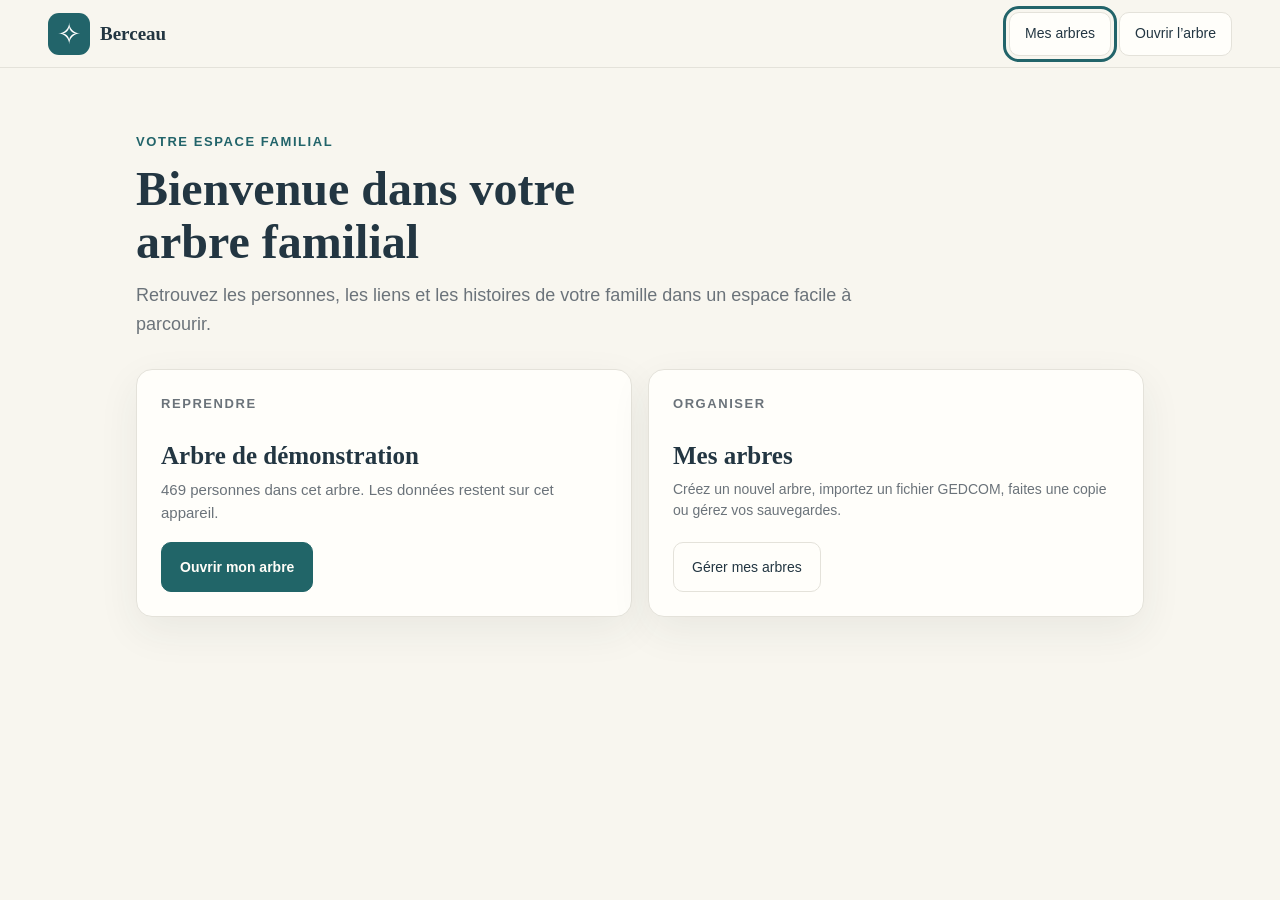
==== commit f4d84135: "feat: appliquer la maquette 3 à Berceau commercial" ====
--- a/app/index.html
+++ b/app/index.html
@@ -1,7 +1,7 @@
 <!doctype html>
 <html lang="fr"><head><meta charset="utf-8">
-<meta name="theme-color" content="#17130f">
-<link rel="icon" href="data:image/svg+xml,%3Csvg xmlns='http://www.w3.org/2000/svg' viewBox='0 0 48 48'%3E%3Crect width='48' height='48' rx='12' fill='%23275447'/%3E%3Ctext x='24' y='34' text-anchor='middle' font-size='30' fill='%23f7e8c9'%3E%E2%9C%A7%3C/text%3E%3C/svg%3E" type="image/svg+xml"><meta name="viewport" content="width=device-width,initial-scale=1"><script>try{var t=localStorage.getItem("arbre-theme-7");if(!t)t="archive";if(t!=="papier")document.documentElement.setAttribute("data-theme",t);}catch(e){document.documentElement.setAttribute("data-theme","archive");}</script><meta name="robots" content="noindex,nofollow,noarchive"><meta name="theme-color" content="#17130f"><title>Berceau · Arbre généalogique</title>
+<meta name="theme-color" content="#f5f2eb">
+<link rel="icon" href="data:image/svg+xml,%3Csvg xmlns='http://www.w3.org/2000/svg' viewBox='0 0 48 48'%3E%3Crect width='48' height='48' rx='12' fill='%23275447'/%3E%3Ctext x='24' y='34' text-anchor='middle' font-size='30' fill='%23f7e8c9'%3E%E2%9C%A7%3C/text%3E%3C/svg%3E" type="image/svg+xml"><meta name="viewport" content="width=device-width,initial-scale=1"><script>try{var t=localStorage.getItem("arbre-theme-7");if(!t)t="horizon";if(t!=="papier")document.documentElement.setAttribute("data-theme",t);}catch(e){document.documentElement.setAttribute("data-theme","horizon");}</script><meta name="robots" content="noindex,nofollow,noarchive"><meta name="theme-color" content="#f5f2eb"><title>Berceau · Arbre généalogique</title>
 <style>
 :root{--ink:#203a34;--muted:#6f7e77;--paper:#f6f5f0;--white:#fffefa;--line:#e4e3da;--green:#275447;--sage:#e8efe8;--gold:#bd9656;--rose:#f2e9e2;--blue:#e8eff3;--shadow:0 14px 42px #24372b12}*{box-sizing:border-box}body{margin:0;background:var(--paper);color:var(--ink);font:14px/1.5 'Segoe UI',system-ui,sans-serif}button,input,select{font:inherit}button{cursor:pointer}.shell{min-height:100vh}.top{height:72px;background:#fffefaeb;border-bottom:1px solid var(--line);display:flex;align-items:center;padding:0 26px;gap:20px;position:sticky;top:0;z-index:5;backdrop-filter:blur(12px)}.brand{display:flex;gap:11px;align-items:center;min-width:240px}.seal{height:38px;width:38px;border-radius:12px;background:var(--green);color:#f7e8c9;display:grid;place-items:center;font:24px Georgia}.brand b{font:600 17px Georgia,serif}.brand small{display:block;color:var(--muted);font-size:11px;letter-spacing:.08em;text-transform:uppercase}.search{position:relative;max-width:460px;flex:1}.search input{width:100%;border:1px solid var(--line);border-radius:12px;padding:11px 14px 11px 38px;background:#f8f7f2;outline:none}.search:before{content:'⌕';position:absolute;left:14px;top:6px;font-size:22px;color:#78867f}.topactions{margin-left:auto;display:flex;gap:8px}.btn{border:1px solid var(--line);border-radius:10px;background:var(--white);color:var(--ink);padding:9px 13px}.btn.primary{background:var(--green);color:white;border-color:var(--green)}.layout{display:grid;grid-template-columns:252px minmax(0,1fr);min-height:calc(100vh - 72px)}aside{border-right:1px solid var(--line);padding:24px 16px;background:#faf9f5}.section-label{margin:0 10px 10px;color:#89928b;letter-spacing:.1em;font-size:10px;font-weight:700;text-transform:uppercase}.nav{display:grid;gap:4px;margin-bottom:26px}.nav button{border:0;background:transparent;text-align:left;border-radius:9px;padding:10px 11px;color:#566860}.nav button:hover,.nav button.active{background:#eaf0e9;color:#21483c;font-weight:600}.count{float:right;color:#89948d;font-size:12px}.privacy{margin:18px 4px;padding:13px;border-radius:12px;background:#f0eee4;font-size:12px;color:#58675f}.privacy b{display:block;color:var(--ink);margin-bottom:4px}.main{min-width:0;padding:28px clamp(16px,3vw,42px) 40px}.heading{display:flex;align-items:flex-end;gap:16px;margin-bottom:20px}.heading h1{font:500 clamp(25px,3vw,38px)/1.1 Georgia,serif;margin:0 0 5px}.heading p{margin:0;color:var(--muted)}.heading select{margin-left:auto;border:1px solid var(--line);background:white;border-radius:9px;padding:9px;color:#465a51}.metrics{display:flex;gap:9px;margin:16px 0 18px;flex-wrap:wrap}.metric{background:#fffefa;border:1px solid var(--line);border-radius:10px;padding:9px 13px;color:#6e7d75;font-size:12px}.metric b{color:var(--ink);font:600 18px Georgia;margin-right:5px}.toolbar{display:flex;align-items:center;gap:7px;margin-bottom:10px;flex-wrap:wrap}.toolbar .btn{font-size:12px;padding:7px 11px}.toolbar .spacer{flex:1}.canvas{height:min(86vh,1100px);min-height:620px;background-color:#fbfaf6;background-image:radial-gradient(#d8ded5 0.7px,transparent .7px);background-size:18px 18px;border:1px solid var(--line);border-radius:16px;overflow:hidden;position:relative;box-shadow:var(--shadow);touch-action:none}.canvas svg{width:100%;height:100%;cursor:grab}.canvas svg:active{cursor:grabbing}.person rect{fill:#fffefa;stroke:#cad7cb;stroke-width:1.4;rx:13;filter:drop-shadow(0 3px 5px #24372b13)}.person.paternel rect{stroke:#89a69b}.person.maternel rect{stroke:#bc9e88}.person.root rect{fill:#e9f2e9;stroke:#275447;stroke-width:2.5}.person text{pointer-events:none}.edgePath path{stroke:#aab8ac;stroke-width:1.45;fill:none}.edgePath.married path{stroke:#a58957;stroke-width:1.65}.family-junction{fill:#faf8ef;stroke:#a58957;stroke-width:1.4}.empty{height:100%;display:grid;place-items:center;color:var(--muted)}.legend{display:flex;gap:16px;align-items:center;padding:12px 4px;color:var(--muted);font-size:12px;flex-wrap:wrap}.dot{display:inline-block;width:9px;height:9px;border-radius:50%;margin-right:6px}.dot.p{background:#688f7e}.dot.m{background:#ad8063}.dot.unknown{background:#999}.note{color:#7a8179;font-size:11px;padding:0 4px}.panel{position:fixed;z-index:9;right:0;top:0;height:100vh;width:min(440px,94vw);background:var(--white);box-shadow:-20px 0 60px #172b241c;transform:translateX(105%);transition:.23s;padding:24px;overflow:auto}.panel.open{transform:none}.panel-head{display:flex;justify-content:space-between;align-items:center}.close{border:0;background:#f0efe8;border-radius:50%;width:36px;height:36px;font-size:20px}.avatar{width:58px;height:58px;border-radius:17px;background:var(--sage);display:grid;place-items:center;color:var(--green);font:25px Georgia;margin:18px 0 10px}.panel h2{font:500 27px/1.18 Georgia;margin:0}.panel .dates{color:var(--muted);margin:7px 0 18px}.card{padding:14px 0;border-top:1px solid var(--line)}.card h3{font-size:11px;letter-spacing:.08em;text-transform:uppercase;color:#879087;margin:0 0 8px}.chips{display:flex;gap:6px;flex-wrap:wrap}.chip{border:1px solid var(--line);background:#fff;border-radius:8px;padding:6px 9px;color:#38574d;text-align:left}.evidence{padding:9px 10px;border-radius:8px;background:#f3f2eb;margin:5px 0;font-size:12px}.evidence a{color:#2c6651;overflow-wrap:anywhere}.warn{background:#fff3de;border-left:3px solid #c09449;padding:11px;border-radius:5px;margin:9px 0;font-size:12px}.modal{position:fixed;inset:0;background:#1d302ab0;z-index:15;display:none;place-items:center;padding:18px}.modal.open{display:grid}.dialog{width:min(900px,96vw);max-height:90vh;background:white;border-radius:15px;padding:20px;display:flex;flex-direction:column}.dialog textarea{flex:1;min-height:55vh;resize:none;font:12px/1.5 Consolas,monospace;padding:14px;border:1px solid var(--line);border-radius:8px;color:#263e35}.toast{position:fixed;bottom:22px;left:50%;transform:translate(-50%,20px);opacity:0;pointer-events:none;z-index:30;background:#1d4136;color:white;padding:10px 15px;border-radius:9px;transition:.2s}.toast.show{opacity:1;transform:translate(-50%,0)}.locked{max-width:500px;margin:12vh auto;background:white;padding:32px;border-radius:18px;box-shadow:var(--shadow)}.locked h1{font:26px Georgia}.locked p{color:#66766e}.mobile-menu{display:none}
 @media(max-width:850px){.layout{grid-template-columns:1fr}aside{display:none;position:fixed;inset:72px 0 0;z-index:7}.layout.menu-open aside{display:block}.top{padding:0 12px;gap:9px;height:62px}.brand{min-width:0}.brand b{font-size:14px}.brand small{font-size:9px}.mobile-menu{display:block}.topactions .btn:not(.primary){display:none}.main{padding:20px 12px}.heading{align-items:flex-start}.heading select{max-width:120px}.canvas{height:64vh;min-height:400px}.topactions .btn.primary{font-size:0;padding:9px}.topactions .btn.primary:after{content:'↗';font-size:16px}.search{max-width:none}.search input{padding:9px 8px 9px 31px}.canvas svg{touch-action:none}}
@@ -904,7 +904,7 @@
  * g2.edges()
  * // [ { v: 'a', w: 'b' } ]
  */function read(json){var g=new Graph(json.options).setGraph(json.value);json.nodes.forEach(function(entry){g.setNode(entry.v,entry.value);if(entry.parent){g.setParent(entry.v,entry.parent)}});json.edges.forEach(function(entry){g.setEdge({v:entry.v,w:entry.w,name:entry.name},entry.value)});return g}},{"./graph":44}],47:[function(require,module,exports){module.exports="2.2.4"},{}]},{},[1])(1)});
-</script><script>window.FAMILY_DATA = {"meta":{"schemaVersion":1,"sourceFile":"demo.ged","exportDate":"DONNEES ANONYMISEES","peopleCount":469,"familyCount":115,"sourceCount":0,"rootName":"Jean Louis Montclair","syntheticNamesVersion":3},"rootId":"P0001","fatherId":"P0003","motherId":"P0002","people":[{"id":"P0001","name":"Jean Louis Montclair","givenName":"Jean Louis","surname":"Montclair","gedcomName":"Jean Louis Montclair","marriedName":"","sex":"M","birth":{"date":"2000-05-09","place":"Charleroi","known":true},"death":{"date":"","place":"","known":false},"note":"","fatherId":"P0003","motherId":"P0002","spouseIds":[],"childIds":[],"parents":["P0003","P0002"],"children":[],"partners":[],"siblings":["P0018"],"generation":0,"directAncestor":false},{"id":"P0002","name":"Louise Marie Claire Valbois","givenName":"Louise Marie Claire","surname":"Valbois","gedcomName":"Louise Marie Claire Valbois","marriedName":"","sex":"F","birth":{"date":"1976-08-09","place":"Dinant","known":true},"death":{"date":"","place":"","known":false},"note":"","fatherId":"P0005","motherId":"P0004","spouseIds":["P0003"],"childIds":["P0001","P0018"],"parents":["P0005","P0004"],"children":["P0001","P0018"],"partners":["P0003"],"siblings":["P0019"],"generation":-1,"directAncestor":true},{"id":"P0003","name":"Gabriel Louis Baptiste Benoît Clairmont","givenName":"Gabriel Louis Baptiste Benoît","surname":"Clairmont","gedcomName":"Gabriel Louis Baptiste Benoît Clairmont","marriedName":"","sex":"M","birth":{"date":"1973-11-11","place":"Dinant","known":true},"death":{"date":"","place":"","known":false},"note":"","fatherId":"P0007","motherId":"P0006","spouseIds":["P0002"],"childIds":["P0001","P0018"],"parents":["P0007","P0006"],"children":["P0001","P0018"],"partners":["P0002"],"siblings":["P0016","P0017"],"generation":-1,"directAncestor":true},{"id":"P0004","name":"Marie Claire Bellecombe","givenName":"Marie Claire","surname":"Bellecombe","gedcomName":"Marie Claire Bellecombe","marriedName":"","sex":"F","birth":{"date":"1955-05-24","place":"Doische","known":true},"death":{"date":"","place":"","known":false},"note":"","fatherId":"P0010","motherId":"P0011","spouseIds":["P0005"],"childIds":["P0019","P0002"],"parents":["P0010","P0011"],"children":["P0019","P0002"],"partners":["P0005"],"siblings":["P0012"],"generation":-2,"directAncestor":true},{"id":"P0005","name":"Charles Louis Baptiste Valmont","givenName":"Charles Louis Baptiste","surname":"Valmont","gedcomName":"Charles Louis Baptiste Valmont","marriedName":"","sex":"M","birth":{"date":"1953-08-20","place":"Romedenne","known":true},"death":{"date":"2009-10-12","place":"Romedenne","known":true},"note":"","fatherId":"P0008","motherId":"P0009","spouseIds":["P0004"],"childIds":["P0019","P0002"],"parents":["P0008","P0009"],"children":["P0019","P0002"],"partners":["P0004"],"siblings":["P0023"],"generation":-2,"directAncestor":true},{"id":"P0006","name":"Madeleine Marie Louise Marguerite Beaulieu","givenName":"Madeleine Marie Louise Marguerite","surname":"Beaulieu","gedcomName":"Madeleine Marie Louise Marguerite Beaulieu","marriedName":"","sex":"F","birth":{"date":"1937","place":"Belgique","known":true},"death":{"date":"","place":"","known":false},"note":"","fatherId":"P0024","motherId":"P0025","spouseIds":["P0007"],"childIds":["P0016","P0017","P0003"],"parents":["P0024","P0025"],"children":["P0016","P0017","P0003"],"partners":["P0007"],"siblings":["P0461"],"generation":-2,"directAncestor":true},{"id":"P0007","name":"Henri Louis Boisvert","givenName":"Henri Louis","surname":"Boisvert","gedcomName":"Henri Louis Boisvert","marriedName":"","sex":"M","birth":{"date":"1937-02-23","place":"Mazée","known":true},"death":{"date":"2024-05-24","place":"Gimnée","known":true},"note":"","fatherId":"P0040","motherId":"P0041","spouseIds":["P0006"],"childIds":["P0016","P0017","P0003"],"parents":["P0040","P0041"],"children":["P0016","P0017","P0003"],"partners":["P0006"],"siblings":[],"generation":-2,"directAncestor":true},{"id":"P0008","name":"Arthur Louis Baptiste Delaroche","givenName":"Arthur Louis Baptiste","surname":"Delaroche","gedcomName":"Arthur Louis Baptiste Delaroche","marriedName":"","sex":"M","birth":{"date":"","place":"Belgique","known":false},"death":{"date":"","place":"","known":false},"note":"","fatherId":null,"motherId":null,"spouseIds":["P0009"],"childIds":["P0023","P0005"],"parents":[],"children":["P0023","P0005"],"partners":["P0009"],"siblings":[],"generation":-3,"directAncestor":true},{"id":"P0009","name":"Marguerite Marie Louise Élisabeth Montfaucon","givenName":"Marguerite Marie Louise Élisabeth","surname":"Montfaucon","gedcomName":"Marguerite Marie Louise Élisabeth Montfaucon","marriedName":"","sex":"F","birth":{"date":"","place":"Belgique","known":false},"death":{"date":"","place":"Romedenne","known":false},"note":"","fatherId":null,"motherId":null,"spouseIds":["P0008"],"childIds":["P0023","P0005"],"parents":[],"children":["P0023","P0005"],"partners":["P0008"],"siblings":[],"generation":-3,"directAncestor":true},{"id":"P0010","name":"Joseph Louis Rochefort","givenName":"Joseph Louis","surname":"Rochefort","gedcomName":"Joseph Louis Rochefort","marriedName":"","sex":"M","birth":{"date":"","place":"Belgique","known":false},"death":{"date":"","place":"","known":false},"note":"","fatherId":null,"motherId":null,"spouseIds":["P0011"],"childIds":["P0004","P0012"],"parents":[],"children":["P0004","P0012"],"partners":["P0011"],"siblings":[],"generation":-3,"directAncestor":true},{"id":"P0011","name":"Juliette Marie Louise Saint-Clair","givenName":"Juliette Marie Louise","surname":"Saint-Clair","gedcomName":"Juliette Marie Louise Saint-Clair","marriedName":"","sex":"F","birth":{"date":"","place":"","known":false},"death":{"date":"2013","place":"","known":true},"note":"","fatherId":"P0013","motherId":null,"spouseIds":["P0010"],"childIds":["P0004","P0012"],"parents":["P0013"],"children":["P0004","P0012"],"partners":["P0010"],"siblings":["P0014","P0015"],"generation":-3,"directAncestor":true},{"id":"P0012","name":"Auguste Louis Baptiste Benoît Bellevue","givenName":"Auguste Louis Baptiste Benoît","surname":"Bellevue","gedcomName":"Auguste Louis Baptiste Benoît Bellevue","marriedName":"","sex":"M","birth":{"date":"","place":"","known":false},"death":{"date":"","place":"","known":false},"note":"","fatherId":"P0010","motherId":"P0011","spouseIds":[],"childIds":[],"parents":["P0010","P0011"],"children":[],"partners":[],"siblings":["P0004"],"directAncestor":false},{"id":"P0013","name":"Félix Louis Deschamps","givenName":"Félix Louis","surname":"Deschamps","gedcomName":"Félix Louis Deschamps","marriedName":"","sex":"M","birth":{"date":"","place":"","known":false},"death":{"date":"","place":"","known":false},"note":"","fatherId":null,"motherId":null,"spouseIds":[],"childIds":["P0011","P0014","P0015"],"parents":[],"children":["P0011","P0014","P0015"],"partners":[],"siblings":[],"generation":-4,"directAncestor":true},{"id":"P0014","name":"Émilie Marie Louise Bellemare","givenName":"Émilie Marie Louise","surname":"Bellemare","gedcomName":"Émilie Marie Louise Bellemare","marriedName":"","sex":"F","birth":{"date":"","place":"","known":false},"death":{"date":"","place":"","known":false},"note":"","fatherId":"P0013","motherId":null,"spouseIds":[],"childIds":[],"parents":["P0013"],"children":[],"partners":[],"siblings":["P0011","P0015"],"directAncestor":false},{"id":"P0015","name":"Victor Louis Baptiste Benoît Clairval","givenName":"Victor Louis Baptiste Benoît","surname":"Clairval","gedcomName":"Victor Louis Baptiste Benoît Clairval","marriedName":"","sex":"M","birth":{"date":"","place":"","known":false},"death":{"date":"","place":"","known":false},"note":"","fatherId":"P0013","motherId":null,"spouseIds":[],"childIds":[],"parents":["P0013"],"children":[],"partners":[],"siblings":["P0011","P0014"],"directAncestor":false},{"id":"P0016","name":"Lucie Marie Beaumont","givenName":"Lucie Marie","surname":"Beaumont","gedcomName":"Lucie Marie Beaumont","marriedName":"","sex":"F","birth":{"date":"1966-01-24","place":"Dinant","known":true},"death":{"date":"","place":"","known":false},"note":"","fatherId":"P0007","motherId":"P0006","spouseIds":["P0466"],"childIds":["P0465","P0467"],"parents":["P0007","P0006"],"children":["P0465","P0467"],"partners":["P0466"],"siblings":["P0017","P0003"],"directAncestor":false},{"id":"P0017","name":"Agathe Marie Louise Villedieu","givenName":"Agathe Marie Louise","surname":"Villedieu","gedcomName":"Agathe Marie Louise Villedieu","marriedName":"","sex":"F","birth":{"date":"1969-10-24","place":"Dinant","known":true},"death":{"date":"","place":"","known":false},"note":"","fatherId":"P0007","motherId":"P0006","spouseIds":["P0469"],"childIds":[],"parents":["P0007","P0006"],"children":[],"partners":["P0469"],"siblings":["P0016","P0003"],"directAncestor":false},{"id":"P0018","name":"Albert Louis Baptiste Benoît Lesage","givenName":"Albert Louis Baptiste Benoît","surname":"Lesage","gedcomName":"Albert Louis Baptiste Benoît Lesage","marriedName":"","sex":"M","birth":{"date":"2008-11-16","place":"Charleroi","known":true},"death":{"date":"","place":"","known":false},"note":"","fatherId":"P0003","motherId":"P0002","spouseIds":[],"childIds":[],"parents":["P0003","P0002"],"children":[],"partners":[],"siblings":["P0001"],"directAncestor":false},{"id":"P0019","name":"Hélène Marie Duval","givenName":"Hélène Marie","surname":"Duval","gedcomName":"Hélène Marie Duval","marriedName":"","sex":"F","birth":{"date":"1975-06-25","place":"Dinant","known":true},"death":{"date":"","place":"","known":false},"note":"","fatherId":"P0005","motherId":"P0004","spouseIds":["P0021"],"childIds":["P0020","P0022"],"parents":["P0005","P0004"],"children":["P0020","P0022"],"partners":["P0021"],"siblings":["P0002"],"directAncestor":false},{"id":"P0020","name":"André Louis Baptiste Boisjoli","givenName":"André Louis Baptiste","surname":"Boisjoli","gedcomName":"André Louis Baptiste Boisjoli","marriedName":"","sex":"M","birth":{"date":"2001","place":"","known":true},"death":{"date":"","place":"","known":false},"note":"","fatherId":"P0021","motherId":"P0019","spouseIds":[],"childIds":[],"parents":["P0021","P0019"],"children":[],"partners":[],"siblings":["P0022"],"directAncestor":false},{"id":"P0021","name":"Jean Gabriel Baptiste Benoît Valcour","givenName":"Jean Gabriel Baptiste Benoît","surname":"Valcour","gedcomName":"Jean Gabriel Baptiste Benoît Valcour","marriedName":"","sex":"M","birth":{"date":"1975","place":"","known":true},"death":{"date":"","place":"","known":false},"note":"","fatherId":null,"motherId":null,"spouseIds":["P0019"],"childIds":["P0020","P0022"],"parents":[],"children":["P0020","P0022"],"partners":["P0019"],"siblings":[],"directAncestor":false},{"id":"P0022","name":"Louise Claire Montrose","givenName":"Louise Claire","surname":"Montrose","gedcomName":"Louise Claire Montrose","marriedName":"","sex":"F","birth":{"date":"2003","place":"","known":true},"death":{"date":"","place":"","known":false},"note":"","fatherId":"P0021","motherId":"P0019","spouseIds":[],"childIds":[],"parents":["P0021","P0019"],"children":[],"partners":[],"siblings":["P0020"],"directAncestor":false},{"id":"P0023","name":"Gabriel Henri Baptiste Belleville","givenName":"Gabriel Henri Baptiste","surname":"Belleville","gedcomName":"Gabriel Henri Baptiste Belleville","marriedName":"","sex":"M","birth":{"date":"1953","place":"","known":true},"death":{"date":"","place":"","known":false},"note":"","fatherId":"P0008","motherId":"P0009","spouseIds":[],"childIds":[],"parents":["P0008","P0009"],"children":[],"partners":[],"siblings":["P0005"],"directAncestor":false},{"id":"P0024","name":"Adrien Gabriel Baptiste Benoît Clairbois","givenName":"Adrien Gabriel Baptiste Benoît","surname":"Clairbois","gedcomName":"Adrien Gabriel Baptiste Benoît Clairbois","marriedName":"","sex":"M","birth":{"date":"1904-03-12","place":"Matagne-la-Petite, Belgique","known":true},"death":{"date":"","place":"","known":false},"note":"","fatherId":"P0026","motherId":"P0027","spouseIds":["P0025"],"childIds":["P0006","P0461"],"parents":["P0026","P0027"],"children":["P0006","P0461"],"partners":["P0025"],"siblings":["P0028","P0030","P0029","P0031","P0032"],"generation":-3,"directAncestor":true},{"id":"P0025","name":"Anne Claire Delacroix","givenName":"Anne Claire","surname":"Delacroix","gedcomName":"Anne Claire Delacroix","marriedName":"","sex":"F","birth":{"date":"1905-01-06","place":"Romerée, Namur, Belgium","known":true},"death":{"date":"","place":"","known":false},"note":"","fatherId":"P0033","motherId":"P0034","spouseIds":["P0024"],"childIds":["P0006","P0461"],"parents":["P0033","P0034"],"children":["P0006","P0461"],"partners":["P0024"],"siblings":[],"generation":-3,"directAncestor":true},{"id":"P0026","name":"Émile Gabriel Baptiste Marivaux","givenName":"Émile Gabriel Baptiste","surname":"Marivaux","gedcomName":"Émile Gabriel Baptiste Marivaux","marriedName":"","sex":"M","birth":{"date":"1874-01-08","place":"Matagne-la-Petite, Belgique","known":true},"death":{"date":"","place":"","known":false},"note":"","fatherId":"P0435","motherId":"P0436","spouseIds":["P0027"],"childIds":["P0028","P0030","P0029","P0031","P0024","P0032"],"parents":["P0435","P0436"],"children":["P0028","P0030","P0029","P0031","P0024","P0032"],"partners":["P0027"],"siblings":["P0437","P0438"],"generation":-4,"directAncestor":true},{"id":"P0027","name":"Cécile Claire Louise Marguerite Courcelle","givenName":"Cécile Claire Louise Marguerite","surname":"Courcelle","gedcomName":"Cécile Claire Louise Marguerite Courcelle","marriedName":"","sex":"F","birth":{"date":"1872-03-27","place":"Matagne-la-Petite, Belgique","known":true},"death":{"date":"1949","place":"Matagne-la-Petite, Belgique","known":true},"note":"","fatherId":"P0285","motherId":"P0286","spouseIds":["P0026"],"childIds":["P0028","P0030","P0029","P0031","P0024","P0032"],"parents":["P0285","P0286"],"children":["P0028","P0030","P0029","P0031","P0024","P0032"],"partners":["P0026"],"siblings":["P0287"],"generation":-4,"directAncestor":true},{"id":"P0028","name":"Claire Louise Saint-Laurent","givenName":"Claire Louise","surname":"Saint-Laurent","gedcomName":"Claire Louise Saint-Laurent","marriedName":"","sex":"F","birth":{"date":"1895-07-15","place":"Matagne-la-Petite, Belgique","known":true},"death":{"date":"","place":"","known":false},"note":"","fatherId":"P0026","motherId":"P0027","spouseIds":[],"childIds":[],"parents":["P0026","P0027"],"children":[],"partners":[],"siblings":["P0030","P0029","P0031","P0024","P0032"],"directAncestor":false},{"id":"P0029","name":"Marguerite Claire Louise Beaufils","givenName":"Marguerite Claire Louise","surname":"Beaufils","gedcomName":"Marguerite Claire Louise Beaufils","marriedName":"","sex":"F","birth":{"date":"1899-03-22","place":"Matagne-la-Petite, 5680, Belgique","known":true},"death":{"date":"1938","place":"Doische, Namur, Wallonie, Belgique","known":true},"note":"","fatherId":"P0026","motherId":"P0027","spouseIds":["P0114"],"childIds":[],"parents":["P0026","P0027"],"children":[],"partners":["P0114"],"siblings":["P0028","P0030","P0031","P0024","P0032"],"directAncestor":false},{"id":"P0030","name":"Adèle Claire Louise Marguerite Fontenay","givenName":"Adèle Claire Louise Marguerite","surname":"Fontenay","gedcomName":"Adèle Claire Louise Marguerite Fontenay","marriedName":"","sex":"F","birth":{"date":"1895-07-15","place":"Matagne-la-Petite, Belgique","known":true},"death":{"date":"","place":"","known":false},"note":"","fatherId":"P0026","motherId":"P0027","spouseIds":[],"childIds":[],"parents":["P0026","P0027"],"children":[],"partners":[],"siblings":["P0028","P0029","P0031","P0024","P0032"],"directAncestor":false},{"id":"P0031","name":"Antoine Gabriel Villiers","givenName":"Antoine Gabriel","surname":"Villiers","gedcomName":"Antoine Gabriel Villiers","marriedName":"","sex":"M","birth":{"date":"1901-05-20","place":"Matagne-la-Petite, Belgique","known":true},"death":{"date":"","place":"","known":false},"note":"","fatherId":"P0026","motherId":"P0027","spouseIds":[],"childIds":[],"parents":["P0026","P0027"],"children":[],"partners":[],"siblings":["P0028","P0030","P0029","P0024","P0032"],"directAncestor":false},{"id":"P0032","name":"Gabrielle Claire Louise Montaigne","givenName":"Gabrielle Claire Louise","surname":"Montaigne","gedcomName":"Gabrielle Claire Louise Montaigne","marriedName":"","sex":"F","birth":{"date":"1908-06-17","place":"Matagne-la-Petite, Belgique","known":true},"death":{"date":"","place":"","known":false},"note":"","fatherId":"P0026","motherId":"P0027","spouseIds":[],"childIds":[],"parents":["P0026","P0027"],"children":[],"partners":[],"siblings":["P0028","P0030","P0029","P0031","P0024"],"directAncestor":false},{"id":"P0033","name":"Félix Gabriel Baptiste Benoît Boisleau","givenName":"Félix Gabriel Baptiste Benoît","surname":"Boisleau","gedcomName":"Félix Gabriel Baptiste Benoît Boisleau","marriedName":"","sex":"M","birth":{"date":"1877-08-08","place":"Gimnée","known":true},"death":{"date":"","place":"","known":false},"note":"","fatherId":"P0056","motherId":"P0057","spouseIds":["P0034"],"childIds":["P0025"],"parents":["P0056","P0057"],"children":["P0025"],"partners":["P0034"],"siblings":["P0058","P0059","P0060","P0061","P0062","P0063","P0064"],"generation":-4,"directAncestor":true},{"id":"P0034","name":"Émilie Claire Montclair","givenName":"Émilie Claire","surname":"Montclair","gedcomName":"Émilie Claire Montclair","marriedName":"","sex":"F","birth":{"date":"1878-11-15","place":"Romerée, Namur, Wallonie, Belgique","known":true},"death":{"date":"","place":"","known":false},"note":"","fatherId":"P0035","motherId":"P0036","spouseIds":["P0033"],"childIds":["P0025"],"parents":["P0035","P0036"],"children":["P0025"],"partners":["P0033"],"siblings":["P0037","P0038","P0039"],"generation":-4,"directAncestor":true},{"id":"P0035","name":"Victor Gabriel Baptiste Valbois","givenName":"Victor Gabriel Baptiste","surname":"Valbois","gedcomName":"Victor Gabriel Baptiste Valbois","marriedName":"","sex":"M","birth":{"date":"1837-07-28","place":"Surice, Namur, Wallonie, Belgique","known":true},"death":{"date":"1880-10-30","place":"Romerée, 5680, Namur, Wallonie, BELGIQUE","known":true},"note":"","fatherId":"P0042","motherId":"P0043","spouseIds":["P0036"],"childIds":["P0037","P0038","P0039","P0034"],"parents":["P0042","P0043"],"children":["P0037","P0038","P0039","P0034"],"partners":["P0036"],"siblings":["P0045","P0046","P0044"],"generation":-5,"directAncestor":true},{"id":"P0036","name":"Lucie Claire Louise Marguerite Clairmont","givenName":"Lucie Claire Louise Marguerite","surname":"Clairmont","gedcomName":"Lucie Claire Louise Marguerite Clairmont","marriedName":"","sex":"F","birth":{"date":"1843-05-29","place":"Romerée, Doische, Namur, Belgique","known":true},"death":{"date":"1910-11-07","place":"Romerée, Doische, Namur, Belgique","known":true},"note":"","fatherId":"P0074","motherId":"P0075","spouseIds":["P0035"],"childIds":["P0037","P0038","P0039","P0034"],"parents":["P0074","P0075"],"children":["P0037","P0038","P0039","P0034"],"partners":["P0035"],"siblings":["P0076","P0077","P0078","P0079","P0080","P0081"],"generation":-5,"directAncestor":true},{"id":"P0037","name":"Pierre Gabriel Bellecombe","givenName":"Pierre Gabriel","surname":"Bellecombe","gedcomName":"Pierre Gabriel Bellecombe","marriedName":"","sex":"M","birth":{"date":"1874-02-01","place":"Romerée, Namur, Wallonie, Belgique","known":true},"death":{"date":"","place":"Romerée, Doische, Namur, Belgique","known":false},"note":"","fatherId":"P0035","motherId":"P0036","spouseIds":[],"childIds":[],"parents":["P0035","P0036"],"children":[],"partners":[],"siblings":["P0038","P0039","P0034"],"directAncestor":false},{"id":"P0038","name":"Sophie Claire Louise Valmont","givenName":"Sophie Claire Louise","surname":"Valmont","gedcomName":"Sophie Claire Louise Valmont","marriedName":"","sex":"F","birth":{"date":"1876-06-27","place":"Romerée, 5680, Namur, Wallonie, BELGIQUE","known":true},"death":{"date":"1937","place":"","known":true},"note":"","fatherId":"P0035","motherId":"P0036","spouseIds":["P0050"],"childIds":["P0054","P0055","P0051","P0052","P0053"],"parents":["P0035","P0036"],"children":["P0054","P0055","P0051","P0052","P0053"],"partners":["P0050"],"siblings":["P0037","P0039","P0034"],"directAncestor":false},{"id":"P0039","name":"Marcel Gabriel Baptiste Benoît Beaulieu","givenName":"Marcel Gabriel Baptiste Benoît","surname":"Beaulieu","gedcomName":"Marcel Gabriel Baptiste Benoît Beaulieu","marriedName":"","sex":"M","birth":{"date":"1876-06-27","place":"Romerée, Namur, Wallonie, Belgique","known":true},"death":{"date":"1955","place":"","known":true},"note":"","fatherId":"P0035","motherId":"P0036","spouseIds":["P0047"],"childIds":["P0048","P0049"],"parents":["P0035","P0036"],"children":["P0048","P0049"],"partners":["P0047"],"siblings":["P0037","P0038","P0034"],"directAncestor":false},{"id":"P0040","name":"André Gabriel Boisvert","givenName":"André Gabriel","surname":"Boisvert","gedcomName":"André Gabriel Boisvert","marriedName":"","sex":"M","birth":{"date":"1903-11-19","place":"Mazée, Viroinval, 5670, Namur, Belgique","known":true},"death":{"date":"1973","place":"","known":true},"note":"","fatherId":"P0245","motherId":"P0246","spouseIds":["P0041"],"childIds":["P0007"],"parents":["P0245","P0246"],"children":["P0007"],"partners":["P0041"],"siblings":["P0256","P0255","P0254","P0253","P0252","P0251"],"generation":-3,"directAncestor":true},{"id":"P0041","name":"Jeanne Louise Claire Delaroche","givenName":"Jeanne Louise Claire","surname":"Delaroche","gedcomName":"Jeanne Louise Claire Delaroche","marriedName":"","sex":"F","birth":{"date":"1906-05-16","place":"Mazée, Namur, Belgium","known":true},"death":{"date":"1995","place":"","known":true},"note":"","fatherId":"P0247","motherId":"P0248","spouseIds":["P0040"],"childIds":["P0007"],"parents":["P0247","P0248"],"children":["P0007"],"partners":["P0040"],"siblings":["P0462"],"generation":-3,"directAncestor":true},{"id":"P0042","name":"Louis Henri Baptiste Benoît Montfaucon","givenName":"Louis Henri Baptiste Benoît","surname":"Montfaucon","gedcomName":"Louis Henri Baptiste Benoît Montfaucon","marriedName":"","sex":"M","birth":{"date":"1790-08-21","place":"Surice, 5600, Namur, BELGIQUE","known":true},"death":{"date":"1854-09-16","place":"Surice, 5600, Namur, BELGIQUE","known":true},"note":"","fatherId":"P0188","motherId":"P0189","spouseIds":["P0043"],"childIds":["P0045","P0046","P0044","P0035"],"parents":["P0188","P0189"],"children":["P0045","P0046","P0044","P0035"],"partners":["P0043"],"siblings":["P0190","P0191","P0192","P0193","P0194","P0196","P0195"],"generation":-6,"directAncestor":true},{"id":"P0043","name":"Élise Louise Rochefort","givenName":"Élise Louise","surname":"Rochefort","gedcomName":"Élise Louise Rochefort","marriedName":"","sex":"F","birth":{"date":"1799-09-08","place":"Surice, 5600, Namur, BELGIQUE","known":true},"death":{"date":"1869-06-23","place":"Surice, 5600, Namur, BELGIQUE","known":true},"note":"","fatherId":"P0197","motherId":"P0198","spouseIds":["P0042"],"childIds":["P0045","P0046","P0044","P0035"],"parents":["P0197","P0198"],"children":["P0045","P0046","P0044","P0035"],"partners":["P0042"],"siblings":["P0199"],"generation":-6,"directAncestor":true},{"id":"P0044","name":"Marie Louise Claire Saint-Clair","givenName":"Marie Louise Claire","surname":"Saint-Clair","gedcomName":"Marie Louise Claire Saint-Clair","marriedName":"","sex":"F","birth":{"date":"1833-12-13","place":"Surice, 5600, Namur, BELGIQUE","known":true},"death":{"date":"1915-04-27","place":"Vodelée, 5680, Namur","known":true},"note":"","fatherId":"P0042","motherId":"P0043","spouseIds":[],"childIds":[],"parents":["P0042","P0043"],"children":[],"partners":[],"siblings":["P0045","P0046","P0035"],"directAncestor":false},{"id":"P0045","name":"Anne Louise Claire Marguerite Bellevue","givenName":"Anne Louise Claire Marguerite","surname":"Bellevue","gedcomName":"Anne Louise Claire Marguerite Bellevue","marriedName":"","sex":"F","birth":{"date":"1828-06-13","place":"Surice, 5600, Namur, BELGIQUE","known":true},"death":{"date":"1915-11-18","place":"Surice, 5600, Namur, BELGIQUE","known":true},"note":"","fatherId":"P0042","motherId":"P0043","spouseIds":[],"childIds":[],"parents":["P0042","P0043"],"children":[],"partners":[],"siblings":["P0046","P0044","P0035"],"directAncestor":false},{"id":"P0046","name":"Émile Henri Deschamps","givenName":"Émile Henri","surname":"Deschamps","gedcomName":"Émile Henri Deschamps","marriedName":"","sex":"M","birth":{"date":"1830-08-28","place":"Surice, 5600, Namur, BELGIQUE","known":true},"death":{"date":"1915-02-12","place":"Surice, Romedenne, Namur, Belgique","known":true},"note":"","fatherId":"P0042","motherId":"P0043","spouseIds":[],"childIds":[],"parents":["P0042","P0043"],"children":[],"partners":[],"siblings":["P0045","P0044","P0035"],"directAncestor":false},{"id":"P0047","name":"Cécile Louise Claire Bellemare","givenName":"Cécile Louise Claire","surname":"Bellemare","gedcomName":"Cécile Louise Claire Bellemare","marriedName":"","sex":"F","birth":{"date":"1879-05-30","place":"Romerée, 5680, Namur, Wallonie, BELGIQUE","known":true},"death":{"date":"","place":"","known":false},"note":"","fatherId":"P0137","motherId":"P0138","spouseIds":["P0039"],"childIds":["P0048","P0049"],"parents":["P0137","P0138"],"children":["P0048","P0049"],"partners":["P0039"],"siblings":["P0139","P0140","P0141","P0142","P0143","P0144","P0145","P0146"],"directAncestor":false},{"id":"P0048","name":"Arthur Henri Baptiste Benoît Clairval","givenName":"Arthur Henri Baptiste Benoît","surname":"Clairval","gedcomName":"Arthur Henri Baptiste Benoît Clairval","marriedName":"","sex":"M","birth":{"date":"1905-02-05","place":"","known":true},"death":{"date":"1966-09-02","place":"","known":true},"note":"","fatherId":"P0039","motherId":"P0047","spouseIds":[],"childIds":[],"parents":["P0039","P0047"],"children":[],"partners":[],"siblings":["P0049"],"directAncestor":false},{"id":"P0049","name":"Jules Henri Beaumont","givenName":"Jules Henri","surname":"Beaumont","gedcomName":"Jules Henri Beaumont","marriedName":"","sex":"M","birth":{"date":"1908-10-20","place":"","known":true},"death":{"date":"1983-12-31","place":"","known":true},"note":"","fatherId":"P0039","motherId":"P0047","spouseIds":[],"childIds":[],"parents":["P0039","P0047"],"children":[],"partners":[],"siblings":["P0048"],"directAncestor":false},{"id":"P0050","name":"Joseph Henri Baptiste Villedieu","givenName":"Joseph Henri Baptiste","surname":"Villedieu","gedcomName":"Joseph Henri Baptiste Villedieu","marriedName":"","sex":"M","birth":{"date":"1874-04-20","place":"Corswarem","known":true},"death":{"date":"1898-01-22","place":"Liège, Liège, Belgium","known":true},"note":"","fatherId":"P0115","motherId":"P0116","spouseIds":["P0038"],"childIds":["P0054","P0055","P0051","P0052","P0053"],"parents":["P0115","P0116"],"children":["P0054","P0055","P0051","P0052","P0053"],"partners":["P0038"],"siblings":["P0118","P0117","P0119","P0120","P0121","P0122","P0123","P0124","P0125","P0126","P0127"],"directAncestor":false},{"id":"P0051","name":"Juliette Louise Claire Marguerite Lesage","givenName":"Juliette Louise Claire Marguerite","surname":"Lesage","gedcomName":"Juliette Louise Claire Marguerite Lesage","marriedName":"","sex":"F","birth":{"date":"","place":"","known":false},"death":{"date":"","place":"","known":false},"note":"","fatherId":"P0050","motherId":"P0038","spouseIds":[],"childIds":[],"parents":["P0050","P0038"],"children":[],"partners":[],"siblings":["P0054","P0055","P0052","P0053"],"directAncestor":false},{"id":"P0052","name":"Auguste Henri Duval","givenName":"Auguste Henri","surname":"Duval","gedcomName":"Auguste Henri Duval","marriedName":"","sex":"M","birth":{"date":"","place":"","known":false},"death":{"date":"","place":"","known":false},"note":"","fatherId":"P0050","motherId":"P0038","spouseIds":[],"childIds":[],"parents":["P0050","P0038"],"children":[],"partners":[],"siblings":["P0054","P0055","P0051","P0053"],"directAncestor":false},{"id":"P0053","name":"Félix Henri Baptiste Boisjoli","givenName":"Félix Henri Baptiste","surname":"Boisjoli","gedcomName":"Félix Henri Baptiste Boisjoli","marriedName":"","sex":"M","birth":{"date":"","place":"","known":false},"death":{"date":"","place":"","known":false},"note":"","fatherId":"P0050","motherId":"P0038","spouseIds":[],"childIds":[],"parents":["P0050","P0038"],"children":[],"partners":[],"siblings":["P0054","P0055","P0051","P0052"],"directAncestor":false},{"id":"P0054","name":"Paul Henri Baptiste Benoît Valcour","givenName":"Paul Henri Baptiste Benoît","surname":"Valcour","gedcomName":"Paul Henri Baptiste Benoît Valcour","marriedName":"","sex":"M","birth":{"date":"1898-06-03","place":"Romerée, Namur, Wallonie, Belgique","known":true},"death":{"date":"1979","place":"Givet, Ardennes, Grand Est, France","known":true},"note":"","fatherId":"P0050","motherId":"P0038","spouseIds":[],"childIds":[],"parents":["P0050","P0038"],"children":[],"partners":[],"siblings":["P0055","P0051","P0052","P0053"],"directAncestor":false},{"id":"P0055","name":"Pauline Louise Montrose","givenName":"Pauline Louise","surname":"Montrose","gedcomName":"Pauline Louise Montrose","marriedName":"","sex":"F","birth":{"date":"1907","place":"","known":true},"death":{"date":"1987","place":"","known":true},"note":"","fatherId":"P0050","motherId":"P0038","spouseIds":[],"childIds":[],"parents":["P0050","P0038"],"children":[],"partners":[],"siblings":["P0054","P0051","P0052","P0053"],"directAncestor":false},{"id":"P0056","name":"Léon Henri Baptiste Belleville","givenName":"Léon Henri Baptiste","surname":"Belleville","gedcomName":"Léon Henri Baptiste Belleville","marriedName":"","sex":"M","birth":{"date":"1841-02-09","place":"Gimnée, Doische, Province De Namur, Wallonia, Belgium","known":true},"death":{"date":"1915-02-26","place":"Gimnée, Doische, Province De Namur, Wallonia, Belgium","known":true},"note":"","fatherId":null,"motherId":null,"spouseIds":["P0057"],"childIds":["P0058","P0059","P0060","P0061","P0033","P0062","P0063","P0064"],"parents":[],"children":["P0058","P0059","P0060","P0061","P0033","P0062","P0063","P0064"],"partners":["P0057"],"siblings":[],"generation":-5,"directAncestor":true},{"id":"P0057","name":"Agathe Louise Claire Marguerite Clairbois","givenName":"Agathe Louise Claire Marguerite","surname":"Clairbois","gedcomName":"Agathe Louise Claire Marguerite Clairbois","marriedName":"","sex":"F","birth":{"date":"1844-01-24","place":"Mazée","known":true},"death":{"date":"","place":"","known":false},"note":"","fatherId":"P0065","motherId":"P0066","spouseIds":["P0056"],"childIds":["P0058","P0059","P0060","P0061","P0033","P0062","P0063","P0064"],"parents":["P0065","P0066"],"children":["P0058","P0059","P0060","P0061","P0033","P0062","P0063","P0064"],"partners":["P0056"],"siblings":[],"generation":-5,"directAncestor":true},{"id":"P0058","name":"Albert Henri Delacroix","givenName":"Albert Henri","surname":"Delacroix","gedcomName":"Albert Henri Delacroix","marriedName":"","sex":"M","birth":{"date":"1867-09-22","place":"Gimnée","known":true},"death":{"date":"","place":"","known":false},"note":"","fatherId":"P0056","motherId":"P0057","spouseIds":[],"childIds":[],"parents":["P0056","P0057"],"children":[],"partners":[],"siblings":["P0059","P0060","P0061","P0033","P0062","P0063","P0064"],"directAncestor":false},{"id":"P0059","name":"Marcel Henri Baptiste Marivaux","givenName":"Marcel Henri Baptiste","surname":"Marivaux","gedcomName":"Marcel Henri Baptiste Marivaux","marriedName":"","sex":"M","birth":{"date":"1868-12-24","place":"Gimnée","known":true},"death":{"date":"","place":"","known":false},"note":"","fatherId":"P0056","motherId":"P0057","spouseIds":[],"childIds":[],"parents":["P0056","P0057"],"children":[],"partners":[],"siblings":["P0058","P0060","P0061","P0033","P0062","P0063","P0064"],"directAncestor":false},{"id":"P0060","name":"André Henri Baptiste Benoît Courcelle","givenName":"André Henri Baptiste Benoît","surname":"Courcelle","gedcomName":"André Henri Baptiste Benoît Courcelle","marriedName":"","sex":"M","birth":{"date":"1870-09-12","place":"Gimnée","known":true},"death":{"date":"","place":"","known":false},"note":"","fatherId":"P0056","motherId":"P0057","spouseIds":[],"childIds":[],"parents":["P0056","P0057"],"children":[],"partners":[],"siblings":["P0058","P0059","P0061","P0033","P0062","P0063","P0064"],"directAncestor":false},{"id":"P0061","name":"Jean Jules Saint-Laurent","givenName":"Jean Jules","surname":"Saint-Laurent","gedcomName":"Jean Jules Saint-Laurent","marriedName":"","sex":"M","birth":{"date":"1874-12-11","place":"Gimnée","known":true},"death":{"date":"","place":"","known":false},"note":"","fatherId":"P0056","motherId":"P0057","spouseIds":[],"childIds":[],"parents":["P0056","P0057"],"children":[],"partners":[],"siblings":["P0058","P0059","P0060","P0033","P0062","P0063","P0064"],"directAncestor":false},{"id":"P0062","name":"Louise Anne Claire Beaufils","givenName":"Louise Anne Claire","surname":"Beaufils","gedcomName":"Louise Anne Claire Beaufils","marriedName":"","sex":"F","birth":{"date":"1880-04-30","place":"Gimnée","known":true},"death":{"date":"","place":"","known":false},"note":"","fatherId":"P0056","motherId":"P0057","spouseIds":[],"childIds":[],"parents":["P0056","P0057"],"children":[],"partners":[],"siblings":["P0058","P0059","P0060","P0061","P0033","P0063","P0064"],"directAncestor":false},{"id":"P0063","name":"Gabriel Jules Baptiste Benoît Fontenay","givenName":"Gabriel Jules Baptiste Benoît","surname":"Fontenay","gedcomName":"Gabriel Jules Baptiste Benoît Fontenay","marriedName":"","sex":"M","birth":{"date":"1881-06-07","place":"Gimnée","known":true},"death":{"date":"","place":"","known":false},"note":"","fatherId":"P0056","motherId":"P0057","spouseIds":[],"childIds":[],"parents":["P0056","P0057"],"children":[],"partners":[],"siblings":["P0058","P0059","P0060","P0061","P0033","P0062","P0064"],"directAncestor":false},{"id":"P0064","name":"Marie Anne Villiers","givenName":"Marie Anne","surname":"Villiers","gedcomName":"Marie Anne Villiers","marriedName":"","sex":"F","birth":{"date":"1885-01-18","place":"Gimnée","known":true},"death":{"date":"","place":"","known":false},"note":"","fatherId":"P0056","motherId":"P0057","spouseIds":[],"childIds":[],"parents":["P0056","P0057"],"children":[],"partners":[],"siblings":["P0058","P0059","P0060","P0061","P0033","P0062","P0063"],"directAncestor":false},{"id":"P0065","name":"Charles Jules Baptiste Montaigne","givenName":"Charles Jules Baptiste","surname":"Montaigne","gedcomName":"Charles Jules Baptiste Montaigne","marriedName":"","sex":"M","birth":{"date":"1815-04-21","place":"Mazée, Viroinval, Province De Namur, Wallonia, Belgium","known":true},"death":{"date":"1897-12-26","place":"Mazée, Viroinval, Province De Namur, Wallonia, Belgium","known":true},"note":"","fatherId":"P0067","motherId":"P0068","spouseIds":["P0066"],"childIds":["P0057"],"parents":["P0067","P0068"],"children":["P0057"],"partners":["P0066"],"siblings":["P0069","P0071","P0072","P0070"],"generation":-6,"directAncestor":true},{"id":"P0066","name":"Madeleine Anne Louise Marguerite Boisleau","givenName":"Madeleine Anne Louise Marguerite","surname":"Boisleau","gedcomName":"Madeleine Anne Louise Marguerite Boisleau","marriedName":"","sex":"F","birth":{"date":"1817","place":"Mazée, Viroinval, Province De Namur, Wallonia, Belgium","known":true},"death":{"date":"1899-04-19","place":"Mazée, Viroinval, Province De Namur, Wallonia, Belgium","known":true},"note":"","fatherId":"P0082","motherId":"P0083","spouseIds":["P0065"],"childIds":["P0057"],"parents":["P0082","P0083"],"children":["P0057"],"partners":["P0065"],"siblings":["P0113","P0085","P0084","P0112","P0086"],"generation":-6,"directAncestor":true},{"id":"P0067","name":"Henri Jules Montclair","givenName":"Henri Jules","surname":"Montclair","gedcomName":"Henri Jules Montclair","marriedName":"","sex":"M","birth":{"date":"1789-04-22","place":"Mazée, Viroinval, 5670, Namur, Belgique","known":true},"death":{"date":"1887-05-29","place":"Mazée, Viroinval, 5670, Namur, Belgique","known":true},"note":"","fatherId":"P0095","motherId":"P0096","spouseIds":["P0068"],"childIds":["P0065","P0069","P0071","P0072","P0070"],"parents":["P0095","P0096"],"children":["P0065","P0069","P0071","P0072","P0070"],"partners":["P0068"],"siblings":[],"generation":-7,"directAncestor":true},{"id":"P0068","name":"Claire Anne Louise Valbois","givenName":"Claire Anne Louise","surname":"Valbois","gedcomName":"Claire Anne Louise Valbois","marriedName":"","sex":"F","birth":{"date":"1790-02-08","place":"Mazée, Viroinval, 5670, Namur, Belgique","known":true},"death":{"date":"1878-05-26","place":"Mazée, Viroinval, 5670, Namur, Belgique","known":true},"note":"","fatherId":"P0087","motherId":"P0088","spouseIds":["P0067"],"childIds":["P0065","P0069","P0071","P0072","P0070"],"parents":["P0087","P0088"],"children":["P0065","P0069","P0071","P0072","P0070"],"partners":["P0067"],"siblings":["P0093","P0090","P0094","P0092","P0089","P0091"],"generation":-7,"directAncestor":true},{"id":"P0069","name":"Jules Baptiste Antoine Benoît Clairmont","givenName":"Jules Baptiste Antoine Benoît","surname":"Clairmont","gedcomName":"Jules Baptiste Antoine Benoît Clairmont","marriedName":"","sex":"M","birth":{"date":"1818-07-14","place":"Mazée, Viroinval, 5670, Namur, Belgique","known":true},"death":{"date":"1915-06-11","place":"Mazée, Viroinval, 5670, Namur, Belgique","known":true},"note":"","fatherId":"P0067","motherId":"P0068","spouseIds":["P0365","P0366"],"childIds":["P0367","P0368"],"parents":["P0067","P0068"],"children":["P0367","P0368"],"partners":["P0365","P0366"],"siblings":["P0065","P0071","P0072","P0070"],"directAncestor":false},{"id":"P0070","name":"Joseph Jules Bellecombe","givenName":"Joseph Jules","surname":"Bellecombe","gedcomName":"Joseph Jules Bellecombe","marriedName":"","sex":"M","birth":{"date":"1827-01-13","place":"Mazée, Viroinval, 5670, Namur, Belgique","known":true},"death":{"date":"1904-12-13","place":"Mazée, Viroinval, 5670, Namur, Belgique","known":true},"note":"","fatherId":"P0067","motherId":"P0068","spouseIds":["P0170"],"childIds":["P0173","P0174","P0171","P0172","P0175"],"parents":["P0067","P0068"],"children":["P0173","P0174","P0171","P0172","P0175"],"partners":["P0170"],"siblings":["P0065","P0069","P0071","P0072"],"directAncestor":false},{"id":"P0071","name":"Antoine Jules Baptiste Valmont","givenName":"Antoine Jules Baptiste","surname":"Valmont","gedcomName":"Antoine Jules Baptiste Valmont","marriedName":"","sex":"M","birth":{"date":"1821","place":"Mazée, Viroinval, 5670, Namur, Belgique","known":true},"death":{"date":"1904-05-25","place":"Mazée, Viroinval, 5670, Namur, Belgique","known":true},"note":"","fatherId":"P0067","motherId":"P0068","spouseIds":[],"childIds":[],"parents":["P0067","P0068"],"children":[],"partners":[],"siblings":["P0065","P0069","P0072","P0070"],"directAncestor":false},{"id":"P0072","name":"Gabrielle Anne Louise Marguerite Beaulieu","givenName":"Gabrielle Anne Louise Marguerite","surname":"Beaulieu","gedcomName":"Gabrielle Anne Louise Marguerite Beaulieu","marriedName":"","sex":"F","birth":{"date":"1823-07-29","place":"Mazée, Viroinval, 5670, Namur, Belgique","known":true},"death":{"date":"1852-09-21","place":"Mazée, Namur, Belgique","known":true},"note":"","fatherId":"P0067","motherId":"P0068","spouseIds":["P0073"],"childIds":[],"parents":["P0067","P0068"],"children":[],"partners":["P0073"],"siblings":["P0065","P0069","P0071","P0070"],"directAncestor":false},{"id":"P0073","name":"Félix Jules Boisvert","givenName":"Félix Jules","surname":"Boisvert","gedcomName":"Félix Jules Boisvert","marriedName":"","sex":"M","birth":{"date":"1827-07-06","place":"Frasnes-lez-Couvin, 5660, Namur, Belgique","known":true},"death":{"date":"1869-11-25","place":"Mazée, Namur, Belgique","known":true},"note":"","fatherId":"P0130","motherId":"P0131","spouseIds":["P0072","P0136"],"childIds":[],"parents":["P0130","P0131"],"children":[],"partners":["P0072","P0136"],"siblings":["P0132","P0133","P0134","P0135"],"directAncestor":false},{"id":"P0074","name":"Paul Jules Baptiste Delaroche","givenName":"Paul Jules Baptiste","surname":"Delaroche","gedcomName":"Paul Jules Baptiste Delaroche","marriedName":"","sex":"M","birth":{"date":"1814-09-05","place":"Romerée, Doisches, Namur, Wallonie, Belgique","known":true},"death":{"date":"1888-02-27","place":"Romerée, Doisches, Namur, Wallonie, Belgique","known":true},"note":"","fatherId":"P0151","motherId":"P0152","spouseIds":["P0075"],"childIds":["P0076","P0077","P0078","P0036","P0079","P0080","P0081"],"parents":["P0151","P0152"],"children":["P0076","P0077","P0078","P0036","P0079","P0080","P0081"],"partners":["P0075"],"siblings":["P0154","P0155","P0153","P0156","P0157"],"generation":-6,"directAncestor":true},{"id":"P0075","name":"Pauline Anne Louise Marguerite Montfaucon","givenName":"Pauline Anne Louise Marguerite","surname":"Montfaucon","gedcomName":"Pauline Anne Louise Marguerite Montfaucon","marriedName":"","sex":"F","birth":{"date":"1809-11-21","place":"Romerée, Namur, Wallonie, Belgique","known":true},"death":{"date":"1877-04-11","place":"Romerée, Namur, Wallonie, Belgique","known":true},"note":"","fatherId":"P0158","motherId":"P0159","spouseIds":["P0074"],"childIds":["P0076","P0077","P0078","P0036","P0079","P0080","P0081"],"parents":["P0158","P0159"],"children":["P0076","P0077","P0078","P0036","P0079","P0080","P0081"],"partners":["P0074"],"siblings":["P0163","P0160","P0162","P0161","P0164","P0166","P0165"],"generation":-6,"directAncestor":true},{"id":"P0076","name":"Lucie Anne Rochefort","givenName":"Lucie Anne","surname":"Rochefort","gedcomName":"Lucie Anne Rochefort","marriedName":"","sex":"F","birth":{"date":"1836-10-25","place":"Romerée, Namur, Wallonie, Belgique","known":true},"death":{"date":"1919-02-23","place":"Surice, Romedenne, Namur, Belgique","known":true},"note":"","fatherId":"P0074","motherId":"P0075","spouseIds":["P0183"],"childIds":["P0184","P0187","P0185","P0186"],"parents":["P0074","P0075"],"children":["P0184","P0187","P0185","P0186"],"partners":["P0183"],"siblings":["P0077","P0078","P0036","P0079","P0080","P0081"],"directAncestor":false},{"id":"P0077","name":"Agathe Anne Louise Saint-Clair","givenName":"Agathe Anne Louise","surname":"Saint-Clair","gedcomName":"Agathe Anne Louise Saint-Clair","marriedName":"","sex":"F","birth":{"date":"1838-11-18","place":"Romerée, Namur, Wallonie, Belgique","known":true},"death":{"date":"","place":"","known":false},"note":"","fatherId":"P0074","motherId":"P0075","spouseIds":[],"childIds":[],"parents":["P0074","P0075"],"children":[],"partners":[],"siblings":["P0076","P0078","P0036","P0079","P0080","P0081"],"directAncestor":false},{"id":"P0078","name":"Sophie Anne Louise Marguerite Bellevue","givenName":"Sophie Anne Louise Marguerite","surname":"Bellevue","gedcomName":"Sophie Anne Louise Marguerite Bellevue","marriedName":"","sex":"F","birth":{"date":"1841-01-17","place":"Romerée, Namur, Wallonie, Belgique","known":true},"death":{"date":"","place":"","known":false},"note":"","fatherId":"P0074","motherId":"P0075","spouseIds":[],"childIds":[],"parents":["P0074","P0075"],"children":[],"partners":[],"siblings":["P0076","P0077","P0036","P0079","P0080","P0081"],"directAncestor":false},{"id":"P0079","name":"Hélène Anne Deschamps","givenName":"Hélène Anne","surname":"Deschamps","gedcomName":"Hélène Anne Deschamps","marriedName":"","sex":"F","birth":{"date":"1846-01-11","place":"Romerée, Namur, Wallonie, Belgique","known":true},"death":{"date":"1935","place":"","known":true},"note":"","fatherId":"P0074","motherId":"P0075","spouseIds":[],"childIds":[],"parents":["P0074","P0075"],"children":[],"partners":[],"siblings":["P0076","P0077","P0078","P0036","P0080","P0081"],"directAncestor":false},{"id":"P0080","name":"Berthe Anne Louise Bellemare","givenName":"Berthe Anne Louise","surname":"Bellemare","gedcomName":"Berthe Anne Louise Bellemare","marriedName":"","sex":"F","birth":{"date":"1848-04-16","place":"Romerée, Namur, Wallonie, Belgique","known":true},"death":{"date":"1930-04-27","place":"Neufchateau, Luxembourg, Wallonie, Belgique","known":true},"note":"","fatherId":"P0074","motherId":"P0075","spouseIds":[],"childIds":[],"parents":["P0074","P0075"],"children":[],"partners":[],"siblings":["P0076","P0077","P0078","P0036","P0079","P0081"],"directAncestor":false},{"id":"P0081","name":"Jeanne Rose Louise Élisabeth Clairval","givenName":"Jeanne Rose Louise Élisabeth","surname":"Clairval","gedcomName":"Jeanne Rose Louise Élisabeth Clairval","marriedName":"","sex":"F","birth":{"date":"1852-06-25","place":"Romerée, Namur, Wallonie, Belgique","known":true},"death":{"date":"1899-03-08","place":"Romerée, Namur, Wallonie, Belgique","known":true},"note":"","fatherId":"P0074","motherId":"P0075","spouseIds":[],"childIds":[],"parents":["P0074","P0075"],"children":[],"partners":[],"siblings":["P0076","P0077","P0078","P0036","P0079","P0080"],"directAncestor":false},{"id":"P0082","name":"Louis Baptiste Beaumont","givenName":"Louis Baptiste","surname":"Beaumont","gedcomName":"Louis Baptiste Beaumont","marriedName":"","sex":"M","birth":{"date":"1779-04-17","place":"Mazée, 5670, Namur, Wallonie, BELGIQUE","known":true},"death":{"date":"1848-05-17","place":"Mazée, 5670, Namur, Wallonie, BELGIQUE","known":true},"note":"","fatherId":"P0097","motherId":"P0098","spouseIds":["P0083","P0100"],"childIds":["P0113","P0085","P0084","P0066","P0112","P0086"],"parents":["P0097","P0098"],"children":["P0113","P0085","P0084","P0066","P0112","P0086"],"partners":["P0083","P0100"],"siblings":["P0099"],"generation":-7,"directAncestor":true},{"id":"P0083","name":"Élise Rose Louise Villedieu","givenName":"Élise Rose Louise","surname":"Villedieu","gedcomName":"Élise Rose Louise Villedieu","marriedName":"","sex":"F","birth":{"date":"1784-10-17","place":"Mazée, 5670, Namur, Wallonie, BELGIQUE","known":true},"death":{"date":"1867-09-25","place":"Mazée, 5670, Namur, Wallonie, BELGIQUE","known":true},"note":"","fatherId":"P0101","motherId":"P0102","spouseIds":["P0082"],"childIds":["P0113","P0085","P0084","P0066","P0112","P0086"],"parents":["P0101","P0102"],"children":["P0113","P0085","P0084","P0066","P0112","P0086"],"partners":["P0082"],"siblings":["P0104","P0105","P0103","P0106","P0107","P0108","P0238","P0239"],"generation":-7,"directAncestor":true},{"id":"P0084","name":"Adrien Baptiste Antoine Théodore Lesage","givenName":"Adrien Baptiste Antoine Théodore","surname":"Lesage","gedcomName":"Adrien Baptiste Antoine Théodore Lesage","marriedName":"","sex":"M","birth":{"date":"1813","place":"Mazée, 5670, Namur, Wallonie, BELGIQUE","known":true},"death":{"date":"","place":"Charleville-Mézières, 08000, Ardennes, Champagne-Ardenne, FRANCE","known":false},"note":"","fatherId":"P0082","motherId":"P0083","spouseIds":["P0109"],"childIds":["P0111","P0110"],"parents":["P0082","P0083"],"children":["P0111","P0110"],"partners":["P0109"],"siblings":["P0113","P0085","P0066","P0112","P0086"],"directAncestor":false},{"id":"P0085","name":"Charles Baptiste Duval","givenName":"Charles Baptiste","surname":"Duval","gedcomName":"Charles Baptiste Duval","marriedName":"","sex":"M","birth":{"date":"1811-01-13","place":"Mazee","known":true},"death":{"date":"1874-02-26","place":"","known":true},"note":"","fatherId":"P0082","motherId":"P0083","spouseIds":[],"childIds":[],"parents":["P0082","P0083"],"children":[],"partners":[],"siblings":["P0113","P0084","P0066","P0112","P0086"],"directAncestor":false},{"id":"P0086","name":"Madeleine Rose Louise Boisjoli","givenName":"Madeleine Rose Louise","surname":"Boisjoli","gedcomName":"Madeleine Rose Louise Boisjoli","marriedName":"","sex":"F","birth":{"date":"1820-03-19","place":"Mazée","known":true},"death":{"date":"1900-12-13","place":"Montigny-Sur-Sambre, Hainaut, Belgium","known":true},"note":"","fatherId":"P0082","motherId":"P0083","spouseIds":["P0167"],"childIds":[],"parents":["P0082","P0083"],"children":[],"partners":["P0167"],"siblings":["P0113","P0085","P0084","P0066","P0112"],"directAncestor":false},{"id":"P0087","name":"Henri Baptiste Antoine Théodore Valcour","givenName":"Henri Baptiste Antoine Théodore","surname":"Valcour","gedcomName":"Henri Baptiste Antoine Théodore Valcour","marriedName":"","sex":"M","birth":{"date":"1758-01-25","place":"Mazee","known":true},"death":{"date":"1842-03-03","place":"Mazée","known":true},"note":"","fatherId":"P0128","motherId":"P0129","spouseIds":["P0088"],"childIds":["P0093","P0090","P0094","P0068","P0092","P0089","P0091"],"parents":["P0128","P0129"],"children":["P0093","P0090","P0094","P0068","P0092","P0089","P0091"],"partners":["P0088"],"siblings":[],"generation":-8,"directAncestor":true},{"id":"P0088","name":"Claire Rose Montrose","givenName":"Claire Rose","surname":"Montrose","gedcomName":"Claire Rose Montrose","marriedName":"","sex":"F","birth":{"date":"1762-04-09","place":"Mazee","known":true},"death":{"date":"1853-03-07","place":"","known":true},"note":"","fatherId":null,"motherId":null,"spouseIds":["P0087"],"childIds":["P0093","P0090","P0094","P0068","P0092","P0089","P0091"],"parents":[],"children":["P0093","P0090","P0094","P0068","P0092","P0089","P0091"],"partners":["P0087"],"siblings":[],"generation":-8,"directAncestor":true},{"id":"P0089","name":"Jules Baptiste Antoine Belleville","givenName":"Jules Baptiste Antoine","surname":"Belleville","gedcomName":"Jules Baptiste Antoine Belleville","marriedName":"","sex":"M","birth":{"date":"1791-01-05","place":"Saint-Eustache, Deux-Montagnes, Québec, Canada","known":true},"death":{"date":"1847-05-15","place":"Terrebonne, Les Moulins, Québec, Canada","known":true},"note":"","fatherId":"P0087","motherId":"P0088","spouseIds":["P0178"],"childIds":["P0179","P0203","P0204","P0218","P0219","P0202","P0220","P0221","P0222","P0223","P0206","P0296","P0224","P0225","P0226","P0205"],"parents":["P0087","P0088"],"children":["P0179","P0203","P0204","P0218","P0219","P0202","P0220","P0221","P0222","P0223","P0206","P0296","P0224","P0225","P0226","P0205"],"partners":["P0178"],"siblings":["P0093","P0090","P0094","P0068","P0092","P0091"],"directAncestor":false},{"id":"P0090","name":"Joseph Baptiste Antoine Théodore Clairbois","givenName":"Joseph Baptiste Antoine Théodore","surname":"Clairbois","gedcomName":"Joseph Baptiste Antoine Théodore Clairbois","marriedName":"","sex":"M","birth":{"date":"1783-04-11","place":"Mazee","known":true},"death":{"date":"","place":"","known":false},"note":"","fatherId":"P0087","motherId":"P0088","spouseIds":[],"childIds":[],"parents":["P0087","P0088"],"children":[],"partners":[],"siblings":["P0093","P0094","P0068","P0092","P0089","P0091"],"directAncestor":false},{"id":"P0091","name":"Antoine Baptiste Delacroix","givenName":"Antoine Baptiste","surname":"Delacroix","gedcomName":"Antoine Baptiste Delacroix","marriedName":"","sex":"M","birth":{"date":"1799-05-11","place":"Mazee","known":true},"death":{"date":"1883-09-21","place":"","known":true},"note":"","fatherId":"P0087","motherId":"P0088","spouseIds":[],"childIds":[],"parents":["P0087","P0088"],"children":[],"partners":[],"siblings":["P0093","P0090","P0094","P0068","P0092","P0089"],"directAncestor":false},{"id":"P0092","name":"Auguste Baptiste Antoine Marivaux","givenName":"Auguste Baptiste Antoine","surname":"Marivaux","gedcomName":"Auguste Baptiste Antoine Marivaux","marriedName":"","sex":"M","birth":{"date":"1791-01-01","place":"Mazée","known":true},"death":{"date":"","place":"","known":false},"note":"","fatherId":"P0087","motherId":"P0088","spouseIds":[],"childIds":[],"parents":["P0087","P0088"],"children":[],"partners":[],"siblings":["P0093","P0090","P0094","P0068","P0089","P0091"],"directAncestor":false},{"id":"P0093","name":"Félix Baptiste Antoine Théodore Courcelle","givenName":"Félix Baptiste Antoine Théodore","surname":"Courcelle","gedcomName":"Félix Baptiste Antoine Théodore Courcelle","marriedName":"","sex":"M","birth":{"date":"1778-12-28","place":"Mazee","known":true},"death":{"date":"1852-06-06","place":"","known":true},"note":"","fatherId":"P0087","motherId":"P0088","spouseIds":[],"childIds":[],"parents":["P0087","P0088"],"children":[],"partners":[],"siblings":["P0090","P0094","P0068","P0092","P0089","P0091"],"directAncestor":false},{"id":"P0094","name":"Émilie Rose Saint-Laurent","givenName":"Émilie Rose","surname":"Saint-Laurent","gedcomName":"Émilie Rose Saint-Laurent","marriedName":"","sex":"F","birth":{"date":"1785-02-12","place":"Mazee","known":true},"death":{"date":"1795-11-08","place":"","known":true},"note":"","fatherId":"P0087","motherId":"P0088","spouseIds":[],"childIds":[],"parents":["P0087","P0088"],"children":[],"partners":[],"siblings":["P0093","P0090","P0068","P0092","P0089","P0091"],"directAncestor":false},{"id":"P0095","name":"Victor Baptiste Antoine Beaufils","givenName":"Victor Baptiste Antoine","surname":"Beaufils","gedcomName":"Victor Baptiste Antoine Beaufils","marriedName":"","sex":"M","birth":{"date":"","place":"","known":false},"death":{"date":"","place":"","known":false},"note":"","fatherId":null,"motherId":null,"spouseIds":["P0096"],"childIds":["P0067"],"parents":[],"children":["P0067"],"partners":["P0096"],"siblings":[],"generation":-8,"directAncestor":true},{"id":"P0096","name":"Lucie Rose Louise Élisabeth Fontenay","givenName":"Lucie Rose Louise Élisabeth","surname":"Fontenay","gedcomName":"Lucie Rose Louise Élisabeth Fontenay","marriedName":"","sex":"F","birth":{"date":"","place":"","known":false},"death":{"date":"","place":"","known":false},"note":"","fatherId":null,"motherId":null,"spouseIds":["P0095"],"childIds":["P0067"],"parents":[],"children":["P0067"],"partners":["P0095"],"siblings":[],"generation":-8,"directAncestor":true},{"id":"P0097","name":"Pierre Baptiste Villiers","givenName":"Pierre Baptiste","surname":"Villiers","gedcomName":"Pierre Baptiste Villiers","marriedName":"","sex":"M","birth":{"date":"1743","place":"Touchay, Cher, Centre-Val de Loire, France","known":true},"death":{"date":"1816-07-04","place":"Touchay, Cher, Centre-Val De Loire, France","known":true},"note":"","fatherId":"P0168","motherId":"P0169","spouseIds":["P0098"],"childIds":["P0099","P0082"],"parents":["P0168","P0169"],"children":["P0099","P0082"],"partners":["P0098"],"siblings":["P0315","P0316","P0240","P0317","P0318"],"generation":-8,"directAncestor":true},{"id":"P0098","name":"Sophie Rose Louise Montaigne","givenName":"Sophie Rose Louise","surname":"Montaigne","gedcomName":"Sophie Rose Louise Montaigne","marriedName":"","sex":"F","birth":{"date":"1743","place":"Mazée, 5670, Namur, Wallonie, BELGIQUE","known":true},"death":{"date":"1789-01-31","place":"Mazée, 5670, Namur, Wallonie, BELGIQUE","known":true},"note":"","fatherId":null,"motherId":null,"spouseIds":["P0097"],"childIds":["P0099","P0082"],"parents":[],"children":["P0099","P0082"],"partners":["P0097"],"siblings":[],"generation":-8,"directAncestor":true},{"id":"P0099","name":"Hélène Rose Louise Élisabeth Boisleau","givenName":"Hélène Rose Louise Élisabeth","surname":"Boisleau","gedcomName":"Hélène Rose Louise Élisabeth Boisleau","marriedName":"","sex":"F","birth":{"date":"1765-10-02","place":"Mazée, 5670, Namur, Wallonie, BELGIQUE","known":true},"death":{"date":"1795-06-15","place":"Mazée, 5670, Namur, Wallonie, BELGIQUE","known":true},"note":"","fatherId":"P0097","motherId":"P0098","spouseIds":["P0176"],"childIds":["P0177"],"parents":["P0097","P0098"],"children":["P0177"],"partners":["P0176"],"siblings":["P0082"],"directAncestor":false},{"id":"P0100","name":"Berthe Rose Montclair","givenName":"Berthe Rose","surname":"Montclair","gedcomName":"Berthe Rose Montclair","marriedName":"","sex":"F","birth":{"date":"1778-03-29","place":"Treignes, 5670, Namur, Wallonie, BELGIQUE","known":true},"death":{"date":"1829-12-26","place":"Mazée, 5670, Namur, Wallonie, BELGIQUE","known":true},"note":"","fatherId":null,"motherId":null,"spouseIds":["P0082"],"childIds":[],"parents":[],"children":[],"partners":["P0082"],"siblings":[],"directAncestor":false},{"id":"P0101","name":"Jean Auguste Baptiste Valbois","givenName":"Jean Auguste Baptiste","surname":"Valbois","gedcomName":"Jean Auguste Baptiste Valbois","marriedName":"","sex":"M","birth":{"date":"1754-02-10","place":"Mazee","known":true},"death":{"date":"1822-09-10","place":"Mazée (Namur, Belgique)","known":true},"note":"","fatherId":"P0232","motherId":"P0233","spouseIds":["P0102"],"childIds":["P0104","P0105","P0103","P0106","P0107","P0083","P0108","P0238","P0239"],"parents":["P0232","P0233"],"children":["P0104","P0105","P0103","P0106","P0107","P0083","P0108","P0238","P0239"],"partners":["P0102"],"siblings":["P0236","P0235","P0237","P0234"],"generation":-8,"directAncestor":true},{"id":"P0102","name":"Louise Juliette Claire Élisabeth Clairmont","givenName":"Louise Juliette Claire Élisabeth","surname":"Clairmont","gedcomName":"Louise Juliette Claire Élisabeth Clairmont","marriedName":"","sex":"F","birth":{"date":"1751-10-05","place":"Mazée (Namur, Belgique)","known":true},"death":{"date":"1815-06-28","place":"Mazée (Namur, Belgique)","known":true},"note":"","fatherId":"P0147","motherId":"P0148","spouseIds":["P0101"],"childIds":["P0104","P0105","P0103","P0106","P0107","P0083","P0108","P0238","P0239"],"parents":["P0147","P0148"],"children":["P0104","P0105","P0103","P0106","P0107","P0083","P0108","P0238","P0239"],"partners":["P0101"],"siblings":["P0149","P0150"],"generation":-8,"directAncestor":true},{"id":"P0103","name":"Gabriel Auguste Bellecombe","givenName":"Gabriel Auguste","surname":"Bellecombe","gedcomName":"Gabriel Auguste Bellecombe","marriedName":"","sex":"M","birth":{"date":"1779-04-22","place":"Vodelée","known":true},"death":{"date":"1861-10-31","place":"Vodelée (Belgique)","known":true},"note":"","fatherId":"P0101","motherId":"P0102","spouseIds":[],"childIds":[],"parents":["P0101","P0102"],"children":[],"partners":[],"siblings":["P0104","P0105","P0106","P0107","P0083","P0108","P0238","P0239"],"directAncestor":false},{"id":"P0104","name":"Adrien Auguste Baptiste Valmont","givenName":"Adrien Auguste Baptiste","surname":"Valmont","gedcomName":"Adrien Auguste Baptiste Valmont","marriedName":"","sex":"M","birth":{"date":"1776-06-21","place":"Mazée (Namur, Belgique)","known":true},"death":{"date":"","place":"","known":false},"note":"","fatherId":"P0101","motherId":"P0102","spouseIds":[],"childIds":[],"parents":["P0101","P0102"],"children":[],"partners":[],"siblings":["P0105","P0103","P0106","P0107","P0083","P0108","P0238","P0239"],"directAncestor":false},{"id":"P0105","name":"Charles Auguste Baptiste Théodore Beaulieu","givenName":"Charles Auguste Baptiste Théodore","surname":"Beaulieu","gedcomName":"Charles Auguste Baptiste Théodore Beaulieu","marriedName":"","sex":"M","birth":{"date":"1777-11-15","place":"Mazée (Namur, Belgique)","known":true},"death":{"date":"","place":"","known":false},"note":"","fatherId":"P0101","motherId":"P0102","spouseIds":[],"childIds":[],"parents":["P0101","P0102"],"children":[],"partners":[],"siblings":["P0104","P0103","P0106","P0107","P0083","P0108","P0238","P0239"],"directAncestor":false},{"id":"P0106","name":"Émile Auguste Boisvert","givenName":"Émile Auguste","surname":"Boisvert","gedcomName":"Émile Auguste Boisvert","marriedName":"","sex":"M","birth":{"date":"1781-03-11","place":"Mazee","known":true},"death":{"date":"","place":"","known":false},"note":"","fatherId":"P0101","motherId":"P0102","spouseIds":[],"childIds":[],"parents":["P0101","P0102"],"children":[],"partners":[],"siblings":["P0104","P0105","P0103","P0107","P0083","P0108","P0238","P0239"],"directAncestor":false},{"id":"P0107","name":"Cécile Juliette Louise Delaroche","givenName":"Cécile Juliette Louise","surname":"Delaroche","gedcomName":"Cécile Juliette Louise Delaroche","marriedName":"","sex":"F","birth":{"date":"1782-12-31","place":"Mazée (Namur, Belgique)","known":true},"death":{"date":"1783-12-08","place":"Mazée (Namur, Belgique)","known":true},"note":"","fatherId":"P0101","motherId":"P0102","spouseIds":[],"childIds":[],"parents":["P0101","P0102"],"children":[],"partners":[],"siblings":["P0104","P0105","P0103","P0106","P0083","P0108","P0238","P0239"],"directAncestor":false},{"id":"P0108","name":"Claire Juliette Louise Élisabeth Montfaucon","givenName":"Claire Juliette Louise Élisabeth","surname":"Montfaucon","gedcomName":"Claire Juliette Louise Élisabeth Montfaucon","marriedName":"","sex":"F","birth":{"date":"1786-10-24","place":"Mazée (Namur, Belgique)","known":true},"death":{"date":"1862-02-06","place":"Mazée (Namur, Belgique)","known":true},"note":"","fatherId":"P0101","motherId":"P0102","spouseIds":[],"childIds":[],"parents":["P0101","P0102"],"children":[],"partners":[],"siblings":["P0104","P0105","P0103","P0106","P0107","P0083","P0238","P0239"],"directAncestor":false},{"id":"P0109","name":"Marguerite Juliette Rochefort","givenName":"Marguerite Juliette","surname":"Rochefort","gedcomName":"Marguerite Juliette Rochefort","marriedName":"","sex":"F","birth":{"date":"1808-08-27","place":"Aldenhoven, 05358004, Regierungsbezirk Köln, North Rhine-Westphalia, GERMANY","known":true},"death":{"date":"","place":"","known":false},"note":"","fatherId":null,"motherId":null,"spouseIds":["P0084"],"childIds":["P0111","P0110"],"parents":[],"children":["P0111","P0110"],"partners":["P0084"],"siblings":[],"directAncestor":false},{"id":"P0110","name":"Adèle Juliette Louise Saint-Clair","givenName":"Adèle Juliette Louise","surname":"Saint-Clair","gedcomName":"Adèle Juliette Louise Saint-Clair","marriedName":"","sex":"F","birth":{"date":"1848-11-28","place":"charleville- ardennes","known":true},"death":{"date":"1934-10-12","place":"Charleville-Mézières, Ardennes, Grand Est, France","known":true},"note":"","fatherId":"P0084","motherId":"P0109","spouseIds":[],"childIds":[],"parents":["P0084","P0109"],"children":[],"partners":[],"siblings":["P0111"],"directAncestor":false},{"id":"P0111","name":"Juliette Cécile Louise Élisabeth Bellevue","givenName":"Juliette Cécile Louise Élisabeth","surname":"Bellevue","gedcomName":"Juliette Cécile Louise Élisabeth Bellevue","marriedName":"","sex":"F","birth":{"date":"1843-01-24","place":"Charleville-Mézières, 08000, Ardennes, Champagne-Ardenne, FRANCE","known":true},"death":{"date":"1908-04-25","place":"Mazée, 5670, Namur, Wallonie, BELGIQUE","known":true},"note":"","fatherId":"P0084","motherId":"P0109","spouseIds":[],"childIds":[],"parents":["P0084","P0109"],"children":[],"partners":[],"siblings":["P0110"],"directAncestor":false},{"id":"P0112","name":"Gabrielle Juliette Deschamps","givenName":"Gabrielle Juliette","surname":"Deschamps","gedcomName":"Gabrielle Juliette Deschamps","marriedName":"","sex":"F","birth":{"date":"1817-02-15","place":"Mazée","known":true},"death":{"date":"1899-04-19","place":"Mazée","known":true},"note":"","fatherId":"P0082","motherId":"P0083","spouseIds":[],"childIds":[],"parents":["P0082","P0083"],"children":[],"partners":[],"siblings":["P0113","P0085","P0084","P0066","P0086"],"directAncestor":false},{"id":"P0113","name":"Félix Auguste Baptiste Bellemare","givenName":"Félix Auguste Baptiste","surname":"Bellemare","gedcomName":"Félix Auguste Baptiste Bellemare","marriedName":"","sex":"M","birth":{"date":"1807-05-30","place":"Mazee","known":true},"death":{"date":"","place":"Charleville-Mézières, 08000, Ardennes, Champagne-Ardenne, FRANCE","known":false},"note":"","fatherId":"P0082","motherId":"P0083","spouseIds":["P0180"],"childIds":["P0182","P0181"],"parents":["P0082","P0083"],"children":["P0182","P0181"],"partners":["P0180"],"siblings":["P0085","P0084","P0066","P0112","P0086"],"directAncestor":false},{"id":"P0114","name":"Paul Auguste Baptiste Théodore Clairval","givenName":"Paul Auguste Baptiste Théodore","surname":"Clairval","gedcomName":"Paul Auguste Baptiste Théodore Clairval","marriedName":"","sex":"M","birth":{"date":"1895-07-11","place":"Doische, Namur, Wallonie, Belgique","known":true},"death":{"date":"1969","place":"Doische, Namur, Wallonie, Belgique","known":true},"note":"","fatherId":null,"motherId":null,"spouseIds":["P0029"],"childIds":[],"parents":[],"children":[],"partners":["P0029"],"siblings":[],"directAncestor":false},{"id":"P0115","name":"Victor Auguste Beaumont","givenName":"Victor Auguste","surname":"Beaumont","gedcomName":"Victor Auguste Beaumont","marriedName":"","sex":"M","birth":{"date":"1842-04-17","place":"Braine-l'Alleud, 1420, België","known":true},"death":{"date":"1893-05-23","place":"Corswarem, Berloz, 4257, België","known":true},"note":"","fatherId":null,"motherId":null,"spouseIds":["P0116"],"childIds":["P0118","P0117","P0119","P0120","P0121","P0050","P0122","P0123","P0124","P0125","P0126","P0127"],"parents":[],"children":["P0118","P0117","P0119","P0120","P0121","P0050","P0122","P0123","P0124","P0125","P0126","P0127"],"partners":["P0116"],"siblings":[],"directAncestor":false},{"id":"P0116","name":"Lucie Juliette Louise Villedieu","givenName":"Lucie Juliette Louise","surname":"Villedieu","gedcomName":"Lucie Juliette Louise Villedieu","marriedName":"","sex":"F","birth":{"date":"1846-03-12","place":"Liège, 4000, België","known":true},"death":{"date":"","place":"","known":false},"note":"","fatherId":null,"motherId":null,"spouseIds":["P0115"],"childIds":["P0118","P0117","P0119","P0120","P0121","P0050","P0122","P0123","P0124","P0125","P0126","P0127"],"parents":[],"children":["P0118","P0117","P0119","P0120","P0121","P0050","P0122","P0123","P0124","P0125","P0126","P0127"],"partners":["P0115"],"siblings":[],"directAncestor":false},{"id":"P0117","name":"Pierre Auguste Baptiste Théodore Lesage","givenName":"Pierre Auguste Baptiste Théodore","surname":"Lesage","gedcomName":"Pierre Auguste Baptiste Théodore Lesage","marriedName":"","sex":"M","birth":{"date":"1868-02-26","place":"Corswarem, Berloz, 4257, België","known":true},"death":{"date":"1911-08-15","place":"Vaux-sous-Chèvremont, 4051, België","known":true},"note":"","fatherId":"P0115","motherId":"P0116","spouseIds":[],"childIds":[],"parents":["P0115","P0116"],"children":[],"partners":[],"siblings":["P0118","P0119","P0120","P0121","P0050","P0122","P0123","P0124","P0125","P0126","P0127"],"directAncestor":false},{"id":"P0118","name":"Albert Auguste Duval","givenName":"Albert Auguste","surname":"Duval","gedcomName":"Albert Auguste Duval","marriedName":"","sex":"M","birth":{"date":"1866-07-19","place":"Corswarem, Berloz, 4257, België","known":true},"death":{"date":"","place":"","known":false},"note":"","fatherId":"P0115","motherId":"P0116","spouseIds":[],"childIds":[],"parents":["P0115","P0116"],"children":[],"partners":[],"siblings":["P0117","P0119","P0120","P0121","P0050","P0122","P0123","P0124","P0125","P0126","P0127"],"directAncestor":false},{"id":"P0119","name":"Hélène Juliette Louise Boisjoli","givenName":"Hélène Juliette Louise","surname":"Boisjoli","gedcomName":"Hélène Juliette Louise Boisjoli","marriedName":"","sex":"F","birth":{"date":"1870-02-10","place":"Corswarem, Berloz, 4257, België","known":true},"death":{"date":"","place":"","known":false},"note":"","fatherId":"P0115","motherId":"P0116","spouseIds":[],"childIds":[],"parents":["P0115","P0116"],"children":[],"partners":[],"siblings":["P0118","P0117","P0120","P0121","P0050","P0122","P0123","P0124","P0125","P0126","P0127"],"directAncestor":false},{"id":"P0120","name":"André Auguste Baptiste Théodore Valcour","givenName":"André Auguste Baptiste Théodore","surname":"Valcour","gedcomName":"André Auguste Baptiste Théodore Valcour","marriedName":"","sex":"M","birth":{"date":"1871-04-13","place":"Corswarem, Berloz, 4257, België","known":true},"death":{"date":"","place":"","known":false},"note":"","fatherId":"P0115","motherId":"P0116","spouseIds":[],"childIds":[],"parents":["P0115","P0116"],"children":[],"partners":[],"siblings":["P0118","P0117","P0119","P0121","P0050","P0122","P0123","P0124","P0125","P0126","P0127"],"directAncestor":false},{"id":"P0121","name":"Jean Émile Montrose","givenName":"Jean Émile","surname":"Montrose","gedcomName":"Jean Émile Montrose","marriedName":"","sex":"M","birth":{"date":"1872-09-12","place":"Corswarem, Berloz, 4257, België","known":true},"death":{"date":"","place":"","known":false},"note":"","fatherId":"P0115","motherId":"P0116","spouseIds":[],"childIds":[],"parents":["P0115","P0116"],"children":[],"partners":[],"siblings":["P0118","P0117","P0119","P0120","P0050","P0122","P0123","P0124","P0125","P0126","P0127"],"directAncestor":false},{"id":"P0122","name":"Louis Émile Baptiste Belleville","givenName":"Louis Émile Baptiste","surname":"Belleville","gedcomName":"Louis Émile Baptiste Belleville","marriedName":"","sex":"M","birth":{"date":"1875-11-15","place":"Corswarem, Berloz, 4257, België","known":true},"death":{"date":"","place":"","known":false},"note":"","fatherId":"P0115","motherId":"P0116","spouseIds":[],"childIds":[],"parents":["P0115","P0116"],"children":[],"partners":[],"siblings":["P0118","P0117","P0119","P0120","P0121","P0050","P0123","P0124","P0125","P0126","P0127"],"directAncestor":false},{"id":"P0123","name":"Élise Cécile Louise Élisabeth Clairbois","givenName":"Élise Cécile Louise Élisabeth","surname":"Clairbois","gedcomName":"Élise Cécile Louise Élisabeth Clairbois","marriedName":"","sex":"F","birth":{"date":"1877-03-17","place":"Corswarem, Berloz, 4257, België","known":true},"death":{"date":"","place":"","known":false},"note":"","fatherId":"P0115","motherId":"P0116","spouseIds":[],"childIds":[],"parents":["P0115","P0116"],"children":[],"partners":[],"siblings":["P0118","P0117","P0119","P0120","P0121","P0050","P0122","P0124","P0125","P0126","P0127"],"directAncestor":false},{"id":"P0124","name":"Adrien Émile Delacroix","givenName":"Adrien Émile","surname":"Delacroix","gedcomName":"Adrien Émile Delacroix","marriedName":"","sex":"M","birth":{"date":"1879-06-14","place":"Corswarem, Berloz, 4257, België","known":true},"death":{"date":"","place":"","known":false},"note":"","fatherId":"P0115","motherId":"P0116","spouseIds":[],"childIds":[],"parents":["P0115","P0116"],"children":[],"partners":[],"siblings":["P0118","P0117","P0119","P0120","P0121","P0050","P0122","P0123","P0125","P0126","P0127"],"directAncestor":false},{"id":"P0125","name":"Charles Émile Baptiste Marivaux","givenName":"Charles Émile Baptiste","surname":"Marivaux","gedcomName":"Charles Émile Baptiste Marivaux","marriedName":"","sex":"M","birth":{"date":"1880-12-12","place":"Corswarem, Berloz, 4257, België","known":true},"death":{"date":"","place":"","known":false},"note":"","fatherId":"P0115","motherId":"P0116","spouseIds":[],"childIds":[],"parents":["P0115","P0116"],"children":[],"partners":[],"siblings":["P0118","P0117","P0119","P0120","P0121","P0050","P0122","P0123","P0124","P0126","P0127"],"directAncestor":false},{"id":"P0126","name":"Madeleine Cécile Louise Élisabeth Courcelle","givenName":"Madeleine Cécile Louise Élisabeth","surname":"Courcelle","gedcomName":"Madeleine Cécile Louise Élisabeth Courcelle","marriedName":"","sex":"F","birth":{"date":"1883-02-24","place":"Corswarem, Berloz, 4257, België","known":true},"death":{"date":"","place":"","known":false},"note":"","fatherId":"P0115","motherId":"P0116","spouseIds":[],"childIds":[],"parents":["P0115","P0116"],"children":[],"partners":[],"siblings":["P0118","P0117","P0119","P0120","P0121","P0050","P0122","P0123","P0124","P0125","P0127"],"directAncestor":false},{"id":"P0127","name":"Henri Émile Saint-Laurent","givenName":"Henri Émile","surname":"Saint-Laurent","gedcomName":"Henri Émile Saint-Laurent","marriedName":"","sex":"M","birth":{"date":"1884-06-06","place":"Corswarem, Berloz, 4257, België","known":true},"death":{"date":"","place":"","known":false},"note":"","fatherId":"P0115","motherId":"P0116","spouseIds":[],"childIds":[],"parents":["P0115","P0116"],"children":[],"partners":[],"siblings":["P0118","P0117","P0119","P0120","P0121","P0050","P0122","P0123","P0124","P0125","P0126"],"directAncestor":false},{"id":"P0128","name":"Arthur Émile Baptiste Beaufils","givenName":"Arthur Émile Baptiste","surname":"Beaufils","gedcomName":"Arthur Émile Baptiste Beaufils","marriedName":"","sex":"M","birth":{"date":"1715","place":"","known":true},"death":{"date":"1794-09-07","place":"Mazée","known":true},"note":"","fatherId":null,"motherId":null,"spouseIds":["P0129"],"childIds":["P0087"],"parents":[],"children":["P0087"],"partners":["P0129"],"siblings":[],"generation":-9,"directAncestor":true},{"id":"P0129","name":"Marguerite Cécile Louise Élisabeth Fontenay","givenName":"Marguerite Cécile Louise Élisabeth","surname":"Fontenay","gedcomName":"Marguerite Cécile Louise Élisabeth Fontenay","marriedName":"","sex":"F","birth":{"date":"1715","place":"Le Mesnil","known":true},"death":{"date":"1781-11-29","place":"Mazée","known":true},"note":"","fatherId":null,"motherId":null,"spouseIds":["P0128"],"childIds":["P0087"],"parents":[],"children":["P0087"],"partners":["P0128"],"siblings":[],"generation":-9,"directAncestor":true},{"id":"P0130","name":"Joseph Émile Villiers","givenName":"Joseph Émile","surname":"Villiers","gedcomName":"Joseph Émile Villiers","marriedName":"","sex":"M","birth":{"date":"1806-10-04","place":"Frasnes, Namur, Wallonie","known":true},"death":{"date":"1878-09-24","place":"Frasnes- Lez-Couvin + Gnw","known":true},"note":"","fatherId":null,"motherId":null,"spouseIds":["P0131"],"childIds":["P0073","P0132","P0133","P0134","P0135"],"parents":[],"children":["P0073","P0132","P0133","P0134","P0135"],"partners":["P0131"],"siblings":[],"directAncestor":false},{"id":"P0131","name":"Juliette Cécile Louise Montaigne","givenName":"Juliette Cécile Louise","surname":"Montaigne","gedcomName":"Juliette Cécile Louise Montaigne","marriedName":"","sex":"F","birth":{"date":"1805-03-26","place":"Frasnes- Lez-Couvin + Gnw","known":true},"death":{"date":"1879-11-12","place":"Frasnes- Lez-Couvin + Gnw","known":true},"note":"","fatherId":null,"motherId":null,"spouseIds":["P0130"],"childIds":["P0073","P0132","P0133","P0134","P0135"],"parents":[],"children":["P0073","P0132","P0133","P0134","P0135"],"partners":["P0130"],"siblings":[],"directAncestor":false},{"id":"P0132","name":"Auguste Émile Baptiste Théodore Boisleau","givenName":"Auguste Émile Baptiste Théodore","surname":"Boisleau","gedcomName":"Auguste Émile Baptiste Théodore Boisleau","marriedName":"","sex":"M","birth":{"date":"1830-05-26","place":"Frasnes- Lez-Couvin + Gnw","known":true},"death":{"date":"1905-10-16","place":"Frasnes, Couvin, Province De Namur, Wallonia, Belgium","known":true},"note":"","fatherId":"P0130","motherId":"P0131","spouseIds":[],"childIds":[],"parents":["P0130","P0131"],"children":[],"partners":[],"siblings":["P0073","P0133","P0134","P0135"],"directAncestor":false},{"id":"P0133","name":"Félix Émile Montclair","givenName":"Félix Émile","surname":"Montclair","gedcomName":"Félix Émile Montclair","marriedName":"","sex":"M","birth":{"date":"1834-08-03","place":"Frasnes- Lez-Couvin + Gnw","known":true},"death":{"date":"1885","place":"","known":true},"note":"","fatherId":"P0130","motherId":"P0131","spouseIds":[],"childIds":[],"parents":["P0130","P0131"],"children":[],"partners":[],"siblings":["P0073","P0132","P0134","P0135"],"directAncestor":false},{"id":"P0134","name":"Émilie Cécile Louise Valbois","givenName":"Émilie Cécile Louise","surname":"Valbois","gedcomName":"Émilie Cécile Louise Valbois","marriedName":"","sex":"F","birth":{"date":"1836-10-02","place":"Mariembourg","known":true},"death":{"date":"1870-02-18","place":"Frasnes +Gnw","known":true},"note":"","fatherId":"P0130","motherId":"P0131","spouseIds":[],"childIds":[],"parents":["P0130","P0131"],"children":[],"partners":[],"siblings":["P0073","P0132","P0133","P0135"],"directAncestor":false},{"id":"P0135","name":"Victor Émile Baptiste Théodore Clairmont","givenName":"Victor Émile Baptiste Théodore","surname":"Clairmont","gedcomName":"Victor Émile Baptiste Théodore Clairmont","marriedName":"","sex":"M","birth":{"date":"1846-11-03","place":"Frasnes- Lez-Couvin + Gnw","known":true},"death":{"date":"1873-12-11","place":"Frasnes- Lez-Couvin + Gnw","known":true},"note":"","fatherId":"P0130","motherId":"P0131","spouseIds":[],"childIds":[],"parents":["P0130","P0131"],"children":[],"partners":[],"siblings":["P0073","P0132","P0133","P0134"],"directAncestor":false},{"id":"P0136","name":"Lucie Cécile Bellecombe","givenName":"Lucie Cécile","surname":"Bellecombe","gedcomName":"Lucie Cécile Bellecombe","marriedName":"","sex":"F","birth":{"date":"1829-06-27","place":"Mazée, Namur, Belgique","known":true},"death":{"date":"1905","place":"","known":true},"note":"","fatherId":null,"motherId":null,"spouseIds":["P0073"],"childIds":[],"parents":[],"children":[],"partners":["P0073"],"siblings":[],"directAncestor":false},{"id":"P0137","name":"Pierre Émile Baptiste Valmont","givenName":"Pierre Émile Baptiste","surname":"Valmont","gedcomName":"Pierre Émile Baptiste Valmont","marriedName":"","sex":"M","birth":{"date":"1850-01-29","place":"Romedenne, 5600, Namur, Wallonie, BELGIQUE","known":true},"death":{"date":"1915-05-16","place":"Romerée, 5680, Namur, Wallonie, BELGIQUE","known":true},"note":"","fatherId":null,"motherId":null,"spouseIds":["P0138"],"childIds":["P0139","P0047","P0140","P0141","P0142","P0143","P0144","P0145","P0146"],"parents":[],"children":["P0139","P0047","P0140","P0141","P0142","P0143","P0144","P0145","P0146"],"partners":["P0138"],"siblings":[],"directAncestor":false},{"id":"P0138","name":"Sophie Cécile Louise Élisabeth Beaulieu","givenName":"Sophie Cécile Louise Élisabeth","surname":"Beaulieu","gedcomName":"Sophie Cécile Louise Élisabeth Beaulieu","marriedName":"","sex":"F","birth":{"date":"1852-02-20","place":"Romerée, 5680, Namur, Wallonie, BELGIQUE","known":true},"death":{"date":"1927-06-08","place":"Romerée, Namur, Be","known":true},"note":"","fatherId":null,"motherId":null,"spouseIds":["P0137"],"childIds":["P0139","P0047","P0140","P0141","P0142","P0143","P0144","P0145","P0146"],"parents":[],"children":["P0139","P0047","P0140","P0141","P0142","P0143","P0144","P0145","P0146"],"partners":["P0137"],"siblings":[],"directAncestor":false},{"id":"P0139","name":"Marcel Émile Boisvert","givenName":"Marcel Émile","surname":"Boisvert","gedcomName":"Marcel Émile Boisvert","marriedName":"","sex":"M","birth":{"date":"1877-09-22","place":"Romerée, 5680, Namur, Wallonie, BELGIQUE","known":true},"death":{"date":"","place":"Romerée, 5680, Belgique","known":false},"note":"","fatherId":"P0137","motherId":"P0138","spouseIds":[],"childIds":[],"parents":["P0137","P0138"],"children":[],"partners":[],"siblings":["P0047","P0140","P0141","P0142","P0143","P0144","P0145","P0146"],"directAncestor":false},{"id":"P0140","name":"Berthe Cécile Louise Delaroche","givenName":"Berthe Cécile Louise","surname":"Delaroche","gedcomName":"Berthe Cécile Louise Delaroche","marriedName":"","sex":"F","birth":{"date":"1880-07-25","place":"Romerée, 5680, Namur, Wallonie, BELGIQUE","known":true},"death":{"date":"","place":"","known":false},"note":"","fatherId":"P0137","motherId":"P0138","spouseIds":[],"childIds":[],"parents":["P0137","P0138"],"children":[],"partners":[],"siblings":["P0139","P0047","P0141","P0142","P0143","P0144","P0145","P0146"],"directAncestor":false},{"id":"P0141","name":"Jeanne Émilie Louise Élisabeth Montfaucon","givenName":"Jeanne Émilie Louise Élisabeth","surname":"Montfaucon","gedcomName":"Jeanne Émilie Louise Élisabeth Montfaucon","marriedName":"","sex":"F","birth":{"date":"1882-04-26","place":"Romerée, 5680, Namur, Wallonie, BELGIQUE","known":true},"death":{"date":"","place":"","known":false},"note":"","fatherId":"P0137","motherId":"P0138","spouseIds":[],"childIds":[],"parents":["P0137","P0138"],"children":[],"partners":[],"siblings":["P0139","P0047","P0140","P0142","P0143","P0144","P0145","P0146"],"directAncestor":false},{"id":"P0142","name":"Louise Émilie Rochefort","givenName":"Louise Émilie","surname":"Rochefort","gedcomName":"Louise Émilie Rochefort","marriedName":"","sex":"F","birth":{"date":"1884-03-19","place":"Romerée, 5680, Namur, Wallonie, BELGIQUE","known":true},"death":{"date":"","place":"","known":false},"note":"","fatherId":"P0137","motherId":"P0138","spouseIds":[],"childIds":[],"parents":["P0137","P0138"],"children":[],"partners":[],"siblings":["P0139","P0047","P0140","P0141","P0143","P0144","P0145","P0146"],"directAncestor":false},{"id":"P0143","name":"Élise Émilie Louise Saint-Clair","givenName":"Élise Émilie Louise","surname":"Saint-Clair","gedcomName":"Élise Émilie Louise Saint-Clair","marriedName":"","sex":"F","birth":{"date":"1886-01-16","place":"Romerée, 5680, Namur, Wallonie, BELGIQUE","known":true},"death":{"date":"","place":"","known":false},"note":"","fatherId":"P0137","motherId":"P0138","spouseIds":[],"childIds":[],"parents":["P0137","P0138"],"children":[],"partners":[],"siblings":["P0139","P0047","P0140","P0141","P0142","P0144","P0145","P0146"],"directAncestor":false},{"id":"P0144","name":"Adrien Joseph Baptiste Théodore Bellevue","givenName":"Adrien Joseph Baptiste Théodore","surname":"Bellevue","gedcomName":"Adrien Joseph Baptiste Théodore Bellevue","marriedName":"","sex":"M","birth":{"date":"1887-12-28","place":"Romerée, 5680, Namur, Wallonie, BELGIQUE","known":true},"death":{"date":"","place":"","known":false},"note":"","fatherId":"P0137","motherId":"P0138","spouseIds":[],"childIds":[],"parents":["P0137","P0138"],"children":[],"partners":[],"siblings":["P0139","P0047","P0140","P0141","P0142","P0143","P0145","P0146"],"directAncestor":false},{"id":"P0145","name":"Charles Joseph Deschamps","givenName":"Charles Joseph","surname":"Deschamps","gedcomName":"Charles Joseph Deschamps","marriedName":"","sex":"M","birth":{"date":"1891-10-19","place":"Romerée, 5680, Namur, Wallonie, BELGIQUE","known":true},"death":{"date":"","place":"","known":false},"note":"","fatherId":"P0137","motherId":"P0138","spouseIds":[],"childIds":[],"parents":["P0137","P0138"],"children":[],"partners":[],"siblings":["P0139","P0047","P0140","P0141","P0142","P0143","P0144","P0146"],"directAncestor":false},{"id":"P0146","name":"Émile Joseph Baptiste Bellemare","givenName":"Émile Joseph Baptiste","surname":"Bellemare","gedcomName":"Émile Joseph Baptiste Bellemare","marriedName":"","sex":"M","birth":{"date":"1896-07-24","place":"Romerée, 5680, Namur, Wallonie, BELGIQUE","known":true},"death":{"date":"1897-03-22","place":"Romerée, 5680, Namur, Wallonie, BELGIQUE","known":true},"note":"","fatherId":"P0137","motherId":"P0138","spouseIds":[],"childIds":[],"parents":["P0137","P0138"],"children":[],"partners":[],"siblings":["P0139","P0047","P0140","P0141","P0142","P0143","P0144","P0145"],"directAncestor":false},{"id":"P0147","name":"Henri Joseph Baptiste Théodore Clairval","givenName":"Henri Joseph Baptiste Théodore","surname":"Clairval","gedcomName":"Henri Joseph Baptiste Théodore Clairval","marriedName":"","sex":"M","birth":{"date":"","place":"","known":false},"death":{"date":"","place":"","known":false},"note":"","fatherId":null,"motherId":null,"spouseIds":["P0148"],"childIds":["P0149","P0150","P0102"],"parents":[],"children":["P0149","P0150","P0102"],"partners":["P0148"],"siblings":[],"generation":-9,"directAncestor":true},{"id":"P0148","name":"Claire Émilie Beaumont","givenName":"Claire Émilie","surname":"Beaumont","gedcomName":"Claire Émilie Beaumont","marriedName":"","sex":"F","birth":{"date":"1716","place":"Soulme","known":true},"death":{"date":"","place":"","known":false},"note":"","fatherId":null,"motherId":null,"spouseIds":["P0147"],"childIds":["P0149","P0150","P0102"],"parents":[],"children":["P0149","P0150","P0102"],"partners":["P0147"],"siblings":[],"generation":-9,"directAncestor":true},{"id":"P0149","name":"Marguerite Émilie Louise Villedieu","givenName":"Marguerite Émilie Louise","surname":"Villedieu","gedcomName":"Marguerite Émilie Louise Villedieu","marriedName":"","sex":"F","birth":{"date":"","place":"Mazée, Région Wallonne, Belgique","known":false},"death":{"date":"1807-05-30","place":"Mazée, Région Wallonne, Belgique","known":true},"note":"","fatherId":"P0147","motherId":"P0148","spouseIds":["P0313"],"childIds":["P0314"],"parents":["P0147","P0148"],"children":["P0314"],"partners":["P0313"],"siblings":["P0150","P0102"],"directAncestor":false},{"id":"P0150","name":"Joseph Arthur Baptiste Théodore Lesage","givenName":"Joseph Arthur Baptiste Théodore","surname":"Lesage","gedcomName":"Joseph Arthur Baptiste Théodore Lesage","marriedName":"","sex":"M","birth":{"date":"1744-02-01","place":"Mazee","known":true},"death":{"date":"","place":"","known":false},"note":"","fatherId":"P0147","motherId":"P0148","spouseIds":[],"childIds":[],"parents":["P0147","P0148"],"children":[],"partners":[],"siblings":["P0149","P0102"],"directAncestor":false},{"id":"P0151","name":"Antoine Joseph Duval","givenName":"Antoine Joseph","surname":"Duval","gedcomName":"Antoine Joseph Duval","marriedName":"","sex":"M","birth":{"date":"1771-10-27","place":"Romerée, Doisches, Namur, Wallonie, Belgique","known":true},"death":{"date":"1853-02-05","place":"Romerée, Doisches, Namur, Wallonie, Belgique","known":true},"note":"","fatherId":null,"motherId":null,"spouseIds":["P0152"],"childIds":["P0154","P0155","P0153","P0156","P0157","P0074"],"parents":[],"children":["P0154","P0155","P0153","P0156","P0157","P0074"],"partners":["P0152"],"siblings":[],"generation":-7,"directAncestor":true},{"id":"P0152","name":"Gabrielle Émilie Louise Boisjoli","givenName":"Gabrielle Émilie Louise","surname":"Boisjoli","gedcomName":"Gabrielle Émilie Louise Boisjoli","marriedName":"","sex":"F","birth":{"date":"1778-09-08","place":"Romerée, Doisches, Namur, Wallonie, Belgique","known":true},"death":{"date":"1852-11-25","place":"Romerée, Doisches, Namur, Wallonie, Belgique","known":true},"note":"","fatherId":null,"motherId":null,"spouseIds":["P0151"],"childIds":["P0154","P0155","P0153","P0156","P0157","P0074"],"parents":[],"children":["P0154","P0155","P0153","P0156","P0157","P0074"],"partners":["P0151"],"siblings":[],"generation":-7,"directAncestor":true},{"id":"P0153","name":"Rose Émilie Louise Élisabeth Valcour","givenName":"Rose Émilie Louise Élisabeth","surname":"Valcour","gedcomName":"Rose Émilie Louise Élisabeth Valcour","marriedName":"","sex":"F","birth":{"date":"1806-09-26","place":"Romerée, Namur, Wallonie, Belgique","known":true},"death":{"date":"1882-02-02","place":"Romerée, Namur, Wallonie, Belgique","known":true},"note":"","fatherId":"P0151","motherId":"P0152","spouseIds":[],"childIds":[],"parents":["P0151","P0152"],"children":[],"partners":[],"siblings":["P0154","P0155","P0156","P0157","P0074"],"directAncestor":false},{"id":"P0154","name":"Émilie Jeanne Montrose","givenName":"Émilie Jeanne","surname":"Montrose","gedcomName":"Émilie Jeanne Montrose","marriedName":"","sex":"F","birth":{"date":"1802","place":"Romerée, Doisches, Namur, Wallonie, Belgique","known":true},"death":{"date":"1873-11-09","place":"Romerée, Doisches, Namur, Wallonie, Belgique","known":true},"note":"","fatherId":"P0151","motherId":"P0152","spouseIds":[],"childIds":[],"parents":["P0151","P0152"],"children":[],"partners":[],"siblings":["P0155","P0153","P0156","P0157","P0074"],"directAncestor":false},{"id":"P0155","name":"Victor Joseph Baptiste Belleville","givenName":"Victor Joseph Baptiste","surname":"Belleville","gedcomName":"Victor Joseph Baptiste Belleville","marriedName":"","sex":"M","birth":{"date":"1804-02-28","place":"Romerée, Doisches, Namur, Wallonie, Belgique","known":true},"death":{"date":"1887-02-21","place":"Romerée, Doisches, Namur, Wallonie, Belgique","known":true},"note":"","fatherId":"P0151","motherId":"P0152","spouseIds":[],"childIds":[],"parents":["P0151","P0152"],"children":[],"partners":[],"siblings":["P0154","P0153","P0156","P0157","P0074"],"directAncestor":false},{"id":"P0156","name":"Léon Joseph Baptiste Théodore Clairbois","givenName":"Léon Joseph Baptiste Théodore","surname":"Clairbois","gedcomName":"Léon Joseph Baptiste Théodore Clairbois","marriedName":"","sex":"M","birth":{"date":"1810-09-21","place":"Romerée, Doisches, Namur, Wallonie, Belgique","known":true},"death":{"date":"1811-03-14","place":"Romerée, Doisches, Namur, Wallonie, Belgique","known":true},"note":"","fatherId":"P0151","motherId":"P0152","spouseIds":[],"childIds":[],"parents":["P0151","P0152"],"children":[],"partners":[],"siblings":["P0154","P0155","P0153","P0157","P0074"],"directAncestor":false},{"id":"P0157","name":"Pierre Joseph Delacroix","givenName":"Pierre Joseph","surname":"Delacroix","gedcomName":"Pierre Joseph Delacroix","marriedName":"","sex":"M","birth":{"date":"1812-02-02","place":"Romerée, Doisches, Namur, Wallonie, Belgique","known":true},"death":{"date":"1829-08-12","place":"Romerée, Doisches, Namur, Wallonie, Belgique","known":true},"note":"","fatherId":"P0151","motherId":"P0152","spouseIds":[],"childIds":[],"parents":["P0151","P0152"],"children":[],"partners":[],"siblings":["P0154","P0155","P0153","P0156","P0074"],"directAncestor":false},{"id":"P0158","name":"Albert Joseph Baptiste Marivaux","givenName":"Albert Joseph Baptiste","surname":"Marivaux","gedcomName":"Albert Joseph Baptiste Marivaux","marriedName":"","sex":"M","birth":{"date":"1770-06-25","place":"Romerée, Doische, Namur, Belgique","known":true},"death":{"date":"1830-02-05","place":"Romerée, Doische, Namur, Belgique","known":true},"note":"","fatherId":null,"motherId":null,"spouseIds":["P0159"],"childIds":["P0163","P0160","P0162","P0075","P0161","P0164","P0166","P0165"],"parents":[],"children":["P0163","P0160","P0162","P0075","P0161","P0164","P0166","P0165"],"partners":["P0159"],"siblings":[],"generation":-7,"directAncestor":true},{"id":"P0159","name":"Hélène Émilie Louise Élisabeth Courcelle","givenName":"Hélène Émilie Louise Élisabeth","surname":"Courcelle","gedcomName":"Hélène Émilie Louise Élisabeth Courcelle","marriedName":"","sex":"F","birth":{"date":"1782-07-11","place":"Romerée, Doische, Namur, Belgique","known":true},"death":{"date":"1823-09-20","place":"Romerée, Doische, Namur, Belgique","known":true},"note":"","fatherId":null,"motherId":null,"spouseIds":["P0158"],"childIds":["P0163","P0160","P0162","P0075","P0161","P0164","P0166","P0165"],"parents":[],"children":["P0163","P0160","P0162","P0075","P0161","P0164","P0166","P0165"],"partners":["P0158"],"siblings":[],"generation":-7,"directAncestor":true},{"id":"P0160","name":"André Joseph Saint-Laurent","givenName":"André Joseph","surname":"Saint-Laurent","gedcomName":"André Joseph Saint-Laurent","marriedName":"","sex":"M","birth":{"date":"1804-07-13","place":"Romerée, Namur, Belgique","known":true},"death":{"date":"","place":"","known":false},"note":"","fatherId":"P0158","motherId":"P0159","spouseIds":[],"childIds":[],"parents":["P0158","P0159"],"children":[],"partners":[],"siblings":["P0163","P0162","P0075","P0161","P0164","P0166","P0165"],"directAncestor":false},{"id":"P0161","name":"Jean Arthur Baptiste Beaufils","givenName":"Jean Arthur Baptiste","surname":"Beaufils","gedcomName":"Jean Arthur Baptiste Beaufils","marriedName":"","sex":"M","birth":{"date":"1812-04-20","place":"Romerée, Namur, Wallonie, Belgique","known":true},"death":{"date":"1891-12-05","place":"","known":true},"note":"","fatherId":"P0158","motherId":"P0159","spouseIds":[],"childIds":[],"parents":["P0158","P0159"],"children":[],"partners":[],"siblings":["P0163","P0160","P0162","P0075","P0164","P0166","P0165"],"directAncestor":false},{"id":"P0162","name":"Louise Jeanne Claire Joséphine Fontenay","givenName":"Louise Jeanne Claire Joséphine","surname":"Fontenay","gedcomName":"Louise Jeanne Claire Joséphine Fontenay","marriedName":"","sex":"F","birth":{"date":"1807-06-10","place":"Romerée, Namur, Wallonie, Belgique","known":true},"death":{"date":"1893-01-25","place":"Romerée, Namur, Wallonie, Belgique","known":true},"note":"","fatherId":"P0158","motherId":"P0159","spouseIds":["P0207"],"childIds":["P0216","P0215","P0217","P0214","P0213","P0212","P0211","P0210","P0209","P0208"],"parents":["P0158","P0159"],"children":["P0216","P0215","P0217","P0214","P0213","P0212","P0211","P0210","P0209","P0208"],"partners":["P0207"],"siblings":["P0163","P0160","P0075","P0161","P0164","P0166","P0165"],"directAncestor":false},{"id":"P0163","name":"Gabriel Arthur Villiers","givenName":"Gabriel Arthur","surname":"Villiers","gedcomName":"Gabriel Arthur Villiers","marriedName":"","sex":"M","birth":{"date":"1801-11-27","place":"Romerée, Namur, Belgique","known":true},"death":{"date":"","place":"","known":false},"note":"","fatherId":"P0158","motherId":"P0159","spouseIds":[],"childIds":[],"parents":["P0158","P0159"],"children":[],"partners":[],"siblings":["P0160","P0162","P0075","P0161","P0164","P0166","P0165"],"directAncestor":false},{"id":"P0164","name":"Marie Jeanne Louise Montaigne","givenName":"Marie Jeanne Louise","surname":"Montaigne","gedcomName":"Marie Jeanne Louise Montaigne","marriedName":"","sex":"F","birth":{"date":"1814-10-11","place":"Romerée, Namur, Wallonie, Belgique","known":true},"death":{"date":"1863-07-31","place":"Romerée, Namur, Wallonie, Belgique","known":true},"note":"","fatherId":"P0158","motherId":"P0159","spouseIds":[],"childIds":[],"parents":["P0158","P0159"],"children":[],"partners":[],"siblings":["P0163","P0160","P0162","P0075","P0161","P0166","P0165"],"directAncestor":false},{"id":"P0165","name":"Charles Arthur Baptiste Maximilien Boisleau","givenName":"Charles Arthur Baptiste Maximilien","surname":"Boisleau","gedcomName":"Charles Arthur Baptiste Maximilien Boisleau","marriedName":"","sex":"M","birth":{"date":"1823-05-18","place":"Romerée, Namur, Wallonie, Belgique","known":true},"death":{"date":"1824-02-01","place":"Romerée, Namur, Wallonie, Belgique","known":true},"note":"","fatherId":"P0158","motherId":"P0159","spouseIds":[],"childIds":[],"parents":["P0158","P0159"],"children":[],"partners":[],"siblings":["P0163","P0160","P0162","P0075","P0161","P0164","P0166"],"directAncestor":false},{"id":"P0166","name":"Émile Arthur Montclair","givenName":"Émile Arthur","surname":"Montclair","gedcomName":"Émile Arthur Montclair","marriedName":"","sex":"M","birth":{"date":"1817-04-18","place":"Romerée, Namur, Wallonie, Belgique","known":true},"death":{"date":"","place":"","known":false},"note":"","fatherId":"P0158","motherId":"P0159","spouseIds":[],"childIds":[],"parents":["P0158","P0159"],"children":[],"partners":[],"siblings":["P0163","P0160","P0162","P0075","P0161","P0164","P0165"],"directAncestor":false},{"id":"P0167","name":"Henri Arthur Baptiste Valbois","givenName":"Henri Arthur Baptiste","surname":"Valbois","gedcomName":"Henri Arthur Baptiste Valbois","marriedName":"","sex":"M","birth":{"date":"","place":"","known":false},"death":{"date":"","place":"","known":false},"note":"","fatherId":null,"motherId":null,"spouseIds":["P0086"],"childIds":[],"parents":[],"children":[],"partners":["P0086"],"siblings":[],"directAncestor":false},{"id":"P0168","name":"Arthur Antoine Baptiste Maximilien Clairmont","givenName":"Arthur Antoine Baptiste Maximilien","surname":"Clairmont","gedcomName":"Arthur Antoine Baptiste Maximilien Clairmont","marriedName":"","sex":"M","birth":{"date":"1719-12-12","place":"Touchay, Cher, Centre-Val de Loire, France","known":true},"death":{"date":"1754-05-26","place":"Saint-Hilaire-En-Lignières, Cher, Centre-Val De Loire, France","known":true},"note":"","fatherId":"P0241","motherId":"P0242","spouseIds":["P0169"],"childIds":["P0315","P0316","P0097","P0240","P0317","P0318"],"parents":["P0241","P0242"],"children":["P0315","P0316","P0097","P0240","P0317","P0318"],"partners":["P0169"],"siblings":["P0243"],"generation":-9,"directAncestor":true},{"id":"P0169","name":"Marguerite Jeanne Bellecombe","givenName":"Marguerite Jeanne","surname":"Bellecombe","gedcomName":"Marguerite Jeanne Bellecombe","marriedName":"","sex":"F","birth":{"date":"1719-02-03","place":"?, Cher, Centre-Val De Loire, France, [Centre] - Touchay","known":true},"death":{"date":"1767-05-14","place":"Touchay, 18160, Cher, Centre-Val de Loire, FRANCE","known":true},"note":"","fatherId":null,"motherId":null,"spouseIds":["P0168"],"childIds":["P0315","P0316","P0097","P0240","P0317","P0318"],"parents":[],"children":["P0315","P0316","P0097","P0240","P0317","P0318"],"partners":["P0168"],"siblings":[],"generation":-9,"directAncestor":true},{"id":"P0170","name":"Adèle Jeanne Louise Valmont","givenName":"Adèle Jeanne Louise","surname":"Valmont","gedcomName":"Adèle Jeanne Louise Valmont","marriedName":"","sex":"F","birth":{"date":"1834-08-31","place":"Mazée, Viroinval, 5670, Namur, Belgique","known":true},"death":{"date":"1900-04-19","place":"Mazée, Viroinval, 5670, Namur, Belgique","known":true},"note":"","fatherId":"P0447","motherId":"P0448","spouseIds":["P0070"],"childIds":["P0173","P0174","P0171","P0172","P0175"],"parents":["P0447","P0448"],"children":["P0173","P0174","P0171","P0172","P0175"],"partners":["P0070"],"siblings":["P0449","P0453","P0454","P0450","P0451","P0455","P0452","P0456"],"directAncestor":false},{"id":"P0171","name":"Antoine Arthur Baptiste Maximilien Beaulieu","givenName":"Antoine Arthur Baptiste Maximilien","surname":"Beaulieu","gedcomName":"Antoine Arthur Baptiste Maximilien Beaulieu","marriedName":"","sex":"M","birth":{"date":"1859-04-06","place":"Mazée, Viroinval, 5670, Namur, Belgique","known":true},"death":{"date":"","place":"","known":false},"note":"","fatherId":"P0070","motherId":"P0170","spouseIds":[],"childIds":[],"parents":["P0070","P0170"],"children":[],"partners":[],"siblings":["P0173","P0174","P0172","P0175"],"directAncestor":false},{"id":"P0172","name":"Gabrielle Jeanne Boisvert","givenName":"Gabrielle Jeanne","surname":"Boisvert","gedcomName":"Gabrielle Jeanne Boisvert","marriedName":"","sex":"F","birth":{"date":"1862-02-20","place":"Mazée, Viroinval, 5670, Namur, Belgique","known":true},"death":{"date":"1886-06-18","place":"Mazée, Viroinval, 5670, Namur, Belgique","known":true},"note":"","fatherId":"P0070","motherId":"P0170","spouseIds":[],"childIds":[],"parents":["P0070","P0170"],"children":[],"partners":[],"siblings":["P0173","P0174","P0171","P0175"],"directAncestor":false},{"id":"P0173","name":"Rose Jeanne Louise Delaroche","givenName":"Rose Jeanne Louise","surname":"Delaroche","gedcomName":"Rose Jeanne Louise Delaroche","marriedName":"","sex":"F","birth":{"date":"1856-05-25","place":"Mazée, Viroinval, 5670, Namur, Belgique","known":true},"death":{"date":"1940-09-30","place":"Mazée, Viroinval, 5670, Namur, Belgique","known":true},"note":"","fatherId":"P0070","motherId":"P0170","spouseIds":["P0457"],"childIds":["P0458","P0459","P0460"],"parents":["P0070","P0170"],"children":["P0458","P0459","P0460"],"partners":["P0457"],"siblings":["P0174","P0171","P0172","P0175"],"directAncestor":false},{"id":"P0174","name":"Paul Arthur Baptiste Maximilien Montfaucon","givenName":"Paul Arthur Baptiste Maximilien","surname":"Montfaucon","gedcomName":"Paul Arthur Baptiste Maximilien Montfaucon","marriedName":"","sex":"M","birth":{"date":"1857-07-10","place":"Mazée, Viroinval, 5670, Namur, Belgique","known":true},"death":{"date":"","place":"","known":false},"note":"","fatherId":"P0070","motherId":"P0170","spouseIds":[],"childIds":[],"parents":["P0070","P0170"],"children":[],"partners":[],"siblings":["P0173","P0171","P0172","P0175"],"directAncestor":false},{"id":"P0175","name":"Victor Arthur Rochefort","givenName":"Victor Arthur","surname":"Rochefort","gedcomName":"Victor Arthur Rochefort","marriedName":"","sex":"M","birth":{"date":"1868-06","place":"Mazée, Viroinval, 5670, Namur, Belgique","known":true},"death":{"date":"1868-08-02","place":"Mazée, Viroinval, 5670, Namur, Belgique","known":true},"note":"","fatherId":"P0070","motherId":"P0170","spouseIds":[],"childIds":[],"parents":["P0070","P0170"],"children":[],"partners":[],"siblings":["P0173","P0174","P0171","P0172"],"directAncestor":false},{"id":"P0176","name":"Léon Arthur Baptiste Saint-Clair","givenName":"Léon Arthur Baptiste","surname":"Saint-Clair","gedcomName":"Léon Arthur Baptiste Saint-Clair","marriedName":"","sex":"M","birth":{"date":"1761-02-01","place":"Namur, Wallonie, Belgique","known":true},"death":{"date":"","place":"","known":false},"note":"","fatherId":"P0325","motherId":"P0326","spouseIds":["P0099"],"childIds":["P0177"],"parents":["P0325","P0326"],"children":["P0177"],"partners":["P0099"],"siblings":[],"directAncestor":false},{"id":"P0177","name":"Agathe Jeanne Louise Joséphine Bellevue","givenName":"Agathe Jeanne Louise Joséphine","surname":"Bellevue","gedcomName":"Agathe Jeanne Louise Joséphine Bellevue","marriedName":"","sex":"F","birth":{"date":"1794-05-21","place":"Mazee, 5670 Namur, Wallonie, Belgique","known":true},"death":{"date":"","place":"Olloy sur Viroin, 5670 Namur, Wallonie, Belgique","known":false},"note":"","fatherId":"P0176","motherId":"P0099","spouseIds":[],"childIds":[],"parents":["P0176","P0099"],"children":[],"partners":[],"siblings":[],"directAncestor":false},{"id":"P0178","name":"Sophie Jeanne Deschamps","givenName":"Sophie Jeanne","surname":"Deschamps","gedcomName":"Sophie Jeanne Deschamps","marriedName":"","sex":"F","birth":{"date":"1798-10-06","place":"St Philippe","known":true},"death":{"date":"1882-11-27","place":"Château de Terrebonne","known":true},"note":"","fatherId":"P0297","motherId":"P0298","spouseIds":["P0089"],"childIds":["P0179","P0203","P0204","P0218","P0219","P0202","P0220","P0221","P0222","P0223","P0206","P0296","P0224","P0225","P0226","P0205"],"parents":["P0297","P0298"],"children":["P0179","P0203","P0204","P0218","P0219","P0202","P0220","P0221","P0222","P0223","P0206","P0296","P0224","P0225","P0226","P0205"],"partners":["P0089"],"siblings":["P0299","P0300","P0301","P0302","P0303","P0304","P0305","P0306","P0307","P0308","P0309","P0310","P0311","P0312"],"directAncestor":false},{"id":"P0179","name":"Marcel Arthur Baptiste Bellemare","givenName":"Marcel Arthur Baptiste","surname":"Bellemare","gedcomName":"Marcel Arthur Baptiste Bellemare","marriedName":"","sex":"M","birth":{"date":"1827-01-06","place":"Parroy, Meurthe-Et-Moselle, Grand Est, France","known":true},"death":{"date":"1900-12-13","place":"Parroy, Meurthe-Et-Moselle, Grand Est, France","known":true},"note":"","fatherId":"P0089","motherId":"P0178","spouseIds":["P0200","P0201","P0228","P0230","P0231"],"childIds":["P0324","P0227","P0320","P0321","P0322","P0229"],"parents":["P0089","P0178"],"children":["P0324","P0227","P0320","P0321","P0322","P0229"],"partners":["P0200","P0201","P0228","P0230","P0231"],"siblings":["P0203","P0204","P0218","P0219","P0202","P0220","P0221","P0222","P0223","P0206","P0296","P0224","P0225","P0226","P0205"],"directAncestor":false},{"id":"P0180","name":"Berthe Jeanne Louise Joséphine Clairval","givenName":"Berthe Jeanne Louise Joséphine","surname":"Clairval","gedcomName":"Berthe Jeanne Louise Joséphine Clairval","marriedName":"","sex":"F","birth":{"date":"1808-08-27","place":"Aldenhoven, 05358004, Regierungsbezirk Köln, North Rhine-Westphalia, GERMANY","known":true},"death":{"date":"","place":"","known":false},"note":"","fatherId":null,"motherId":null,"spouseIds":["P0113"],"childIds":["P0182","P0181"],"parents":[],"children":["P0182","P0181"],"partners":["P0113"],"siblings":[],"directAncestor":false},{"id":"P0181","name":"Jeanne Adèle Beaumont","givenName":"Jeanne Adèle","surname":"Beaumont","gedcomName":"Jeanne Adèle Beaumont","marriedName":"","sex":"F","birth":{"date":"1848-11-28","place":"charleville- ardennes","known":true},"death":{"date":"1934-10-12","place":"Charleville-Mézières, Ardennes, Grand Est, France","known":true},"note":"","fatherId":"P0113","motherId":"P0180","spouseIds":[],"childIds":[],"parents":["P0113","P0180"],"children":[],"partners":[],"siblings":["P0182"],"directAncestor":false},{"id":"P0182","name":"Louise Adèle Claire Villedieu","givenName":"Louise Adèle Claire","surname":"Villedieu","gedcomName":"Louise Adèle Claire Villedieu","marriedName":"","sex":"F","birth":{"date":"1843-01-24","place":"Charleville-Mézières, 08000, Ardennes, Champagne-Ardenne, FRANCE","known":true},"death":{"date":"1908-04-25","place":"Mazée, 5670, Namur, Wallonie, BELGIQUE","known":true},"note":"","fatherId":"P0113","motherId":"P0180","spouseIds":[],"childIds":[],"parents":["P0113","P0180"],"children":[],"partners":[],"siblings":["P0181"],"directAncestor":false},{"id":"P0183","name":"Gabriel Antoine Baptiste Maximilien Lesage","givenName":"Gabriel Antoine Baptiste Maximilien","surname":"Lesage","gedcomName":"Gabriel Antoine Baptiste Maximilien Lesage","marriedName":"","sex":"M","birth":{"date":"1836-12-27","place":"Romerée, Namur, Belgique","known":true},"death":{"date":"1897-02-05","place":"Surice, Romedenne, Namur, Belgique","known":true},"note":"","fatherId":null,"motherId":null,"spouseIds":["P0076"],"childIds":["P0184","P0187","P0185","P0186"],"parents":[],"children":["P0184","P0187","P0185","P0186"],"partners":["P0076"],"siblings":[],"directAncestor":false},{"id":"P0184","name":"Marie Adèle Duval","givenName":"Marie Adèle","surname":"Duval","gedcomName":"Marie Adèle Duval","marriedName":"","sex":"F","birth":{"date":"1864-08-24","place":"Surice, Romedenne, Namur, Belgique","known":true},"death":{"date":"","place":"","known":false},"note":"","fatherId":"P0183","motherId":"P0076","spouseIds":[],"childIds":[],"parents":["P0183","P0076"],"children":[],"partners":[],"siblings":["P0187","P0185","P0186"],"directAncestor":false},{"id":"P0185","name":"Charles Antoine Baptiste Boisjoli","givenName":"Charles Antoine Baptiste","surname":"Boisjoli","gedcomName":"Charles Antoine Baptiste Boisjoli","marriedName":"","sex":"M","birth":{"date":"1868-03-10","place":"Surice, Romedenne, Namur, Belgique","known":true},"death":{"date":"","place":"","known":false},"note":"","fatherId":"P0183","motherId":"P0076","spouseIds":[],"childIds":[],"parents":["P0183","P0076"],"children":[],"partners":[],"siblings":["P0184","P0187","P0186"],"directAncestor":false},{"id":"P0186","name":"Émile Antoine Baptiste Maximilien Valcour","givenName":"Émile Antoine Baptiste Maximilien","surname":"Valcour","gedcomName":"Émile Antoine Baptiste Maximilien Valcour","marriedName":"","sex":"M","birth":{"date":"1873-11-20","place":"Surice, Romedenne, Namur, Belgique","known":true},"death":{"date":"","place":"","known":false},"note":"","fatherId":"P0183","motherId":"P0076","spouseIds":[],"childIds":[],"parents":["P0183","P0076"],"children":[],"partners":[],"siblings":["P0184","P0187","P0185"],"directAncestor":false},{"id":"P0187","name":"Cécile Adèle Montrose","givenName":"Cécile Adèle","surname":"Montrose","gedcomName":"Cécile Adèle Montrose","marriedName":"","sex":"F","birth":{"date":"1866-08-24","place":"Surice, Romedenne, Namur, Belgique","known":true},"death":{"date":"","place":"","known":false},"note":"","fatherId":"P0183","motherId":"P0076","spouseIds":[],"childIds":[],"parents":["P0183","P0076"],"children":[],"partners":[],"siblings":["P0184","P0185","P0186"],"directAncestor":false},{"id":"P0188","name":"Arthur Antoine Baptiste Belleville","givenName":"Arthur Antoine Baptiste","surname":"Belleville","gedcomName":"Arthur Antoine Baptiste Belleville","marriedName":"","sex":"M","birth":{"date":"1758-01-30","place":"Vodelée","known":true},"death":{"date":"","place":"","known":false},"note":"","fatherId":null,"motherId":null,"spouseIds":["P0189"],"childIds":["P0042","P0190","P0191","P0192","P0193","P0194","P0196","P0195"],"parents":[],"children":["P0042","P0190","P0191","P0192","P0193","P0194","P0196","P0195"],"partners":["P0189"],"siblings":[],"generation":-7,"directAncestor":true},{"id":"P0189","name":"Marguerite Adèle Louise Joséphine Clairbois","givenName":"Marguerite Adèle Louise Joséphine","surname":"Clairbois","gedcomName":"Marguerite Adèle Louise Joséphine Clairbois","marriedName":"","sex":"F","birth":{"date":"","place":"","known":false},"death":{"date":"","place":"","known":false},"note":"","fatherId":null,"motherId":null,"spouseIds":["P0188"],"childIds":["P0042","P0190","P0191","P0192","P0193","P0194","P0196","P0195"],"parents":[],"children":["P0042","P0190","P0191","P0192","P0193","P0194","P0196","P0195"],"partners":["P0188"],"siblings":[],"generation":-7,"directAncestor":true},{"id":"P0190","name":"Adèle Gabrielle Delacroix","givenName":"Adèle Gabrielle","surname":"Delacroix","gedcomName":"Adèle Gabrielle Delacroix","marriedName":"","sex":"F","birth":{"date":"1793-01-02","place":"Surice, Romedenne, Namur, Belgique","known":true},"death":{"date":"1864-01-16","place":"Surice, Romedenne, Namur, Belgique","known":true},"note":"","fatherId":"P0188","motherId":"P0189","spouseIds":[],"childIds":[],"parents":["P0188","P0189"],"children":[],"partners":[],"siblings":["P0042","P0191","P0192","P0193","P0194","P0196","P0195"],"directAncestor":false},{"id":"P0191","name":"Juliette Adèle Louise Marivaux","givenName":"Juliette Adèle Louise","surname":"Marivaux","gedcomName":"Juliette Adèle Louise Marivaux","marriedName":"","sex":"F","birth":{"date":"1795-11-02","place":"Surice, Romedenne, Namur, Belgique","known":true},"death":{"date":"1867-03-06","place":"Surice, Romedenne, Namur, Belgique","known":true},"note":"","fatherId":"P0188","motherId":"P0189","spouseIds":[],"childIds":[],"parents":["P0188","P0189"],"children":[],"partners":[],"siblings":["P0042","P0190","P0192","P0193","P0194","P0196","P0195"],"directAncestor":false},{"id":"P0192","name":"Gabrielle Adèle Louise Joséphine Courcelle","givenName":"Gabrielle Adèle Louise Joséphine","surname":"Courcelle","gedcomName":"Gabrielle Adèle Louise Joséphine Courcelle","marriedName":"","sex":"F","birth":{"date":"1798-11-30","place":"Surice, Romedenne, Namur, Belgique","known":true},"death":{"date":"1866-02-25","place":"Surice, Romedenne, Namur, Belgique","known":true},"note":"","fatherId":"P0188","motherId":"P0189","spouseIds":[],"childIds":[],"parents":["P0188","P0189"],"children":[],"partners":[],"siblings":["P0042","P0190","P0191","P0193","P0194","P0196","P0195"],"directAncestor":false},{"id":"P0193","name":"Félix Antoine Saint-Laurent","givenName":"Félix Antoine","surname":"Saint-Laurent","gedcomName":"Félix Antoine Saint-Laurent","marriedName":"","sex":"M","birth":{"date":"1801-10-05","place":"Surice, Romedenne, Namur, Belgique","known":true},"death":{"date":"1857-05-24","place":"Surice, Romedenne, Namur, Belgique","known":true},"note":"","fatherId":"P0188","motherId":"P0189","spouseIds":[],"childIds":[],"parents":["P0188","P0189"],"children":[],"partners":[],"siblings":["P0042","P0190","P0191","P0192","P0194","P0196","P0195"],"directAncestor":false},{"id":"P0194","name":"Émilie Adèle Louise Beaufils","givenName":"Émilie Adèle Louise","surname":"Beaufils","gedcomName":"Émilie Adèle Louise Beaufils","marriedName":"","sex":"F","birth":{"date":"1804-11-27","place":"Surice, Romedenne, Namur, Belgique","known":true},"death":{"date":"1870-07-30","place":"Vodelée, Namur, Belgique","known":true},"note":"","fatherId":"P0188","motherId":"P0189","spouseIds":[],"childIds":[],"parents":["P0188","P0189"],"children":[],"partners":[],"siblings":["P0042","P0190","P0191","P0192","P0193","P0196","P0195"],"directAncestor":false},{"id":"P0195","name":"Pauline Adèle Louise Joséphine Fontenay","givenName":"Pauline Adèle Louise Joséphine","surname":"Fontenay","gedcomName":"Pauline Adèle Louise Joséphine Fontenay","marriedName":"","sex":"F","birth":{"date":"1809-11-24","place":"Surice, Romedenne, Namur, Belgique","known":true},"death":{"date":"1879-09-10","place":"Surice, Romedenne, Namur, Belgique","known":true},"note":"","fatherId":"P0188","motherId":"P0189","spouseIds":[],"childIds":[],"parents":["P0188","P0189"],"children":[],"partners":[],"siblings":["P0042","P0190","P0191","P0192","P0193","P0194","P0196"],"directAncestor":false},{"id":"P0196","name":"Lucie Adèle Villiers","givenName":"Lucie Adèle","surname":"Villiers","gedcomName":"Lucie Adèle Villiers","marriedName":"","sex":"F","birth":{"date":"1807-08-27","place":"Surice, Romedenne, Namur, Belgique","known":true},"death":{"date":"1808-10-13","place":"Surice, Romedenne, Namur, Belgique","known":true},"note":"","fatherId":"P0188","motherId":"P0189","spouseIds":[],"childIds":[],"parents":["P0188","P0189"],"children":[],"partners":[],"siblings":["P0042","P0190","P0191","P0192","P0193","P0194","P0195"],"directAncestor":false},{"id":"P0197","name":"Pierre Antoine Baptiste Montaigne","givenName":"Pierre Antoine Baptiste","surname":"Montaigne","gedcomName":"Pierre Antoine Baptiste Montaigne","marriedName":"","sex":"M","birth":{"date":"1758-09-04","place":"Surice, Romedenne, Namur, Belgique","known":true},"death":{"date":"","place":"","known":false},"note":"","fatherId":null,"motherId":null,"spouseIds":["P0198"],"childIds":["P0043","P0199"],"parents":[],"children":["P0043","P0199"],"partners":["P0198"],"siblings":[],"generation":-7,"directAncestor":true},{"id":"P0198","name":"Sophie Adèle Louise Joséphine Boisleau","givenName":"Sophie Adèle Louise Joséphine","surname":"Boisleau","gedcomName":"Sophie Adèle Louise Joséphine Boisleau","marriedName":"","sex":"F","birth":{"date":"1768-08-27","place":"Surice, Romedenne, Namur, Belgique","known":true},"death":{"date":"","place":"","known":false},"note":"","fatherId":null,"motherId":null,"spouseIds":["P0197"],"childIds":["P0043","P0199"],"parents":[],"children":["P0043","P0199"],"partners":["P0197"],"siblings":[],"generation":-7,"directAncestor":true},{"id":"P0199","name":"Marcel Antoine Montclair","givenName":"Marcel Antoine","surname":"Montclair","gedcomName":"Marcel Antoine Montclair","marriedName":"","sex":"M","birth":{"date":"1802-08-10","place":"Surice, Romedenne, Namur, Belgique","known":true},"death":{"date":"","place":"","known":false},"note":"","fatherId":"P0197","motherId":"P0198","spouseIds":[],"childIds":[],"parents":["P0197","P0198"],"children":[],"partners":[],"siblings":["P0043"],"directAncestor":false},{"id":"P0200","name":"Berthe Adèle Louise Valbois","givenName":"Berthe Adèle Louise","surname":"Valbois","gedcomName":"Berthe Adèle Louise Valbois","marriedName":"","sex":"F","birth":{"date":"1818-07-25","place":"Commanster, Luxembourg, Belgique","known":true},"death":{"date":"","place":"","known":false},"note":"","fatherId":null,"motherId":null,"spouseIds":["P0179"],"childIds":[],"parents":[],"children":[],"partners":["P0179"],"siblings":[],"directAncestor":false},{"id":"P0201","name":"Jeanne Gabrielle Louise Joséphine Clairmont","givenName":"Jeanne Gabrielle Louise Joséphine","surname":"Clairmont","gedcomName":"Jeanne Gabrielle Louise Joséphine Clairmont","marriedName":"","sex":"F","birth":{"date":"1832-01-26","place":"Hédomont, Belgium","known":true},"death":{"date":"1865-12-14","place":"Commanster, Belgien","known":true},"note":"","fatherId":null,"motherId":null,"spouseIds":["P0179"],"childIds":[],"parents":[],"children":[],"partners":["P0179"],"siblings":[],"directAncestor":false},{"id":"P0202","name":"Louis Charles Bellecombe","givenName":"Louis Charles","surname":"Bellecombe","gedcomName":"Louis Charles Bellecombe","marriedName":"","sex":"M","birth":{"date":"1835-05-04","place":"Commanster, Luxembourg, Belgique","known":true},"death":{"date":"","place":"","known":false},"note":"","fatherId":"P0089","motherId":"P0178","spouseIds":[],"childIds":[],"parents":["P0089","P0178"],"children":[],"partners":[],"siblings":["P0179","P0203","P0204","P0218","P0219","P0220","P0221","P0222","P0223","P0206","P0296","P0224","P0225","P0226","P0205"],"directAncestor":false},{"id":"P0203","name":"Gabriel Charles Baptiste Valmont","givenName":"Gabriel Charles Baptiste","surname":"Valmont","gedcomName":"Gabriel Charles Baptiste Valmont","marriedName":"","sex":"M","birth":{"date":"1827-01-25","place":"Coo, Stavelot, Liège, Belgique","known":true},"death":{"date":"","place":"","known":false},"note":"","fatherId":"P0089","motherId":"P0178","spouseIds":[],"childIds":[],"parents":["P0089","P0178"],"children":[],"partners":[],"siblings":["P0179","P0204","P0218","P0219","P0202","P0220","P0221","P0222","P0223","P0206","P0296","P0224","P0225","P0226","P0205"],"directAncestor":false},{"id":"P0204","name":"Adrien Charles Baptiste Maximilien Beaulieu","givenName":"Adrien Charles Baptiste Maximilien","surname":"Beaulieu","gedcomName":"Adrien Charles Baptiste Maximilien Beaulieu","marriedName":"","sex":"M","birth":{"date":"1831-04-19","place":"Commanster, Vielsalm, Luxembourg, Belgique","known":true},"death":{"date":"1904-01-19","place":"Commanster, Vielsalm, Luxembourg, Belgique","known":true},"note":"","fatherId":"P0089","motherId":"P0178","spouseIds":[],"childIds":[],"parents":["P0089","P0178"],"children":[],"partners":[],"siblings":["P0179","P0203","P0218","P0219","P0202","P0220","P0221","P0222","P0223","P0206","P0296","P0224","P0225","P0226","P0205"],"directAncestor":false},{"id":"P0205","name":"Charles Pierre Boisvert","givenName":"Charles Pierre","surname":"Boisvert","gedcomName":"Charles Pierre Boisvert","marriedName":"","sex":"M","birth":{"date":"1846-12-08","place":"Houveigné, Stavelot, Liège, Belgique","known":true},"death":{"date":"1891-09-22","place":"Commanster, Vielsalm, Luxembourg, Belgique","known":true},"note":"","fatherId":"P0089","motherId":"P0178","spouseIds":[],"childIds":[],"parents":["P0089","P0178"],"children":[],"partners":[],"siblings":["P0179","P0203","P0204","P0218","P0219","P0202","P0220","P0221","P0222","P0223","P0206","P0296","P0224","P0225","P0226"],"directAncestor":false},{"id":"P0206","name":"Madeleine Gabrielle Louise Delaroche","givenName":"Madeleine Gabrielle Louise","surname":"Delaroche","gedcomName":"Madeleine Gabrielle Louise Delaroche","marriedName":"","sex":"F","birth":{"date":"1839-12-31","place":"Parroy","known":true},"death":{"date":"1876-07-31","place":"Francheville","known":true},"note":"","fatherId":"P0089","motherId":"P0178","spouseIds":[],"childIds":[],"parents":["P0089","P0178"],"children":[],"partners":[],"siblings":["P0179","P0203","P0204","P0218","P0219","P0202","P0220","P0221","P0222","P0223","P0296","P0224","P0225","P0226","P0205"],"directAncestor":false},{"id":"P0207","name":"Henri Charles Baptiste Maximilien Montfaucon","givenName":"Henri Charles Baptiste Maximilien","surname":"Montfaucon","gedcomName":"Henri Charles Baptiste Maximilien Montfaucon","marriedName":"","sex":"M","birth":{"date":"1810-08-14","place":"Romerée, Namur, Wallonie, Belgique","known":true},"death":{"date":"1894-12-02","place":"Doische, Namur, Wallonie, Belgique","known":true},"note":"","fatherId":null,"motherId":null,"spouseIds":["P0162"],"childIds":["P0216","P0215","P0217","P0214","P0213","P0212","P0211","P0210","P0209","P0208"],"parents":[],"children":["P0216","P0215","P0217","P0214","P0213","P0212","P0211","P0210","P0209","P0208"],"partners":["P0162"],"siblings":[],"directAncestor":false},{"id":"P0208","name":"Claire Gabrielle Rochefort","givenName":"Claire Gabrielle","surname":"Rochefort","gedcomName":"Claire Gabrielle Rochefort","marriedName":"","sex":"F","birth":{"date":"1851-12-31","place":"Romerée, Namur, Wallonie, Belgique","known":true},"death":{"date":"1852-01-05","place":"Romerée, Namur, Wallonie, Belgique","known":true},"note":"","fatherId":"P0207","motherId":"P0162","spouseIds":[],"childIds":[],"parents":["P0207","P0162"],"children":[],"partners":[],"siblings":["P0216","P0215","P0217","P0214","P0213","P0212","P0211","P0210","P0209"],"directAncestor":false},{"id":"P0209","name":"Marguerite Gabrielle Louise Saint-Clair","givenName":"Marguerite Gabrielle Louise","surname":"Saint-Clair","gedcomName":"Marguerite Gabrielle Louise Saint-Clair","marriedName":"","sex":"F","birth":{"date":"1850-05-22","place":"Romerée, Namur, Wallonie, Belgique","known":true},"death":{"date":"1850-05-22","place":"Romerée, Namur, Wallonie, Belgique","known":true},"note":"","fatherId":"P0207","motherId":"P0162","spouseIds":[],"childIds":[],"parents":["P0207","P0162"],"children":[],"partners":[],"siblings":["P0216","P0215","P0217","P0214","P0213","P0212","P0211","P0210","P0208"],"directAncestor":false},{"id":"P0210","name":"Adèle Gabrielle Louise Joséphine Bellevue","givenName":"Adèle Gabrielle Louise Joséphine","surname":"Bellevue","gedcomName":"Adèle Gabrielle Louise Joséphine Bellevue","marriedName":"","sex":"F","birth":{"date":"1848-05-07","place":"Romerée, Namur, Wallonie, Belgique","known":true},"death":{"date":"1934-01-16","place":"Couvin, Namur, Wallonie, Belgique","known":true},"note":"","fatherId":"P0207","motherId":"P0162","spouseIds":[],"childIds":[],"parents":["P0207","P0162"],"children":[],"partners":[],"siblings":["P0216","P0215","P0217","P0214","P0213","P0212","P0211","P0209","P0208"],"directAncestor":false},{"id":"P0211","name":"Juliette Gabrielle Deschamps","givenName":"Juliette Gabrielle","surname":"Deschamps","gedcomName":"Juliette Gabrielle Deschamps","marriedName":"","sex":"F","birth":{"date":"1845-10-26","place":"Romerée, Namur, Wallonie, Belgique","known":true},"death":{"date":"","place":"","known":false},"note":"","fatherId":"P0207","motherId":"P0162","spouseIds":[],"childIds":[],"parents":["P0207","P0162"],"children":[],"partners":[],"siblings":["P0216","P0215","P0217","P0214","P0213","P0212","P0210","P0209","P0208"],"directAncestor":false},{"id":"P0212","name":"Gabrielle Pauline Louise Bellemare","givenName":"Gabrielle Pauline Louise","surname":"Bellemare","gedcomName":"Gabrielle Pauline Louise Bellemare","marriedName":"","sex":"F","birth":{"date":"1844-03-02","place":"Romerée, Namur, Wallonie, Belgique","known":true},"death":{"date":"1845-08-02","place":"Romerée, Namur, Wallonie, Belgique","known":true},"note":"","fatherId":"P0207","motherId":"P0162","spouseIds":[],"childIds":[],"parents":["P0207","P0162"],"children":[],"partners":[],"siblings":["P0216","P0215","P0217","P0214","P0213","P0211","P0210","P0209","P0208"],"directAncestor":false},{"id":"P0213","name":"Félix Charles Baptiste Maximilien Clairval","givenName":"Félix Charles Baptiste Maximilien","surname":"Clairval","gedcomName":"Félix Charles Baptiste Maximilien Clairval","marriedName":"","sex":"M","birth":{"date":"1842-02-07","place":"Romerée, Namur, Wallonie, Belgique","known":true},"death":{"date":"","place":"","known":false},"note":"","fatherId":"P0207","motherId":"P0162","spouseIds":[],"childIds":[],"parents":["P0207","P0162"],"children":[],"partners":[],"siblings":["P0216","P0215","P0217","P0214","P0212","P0211","P0210","P0209","P0208"],"directAncestor":false},{"id":"P0214","name":"Émilie Gabrielle Beaumont","givenName":"Émilie Gabrielle","surname":"Beaumont","gedcomName":"Émilie Gabrielle Beaumont","marriedName":"","sex":"F","birth":{"date":"1840-03-15","place":"Romerée, Namur, Wallonie, Belgique","known":true},"death":{"date":"1843-07-22","place":"Romerée, Namur, Wallonie, Belgique","known":true},"note":"","fatherId":"P0207","motherId":"P0162","spouseIds":[],"childIds":[],"parents":["P0207","P0162"],"children":[],"partners":[],"siblings":["P0216","P0215","P0217","P0213","P0212","P0211","P0210","P0209","P0208"],"directAncestor":false},{"id":"P0215","name":"Victor Charles Baptiste Villedieu","givenName":"Victor Charles Baptiste","surname":"Villedieu","gedcomName":"Victor Charles Baptiste Villedieu","marriedName":"","sex":"M","birth":{"date":"1838-05-14","place":"Romerée, Namur, Wallonie, Belgique","known":true},"death":{"date":"","place":"","known":false},"note":"","fatherId":"P0207","motherId":"P0162","spouseIds":[],"childIds":[],"parents":["P0207","P0162"],"children":[],"partners":[],"siblings":["P0216","P0217","P0214","P0213","P0212","P0211","P0210","P0209","P0208"],"directAncestor":false},{"id":"P0216","name":"Lucie Gabrielle Louise Joséphine Lesage","givenName":"Lucie Gabrielle Louise Joséphine","surname":"Lesage","gedcomName":"Lucie Gabrielle Louise Joséphine Lesage","marriedName":"","sex":"F","birth":{"date":"1836-12-01","place":"Romerée, Namur, Wallonie, Belgique","known":true},"death":{"date":"1849-10-20","place":"Romerée, Namur, Wallonie, Belgique","known":true},"note":"","fatherId":"P0207","motherId":"P0162","spouseIds":[],"childIds":[],"parents":["P0207","P0162"],"children":[],"partners":[],"siblings":["P0215","P0217","P0214","P0213","P0212","P0211","P0210","P0209","P0208"],"directAncestor":false},{"id":"P0217","name":"Pierre Charles Duval","givenName":"Pierre Charles","surname":"Duval","gedcomName":"Pierre Charles Duval","marriedName":"","sex":"M","birth":{"date":"1838-05-14","place":"","known":true},"death":{"date":"","place":"","known":false},"note":"","fatherId":"P0207","motherId":"P0162","spouseIds":[],"childIds":[],"parents":["P0207","P0162"],"children":[],"partners":[],"siblings":["P0216","P0215","P0214","P0213","P0212","P0211","P0210","P0209","P0208"],"directAncestor":false},{"id":"P0218","name":"Albert Charles Baptiste Boisjoli","givenName":"Albert Charles Baptiste","surname":"Boisjoli","gedcomName":"Albert Charles Baptiste Boisjoli","marriedName":"","sex":"M","birth":{"date":"1831-12-06","place":"","known":true},"death":{"date":"","place":"","known":false},"note":"","fatherId":"P0089","motherId":"P0178","spouseIds":[],"childIds":[],"parents":["P0089","P0178"],"children":[],"partners":[],"siblings":["P0179","P0203","P0204","P0219","P0202","P0220","P0221","P0222","P0223","P0206","P0296","P0224","P0225","P0226","P0205"],"directAncestor":false},{"id":"P0219","name":"Marcel Charles Baptiste Maximilien Valcour","givenName":"Marcel Charles Baptiste Maximilien","surname":"Valcour","gedcomName":"Marcel Charles Baptiste Maximilien Valcour","marriedName":"","sex":"M","birth":{"date":"1833-06-26","place":"Parroy, Meurthe-et-Moselle, France","known":true},"death":{"date":"","place":"","known":false},"note":"","fatherId":"P0089","motherId":"P0178","spouseIds":[],"childIds":[],"parents":["P0089","P0178"],"children":[],"partners":[],"siblings":["P0179","P0203","P0204","P0218","P0202","P0220","P0221","P0222","P0223","P0206","P0296","P0224","P0225","P0226","P0205"],"directAncestor":false},{"id":"P0220","name":"Berthe Gabrielle Montrose","givenName":"Berthe Gabrielle","surname":"Montrose","gedcomName":"Berthe Gabrielle Montrose","marriedName":"","sex":"F","birth":{"date":"1835-07-25","place":"Parroy","known":true},"death":{"date":"","place":"","known":false},"note":"","fatherId":"P0089","motherId":"P0178","spouseIds":[],"childIds":[],"parents":["P0089","P0178"],"children":[],"partners":[],"siblings":["P0179","P0203","P0204","P0218","P0219","P0202","P0221","P0222","P0223","P0206","P0296","P0224","P0225","P0226","P0205"],"directAncestor":false},{"id":"P0221","name":"Jeanne Pauline Louise Belleville","givenName":"Jeanne Pauline Louise","surname":"Belleville","gedcomName":"Jeanne Pauline Louise Belleville","marriedName":"","sex":"F","birth":{"date":"1836-07-22","place":"","known":true},"death":{"date":"","place":"","known":false},"note":"","fatherId":"P0089","motherId":"P0178","spouseIds":[],"childIds":[],"parents":["P0089","P0178"],"children":[],"partners":[],"siblings":["P0179","P0203","P0204","P0218","P0219","P0202","P0220","P0222","P0223","P0206","P0296","P0224","P0225","P0226","P0205"],"directAncestor":false},{"id":"P0222","name":"Louise Pauline Claire Joséphine Clairbois","givenName":"Louise Pauline Claire Joséphine","surname":"Clairbois","gedcomName":"Louise Pauline Claire Joséphine Clairbois","marriedName":"","sex":"F","birth":{"date":"1837-07-21","place":"","known":true},"death":{"date":"","place":"","known":false},"note":"","fatherId":"P0089","motherId":"P0178","spouseIds":[],"childIds":[],"parents":["P0089","P0178"],"children":[],"partners":[],"siblings":["P0179","P0203","P0204","P0218","P0219","P0202","P0220","P0221","P0223","P0206","P0296","P0224","P0225","P0226","P0205"],"directAncestor":false},{"id":"P0223","name":"Élise Pauline Delacroix","givenName":"Élise Pauline","surname":"Delacroix","gedcomName":"Élise Pauline Delacroix","marriedName":"","sex":"F","birth":{"date":"1838-08-20","place":"","known":true},"death":{"date":"","place":"","known":false},"note":"","fatherId":"P0089","motherId":"P0178","spouseIds":[],"childIds":[],"parents":["P0089","P0178"],"children":[],"partners":[],"siblings":["P0179","P0203","P0204","P0218","P0219","P0202","P0220","P0221","P0222","P0206","P0296","P0224","P0225","P0226","P0205"],"directAncestor":false},{"id":"P0224","name":"Marie Pauline Louise Marivaux","givenName":"Marie Pauline Louise","surname":"Marivaux","gedcomName":"Marie Pauline Louise Marivaux","marriedName":"","sex":"F","birth":{"date":"1841-03-29","place":"Parroy, 54418, Meurthe et Moselle, Grand-Est, France","known":true},"death":{"date":"","place":"","known":false},"note":"","fatherId":"P0089","motherId":"P0178","spouseIds":["P0413"],"childIds":["P0414"],"parents":["P0089","P0178"],"children":["P0414"],"partners":["P0413"],"siblings":["P0179","P0203","P0204","P0218","P0219","P0202","P0220","P0221","P0222","P0223","P0206","P0296","P0225","P0226","P0205"],"directAncestor":false},{"id":"P0225","name":"Charles Pierre Baptiste Maximilien Courcelle","givenName":"Charles Pierre Baptiste Maximilien","surname":"Courcelle","gedcomName":"Charles Pierre Baptiste Maximilien Courcelle","marriedName":"","sex":"M","birth":{"date":"1842-07-22","place":"Parroy, Meurthe-et-Moselle, Lorraine, France","known":true},"death":{"date":"","place":"","known":false},"note":"","fatherId":"P0089","motherId":"P0178","spouseIds":[],"childIds":[],"parents":["P0089","P0178"],"children":[],"partners":[],"siblings":["P0179","P0203","P0204","P0218","P0219","P0202","P0220","P0221","P0222","P0223","P0206","P0296","P0224","P0226","P0205"],"directAncestor":false},{"id":"P0226","name":"Émile Pierre Saint-Laurent","givenName":"Émile Pierre","surname":"Saint-Laurent","gedcomName":"Émile Pierre Saint-Laurent","marriedName":"","sex":"M","birth":{"date":"1844-04-16","place":"","known":true},"death":{"date":"","place":"","known":false},"note":"","fatherId":"P0089","motherId":"P0178","spouseIds":[],"childIds":[],"parents":["P0089","P0178"],"children":[],"partners":[],"siblings":["P0179","P0203","P0204","P0218","P0219","P0202","P0220","P0221","P0222","P0223","P0206","P0296","P0224","P0225","P0205"],"directAncestor":false},{"id":"P0227","name":"Cécile Pauline Louise Beaufils","givenName":"Cécile Pauline Louise","surname":"Beaufils","gedcomName":"Cécile Pauline Louise Beaufils","marriedName":"","sex":"F","birth":{"date":"1853-01-10","place":"Parroy, Meurthe-Et-Moselle, Grand Est, France","known":true},"death":{"date":"1881-09-05","place":"Charenton Le Pont 94","known":true},"note":"","fatherId":"P0179","motherId":"P0228","spouseIds":["P0319"],"childIds":["P0323"],"parents":["P0179","P0228"],"children":["P0323"],"partners":["P0319"],"siblings":["P0324","P0320","P0321","P0322"],"directAncestor":false},{"id":"P0228","name":"Claire Pauline Louise Joséphine Fontenay","givenName":"Claire Pauline Louise Joséphine","surname":"Fontenay","gedcomName":"Claire Pauline Louise Joséphine Fontenay","marriedName":"","sex":"F","birth":{"date":"1830-05-19","place":"Juvrecourt, Meurthe-Et-Moselle, Grand Est, France","known":true},"death":{"date":"1907-03-25","place":"Parroy, Meurthe-Et-Moselle, Grand Est, France","known":true},"note":"","fatherId":null,"motherId":null,"spouseIds":["P0179"],"childIds":["P0324","P0227","P0320","P0321","P0322"],"parents":[],"children":["P0324","P0227","P0320","P0321","P0322"],"partners":["P0179"],"siblings":[],"directAncestor":false},{"id":"P0229","name":"Jules Pierre Villiers","givenName":"Jules Pierre","surname":"Villiers","gedcomName":"Jules Pierre Villiers","marriedName":"","sex":"M","birth":{"date":"1859-04-22","place":"Parroy, Meurthe-Et-Moselle, Grand Est, France","known":true},"death":{"date":"1907-03-25","place":"Parroy, Meurthe-Et-Moselle, Grand Est, France","known":true},"note":"","fatherId":"P0179","motherId":"P0230","spouseIds":[],"childIds":[],"parents":["P0179","P0230"],"children":[],"partners":[],"siblings":[],"directAncestor":false},{"id":"P0230","name":"Adèle Pauline Louise Montaigne","givenName":"Adèle Pauline Louise","surname":"Montaigne","gedcomName":"Adèle Pauline Louise Montaigne","marriedName":"","sex":"F","birth":{"date":"","place":"","known":false},"death":{"date":"","place":"","known":false},"note":"","fatherId":null,"motherId":null,"spouseIds":["P0179"],"childIds":["P0229"],"parents":[],"children":["P0229"],"partners":["P0179"],"siblings":[],"directAncestor":false},{"id":"P0231","name":"Juliette Pauline Louise Joséphine Boisleau","givenName":"Juliette Pauline Louise Joséphine","surname":"Boisleau","gedcomName":"Juliette Pauline Louise Joséphine Boisleau","marriedName":"","sex":"F","birth":{"date":"1862-11-17","place":"Avrainville, Vosges, Grand Est, France","known":true},"death":{"date":"1898","place":"","known":true},"note":"","fatherId":null,"motherId":null,"spouseIds":["P0179"],"childIds":[],"parents":[],"children":[],"partners":["P0179"],"siblings":[],"directAncestor":false},{"id":"P0232","name":"Auguste Pierre Montclair","givenName":"Auguste Pierre","surname":"Montclair","gedcomName":"Auguste Pierre Montclair","marriedName":"","sex":"M","birth":{"date":"","place":"Mazee","known":false},"death":{"date":"1800-12-11","place":"","known":true},"note":"","fatherId":null,"motherId":null,"spouseIds":["P0233"],"childIds":["P0236","P0235","P0101","P0237","P0234"],"parents":[],"children":["P0236","P0235","P0101","P0237","P0234"],"partners":["P0233"],"siblings":[],"generation":-9,"directAncestor":true},{"id":"P0233","name":"Rose Pauline Louise Valbois","givenName":"Rose Pauline Louise","surname":"Valbois","gedcomName":"Rose Pauline Louise Valbois","marriedName":"","sex":"F","birth":{"date":"1727-07-27","place":"Mazee","known":true},"death":{"date":"1799-03-18","place":"","known":true},"note":"","fatherId":null,"motherId":null,"spouseIds":["P0232"],"childIds":["P0236","P0235","P0101","P0237","P0234"],"parents":[],"children":["P0236","P0235","P0101","P0237","P0234"],"partners":["P0232"],"siblings":[],"generation":-9,"directAncestor":true},{"id":"P0234","name":"Émilie Pauline Louise Joséphine Clairmont","givenName":"Émilie Pauline Louise Joséphine","surname":"Clairmont","gedcomName":"Émilie Pauline Louise Joséphine Clairmont","marriedName":"","sex":"F","birth":{"date":"1762-04-09","place":"Mazee","known":true},"death":{"date":"1853-03-07","place":"","known":true},"note":"","fatherId":"P0232","motherId":"P0233","spouseIds":[],"childIds":[],"parents":["P0232","P0233"],"children":[],"partners":[],"siblings":["P0236","P0235","P0101","P0237"],"directAncestor":false},{"id":"P0235","name":"Pauline Lucie Bellecombe","givenName":"Pauline Lucie","surname":"Bellecombe","gedcomName":"Pauline Lucie Bellecombe","marriedName":"","sex":"F","birth":{"date":"1751-12-22","place":"Cul-des-sarts, (Couvin)","known":true},"death":{"date":"1830-10-04","place":"","known":true},"note":"","fatherId":"P0232","motherId":"P0233","spouseIds":[],"childIds":[],"parents":["P0232","P0233"],"children":[],"partners":[],"siblings":["P0236","P0101","P0237","P0234"],"directAncestor":false},{"id":"P0236","name":"Léon Pierre Baptiste Valmont","givenName":"Léon Pierre Baptiste","surname":"Valmont","gedcomName":"Léon Pierre Baptiste Valmont","marriedName":"","sex":"M","birth":{"date":"1750-11-15","place":"Mazee","known":true},"death":{"date":"1754-06-09","place":"","known":true},"note":"","fatherId":"P0232","motherId":"P0233","spouseIds":[],"childIds":[],"parents":["P0232","P0233"],"children":[],"partners":[],"siblings":["P0235","P0101","P0237","P0234"],"directAncestor":false},{"id":"P0237","name":"Pierre Victor Baptiste Maximilien Beaulieu","givenName":"Pierre Victor Baptiste Maximilien","surname":"Beaulieu","gedcomName":"Pierre Victor Baptiste Maximilien Beaulieu","marriedName":"","sex":"M","birth":{"date":"1755-12-04","place":"Mazee","known":true},"death":{"date":"1836-02-24","place":"","known":true},"note":"","fatherId":"P0232","motherId":"P0233","spouseIds":[],"childIds":[],"parents":["P0232","P0233"],"children":[],"partners":[],"siblings":["P0236","P0235","P0101","P0234"],"directAncestor":false},{"id":"P0238","name":"Albert Pierre Boisvert","givenName":"Albert Pierre","surname":"Boisvert","gedcomName":"Albert Pierre Boisvert","marriedName":"","sex":"M","birth":{"date":"1786-10-24","place":"Mazee","known":true},"death":{"date":"1862-02-06","place":"","known":true},"note":"","fatherId":"P0101","motherId":"P0102","spouseIds":[],"childIds":[],"parents":["P0101","P0102"],"children":[],"partners":[],"siblings":["P0104","P0105","P0103","P0106","P0107","P0083","P0108","P0239"],"directAncestor":false},{"id":"P0239","name":"Marcel Pierre Baptiste Delaroche","givenName":"Marcel Pierre Baptiste","surname":"Delaroche","gedcomName":"Marcel Pierre Baptiste Delaroche","marriedName":"","sex":"M","birth":{"date":"1786-10-24","place":"Mazee","known":true},"death":{"date":"1862-02-06","place":"","known":true},"note":"","fatherId":"P0101","motherId":"P0102","spouseIds":[],"childIds":[],"parents":["P0101","P0102"],"children":[],"partners":[],"siblings":["P0104","P0105","P0103","P0106","P0107","P0083","P0108","P0238"],"directAncestor":false},{"id":"P0240","name":"Berthe Pauline Louise Joséphine Montfaucon","givenName":"Berthe Pauline Louise Joséphine","surname":"Montfaucon","gedcomName":"Berthe Pauline Louise Joséphine Montfaucon","marriedName":"","sex":"F","birth":{"date":"1746-07-29","place":"Saint-Hilaire-En-Lignières, Cher, Centre-Val De Loire, France","known":true},"death":{"date":"1763-07-26","place":"Ids St Roch, 18170, Cher, Centre, FRANCE","known":true},"note":"","fatherId":"P0168","motherId":"P0169","spouseIds":[],"childIds":[],"parents":["P0168","P0169"],"children":[],"partners":[],"siblings":["P0315","P0316","P0097","P0317","P0318"],"directAncestor":false},{"id":"P0241","name":"Jean Victor Rochefort","givenName":"Jean Victor","surname":"Rochefort","gedcomName":"Jean Victor Rochefort","marriedName":"","sex":"M","birth":{"date":"1678-01-09","place":"Touchay, Cher, Centre-Val De Loire, France","known":true},"death":{"date":"1721-08-28","place":"Touchay, 18160, Cher, Centre-Val De Loire, FRANCE","known":true},"note":"","fatherId":"P0288","motherId":"P0289","spouseIds":["P0242"],"childIds":["P0243","P0168"],"parents":["P0288","P0289"],"children":["P0243","P0168"],"partners":["P0242"],"siblings":["P0290","P0291","P0292","P0293","P0294","P0295"],"generation":-10,"directAncestor":true},{"id":"P0242","name":"Louise Lucie Claire Saint-Clair","givenName":"Louise Lucie Claire","surname":"Saint-Clair","gedcomName":"Louise Lucie Claire Saint-Clair","marriedName":"","sex":"F","birth":{"date":"1698-03-16","place":"Touchay, Cher, Centre, France","known":true},"death":{"date":"1748-05-19","place":"Touchay, 18160, Cher, FRANCE, Centre","known":true},"note":"","fatherId":null,"motherId":null,"spouseIds":["P0241"],"childIds":["P0243","P0168","P0244"],"parents":[],"children":["P0243","P0168","P0244"],"partners":["P0241"],"siblings":[],"generation":-10,"directAncestor":true},{"id":"P0243","name":"Élise Lucie Louise Madeleine Bellevue","givenName":"Élise Lucie Louise Madeleine","surname":"Bellevue","gedcomName":"Élise Lucie Louise Madeleine Bellevue","marriedName":"","sex":"F","birth":{"date":"1716-08-08","place":"Touchay, Cher, Centre-Val de Loire, France","known":true},"death":{"date":"1777-10-03","place":"Saint-Hilaire-en-Lignières, Cher, Centre-Val de Loire, France","known":true},"note":"","fatherId":"P0241","motherId":"P0242","spouseIds":[],"childIds":[],"parents":["P0241","P0242"],"children":[],"partners":[],"siblings":["P0168"],"directAncestor":false},{"id":"P0244","name":"Marie Lucie Deschamps","givenName":"Marie Lucie","surname":"Deschamps","gedcomName":"Marie Lucie Deschamps","marriedName":"","sex":"F","birth":{"date":"1726-02-17","place":"Touchay, Cher, France","known":true},"death":{"date":"1767-10-18","place":"Ids-St-Roch, Cher, France","known":true},"note":"","fatherId":null,"motherId":"P0242","spouseIds":[],"childIds":[],"parents":["P0242"],"children":[],"partners":[],"siblings":[],"directAncestor":false},{"id":"P0245","name":"Charles Victor Baptiste Bellemare","givenName":"Charles Victor Baptiste","surname":"Bellemare","gedcomName":"Charles Victor Baptiste Bellemare","marriedName":"","sex":"M","birth":{"date":"1864-01-17","place":"Mazée, Viroinval, 5670, Namur, Belgique","known":true},"death":{"date":"1915-02-22","place":"Mazée, Viroinval, 5670, Namur, Belgique","known":true},"note":"","fatherId":"P0249","motherId":"P0250","spouseIds":["P0246"],"childIds":["P0256","P0255","P0254","P0253","P0252","P0251","P0040"],"parents":["P0249","P0250"],"children":["P0256","P0255","P0254","P0253","P0252","P0251","P0040"],"partners":["P0246"],"siblings":["P0263","P0264","P0265"],"generation":-4,"directAncestor":true},{"id":"P0246","name":"Madeleine Lucie Louise Élisabeth Clairval","givenName":"Madeleine Lucie Louise Élisabeth","surname":"Clairval","gedcomName":"Madeleine Lucie Louise Élisabeth Clairval","marriedName":"","sex":"F","birth":{"date":"1864-09-08","place":"Mazée, Viroinval, 5670, Namur, Belgique","known":true},"death":{"date":"1927-02-17","place":"Mazée, Viroinval, 5670, Namur, Belgique","known":true},"note":"","fatherId":"P0257","motherId":"P0258","spouseIds":["P0245"],"childIds":["P0256","P0255","P0254","P0253","P0252","P0251","P0040"],"parents":["P0257","P0258"],"children":["P0256","P0255","P0254","P0253","P0252","P0251","P0040"],"partners":["P0245"],"siblings":["P0270"],"generation":-4,"directAncestor":true},{"id":"P0247","name":"Henri Victor Beaumont","givenName":"Henri Victor","surname":"Beaumont","gedcomName":"Henri Victor Beaumont","marriedName":"","sex":"M","birth":{"date":"1878-02-08","place":"Mazée","known":true},"death":{"date":"","place":"","known":false},"note":"","fatherId":"P0259","motherId":"P0260","spouseIds":["P0248"],"childIds":["P0041","P0462"],"parents":["P0259","P0260"],"children":["P0041","P0462"],"partners":["P0248"],"siblings":["P0273"],"generation":-4,"directAncestor":true},{"id":"P0248","name":"Claire Lucie Louise Villedieu","givenName":"Claire Lucie Louise","surname":"Villedieu","gedcomName":"Claire Lucie Louise Villedieu","marriedName":"","sex":"F","birth":{"date":"1879-03-02","place":"Vierves-sur-viroin","known":true},"death":{"date":"","place":"","known":false},"note":"","fatherId":"P0363","motherId":"P0364","spouseIds":["P0247"],"childIds":["P0041","P0462"],"parents":["P0363","P0364"],"children":["P0041","P0462"],"partners":["P0247"],"siblings":[],"generation":-4,"directAncestor":true},{"id":"P0249","name":"Jules Victor Baptiste François Lesage","givenName":"Jules Victor Baptiste François","surname":"Lesage","gedcomName":"Jules Victor Baptiste François Lesage","marriedName":"","sex":"M","birth":{"date":"1832-04-22","place":"Mazée, Viroinval, 5670, Namur, Belgique","known":true},"death":{"date":"1914-01-15","place":"Mazée, Viroinval, 5670, Namur, Belgique","known":true},"note":"","fatherId":"P0261","motherId":"P0262","spouseIds":["P0250"],"childIds":["P0263","P0245","P0264","P0265"],"parents":["P0261","P0262"],"children":["P0263","P0245","P0264","P0265"],"partners":["P0250"],"siblings":["P0276","P0277","P0278","P0279","P0280","P0281","P0282"],"generation":-5,"directAncestor":true},{"id":"P0250","name":"Adèle Lucie Duval","givenName":"Adèle Lucie","surname":"Duval","gedcomName":"Adèle Lucie Duval","marriedName":"","sex":"F","birth":{"date":"1835-09-11","place":"Mazée, Viroinval, 5670, Namur, Belgique","known":true},"death":{"date":"1909-09-12","place":"Mazée, Viroinval, 5670, Namur, Belgique","known":true},"note":"","fatherId":"P0266","motherId":"P0267","spouseIds":["P0249"],"childIds":["P0263","P0245","P0264","P0265"],"parents":["P0266","P0267"],"children":["P0263","P0245","P0264","P0265"],"partners":["P0249"],"siblings":[],"generation":-5,"directAncestor":true},{"id":"P0251","name":"Juliette Lucie Louise Boisjoli","givenName":"Juliette Lucie Louise","surname":"Boisjoli","gedcomName":"Juliette Lucie Louise Boisjoli","marriedName":"","sex":"F","birth":{"date":"1902-06-06","place":"Mazée, Viroinval, 5670, Namur, Belgique","known":true},"death":{"date":"","place":"","known":false},"note":"","fatherId":"P0245","motherId":"P0246","spouseIds":[],"childIds":[],"parents":["P0245","P0246"],"children":[],"partners":[],"siblings":["P0256","P0255","P0254","P0253","P0252","P0040"],"directAncestor":false},{"id":"P0252","name":"Gabrielle Lucie Louise Madeleine Valcour","givenName":"Gabrielle Lucie Louise Madeleine","surname":"Valcour","gedcomName":"Gabrielle Lucie Louise Madeleine Valcour","marriedName":"","sex":"F","birth":{"date":"1899-11-28","place":"Mazée, Viroinval, 5670, Namur, Belgique","known":true},"death":{"date":"","place":"","known":false},"note":"","fatherId":"P0245","motherId":"P0246","spouseIds":["P0268"],"childIds":[],"parents":["P0245","P0246"],"children":[],"partners":["P0268"],"siblings":["P0256","P0255","P0254","P0253","P0251","P0040"],"directAncestor":false},{"id":"P0253","name":"Félix Victor Montrose","givenName":"Félix Victor","surname":"Montrose","gedcomName":"Félix Victor Montrose","marriedName":"","sex":"M","birth":{"date":"1897-11-28","place":"Mazée, Viroinval, 5670, Namur, Belgique","known":true},"death":{"date":"","place":"","known":false},"note":"","fatherId":"P0245","motherId":"P0246","spouseIds":["P0269"],"childIds":[],"parents":["P0245","P0246"],"children":[],"partners":["P0269"],"siblings":["P0256","P0255","P0254","P0252","P0251","P0040"],"directAncestor":false},{"id":"P0254","name":"Paul Victor Baptiste Belleville","givenName":"Paul Victor Baptiste","surname":"Belleville","gedcomName":"Paul Victor Baptiste Belleville","marriedName":"","sex":"M","birth":{"date":"1892-11-10","place":"Mazée, Viroinval, 5670, Namur, Belgique","known":true},"death":{"date":"1892-12-06","place":"Mazée, Viroinval, 5670, Namur, Belgique","known":true},"note":"","fatherId":"P0245","motherId":"P0246","spouseIds":[],"childIds":[],"parents":["P0245","P0246"],"children":[],"partners":[],"siblings":["P0256","P0255","P0253","P0252","P0251","P0040"],"directAncestor":false},{"id":"P0255","name":"Victor Félix Baptiste François Clairbois","givenName":"Victor Félix Baptiste François","surname":"Clairbois","gedcomName":"Victor Félix Baptiste François Clairbois","marriedName":"","sex":"M","birth":{"date":"1890-02-01","place":"Mazée, Viroinval, 5670, Namur, Belgique","known":true},"death":{"date":"","place":"","known":false},"note":"","fatherId":"P0245","motherId":"P0246","spouseIds":[],"childIds":[],"parents":["P0245","P0246"],"children":[],"partners":[],"siblings":["P0256","P0254","P0253","P0252","P0251","P0040"],"directAncestor":false},{"id":"P0256","name":"Léon Victor Delacroix","givenName":"Léon Victor","surname":"Delacroix","gedcomName":"Léon Victor Delacroix","marriedName":"","sex":"M","birth":{"date":"1888-03-17","place":"Mazée, Viroinval, 5670, Namur, Belgique","known":true},"death":{"date":"","place":"","known":false},"note":"","fatherId":"P0245","motherId":"P0246","spouseIds":[],"childIds":[],"parents":["P0245","P0246"],"children":[],"partners":[],"siblings":["P0255","P0254","P0253","P0252","P0251","P0040"],"directAncestor":false},{"id":"P0257","name":"Pierre Victor Baptiste Marivaux","givenName":"Pierre Victor Baptiste","surname":"Marivaux","gedcomName":"Pierre Victor Baptiste Marivaux","marriedName":"","sex":"M","birth":{"date":"1830-01-20","place":"Mazée","known":true},"death":{"date":"1902-10-22","place":"Mazée","known":true},"note":"","fatherId":null,"motherId":null,"spouseIds":["P0258"],"childIds":["P0246","P0270"],"parents":[],"children":["P0246","P0270"],"partners":["P0258"],"siblings":[],"generation":-5,"directAncestor":true},{"id":"P0258","name":"Sophie Lucie Louise Madeleine Courcelle","givenName":"Sophie Lucie Louise Madeleine","surname":"Courcelle","gedcomName":"Sophie Lucie Louise Madeleine Courcelle","marriedName":"","sex":"F","birth":{"date":"1836-12-14","place":"Mazée","known":true},"death":{"date":"1916-03-27","place":"Mazée","known":true},"note":"","fatherId":"P0271","motherId":"P0272","spouseIds":["P0257"],"childIds":["P0246","P0270"],"parents":["P0271","P0272"],"children":["P0246","P0270"],"partners":["P0257"],"siblings":[],"generation":-5,"directAncestor":true},{"id":"P0259","name":"Marcel Victor Saint-Laurent","givenName":"Marcel Victor","surname":"Saint-Laurent","gedcomName":"Marcel Victor Saint-Laurent","marriedName":"","sex":"M","birth":{"date":"1846-12-12","place":"Vireux Molhain (France)","known":true},"death":{"date":"","place":"","known":false},"note":"","fatherId":null,"motherId":null,"spouseIds":["P0260"],"childIds":["P0273","P0247"],"parents":[],"children":["P0273","P0247"],"partners":["P0260"],"siblings":[],"generation":-5,"directAncestor":true},{"id":"P0260","name":"Berthe Lucie Louise Beaufils","givenName":"Berthe Lucie Louise","surname":"Beaufils","gedcomName":"Berthe Lucie Louise Beaufils","marriedName":"","sex":"F","birth":{"date":"1837-08-06","place":"Mazée","known":true},"death":{"date":"1921-01-21","place":"Mazée","known":true},"note":"","fatherId":"P0274","motherId":"P0275","spouseIds":["P0259"],"childIds":["P0273","P0247"],"parents":["P0274","P0275"],"children":["P0273","P0247"],"partners":["P0259"],"siblings":[],"generation":-5,"directAncestor":true},{"id":"P0261","name":"Jean Félix Baptiste François Fontenay","givenName":"Jean Félix Baptiste François","surname":"Fontenay","gedcomName":"Jean Félix Baptiste François Fontenay","marriedName":"","sex":"M","birth":{"date":"1803-01-06","place":"Viroinval, Namur, Wallonie, Belgique","known":true},"death":{"date":"1888-01-23","place":"Viroinval, Namur, Wallonie, Belgique","known":true},"note":"","fatherId":"P0337","motherId":"P0338","spouseIds":["P0262"],"childIds":["P0276","P0277","P0249","P0278","P0279","P0280","P0281","P0282"],"parents":["P0337","P0338"],"children":["P0276","P0277","P0249","P0278","P0279","P0280","P0281","P0282"],"partners":["P0262"],"siblings":["P0344","P0343","P0340","P0354","P0339","P0341","P0342"],"generation":-6,"directAncestor":true},{"id":"P0262","name":"Louise Madeleine Villiers","givenName":"Louise Madeleine","surname":"Villiers","gedcomName":"Louise Madeleine Villiers","marriedName":"","sex":"F","birth":{"date":"1801-04-02","place":"Viroinval, Namur, Wallonie, Belgique","known":true},"death":{"date":"1887-09-05","place":"Viroinval, Namur, Wallonie, Belgique","known":true},"note":"","fatherId":"P0283","motherId":"P0284","spouseIds":["P0261"],"childIds":["P0276","P0277","P0249","P0278","P0279","P0280","P0281","P0282"],"parents":["P0283","P0284"],"children":["P0276","P0277","P0249","P0278","P0279","P0280","P0281","P0282"],"partners":["P0261"],"siblings":["P0347","P0346","P0345"],"generation":-6,"directAncestor":true},{"id":"P0263","name":"Élise Madeleine Louise Montaigne","givenName":"Élise Madeleine Louise","surname":"Montaigne","gedcomName":"Élise Madeleine Louise Montaigne","marriedName":"","sex":"F","birth":{"date":"1861-10-02","place":"Mazée, Viroinval, 5670, Namur, Belgique","known":true},"death":{"date":"1866-11-22","place":"Mazée","known":true},"note":"","fatherId":"P0249","motherId":"P0250","spouseIds":[],"childIds":[],"parents":["P0249","P0250"],"children":[],"partners":[],"siblings":["P0245","P0264","P0265"],"directAncestor":false},{"id":"P0264","name":"Adrien Félix Baptiste François Boisleau","givenName":"Adrien Félix Baptiste François","surname":"Boisleau","gedcomName":"Adrien Félix Baptiste François Boisleau","marriedName":"","sex":"M","birth":{"date":"1866-05-11","place":"Mazée, Viroinval, 5670, Namur, Belgique","known":true},"death":{"date":"1899-11-01","place":"Mazée","known":true},"note":"","fatherId":"P0249","motherId":"P0250","spouseIds":[],"childIds":[],"parents":["P0249","P0250"],"children":[],"partners":[],"siblings":["P0263","P0245","P0265"],"directAncestor":false},{"id":"P0265","name":"Charles Félix Montclair","givenName":"Charles Félix","surname":"Montclair","gedcomName":"Charles Félix Montclair","marriedName":"","sex":"M","birth":{"date":"1868-11-09","place":"Mazée (Belgique)","known":true},"death":{"date":"","place":"","known":false},"note":"","fatherId":"P0249","motherId":"P0250","spouseIds":["P0396"],"childIds":[],"parents":["P0249","P0250"],"children":[],"partners":["P0396"],"siblings":["P0263","P0245","P0264"],"directAncestor":false},{"id":"P0266","name":"Émile Félix Baptiste Valbois","givenName":"Émile Félix Baptiste","surname":"Valbois","gedcomName":"Émile Félix Baptiste Valbois","marriedName":"","sex":"M","birth":{"date":"1797-07-17","place":"Mazée","known":true},"death":{"date":"1877-09-04","place":"Mazée","known":true},"note":"","fatherId":null,"motherId":null,"spouseIds":["P0267"],"childIds":["P0250"],"parents":[],"children":["P0250"],"partners":["P0267"],"siblings":[],"generation":-6,"directAncestor":true},{"id":"P0267","name":"Cécile Madeleine Louise Élisabeth Clairmont","givenName":"Cécile Madeleine Louise Élisabeth","surname":"Clairmont","gedcomName":"Cécile Madeleine Louise Élisabeth Clairmont","marriedName":"","sex":"F","birth":{"date":"1801-09-28","place":"Mazée","known":true},"death":{"date":"1875-05-18","place":"Mazée","known":true},"note":"","fatherId":null,"motherId":null,"spouseIds":["P0266"],"childIds":["P0250"],"parents":[],"children":["P0250"],"partners":["P0266"],"siblings":[],"generation":-6,"directAncestor":true},{"id":"P0268","name":"Arthur Félix Bellecombe","givenName":"Arthur Félix","surname":"Bellecombe","gedcomName":"Arthur Félix Bellecombe","marriedName":"","sex":"M","birth":{"date":"1899-11-28","place":"Douai (France)","known":true},"death":{"date":"","place":"","known":false},"note":"","fatherId":null,"motherId":null,"spouseIds":["P0252"],"childIds":[],"parents":[],"children":[],"partners":["P0252"],"siblings":[],"directAncestor":false},{"id":"P0269","name":"Marguerite Madeleine Louise Valmont","givenName":"Marguerite Madeleine Louise","surname":"Valmont","gedcomName":"Marguerite Madeleine Louise Valmont","marriedName":"","sex":"F","birth":{"date":"1899-05-09","place":"Mazée","known":true},"death":{"date":"","place":"","known":false},"note":"","fatherId":null,"motherId":null,"spouseIds":["P0253"],"childIds":[],"parents":[],"children":[],"partners":["P0253"],"siblings":[],"directAncestor":false},{"id":"P0270","name":"Adèle Madeleine Louise Élisabeth Beaulieu","givenName":"Adèle Madeleine Louise Élisabeth","surname":"Beaulieu","gedcomName":"Adèle Madeleine Louise Élisabeth Beaulieu","marriedName":"","sex":"F","birth":{"date":"1866-10-23","place":"","known":true},"death":{"date":"","place":"","known":false},"note":"","fatherId":"P0257","motherId":"P0258","spouseIds":[],"childIds":[],"parents":["P0257","P0258"],"children":[],"partners":[],"siblings":["P0246"],"directAncestor":false},{"id":"P0271","name":"Antoine Félix Boisvert","givenName":"Antoine Félix","surname":"Boisvert","gedcomName":"Antoine Félix Boisvert","marriedName":"","sex":"M","birth":{"date":"1803-06-19","place":"Mazée","known":true},"death":{"date":"1868-03-10","place":"Mazée","known":true},"note":"","fatherId":null,"motherId":null,"spouseIds":["P0272"],"childIds":["P0258"],"parents":[],"children":["P0258"],"partners":["P0272"],"siblings":[],"generation":-6,"directAncestor":true},{"id":"P0272","name":"Gabrielle Madeleine Louise Delaroche","givenName":"Gabrielle Madeleine Louise","surname":"Delaroche","gedcomName":"Gabrielle Madeleine Louise Delaroche","marriedName":"","sex":"F","birth":{"date":"1802-09-25","place":"Mazée","known":true},"death":{"date":"1882-03-31","place":"Mazée","known":true},"note":"","fatherId":null,"motherId":null,"spouseIds":["P0271"],"childIds":["P0258"],"parents":[],"children":["P0258"],"partners":["P0271"],"siblings":[],"generation":-6,"directAncestor":true},{"id":"P0273","name":"Félix Adrien Baptiste François Montfaucon","givenName":"Félix Adrien Baptiste François","surname":"Montfaucon","gedcomName":"Félix Adrien Baptiste François Montfaucon","marriedName":"","sex":"M","birth":{"date":"1873-02-01","place":"","known":true},"death":{"date":"","place":"","known":false},"note":"","fatherId":"P0259","motherId":"P0260","spouseIds":[],"childIds":[],"parents":["P0259","P0260"],"children":[],"partners":[],"siblings":["P0247"],"directAncestor":false},{"id":"P0274","name":"Paul Félix Rochefort","givenName":"Paul Félix","surname":"Rochefort","gedcomName":"Paul Félix Rochefort","marriedName":"","sex":"M","birth":{"date":"1798-06-06","place":"Mazée","known":true},"death":{"date":"1851-12-02","place":"Mazée","known":true},"note":"","fatherId":null,"motherId":null,"spouseIds":["P0275"],"childIds":["P0260"],"parents":[],"children":["P0260"],"partners":["P0275"],"siblings":[],"generation":-6,"directAncestor":true},{"id":"P0275","name":"Pauline Madeleine Louise Saint-Clair","givenName":"Pauline Madeleine Louise","surname":"Saint-Clair","gedcomName":"Pauline Madeleine Louise Saint-Clair","marriedName":"","sex":"F","birth":{"date":"1800-10-08","place":"Mazée","known":true},"death":{"date":"1877-12-06","place":"Mazée","known":true},"note":"","fatherId":null,"motherId":null,"spouseIds":["P0274"],"childIds":["P0260"],"parents":[],"children":["P0260"],"partners":["P0274"],"siblings":[],"generation":-6,"directAncestor":true},{"id":"P0276","name":"Léon Félix Baptiste François Bellevue","givenName":"Léon Félix Baptiste François","surname":"Bellevue","gedcomName":"Léon Félix Baptiste François Bellevue","marriedName":"","sex":"M","birth":{"date":"1826-12-31","place":"Mazée, Viroinval, 5670, Namur, Belgique","known":true},"death":{"date":"1899-07-29","place":"Mazée, Viroinval, 5670, Namur, Belgique","known":true},"note":"","fatherId":"P0261","motherId":"P0262","spouseIds":["P0358"],"childIds":["P0360","P0361","P0359","P0362"],"parents":["P0261","P0262"],"children":["P0360","P0361","P0359","P0362"],"partners":["P0358"],"siblings":["P0277","P0249","P0278","P0279","P0280","P0281","P0282"],"directAncestor":false},{"id":"P0277","name":"Agathe Madeleine Deschamps","givenName":"Agathe Madeleine","surname":"Deschamps","gedcomName":"Agathe Madeleine Deschamps","marriedName":"","sex":"F","birth":{"date":"1829-12-06","place":"Mazée, Viroinval, 5670, Namur, Belgique","known":true},"death":{"date":"1853-04-05","place":"Mazée, Viroinval, 5670, Namur, Belgique","known":true},"note":"","fatherId":"P0261","motherId":"P0262","spouseIds":[],"childIds":[],"parents":["P0261","P0262"],"children":[],"partners":[],"siblings":["P0276","P0249","P0278","P0279","P0280","P0281","P0282"],"directAncestor":false},{"id":"P0278","name":"Sophie Madeleine Louise Bellemare","givenName":"Sophie Madeleine Louise","surname":"Bellemare","gedcomName":"Sophie Madeleine Louise Bellemare","marriedName":"","sex":"F","birth":{"date":"1835-01-17","place":"Mazée, Viroinval, 5670, Namur, Belgique","known":true},"death":{"date":"1835-11-28","place":"Mazée, Viroinval, 5670, Namur, Belgique","known":true},"note":"","fatherId":"P0261","motherId":"P0262","spouseIds":[],"childIds":[],"parents":["P0261","P0262"],"children":[],"partners":[],"siblings":["P0276","P0277","P0249","P0279","P0280","P0281","P0282"],"directAncestor":false},{"id":"P0279","name":"Hélène Madeleine Louise Élisabeth Clairval","givenName":"Hélène Madeleine Louise Élisabeth","surname":"Clairval","gedcomName":"Hélène Madeleine Louise Élisabeth Clairval","marriedName":"","sex":"F","birth":{"date":"1837-01-19","place":"Viroinval, Namur, Wallonie, Belgique","known":true},"death":{"date":"1904-02-27","place":"Mazée, Viroinval, 5670, Namur, Belgique","known":true},"note":"","fatherId":"P0261","motherId":"P0262","spouseIds":[],"childIds":[],"parents":["P0261","P0262"],"children":[],"partners":[],"siblings":["P0276","P0277","P0249","P0278","P0280","P0281","P0282"],"directAncestor":false},{"id":"P0280","name":"André Félix Beaumont","givenName":"André Félix","surname":"Beaumont","gedcomName":"André Félix Beaumont","marriedName":"","sex":"M","birth":{"date":"1839-08-29","place":"Mazée, Viroinval, 5670, Namur, Belgique","known":true},"death":{"date":"1889-05-22","place":"Mazée, Viroinval, 5670, Namur, Belgique","known":true},"note":"","fatherId":"P0261","motherId":"P0262","spouseIds":[],"childIds":[],"parents":["P0261","P0262"],"children":[],"partners":[],"siblings":["P0276","P0277","P0249","P0278","P0279","P0281","P0282"],"directAncestor":false},{"id":"P0281","name":"Jeanne Sophie Louise Villedieu","givenName":"Jeanne Sophie Louise","surname":"Villedieu","gedcomName":"Jeanne Sophie Louise Villedieu","marriedName":"","sex":"F","birth":{"date":"1842-09-25","place":"Mazée, Viroinval, 5670, Namur, Belgique","known":true},"death":{"date":"1918-11-01","place":"Mazée, Viroinval, 5670, Namur, Belgique","known":true},"note":"","fatherId":"P0261","motherId":"P0262","spouseIds":[],"childIds":[],"parents":["P0261","P0262"],"children":[],"partners":[],"siblings":["P0276","P0277","P0249","P0278","P0279","P0280","P0282"],"directAncestor":false},{"id":"P0282","name":"Louis Adrien Baptiste François Lesage","givenName":"Louis Adrien Baptiste François","surname":"Lesage","gedcomName":"Louis Adrien Baptiste François Lesage","marriedName":"","sex":"M","birth":{"date":"1846-11-02","place":"Mazée, Viroinval, 5670, Namur, Belgique","known":true},"death":{"date":"1851-12-01","place":"Mazée, Viroinval, 5670, Namur, Belgique","known":true},"note":"","fatherId":"P0261","motherId":"P0262","spouseIds":[],"childIds":[],"parents":["P0261","P0262"],"children":[],"partners":[],"siblings":["P0276","P0277","P0249","P0278","P0279","P0280","P0281"],"directAncestor":false},{"id":"P0283","name":"Gabriel Adrien Duval","givenName":"Gabriel Adrien","surname":"Duval","gedcomName":"Gabriel Adrien Duval","marriedName":"","sex":"M","birth":{"date":"1779-02-17","place":"Mazée","known":true},"death":{"date":"1844-05-06","place":"Mazée","known":true},"note":"","fatherId":null,"motherId":null,"spouseIds":["P0284"],"childIds":["P0262","P0347","P0346","P0345"],"parents":[],"children":["P0262","P0347","P0346","P0345"],"partners":["P0284"],"siblings":[],"generation":-7,"directAncestor":true},{"id":"P0284","name":"Marie Sophie Louise Boisjoli","givenName":"Marie Sophie Louise","surname":"Boisjoli","gedcomName":"Marie Sophie Louise Boisjoli","marriedName":"","sex":"F","birth":{"date":"1775-09-18","place":"Mazée","known":true},"death":{"date":"1861-01-16","place":"Mazée","known":true},"note":"","fatherId":null,"motherId":null,"spouseIds":["P0283"],"childIds":["P0262","P0347","P0346","P0345"],"parents":[],"children":["P0262","P0347","P0346","P0345"],"partners":["P0283"],"siblings":[],"generation":-7,"directAncestor":true},{"id":"P0285","name":"Charles Adrien Baptiste François Valcour","givenName":"Charles Adrien Baptiste François","surname":"Valcour","gedcomName":"Charles Adrien Baptiste François Valcour","marriedName":"","sex":"M","birth":{"date":"1826-02-04","place":"Romerée, Namur, Wallonie, Belgique","known":true},"death":{"date":"1908-01-29","place":"Matagne-la-Petite, Belgique","known":true},"note":"","fatherId":"P0369","motherId":"P0370","spouseIds":["P0286"],"childIds":["P0287","P0027"],"parents":["P0369","P0370"],"children":["P0287","P0027"],"partners":["P0286"],"siblings":["P0375","P0376","P0377","P0380","P0378","P0379"],"generation":-5,"directAncestor":true},{"id":"P0286","name":"Madeleine Sophie Montrose","givenName":"Madeleine Sophie","surname":"Montrose","gedcomName":"Madeleine Sophie Montrose","marriedName":"","sex":"F","birth":{"date":"","place":"","known":false},"death":{"date":"1832-01-19","place":"Matagne-la-Petite, Belgique","known":true},"note":"","fatherId":null,"motherId":null,"spouseIds":["P0285"],"childIds":["P0287","P0027"],"parents":[],"children":["P0287","P0027"],"partners":["P0285"],"siblings":[],"generation":-5,"directAncestor":true},{"id":"P0287","name":"Cécile Sophie Louise Belleville","givenName":"Cécile Sophie Louise","surname":"Belleville","gedcomName":"Cécile Sophie Louise Belleville","marriedName":"","sex":"F","birth":{"date":"1871-01-04","place":"Matagne-la-Petite, Belgique","known":true},"death":{"date":"1960","place":"Matagne-la-Petite, Namur, Belgique","known":true},"note":"","fatherId":"P0285","motherId":"P0286","spouseIds":["P0371"],"childIds":["P0372"],"parents":["P0285","P0286"],"children":["P0372"],"partners":["P0371"],"siblings":["P0027"],"directAncestor":false},{"id":"P0288","name":"Arthur Adrien Baptiste François Clairbois","givenName":"Arthur Adrien Baptiste François","surname":"Clairbois","gedcomName":"Arthur Adrien Baptiste François Clairbois","marriedName":"","sex":"M","birth":{"date":"1670-07-08","place":"Sarreyer, Bagnes, VS","known":true},"death":{"date":"1742-06-17","place":"Fregnoley, Bagnes, VS","known":true},"note":"","fatherId":"P0330","motherId":"P0331","spouseIds":["P0289"],"childIds":["P0241","P0290","P0291","P0292","P0293","P0294","P0295"],"parents":["P0330","P0331"],"children":["P0241","P0290","P0291","P0292","P0293","P0294","P0295"],"partners":["P0289"],"siblings":["P0332","P0333","P0334","P0335","P0406","P0336"],"generation":-11,"directAncestor":true},{"id":"P0289","name":"Marguerite Sophie Delacroix","givenName":"Marguerite Sophie","surname":"Delacroix","gedcomName":"Marguerite Sophie Delacroix","marriedName":"","sex":"F","birth":{"date":"1678-08-22","place":"Lourtier, Entremont District, Valais, Switzerland","known":true},"death":{"date":"1721-09-22","place":"Le Fregnoley, Bagnes, Valais, Suisse","known":true},"note":"","fatherId":null,"motherId":null,"spouseIds":["P0288"],"childIds":["P0241","P0290","P0291","P0292","P0293","P0294","P0295"],"parents":[],"children":["P0241","P0290","P0291","P0292","P0293","P0294","P0295"],"partners":["P0288"],"siblings":[],"generation":-11,"directAncestor":true},{"id":"P0290","name":"Adèle Sophie Louise Marivaux","givenName":"Adèle Sophie Louise","surname":"Marivaux","gedcomName":"Adèle Sophie Louise Marivaux","marriedName":"","sex":"F","birth":{"date":"1702","place":"","known":true},"death":{"date":"","place":"","known":false},"note":"","fatherId":"P0288","motherId":"P0289","spouseIds":[],"childIds":[],"parents":["P0288","P0289"],"children":[],"partners":[],"siblings":["P0241","P0291","P0292","P0293","P0294","P0295"],"directAncestor":false},{"id":"P0291","name":"Antoine Adrien Baptiste François Courcelle","givenName":"Antoine Adrien Baptiste François","surname":"Courcelle","gedcomName":"Antoine Adrien Baptiste François Courcelle","marriedName":"","sex":"M","birth":{"date":"1706-11-03","place":"Le Fregnoley, Bagnes, Valais, Suisse","known":true},"death":{"date":"","place":"","known":false},"note":"","fatherId":"P0288","motherId":"P0289","spouseIds":[],"childIds":[],"parents":["P0288","P0289"],"children":[],"partners":[],"siblings":["P0241","P0290","P0292","P0293","P0294","P0295"],"directAncestor":false},{"id":"P0292","name":"Auguste Adrien Saint-Laurent","givenName":"Auguste Adrien","surname":"Saint-Laurent","gedcomName":"Auguste Adrien Saint-Laurent","marriedName":"","sex":"M","birth":{"date":"1709","place":"","known":true},"death":{"date":"","place":"","known":false},"note":"","fatherId":"P0288","motherId":"P0289","spouseIds":[],"childIds":[],"parents":["P0288","P0289"],"children":[],"partners":[],"siblings":["P0241","P0290","P0291","P0293","P0294","P0295"],"directAncestor":false},{"id":"P0293","name":"Félix Adrien Baptiste Beaufils","givenName":"Félix Adrien Baptiste","surname":"Beaufils","gedcomName":"Félix Adrien Baptiste Beaufils","marriedName":"","sex":"M","birth":{"date":"1711-05-20","place":"Le Fregnoley, Bagnes, Valais, Suisse","known":true},"death":{"date":"","place":"","known":false},"note":"","fatherId":"P0288","motherId":"P0289","spouseIds":[],"childIds":[],"parents":["P0288","P0289"],"children":[],"partners":[],"siblings":["P0241","P0290","P0291","P0292","P0294","P0295"],"directAncestor":false},{"id":"P0294","name":"Paul Adrien Baptiste François Fontenay","givenName":"Paul Adrien Baptiste François","surname":"Fontenay","gedcomName":"Paul Adrien Baptiste François Fontenay","marriedName":"","sex":"M","birth":{"date":"1715","place":"","known":true},"death":{"date":"1759","place":"","known":true},"note":"","fatherId":"P0288","motherId":"P0289","spouseIds":[],"childIds":[],"parents":["P0288","P0289"],"children":[],"partners":[],"siblings":["P0241","P0290","P0291","P0292","P0293","P0295"],"directAncestor":false},{"id":"P0295","name":"Pauline Sophie Villiers","givenName":"Pauline Sophie","surname":"Villiers","gedcomName":"Pauline Sophie Villiers","marriedName":"","sex":"F","birth":{"date":"1719","place":"","known":true},"death":{"date":"","place":"","known":false},"note":"","fatherId":"P0288","motherId":"P0289","spouseIds":[],"childIds":[],"parents":["P0288","P0289"],"children":[],"partners":[],"siblings":["P0241","P0290","P0291","P0292","P0293","P0294"],"directAncestor":false},{"id":"P0296","name":"Lucie Sophie Louise Montaigne","givenName":"Lucie Sophie Louise","surname":"Montaigne","gedcomName":"Lucie Sophie Louise Montaigne","marriedName":"","sex":"F","birth":{"date":"1840-03-27","place":"Montreal, CANADA","known":true},"death":{"date":"1923-11-12","place":"Veauche, 42340, Loire, Rhône-Alpes, FRANCE","known":true},"note":"","fatherId":"P0089","motherId":"P0178","spouseIds":["P0327"],"childIds":["P0328","P0329"],"parents":["P0089","P0178"],"children":["P0328","P0329"],"partners":["P0327"],"siblings":["P0179","P0203","P0204","P0218","P0219","P0202","P0220","P0221","P0222","P0223","P0206","P0224","P0225","P0226","P0205"],"directAncestor":false},{"id":"P0297","name":"Pierre Adrien Baptiste François Boisleau","givenName":"Pierre Adrien Baptiste François","surname":"Boisleau","gedcomName":"Pierre Adrien Baptiste François Boisleau","marriedName":"","sex":"M","birth":{"date":"1757-12-06","place":"Saint Roch Des Aulnaies","known":true},"death":{"date":"1825-10-19","place":"Laprairie Inhumé Dans L, Eglise De St Phiippe","known":true},"note":"","fatherId":null,"motherId":null,"spouseIds":["P0298"],"childIds":["P0299","P0300","P0301","P0302","P0303","P0304","P0305","P0178","P0306","P0307","P0308","P0309","P0310","P0311","P0312"],"parents":[],"children":["P0299","P0300","P0301","P0302","P0303","P0304","P0305","P0178","P0306","P0307","P0308","P0309","P0310","P0311","P0312"],"partners":["P0298"],"siblings":[],"directAncestor":false},{"id":"P0298","name":"Sophie Margot Montclair","givenName":"Sophie Margot","surname":"Montclair","gedcomName":"Sophie Margot Montclair","marriedName":"","sex":"F","birth":{"date":"1767-02-02","place":"Montreal, Comté Diron, Wisconsin, États-Unis","known":true},"death":{"date":"1857-08-08","place":"Montreal Inhumée Dans L, Eglise De Laprairie","known":true},"note":"","fatherId":null,"motherId":null,"spouseIds":["P0297"],"childIds":["P0299","P0300","P0301","P0302","P0303","P0304","P0305","P0178","P0306","P0307","P0308","P0309","P0310","P0311","P0312"],"parents":[],"children":["P0299","P0300","P0301","P0302","P0303","P0304","P0305","P0178","P0306","P0307","P0308","P0309","P0310","P0311","P0312"],"partners":["P0297"],"siblings":[],"directAncestor":false},{"id":"P0299","name":"Marcel Adrien Baptiste Valbois","givenName":"Marcel Adrien Baptiste","surname":"Valbois","gedcomName":"Marcel Adrien Baptiste Valbois","marriedName":"","sex":"M","birth":{"date":"1787-01-05","place":"St Philippe","known":true},"death":{"date":"1843-02-08","place":"Àssomption Dans L`eglise","known":true},"note":"","fatherId":"P0297","motherId":"P0298","spouseIds":[],"childIds":[],"parents":["P0297","P0298"],"children":[],"partners":[],"siblings":["P0300","P0301","P0302","P0303","P0304","P0305","P0178","P0306","P0307","P0308","P0309","P0310","P0311","P0312"],"directAncestor":false},{"id":"P0300","name":"Berthe Sophie Louise Madeleine Clairmont","givenName":"Berthe Sophie Louise Madeleine","surname":"Clairmont","gedcomName":"Berthe Sophie Louise Madeleine Clairmont","marriedName":"","sex":"F","birth":{"date":"1788-09-02","place":"Saint Philippe De Laprairie","known":true},"death":{"date":"1841-07-10","place":"Laprairie","known":true},"note":"","fatherId":"P0297","motherId":"P0298","spouseIds":[],"childIds":[],"parents":["P0297","P0298"],"children":[],"partners":[],"siblings":["P0299","P0301","P0302","P0303","P0304","P0305","P0178","P0306","P0307","P0308","P0309","P0310","P0311","P0312"],"directAncestor":false},{"id":"P0301","name":"Jeanne Margot Bellecombe","givenName":"Jeanne Margot","surname":"Bellecombe","gedcomName":"Jeanne Margot Bellecombe","marriedName":"","sex":"F","birth":{"date":"1790-06-10","place":"Saint Philippe De Laprairie","known":true},"death":{"date":"1880-07-26","place":"Montreal, Comté Diron, Wisconsin, États-Unis","known":true},"note":"","fatherId":"P0297","motherId":"P0298","spouseIds":[],"childIds":[],"parents":["P0297","P0298"],"children":[],"partners":[],"siblings":["P0299","P0300","P0302","P0303","P0304","P0305","P0178","P0306","P0307","P0308","P0309","P0310","P0311","P0312"],"directAncestor":false},{"id":"P0302","name":"Louis Léon Baptiste Valmont","givenName":"Louis Léon Baptiste","surname":"Valmont","gedcomName":"Louis Léon Baptiste Valmont","marriedName":"","sex":"M","birth":{"date":"1791-11-27","place":"Saint Philippe De Lapririe","known":true},"death":{"date":"1792-08-09","place":"Saint Philippe De Laprairie","known":true},"note":"","fatherId":"P0297","motherId":"P0298","spouseIds":[],"childIds":[],"parents":["P0297","P0298"],"children":[],"partners":[],"siblings":["P0299","P0300","P0301","P0303","P0304","P0305","P0178","P0306","P0307","P0308","P0309","P0310","P0311","P0312"],"directAncestor":false},{"id":"P0303","name":"Élise Margot Louise Madeleine Beaulieu","givenName":"Élise Margot Louise Madeleine","surname":"Beaulieu","gedcomName":"Élise Margot Louise Madeleine Beaulieu","marriedName":"","sex":"F","birth":{"date":"1792-11-27","place":"Saint Philippe De Laprairie","known":true},"death":{"date":"1792-12-14","place":"St Philippe De Laprairie","known":true},"note":"","fatherId":"P0297","motherId":"P0298","spouseIds":[],"childIds":[],"parents":["P0297","P0298"],"children":[],"partners":[],"siblings":["P0299","P0300","P0301","P0302","P0304","P0305","P0178","P0306","P0307","P0308","P0309","P0310","P0311","P0312"],"directAncestor":false},{"id":"P0304","name":"Adrien Léon Boisvert","givenName":"Adrien Léon","surname":"Boisvert","gedcomName":"Adrien Léon Boisvert","marriedName":"","sex":"M","birth":{"date":"1793-11-14","place":"St Philippe De Laprairie","known":true},"death":{"date":"1794-02-03","place":"St Philppe De Laprairie","known":true},"note":"","fatherId":"P0297","motherId":"P0298","spouseIds":[],"childIds":[],"parents":["P0297","P0298"],"children":[],"partners":[],"siblings":["P0299","P0300","P0301","P0302","P0303","P0305","P0178","P0306","P0307","P0308","P0309","P0310","P0311","P0312"],"directAncestor":false},{"id":"P0305","name":"Anne Margot Louise Delaroche","givenName":"Anne Margot Louise","surname":"Delaroche","gedcomName":"Anne Margot Louise Delaroche","marriedName":"","sex":"F","birth":{"date":"1796-04-15","place":"St Philippe De Laprairie","known":true},"death":{"date":"1796-04-27","place":"St Philippe De Laprairie","known":true},"note":"","fatherId":"P0297","motherId":"P0298","spouseIds":[],"childIds":[],"parents":["P0297","P0298"],"children":[],"partners":[],"siblings":["P0299","P0300","P0301","P0302","P0303","P0304","P0178","P0306","P0307","P0308","P0309","P0310","P0311","P0312"],"directAncestor":false},{"id":"P0306","name":"Madeleine Margot Louise Élisabeth Montfaucon","givenName":"Madeleine Margot Louise Élisabeth","surname":"Montfaucon","gedcomName":"Madeleine Margot Louise Élisabeth Montfaucon","marriedName":"","sex":"F","birth":{"date":"1800-01-09","place":"Saint Philippe De Lapraiie","known":true},"death":{"date":"1831-03-08","place":"L'assomption, Lanaudière, Québec, Canada","known":true},"note":"","fatherId":"P0297","motherId":"P0298","spouseIds":[],"childIds":[],"parents":["P0297","P0298"],"children":[],"partners":[],"siblings":["P0299","P0300","P0301","P0302","P0303","P0304","P0305","P0178","P0307","P0308","P0309","P0310","P0311","P0312"],"directAncestor":false},{"id":"P0307","name":"Henri Léon Rochefort","givenName":"Henri Léon","surname":"Rochefort","gedcomName":"Henri Léon Rochefort","marriedName":"","sex":"M","birth":{"date":"1801-07-06","place":"Saint Philippe De Laprairie","known":true},"death":{"date":"1801-07-14","place":"St Philippe D Laprairie","known":true},"note":"","fatherId":"P0297","motherId":"P0298","spouseIds":[],"childIds":[],"parents":["P0297","P0298"],"children":[],"partners":[],"siblings":["P0299","P0300","P0301","P0302","P0303","P0304","P0305","P0178","P0306","P0308","P0309","P0310","P0311","P0312"],"directAncestor":false},{"id":"P0308","name":"Arthur Léon Baptiste Saint-Clair","givenName":"Arthur Léon Baptiste","surname":"Saint-Clair","gedcomName":"Arthur Léon Baptiste Saint-Clair","marriedName":"","sex":"M","birth":{"date":"1802-11-11","place":"St Philippe De Laprairie","known":true},"death":{"date":"1802-11-24","place":"St Philippe Delaprairie","known":true},"note":"","fatherId":"P0297","motherId":"P0298","spouseIds":[],"childIds":[],"parents":["P0297","P0298"],"children":[],"partners":[],"siblings":["P0299","P0300","P0301","P0302","P0303","P0304","P0305","P0178","P0306","P0307","P0309","P0310","P0311","P0312"],"directAncestor":false},{"id":"P0309","name":"Marguerite Margot Louise Madeleine Bellevue","givenName":"Marguerite Margot Louise Madeleine","surname":"Bellevue","gedcomName":"Marguerite Margot Louise Madeleine Bellevue","marriedName":"","sex":"F","birth":{"date":"1804-01-08","place":"Laprairie","known":true},"death":{"date":"1877-01-24","place":"Montreal, Comté Diron, Wisconsin, États-Unis","known":true},"note":"","fatherId":"P0297","motherId":"P0298","spouseIds":[],"childIds":[],"parents":["P0297","P0298"],"children":[],"partners":[],"siblings":["P0299","P0300","P0301","P0302","P0303","P0304","P0305","P0178","P0306","P0307","P0308","P0310","P0311","P0312"],"directAncestor":false},{"id":"P0310","name":"Adèle Margot Deschamps","givenName":"Adèle Margot","surname":"Deschamps","gedcomName":"Adèle Margot Deschamps","marriedName":"","sex":"F","birth":{"date":"1806-08-07","place":"Laprairie","known":true},"death":{"date":"1813-04-10","place":"Laprairie","known":true},"note":"","fatherId":"P0297","motherId":"P0298","spouseIds":[],"childIds":[],"parents":["P0297","P0298"],"children":[],"partners":[],"siblings":["P0299","P0300","P0301","P0302","P0303","P0304","P0305","P0178","P0306","P0307","P0308","P0309","P0311","P0312"],"directAncestor":false},{"id":"P0311","name":"Antoine Léon Baptiste Bellemare","givenName":"Antoine Léon Baptiste","surname":"Bellemare","gedcomName":"Antoine Léon Baptiste Bellemare","marriedName":"","sex":"M","birth":{"date":"1809-09-21","place":"Laprairie","known":true},"death":{"date":"1809-11-19","place":"Laprairie","known":true},"note":"","fatherId":"P0297","motherId":"P0298","spouseIds":[],"childIds":[],"parents":["P0297","P0298"],"children":[],"partners":[],"siblings":["P0299","P0300","P0301","P0302","P0303","P0304","P0305","P0178","P0306","P0307","P0308","P0309","P0310","P0312"],"directAncestor":false},{"id":"P0312","name":"Gabrielle Margot Louise Madeleine Clairval","givenName":"Gabrielle Margot Louise Madeleine","surname":"Clairval","gedcomName":"Gabrielle Margot Louise Madeleine Clairval","marriedName":"","sex":"F","birth":{"date":"1812-01-24","place":"Laprairie","known":true},"death":{"date":"1884-02-22","place":"Lanaudière, Québec, Canada","known":true},"note":"","fatherId":"P0297","motherId":"P0298","spouseIds":[],"childIds":[],"parents":["P0297","P0298"],"children":[],"partners":[],"siblings":["P0299","P0300","P0301","P0302","P0303","P0304","P0305","P0178","P0306","P0307","P0308","P0309","P0310","P0311"],"directAncestor":false},{"id":"P0313","name":"Félix Léon Beaumont","givenName":"Félix Léon","surname":"Beaumont","gedcomName":"Félix Léon Beaumont","marriedName":"","sex":"M","birth":{"date":"1737-08-28","place":"Dourbes, Belgique","known":true},"death":{"date":"1767-06-15","place":"Treignes, Région Wallonne, Belgique","known":true},"note":"","fatherId":null,"motherId":null,"spouseIds":["P0149"],"childIds":["P0314"],"parents":[],"children":["P0314"],"partners":["P0149"],"siblings":[],"directAncestor":false},{"id":"P0314","name":"Paul Léon Baptiste Villedieu","givenName":"Paul Léon Baptiste","surname":"Villedieu","gedcomName":"Paul Léon Baptiste Villedieu","marriedName":"","sex":"M","birth":{"date":"1765-09-05","place":"Treignes, Région Wallonne, Belgique","known":true},"death":{"date":"1842-08-19","place":"Treignes, Région Wallonne, Belgique","known":true},"note":"","fatherId":"P0313","motherId":"P0149","spouseIds":[],"childIds":[],"parents":["P0313","P0149"],"children":[],"partners":[],"siblings":[],"directAncestor":false},{"id":"P0315","name":"Victor Léon Baptiste François Lesage","givenName":"Victor Léon Baptiste François","surname":"Lesage","gedcomName":"Victor Léon Baptiste François Lesage","marriedName":"","sex":"M","birth":{"date":"1742-01-15","place":"Touchay, Cher, Centre-Val de Loire, France","known":true},"death":{"date":"1742-01-25","place":"Touchay, Cher, Centre-Val de Loire, France","known":true},"note":"","fatherId":"P0168","motherId":"P0169","spouseIds":[],"childIds":[],"parents":["P0168","P0169"],"children":[],"partners":[],"siblings":["P0316","P0097","P0240","P0317","P0318"],"directAncestor":false},{"id":"P0316","name":"Léon François Duval","givenName":"Léon François","surname":"Duval","gedcomName":"Léon François Duval","marriedName":"","sex":"M","birth":{"date":"1742-01-15","place":"Touchay, Cher, Centre-Val de Loire, France","known":true},"death":{"date":"1742-01-18","place":"Touchay, Cher, Centre-Val de Loire, France","known":true},"note":"","fatherId":"P0168","motherId":"P0169","spouseIds":[],"childIds":[],"parents":["P0168","P0169"],"children":[],"partners":[],"siblings":["P0315","P0097","P0240","P0317","P0318"],"directAncestor":false},{"id":"P0317","name":"Agathe Margot Louise Boisjoli","givenName":"Agathe Margot Louise","surname":"Boisjoli","gedcomName":"Agathe Margot Louise Boisjoli","marriedName":"","sex":"F","birth":{"date":"1748-10-28","place":"Touchay, Cher, Centre-Val de Loire, France","known":true},"death":{"date":"1748-11","place":"Touchay, Cher, Centre-Val de Loire, France","known":true},"note":"","fatherId":"P0168","motherId":"P0169","spouseIds":[],"childIds":[],"parents":["P0168","P0169"],"children":[],"partners":[],"siblings":["P0315","P0316","P0097","P0240","P0318"],"directAncestor":false},{"id":"P0318","name":"Sophie Margot Louise Madeleine Valcour","givenName":"Sophie Margot Louise Madeleine","surname":"Valcour","gedcomName":"Sophie Margot Louise Madeleine Valcour","marriedName":"","sex":"F","birth":{"date":"1748-10-28","place":"Touchay, Cher, Centre-Val de Loire, France","known":true},"death":{"date":"1748-11","place":"Touchay, Cher, Centre-Val de Loire, France","known":true},"note":"","fatherId":"P0168","motherId":"P0169","spouseIds":[],"childIds":[],"parents":["P0168","P0169"],"children":[],"partners":[],"siblings":["P0315","P0316","P0097","P0240","P0317"],"directAncestor":false},{"id":"P0319","name":"Marcel Léon Montrose","givenName":"Marcel Léon","surname":"Montrose","gedcomName":"Marcel Léon Montrose","marriedName":"","sex":"M","birth":{"date":"1838-10-02","place":"Salles Sur Adour","known":true},"death":{"date":"1878-06-25","place":"Salles Sur Adour","known":true},"note":"","fatherId":null,"motherId":null,"spouseIds":["P0227"],"childIds":["P0323"],"parents":[],"children":["P0323"],"partners":["P0227"],"siblings":[],"directAncestor":false},{"id":"P0320","name":"Berthe Margot Louise Belleville","givenName":"Berthe Margot Louise","surname":"Belleville","gedcomName":"Berthe Margot Louise Belleville","marriedName":"","sex":"F","birth":{"date":"1857-09-04","place":"Parroy, Meurthe-Et-Moselle, Grand Est, France","known":true},"death":{"date":"1882-07-24","place":"Parroy, Meurthe-Et-Moselle, Grand Est, France","known":true},"note":"","fatherId":"P0179","motherId":"P0228","spouseIds":[],"childIds":[],"parents":["P0179","P0228"],"children":[],"partners":[],"siblings":["P0324","P0227","P0321","P0322"],"directAncestor":false},{"id":"P0321","name":"Jeanne Joséphine Louise Célestine Clairbois","givenName":"Jeanne Joséphine Louise Célestine","surname":"Clairbois","gedcomName":"Jeanne Joséphine Louise Célestine Clairbois","marriedName":"","sex":"F","birth":{"date":"1860-08-15","place":"Parroy, Meurthe-Et-Moselle, Grand Est, France","known":true},"death":{"date":"1860-08-25","place":"Parroy, Meurthe-Et-Moselle, Grand Est, France","known":true},"note":"","fatherId":"P0179","motherId":"P0228","spouseIds":[],"childIds":[],"parents":["P0179","P0228"],"children":[],"partners":[],"siblings":["P0324","P0227","P0320","P0322"],"directAncestor":false},{"id":"P0322","name":"Louise Joséphine Delacroix","givenName":"Louise Joséphine","surname":"Delacroix","gedcomName":"Louise Joséphine Delacroix","marriedName":"","sex":"F","birth":{"date":"1867-09-04","place":"","known":true},"death":{"date":"","place":"","known":false},"note":"","fatherId":"P0179","motherId":"P0228","spouseIds":[],"childIds":[],"parents":["P0179","P0228"],"children":[],"partners":[],"siblings":["P0324","P0227","P0320","P0321"],"directAncestor":false},{"id":"P0323","name":"Élise Joséphine Louise Marivaux","givenName":"Élise Joséphine Louise","surname":"Marivaux","gedcomName":"Élise Joséphine Louise Marivaux","marriedName":"","sex":"F","birth":{"date":"1876","place":"Lunéville, Meurthe-Et-Moselle, Grand Est, France","known":true},"death":{"date":"1877-07-10","place":"Parroy, Meurthe-Et-Moselle, Grand Est, France","known":true},"note":"","fatherId":"P0319","motherId":"P0227","spouseIds":[],"childIds":[],"parents":["P0319","P0227"],"children":[],"partners":[],"siblings":[],"directAncestor":false},{"id":"P0324","name":"Adrien François Baptiste Guillaume Courcelle","givenName":"Adrien François Baptiste Guillaume","surname":"Courcelle","gedcomName":"Adrien François Baptiste Guillaume Courcelle","marriedName":"","sex":"M","birth":{"date":"1850-07-05","place":"Juvrecourt, Meurthe-Et-Moselle, Grand Est, France","known":true},"death":{"date":"1853-09-26","place":"Parroy, Meurthe-Et-Moselle, Grand Est, France","known":true},"note":"","fatherId":"P0179","motherId":"P0228","spouseIds":[],"childIds":[],"parents":["P0179","P0228"],"children":[],"partners":[],"siblings":["P0227","P0320","P0321","P0322"],"directAncestor":false},{"id":"P0325","name":"Charles François Saint-Laurent","givenName":"Charles François","surname":"Saint-Laurent","gedcomName":"Charles François Saint-Laurent","marriedName":"","sex":"M","birth":{"date":"","place":"","known":false},"death":{"date":"","place":"","known":false},"note":"","fatherId":null,"motherId":null,"spouseIds":["P0326"],"childIds":["P0176"],"parents":[],"children":["P0176"],"partners":["P0326"],"siblings":[],"directAncestor":false},{"id":"P0326","name":"Madeleine Joséphine Louise Beaufils","givenName":"Madeleine Joséphine Louise","surname":"Beaufils","gedcomName":"Madeleine Joséphine Louise Beaufils","marriedName":"","sex":"F","birth":{"date":"","place":"","known":false},"death":{"date":"","place":"","known":false},"note":"","fatherId":null,"motherId":null,"spouseIds":["P0325"],"childIds":["P0176"],"parents":[],"children":["P0176"],"partners":["P0325"],"siblings":[],"directAncestor":false},{"id":"P0327","name":"Henri François Baptiste Guillaume Fontenay","givenName":"Henri François Baptiste Guillaume","surname":"Fontenay","gedcomName":"Henri François Baptiste Guillaume Fontenay","marriedName":"","sex":"M","birth":{"date":"1832","place":"Saint-Etienne, Saint-Étienne, Loire, Auvergne-Rhône-Alpes, France","known":true},"death":{"date":"","place":"","known":false},"note":"","fatherId":null,"motherId":null,"spouseIds":["P0296"],"childIds":["P0328","P0329"],"parents":[],"children":["P0328","P0329"],"partners":["P0296"],"siblings":[],"directAncestor":false},{"id":"P0328","name":"Claire Joséphine Villiers","givenName":"Claire Joséphine","surname":"Villiers","gedcomName":"Claire Joséphine Villiers","marriedName":"","sex":"F","birth":{"date":"1861","place":"Veauche, Loire, Auvergne-Rhône-Alpes, France","known":true},"death":{"date":"","place":"","known":false},"note":"","fatherId":"P0327","motherId":"P0296","spouseIds":[],"childIds":[],"parents":["P0327","P0296"],"children":[],"partners":[],"siblings":["P0329"],"directAncestor":false},{"id":"P0329","name":"Marguerite Joséphine Louise Montaigne","givenName":"Marguerite Joséphine Louise","surname":"Montaigne","gedcomName":"Marguerite Joséphine Louise Montaigne","marriedName":"","sex":"F","birth":{"date":"1864","place":"Saint-Etienne, Saint-Étienne, Loire, Auvergne-Rhône-Alpes, France","known":true},"death":{"date":"","place":"","known":false},"note":"","fatherId":"P0327","motherId":"P0296","spouseIds":[],"childIds":[],"parents":["P0327","P0296"],"children":[],"partners":[],"siblings":["P0328"],"directAncestor":false},{"id":"P0330","name":"Joseph François Baptiste Guillaume Boisleau","givenName":"Joseph François Baptiste Guillaume","surname":"Boisleau","gedcomName":"Joseph François Baptiste Guillaume Boisleau","marriedName":"","sex":"M","birth":{"date":"","place":"","known":false},"death":{"date":"1707-01-04","place":"Sarreyer, Bagnes, VS","known":true},"note":"","fatherId":"P0399","motherId":"P0400","spouseIds":["P0331"],"childIds":["P0332","P0333","P0334","P0288","P0335","P0406","P0336"],"parents":["P0399","P0400"],"children":["P0332","P0333","P0334","P0288","P0335","P0406","P0336"],"partners":["P0331"],"siblings":["P0402","P0401"],"generation":-12,"directAncestor":true},{"id":"P0331","name":"Juliette Joséphine Montclair","givenName":"Juliette Joséphine","surname":"Montclair","gedcomName":"Juliette Joséphine Montclair","marriedName":"","sex":"F","birth":{"date":"","place":"Fregnoley, Bagnes, VS","known":false},"death":{"date":"1701-07-10","place":"Sarreyer, Bagnes, VS","known":true},"note":"","fatherId":"P0403","motherId":"P0404","spouseIds":["P0330"],"childIds":["P0332","P0333","P0334","P0288","P0335","P0406","P0336"],"parents":["P0403","P0404"],"children":["P0332","P0333","P0334","P0288","P0335","P0406","P0336"],"partners":["P0330"],"siblings":["P0405"],"generation":-12,"directAncestor":true},{"id":"P0332","name":"Auguste François Baptiste Valbois","givenName":"Auguste François Baptiste","surname":"Valbois","gedcomName":"Auguste François Baptiste Valbois","marriedName":"","sex":"M","birth":{"date":"1661-10-28","place":"Sarreyer, Bagnes, VS, Suisse","known":true},"death":{"date":"1740-03-25","place":"Sarreyer, Bagnes, VS, Suisse","known":true},"note":"","fatherId":"P0330","motherId":"P0331","spouseIds":["P0407"],"childIds":["P0408"],"parents":["P0330","P0331"],"children":["P0408"],"partners":["P0407"],"siblings":["P0333","P0334","P0288","P0335","P0406","P0336"],"directAncestor":false},{"id":"P0333","name":"Félix François Baptiste Guillaume Clairmont","givenName":"Félix François Baptiste Guillaume","surname":"Clairmont","gedcomName":"Félix François Baptiste Guillaume Clairmont","marriedName":"","sex":"M","birth":{"date":"1664-07-31","place":"Sarreyer, Entremont District, Valais, Switzerland","known":true},"death":{"date":"1711-02-14","place":"Prarreyer, Entremont District, Valais, Switzerland","known":true},"note":"","fatherId":"P0330","motherId":"P0331","spouseIds":[],"childIds":[],"parents":["P0330","P0331"],"children":[],"partners":[],"siblings":["P0332","P0334","P0288","P0335","P0406","P0336"],"directAncestor":false},{"id":"P0334","name":"Émilie Joséphine Bellecombe","givenName":"Émilie Joséphine","surname":"Bellecombe","gedcomName":"Émilie Joséphine Bellecombe","marriedName":"","sex":"F","birth":{"date":"1667-02-27","place":"Sarreyer, Bagnes","known":true},"death":{"date":"1718-11-06","place":"Le Fregnoley","known":true},"note":"","fatherId":"P0330","motherId":"P0331","spouseIds":["P0415"],"childIds":[],"parents":["P0330","P0331"],"children":[],"partners":["P0415"],"siblings":["P0332","P0333","P0288","P0335","P0406","P0336"],"directAncestor":false},{"id":"P0335","name":"Victor François Baptiste Valmont","givenName":"Victor François Baptiste","surname":"Valmont","gedcomName":"Victor François Baptiste Valmont","marriedName":"","sex":"M","birth":{"date":"1675-01-26","place":"Sarreyer, Bagnes","known":true},"death":{"date":"1678","place":"Sarreyer, Bagnes","known":true},"note":"","fatherId":"P0330","motherId":"P0331","spouseIds":[],"childIds":[],"parents":["P0330","P0331"],"children":[],"partners":[],"siblings":["P0332","P0333","P0334","P0288","P0406","P0336"],"directAncestor":false},{"id":"P0336","name":"Léon François Baptiste Guillaume Beaulieu","givenName":"Léon François Baptiste Guillaume","surname":"Beaulieu","gedcomName":"Léon François Baptiste Guillaume Beaulieu","marriedName":"","sex":"M","birth":{"date":"1678-03-19","place":"Sarreyer, Bagnes","known":true},"death":{"date":"1712-06-09","place":"Sarreyer, Bagnes","known":true},"note":"","fatherId":"P0330","motherId":"P0331","spouseIds":[],"childIds":[],"parents":["P0330","P0331"],"children":[],"partners":[],"siblings":["P0332","P0333","P0334","P0288","P0335","P0406"],"directAncestor":false},{"id":"P0337","name":"Pierre François Boisvert","givenName":"Pierre François","surname":"Boisvert","gedcomName":"Pierre François Boisvert","marriedName":"","sex":"M","birth":{"date":"1773-06-24","place":"Viroinval, Namur, Wallonie, Belgique","known":true},"death":{"date":"1830-04-10","place":"Viroinval, Namur, Wallonie, Belgique","known":true},"note":"","fatherId":"P0355","motherId":"P0351","spouseIds":["P0338"],"childIds":["P0344","P0343","P0340","P0261","P0354","P0339","P0341","P0342"],"parents":["P0355","P0351"],"children":["P0344","P0343","P0340","P0261","P0354","P0339","P0341","P0342"],"partners":["P0338"],"siblings":["P0357","P0356","P0352","P0353"],"generation":-7,"directAncestor":true},{"id":"P0338","name":"Sophie Joséphine Louise Delaroche","givenName":"Sophie Joséphine Louise","surname":"Delaroche","gedcomName":"Sophie Joséphine Louise Delaroche","marriedName":"","sex":"F","birth":{"date":"1770-01-12","place":"Philippeville, Namur, Wallonie, Belgique","known":true},"death":{"date":"1836-08-28","place":"Viroinval, Namur, Wallonie, Belgique","known":true},"note":"","fatherId":null,"motherId":null,"spouseIds":["P0337"],"childIds":["P0344","P0343","P0340","P0261","P0354","P0339","P0341","P0342"],"parents":[],"children":["P0344","P0343","P0340","P0261","P0354","P0339","P0341","P0342"],"partners":["P0337"],"siblings":[],"generation":-7,"directAncestor":true},{"id":"P0339","name":"Marcel François Baptiste Guillaume Montfaucon","givenName":"Marcel François Baptiste Guillaume","surname":"Montfaucon","gedcomName":"Marcel François Baptiste Guillaume Montfaucon","marriedName":"","sex":"M","birth":{"date":"1805-10-31","place":"Viroinval, Namur, Wallonie, Belgique","known":true},"death":{"date":"1871-04-25","place":"Viroinval, Namur, Wallonie, Belgique","known":true},"note":"","fatherId":"P0337","motherId":"P0338","spouseIds":[],"childIds":[],"parents":["P0337","P0338"],"children":[],"partners":[],"siblings":["P0344","P0343","P0340","P0261","P0354","P0341","P0342"],"directAncestor":false},{"id":"P0340","name":"Berthe Joséphine Rochefort","givenName":"Berthe Joséphine","surname":"Rochefort","gedcomName":"Berthe Joséphine Rochefort","marriedName":"","sex":"F","birth":{"date":"1800-06-16","place":"Viroinval, Namur, Wallonie, Belgique","known":true},"death":{"date":"","place":"","known":false},"note":"","fatherId":"P0337","motherId":"P0338","spouseIds":[],"childIds":[],"parents":["P0337","P0338"],"children":[],"partners":[],"siblings":["P0344","P0343","P0261","P0354","P0339","P0341","P0342"],"directAncestor":false},{"id":"P0341","name":"Jean Marcel Baptiste Saint-Clair","givenName":"Jean Marcel Baptiste","surname":"Saint-Clair","gedcomName":"Jean Marcel Baptiste Saint-Clair","marriedName":"","sex":"M","birth":{"date":"1810-12-16","place":"Viroinval, Namur, Wallonie, Belgique","known":true},"death":{"date":"1872-11-14","place":"Viroinval, Namur, Wallonie, Belgique","known":true},"note":"","fatherId":"P0337","motherId":"P0338","spouseIds":[],"childIds":[],"parents":["P0337","P0338"],"children":[],"partners":[],"siblings":["P0344","P0343","P0340","P0261","P0354","P0339","P0342"],"directAncestor":false},{"id":"P0342","name":"Louise Hélène Claire Célestine Bellevue","givenName":"Louise Hélène Claire Célestine","surname":"Bellevue","gedcomName":"Louise Hélène Claire Célestine Bellevue","marriedName":"","sex":"F","birth":{"date":"1814-12-22","place":"Viroinval, Namur, Wallonie, Belgique","known":true},"death":{"date":"1894-04-16","place":"Viroinval, Namur, Wallonie, Belgique","known":true},"note":"","fatherId":"P0337","motherId":"P0338","spouseIds":[],"childIds":[],"parents":["P0337","P0338"],"children":[],"partners":[],"siblings":["P0344","P0343","P0340","P0261","P0354","P0339","P0341"],"directAncestor":false},{"id":"P0343","name":"Gabriel Marcel Deschamps","givenName":"Gabriel Marcel","surname":"Deschamps","gedcomName":"Gabriel Marcel Deschamps","marriedName":"","sex":"M","birth":{"date":"1797-04-01","place":"Viroinval, Namur, Wallonie, Belgique","known":true},"death":{"date":"1861-05-09","place":"Viroinval, Namur, Wallonie, Belgique","known":true},"note":"","fatherId":"P0337","motherId":"P0338","spouseIds":["P0349"],"childIds":["P0350"],"parents":["P0337","P0338"],"children":["P0350"],"partners":["P0349"],"siblings":["P0344","P0340","P0261","P0354","P0339","P0341","P0342"],"directAncestor":false},{"id":"P0344","name":"Marie Hélène Louise Bellemare","givenName":"Marie Hélène Louise","surname":"Bellemare","gedcomName":"Marie Hélène Louise Bellemare","marriedName":"","sex":"F","birth":{"date":"1794-11-13","place":"Viroinval, Namur, Wallonie, Belgique","known":true},"death":{"date":"","place":"","known":false},"note":"","fatherId":"P0337","motherId":"P0338","spouseIds":["P0348"],"childIds":[],"parents":["P0337","P0338"],"children":[],"partners":["P0348"],"siblings":["P0343","P0340","P0261","P0354","P0339","P0341","P0342"],"directAncestor":false},{"id":"P0345","name":"Anne Hélène Louise Célestine Clairval","givenName":"Anne Hélène Louise Célestine","surname":"Clairval","gedcomName":"Anne Hélène Louise Célestine Clairval","marriedName":"","sex":"F","birth":{"date":"","place":"","known":false},"death":{"date":"1892-09-02","place":"Doisches","known":true},"note":"","fatherId":"P0283","motherId":"P0284","spouseIds":[],"childIds":[],"parents":["P0283","P0284"],"children":[],"partners":[],"siblings":["P0262","P0347","P0346"],"directAncestor":false},{"id":"P0346","name":"Madeleine Hélène Beaumont","givenName":"Madeleine Hélène","surname":"Beaumont","gedcomName":"Madeleine Hélène Beaumont","marriedName":"","sex":"F","birth":{"date":"1811-08-03","place":"Mazee","known":true},"death":{"date":"1880-11-13","place":"Mazee","known":true},"note":"","fatherId":"P0283","motherId":"P0284","spouseIds":[],"childIds":[],"parents":["P0283","P0284"],"children":[],"partners":[],"siblings":["P0262","P0347","P0345"],"directAncestor":false},{"id":"P0347","name":"Cécile Hélène Louise Villedieu","givenName":"Cécile Hélène Louise","surname":"Villedieu","gedcomName":"Cécile Hélène Louise Villedieu","marriedName":"","sex":"F","birth":{"date":"1809-02-05","place":"Mazee","known":true},"death":{"date":"1895-12-21","place":"Mazee","known":true},"note":"","fatherId":"P0283","motherId":"P0284","spouseIds":[],"childIds":[],"parents":["P0283","P0284"],"children":[],"partners":[],"siblings":["P0262","P0346","P0345"],"directAncestor":false},{"id":"P0348","name":"Arthur Marcel Baptiste Guillaume Lesage","givenName":"Arthur Marcel Baptiste Guillaume","surname":"Lesage","gedcomName":"Arthur Marcel Baptiste Guillaume Lesage","marriedName":"","sex":"M","birth":{"date":"1791-07-06","place":"Villers, le, Gambon","known":true},"death":{"date":"","place":"","known":false},"note":"","fatherId":null,"motherId":null,"spouseIds":["P0344"],"childIds":[],"parents":[],"children":[],"partners":["P0344"],"siblings":[],"directAncestor":false},{"id":"P0349","name":"Marguerite Hélène Duval","givenName":"Marguerite Hélène","surname":"Duval","gedcomName":"Marguerite Hélène Duval","marriedName":"","sex":"F","birth":{"date":"1797-06-01","place":"Mazee","known":true},"death":{"date":"1880-10-23","place":"","known":true},"note":"","fatherId":null,"motherId":null,"spouseIds":["P0343"],"childIds":["P0350"],"parents":[],"children":["P0350"],"partners":["P0343"],"siblings":[],"directAncestor":false},{"id":"P0350","name":"Adèle Hélène Louise Boisjoli","givenName":"Adèle Hélène Louise","surname":"Boisjoli","gedcomName":"Adèle Hélène Louise Boisjoli","marriedName":"","sex":"F","birth":{"date":"1816-02-04","place":"Mazee","known":true},"death":{"date":"1816-02-23","place":"","known":true},"note":"","fatherId":"P0343","motherId":"P0349","spouseIds":[],"childIds":[],"parents":["P0343","P0349"],"children":[],"partners":[],"siblings":[],"directAncestor":false},{"id":"P0351","name":"Juliette Hélène Louise Célestine Valcour","givenName":"Juliette Hélène Louise Célestine","surname":"Valcour","gedcomName":"Juliette Hélène Louise Célestine Valcour","marriedName":"","sex":"F","birth":{"date":"1751-12-22","place":"Viroinval, Namur, Wallonie, Belgique","known":true},"death":{"date":"1830-10-04","place":"Couvin, Namur, Wallonie, Belgique","known":true},"note":"","fatherId":"P0381","motherId":"P0382","spouseIds":["P0355","P0383","P0384","P0385","P0386","P0387"],"childIds":["P0337","P0357","P0356","P0352","P0353"],"parents":["P0381","P0382"],"children":["P0337","P0357","P0356","P0352","P0353"],"partners":["P0355","P0383","P0384","P0385","P0386","P0387"],"siblings":["P0389","P0388","P0390","P0391"],"generation":-8,"directAncestor":true},{"id":"P0352","name":"Auguste Marcel Montrose","givenName":"Auguste Marcel","surname":"Montrose","gedcomName":"Auguste Marcel Montrose","marriedName":"","sex":"M","birth":{"date":"1784-02-07","place":"Viroinval, Namur, Wallonie, Belgique","known":true},"death":{"date":"1867-11-13","place":"Viroinval, Namur, Wallonie, Belgique","known":true},"note":"","fatherId":"P0355","motherId":"P0351","spouseIds":[],"childIds":[],"parents":["P0355","P0351"],"children":[],"partners":[],"siblings":["P0337","P0357","P0356","P0353"],"directAncestor":false},{"id":"P0353","name":"Rose Hélène Louise Belleville","givenName":"Rose Hélène Louise","surname":"Belleville","gedcomName":"Rose Hélène Louise Belleville","marriedName":"","sex":"F","birth":{"date":"1787-03-27","place":"Viroinval, Namur, Wallonie, Belgique","known":true},"death":{"date":"1822-02-19","place":"Couvin, Namur, Wallonie, Belgique","known":true},"note":"","fatherId":"P0355","motherId":"P0351","spouseIds":["P0416"],"childIds":["P0417","P0418","P0419","P0420","P0421","P0422"],"parents":["P0355","P0351"],"children":["P0417","P0418","P0419","P0420","P0421","P0422"],"partners":["P0416"],"siblings":["P0337","P0357","P0356","P0352"],"directAncestor":false},{"id":"P0354","name":"Paul Marcel Baptiste Guillaume Clairbois","givenName":"Paul Marcel Baptiste Guillaume","surname":"Clairbois","gedcomName":"Paul Marcel Baptiste Guillaume Clairbois","marriedName":"","sex":"M","birth":{"date":"1803-01-06","place":"Viroinval, Namur, Wallonie, Belgique","known":true},"death":{"date":"1888-01-23","place":"Viroinval, Namur, Wallonie, Belgique","known":true},"note":"","fatherId":"P0337","motherId":"P0338","spouseIds":[],"childIds":[],"parents":["P0337","P0338"],"children":[],"partners":[],"siblings":["P0344","P0343","P0340","P0261","P0339","P0341","P0342"],"directAncestor":false},{"id":"P0355","name":"Victor Marcel Delacroix","givenName":"Victor Marcel","surname":"Delacroix","gedcomName":"Victor Marcel Delacroix","marriedName":"","sex":"M","birth":{"date":"1752-03-16","place":"Mazée Belgique","known":true},"death":{"date":"1806","place":"","known":true},"note":"","fatherId":"P0392","motherId":"P0393","spouseIds":["P0351"],"childIds":["P0337","P0357","P0356","P0352","P0353"],"parents":["P0392","P0393"],"children":["P0337","P0357","P0356","P0352","P0353"],"partners":["P0351"],"siblings":["P0395","P0394"],"generation":-8,"directAncestor":true},{"id":"P0356","name":"Léon Marcel Baptiste Marivaux","givenName":"Léon Marcel Baptiste","surname":"Marivaux","gedcomName":"Léon Marcel Baptiste Marivaux","marriedName":"","sex":"M","birth":{"date":"1783-10-29","place":"Mazée Belgique","known":true},"death":{"date":"","place":"","known":false},"note":"","fatherId":"P0355","motherId":"P0351","spouseIds":[],"childIds":[],"parents":["P0355","P0351"],"children":[],"partners":[],"siblings":["P0337","P0357","P0352","P0353"],"directAncestor":false},{"id":"P0357","name":"Agathe Hélène Louise Célestine Courcelle","givenName":"Agathe Hélène Louise Célestine","surname":"Courcelle","gedcomName":"Agathe Hélène Louise Célestine Courcelle","marriedName":"","sex":"F","birth":{"date":"1777-06-08","place":"Mazée Belgique","known":true},"death":{"date":"","place":"","known":false},"note":"","fatherId":"P0355","motherId":"P0351","spouseIds":[],"childIds":[],"parents":["P0355","P0351"],"children":[],"partners":[],"siblings":["P0337","P0356","P0352","P0353"],"directAncestor":false},{"id":"P0358","name":"Sophie Hélène Saint-Laurent","givenName":"Sophie Hélène","surname":"Saint-Laurent","gedcomName":"Sophie Hélène Saint-Laurent","marriedName":"","sex":"F","birth":{"date":"1821-04-26","place":"Mazée (Belgique)","known":true},"death":{"date":"1896-02-05","place":"Mazée (Belgique)","known":true},"note":"","fatherId":null,"motherId":null,"spouseIds":["P0276"],"childIds":["P0360","P0361","P0359","P0362"],"parents":[],"children":["P0360","P0361","P0359","P0362"],"partners":["P0276"],"siblings":[],"directAncestor":false},{"id":"P0359","name":"Hélène Élisabeth Louise Beaufils","givenName":"Hélène Élisabeth Louise","surname":"Beaufils","gedcomName":"Hélène Élisabeth Louise Beaufils","marriedName":"","sex":"F","birth":{"date":"1850-12-06","place":"Mazée (Belgique)","known":true},"death":{"date":"","place":"","known":false},"note":"","fatherId":"P0276","motherId":"P0358","spouseIds":[],"childIds":[],"parents":["P0276","P0358"],"children":[],"partners":[],"siblings":["P0360","P0361","P0362"],"directAncestor":false},{"id":"P0360","name":"Berthe Hélène Louise Célestine Fontenay","givenName":"Berthe Hélène Louise Célestine","surname":"Fontenay","gedcomName":"Berthe Hélène Louise Célestine Fontenay","marriedName":"","sex":"F","birth":{"date":"1846-10-10","place":"Mazée","known":true},"death":{"date":"","place":"","known":false},"note":"","fatherId":"P0276","motherId":"P0358","spouseIds":[],"childIds":[],"parents":["P0276","P0358"],"children":[],"partners":[],"siblings":["P0361","P0359","P0362"],"directAncestor":false},{"id":"P0361","name":"Jean Louis Villiers","givenName":"Jean Louis","surname":"Villiers","gedcomName":"Jean Louis Villiers","marriedName":"","sex":"M","birth":{"date":"1848-11-11","place":"Mazée","known":true},"death":{"date":"","place":"","known":false},"note":"","fatherId":"P0276","motherId":"P0358","spouseIds":[],"childIds":[],"parents":["P0276","P0358"],"children":[],"partners":[],"siblings":["P0360","P0359","P0362"],"directAncestor":false},{"id":"P0362","name":"Louise Élisabeth Claire Montaigne","givenName":"Louise Élisabeth Claire","surname":"Montaigne","gedcomName":"Louise Élisabeth Claire Montaigne","marriedName":"","sex":"F","birth":{"date":"1855-06-07","place":"Mazée","known":true},"death":{"date":"","place":"","known":false},"note":"","fatherId":"P0276","motherId":"P0358","spouseIds":[],"childIds":[],"parents":["P0276","P0358"],"children":[],"partners":[],"siblings":["P0360","P0361","P0359"],"directAncestor":false},{"id":"P0363","name":"Gabriel Louis Baptiste Guillaume Boisleau","givenName":"Gabriel Louis Baptiste Guillaume","surname":"Boisleau","gedcomName":"Gabriel Louis Baptiste Guillaume Boisleau","marriedName":"","sex":"M","birth":{"date":"","place":"","known":false},"death":{"date":"","place":"","known":false},"note":"","fatherId":null,"motherId":null,"spouseIds":["P0364"],"childIds":["P0248"],"parents":[],"children":["P0248"],"partners":["P0364"],"siblings":[],"generation":-5,"directAncestor":true},{"id":"P0364","name":"Marie Élisabeth Montclair","givenName":"Marie Élisabeth","surname":"Montclair","gedcomName":"Marie Élisabeth Montclair","marriedName":"","sex":"F","birth":{"date":"","place":"","known":false},"death":{"date":"","place":"","known":false},"note":"","fatherId":null,"motherId":null,"spouseIds":["P0363"],"childIds":["P0248"],"parents":[],"children":["P0248"],"partners":["P0363"],"siblings":[],"generation":-5,"directAncestor":true},{"id":"P0365","name":"Anne Élisabeth Louise Valbois","givenName":"Anne Élisabeth Louise","surname":"Valbois","gedcomName":"Anne Élisabeth Louise Valbois","marriedName":"","sex":"F","birth":{"date":"","place":"","known":false},"death":{"date":"","place":"","known":false},"note":"","fatherId":null,"motherId":null,"spouseIds":["P0069"],"childIds":["P0367"],"parents":[],"children":["P0367"],"partners":["P0069"],"siblings":[],"directAncestor":false},{"id":"P0366","name":"Madeleine Élisabeth Louise Célestine Clairmont","givenName":"Madeleine Élisabeth Louise Célestine","surname":"Clairmont","gedcomName":"Madeleine Élisabeth Louise Célestine Clairmont","marriedName":"","sex":"F","birth":{"date":"1833-06-26","place":"Mazée, Viroinval, 5670, Namur, Belgique","known":true},"death":{"date":"1907","place":"","known":true},"note":"","fatherId":null,"motherId":null,"spouseIds":["P0069"],"childIds":["P0368"],"parents":[],"children":["P0368"],"partners":["P0069"],"siblings":[],"directAncestor":false},{"id":"P0367","name":"Henri Louis Bellecombe","givenName":"Henri Louis","surname":"Bellecombe","gedcomName":"Henri Louis Bellecombe","marriedName":"","sex":"M","birth":{"date":"","place":"","known":false},"death":{"date":"","place":"","known":false},"note":"","fatherId":"P0069","motherId":"P0365","spouseIds":[],"childIds":[],"parents":["P0069","P0365"],"children":[],"partners":[],"siblings":[],"directAncestor":false},{"id":"P0368","name":"Arthur Louis Baptiste Valmont","givenName":"Arthur Louis Baptiste","surname":"Valmont","gedcomName":"Arthur Louis Baptiste Valmont","marriedName":"","sex":"M","birth":{"date":"1857-03-21","place":"Mazée, Viroinval, 5670, Namur, Belgique","known":true},"death":{"date":"","place":"","known":false},"note":"","fatherId":"P0069","motherId":"P0366","spouseIds":[],"childIds":[],"parents":["P0069","P0366"],"children":[],"partners":[],"siblings":[],"directAncestor":false},{"id":"P0369","name":"Jules Louis Baptiste Guillaume Beaulieu","givenName":"Jules Louis Baptiste Guillaume","surname":"Beaulieu","gedcomName":"Jules Louis Baptiste Guillaume Beaulieu","marriedName":"","sex":"M","birth":{"date":"1799-04-25","place":"Romerée, Namur, Wallonie, Belgique","known":true},"death":{"date":"1879-07-08","place":"Romerée, Namur, Wallonie, Belgique","known":true},"note":"","fatherId":"P0373","motherId":"P0374","spouseIds":["P0370"],"childIds":["P0285","P0375","P0376","P0377","P0380","P0378","P0379"],"parents":["P0373","P0374"],"children":["P0285","P0375","P0376","P0377","P0380","P0378","P0379"],"partners":["P0370"],"siblings":[],"generation":-6,"directAncestor":true},{"id":"P0370","name":"Adèle Élisabeth Boisvert","givenName":"Adèle Élisabeth","surname":"Boisvert","gedcomName":"Adèle Élisabeth Boisvert","marriedName":"","sex":"F","birth":{"date":"1798-03-30","place":"Romerée, Namur, Wallonie, Belgique","known":true},"death":{"date":"1884-08-21","place":"Romerée, Namur, Wallonie, Belgique","known":true},"note":"","fatherId":null,"motherId":null,"spouseIds":["P0369"],"childIds":["P0285","P0375","P0376","P0377","P0380","P0378","P0379"],"parents":[],"children":["P0285","P0375","P0376","P0377","P0380","P0378","P0379"],"partners":["P0369"],"siblings":[],"generation":-6,"directAncestor":true},{"id":"P0371","name":"Antoine Louis Baptiste Delaroche","givenName":"Antoine Louis Baptiste","surname":"Delaroche","gedcomName":"Antoine Louis Baptiste Delaroche","marriedName":"","sex":"M","birth":{"date":"1871-04-18","place":"Matagne-la-Petite, Belgique","known":true},"death":{"date":"1962","place":"Matagne-la-Petite, Belgique","known":true},"note":"","fatherId":null,"motherId":null,"spouseIds":["P0287"],"childIds":["P0372"],"parents":[],"children":["P0372"],"partners":["P0287"],"siblings":[],"directAncestor":false},{"id":"P0372","name":"Gabrielle Élisabeth Louise Célestine Montfaucon","givenName":"Gabrielle Élisabeth Louise Célestine","surname":"Montfaucon","gedcomName":"Gabrielle Élisabeth Louise Célestine Montfaucon","marriedName":"","sex":"F","birth":{"date":"1902-06-21","place":"Matagne-la-Petite, Belgique","known":true},"death":{"date":"1936","place":"Matagne-la-Petite, Namur, Belgique","known":true},"note":"","fatherId":"P0371","motherId":"P0287","spouseIds":[],"childIds":[],"parents":["P0371","P0287"],"children":[],"partners":[],"siblings":[],"directAncestor":false},{"id":"P0373","name":"Félix Louis Rochefort","givenName":"Félix Louis","surname":"Rochefort","gedcomName":"Félix Louis Rochefort","marriedName":"","sex":"M","birth":{"date":"1754","place":"","known":true},"death":{"date":"1811-01-24","place":"Romerée, Namur, Wallonie, Belgique","known":true},"note":"","fatherId":null,"motherId":null,"spouseIds":["P0374"],"childIds":["P0369"],"parents":[],"children":["P0369"],"partners":["P0374"],"siblings":[],"generation":-7,"directAncestor":true},{"id":"P0374","name":"Émilie Élisabeth Louise Saint-Clair","givenName":"Émilie Élisabeth Louise","surname":"Saint-Clair","gedcomName":"Émilie Élisabeth Louise Saint-Clair","marriedName":"","sex":"F","birth":{"date":"1766","place":"","known":true},"death":{"date":"1848","place":"","known":true},"note":"","fatherId":null,"motherId":null,"spouseIds":["P0373"],"childIds":["P0369"],"parents":[],"children":["P0369"],"partners":["P0373"],"siblings":[],"generation":-7,"directAncestor":true},{"id":"P0375","name":"Pauline Élisabeth Louise Célestine Bellevue","givenName":"Pauline Élisabeth Louise Célestine","surname":"Bellevue","gedcomName":"Pauline Élisabeth Louise Célestine Bellevue","marriedName":"","sex":"F","birth":{"date":"1828-09-01","place":"Romerée, Namur, Wallonie, Belgique","known":true},"death":{"date":"","place":"","known":false},"note":"","fatherId":"P0369","motherId":"P0370","spouseIds":[],"childIds":[],"parents":["P0369","P0370"],"children":[],"partners":[],"siblings":["P0285","P0376","P0377","P0380","P0378","P0379"],"directAncestor":false},{"id":"P0376","name":"Lucie Élisabeth Deschamps","givenName":"Lucie Élisabeth","surname":"Deschamps","gedcomName":"Lucie Élisabeth Deschamps","marriedName":"","sex":"F","birth":{"date":"1830-08-25","place":"Romerée, Namur, Wallonie, Belgique","known":true},"death":{"date":"","place":"","known":false},"note":"","fatherId":"P0369","motherId":"P0370","spouseIds":[],"childIds":[],"parents":["P0369","P0370"],"children":[],"partners":[],"siblings":["P0285","P0375","P0377","P0380","P0378","P0379"],"directAncestor":false},{"id":"P0377","name":"Agathe Élisabeth Louise Bellemare","givenName":"Agathe Élisabeth Louise","surname":"Bellemare","gedcomName":"Agathe Élisabeth Louise Bellemare","marriedName":"","sex":"F","birth":{"date":"1832-04-17","place":"Romerée, Namur, Wallonie, Belgique","known":true},"death":{"date":"1921","place":"","known":true},"note":"","fatherId":"P0369","motherId":"P0370","spouseIds":[],"childIds":[],"parents":["P0369","P0370"],"children":[],"partners":[],"siblings":["P0285","P0375","P0376","P0380","P0378","P0379"],"directAncestor":false},{"id":"P0378","name":"Sophie Élisabeth Louise Célestine Clairval","givenName":"Sophie Élisabeth Louise Célestine","surname":"Clairval","gedcomName":"Sophie Élisabeth Louise Célestine Clairval","marriedName":"","sex":"F","birth":{"date":"1836-04-17","place":"Romerée, Namur, Wallonie, Belgique","known":true},"death":{"date":"","place":"","known":false},"note":"","fatherId":"P0369","motherId":"P0370","spouseIds":[],"childIds":[],"parents":["P0369","P0370"],"children":[],"partners":[],"siblings":["P0285","P0375","P0376","P0377","P0380","P0379"],"directAncestor":false},{"id":"P0379","name":"Marcel Louis Beaumont","givenName":"Marcel Louis","surname":"Beaumont","gedcomName":"Marcel Louis Beaumont","marriedName":"","sex":"M","birth":{"date":"1840-06-05","place":"","known":true},"death":{"date":"","place":"","known":false},"note":"","fatherId":"P0369","motherId":"P0370","spouseIds":[],"childIds":[],"parents":["P0369","P0370"],"children":[],"partners":[],"siblings":["P0285","P0375","P0376","P0377","P0380","P0378"],"directAncestor":false},{"id":"P0380","name":"Berthe Élisabeth Louise Villedieu","givenName":"Berthe Élisabeth Louise","surname":"Villedieu","gedcomName":"Berthe Élisabeth Louise Villedieu","marriedName":"","sex":"F","birth":{"date":"1834-02-23","place":"Romerée, Namur, Wallonie, Belgique","known":true},"death":{"date":"","place":"","known":false},"note":"","fatherId":"P0369","motherId":"P0370","spouseIds":[],"childIds":[],"parents":["P0369","P0370"],"children":[],"partners":[],"siblings":["P0285","P0375","P0376","P0377","P0378","P0379"],"directAncestor":false},{"id":"P0381","name":"Jean Gabriel Baptiste Guillaume Lesage","givenName":"Jean Gabriel Baptiste Guillaume","surname":"Lesage","gedcomName":"Jean Gabriel Baptiste Guillaume Lesage","marriedName":"","sex":"M","birth":{"date":"1723","place":"Mazée (Namur, Belgique)","known":true},"death":{"date":"1800-12-11","place":"Mazzée (Belgique)","known":true},"note":"","fatherId":null,"motherId":null,"spouseIds":["P0382"],"childIds":["P0389","P0351","P0388","P0390","P0391"],"parents":[],"children":["P0389","P0351","P0388","P0390","P0391"],"partners":["P0382"],"siblings":[],"generation":-9,"directAncestor":true},{"id":"P0382","name":"Louise Agathe Duval","givenName":"Louise Agathe","surname":"Duval","gedcomName":"Louise Agathe Duval","marriedName":"","sex":"F","birth":{"date":"1727-07-27","place":"Mazée (Namur, Belgique)","known":true},"death":{"date":"1799-03-18","place":"Mazée (Namur, Belgique)","known":true},"note":"","fatherId":null,"motherId":null,"spouseIds":["P0381"],"childIds":["P0389","P0351","P0388","P0390","P0391"],"parents":[],"children":["P0389","P0351","P0388","P0390","P0391"],"partners":["P0381"],"siblings":[],"generation":-9,"directAncestor":true},{"id":"P0383","name":"Gabriel Henri Baptiste Boisjoli","givenName":"Gabriel Henri Baptiste","surname":"Boisjoli","gedcomName":"Gabriel Henri Baptiste Boisjoli","marriedName":"","sex":"M","birth":{"date":"","place":"","known":false},"death":{"date":"","place":"","known":false},"note":"","fatherId":null,"motherId":null,"spouseIds":["P0351"],"childIds":[],"parents":[],"children":[],"partners":["P0351"],"siblings":[],"directAncestor":false},{"id":"P0384","name":"Adrien Gabriel Baptiste Guillaume Valcour","givenName":"Adrien Gabriel Baptiste Guillaume","surname":"Valcour","gedcomName":"Adrien Gabriel Baptiste Guillaume Valcour","marriedName":"","sex":"M","birth":{"date":"","place":"","known":false},"death":{"date":"","place":"","known":false},"note":"","fatherId":null,"motherId":null,"spouseIds":["P0351"],"childIds":[],"parents":[],"children":[],"partners":["P0351"],"siblings":[],"directAncestor":false},{"id":"P0385","name":"Charles Gabriel Montrose","givenName":"Charles Gabriel","surname":"Montrose","gedcomName":"Charles Gabriel Montrose","marriedName":"","sex":"M","birth":{"date":"","place":"","known":false},"death":{"date":"","place":"","known":false},"note":"","fatherId":null,"motherId":null,"spouseIds":["P0351"],"childIds":[],"parents":[],"children":[],"partners":["P0351"],"siblings":[],"directAncestor":false},{"id":"P0386","name":"Émile Gabriel Baptiste Belleville","givenName":"Émile Gabriel Baptiste","surname":"Belleville","gedcomName":"Émile Gabriel Baptiste Belleville","marriedName":"","sex":"M","birth":{"date":"","place":"","known":false},"death":{"date":"","place":"","known":false},"note":"","fatherId":null,"motherId":null,"spouseIds":["P0351"],"childIds":[],"parents":[],"children":[],"partners":["P0351"],"siblings":[],"directAncestor":false},{"id":"P0387","name":"Henri Gabriel Baptiste Guillaume Clairbois","givenName":"Henri Gabriel Baptiste Guillaume","surname":"Clairbois","gedcomName":"Henri Gabriel Baptiste Guillaume Clairbois","marriedName":"","sex":"M","birth":{"date":"","place":"","known":false},"death":{"date":"","place":"","known":false},"note":"","fatherId":null,"motherId":null,"spouseIds":["P0351"],"childIds":[],"parents":[],"children":[],"partners":["P0351"],"siblings":[],"directAncestor":false},{"id":"P0388","name":"Arthur Gabriel Delacroix","givenName":"Arthur Gabriel","surname":"Delacroix","gedcomName":"Arthur Gabriel Delacroix","marriedName":"","sex":"M","birth":{"date":"1754-02-10","place":"Mazée (Namur, Belgique)","known":true},"death":{"date":"1822-09-10","place":"Mazée (Namur, Belgique)","known":true},"note":"","fatherId":"P0381","motherId":"P0382","spouseIds":[],"childIds":[],"parents":["P0381","P0382"],"children":[],"partners":[],"siblings":["P0389","P0351","P0390","P0391"],"directAncestor":false},{"id":"P0389","name":"Jules Gabriel Baptiste Marivaux","givenName":"Jules Gabriel Baptiste","surname":"Marivaux","gedcomName":"Jules Gabriel Baptiste Marivaux","marriedName":"","sex":"M","birth":{"date":"1750-11-15","place":"Mazée (Namur, Belgique)","known":true},"death":{"date":"1754-06-09","place":"","known":true},"note":"","fatherId":"P0381","motherId":"P0382","spouseIds":[],"childIds":[],"parents":["P0381","P0382"],"children":[],"partners":[],"siblings":["P0351","P0388","P0390","P0391"],"directAncestor":false},{"id":"P0390","name":"Joseph Gabriel Baptiste Guillaume Courcelle","givenName":"Joseph Gabriel Baptiste Guillaume","surname":"Courcelle","gedcomName":"Joseph Gabriel Baptiste Guillaume Courcelle","marriedName":"","sex":"M","birth":{"date":"1755-12-04","place":"Mazée (Namur, Belgique)","known":true},"death":{"date":"1836-02-24","place":"Mazée (Namur, Belgique)","known":true},"note":"","fatherId":"P0381","motherId":"P0382","spouseIds":[],"childIds":[],"parents":["P0381","P0382"],"children":[],"partners":[],"siblings":["P0389","P0351","P0388","P0391"],"directAncestor":false},{"id":"P0391","name":"Juliette Agathe Saint-Laurent","givenName":"Juliette Agathe","surname":"Saint-Laurent","gedcomName":"Juliette Agathe Saint-Laurent","marriedName":"","sex":"F","birth":{"date":"1762-04-09","place":"Mazée (Namur, Belgique)","known":true},"death":{"date":"1853-03-07","place":"Mazée (Namur, Belgique)","known":true},"note":"","fatherId":"P0381","motherId":"P0382","spouseIds":[],"childIds":[],"parents":["P0381","P0382"],"children":[],"partners":[],"siblings":["P0389","P0351","P0388","P0390"],"directAncestor":false},{"id":"P0392","name":"Auguste Gabriel Baptiste Beaufils","givenName":"Auguste Gabriel Baptiste","surname":"Beaufils","gedcomName":"Auguste Gabriel Baptiste Beaufils","marriedName":"","sex":"M","birth":{"date":"","place":"","known":false},"death":{"date":"1764-04-29","place":"Mazée","known":true},"note":"","fatherId":null,"motherId":null,"spouseIds":["P0393"],"childIds":["P0395","P0355","P0394"],"parents":[],"children":["P0395","P0355","P0394"],"partners":["P0393"],"siblings":[],"generation":-9,"directAncestor":true},{"id":"P0393","name":"Rose Agathe Louise Célestine Fontenay","givenName":"Rose Agathe Louise Célestine","surname":"Fontenay","gedcomName":"Rose Agathe Louise Célestine Fontenay","marriedName":"","sex":"F","birth":{"date":"1725-06-26","place":"Niverlée","known":true},"death":{"date":"1779-12-01","place":"Mazée","known":true},"note":"","fatherId":"P0397","motherId":"P0398","spouseIds":["P0392"],"childIds":["P0395","P0355","P0394"],"parents":["P0397","P0398"],"children":["P0395","P0355","P0394"],"partners":["P0392"],"siblings":[],"generation":-9,"directAncestor":true},{"id":"P0394","name":"Paul Gabriel Villiers","givenName":"Paul Gabriel","surname":"Villiers","gedcomName":"Paul Gabriel Villiers","marriedName":"","sex":"M","birth":{"date":"1752-03-16","place":"Mazee","known":true},"death":{"date":"1805-05-22","place":"Mazee","known":true},"note":"","fatherId":"P0392","motherId":"P0393","spouseIds":["P0409"],"childIds":["P0410"],"parents":["P0392","P0393"],"children":["P0410"],"partners":["P0409"],"siblings":["P0395","P0355"],"directAncestor":false},{"id":"P0395","name":"Victor Gabriel Baptiste Montaigne","givenName":"Victor Gabriel Baptiste","surname":"Montaigne","gedcomName":"Victor Gabriel Baptiste Montaigne","marriedName":"","sex":"M","birth":{"date":"1745-02-10","place":"Mazée Belgique","known":true},"death":{"date":"1830-01-02","place":"Niverlée","known":true},"note":"","fatherId":"P0392","motherId":"P0393","spouseIds":["P0411"],"childIds":["P0412"],"parents":["P0392","P0393"],"children":["P0412"],"partners":["P0411"],"siblings":["P0355","P0394"],"directAncestor":false},{"id":"P0396","name":"Lucie Agathe Louise Célestine Boisleau","givenName":"Lucie Agathe Louise Célestine","surname":"Boisleau","gedcomName":"Lucie Agathe Louise Célestine Boisleau","marriedName":"","sex":"F","birth":{"date":"1875-02-17","place":"Donstiennes (Belgique)","known":true},"death":{"date":"","place":"","known":false},"note":"","fatherId":null,"motherId":null,"spouseIds":["P0265"],"childIds":[],"parents":[],"children":[],"partners":["P0265"],"siblings":[],"directAncestor":false},{"id":"P0397","name":"Pierre Gabriel Montclair","givenName":"Pierre Gabriel","surname":"Montclair","gedcomName":"Pierre Gabriel Montclair","marriedName":"","sex":"M","birth":{"date":"1707","place":"Réchicourt-La-Petite, Meurthe-Et-Moselle, Grand Est, France","known":true},"death":{"date":"1782-09-16","place":"Bezange-La-Petite, Moselle, Grand Est, France","known":true},"note":"","fatherId":null,"motherId":null,"spouseIds":["P0398"],"childIds":["P0393"],"parents":[],"children":["P0393"],"partners":["P0398"],"siblings":[],"generation":-10,"directAncestor":true},{"id":"P0398","name":"Sophie Agathe Louise Valbois","givenName":"Sophie Agathe Louise","surname":"Valbois","gedcomName":"Sophie Agathe Louise Valbois","marriedName":"","sex":"F","birth":{"date":"1709-11-09","place":"Xanrey, Moselle, Lorraine, France","known":true},"death":{"date":"1747-02-21","place":"Bezange la Petite, Moselle, Lorraine, France","known":true},"note":"","fatherId":null,"motherId":null,"spouseIds":["P0397"],"childIds":["P0393"],"parents":[],"children":["P0393"],"partners":["P0397"],"siblings":[],"generation":-10,"directAncestor":true},{"id":"P0399","name":"Marcel Gabriel Baptiste Guillaume Clairmont","givenName":"Marcel Gabriel Baptiste Guillaume","surname":"Clairmont","gedcomName":"Marcel Gabriel Baptiste Guillaume Clairmont","marriedName":"","sex":"M","birth":{"date":"","place":"","known":false},"death":{"date":"","place":"","known":false},"note":"","fatherId":null,"motherId":null,"spouseIds":["P0400"],"childIds":["P0330","P0402","P0401"],"parents":[],"children":["P0330","P0402","P0401"],"partners":["P0400"],"siblings":[],"generation":-13,"directAncestor":true},{"id":"P0400","name":"Berthe Agathe Bellecombe","givenName":"Berthe Agathe","surname":"Bellecombe","gedcomName":"Berthe Agathe Bellecombe","marriedName":"","sex":"F","birth":{"date":"","place":"","known":false},"death":{"date":"1674-05-05","place":"Sarreyer, Bagnes, Valais, Suisse","known":true},"note":"","fatherId":null,"motherId":null,"spouseIds":["P0399"],"childIds":["P0330","P0402","P0401"],"parents":[],"children":["P0330","P0402","P0401"],"partners":["P0399"],"siblings":[],"generation":-13,"directAncestor":true},{"id":"P0401","name":"Jeanne Marie Claire Valmont","givenName":"Jeanne Marie Claire","surname":"Valmont","gedcomName":"Jeanne Marie Claire Valmont","marriedName":"","sex":"F","birth":{"date":"","place":"Sarreyer, Bagnes, VS","known":false},"death":{"date":"","place":"","known":false},"note":"","fatherId":"P0399","motherId":"P0400","spouseIds":[],"childIds":[],"parents":["P0399","P0400"],"children":[],"partners":[],"siblings":["P0330","P0402"],"directAncestor":false},{"id":"P0402","name":"Louise Marie Claire Augustine Beaulieu","givenName":"Louise Marie Claire Augustine","surname":"Beaulieu","gedcomName":"Louise Marie Claire Augustine Beaulieu","marriedName":"","sex":"F","birth":{"date":"","place":"","known":false},"death":{"date":"","place":"Sarreyer, Bagnes, VS","known":false},"note":"","fatherId":"P0399","motherId":"P0400","spouseIds":[],"childIds":[],"parents":["P0399","P0400"],"children":[],"partners":[],"siblings":["P0330","P0401"],"directAncestor":false},{"id":"P0403","name":"Gabriel Henri Boisvert","givenName":"Gabriel Henri","surname":"Boisvert","gedcomName":"Gabriel Henri Boisvert","marriedName":"","sex":"M","birth":{"date":"","place":"Le Fregnoley, Bagnes, Valais, Suisse","known":false},"death":{"date":"1658","place":"","known":true},"note":"","fatherId":null,"motherId":null,"spouseIds":["P0404"],"childIds":["P0331","P0405"],"parents":[],"children":["P0331","P0405"],"partners":["P0404"],"siblings":[],"generation":-13,"directAncestor":true},{"id":"P0404","name":"Marie Claire Anne Delaroche","givenName":"Marie Claire Anne","surname":"Delaroche","gedcomName":"Marie Claire Anne Delaroche","marriedName":"","sex":"F","birth":{"date":"","place":"","known":false},"death":{"date":"","place":"","known":false},"note":"","fatherId":null,"motherId":null,"spouseIds":["P0403"],"childIds":["P0331","P0405"],"parents":[],"children":["P0331","P0405"],"partners":["P0403"],"siblings":[],"generation":-13,"directAncestor":true},{"id":"P0405","name":"Charles Henri Antoine Constantin Montfaucon","givenName":"Charles Henri Antoine Constantin","surname":"Montfaucon","gedcomName":"Charles Henri Antoine Constantin Montfaucon","marriedName":"","sex":"M","birth":{"date":"","place":"","known":false},"death":{"date":"1703-08-24","place":"Le Fregnoley","known":true},"note":"","fatherId":"P0403","motherId":"P0404","spouseIds":[],"childIds":[],"parents":["P0403","P0404"],"children":[],"partners":[],"siblings":["P0331"],"directAncestor":false},{"id":"P0406","name":"Émile Henri Rochefort","givenName":"Émile Henri","surname":"Rochefort","gedcomName":"Émile Henri Rochefort","marriedName":"","sex":"M","birth":{"date":"1678","place":"","known":true},"death":{"date":"","place":"","known":false},"note":"","fatherId":"P0330","motherId":"P0331","spouseIds":[],"childIds":[],"parents":["P0330","P0331"],"children":[],"partners":[],"siblings":["P0332","P0333","P0334","P0288","P0335","P0336"],"directAncestor":false},{"id":"P0407","name":"Cécile Marie Claire Saint-Clair","givenName":"Cécile Marie Claire","surname":"Saint-Clair","gedcomName":"Cécile Marie Claire Saint-Clair","marriedName":"","sex":"F","birth":{"date":"1673-04-09","place":"Sarreyer, Bagnes, VS, Suisse","known":true},"death":{"date":"1724-03-28","place":"Sarreyer, Bagnes, VS, Suisse","known":true},"note":"","fatherId":null,"motherId":null,"spouseIds":["P0332"],"childIds":["P0408"],"parents":[],"children":["P0408"],"partners":["P0332"],"siblings":[],"directAncestor":false},{"id":"P0408","name":"Claire Marie Anne Augustine Bellevue","givenName":"Claire Marie Anne Augustine","surname":"Bellevue","gedcomName":"Claire Marie Anne Augustine Bellevue","marriedName":"","sex":"F","birth":{"date":"1720-11-16","place":"Sarreyer, Bagnes, VS, Suisse","known":true},"death":{"date":"1759-12-30","place":"","known":true},"note":"","fatherId":"P0332","motherId":"P0407","spouseIds":[],"childIds":[],"parents":["P0332","P0407"],"children":[],"partners":[],"siblings":[],"directAncestor":false},{"id":"P0409","name":"Marguerite Marie Deschamps","givenName":"Marguerite Marie","surname":"Deschamps","gedcomName":"Marguerite Marie Deschamps","marriedName":"","sex":"F","birth":{"date":"1751-12-22","place":"Cul des Sarts","known":true},"death":{"date":"1830-10-04","place":"","known":true},"note":"","fatherId":null,"motherId":null,"spouseIds":["P0394"],"childIds":["P0410"],"parents":[],"children":["P0410"],"partners":["P0394"],"siblings":[],"directAncestor":false},{"id":"P0410","name":"Adèle Marie Claire Bellemare","givenName":"Adèle Marie Claire","surname":"Bellemare","gedcomName":"Adèle Marie Claire Bellemare","marriedName":"","sex":"F","birth":{"date":"1787-03-27","place":"Mazée","known":true},"death":{"date":"1822-02-19","place":"Cul-des-Sarts (Couvin)","known":true},"note":"","fatherId":"P0394","motherId":"P0409","spouseIds":[],"childIds":[],"parents":["P0394","P0409"],"children":[],"partners":[],"siblings":[],"directAncestor":false},{"id":"P0411","name":"Juliette Marie Claire Augustine Clairval","givenName":"Juliette Marie Claire Augustine","surname":"Clairval","gedcomName":"Juliette Marie Claire Augustine Clairval","marriedName":"","sex":"F","birth":{"date":"1747-04-03","place":"Vireux-Molhain, 08486, Ardennes, Champagne-Ardenne, France","known":true},"death":{"date":"1776-01-22","place":"Mazée","known":true},"note":"","fatherId":null,"motherId":null,"spouseIds":["P0395"],"childIds":["P0412"],"parents":[],"children":["P0412"],"partners":["P0395"],"siblings":[],"directAncestor":false},{"id":"P0412","name":"Gabrielle Marie Beaumont","givenName":"Gabrielle Marie","surname":"Beaumont","gedcomName":"Gabrielle Marie Beaumont","marriedName":"","sex":"F","birth":{"date":"1775-09-18","place":"Mazée","known":true},"death":{"date":"1861-01-16","place":"Mazée","known":true},"note":"","fatherId":"P0395","motherId":"P0411","spouseIds":[],"childIds":[],"parents":["P0395","P0411"],"children":[],"partners":[],"siblings":[],"directAncestor":false},{"id":"P0413","name":"Félix Henri Antoine Villedieu","givenName":"Félix Henri Antoine","surname":"Villedieu","gedcomName":"Félix Henri Antoine Villedieu","marriedName":"","sex":"M","birth":{"date":"1833-03-28","place":"Riom, 63300, Puy de Dôme, Auvergne, France","known":true},"death":{"date":"","place":"","known":false},"note":"","fatherId":null,"motherId":null,"spouseIds":["P0224"],"childIds":["P0414"],"parents":[],"children":["P0414"],"partners":["P0224"],"siblings":[],"directAncestor":false},{"id":"P0414","name":"Paul Henri Antoine Constantin Lesage","givenName":"Paul Henri Antoine Constantin","surname":"Lesage","gedcomName":"Paul Henri Antoine Constantin Lesage","marriedName":"","sex":"M","birth":{"date":"1871-04-20","place":"Riom, 63300, Puy de Dôme, Auvergne, France","known":true},"death":{"date":"","place":"","known":false},"note":"","fatherId":"P0413","motherId":"P0224","spouseIds":[],"childIds":[],"parents":["P0413","P0224"],"children":[],"partners":[],"siblings":[],"directAncestor":false},{"id":"P0415","name":"Victor Henri Duval","givenName":"Victor Henri","surname":"Duval","gedcomName":"Victor Henri Duval","marriedName":"","sex":"M","birth":{"date":"1672-05-26","place":"Lourtier, Bagnes","known":true},"death":{"date":"1749-06-03","place":"Le Fregnoley","known":true},"note":"","fatherId":null,"motherId":null,"spouseIds":["P0334"],"childIds":[],"parents":[],"children":[],"partners":["P0334"],"siblings":[],"directAncestor":false},{"id":"P0416","name":"Léon Henri Antoine Boisjoli","givenName":"Léon Henri Antoine","surname":"Boisjoli","gedcomName":"Léon Henri Antoine Boisjoli","marriedName":"","sex":"M","birth":{"date":"1784-12-31","place":"Vireux (France)","known":true},"death":{"date":"1850-07-10","place":"Dourbes, 5670 Namur, Wallonie, Belgique","known":true},"note":"","fatherId":"P0428","motherId":"P0429","spouseIds":["P0353","P0423"],"childIds":["P0417","P0418","P0419","P0420","P0421","P0422","P0424","P0425","P0426","P0427"],"parents":["P0428","P0429"],"children":["P0417","P0418","P0419","P0420","P0421","P0422","P0424","P0425","P0426","P0427"],"partners":["P0353","P0423"],"siblings":["P0430","P0431","P0432","P0433","P0434"],"directAncestor":false},{"id":"P0417","name":"Pierre Henri Antoine Constantin Valcour","givenName":"Pierre Henri Antoine Constantin","surname":"Valcour","gedcomName":"Pierre Henri Antoine Constantin Valcour","marriedName":"","sex":"M","birth":{"date":"1807-12-27","place":"Mazée","known":true},"death":{"date":"1862","place":"Treignes","known":true},"note":"","fatherId":"P0416","motherId":"P0353","spouseIds":[],"childIds":[],"parents":["P0416","P0353"],"children":[],"partners":[],"siblings":["P0418","P0419","P0420","P0421","P0422"],"directAncestor":false},{"id":"P0418","name":"Albert Henri Montrose","givenName":"Albert Henri","surname":"Montrose","gedcomName":"Albert Henri Montrose","marriedName":"","sex":"M","birth":{"date":"1809-04-03","place":"Mazee","known":true},"death":{"date":"1881-02-22","place":"","known":true},"note":"","fatherId":"P0416","motherId":"P0353","spouseIds":[],"childIds":[],"parents":["P0416","P0353"],"children":[],"partners":[],"siblings":["P0417","P0419","P0420","P0421","P0422"],"directAncestor":false},{"id":"P0419","name":"Marcel Henri Antoine Belleville","givenName":"Marcel Henri Antoine","surname":"Belleville","gedcomName":"Marcel Henri Antoine Belleville","marriedName":"","sex":"M","birth":{"date":"1811-11-08","place":"Mazee","known":true},"death":{"date":"1851-05-22","place":"","known":true},"note":"","fatherId":"P0416","motherId":"P0353","spouseIds":[],"childIds":[],"parents":["P0416","P0353"],"children":[],"partners":[],"siblings":["P0417","P0418","P0420","P0421","P0422"],"directAncestor":false},{"id":"P0420","name":"Berthe Marie Claire Augustine Clairbois","givenName":"Berthe Marie Claire Augustine","surname":"Clairbois","gedcomName":"Berthe Marie Claire Augustine Clairbois","marriedName":"","sex":"F","birth":{"date":"1814-01-07","place":"Cul-des-Sarts","known":true},"death":{"date":"","place":"","known":false},"note":"","fatherId":"P0416","motherId":"P0353","spouseIds":[],"childIds":[],"parents":["P0416","P0353"],"children":[],"partners":[],"siblings":["P0417","P0418","P0419","P0421","P0422"],"directAncestor":false},{"id":"P0421","name":"Jean Jules Delacroix","givenName":"Jean Jules","surname":"Delacroix","gedcomName":"Jean Jules Delacroix","marriedName":"","sex":"M","birth":{"date":"1816-06-26","place":"Treignes","known":true},"death":{"date":"1891-09-04","place":"","known":true},"note":"","fatherId":"P0416","motherId":"P0353","spouseIds":[],"childIds":[],"parents":["P0416","P0353"],"children":[],"partners":[],"siblings":["P0417","P0418","P0419","P0420","P0422"],"directAncestor":false},{"id":"P0422","name":"Louise Claire Anne Marivaux","givenName":"Louise Claire Anne","surname":"Marivaux","gedcomName":"Louise Claire Anne Marivaux","marriedName":"","sex":"F","birth":{"date":"1819-05-17","place":"Cul-des-Sarts","known":true},"death":{"date":"","place":"","known":false},"note":"","fatherId":"P0416","motherId":"P0353","spouseIds":[],"childIds":[],"parents":["P0416","P0353"],"children":[],"partners":[],"siblings":["P0417","P0418","P0419","P0420","P0421"],"directAncestor":false},{"id":"P0423","name":"Élise Claire Anne Augustine Courcelle","givenName":"Élise Claire Anne Augustine","surname":"Courcelle","gedcomName":"Élise Claire Anne Augustine Courcelle","marriedName":"","sex":"F","birth":{"date":"1794","place":"Mazée","known":true},"death":{"date":"","place":"Olloy sur Viroin","known":false},"note":"","fatherId":null,"motherId":null,"spouseIds":["P0416"],"childIds":["P0424","P0425","P0426","P0427"],"parents":[],"children":["P0424","P0425","P0426","P0427"],"partners":["P0416"],"siblings":[],"directAncestor":false},{"id":"P0424","name":"Marie Claire Saint-Laurent","givenName":"Marie Claire","surname":"Saint-Laurent","gedcomName":"Marie Claire Saint-Laurent","marriedName":"","sex":"F","birth":{"date":"1825","place":"","known":true},"death":{"date":"1891","place":"","known":true},"note":"","fatherId":"P0416","motherId":"P0423","spouseIds":[],"childIds":[],"parents":["P0416","P0423"],"children":[],"partners":[],"siblings":["P0425","P0426","P0427"],"directAncestor":false},{"id":"P0425","name":"Charles Jules Antoine Beaufils","givenName":"Charles Jules Antoine","surname":"Beaufils","gedcomName":"Charles Jules Antoine Beaufils","marriedName":"","sex":"M","birth":{"date":"1827","place":"Mazée","known":true},"death":{"date":"1885","place":"Treignes","known":true},"note":"","fatherId":"P0416","motherId":"P0423","spouseIds":[],"childIds":[],"parents":["P0416","P0423"],"children":[],"partners":[],"siblings":["P0424","P0426","P0427"],"directAncestor":false},{"id":"P0426","name":"Émile Jules Antoine Constantin Fontenay","givenName":"Émile Jules Antoine Constantin","surname":"Fontenay","gedcomName":"Émile Jules Antoine Constantin Fontenay","marriedName":"","sex":"M","birth":{"date":"1831","place":"Mazée","known":true},"death":{"date":"1831","place":"Mazée","known":true},"note":"","fatherId":"P0416","motherId":"P0423","spouseIds":[],"childIds":[],"parents":["P0416","P0423"],"children":[],"partners":[],"siblings":["P0424","P0425","P0427"],"directAncestor":false},{"id":"P0427","name":"Cécile Claire Villiers","givenName":"Cécile Claire","surname":"Villiers","gedcomName":"Cécile Claire Villiers","marriedName":"","sex":"F","birth":{"date":"1833","place":"Mazée","known":true},"death":{"date":"","place":"","known":false},"note":"","fatherId":"P0416","motherId":"P0423","spouseIds":[],"childIds":[],"parents":["P0416","P0423"],"children":[],"partners":[],"siblings":["P0424","P0425","P0426"],"directAncestor":false},{"id":"P0428","name":"Arthur Jules Antoine Montaigne","givenName":"Arthur Jules Antoine","surname":"Montaigne","gedcomName":"Arthur Jules Antoine Montaigne","marriedName":"","sex":"M","birth":{"date":"1755-12-04","place":"Mazée","known":true},"death":{"date":"1836-02-24","place":"Mazee, 5670 Namur, Wallonie, Belgique","known":true},"note":"","fatherId":null,"motherId":null,"spouseIds":["P0429"],"childIds":["P0416","P0430","P0431","P0432","P0433","P0434"],"parents":[],"children":["P0416","P0430","P0431","P0432","P0433","P0434"],"partners":["P0429"],"siblings":[],"directAncestor":false},{"id":"P0429","name":"Marguerite Claire Anne Augustine Boisleau","givenName":"Marguerite Claire Anne Augustine","surname":"Boisleau","gedcomName":"Marguerite Claire Anne Augustine Boisleau","marriedName":"","sex":"F","birth":{"date":"1763-01-09","place":"Mazée","known":true},"death":{"date":"1844-03-13","place":"Mazee, 5670 Namur, Wallonie, Belgique","known":true},"note":"","fatherId":null,"motherId":null,"spouseIds":["P0428"],"childIds":["P0416","P0430","P0431","P0432","P0433","P0434"],"parents":[],"children":["P0416","P0430","P0431","P0432","P0433","P0434"],"partners":["P0428"],"siblings":[],"directAncestor":false},{"id":"P0430","name":"Adèle Claire Montclair","givenName":"Adèle Claire","surname":"Montclair","gedcomName":"Adèle Claire Montclair","marriedName":"","sex":"F","birth":{"date":"1787","place":"Mazée","known":true},"death":{"date":"","place":"","known":false},"note":"","fatherId":"P0428","motherId":"P0429","spouseIds":[],"childIds":[],"parents":["P0428","P0429"],"children":[],"partners":[],"siblings":["P0416","P0431","P0432","P0433","P0434"],"directAncestor":false},{"id":"P0431","name":"Antoine Jules Joseph Valbois","givenName":"Antoine Jules Joseph","surname":"Valbois","gedcomName":"Antoine Jules Joseph Valbois","marriedName":"","sex":"M","birth":{"date":"1790-07-11","place":"Vireux (France)","known":true},"death":{"date":"","place":"","known":false},"note":"","fatherId":"P0428","motherId":"P0429","spouseIds":[],"childIds":[],"parents":["P0428","P0429"],"children":[],"partners":[],"siblings":["P0416","P0430","P0432","P0433","P0434"],"directAncestor":false},{"id":"P0432","name":"Gabrielle Claire Anne Augustine Clairmont","givenName":"Gabrielle Claire Anne Augustine","surname":"Clairmont","gedcomName":"Gabrielle Claire Anne Augustine Clairmont","marriedName":"","sex":"F","birth":{"date":"1797","place":"Mazée","known":true},"death":{"date":"","place":"","known":false},"note":"","fatherId":"P0428","motherId":"P0429","spouseIds":[],"childIds":[],"parents":["P0428","P0429"],"children":[],"partners":[],"siblings":["P0416","P0430","P0431","P0433","P0434"],"directAncestor":false},{"id":"P0433","name":"Rose Claire Bellecombe","givenName":"Rose Claire","surname":"Bellecombe","gedcomName":"Rose Claire Bellecombe","marriedName":"","sex":"F","birth":{"date":"1797","place":"Mazée","known":true},"death":{"date":"","place":"","known":false},"note":"","fatherId":"P0428","motherId":"P0429","spouseIds":[],"childIds":[],"parents":["P0428","P0429"],"children":[],"partners":[],"siblings":["P0416","P0430","P0431","P0432","P0434"],"directAncestor":false},{"id":"P0434","name":"Émilie Claire Anne Valmont","givenName":"Émilie Claire Anne","surname":"Valmont","gedcomName":"Émilie Claire Anne Valmont","marriedName":"","sex":"F","birth":{"date":"1801","place":"Mazée","known":true},"death":{"date":"1834","place":"Mazée","known":true},"note":"","fatherId":"P0428","motherId":"P0429","spouseIds":[],"childIds":[],"parents":["P0428","P0429"],"children":[],"partners":[],"siblings":["P0416","P0430","P0431","P0432","P0433"],"directAncestor":false},{"id":"P0435","name":"Victor Jules Antoine Constantin Beaulieu","givenName":"Victor Jules Antoine Constantin","surname":"Beaulieu","gedcomName":"Victor Jules Antoine Constantin Beaulieu","marriedName":"","sex":"M","birth":{"date":"1836-05-27","place":"MATAGNE LA PETITE NAMUR","known":true},"death":{"date":"1919-12-04","place":"MATAGNE LA PETITE NAMUR","known":true},"note":"","fatherId":null,"motherId":null,"spouseIds":["P0436"],"childIds":["P0437","P0438","P0026"],"parents":[],"children":["P0437","P0438","P0026"],"partners":["P0436"],"siblings":[],"generation":-5,"directAncestor":true},{"id":"P0436","name":"Lucie Claire Boisvert","givenName":"Lucie Claire","surname":"Boisvert","gedcomName":"Lucie Claire Boisvert","marriedName":"","sex":"F","birth":{"date":"1836-09-18","place":"MATAGNE LA PETITE NAMUR","known":true},"death":{"date":"1913-11-08","place":"MATAGNE LA PETITE NAMUR","known":true},"note":"","fatherId":"P0439","motherId":"P0440","spouseIds":["P0435"],"childIds":["P0437","P0438","P0026"],"parents":["P0439","P0440"],"children":["P0437","P0438","P0026"],"partners":["P0435"],"siblings":[],"generation":-5,"directAncestor":true},{"id":"P0437","name":"Agathe Claire Anne Delaroche","givenName":"Agathe Claire Anne","surname":"Delaroche","gedcomName":"Agathe Claire Anne Delaroche","marriedName":"","sex":"F","birth":{"date":"1858-11-03","place":"MATAGNE LA PETITE NAMUR","known":true},"death":{"date":"","place":"","known":false},"note":"","fatherId":"P0435","motherId":"P0436","spouseIds":["P0441"],"childIds":[],"parents":["P0435","P0436"],"children":[],"partners":["P0441"],"siblings":["P0438","P0026"],"directAncestor":false},{"id":"P0438","name":"Sophie Claire Anne Augustine Montfaucon","givenName":"Sophie Claire Anne Augustine","surname":"Montfaucon","gedcomName":"Sophie Claire Anne Augustine Montfaucon","marriedName":"","sex":"F","birth":{"date":"1868-08-15","place":"MATAGNE LA PETITE NAMUR","known":true},"death":{"date":"","place":"","known":false},"note":"","fatherId":"P0435","motherId":"P0436","spouseIds":["P0442"],"childIds":["P0443","P0444","P0445"],"parents":["P0435","P0436"],"children":["P0443","P0444","P0445"],"partners":["P0442"],"siblings":["P0437","P0026"],"directAncestor":false},{"id":"P0439","name":"Marcel Jules Rochefort","givenName":"Marcel Jules","surname":"Rochefort","gedcomName":"Marcel Jules Rochefort","marriedName":"","sex":"M","birth":{"date":"1805-09-16","place":"MATAGNE LA PETITE NAMUR","known":true},"death":{"date":"1847","place":"MATIGNOLLE","known":true},"note":"","fatherId":"P0446","motherId":null,"spouseIds":["P0440"],"childIds":["P0436"],"parents":["P0446"],"children":["P0436"],"partners":["P0440"],"siblings":[],"generation":-6,"directAncestor":true},{"id":"P0440","name":"Berthe Claire Anne Saint-Clair","givenName":"Berthe Claire Anne","surname":"Saint-Clair","gedcomName":"Berthe Claire Anne Saint-Clair","marriedName":"","sex":"F","birth":{"date":"1807","place":"MARTOUZIN NEUVILLE  FRANCE","known":true},"death":{"date":"","place":"","known":false},"note":"","fatherId":null,"motherId":null,"spouseIds":["P0439"],"childIds":["P0436"],"parents":[],"children":["P0436"],"partners":["P0439"],"siblings":[],"generation":-6,"directAncestor":true},{"id":"P0441","name":"Jean Baptiste Antoine Constantin Bellevue","givenName":"Jean Baptiste Antoine Constantin","surname":"Bellevue","gedcomName":"Jean Baptiste Antoine Constantin Bellevue","marriedName":"","sex":"M","birth":{"date":"1858-06-15","place":"ROMEREE NAMUR","known":true},"death":{"date":"1909-07","place":"Bruxelles Belgique","known":true},"note":"","fatherId":null,"motherId":null,"spouseIds":["P0437"],"childIds":[],"parents":[],"children":[],"partners":["P0437"],"siblings":[],"directAncestor":false},{"id":"P0442","name":"Louis Baptiste Deschamps","givenName":"Louis Baptiste","surname":"Deschamps","gedcomName":"Louis Baptiste Deschamps","marriedName":"","sex":"M","birth":{"date":"1868-05-19","place":"MATAGNE LA PETITE NAMUR","known":true},"death":{"date":"","place":"","known":false},"note":"","fatherId":null,"motherId":null,"spouseIds":["P0438"],"childIds":["P0443","P0444","P0445"],"parents":[],"children":["P0443","P0444","P0445"],"partners":["P0438"],"siblings":[],"directAncestor":false},{"id":"P0443","name":"Élise Louise Claire Bellemare","givenName":"Élise Louise Claire","surname":"Bellemare","gedcomName":"Élise Louise Claire Bellemare","marriedName":"","sex":"F","birth":{"date":"1897-03-07","place":"MATAGNE LA PETITE NAMUR","known":true},"death":{"date":"","place":"","known":false},"note":"","fatherId":"P0442","motherId":"P0438","spouseIds":[],"childIds":[],"parents":["P0442","P0438"],"children":[],"partners":[],"siblings":["P0444","P0445"],"directAncestor":false},{"id":"P0444","name":"Adrien Baptiste Antoine Constantin Clairval","givenName":"Adrien Baptiste Antoine Constantin","surname":"Clairval","gedcomName":"Adrien Baptiste Antoine Constantin Clairval","marriedName":"","sex":"M","birth":{"date":"1898-08-23","place":"MATAGNE LA PETITE NAMUR","known":true},"death":{"date":"","place":"","known":false},"note":"","fatherId":"P0442","motherId":"P0438","spouseIds":[],"childIds":[],"parents":["P0442","P0438"],"children":[],"partners":[],"siblings":["P0443","P0445"],"directAncestor":false},{"id":"P0445","name":"Charles Baptiste Beaumont","givenName":"Charles Baptiste","surname":"Beaumont","gedcomName":"Charles Baptiste Beaumont","marriedName":"","sex":"M","birth":{"date":"1904-05-03","place":"MATAGNE LA PETITE NAMUR","known":true},"death":{"date":"","place":"","known":false},"note":"","fatherId":"P0442","motherId":"P0438","spouseIds":[],"childIds":[],"parents":["P0442","P0438"],"children":[],"partners":[],"siblings":["P0443","P0444"],"directAncestor":false},{"id":"P0446","name":"Émile Baptiste Antoine Villedieu","givenName":"Émile Baptiste Antoine","surname":"Villedieu","gedcomName":"Émile Baptiste Antoine Villedieu","marriedName":"","sex":"M","birth":{"date":"1775-12-11","place":"MATAGNE LA PETITE NAMUR","known":true},"death":{"date":"1815-11-04","place":"MATAGNE LA PETITE NAMUR","known":true},"note":"","fatherId":null,"motherId":null,"spouseIds":[],"childIds":["P0439"],"parents":[],"children":["P0439"],"partners":[],"siblings":[],"generation":-7,"directAncestor":true},{"id":"P0447","name":"Henri Baptiste Antoine Constantin Lesage","givenName":"Henri Baptiste Antoine Constantin","surname":"Lesage","gedcomName":"Henri Baptiste Antoine Constantin Lesage","marriedName":"","sex":"M","birth":{"date":"1809-07-22","place":"Mazée, Viroinval, 5670, Namur, Belgique","known":true},"death":{"date":"1873-09-27","place":"Mazée, Viroinval, 5670, Namur, Belgique","known":true},"note":"","fatherId":null,"motherId":null,"spouseIds":["P0448"],"childIds":["P0170","P0449","P0453","P0454","P0450","P0451","P0455","P0452","P0456"],"parents":[],"children":["P0170","P0449","P0453","P0454","P0450","P0451","P0455","P0452","P0456"],"partners":["P0448"],"siblings":[],"directAncestor":false},{"id":"P0448","name":"Claire Louise Duval","givenName":"Claire Louise","surname":"Duval","gedcomName":"Claire Louise Duval","marriedName":"","sex":"F","birth":{"date":"1815-09-19","place":"Mazée, Viroinval, 5670, Namur, Belgique","known":true},"death":{"date":"1866-09-07","place":"Mazée, Viroinval, 5670, Namur, Belgique","known":true},"note":"","fatherId":null,"motherId":null,"spouseIds":["P0447"],"childIds":["P0170","P0449","P0453","P0454","P0450","P0451","P0455","P0452","P0456"],"parents":[],"children":["P0170","P0449","P0453","P0454","P0450","P0451","P0455","P0452","P0456"],"partners":["P0447"],"siblings":[],"directAncestor":false},{"id":"P0449","name":"Marguerite Louise Claire Boisjoli","givenName":"Marguerite Louise Claire","surname":"Boisjoli","gedcomName":"Marguerite Louise Claire Boisjoli","marriedName":"","sex":"F","birth":{"date":"1836-07-05","place":"Mazée, Viroinval, 5670, Namur, Belgique","known":true},"death":{"date":"1850-05-07","place":"Mazée, Viroinval, 5670, Namur, Belgique","known":true},"note":"","fatherId":"P0447","motherId":"P0448","spouseIds":[],"childIds":[],"parents":["P0447","P0448"],"children":[],"partners":[],"siblings":["P0170","P0453","P0454","P0450","P0451","P0455","P0452","P0456"],"directAncestor":false},{"id":"P0450","name":"Joseph Baptiste Antoine Constantin Valcour","givenName":"Joseph Baptiste Antoine Constantin","surname":"Valcour","gedcomName":"Joseph Baptiste Antoine Constantin Valcour","marriedName":"","sex":"M","birth":{"date":"1848-10-01","place":"Mazée, Viroinval, 5670, Namur, Belgique","known":true},"death":{"date":"","place":"","known":false},"note":"","fatherId":"P0447","motherId":"P0448","spouseIds":[],"childIds":[],"parents":["P0447","P0448"],"children":[],"partners":[],"siblings":["P0170","P0449","P0453","P0454","P0451","P0455","P0452","P0456"],"directAncestor":false},{"id":"P0451","name":"Antoine Baptiste Montrose","givenName":"Antoine Baptiste","surname":"Montrose","gedcomName":"Antoine Baptiste Montrose","marriedName":"","sex":"M","birth":{"date":"1850-08-08","place":"Mazée, Viroinval, 5670, Namur, Belgique","known":true},"death":{"date":"1852-01-07","place":"Mazée, Viroinval, 5670, Namur, Belgique","known":true},"note":"","fatherId":"P0447","motherId":"P0448","spouseIds":[],"childIds":[],"parents":["P0447","P0448"],"children":[],"partners":[],"siblings":["P0170","P0449","P0453","P0454","P0450","P0455","P0452","P0456"],"directAncestor":false},{"id":"P0452","name":"Auguste Baptiste Antoine Belleville","givenName":"Auguste Baptiste Antoine","surname":"Belleville","gedcomName":"Auguste Baptiste Antoine Belleville","marriedName":"","sex":"M","birth":{"date":"1854-05-17","place":"Mazée, 5670, Namur, Wallonie, BELGIQUE","known":true},"death":{"date":"","place":"","known":false},"note":"","fatherId":"P0447","motherId":"P0448","spouseIds":[],"childIds":[],"parents":["P0447","P0448"],"children":[],"partners":[],"siblings":["P0170","P0449","P0453","P0454","P0450","P0451","P0455","P0456"],"directAncestor":false},{"id":"P0453","name":"Rose Louise Claire Augustine Clairbois","givenName":"Rose Louise Claire Augustine","surname":"Clairbois","gedcomName":"Rose Louise Claire Augustine Clairbois","marriedName":"","sex":"F","birth":{"date":"1842-07-29","place":"Mazée, 5670, Namur, Wallonie, BELGIQUE","known":true},"death":{"date":"","place":"","known":false},"note":"","fatherId":"P0447","motherId":"P0448","spouseIds":[],"childIds":[],"parents":["P0447","P0448"],"children":[],"partners":[],"siblings":["P0170","P0449","P0454","P0450","P0451","P0455","P0452","P0456"],"directAncestor":false},{"id":"P0454","name":"Émilie Louise Delacroix","givenName":"Émilie Louise","surname":"Delacroix","gedcomName":"Émilie Louise Delacroix","marriedName":"","sex":"F","birth":{"date":"1843-12-06","place":"Mazée, 5670, Namur, Wallonie, BELGIQUE","known":true},"death":{"date":"","place":"","known":false},"note":"","fatherId":"P0447","motherId":"P0448","spouseIds":[],"childIds":[],"parents":["P0447","P0448"],"children":[],"partners":[],"siblings":["P0170","P0449","P0453","P0450","P0451","P0455","P0452","P0456"],"directAncestor":false},{"id":"P0455","name":"Victor Baptiste Antoine Marivaux","givenName":"Victor Baptiste Antoine","surname":"Marivaux","gedcomName":"Victor Baptiste Antoine Marivaux","marriedName":"","sex":"M","birth":{"date":"1853-04-26","place":"Mazée, 5670, Namur, Wallonie, BELGIQUE","known":true},"death":{"date":"1910-12-08","place":"","known":true},"note":"","fatherId":"P0447","motherId":"P0448","spouseIds":[],"childIds":[],"parents":["P0447","P0448"],"children":[],"partners":[],"siblings":["P0170","P0449","P0453","P0454","P0450","P0451","P0452","P0456"],"directAncestor":false},{"id":"P0456","name":"Lucie Louise Claire Augustine Courcelle","givenName":"Lucie Louise Claire Augustine","surname":"Courcelle","gedcomName":"Lucie Louise Claire Augustine Courcelle","marriedName":"","sex":"F","birth":{"date":"1858-01-24","place":"Mazée, 5670, Namur, Wallonie, BELGIQUE","known":true},"death":{"date":"","place":"","known":false},"note":"","fatherId":"P0447","motherId":"P0448","spouseIds":[],"childIds":[],"parents":["P0447","P0448"],"children":[],"partners":[],"siblings":["P0170","P0449","P0453","P0454","P0450","P0451","P0455","P0452"],"directAncestor":false},{"id":"P0457","name":"Pierre Baptiste Saint-Laurent","givenName":"Pierre Baptiste","surname":"Saint-Laurent","gedcomName":"Pierre Baptiste Saint-Laurent","marriedName":"","sex":"M","birth":{"date":"1852-07-02","place":"Mazée","known":true},"death":{"date":"","place":"","known":false},"note":"","fatherId":null,"motherId":null,"spouseIds":["P0173"],"childIds":["P0458","P0459","P0460"],"parents":[],"children":["P0458","P0459","P0460"],"partners":["P0173"],"siblings":[],"directAncestor":false},{"id":"P0458","name":"Sophie Louise Claire Beaufils","givenName":"Sophie Louise Claire","surname":"Beaufils","gedcomName":"Sophie Louise Claire Beaufils","marriedName":"","sex":"F","birth":{"date":"1880-03-17","place":"","known":true},"death":{"date":"1980","place":"Mazée","known":true},"note":"","fatherId":"P0457","motherId":"P0173","spouseIds":[],"childIds":[],"parents":["P0457","P0173"],"children":[],"partners":[],"siblings":["P0459","P0460"],"directAncestor":false},{"id":"P0459","name":"Hélène Louise Claire Augustine Fontenay","givenName":"Hélène Louise Claire Augustine","surname":"Fontenay","gedcomName":"Hélène Louise Claire Augustine Fontenay","marriedName":"","sex":"F","birth":{"date":"1889-02-14","place":"Mazée","known":true},"death":{"date":"1973-02","place":"","known":true},"note":"","fatherId":"P0457","motherId":"P0173","spouseIds":[],"childIds":[],"parents":["P0457","P0173"],"children":[],"partners":[],"siblings":["P0458","P0460"],"directAncestor":false},{"id":"P0460","name":"Berthe Louise Villiers","givenName":"Berthe Louise","surname":"Villiers","gedcomName":"Berthe Louise Villiers","marriedName":"","sex":"F","birth":{"date":"1899-05-07","place":"Mazée","known":true},"death":{"date":"","place":"","known":false},"note":"","fatherId":"P0457","motherId":"P0173","spouseIds":[],"childIds":[],"parents":["P0457","P0173"],"children":[],"partners":[],"siblings":["P0458","P0459"],"directAncestor":false},{"id":"P0461","name":"Jean Auguste Antoine Montaigne","givenName":"Jean Auguste Antoine","surname":"Montaigne","gedcomName":"Jean Auguste Antoine Montaigne","marriedName":"","sex":"M","birth":{"date":"","place":"","known":false},"death":{"date":"","place":"Florenne","known":false},"note":"","fatherId":"P0024","motherId":"P0025","spouseIds":["P0468"],"childIds":[],"parents":["P0024","P0025"],"children":[],"partners":["P0468"],"siblings":["P0006"],"directAncestor":false},{"id":"P0462","name":"Louise Anne Claire Augustine Boisleau","givenName":"Louise Anne Claire Augustine","surname":"Boisleau","gedcomName":"Louise Anne Claire Augustine Boisleau","marriedName":"","sex":"F","birth":{"date":"","place":"","known":false},"death":{"date":"","place":"","known":false},"note":"","fatherId":"P0247","motherId":"P0248","spouseIds":["P0464"],"childIds":["P0463"],"parents":["P0247","P0248"],"children":["P0463"],"partners":["P0464"],"siblings":["P0041"],"directAncestor":false},{"id":"P0463","name":"Gabriel Auguste Montclair","givenName":"Gabriel Auguste","surname":"Montclair","gedcomName":"Gabriel Auguste Montclair","marriedName":"","sex":"M","birth":{"date":"","place":"","known":false},"death":{"date":"","place":"","known":false},"note":"","fatherId":"P0464","motherId":"P0462","spouseIds":[],"childIds":[],"parents":["P0464","P0462"],"children":[],"partners":[],"siblings":[],"directAncestor":false},{"id":"P0464","name":"Adrien Auguste Antoine Valbois","givenName":"Adrien Auguste Antoine","surname":"Valbois","gedcomName":"Adrien Auguste Antoine Valbois","marriedName":"","sex":"M","birth":{"date":"","place":"","known":false},"death":{"date":"","place":"","known":false},"note":"","fatherId":null,"motherId":null,"spouseIds":["P0462"],"childIds":["P0463"],"parents":[],"children":["P0463"],"partners":["P0462"],"siblings":[],"directAncestor":false},{"id":"P0465","name":"Charles Auguste Antoine Constantin Clairmont","givenName":"Charles Auguste Antoine Constantin","surname":"Clairmont","gedcomName":"Charles Auguste Antoine Constantin Clairmont","marriedName":"","sex":"M","birth":{"date":"1991-12-05","place":"Dinant","known":true},"death":{"date":"","place":"","known":false},"note":"","fatherId":"P0466","motherId":"P0016","spouseIds":[],"childIds":[],"parents":["P0466","P0016"],"children":[],"partners":[],"siblings":["P0467"],"directAncestor":false},{"id":"P0466","name":"Émile Auguste Bellecombe","givenName":"Émile Auguste","surname":"Bellecombe","gedcomName":"Émile Auguste Bellecombe","marriedName":"","sex":"M","birth":{"date":"","place":"","known":false},"death":{"date":"","place":"","known":false},"note":"","fatherId":null,"motherId":null,"spouseIds":["P0016"],"childIds":["P0465","P0467"],"parents":[],"children":["P0465","P0467"],"partners":["P0016"],"siblings":[],"directAncestor":false},{"id":"P0467","name":"Henri Auguste Antoine Valmont","givenName":"Henri Auguste Antoine","surname":"Valmont","gedcomName":"Henri Auguste Antoine Valmont","marriedName":"","sex":"M","birth":{"date":"2001-08-09","place":"Dinant","known":true},"death":{"date":"","place":"","known":false},"note":"","fatherId":"P0466","motherId":"P0016","spouseIds":[],"childIds":[],"parents":["P0466","P0016"],"children":[],"partners":[],"siblings":["P0465"],"directAncestor":false},{"id":"P0468","name":"Claire Anne Rose Augustine Beaulieu","givenName":"Claire Anne Rose Augustine","surname":"Beaulieu","gedcomName":"Claire Anne Rose Augustine Beaulieu","marriedName":"","sex":"F","birth":{"date":"","place":"","known":false},"death":{"date":"","place":"Romerée","known":false},"note":"","fatherId":null,"motherId":null,"spouseIds":["P0461"],"childIds":[],"parents":[],"children":[],"partners":["P0461"],"siblings":[],"directAncestor":false},{"id":"P0469","name":"Jules Auguste Boisvert","givenName":"Jules Auguste","surname":"Boisvert","gedcomName":"Jules Auguste Boisvert","marriedName":"","sex":"M","birth":{"date":"","place":"","known":false},"death":{"date":"","place":"Florenne","known":false},"note":"","fatherId":null,"motherId":null,"spouseIds":["P0017"],"childIds":[],"parents":[],"children":[],"partners":["P0017"],"siblings":[],"directAncestor":false}],"families":[{"id":"F0001","partnerIds":["P0003","P0002"],"childIds":["P0001","P0018"],"marriage":{"date":"","place":"","exists":true}},{"id":"F0002","partnerIds":["P0005","P0004"],"childIds":["P0019","P0002"],"marriage":{"date":"","place":"","exists":true}},{"id":"F0003","partnerIds":["P0007","P0006"],"childIds":["P0016","P0017","P0003"],"marriage":{"date":"","place":"","exists":true}},{"id":"F0004","partnerIds":["P0008","P0009"],"childIds":["P0023","P0005"],"marriage":{"date":"","place":"","exists":true}},{"id":"F0005","partnerIds":["P0010","P0011"],"childIds":["P0004","P0012"],"marriage":{"date":"","place":"","exists":true}},{"id":"F0006","partnerIds":["P0013"],"childIds":["P0011","P0014","P0015"],"marriage":{"date":"","place":"","exists":true}},{"id":"F0007","partnerIds":["P0021","P0019"],"childIds":["P0020","P0022"],"marriage":{"date":"","place":"","exists":true}},{"id":"F0008","partnerIds":["P0024","P0025"],"childIds":["P0006","P0461"],"marriage":{"date":"","place":"","exists":true}},{"id":"F0009","partnerIds":["P0026","P0027"],"childIds":["P0028","P0030","P0029","P0031","P0024","P0032"],"marriage":{"date":"","place":"","exists":true}},{"id":"F0010","partnerIds":["P0033","P0034"],"childIds":["P0025"],"marriage":{"date":"","place":"","exists":true}},{"id":"F0011","partnerIds":["P0035","P0036"],"childIds":["P0037","P0038","P0039","P0034"],"marriage":{"date":"","place":"","exists":true}},{"id":"F0012","partnerIds":["P0040","P0041"],"childIds":["P0007"],"marriage":{"date":"","place":"","exists":true}},{"id":"F0013","partnerIds":["P0042","P0043"],"childIds":["P0045","P0046","P0044","P0035"],"marriage":{"date":"","place":"","exists":true}},{"id":"F0014","partnerIds":["P0039","P0047"],"childIds":["P0048","P0049"],"marriage":{"date":"","place":"","exists":true}},{"id":"F0015","partnerIds":["P0050","P0038"],"childIds":["P0054","P0055","P0051","P0052","P0053"],"marriage":{"date":"","place":"","exists":true}},{"id":"F0016","partnerIds":["P0056","P0057"],"childIds":["P0058","P0059","P0060","P0061","P0033","P0062","P0063","P0064"],"marriage":{"date":"","place":"","exists":true}},{"id":"F0017","partnerIds":["P0065","P0066"],"childIds":["P0057"],"marriage":{"date":"","place":"","exists":true}},{"id":"F0018","partnerIds":["P0067","P0068"],"childIds":["P0065","P0069","P0071","P0072","P0070"],"marriage":{"date":"","place":"","exists":true}},{"id":"F0019","partnerIds":["P0073","P0072"],"childIds":[],"marriage":{"date":"","place":"","exists":true}},{"id":"F0020","partnerIds":["P0074","P0075"],"childIds":["P0076","P0077","P0078","P0036","P0079","P0080","P0081"],"marriage":{"date":"","place":"","exists":true}},{"id":"F0021","partnerIds":["P0082","P0083"],"childIds":["P0113","P0085","P0084","P0066","P0112","P0086"],"marriage":{"date":"","place":"","exists":true}},{"id":"F0022","partnerIds":["P0087","P0088"],"childIds":["P0093","P0090","P0094","P0068","P0092","P0089","P0091"],"marriage":{"date":"","place":"","exists":true}},{"id":"F0023","partnerIds":["P0095","P0096"],"childIds":["P0067"],"marriage":{"date":"","place":"","exists":true}},{"id":"F0024","partnerIds":["P0097","P0098"],"childIds":["P0099","P0082"],"marriage":{"date":"","place":"","exists":true}},{"id":"F0025","partnerIds":["P0082","P0100"],"childIds":[],"marriage":{"date":"","place":"","exists":true}},{"id":"F0026","partnerIds":["P0101","P0102"],"childIds":["P0104","P0105","P0103","P0106","P0107","P0083","P0108","P0238","P0239"],"marriage":{"date":"","place":"","exists":true}},{"id":"F0027","partnerIds":["P0084","P0109"],"childIds":["P0111","P0110"],"marriage":{"date":"","place":"","exists":true}},{"id":"F0028","partnerIds":["P0114","P0029"],"childIds":[],"marriage":{"date":"","place":"","exists":true}},{"id":"F0029","partnerIds":["P0115","P0116"],"childIds":["P0118","P0117","P0119","P0120","P0121","P0050","P0122","P0123","P0124","P0125","P0126","P0127"],"marriage":{"date":"","place":"","exists":true}},{"id":"F0030","partnerIds":["P0128","P0129"],"childIds":["P0087"],"marriage":{"date":"","place":"","exists":true}},{"id":"F0031","partnerIds":["P0130","P0131"],"childIds":["P0073","P0132","P0133","P0134","P0135"],"marriage":{"date":"","place":"","exists":true}},{"id":"F0032","partnerIds":["P0073","P0136"],"childIds":[],"marriage":{"date":"","place":"","exists":true}},{"id":"F0033","partnerIds":["P0137","P0138"],"childIds":["P0139","P0047","P0140","P0141","P0142","P0143","P0144","P0145","P0146"],"marriage":{"date":"","place":"","exists":true}},{"id":"F0034","partnerIds":["P0147","P0148"],"childIds":["P0149","P0150","P0102"],"marriage":{"date":"","place":"","exists":true}},{"id":"F0035","partnerIds":["P0151","P0152"],"childIds":["P0154","P0155","P0153","P0156","P0157","P0074"],"marriage":{"date":"","place":"","exists":true}},{"id":"F0036","partnerIds":["P0158","P0159"],"childIds":["P0163","P0160","P0162","P0075","P0161","P0164","P0166","P0165"],"marriage":{"date":"","place":"","exists":true}},{"id":"F0037","partnerIds":["P0167","P0086"],"childIds":[],"marriage":{"date":"","place":"","exists":true}},{"id":"F0038","partnerIds":["P0168","P0169"],"childIds":["P0315","P0316","P0097","P0240","P0317","P0318"],"marriage":{"date":"","place":"","exists":true}},{"id":"F0039","partnerIds":["P0070","P0170"],"childIds":["P0173","P0174","P0171","P0172","P0175"],"marriage":{"date":"","place":"","exists":true}},{"id":"F0040","partnerIds":["P0176","P0099"],"childIds":["P0177"],"marriage":{"date":"","place":"","exists":true}},{"id":"F0041","partnerIds":["P0089","P0178"],"childIds":["P0179","P0203","P0204","P0218","P0219","P0202","P0220","P0221","P0222","P0223","P0206","P0296","P0224","P0225","P0226","P0205"],"marriage":{"date":"","place":"","exists":true}},{"id":"F0042","partnerIds":["P0113","P0180"],"childIds":["P0182","P0181"],"marriage":{"date":"","place":"","exists":true}},{"id":"F0043","partnerIds":["P0183","P0076"],"childIds":["P0184","P0187","P0185","P0186"],"marriage":{"date":"","place":"","exists":true}},{"id":"F0044","partnerIds":["P0188","P0189"],"childIds":["P0042","P0190","P0191","P0192","P0193","P0194","P0196","P0195"],"marriage":{"date":"","place":"","exists":true}},{"id":"F0045","partnerIds":["P0197","P0198"],"childIds":["P0043","P0199"],"marriage":{"date":"","place":"","exists":true}},{"id":"F0046","partnerIds":["P0179","P0200"],"childIds":[],"marriage":{"date":"","place":"","exists":true}},{"id":"F0047","partnerIds":["P0179","P0201"],"childIds":[],"marriage":{"date":"","place":"","exists":true}},{"id":"F0048","partnerIds":["P0207","P0162"],"childIds":["P0216","P0215","P0217","P0214","P0213","P0212","P0211","P0210","P0209","P0208"],"marriage":{"date":"","place":"","exists":true}},{"id":"F0049","partnerIds":["P0179","P0228"],"childIds":["P0324","P0227","P0320","P0321","P0322"],"marriage":{"date":"","place":"","exists":true}},{"id":"F0050","partnerIds":["P0179","P0230"],"childIds":["P0229"],"marriage":{"date":"","place":"","exists":true}},{"id":"F0051","partnerIds":["P0179","P0231"],"childIds":[],"marriage":{"date":"","place":"","exists":true}},{"id":"F0052","partnerIds":["P0232","P0233"],"childIds":["P0236","P0235","P0101","P0237","P0234"],"marriage":{"date":"","place":"","exists":true}},{"id":"F0053","partnerIds":["P0241","P0242"],"childIds":["P0243","P0168"],"marriage":{"date":"","place":"","exists":true}},{"id":"F0054","partnerIds":["P0242"],"childIds":["P0244"],"marriage":{"date":"","place":"","exists":true}},{"id":"F0055","partnerIds":["P0245","P0246"],"childIds":["P0256","P0255","P0254","P0253","P0252","P0251","P0040"],"marriage":{"date":"","place":"","exists":true}},{"id":"F0056","partnerIds":["P0247","P0248"],"childIds":["P0041","P0462"],"marriage":{"date":"","place":"","exists":true}},{"id":"F0057","partnerIds":["P0249","P0250"],"childIds":["P0263","P0245","P0264","P0265"],"marriage":{"date":"","place":"","exists":true}},{"id":"F0058","partnerIds":["P0257","P0258"],"childIds":["P0246","P0270"],"marriage":{"date":"","place":"","exists":true}},{"id":"F0059","partnerIds":["P0259","P0260"],"childIds":["P0273","P0247"],"marriage":{"date":"","place":"","exists":true}},{"id":"F0060","partnerIds":["P0261","P0262"],"childIds":["P0276","P0277","P0249","P0278","P0279","P0280","P0281","P0282"],"marriage":{"date":"","place":"","exists":true}},{"id":"F0061","partnerIds":["P0266","P0267"],"childIds":["P0250"],"marriage":{"date":"","place":"","exists":true}},{"id":"F0062","partnerIds":["P0268","P0252"],"childIds":[],"marriage":{"date":"","place":"","exists":true}},{"id":"F0063","partnerIds":["P0253","P0269"],"childIds":[],"marriage":{"date":"","place":"","exists":true}},{"id":"F0064","partnerIds":["P0271","P0272"],"childIds":["P0258"],"marriage":{"date":"","place":"","exists":true}},{"id":"F0065","partnerIds":["P0274","P0275"],"childIds":["P0260"],"marriage":{"date":"","place":"","exists":true}},{"id":"F0066","partnerIds":["P0283","P0284"],"childIds":["P0262","P0347","P0346","P0345"],"marriage":{"date":"","place":"","exists":true}},{"id":"F0067","partnerIds":["P0285","P0286"],"childIds":["P0287","P0027"],"marriage":{"date":"","place":"","exists":true}},{"id":"F0068","partnerIds":["P0288","P0289"],"childIds":["P0241","P0290","P0291","P0292","P0293","P0294","P0295"],"marriage":{"date":"","place":"","exists":true}},{"id":"F0069","partnerIds":["P0297","P0298"],"childIds":["P0299","P0300","P0301","P0302","P0303","P0304","P0305","P0178","P0306","P0307","P0308","P0309","P0310","P0311","P0312"],"marriage":{"date":"","place":"","exists":true}},{"id":"F0070","partnerIds":["P0313","P0149"],"childIds":["P0314"],"marriage":{"date":"","place":"","exists":true}},{"id":"F0071","partnerIds":["P0319","P0227"],"childIds":["P0323"],"marriage":{"date":"","place":"","exists":true}},{"id":"F0072","partnerIds":["P0325","P0326"],"childIds":["P0176"],"marriage":{"date":"","place":"","exists":true}},{"id":"F0073","partnerIds":["P0327","P0296"],"childIds":["P0328","P0329"],"marriage":{"date":"","place":"","exists":true}},{"id":"F0074","partnerIds":["P0330","P0331"],"childIds":["P0332","P0333","P0334","P0288","P0335","P0406","P0336"],"marriage":{"date":"","place":"","exists":true}},{"id":"F0075","partnerIds":["P0337","P0338"],"childIds":["P0344","P0343","P0340","P0261","P0354","P0339","P0341","P0342"],"marriage":{"date":"","place":"","exists":true}},{"id":"F0076","partnerIds":["P0348","P0344"],"childIds":[],"marriage":{"date":"","place":"","exists":true}},{"id":"F0077","partnerIds":["P0343","P0349"],"childIds":["P0350"],"marriage":{"date":"","place":"","exists":true}},{"id":"F0078","partnerIds":["P0355","P0351"],"childIds":["P0337","P0357","P0356","P0352","P0353"],"marriage":{"date":"","place":"","exists":true}},{"id":"F0079","partnerIds":["P0276","P0358"],"childIds":["P0360","P0361","P0359","P0362"],"marriage":{"date":"","place":"","exists":true}},{"id":"F0080","partnerIds":["P0363","P0364"],"childIds":["P0248"],"marriage":{"date":"","place":"","exists":true}},{"id":"F0081","partnerIds":["P0069","P0365"],"childIds":["P0367"],"marriage":{"date":"","place":"","exists":true}},{"id":"F0082","partnerIds":["P0069","P0366"],"childIds":["P0368"],"marriage":{"date":"","place":"","exists":true}},{"id":"F0083","partnerIds":["P0369","P0370"],"childIds":["P0285","P0375","P0376","P0377","P0380","P0378","P0379"],"marriage":{"date":"","place":"","exists":true}},{"id":"F0084","partnerIds":["P0371","P0287"],"childIds":["P0372"],"marriage":{"date":"","place":"","exists":true}},{"id":"F0085","partnerIds":["P0373","P0374"],"childIds":["P0369"],"marriage":{"date":"","place":"","exists":true}},{"id":"F0086","partnerIds":["P0381","P0382"],"childIds":["P0389","P0351","P0388","P0390","P0391"],"marriage":{"date":"","place":"","exists":true}},{"id":"F0087","partnerIds":["P0383","P0351"],"childIds":[],"marriage":{"date":"","place":"","exists":true}},{"id":"F0088","partnerIds":["P0384","P0351"],"childIds":[],"marriage":{"date":"","place":"","exists":true}},{"id":"F0089","partnerIds":["P0385","P0351"],"childIds":[],"marriage":{"date":"","place":"","exists":true}},{"id":"F0090","partnerIds":["P0386","P0351"],"childIds":[],"marriage":{"date":"","place":"","exists":true}},{"id":"F0091","partnerIds":["P0387","P0351"],"childIds":[],"marriage":{"date":"","place":"","exists":true}},{"id":"F0092","partnerIds":["P0392","P0393"],"childIds":["P0395","P0355","P0394"],"marriage":{"date":"","place":"","exists":true}},{"id":"F0093","partnerIds":["P0265","P0396"],"childIds":[],"marriage":{"date":"","place":"","exists":true}},{"id":"F0094","partnerIds":["P0397","P0398"],"childIds":["P0393"],"marriage":{"date":"","place":"","exists":true}},{"id":"F0095","partnerIds":["P0399","P0400"],"childIds":["P0330","P0402","P0401"],"marriage":{"date":"","place":"","exists":true}},{"id":"F0096","partnerIds":["P0403","P0404"],"childIds":["P0331","P0405"],"marriage":{"date":"","place":"","exists":true}},{"id":"F0097","partnerIds":["P0332","P0407"],"childIds":["P0408"],"marriage":{"date":"","place":"","exists":true}},{"id":"F0098","partnerIds":["P0394","P0409"],"childIds":["P0410"],"marriage":{"date":"","place":"","exists":true}},{"id":"F0099","partnerIds":["P0395","P0411"],"childIds":["P0412"],"marriage":{"date":"","place":"","exists":true}},{"id":"F0100","partnerIds":["P0413","P0224"],"childIds":["P0414"],"marriage":{"date":"","place":"","exists":true}},{"id":"F0101","partnerIds":["P0415","P0334"],"childIds":[],"marriage":{"date":"","place":"","exists":true}},{"id":"F0102","partnerIds":["P0416","P0353"],"childIds":["P0417","P0418","P0419","P0420","P0421","P0422"],"marriage":{"date":"","place":"","exists":true}},{"id":"F0103","partnerIds":["P0416","P0423"],"childIds":["P0424","P0425","P0426","P0427"],"marriage":{"date":"","place":"","exists":true}},{"id":"F0104","partnerIds":["P0428","P0429"],"childIds":["P0416","P0430","P0431","P0432","P0433","P0434"],"marriage":{"date":"","place":"","exists":true}},{"id":"F0105","partnerIds":["P0435","P0436"],"childIds":["P0437","P0438","P0026"],"marriage":{"date":"","place":"","exists":true}},{"id":"F0106","partnerIds":["P0439","P0440"],"childIds":["P0436"],"marriage":{"date":"","place":"","exists":true}},{"id":"F0107","partnerIds":["P0441","P0437"],"childIds":[],"marriage":{"date":"","place":"","exists":true}},{"id":"F0108","partnerIds":["P0442","P0438"],"childIds":["P0443","P0444","P0445"],"marriage":{"date":"","place":"","exists":true}},{"id":"F0109","partnerIds":["P0446"],"childIds":["P0439"],"marriage":{"date":"","place":"","exists":true}},{"id":"F0110","partnerIds":["P0447","P0448"],"childIds":["P0170","P0449","P0453","P0454","P0450","P0451","P0455","P0452","P0456"],"marriage":{"date":"","place":"","exists":true}},{"id":"F0111","partnerIds":["P0457","P0173"],"childIds":["P0458","P0459","P0460"],"marriage":{"date":"","place":"","exists":true}},{"id":"F0112","partnerIds":["P0464","P0462"],"childIds":["P0463"],"marriage":{"date":"","place":"","exists":true}},{"id":"F0113","partnerIds":["P0466","P0016"],"childIds":["P0465","P0467"],"marriage":{"date":"","place":"","exists":true}},{"id":"F0114","partnerIds":["P0468","P0461"],"childIds":[],"marriage":{"date":"","place":"","exists":true}},{"id":"F0115","partnerIds":["P0017","P0469"],"childIds":[],"marriage":{"date":"","place":"","exists":true}}],"sources":[],"discrepancies":[],"directAncestors":["P0003","P0002","P0007","P0006","P0005","P0004","P0040","P0041","P0024","P0025","P0008","P0009","P0010","P0011","P0245","P0246","P0247","P0248","P0026","P0027","P0033","P0034","P0013","P0249","P0250","P0257","P0258","P0259","P0260","P0363","P0364","P0435","P0436","P0285","P0286","P0056","P0057","P0035","P0036","P0261","P0262","P0266","P0267","P0271","P0272","P0274","P0275","P0439","P0440","P0369","P0370","P0065","P0066","P0042","P0043","P0074","P0075","P0337","P0338","P0283","P0284","P0446","P0373","P0374","P0067","P0068","P0082","P0083","P0188","P0189","P0197","P0198","P0151","P0152","P0158","P0159","P0355","P0351","P0095","P0096","P0087","P0088","P0097","P0098","P0101","P0102","P0392","P0393","P0381","P0382","P0128","P0129","P0168","P0169","P0232","P0233","P0147","P0148","P0397","P0398","P0241","P0242","P0288","P0289","P0330","P0331","P0399","P0400","P0403","P0404"],"groups":{"paternel":["P0003","P0007","P0006","P0040","P0041","P0024","P0025","P0245","P0246","P0247","P0248","P0026","P0027","P0033","P0034","P0249","P0250","P0257","P0258","P0259","P0260","P0363","P0364","P0435","P0436","P0285","P0286","P0056","P0057","P0035","P0036","P0261","P0262","P0266","P0267","P0271","P0272","P0274","P0275","P0439","P0440","P0369","P0370","P0065","P0066","P0042","P0043","P0074","P0075","P0337","P0338","P0283","P0284","P0446","P0373","P0374","P0067","P0068","P0082","P0083","P0188","P0189","P0197","P0198","P0151","P0152","P0158","P0159","P0355","P0351","P0095","P0096","P0087","P0088","P0097","P0098","P0101","P0102","P0392","P0393","P0381","P0382","P0128","P0129","P0168","P0169","P0232","P0233","P0147","P0148","P0397","P0398","P0241","P0242","P0288","P0289","P0330","P0331","P0399","P0400","P0403","P0404"],"maternel":["P0002","P0005","P0004","P0008","P0009","P0010","P0011","P0013"],"unlinked":[],"connected":["P0001","P0003","P0002","P0018","P0007","P0006","P0005","P0004","P0016","P0017","P0040","P0041","P0024","P0025","P0019","P0008","P0009","P0010","P0011","P0466","P0465","P0467","P0469","P0245","P0246","P0247","P0248","P0461","P0026","P0027","P0033","P0034","P0021","P0020","P0022","P0023","P0012","P0013","P0256","P0255","P0254","P0253","P0252","P0251","P0249","P0250","P0257","P0258","P0462","P0259","P0260","P0363","P0364","P0468","P0028","P0030","P0029","P0031","P0032","P0435","P0436","P0285","P0286","P0056","P0057","P0035","P0036","P0014","P0015","P0269","P0268","P0263","P0264","P0265","P0261","P0262","P0266","P0267","P0270","P0271","P0272","P0464","P0463","P0273","P0274","P0275","P0114","P0437","P0438","P0439","P0440","P0287","P0369","P0370","P0058","P0059","P0060","P0061","P0062","P0063","P0064","P0065","P0066","P0037","P0038","P0039","P0042","P0043","P0074","P0075","P0396","P0276","P0277","P0278","P0279","P0280","P0281","P0282","P0337","P0338","P0283","P0284","P0441","P0442","P0443","P0444","P0445","P0446","P0371","P0372","P0375","P0376","P0377","P0380","P0378","P0379","P0373","P0374","P0067","P0068","P0082","P0083","P0050","P0054","P0055","P0051","P0052","P0053","P0047","P0048","P0049","P0045","P0046","P0044","P0188","P0189","P0197","P0198","P0076","P0077","P0078","P0079","P0080","P0081","P0151","P0152","P0158","P0159","P0358","P0360","P0361","P0359","P0362","P0344","P0343","P0340","P0354","P0339","P0341","P0342","P0355","P0351","P0347","P0346","P0345","P0069","P0071","P0072","P0070","P0095","P0096","P0087","P0088","P0100","P0113","P0085","P0084","P0112","P0086","P0097","P0098","P0101","P0102","P0115","P0116","P0137","P0138","P0190","P0191","P0192","P0193","P0194","P0196","P0195","P0199","P0183","P0184","P0187","P0185","P0186","P0154","P0155","P0153","P0156","P0157","P0163","P0160","P0162","P0161","P0164","P0166","P0165","P0348","P0349","P0350","P0357","P0356","P0352","P0353","P0392","P0393","P0383","P0384","P0385","P0386","P0387","P0381","P0382","P0365","P0366","P0367","P0368","P0073","P0170","P0173","P0174","P0171","P0172","P0175","P0093","P0090","P0094","P0092","P0089","P0091","P0128","P0129","P0180","P0182","P0181","P0109","P0111","P0110","P0167","P0099","P0168","P0169","P0104","P0105","P0103","P0106","P0107","P0108","P0238","P0239","P0232","P0233","P0147","P0148","P0118","P0117","P0119","P0120","P0121","P0122","P0123","P0124","P0125","P0126","P0127","P0139","P0140","P0141","P0142","P0143","P0144","P0145","P0146","P0207","P0216","P0215","P0217","P0214","P0213","P0212","P0211","P0210","P0209","P0208","P0416","P0417","P0418","P0419","P0420","P0421","P0422","P0395","P0394","P0397","P0398","P0389","P0388","P0390","P0391","P0136","P0130","P0131","P0447","P0448","P0457","P0458","P0459","P0460","P0178","P0179","P0203","P0204","P0218","P0219","P0202","P0220","P0221","P0222","P0223","P0206","P0296","P0224","P0225","P0226","P0205","P0176","P0177","P0315","P0316","P0240","P0317","P0318","P0241","P0242","P0236","P0235","P0237","P0234","P0149","P0150","P0423","P0424","P0425","P0426","P0427","P0428","P0429","P0411","P0412","P0409","P0410","P0132","P0133","P0134","P0135","P0449","P0453","P0454","P0450","P0451","P0455","P0452","P0456","P0297","P0298","P0200","P0201","P0228","P0230","P0231","P0324","P0227","P0320","P0321","P0322","P0229","P0327","P0328","P0329","P0413","P0414","P0325","P0326","P0243","P0288","P0289","P0244","P0313","P0314","P0430","P0431","P0432","P0433","P0434","P0299","P0300","P0301","P0302","P0303","P0304","P0305","P0306","P0307","P0308","P0309","P0310","P0311","P0312","P0319","P0323","P0290","P0291","P0292","P0293","P0294","P0295","P0330","P0331","P0332","P0333","P0334","P0335","P0406","P0336","P0399","P0400","P0403","P0404","P0407","P0408","P0415","P0402","P0401","P0405"],"outsideBranches":[]},"originalGroups":{"paternel":["P0003","P0007","P0006","P0040","P0041","P0024","P0025","P0245","P0246","P0247","P0248","P0026","P0027","P0033","P0034","P0249","P0250","P0257","P0258","P0259","P0260","P0363","P0364","P0435","P0436","P0285","P0286","P0056","P0057","P0035","P0036","P0261","P0262","P0266","P0267","P0271","P0272","P0274","P0275","P0439","P0440","P0369","P0370","P0065","P0066","P0042","P0043","P0074","P0075","P0337","P0338","P0283","P0284","P0446","P0373","P0374","P0067","P0068","P0082","P0083","P0188","P0189","P0197","P0198","P0151","P0152","P0158","P0159","P0355","P0351","P0095","P0096","P0087","P0088","P0097","P0098","P0101","P0102","P0392","P0393","P0381","P0382","P0128","P0129","P0168","P0169","P0232","P0233","P0147","P0148","P0397","P0398","P0241","P0242","P0288","P0289","P0330","P0331","P0399","P0400","P0403","P0404"],"maternel":["P0002","P0005","P0004","P0008","P0009","P0010","P0011","P0013"],"unlinked":[]},"diagrams":[]};
+</script><script>window.FAMILY_DATA = {"meta":{"schemaVersion":1,"sourceFile":"demo.ged","exportDate":"DONNEES ANONYMISEES","peopleCount":469,"familyCount":115,"sourceCount":0,"rootName":"Jean Louis Montclair","syntheticNamesVersion":3},"rootId":"P0001","fatherId":"P0003","motherId":"P0002","people":[{"id":"P0001","name":"Jean Louis Montclair","givenName":"Jean Louis","surname":"Montclair","gedcomName":"Jean Louis Montclair","marriedName":"","sex":"M","birth":{"date":"2000-05-09","place":"Charleroi","known":true},"death":{"date":"","place":"","known":false},"note":"","fatherId":"P0003","motherId":"P0002","spouseIds":[],"childIds":[],"parents":["P0003","P0002"],"children":[],"partners":[],"siblings":["P0018"],"generation":0,"directAncestor":false},{"id":"P0002","name":"Louise Marie Claire Valbois","givenName":"Louise Marie Claire","surname":"Valbois","gedcomName":"Louise Marie Claire Valbois","marriedName":"","sex":"F","birth":{"date":"1976-08-09","place":"Dinant","known":true},"death":{"date":"","place":"","known":false},"note":"","fatherId":"P0005","motherId":"P0004","spouseIds":["P0003"],"childIds":["P0001","P0018"],"parents":["P0005","P0004"],"children":["P0001","P0018"],"partners":["P0003"],"siblings":["P0019"],"generation":-1,"directAncestor":true},{"id":"P0003","name":"Gabriel Louis Baptiste Benoît Clairmont","givenName":"Gabriel Louis Baptiste Benoît","surname":"Clairmont","gedcomName":"Gabriel Louis Baptiste Benoît Clairmont","marriedName":"","sex":"M","birth":{"date":"1973-11-11","place":"Dinant","known":true},"death":{"date":"","place":"","known":false},"note":"","fatherId":"P0007","motherId":"P0006","spouseIds":["P0002"],"childIds":["P0001","P0018"],"parents":["P0007","P0006"],"children":["P0001","P0018"],"partners":["P0002"],"siblings":["P0016","P0017"],"generation":-1,"directAncestor":true},{"id":"P0004","name":"Marie Claire Bellecombe","givenName":"Marie Claire","surname":"Bellecombe","gedcomName":"Marie Claire Bellecombe","marriedName":"","sex":"F","birth":{"date":"1955-05-24","place":"Doische","known":true},"death":{"date":"","place":"","known":false},"note":"","fatherId":"P0010","motherId":"P0011","spouseIds":["P0005"],"childIds":["P0019","P0002"],"parents":["P0010","P0011"],"children":["P0019","P0002"],"partners":["P0005"],"siblings":["P0012"],"generation":-2,"directAncestor":true},{"id":"P0005","name":"Charles Louis Baptiste Valmont","givenName":"Charles Louis Baptiste","surname":"Valmont","gedcomName":"Charles Louis Baptiste Valmont","marriedName":"","sex":"M","birth":{"date":"1953-08-20","place":"Romedenne","known":true},"death":{"date":"2009-10-12","place":"Romedenne","known":true},"note":"","fatherId":"P0008","motherId":"P0009","spouseIds":["P0004"],"childIds":["P0019","P0002"],"parents":["P0008","P0009"],"children":["P0019","P0002"],"partners":["P0004"],"siblings":["P0023"],"generation":-2,"directAncestor":true},{"id":"P0006","name":"Madeleine Marie Louise Marguerite Beaulieu","givenName":"Madeleine Marie Louise Marguerite","surname":"Beaulieu","gedcomName":"Madeleine Marie Louise Marguerite Beaulieu","marriedName":"","sex":"F","birth":{"date":"1937","place":"Belgique","known":true},"death":{"date":"","place":"","known":false},"note":"","fatherId":"P0024","motherId":"P0025","spouseIds":["P0007"],"childIds":["P0016","P0017","P0003"],"parents":["P0024","P0025"],"children":["P0016","P0017","P0003"],"partners":["P0007"],"siblings":["P0461"],"generation":-2,"directAncestor":true},{"id":"P0007","name":"Henri Louis Boisvert","givenName":"Henri Louis","surname":"Boisvert","gedcomName":"Henri Louis Boisvert","marriedName":"","sex":"M","birth":{"date":"1937-02-23","place":"Mazée","known":true},"death":{"date":"2024-05-24","place":"Gimnée","known":true},"note":"","fatherId":"P0040","motherId":"P0041","spouseIds":["P0006"],"childIds":["P0016","P0017","P0003"],"parents":["P0040","P0041"],"children":["P0016","P0017","P0003"],"partners":["P0006"],"siblings":[],"generation":-2,"directAncestor":true},{"id":"P0008","name":"Arthur Louis Baptiste Delaroche","givenName":"Arthur Louis Baptiste","surname":"Delaroche","gedcomName":"Arthur Louis Baptiste Delaroche","marriedName":"","sex":"M","birth":{"date":"","place":"Belgique","known":false},"death":{"date":"","place":"","known":false},"note":"","fatherId":null,"motherId":null,"spouseIds":["P0009"],"childIds":["P0023","P0005"],"parents":[],"children":["P0023","P0005"],"partners":["P0009"],"siblings":[],"generation":-3,"directAncestor":true},{"id":"P0009","name":"Marguerite Marie Louise Élisabeth Montfaucon","givenName":"Marguerite Marie Louise Élisabeth","surname":"Montfaucon","gedcomName":"Marguerite Marie Louise Élisabeth Montfaucon","marriedName":"","sex":"F","birth":{"date":"","place":"Belgique","known":false},"death":{"date":"","place":"Romedenne","known":false},"note":"","fatherId":null,"motherId":null,"spouseIds":["P0008"],"childIds":["P0023","P0005"],"parents":[],"children":["P0023","P0005"],"partners":["P0008"],"siblings":[],"generation":-3,"directAncestor":true},{"id":"P0010","name":"Joseph Louis Rochefort","givenName":"Joseph Louis","surname":"Rochefort","gedcomName":"Joseph Louis Rochefort","marriedName":"","sex":"M","birth":{"date":"","place":"Belgique","known":false},"death":{"date":"","place":"","known":false},"note":"","fatherId":null,"motherId":null,"spouseIds":["P0011"],"childIds":["P0004","P0012"],"parents":[],"children":["P0004","P0012"],"partners":["P0011"],"siblings":[],"generation":-3,"directAncestor":true},{"id":"P0011","name":"Juliette Marie Louise Saint-Clair","givenName":"Juliette Marie Louise","surname":"Saint-Clair","gedcomName":"Juliette Marie Louise Saint-Clair","marriedName":"","sex":"F","birth":{"date":"","place":"","known":false},"death":{"date":"2013","place":"","known":true},"note":"","fatherId":"P0013","motherId":null,"spouseIds":["P0010"],"childIds":["P0004","P0012"],"parents":["P0013"],"children":["P0004","P0012"],"partners":["P0010"],"siblings":["P0014","P0015"],"generation":-3,"directAncestor":true},{"id":"P0012","name":"Auguste Louis Baptiste Benoît Bellevue","givenName":"Auguste Louis Baptiste Benoît","surname":"Bellevue","gedcomName":"Auguste Louis Baptiste Benoît Bellevue","marriedName":"","sex":"M","birth":{"date":"","place":"","known":false},"death":{"date":"","place":"","known":false},"note":"","fatherId":"P0010","motherId":"P0011","spouseIds":[],"childIds":[],"parents":["P0010","P0011"],"children":[],"partners":[],"siblings":["P0004"],"directAncesto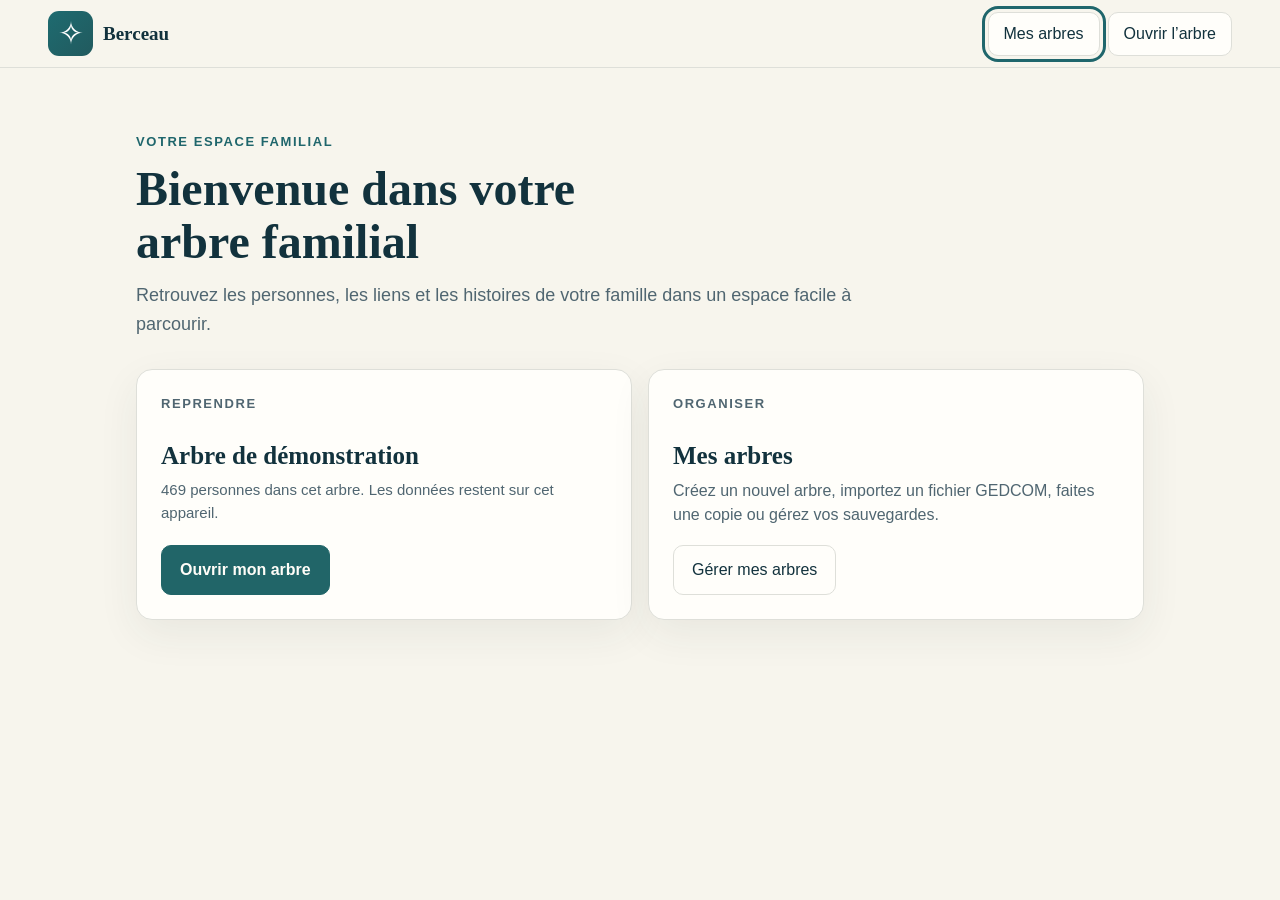
==== commit 3fb16f40: "livraison 27/10 : correctif démarrage local, modules JS séparés, nouvelle vitrine commerciale" ====
--- a/app/index.html
+++ b/app/index.html
@@ -1,6831 +1,6845 @@
-<!doctype html>
-<html lang="fr"><head><meta charset="utf-8">
-<meta name="theme-color" content="#f5f2eb">
-<link rel="icon" href="data:image/svg+xml,%3Csvg xmlns='http://www.w3.org/2000/svg' viewBox='0 0 48 48'%3E%3Crect width='48' height='48' rx='12' fill='%23275447'/%3E%3Ctext x='24' y='34' text-anchor='middle' font-size='30' fill='%23f7e8c9'%3E%E2%9C%A7%3C/text%3E%3C/svg%3E" type="image/svg+xml"><meta name="viewport" content="width=device-width,initial-scale=1"><script>try{var t=localStorage.getItem("arbre-theme-7");if(!t)t="horizon";if(t!=="papier")document.documentElement.setAttribute("data-theme",t);}catch(e){document.documentElement.setAttribute("data-theme","horizon");}</script><meta name="robots" content="noindex,nofollow,noarchive"><meta name="theme-color" content="#f5f2eb"><title>Berceau · Arbre généalogique</title>
-<style>
-:root{--ink:#203a34;--muted:#6f7e77;--paper:#f6f5f0;--white:#fffefa;--line:#e4e3da;--green:#275447;--sage:#e8efe8;--gold:#bd9656;--rose:#f2e9e2;--blue:#e8eff3;--shadow:0 14px 42px #24372b12}*{box-sizing:border-box}body{margin:0;background:var(--paper);color:var(--ink);font:14px/1.5 'Segoe UI',system-ui,sans-serif}button,input,select{font:inherit}button{cursor:pointer}.shell{min-height:100vh}.top{height:72px;background:#fffefaeb;border-bottom:1px solid var(--line);display:flex;align-items:center;padding:0 26px;gap:20px;position:sticky;top:0;z-index:5;backdrop-filter:blur(12px)}.brand{display:flex;gap:11px;align-items:center;min-width:240px}.seal{height:38px;width:38px;border-radius:12px;background:var(--green);color:#f7e8c9;display:grid;place-items:center;font:24px Georgia}.brand b{font:600 17px Georgia,serif}.brand small{display:block;color:var(--muted);font-size:11px;letter-spacing:.08em;text-transform:uppercase}.search{position:relative;max-width:460px;flex:1}.search input{width:100%;border:1px solid var(--line);border-radius:12px;padding:11px 14px 11px 38px;background:#f8f7f2;outline:none}.search:before{content:'⌕';position:absolute;left:14px;top:6px;font-size:22px;color:#78867f}.topactions{margin-left:auto;display:flex;gap:8px}.btn{border:1px solid var(--line);border-radius:10px;background:var(--white);color:var(--ink);padding:9px 13px}.btn.primary{background:var(--green);color:white;border-color:var(--green)}.layout{display:grid;grid-template-columns:252px minmax(0,1fr);min-height:calc(100vh - 72px)}aside{border-right:1px solid var(--line);padding:24px 16px;background:#faf9f5}.section-label{margin:0 10px 10px;color:#89928b;letter-spacing:.1em;font-size:10px;font-weight:700;text-transform:uppercase}.nav{display:grid;gap:4px;margin-bottom:26px}.nav button{border:0;background:transparent;text-align:left;border-radius:9px;padding:10px 11px;color:#566860}.nav button:hover,.nav button.active{background:#eaf0e9;color:#21483c;font-weight:600}.count{float:right;color:#89948d;font-size:12px}.privacy{margin:18px 4px;padding:13px;border-radius:12px;background:#f0eee4;font-size:12px;color:#58675f}.privacy b{display:block;color:var(--ink);margin-bottom:4px}.main{min-width:0;padding:28px clamp(16px,3vw,42px) 40px}.heading{display:flex;align-items:flex-end;gap:16px;margin-bottom:20px}.heading h1{font:500 clamp(25px,3vw,38px)/1.1 Georgia,serif;margin:0 0 5px}.heading p{margin:0;color:var(--muted)}.heading select{margin-left:auto;border:1px solid var(--line);background:white;border-radius:9px;padding:9px;color:#465a51}.metrics{display:flex;gap:9px;margin:16px 0 18px;flex-wrap:wrap}.metric{background:#fffefa;border:1px solid var(--line);border-radius:10px;padding:9px 13px;color:#6e7d75;font-size:12px}.metric b{color:var(--ink);font:600 18px Georgia;margin-right:5px}.toolbar{display:flex;align-items:center;gap:7px;margin-bottom:10px;flex-wrap:wrap}.toolbar .btn{font-size:12px;padding:7px 11px}.toolbar .spacer{flex:1}.canvas{height:min(86vh,1100px);min-height:620px;background-color:#fbfaf6;background-image:radial-gradient(#d8ded5 0.7px,transparent .7px);background-size:18px 18px;border:1px solid var(--line);border-radius:16px;overflow:hidden;position:relative;box-shadow:var(--shadow);touch-action:none}.canvas svg{width:100%;height:100%;cursor:grab}.canvas svg:active{cursor:grabbing}.person rect{fill:#fffefa;stroke:#cad7cb;stroke-width:1.4;rx:13;filter:drop-shadow(0 3px 5px #24372b13)}.person.paternel rect{stroke:#89a69b}.person.maternel rect{stroke:#bc9e88}.person.root rect{fill:#e9f2e9;stroke:#275447;stroke-width:2.5}.person text{pointer-events:none}.edgePath path{stroke:#aab8ac;stroke-width:1.45;fill:none}.edgePath.married path{stroke:#a58957;stroke-width:1.65}.family-junction{fill:#faf8ef;stroke:#a58957;stroke-width:1.4}.empty{height:100%;display:grid;place-items:center;color:var(--muted)}.legend{display:flex;gap:16px;align-items:center;padding:12px 4px;color:var(--muted);font-size:12px;flex-wrap:wrap}.dot{display:inline-block;width:9px;height:9px;border-radius:50%;margin-right:6px}.dot.p{background:#688f7e}.dot.m{background:#ad8063}.dot.unknown{background:#999}.note{color:#7a8179;font-size:11px;padding:0 4px}.panel{position:fixed;z-index:9;right:0;top:0;height:100vh;width:min(440px,94vw);background:var(--white);box-shadow:-20px 0 60px #172b241c;transform:translateX(105%);transition:.23s;padding:24px;overflow:auto}.panel.open{transform:none}.panel-head{display:flex;justify-content:space-between;align-items:center}.close{border:0;background:#f0efe8;border-radius:50%;width:36px;height:36px;font-size:20px}.avatar{width:58px;height:58px;border-radius:17px;background:var(--sage);display:grid;place-items:center;color:var(--green);font:25px Georgia;margin:18px 0 10px}.panel h2{font:500 27px/1.18 Georgia;margin:0}.panel .dates{color:var(--muted);margin:7px 0 18px}.card{padding:14px 0;border-top:1px solid var(--line)}.card h3{font-size:11px;letter-spacing:.08em;text-transform:uppercase;color:#879087;margin:0 0 8px}.chips{display:flex;gap:6px;flex-wrap:wrap}.chip{border:1px solid var(--line);background:#fff;border-radius:8px;padding:6px 9px;color:#38574d;text-align:left}.evidence{padding:9px 10px;border-radius:8px;background:#f3f2eb;margin:5px 0;font-size:12px}.evidence a{color:#2c6651;overflow-wrap:anywhere}.warn{background:#fff3de;border-left:3px solid #c09449;padding:11px;border-radius:5px;margin:9px 0;font-size:12px}.modal{position:fixed;inset:0;background:#1d302ab0;z-index:15;display:none;place-items:center;padding:18px}.modal.open{display:grid}.dialog{width:min(900px,96vw);max-height:90vh;background:white;border-radius:15px;padding:20px;display:flex;flex-direction:column}.dialog textarea{flex:1;min-height:55vh;resize:none;font:12px/1.5 Consolas,monospace;padding:14px;border:1px solid var(--line);border-radius:8px;color:#263e35}.toast{position:fixed;bottom:22px;left:50%;transform:translate(-50%,20px);opacity:0;pointer-events:none;z-index:30;background:#1d4136;color:white;padding:10px 15px;border-radius:9px;transition:.2s}.toast.show{opacity:1;transform:translate(-50%,0)}.locked{max-width:500px;margin:12vh auto;background:white;padding:32px;border-radius:18px;box-shadow:var(--shadow)}.locked h1{font:26px Georgia}.locked p{color:#66766e}.mobile-menu{display:none}
-@media(max-width:850px){.layout{grid-template-columns:1fr}aside{display:none;position:fixed;inset:72px 0 0;z-index:7}.layout.menu-open aside{display:block}.top{padding:0 12px;gap:9px;height:62px}.brand{min-width:0}.brand b{font-size:14px}.brand small{font-size:9px}.mobile-menu{display:block}.topactions .btn:not(.primary){display:none}.main{padding:20px 12px}.heading{align-items:flex-start}.heading select{max-width:120px}.canvas{height:64vh;min-height:400px}.topactions .btn.primary{font-size:0;padding:9px}.topactions .btn.primary:after{content:'↗';font-size:16px}.search{max-width:none}.search input{padding:9px 8px 9px 31px}.canvas svg{touch-action:none}}
-@media print{.top,aside,.toolbar,.privacy{display:none!important}.layout{display:block}.main{padding:0}.canvas{height:auto;min-height:0;border:0}.metrics{display:none}}
-
-.search-results{position:absolute;top:48px;left:0;right:0;z-index:12;background:#fffefa;border:1px solid #e4e3da;border-radius:12px;box-shadow:0 12px 30px #0002;max-height:50vh;overflow:auto}.search-results button{width:100%;text-align:left;background:transparent;padding:11px 14px;border:0;border-bottom:1px solid #eeeee6;color:#203a34}.search-results small{display:block;color:#6f7e77}.search-results button:hover,.directory-person:hover{background:#e8efe8}.dialog-head{display:flex;gap:9px;align-items:center;margin-bottom:14px}.dialog-head b{margin-right:auto}.directory-search{width:100%;padding:11px 14px;border:1px solid #e4e3da;border-radius:9px}.directory-list{overflow:auto;min-height:30vh;max-height:66vh}.directory-person{display:block;width:100%;text-align:left;padding:12px 10px;border:0;border-bottom:1px solid #e4e3da;background:transparent;color:#203a34}.directory-person span,.directory-person small{display:block;color:#6f7e77}.panel .section-label{margin:0}.person{cursor:pointer}.person:focus{outline:none}.person:focus rect{stroke:#173c35;stroke-width:3px}.panel.open{display:block}.source-note{font-size:12px;color:#6f7e77}.context-note{padding:10px 0;color:#66776f;font-size:12px}.expand-actions{display:flex;flex-wrap:wrap;gap:8px}.selected rect{stroke:#bd9656!important;stroke-width:3px!important}
-@media(max-width:850px){.top{flex-wrap:wrap;height:auto;min-height:100px;padding-top:9px;padding-bottom:9px}.brand{flex:1}.search{order:4;flex-basis:100%;max-width:none}.topactions .btn.primary{padding:7px 9px}.layout{min-height:calc(100vh - 100px)}aside{top:100px;overflow:auto}.canvas{height:66vh;min-height:430px}.panel{top:0}.heading h1{font-size:27px}.dialog-head{flex-wrap:wrap}.dialog-head b{width:calc(100% - 50px)}.dialog-head .close{position:absolute;right:25px}.dialog{position:relative}.toolbar{gap:6px}.toolbar .btn{padding:8px}.main .heading{flex-wrap:wrap}.heading select{max-width:none;margin-left:0}}
-
-
-
-
-/* Compact reading header; keep the branch navigation on the left. */
-.main{padding-top:12px}
-.layout{grid-template-columns:190px minmax(0,1fr)}
-.layout>aside{padding:18px 8px}
-.nav button{font-size:12px;padding:9px 8px}
-#center{display:none}
-.heading{display:none}
-.metrics{display:none}
-.canvas{height:calc(100vh - 170px);min-height:420px}
-.generation-control{position:static;display:flex;align-items:center;gap:0;flex:0 0 auto;background:transparent;padding:0;border:0;border-radius:8px;box-shadow:none;font-size:12px}
-.generation-control select{font-size:12px;font-weight:600;color:#275447;padding:6px 8px;border:1px solid #c9d6c9;border-radius:8px;background:#f2f6ef;min-width:0;max-width:146px}
-@media(max-width:850px){.layout{grid-template-columns:1fr}.canvas{height:calc(100dvh - 202px);min-height:350px}.toolbar .generation-control{position:static;order:-20;flex:0 0 100%;width:100%;display:flex;justify-content:flex-end;margin:0 0 7px;padding:0;font-size:11px}.generation-control select{padding:6px 8px;font-size:13px;max-width:143px}}
-.calendar-dialog{max-width:720px}.calendar-month{text-transform:capitalize;font-weight:700;color:#275447}.calendar-dialog h3{margin:16px 0 6px}.calendar-dialog ul{padding-left:22px;line-height:1.8}.toolbar #hideLiving[aria-pressed="true"]{background:#275447;color:#fff}
-</style>
-<style id="mobile-panel-tap-fix">
-@media(max-width:850px){
-  .panel{
-    height:100dvh;
-    max-height:100dvh;
-    padding-bottom:calc(96px + env(safe-area-inset-bottom));
-  }
-}
-</style>
-<style>
-.branch-quick{border-color:#b5cfc0!important;background:#f0f7ef!important;color:#245646!important;font-weight:600!important}
-.branch-toggle{cursor:pointer;touch-action:manipulation}.branch-toggle:hover circle,.branch-toggle:focus circle{stroke-width:3.4;fill:#ebf3e9}
-@media(max-width:850px){.toolbar .branch-quick{font-size:12px;padding:9px 8px}.canvas{min-height:440px}}
-</style>
-<style id="desktop-form-scroll-fix">@media (min-width: 851px) { .dialog { overflow-y: auto; } .dialog .actions { position: sticky; bottom: -20px; z-index: 3; background: var(--white); border-top: 1px solid var(--line); margin-top: 12px; padding: 12px 0 calc(12px + 20px); } }</style><style id="berceau-typographie-palette">
-/* Palette sauge plus posée : fond crème, texte profond et vert d’action lisible. */
-:root[data-theme="sauge"]{
-  --ink:#24352d;--muted:#53665a;--paper:#f3f5ef;--white:#fffefa;--line:#d8e0d6;
-  --green:#315d47;--bouton-primaire:#315d47;--sage:#e5ede3;--gold:#89652e;
-  --shadow:0 12px 34px #263b2d12;--f-aside:#f7f8f3;--f-toile:#f8f9f5;
-  --pt-toile:#e5e9e1;--voile:#1f3028b3;--f-dial:#fffefa;--carte:#fffefa;
-  --carte-bord:#d8e0d6;--sur-carte:#53665a
-}
-
-/* Une seule pile système : aucun téléchargement, des formes de lettres nettes. */
-:root{
-  --police-ui:-apple-system,BlinkMacSystemFont,"Segoe UI",Roboto,Helvetica,Arial,sans-serif;
-  --police-titre:var(--police-ui)
-}
-body,button,input,select,textarea{font-family:var(--police-ui)!important}
-body{font-size:17px;line-height:1.5}
-.brand b,.panel h2,.heading h1,.locked h1,.metric b,#tree text{
-  font-family:var(--police-ui)!important
-}
-.brand b,.panel h2,.heading h1,.locked h1,.metric b{font-weight:700}
-.heading h1{line-height:1.2}
-.brand b{font-size:18px}
-.brand small{font-size:12px;letter-spacing:.06em}
-.heading p,.panel .dates,.pg-lead,.pg-empty{line-height:1.55}
-
-/* Les textes de commande gagnent en taille ; les cartes conservent leur dessin et leur place. */
-aside .nav button{font-size:16px;line-height:1.4;min-height:46px}
-.section-label{font-size:13px;letter-spacing:.06em}
-.toolbar .btn{font-size:14px;line-height:1.3;min-height:44px}
-.metric{font-size:14px}
-.metric b{font-size:19px}
-.form-row label,.card h3{font-size:14px;letter-spacing:.02em}
-.privacy,.privacy summary,.privacy p,.note,.legend{font-size:14px;line-height:1.5}
-.themes .quoi b{font-size:16px}
-.themes .quoi span{font-size:14px;line-height:1.4}
-.choix-taille button{font-size:15px;min-height:46px}
-.aide-liste li{font-size:17px;line-height:1.55}
-.signature b,.signature span{font-size:12px}
-.search input,.directory-search{font-size:16px;line-height:1.45}
-.topactions .btn{font-size:15px}
-@media(max-width:850px){
-  .brand b{font-size:16px}
-  .brand small{font-size:10px}
-  .toolbar .btn{font-size:14px}
-  .heading p{font-size:13px}
-  .legend{font-size:12px}
-}
-</style></head><body><div id="app"></div><script>(function(f){if(typeof exports==="object"&&typeof module!=="undefined"){module.exports=f()}else if(typeof define==="function"&&define.amd){define([],f)}else{var g;if(typeof window!=="undefined"){g=window}else if(typeof global!=="undefined"){g=global}else if(typeof self!=="undefined"){g=self}else{g=this}g.dagre=f()}})(function(){var define,module,exports;return function(){function r(e,n,t){function o(i,f){if(!n[i]){if(!e[i]){var c="function"==typeof require&&require;if(!f&&c)return c(i,!0);if(u)return u(i,!0);var a=new Error("Cannot find module '"+i+"'");throw a.code="MODULE_NOT_FOUND",a}var p=n[i]={exports:{}};e[i][0].call(p.exports,function(r){var n=e[i][1][r];return o(n||r)},p,p.exports,r,e,n,t)}return n[i].exports}for(var u="function"==typeof require&&require,i=0;i<t.length;i++)o(t[i]);return o}return r}()({1:[function(require,module,exports){
-/*
-Copyright (c) 2012-2014 Chris Pettitt
-
-Permission is hereby granted, free of charge, to any person obtaining a copy
-of this software and associated documentation files (the "Software"), to deal
-in the Software without restriction, including without limitation the rights
-to use, copy, modify, merge, publish, distribute, sublicense, and/or sell
-copies of the Software, and to permit persons to whom the Software is
-furnished to do so, subject to the following conditions:
-
-The above copyright notice and this permission notice shall be included in
-all copies or substantial portions of the Software.
-
-THE SOFTWARE IS PROVIDED "AS IS", WITHOUT WARRANTY OF ANY KIND, EXPRESS OR
-IMPLIED, INCLUDING BUT NOT LIMITED TO THE WARRANTIES OF MERCHANTABILITY,
-FITNESS FOR A PARTICULAR PURPOSE AND NONINFRINGEMENT. IN NO EVENT SHALL THE
-AUTHORS OR COPYRIGHT HOLDERS BE LIABLE FOR ANY CLAIM, DAMAGES OR OTHER
-LIABILITY, WHETHER IN AN ACTION OF CONTRACT, TORT OR OTHERWISE, ARISING FROM,
-OUT OF OR IN CONNECTION WITH THE SOFTWARE OR THE USE OR OTHER DEALINGS IN
-THE SOFTWARE.
-*/
-module.exports={graphlib:require("@dagrejs/graphlib"),layout:require("./lib/layout"),debug:require("./lib/debug"),util:{time:require("./lib/util").time,notime:require("./lib/util").notime},version:require("./lib/version")}},{"./lib/debug":6,"./lib/layout":8,"./lib/util":27,"./lib/version":28,"@dagrejs/graphlib":29}],2:[function(require,module,exports){"use strict";let greedyFAS=require("./greedy-fas");let uniqueId=require("./util").uniqueId;module.exports={run:run,undo:undo};function run(g){let fas=g.graph().acyclicer==="greedy"?greedyFAS(g,weightFn(g)):dfsFAS(g);fas.forEach(e=>{let label=g.edge(e);g.removeEdge(e);label.forwardName=e.name;label.reversed=true;g.setEdge(e.w,e.v,label,uniqueId("rev"))});function weightFn(g){return e=>{return g.edge(e).weight}}}function dfsFAS(g){let fas=[];let stack={};let visited={};function dfs(v){if(Object.hasOwn(visited,v)){return}visited[v]=true;stack[v]=true;g.outEdges(v).forEach(e=>{if(Object.hasOwn(stack,e.w)){fas.push(e)}else{dfs(e.w)}});delete stack[v]}g.nodes().forEach(dfs);return fas}function undo(g){g.edges().forEach(e=>{let label=g.edge(e);if(label.reversed){g.removeEdge(e);let forwardName=label.forwardName;delete label.reversed;delete label.forwardName;g.setEdge(e.w,e.v,label,forwardName)}})}},{"./greedy-fas":7,"./util":27}],3:[function(require,module,exports){let util=require("./util");module.exports=addBorderSegments;function addBorderSegments(g){function dfs(v){let children=g.children(v);let node=g.node(v);if(children.length){children.forEach(dfs)}if(Object.hasOwn(node,"minRank")){node.borderLeft=[];node.borderRight=[];for(let rank=node.minRank,maxRank=node.maxRank+1;rank<maxRank;++rank){addBorderNode(g,"borderLeft","_bl",v,node,rank);addBorderNode(g,"borderRight","_br",v,node,rank)}}}g.children().forEach(dfs)}function addBorderNode(g,prop,prefix,sg,sgNode,rank){let label={width:0,height:0,rank:rank,borderType:prop};let prev=sgNode[prop][rank-1];let curr=util.addDummyNode(g,"border",label,prefix);sgNode[prop][rank]=curr;g.setParent(curr,sg);if(prev){g.setEdge(prev,curr,{weight:1})}}},{"./util":27}],4:[function(require,module,exports){"use strict";module.exports={adjust:adjust,undo:undo};function adjust(g){let rankDir=g.graph().rankdir.toLowerCase();if(rankDir==="lr"||rankDir==="rl"){swapWidthHeight(g)}}function undo(g){let rankDir=g.graph().rankdir.toLowerCase();if(rankDir==="bt"||rankDir==="rl"){reverseY(g)}if(rankDir==="lr"||rankDir==="rl"){swapXY(g);swapWidthHeight(g)}}function swapWidthHeight(g){g.nodes().forEach(v=>swapWidthHeightOne(g.node(v)));g.edges().forEach(e=>swapWidthHeightOne(g.edge(e)))}function swapWidthHeightOne(attrs){let w=attrs.width;attrs.width=attrs.height;attrs.height=w}function reverseY(g){g.nodes().forEach(v=>reverseYOne(g.node(v)));g.edges().forEach(e=>{let edge=g.edge(e);edge.points.forEach(reverseYOne);if(Object.hasOwn(edge,"y")){reverseYOne(edge)}})}function reverseYOne(attrs){attrs.y=-attrs.y}function swapXY(g){g.nodes().forEach(v=>swapXYOne(g.node(v)));g.edges().forEach(e=>{let edge=g.edge(e);edge.points.forEach(swapXYOne);if(Object.hasOwn(edge,"x")){swapXYOne(edge)}})}function swapXYOne(attrs){let x=attrs.x;attrs.x=attrs.y;attrs.y=x}},{}],5:[function(require,module,exports){
-/*
- * Simple doubly linked list implementation derived from Cormen, et al.,
- * "Introduction to Algorithms".
- */
-class List{constructor(){let sentinel={};sentinel._next=sentinel._prev=sentinel;this._sentinel=sentinel}dequeue(){let sentinel=this._sentinel;let entry=sentinel._prev;if(entry!==sentinel){unlink(entry);return entry}}enqueue(entry){let sentinel=this._sentinel;if(entry._prev&&entry._next){unlink(entry)}entry._next=sentinel._next;sentinel._next._prev=entry;sentinel._next=entry;entry._prev=sentinel}toString(){let strs=[];let sentinel=this._sentinel;let curr=sentinel._prev;while(curr!==sentinel){strs.push(JSON.stringify(curr,filterOutLinks));curr=curr._prev}return"["+strs.join(", ")+"]"}}function unlink(entry){entry._prev._next=entry._next;entry._next._prev=entry._prev;delete entry._next;delete entry._prev}function filterOutLinks(k,v){if(k!=="_next"&&k!=="_prev"){return v}}module.exports=List},{}],6:[function(require,module,exports){let util=require("./util");let Graph=require("@dagrejs/graphlib").Graph;module.exports={debugOrdering:debugOrdering};
-/* istanbul ignore next */function debugOrdering(g){let layerMatrix=util.buildLayerMatrix(g);let h=new Graph({compound:true,multigraph:true}).setGraph({});g.nodes().forEach(v=>{h.setNode(v,{label:v});h.setParent(v,"layer"+g.node(v).rank)});g.edges().forEach(e=>h.setEdge(e.v,e.w,{},e.name));layerMatrix.forEach((layer,i)=>{let layerV="layer"+i;h.setNode(layerV,{rank:"same"});layer.reduce((u,v)=>{h.setEdge(u,v,{style:"invis"});return v})});return h}},{"./util":27,"@dagrejs/graphlib":29}],7:[function(require,module,exports){let Graph=require("@dagrejs/graphlib").Graph;let List=require("./data/list");
-/*
- * A greedy heuristic for finding a feedback arc set for a graph. A feedback
- * arc set is a set of edges that can be removed to make a graph acyclic.
- * The algorithm comes from: P. Eades, X. Lin, and W. F. Smyth, "A fast and
- * effective heuristic for the feedback arc set problem." This implementation
- * adjusts that from the paper to allow for weighted edges.
- */module.exports=greedyFAS;let DEFAULT_WEIGHT_FN=()=>1;function greedyFAS(g,weightFn){if(g.nodeCount()<=1){return[]}let state=buildState(g,weightFn||DEFAULT_WEIGHT_FN);let results=doGreedyFAS(state.graph,state.buckets,state.zeroIdx);
-// Expand multi-edges
-return results.flatMap(e=>g.outEdges(e.v,e.w))}function doGreedyFAS(g,buckets,zeroIdx){let results=[];let sources=buckets[buckets.length-1];let sinks=buckets[0];let entry;while(g.nodeCount()){while(entry=sinks.dequeue()){removeNode(g,buckets,zeroIdx,entry)}while(entry=sources.dequeue()){removeNode(g,buckets,zeroIdx,entry)}if(g.nodeCount()){for(let i=buckets.length-2;i>0;--i){entry=buckets[i].dequeue();if(entry){results=results.concat(removeNode(g,buckets,zeroIdx,entry,true));break}}}}return results}function removeNode(g,buckets,zeroIdx,entry,collectPredecessors){let results=collectPredecessors?[]:undefined;g.inEdges(entry.v).forEach(edge=>{let weight=g.edge(edge);let uEntry=g.node(edge.v);if(collectPredecessors){results.push({v:edge.v,w:edge.w})}uEntry.out-=weight;assignBucket(buckets,zeroIdx,uEntry)});g.outEdges(entry.v).forEach(edge=>{let weight=g.edge(edge);let w=edge.w;let wEntry=g.node(w);wEntry["in"]-=weight;assignBucket(buckets,zeroIdx,wEntry)});g.removeNode(entry.v);return results}function buildState(g,weightFn){let fasGraph=new Graph;let maxIn=0;let maxOut=0;g.nodes().forEach(v=>{fasGraph.setNode(v,{v:v,in:0,out:0})});
-// Aggregate weights on nodes, but also sum the weights across multi-edges
-// into a single edge for the fasGraph.
-g.edges().forEach(e=>{let prevWeight=fasGraph.edge(e.v,e.w)||0;let weight=weightFn(e);let edgeWeight=prevWeight+weight;fasGraph.setEdge(e.v,e.w,edgeWeight);maxOut=Math.max(maxOut,fasGraph.node(e.v).out+=weight);maxIn=Math.max(maxIn,fasGraph.node(e.w)["in"]+=weight)});let buckets=range(maxOut+maxIn+3).map(()=>new List);let zeroIdx=maxIn+1;fasGraph.nodes().forEach(v=>{assignBucket(buckets,zeroIdx,fasGraph.node(v))});return{graph:fasGraph,buckets:buckets,zeroIdx:zeroIdx}}function assignBucket(buckets,zeroIdx,entry){if(!entry.out){buckets[0].enqueue(entry)}else if(!entry["in"]){buckets[buckets.length-1].enqueue(entry)}else{buckets[entry.out-entry["in"]+zeroIdx].enqueue(entry)}}function range(limit){const range=[];for(let i=0;i<limit;i++){range.push(i)}return range}},{"./data/list":5,"@dagrejs/graphlib":29}],8:[function(require,module,exports){"use strict";let acyclic=require("./acyclic");let normalize=require("./normalize");let rank=require("./rank");let normalizeRanks=require("./util").normalizeRanks;let parentDummyChains=require("./parent-dummy-chains");let removeEmptyRanks=require("./util").removeEmptyRanks;let nestingGraph=require("./nesting-graph");let addBorderSegments=require("./add-border-segments");let coordinateSystem=require("./coordinate-system");let order=require("./order");let position=require("./position");let util=require("./util");let Graph=require("@dagrejs/graphlib").Graph;module.exports=layout;function layout(g,opts){let time=opts&&opts.debugTiming?util.time:util.notime;time("layout",()=>{let layoutGraph=time("  buildLayoutGraph",()=>buildLayoutGraph(g));time("  runLayout",()=>runLayout(layoutGraph,time,opts));time("  updateInputGraph",()=>updateInputGraph(g,layoutGraph))})}function runLayout(g,time,opts){time("    makeSpaceForEdgeLabels",()=>makeSpaceForEdgeLabels(g));time("    removeSelfEdges",()=>removeSelfEdges(g));time("    acyclic",()=>acyclic.run(g));time("    nestingGraph.run",()=>nestingGraph.run(g));time("    rank",()=>rank(util.asNonCompoundGraph(g)));time("    injectEdgeLabelProxies",()=>injectEdgeLabelProxies(g));time("    removeEmptyRanks",()=>removeEmptyRanks(g));time("    nestingGraph.cleanup",()=>nestingGraph.cleanup(g));time("    normalizeRanks",()=>normalizeRanks(g));time("    assignRankMinMax",()=>assignRankMinMax(g));time("    removeEdgeLabelProxies",()=>removeEdgeLabelProxies(g));time("    normalize.run",()=>normalize.run(g));time("    parentDummyChains",()=>parentDummyChains(g));time("    addBorderSegments",()=>addBorderSegments(g));time("    order",()=>order(g,opts));time("    insertSelfEdges",()=>insertSelfEdges(g));time("    adjustCoordinateSystem",()=>coordinateSystem.adjust(g));time("    position",()=>position(g));time("    positionSelfEdges",()=>positionSelfEdges(g));time("    removeBorderNodes",()=>removeBorderNodes(g));time("    normalize.undo",()=>normalize.undo(g));time("    fixupEdgeLabelCoords",()=>fixupEdgeLabelCoords(g));time("    undoCoordinateSystem",()=>coordinateSystem.undo(g));time("    translateGraph",()=>translateGraph(g));time("    assignNodeIntersects",()=>assignNodeIntersects(g));time("    reversePoints",()=>reversePointsForReversedEdges(g));time("    acyclic.undo",()=>acyclic.undo(g))}
-/*
- * Copies final layout information from the layout graph back to the input
- * graph. This process only copies whitelisted attributes from the layout graph
- * to the input graph, so it serves as a good place to determine what
- * attributes can influence layout.
- */function updateInputGraph(inputGraph,layoutGraph){inputGraph.nodes().forEach(v=>{let inputLabel=inputGraph.node(v);let layoutLabel=layoutGraph.node(v);if(inputLabel){inputLabel.x=layoutLabel.x;inputLabel.y=layoutLabel.y;inputLabel.rank=layoutLabel.rank;if(layoutGraph.children(v).length){inputLabel.width=layoutLabel.width;inputLabel.height=layoutLabel.height}}});inputGraph.edges().forEach(e=>{let inputLabel=inputGraph.edge(e);let layoutLabel=layoutGraph.edge(e);inputLabel.points=layoutLabel.points;if(Object.hasOwn(layoutLabel,"x")){inputLabel.x=layoutLabel.x;inputLabel.y=layoutLabel.y}});inputGraph.graph().width=layoutGraph.graph().width;inputGraph.graph().height=layoutGraph.graph().height}let graphNumAttrs=["nodesep","edgesep","ranksep","marginx","marginy"];let graphDefaults={ranksep:50,edgesep:20,nodesep:50,rankdir:"tb"};let graphAttrs=["acyclicer","ranker","rankdir","align"];let nodeNumAttrs=["width","height","rank"];let nodeDefaults={width:0,height:0};let edgeNumAttrs=["minlen","weight","width","height","labeloffset"];let edgeDefaults={minlen:1,weight:1,width:0,height:0,labeloffset:10,labelpos:"r"};let edgeAttrs=["labelpos"];
-/*
- * Constructs a new graph from the input graph, which can be used for layout.
- * This process copies only whitelisted attributes from the input graph to the
- * layout graph. Thus this function serves as a good place to determine what
- * attributes can influence layout.
- */function buildLayoutGraph(inputGraph){let g=new Graph({multigraph:true,compound:true});let graph=canonicalize(inputGraph.graph());g.setGraph(Object.assign({},graphDefaults,selectNumberAttrs(graph,graphNumAttrs),util.pick(graph,graphAttrs)));inputGraph.nodes().forEach(v=>{let node=canonicalize(inputGraph.node(v));const newNode=selectNumberAttrs(node,nodeNumAttrs);Object.keys(nodeDefaults).forEach(k=>{if(newNode[k]===undefined){newNode[k]=nodeDefaults[k]}});g.setNode(v,newNode);g.setParent(v,inputGraph.parent(v))});inputGraph.edges().forEach(e=>{let edge=canonicalize(inputGraph.edge(e));g.setEdge(e,Object.assign({},edgeDefaults,selectNumberAttrs(edge,edgeNumAttrs),util.pick(edge,edgeAttrs)))});return g}
-/*
- * This idea comes from the Gansner paper: to account for edge labels in our
- * layout we split each rank in half by doubling minlen and halving ranksep.
- * Then we can place labels at these mid-points between nodes.
- *
- * We also add some minimal padding to the width to push the label for the edge
- * away from the edge itself a bit.
- */function makeSpaceForEdgeLabels(g){let graph=g.graph();graph.ranksep/=2;g.edges().forEach(e=>{let edge=g.edge(e);edge.minlen*=2;if(edge.labelpos.toLowerCase()!=="c"){if(graph.rankdir==="TB"||graph.rankdir==="BT"){edge.width+=edge.labeloffset}else{edge.height+=edge.labeloffset}}})}
-/*
- * Creates temporary dummy nodes that capture the rank in which each edge's
- * label is going to, if it has one of non-zero width and height. We do this
- * so that we can safely remove empty ranks while preserving balance for the
- * label's position.
- */function injectEdgeLabelProxies(g){g.edges().forEach(e=>{let edge=g.edge(e);if(edge.width&&edge.height){let v=g.node(e.v);let w=g.node(e.w);let label={rank:(w.rank-v.rank)/2+v.rank,e:e};util.addDummyNode(g,"edge-proxy",label,"_ep")}})}function assignRankMinMax(g){let maxRank=0;g.nodes().forEach(v=>{let node=g.node(v);if(node.borderTop){node.minRank=g.node(node.borderTop).rank;node.maxRank=g.node(node.borderBottom).rank;maxRank=Math.max(maxRank,node.maxRank)}});g.graph().maxRank=maxRank}function removeEdgeLabelProxies(g){g.nodes().forEach(v=>{let node=g.node(v);if(node.dummy==="edge-proxy"){g.edge(node.e).labelRank=node.rank;g.removeNode(v)}})}function translateGraph(g){let minX=Number.POSITIVE_INFINITY;let maxX=0;let minY=Number.POSITIVE_INFINITY;let maxY=0;let graphLabel=g.graph();let marginX=graphLabel.marginx||0;let marginY=graphLabel.marginy||0;function getExtremes(attrs){let x=attrs.x;let y=attrs.y;let w=attrs.width;let h=attrs.height;minX=Math.min(minX,x-w/2);maxX=Math.max(maxX,x+w/2);minY=Math.min(minY,y-h/2);maxY=Math.max(maxY,y+h/2)}g.nodes().forEach(v=>getExtremes(g.node(v)));g.edges().forEach(e=>{let edge=g.edge(e);if(Object.hasOwn(edge,"x")){getExtremes(edge)}});minX-=marginX;minY-=marginY;g.nodes().forEach(v=>{let node=g.node(v);node.x-=minX;node.y-=minY});g.edges().forEach(e=>{let edge=g.edge(e);edge.points.forEach(p=>{p.x-=minX;p.y-=minY});if(Object.hasOwn(edge,"x")){edge.x-=minX}if(Object.hasOwn(edge,"y")){edge.y-=minY}});graphLabel.width=maxX-minX+marginX;graphLabel.height=maxY-minY+marginY}function assignNodeIntersects(g){g.edges().forEach(e=>{let edge=g.edge(e);let nodeV=g.node(e.v);let nodeW=g.node(e.w);let p1,p2;if(!edge.points){edge.points=[];p1=nodeW;p2=nodeV}else{p1=edge.points[0];p2=edge.points[edge.points.length-1]}edge.points.unshift(util.intersectRect(nodeV,p1));edge.points.push(util.intersectRect(nodeW,p2))})}function fixupEdgeLabelCoords(g){g.edges().forEach(e=>{let edge=g.edge(e);if(Object.hasOwn(edge,"x")){if(edge.labelpos==="l"||edge.labelpos==="r"){edge.width-=edge.labeloffset}switch(edge.labelpos){case"l":edge.x-=edge.width/2+edge.labeloffset;break;case"r":edge.x+=edge.width/2+edge.labeloffset;break}}})}function reversePointsForReversedEdges(g){g.edges().forEach(e=>{let edge=g.edge(e);if(edge.reversed){edge.points.reverse()}})}function removeBorderNodes(g){g.nodes().forEach(v=>{if(g.children(v).length){let node=g.node(v);let t=g.node(node.borderTop);let b=g.node(node.borderBottom);let l=g.node(node.borderLeft[node.borderLeft.length-1]);let r=g.node(node.borderRight[node.borderRight.length-1]);node.width=Math.abs(r.x-l.x);node.height=Math.abs(b.y-t.y);node.x=l.x+node.width/2;node.y=t.y+node.height/2}});g.nodes().forEach(v=>{if(g.node(v).dummy==="border"){g.removeNode(v)}})}function removeSelfEdges(g){g.edges().forEach(e=>{if(e.v===e.w){var node=g.node(e.v);if(!node.selfEdges){node.selfEdges=[]}node.selfEdges.push({e:e,label:g.edge(e)});g.removeEdge(e)}})}function insertSelfEdges(g){var layers=util.buildLayerMatrix(g);layers.forEach(layer=>{var orderShift=0;layer.forEach((v,i)=>{var node=g.node(v);node.order=i+orderShift;(node.selfEdges||[]).forEach(selfEdge=>{util.addDummyNode(g,"selfedge",{width:selfEdge.label.width,height:selfEdge.label.height,rank:node.rank,order:i+ ++orderShift,e:selfEdge.e,label:selfEdge.label},"_se")});delete node.selfEdges})})}function positionSelfEdges(g){g.nodes().forEach(v=>{var node=g.node(v);if(node.dummy==="selfedge"){var selfNode=g.node(node.e.v);var x=selfNode.x+selfNode.width/2;var y=selfNode.y;var dx=node.x-x;var dy=selfNode.height/2;g.setEdge(node.e,node.label);g.removeNode(v);node.label.points=[{x:x+2*dx/3,y:y-dy},{x:x+5*dx/6,y:y-dy},{x:x+dx,y:y},{x:x+5*dx/6,y:y+dy},{x:x+2*dx/3,y:y+dy}];node.label.x=node.x;node.label.y=node.y}})}function selectNumberAttrs(obj,attrs){return util.mapValues(util.pick(obj,attrs),Number)}function canonicalize(attrs){var newAttrs={};if(attrs){Object.entries(attrs).forEach(([k,v])=>{if(typeof k==="string"){k=k.toLowerCase()}newAttrs[k]=v})}return newAttrs}},{"./acyclic":2,"./add-border-segments":3,"./coordinate-system":4,"./nesting-graph":9,"./normalize":10,"./order":15,"./parent-dummy-chains":20,"./position":22,"./rank":24,"./util":27,"@dagrejs/graphlib":29}],9:[function(require,module,exports){let util=require("./util");module.exports={run:run,cleanup:cleanup};
-/*
- * A nesting graph creates dummy nodes for the tops and bottoms of subgraphs,
- * adds appropriate edges to ensure that all cluster nodes are placed between
- * these boundaries, and ensures that the graph is connected.
- *
- * In addition we ensure, through the use of the minlen property, that nodes
- * and subgraph border nodes to not end up on the same rank.
- *
- * Preconditions:
- *
- *    1. Input graph is a DAG
- *    2. Nodes in the input graph has a minlen attribute
- *
- * Postconditions:
- *
- *    1. Input graph is connected.
- *    2. Dummy nodes are added for the tops and bottoms of subgraphs.
- *    3. The minlen attribute for nodes is adjusted to ensure nodes do not
- *       get placed on the same rank as subgraph border nodes.
- *
- * The nesting graph idea comes from Sander, "Layout of Compound Directed
- * Graphs."
- */function run(g){let root=util.addDummyNode(g,"root",{},"_root");let depths=treeDepths(g);let depthsArr=Object.values(depths);let height=util.applyWithChunking(Math.max,depthsArr)-1;// Note: depths is an Object not an array
-let nodeSep=2*height+1;g.graph().nestingRoot=root;
-// Multiply minlen by nodeSep to align nodes on non-border ranks.
-g.edges().forEach(e=>g.edge(e).minlen*=nodeSep);
-// Calculate a weight that is sufficient to keep subgraphs vertically compact
-let weight=sumWeights(g)+1;
-// Create border nodes and link them up
-g.children().forEach(child=>dfs(g,root,nodeSep,weight,height,depths,child));
-// Save the multiplier for node layers for later removal of empty border
-// layers.
-g.graph().nodeRankFactor=nodeSep}function dfs(g,root,nodeSep,weight,height,depths,v){let children=g.children(v);if(!children.length){if(v!==root){g.setEdge(root,v,{weight:0,minlen:nodeSep})}return}let top=util.addBorderNode(g,"_bt");let bottom=util.addBorderNode(g,"_bb");let label=g.node(v);g.setParent(top,v);label.borderTop=top;g.setParent(bottom,v);label.borderBottom=bottom;children.forEach(child=>{dfs(g,root,nodeSep,weight,height,depths,child);let childNode=g.node(child);let childTop=childNode.borderTop?childNode.borderTop:child;let childBottom=childNode.borderBottom?childNode.borderBottom:child;let thisWeight=childNode.borderTop?weight:2*weight;let minlen=childTop!==childBottom?1:height-depths[v]+1;g.setEdge(top,childTop,{weight:thisWeight,minlen:minlen,nestingEdge:true});g.setEdge(childBottom,bottom,{weight:thisWeight,minlen:minlen,nestingEdge:true})});if(!g.parent(v)){g.setEdge(root,top,{weight:0,minlen:height+depths[v]})}}function treeDepths(g){var depths={};function dfs(v,depth){var children=g.children(v);if(children&&children.length){children.forEach(child=>dfs(child,depth+1))}depths[v]=depth}g.children().forEach(v=>dfs(v,1));return depths}function sumWeights(g){return g.edges().reduce((acc,e)=>acc+g.edge(e).weight,0)}function cleanup(g){var graphLabel=g.graph();g.removeNode(graphLabel.nestingRoot);delete graphLabel.nestingRoot;g.edges().forEach(e=>{var edge=g.edge(e);if(edge.nestingEdge){g.removeEdge(e)}})}},{"./util":27}],10:[function(require,module,exports){"use strict";let util=require("./util");module.exports={run:run,undo:undo};
-/*
- * Breaks any long edges in the graph into short segments that span 1 layer
- * each. This operation is undoable with the denormalize function.
- *
- * Pre-conditions:
- *
- *    1. The input graph is a DAG.
- *    2. Each node in the graph has a "rank" property.
- *
- * Post-condition:
- *
- *    1. All edges in the graph have a length of 1.
- *    2. Dummy nodes are added where edges have been split into segments.
- *    3. The graph is augmented with a "dummyChains" attribute which contains
- *       the first dummy in each chain of dummy nodes produced.
- */function run(g){g.graph().dummyChains=[];g.edges().forEach(edge=>normalizeEdge(g,edge))}function normalizeEdge(g,e){let v=e.v;let vRank=g.node(v).rank;let w=e.w;let wRank=g.node(w).rank;let name=e.name;let edgeLabel=g.edge(e);let labelRank=edgeLabel.labelRank;if(wRank===vRank+1)return;g.removeEdge(e);let dummy,attrs,i;for(i=0,++vRank;vRank<wRank;++i,++vRank){edgeLabel.points=[];attrs={width:0,height:0,edgeLabel:edgeLabel,edgeObj:e,rank:vRank};dummy=util.addDummyNode(g,"edge",attrs,"_d");if(vRank===labelRank){attrs.width=edgeLabel.width;attrs.height=edgeLabel.height;attrs.dummy="edge-label";attrs.labelpos=edgeLabel.labelpos}g.setEdge(v,dummy,{weight:edgeLabel.weight},name);if(i===0){g.graph().dummyChains.push(dummy)}v=dummy}g.setEdge(v,w,{weight:edgeLabel.weight},name)}function undo(g){g.graph().dummyChains.forEach(v=>{let node=g.node(v);let origLabel=node.edgeLabel;let w;g.setEdge(node.edgeObj,origLabel);while(node.dummy){w=g.successors(v)[0];g.removeNode(v);origLabel.points.push({x:node.x,y:node.y});if(node.dummy==="edge-label"){origLabel.x=node.x;origLabel.y=node.y;origLabel.width=node.width;origLabel.height=node.height}v=w;node=g.node(v)}})}},{"./util":27}],11:[function(require,module,exports){module.exports=addSubgraphConstraints;function addSubgraphConstraints(g,cg,vs){let prev={},rootPrev;vs.forEach(v=>{let child=g.parent(v),parent,prevChild;while(child){parent=g.parent(child);if(parent){prevChild=prev[parent];prev[parent]=child}else{prevChild=rootPrev;rootPrev=child}if(prevChild&&prevChild!==child){cg.setEdge(prevChild,child);return}child=parent}});
-/*
-  function dfs(v) {
-    var children = v ? g.children(v) : g.children();
-    if (children.length) {
-      var min = Number.POSITIVE_INFINITY,
-          subgraphs = [];
-      children.forEach(function(child) {
-        var childMin = dfs(child);
-        if (g.children(child).length) {
-          subgraphs.push({ v: child, order: childMin });
-        }
-        min = Math.min(min, childMin);
-      });
-      _.sortBy(subgraphs, "order").reduce(function(prev, curr) {
-        cg.setEdge(prev.v, curr.v);
-        return curr;
-      });
-      return min;
-    }
-    return g.node(v).order;
-  }
-  dfs(undefined);
-  */}},{}],12:[function(require,module,exports){module.exports=barycenter;function barycenter(g,movable=[]){return movable.map(v=>{let inV=g.inEdges(v);if(!inV.length){return{v:v}}else{let result=inV.reduce((acc,e)=>{let edge=g.edge(e),nodeU=g.node(e.v);return{sum:acc.sum+edge.weight*nodeU.order,weight:acc.weight+edge.weight}},{sum:0,weight:0});return{v:v,barycenter:result.sum/result.weight,weight:result.weight}}})}},{}],13:[function(require,module,exports){let Graph=require("@dagrejs/graphlib").Graph;let util=require("../util");module.exports=buildLayerGraph;
-/*
- * Constructs a graph that can be used to sort a layer of nodes. The graph will
- * contain all base and subgraph nodes from the request layer in their original
- * hierarchy and any edges that are incident on these nodes and are of the type
- * requested by the "relationship" parameter.
- *
- * Nodes from the requested rank that do not have parents are assigned a root
- * node in the output graph, which is set in the root graph attribute. This
- * makes it easy to walk the hierarchy of movable nodes during ordering.
- *
- * Pre-conditions:
- *
- *    1. Input graph is a DAG
- *    2. Base nodes in the input graph have a rank attribute
- *    3. Subgraph nodes in the input graph has minRank and maxRank attributes
- *    4. Edges have an assigned weight
- *    5. If `nodesWithRank` is not undefined, it must contains only the nodes
- *       which belong to `g` and belong to `rank`.
- *
- * Post-conditions:
- *
- *    1. Output graph has all nodes in the movable rank with preserved
- *       hierarchy.
- *    2. Root nodes in the movable layer are made children of the node
- *       indicated by the root attribute of the graph.
- *    3. Non-movable nodes incident on movable nodes, selected by the
- *       relationship parameter, are included in the graph (without hierarchy).
- *    4. Edges incident on movable nodes, selected by the relationship
- *       parameter, are added to the output graph.
- *    5. The weights for copied edges are aggregated as need, since the output
- *       graph is not a multi-graph.
- */function buildLayerGraph(g,rank,relationship,nodesWithRank){if(!nodesWithRank){nodesWithRank=g.nodes()}let root=createRootNode(g),result=new Graph({compound:true}).setGraph({root:root}).setDefaultNodeLabel(v=>g.node(v));nodesWithRank.forEach(v=>{let node=g.node(v),parent=g.parent(v);if(node.rank===rank||node.minRank<=rank&&rank<=node.maxRank){result.setNode(v);result.setParent(v,parent||root);
-// This assumes we have only short edges!
-g[relationship](v).forEach(e=>{let u=e.v===v?e.w:e.v,edge=result.edge(u,v),weight=edge!==undefined?edge.weight:0;result.setEdge(u,v,{weight:g.edge(e).weight+weight})});if(Object.hasOwn(node,"minRank")){result.setNode(v,{borderLeft:node.borderLeft[rank],borderRight:node.borderRight[rank]})}}});return result}function createRootNode(g){var v;while(g.hasNode(v=util.uniqueId("_root")));return v}},{"../util":27,"@dagrejs/graphlib":29}],14:[function(require,module,exports){"use strict";let zipObject=require("../util").zipObject;module.exports=crossCount;
-/*
- * A function that takes a layering (an array of layers, each with an array of
- * ordererd nodes) and a graph and returns a weighted crossing count.
- *
- * Pre-conditions:
- *
- *    1. Input graph must be simple (not a multigraph), directed, and include
- *       only simple edges.
- *    2. Edges in the input graph must have assigned weights.
- *
- * Post-conditions:
- *
- *    1. The graph and layering matrix are left unchanged.
- *
- * This algorithm is derived from Barth, et al., "Bilayer Cross Counting."
- */function crossCount(g,layering){let cc=0;for(let i=1;i<layering.length;++i){cc+=twoLayerCrossCount(g,layering[i-1],layering[i])}return cc}function twoLayerCrossCount(g,northLayer,southLayer){
-// Sort all of the edges between the north and south layers by their position
-// in the north layer and then the south. Map these edges to the position of
-// their head in the south layer.
-let southPos=zipObject(southLayer,southLayer.map((v,i)=>i));let southEntries=northLayer.flatMap(v=>{return g.outEdges(v).map(e=>{return{pos:southPos[e.w],weight:g.edge(e).weight}}).sort((a,b)=>a.pos-b.pos)});
-// Build the accumulator tree
-let firstIndex=1;while(firstIndex<southLayer.length)firstIndex<<=1;let treeSize=2*firstIndex-1;firstIndex-=1;let tree=new Array(treeSize).fill(0);
-// Calculate the weighted crossings
-let cc=0;southEntries.forEach(entry=>{let index=entry.pos+firstIndex;tree[index]+=entry.weight;let weightSum=0;while(index>0){if(index%2){weightSum+=tree[index+1]}index=index-1>>1;tree[index]+=entry.weight}cc+=entry.weight*weightSum});return cc}},{"../util":27}],15:[function(require,module,exports){"use strict";let initOrder=require("./init-order");let crossCount=require("./cross-count");let sortSubgraph=require("./sort-subgraph");let buildLayerGraph=require("./build-layer-graph");let addSubgraphConstraints=require("./add-subgraph-constraints");let Graph=require("@dagrejs/graphlib").Graph;let util=require("../util");module.exports=order;
-/*
- * Applies heuristics to minimize edge crossings in the graph and sets the best
- * order solution as an order attribute on each node.
- *
- * Pre-conditions:
- *
- *    1. Graph must be DAG
- *    2. Graph nodes must be objects with a "rank" attribute
- *    3. Graph edges must have the "weight" attribute
- *
- * Post-conditions:
- *
- *    1. Graph nodes will have an "order" attribute based on the results of the
- *       algorithm.
- */function order(g,opts){if(opts&&typeof opts.customOrder==="function"){opts.customOrder(g,order);return}let maxRank=util.maxRank(g),downLayerGraphs=buildLayerGraphs(g,util.range(1,maxRank+1),"inEdges"),upLayerGraphs=buildLayerGraphs(g,util.range(maxRank-1,-1,-1),"outEdges");let layering=initOrder(g);assignOrder(g,layering);if(opts&&opts.disableOptimalOrderHeuristic){return}let bestCC=Number.POSITIVE_INFINITY,best;for(let i=0,lastBest=0;lastBest<4;++i,++lastBest){sweepLayerGraphs(i%2?downLayerGraphs:upLayerGraphs,i%4>=2);layering=util.buildLayerMatrix(g);let cc=crossCount(g,layering);if(cc<bestCC){lastBest=0;best=Object.assign({},layering);bestCC=cc}}assignOrder(g,best)}function buildLayerGraphs(g,ranks,relationship){
-// Build an index mapping from rank to the nodes with that rank.
-// This helps to avoid a quadratic search for all nodes with the same rank as
-// the current node.
-const nodesByRank=new Map;const addNodeToRank=(rank,node)=>{if(!nodesByRank.has(rank)){nodesByRank.set(rank,[])}nodesByRank.get(rank).push(node)};
-// Visit the nodes in their original order in the graph, and add each
-// node to the ranks(s) that it belongs to.
-for(const v of g.nodes()){const node=g.node(v);if(typeof node.rank==="number"){addNodeToRank(node.rank,v)}
-// If there is a range of ranks, add it to each, but skip the `node.rank` which
-// has already had the node added.
-if(typeof node.minRank==="number"&&typeof node.maxRank==="number"){for(let r=node.minRank;r<=node.maxRank;r++){if(r!==node.rank){
-// Don't add this node to its `node.rank` twice.
-addNodeToRank(r,v)}}}}return ranks.map(function(rank){return buildLayerGraph(g,rank,relationship,nodesByRank.get(rank)||[])})}function sweepLayerGraphs(layerGraphs,biasRight){let cg=new Graph;layerGraphs.forEach(function(lg){let root=lg.graph().root;let sorted=sortSubgraph(lg,root,cg,biasRight);sorted.vs.forEach((v,i)=>lg.node(v).order=i);addSubgraphConstraints(lg,cg,sorted.vs)})}function assignOrder(g,layering){Object.values(layering).forEach(layer=>layer.forEach((v,i)=>g.node(v).order=i))}},{"../util":27,"./add-subgraph-constraints":11,"./build-layer-graph":13,"./cross-count":14,"./init-order":16,"./sort-subgraph":18,"@dagrejs/graphlib":29}],16:[function(require,module,exports){"use strict";let util=require("../util");module.exports=initOrder;
-/*
- * Assigns an initial order value for each node by performing a DFS search
- * starting from nodes in the first rank. Nodes are assigned an order in their
- * rank as they are first visited.
- *
- * This approach comes from Gansner, et al., "A Technique for Drawing Directed
- * Graphs."
- *
- * Returns a layering matrix with an array per layer and each layer sorted by
- * the order of its nodes.
- */function initOrder(g){let visited={};let simpleNodes=g.nodes().filter(v=>!g.children(v).length);let simpleNodesRanks=simpleNodes.map(v=>g.node(v).rank);let maxRank=util.applyWithChunking(Math.max,simpleNodesRanks);let layers=util.range(maxRank+1).map(()=>[]);function dfs(v){if(visited[v])return;visited[v]=true;let node=g.node(v);layers[node.rank].push(v);g.successors(v).forEach(dfs)}let orderedVs=simpleNodes.sort((a,b)=>g.node(a).rank-g.node(b).rank);orderedVs.forEach(dfs);return layers}},{"../util":27}],17:[function(require,module,exports){"use strict";let util=require("../util");module.exports=resolveConflicts;
-/*
- * Given a list of entries of the form {v, barycenter, weight} and a
- * constraint graph this function will resolve any conflicts between the
- * constraint graph and the barycenters for the entries. If the barycenters for
- * an entry would violate a constraint in the constraint graph then we coalesce
- * the nodes in the conflict into a new node that respects the contraint and
- * aggregates barycenter and weight information.
- *
- * This implementation is based on the description in Forster, "A Fast and
- * Simple Hueristic for Constrained Two-Level Crossing Reduction," thought it
- * differs in some specific details.
- *
- * Pre-conditions:
- *
- *    1. Each entry has the form {v, barycenter, weight}, or if the node has
- *       no barycenter, then {v}.
- *
- * Returns:
- *
- *    A new list of entries of the form {vs, i, barycenter, weight}. The list
- *    `vs` may either be a singleton or it may be an aggregation of nodes
- *    ordered such that they do not violate constraints from the constraint
- *    graph. The property `i` is the lowest original index of any of the
- *    elements in `vs`.
- */function resolveConflicts(entries,cg){let mappedEntries={};entries.forEach((entry,i)=>{let tmp=mappedEntries[entry.v]={indegree:0,in:[],out:[],vs:[entry.v],i:i};if(entry.barycenter!==undefined){tmp.barycenter=entry.barycenter;tmp.weight=entry.weight}});cg.edges().forEach(e=>{let entryV=mappedEntries[e.v];let entryW=mappedEntries[e.w];if(entryV!==undefined&&entryW!==undefined){entryW.indegree++;entryV.out.push(mappedEntries[e.w])}});let sourceSet=Object.values(mappedEntries).filter(entry=>!entry.indegree);return doResolveConflicts(sourceSet)}function doResolveConflicts(sourceSet){let entries=[];function handleIn(vEntry){return uEntry=>{if(uEntry.merged){return}if(uEntry.barycenter===undefined||vEntry.barycenter===undefined||uEntry.barycenter>=vEntry.barycenter){mergeEntries(vEntry,uEntry)}}}function handleOut(vEntry){return wEntry=>{wEntry["in"].push(vEntry);if(--wEntry.indegree===0){sourceSet.push(wEntry)}}}while(sourceSet.length){let entry=sourceSet.pop();entries.push(entry);entry["in"].reverse().forEach(handleIn(entry));entry.out.forEach(handleOut(entry))}return entries.filter(entry=>!entry.merged).map(entry=>{return util.pick(entry,["vs","i","barycenter","weight"])})}function mergeEntries(target,source){let sum=0;let weight=0;if(target.weight){sum+=target.barycenter*target.weight;weight+=target.weight}if(source.weight){sum+=source.barycenter*source.weight;weight+=source.weight}target.vs=source.vs.concat(target.vs);target.barycenter=sum/weight;target.weight=weight;target.i=Math.min(source.i,target.i);source.merged=true}},{"../util":27}],18:[function(require,module,exports){let barycenter=require("./barycenter");let resolveConflicts=require("./resolve-conflicts");let sort=require("./sort");module.exports=sortSubgraph;function sortSubgraph(g,v,cg,biasRight){let movable=g.children(v);let node=g.node(v);let bl=node?node.borderLeft:undefined;let br=node?node.borderRight:undefined;let subgraphs={};if(bl){movable=movable.filter(w=>w!==bl&&w!==br)}let barycenters=barycenter(g,movable);barycenters.forEach(entry=>{if(g.children(entry.v).length){let subgraphResult=sortSubgraph(g,entry.v,cg,biasRight);subgraphs[entry.v]=subgraphResult;if(Object.hasOwn(subgraphResult,"barycenter")){mergeBarycenters(entry,subgraphResult)}}});let entries=resolveConflicts(barycenters,cg);expandSubgraphs(entries,subgraphs);let result=sort(entries,biasRight);if(bl){result.vs=[bl,result.vs,br].flat(true);if(g.predecessors(bl).length){let blPred=g.node(g.predecessors(bl)[0]),brPred=g.node(g.predecessors(br)[0]);if(!Object.hasOwn(result,"barycenter")){result.barycenter=0;result.weight=0}result.barycenter=(result.barycenter*result.weight+blPred.order+brPred.order)/(result.weight+2);result.weight+=2}}return result}function expandSubgraphs(entries,subgraphs){entries.forEach(entry=>{entry.vs=entry.vs.flatMap(v=>{if(subgraphs[v]){return subgraphs[v].vs}return v})})}function mergeBarycenters(target,other){if(target.barycenter!==undefined){target.barycenter=(target.barycenter*target.weight+other.barycenter*other.weight)/(target.weight+other.weight);target.weight+=other.weight}else{target.barycenter=other.barycenter;target.weight=other.weight}}},{"./barycenter":12,"./resolve-conflicts":17,"./sort":19}],19:[function(require,module,exports){let util=require("../util");module.exports=sort;function sort(entries,biasRight){let parts=util.partition(entries,entry=>{return Object.hasOwn(entry,"barycenter")});let sortable=parts.lhs,unsortable=parts.rhs.sort((a,b)=>b.i-a.i),vs=[],sum=0,weight=0,vsIndex=0;sortable.sort(compareWithBias(!!biasRight));vsIndex=consumeUnsortable(vs,unsortable,vsIndex);sortable.forEach(entry=>{vsIndex+=entry.vs.length;vs.push(entry.vs);sum+=entry.barycenter*entry.weight;weight+=entry.weight;vsIndex=consumeUnsortable(vs,unsortable,vsIndex)});let result={vs:vs.flat(true)};if(weight){result.barycenter=sum/weight;result.weight=weight}return result}function consumeUnsortable(vs,unsortable,index){let last;while(unsortable.length&&(last=unsortable[unsortable.length-1]).i<=index){unsortable.pop();vs.push(last.vs);index++}return index}function compareWithBias(bias){return(entryV,entryW)=>{if(entryV.barycenter<entryW.barycenter){return-1}else if(entryV.barycenter>entryW.barycenter){return 1}return!bias?entryV.i-entryW.i:entryW.i-entryV.i}}},{"../util":27}],20:[function(require,module,exports){module.exports=parentDummyChains;function parentDummyChains(g){let postorderNums=postorder(g);g.graph().dummyChains.forEach(v=>{let node=g.node(v);let edgeObj=node.edgeObj;let pathData=findPath(g,postorderNums,edgeObj.v,edgeObj.w);let path=pathData.path;let lca=pathData.lca;let pathIdx=0;let pathV=path[pathIdx];let ascending=true;while(v!==edgeObj.w){node=g.node(v);if(ascending){while((pathV=path[pathIdx])!==lca&&g.node(pathV).maxRank<node.rank){pathIdx++}if(pathV===lca){ascending=false}}if(!ascending){while(pathIdx<path.length-1&&g.node(pathV=path[pathIdx+1]).minRank<=node.rank){pathIdx++}pathV=path[pathIdx]}g.setParent(v,pathV);v=g.successors(v)[0]}})}
-// Find a path from v to w through the lowest common ancestor (LCA). Return the
-// full path and the LCA.
-function findPath(g,postorderNums,v,w){let vPath=[];let wPath=[];let low=Math.min(postorderNums[v].low,postorderNums[w].low);let lim=Math.max(postorderNums[v].lim,postorderNums[w].lim);let parent;let lca;
-// Traverse up from v to find the LCA
-parent=v;do{parent=g.parent(parent);vPath.push(parent)}while(parent&&(postorderNums[parent].low>low||lim>postorderNums[parent].lim));lca=parent;
-// Traverse from w to LCA
-parent=w;while((parent=g.parent(parent))!==lca){wPath.push(parent)}return{path:vPath.concat(wPath.reverse()),lca:lca}}function postorder(g){let result={};let lim=0;function dfs(v){let low=lim;g.children(v).forEach(dfs);result[v]={low:low,lim:lim++}}g.children().forEach(dfs);return result}},{}],21:[function(require,module,exports){"use strict";let Graph=require("@dagrejs/graphlib").Graph;let util=require("../util");
-/*
- * This module provides coordinate assignment based on Brandes and Köpf, "Fast
- * and Simple Horizontal Coordinate Assignment."
- */module.exports={positionX:positionX,findType1Conflicts:findType1Conflicts,findType2Conflicts:findType2Conflicts,addConflict:addConflict,hasConflict:hasConflict,verticalAlignment:verticalAlignment,horizontalCompaction:horizontalCompaction,alignCoordinates:alignCoordinates,findSmallestWidthAlignment:findSmallestWidthAlignment,balance:balance};
-/*
- * Marks all edges in the graph with a type-1 conflict with the "type1Conflict"
- * property. A type-1 conflict is one where a non-inner segment crosses an
- * inner segment. An inner segment is an edge with both incident nodes marked
- * with the "dummy" property.
- *
- * This algorithm scans layer by layer, starting with the second, for type-1
- * conflicts between the current layer and the previous layer. For each layer
- * it scans the nodes from left to right until it reaches one that is incident
- * on an inner segment. It then scans predecessors to determine if they have
- * edges that cross that inner segment. At the end a final scan is done for all
- * nodes on the current rank to see if they cross the last visited inner
- * segment.
- *
- * This algorithm (safely) assumes that a dummy node will only be incident on a
- * single node in the layers being scanned.
- */function findType1Conflicts(g,layering){let conflicts={};function visitLayer(prevLayer,layer){let
-// last visited node in the previous layer that is incident on an inner
-// segment.
-k0=0,
-// Tracks the last node in this layer scanned for crossings with a type-1
-// segment.
-scanPos=0,prevLayerLength=prevLayer.length,lastNode=layer[layer.length-1];layer.forEach((v,i)=>{let w=findOtherInnerSegmentNode(g,v),k1=w?g.node(w).order:prevLayerLength;if(w||v===lastNode){layer.slice(scanPos,i+1).forEach(scanNode=>{g.predecessors(scanNode).forEach(u=>{let uLabel=g.node(u),uPos=uLabel.order;if((uPos<k0||k1<uPos)&&!(uLabel.dummy&&g.node(scanNode).dummy)){addConflict(conflicts,u,scanNode)}})});scanPos=i+1;k0=k1}});return layer}layering.length&&layering.reduce(visitLayer);return conflicts}function findType2Conflicts(g,layering){let conflicts={};function scan(south,southPos,southEnd,prevNorthBorder,nextNorthBorder){let v;util.range(southPos,southEnd).forEach(i=>{v=south[i];if(g.node(v).dummy){g.predecessors(v).forEach(u=>{let uNode=g.node(u);if(uNode.dummy&&(uNode.order<prevNorthBorder||uNode.order>nextNorthBorder)){addConflict(conflicts,u,v)}})}})}function visitLayer(north,south){let prevNorthPos=-1,nextNorthPos,southPos=0;south.forEach((v,southLookahead)=>{if(g.node(v).dummy==="border"){let predecessors=g.predecessors(v);if(predecessors.length){nextNorthPos=g.node(predecessors[0]).order;scan(south,southPos,southLookahead,prevNorthPos,nextNorthPos);southPos=southLookahead;prevNorthPos=nextNorthPos}}scan(south,southPos,south.length,nextNorthPos,north.length)});return south}layering.length&&layering.reduce(visitLayer);return conflicts}function findOtherInnerSegmentNode(g,v){if(g.node(v).dummy){return g.predecessors(v).find(u=>g.node(u).dummy)}}function addConflict(conflicts,v,w){if(v>w){let tmp=v;v=w;w=tmp}let conflictsV=conflicts[v];if(!conflictsV){conflicts[v]=conflictsV={}}conflictsV[w]=true}function hasConflict(conflicts,v,w){if(v>w){let tmp=v;v=w;w=tmp}return!!conflicts[v]&&Object.hasOwn(conflicts[v],w)}
-/*
- * Try to align nodes into vertical "blocks" where possible. This algorithm
- * attempts to align a node with one of its median neighbors. If the edge
- * connecting a neighbor is a type-1 conflict then we ignore that possibility.
- * If a previous node has already formed a block with a node after the node
- * we're trying to form a block with, we also ignore that possibility - our
- * blocks would be split in that scenario.
- */function verticalAlignment(g,layering,conflicts,neighborFn){let root={},align={},pos={};
-// We cache the position here based on the layering because the graph and
-// layering may be out of sync. The layering matrix is manipulated to
-// generate different extreme alignments.
-layering.forEach(layer=>{layer.forEach((v,order)=>{root[v]=v;align[v]=v;pos[v]=order})});layering.forEach(layer=>{let prevIdx=-1;layer.forEach(v=>{let ws=neighborFn(v);if(ws.length){ws=ws.sort((a,b)=>pos[a]-pos[b]);let mp=(ws.length-1)/2;for(let i=Math.floor(mp),il=Math.ceil(mp);i<=il;++i){let w=ws[i];if(align[v]===v&&prevIdx<pos[w]&&!hasConflict(conflicts,v,w)){align[w]=v;align[v]=root[v]=root[w];prevIdx=pos[w]}}}})});return{root:root,align:align}}function horizontalCompaction(g,layering,root,align,reverseSep){
-// This portion of the algorithm differs from BK due to a number of problems.
-// Instead of their algorithm we construct a new block graph and do two
-// sweeps. The first sweep places blocks with the smallest possible
-// coordinates. The second sweep removes unused space by moving blocks to the
-// greatest coordinates without violating separation.
-let xs={},blockG=buildBlockGraph(g,layering,root,reverseSep),borderType=reverseSep?"borderLeft":"borderRight";function iterate(setXsFunc,nextNodesFunc){let stack=blockG.nodes();let elem=stack.pop();let visited={};while(elem){if(visited[elem]){setXsFunc(elem)}else{visited[elem]=true;stack.push(elem);stack=stack.concat(nextNodesFunc(elem))}elem=stack.pop()}}
-// First pass, assign smallest coordinates
-function pass1(elem){xs[elem]=blockG.inEdges(elem).reduce((acc,e)=>{return Math.max(acc,xs[e.v]+blockG.edge(e))},0)}
-// Second pass, assign greatest coordinates
-function pass2(elem){let min=blockG.outEdges(elem).reduce((acc,e)=>{return Math.min(acc,xs[e.w]-blockG.edge(e))},Number.POSITIVE_INFINITY);let node=g.node(elem);if(min!==Number.POSITIVE_INFINITY&&node.borderType!==borderType){xs[elem]=Math.max(xs[elem],min)}}iterate(pass1,blockG.predecessors.bind(blockG));iterate(pass2,blockG.successors.bind(blockG));
-// Assign x coordinates to all nodes
-Object.keys(align).forEach(v=>xs[v]=xs[root[v]]);return xs}function buildBlockGraph(g,layering,root,reverseSep){let blockGraph=new Graph,graphLabel=g.graph(),sepFn=sep(graphLabel.nodesep,graphLabel.edgesep,reverseSep);layering.forEach(layer=>{let u;layer.forEach(v=>{let vRoot=root[v];blockGraph.setNode(vRoot);if(u){var uRoot=root[u],prevMax=blockGraph.edge(uRoot,vRoot);blockGraph.setEdge(uRoot,vRoot,Math.max(sepFn(g,v,u),prevMax||0))}u=v})});return blockGraph}
-/*
- * Returns the alignment that has the smallest width of the given alignments.
- */function findSmallestWidthAlignment(g,xss){return Object.values(xss).reduce((currentMinAndXs,xs)=>{let max=Number.NEGATIVE_INFINITY;let min=Number.POSITIVE_INFINITY;Object.entries(xs).forEach(([v,x])=>{let halfWidth=width(g,v)/2;max=Math.max(x+halfWidth,max);min=Math.min(x-halfWidth,min)});const newMin=max-min;if(newMin<currentMinAndXs[0]){currentMinAndXs=[newMin,xs]}return currentMinAndXs},[Number.POSITIVE_INFINITY,null])[1]}
-/*
- * Align the coordinates of each of the layout alignments such that
- * left-biased alignments have their minimum coordinate at the same point as
- * the minimum coordinate of the smallest width alignment and right-biased
- * alignments have their maximum coordinate at the same point as the maximum
- * coordinate of the smallest width alignment.
- */function alignCoordinates(xss,alignTo){let alignToVals=Object.values(alignTo),alignToMin=util.applyWithChunking(Math.min,alignToVals),alignToMax=util.applyWithChunking(Math.max,alignToVals);["u","d"].forEach(vert=>{["l","r"].forEach(horiz=>{let alignment=vert+horiz,xs=xss[alignment];if(xs===alignTo)return;let xsVals=Object.values(xs);let delta=alignToMin-util.applyWithChunking(Math.min,xsVals);if(horiz!=="l"){delta=alignToMax-util.applyWithChunking(Math.max,xsVals)}if(delta){xss[alignment]=util.mapValues(xs,x=>x+delta)}})})}function balance(xss,align){return util.mapValues(xss.ul,(num,v)=>{if(align){return xss[align.toLowerCase()][v]}else{let xs=Object.values(xss).map(xs=>xs[v]).sort((a,b)=>a-b);return(xs[1]+xs[2])/2}})}function positionX(g){let layering=util.buildLayerMatrix(g);let conflicts=Object.assign(findType1Conflicts(g,layering),findType2Conflicts(g,layering));let xss={};let adjustedLayering;["u","d"].forEach(vert=>{adjustedLayering=vert==="u"?layering:Object.values(layering).reverse();["l","r"].forEach(horiz=>{if(horiz==="r"){adjustedLayering=adjustedLayering.map(inner=>{return Object.values(inner).reverse()})}let neighborFn=(vert==="u"?g.predecessors:g.successors).bind(g);let align=verticalAlignment(g,adjustedLayering,conflicts,neighborFn);let xs=horizontalCompaction(g,adjustedLayering,align.root,align.align,horiz==="r");if(horiz==="r"){xs=util.mapValues(xs,x=>-x)}xss[vert+horiz]=xs})});let smallestWidth=findSmallestWidthAlignment(g,xss);alignCoordinates(xss,smallestWidth);return balance(xss,g.graph().align)}function sep(nodeSep,edgeSep,reverseSep){return(g,v,w)=>{let vLabel=g.node(v);let wLabel=g.node(w);let sum=0;let delta;sum+=vLabel.width/2;if(Object.hasOwn(vLabel,"labelpos")){switch(vLabel.labelpos.toLowerCase()){case"l":delta=-vLabel.width/2;break;case"r":delta=vLabel.width/2;break}}if(delta){sum+=reverseSep?delta:-delta}delta=0;sum+=(vLabel.dummy?edgeSep:nodeSep)/2;sum+=(wLabel.dummy?edgeSep:nodeSep)/2;sum+=wLabel.width/2;if(Object.hasOwn(wLabel,"labelpos")){switch(wLabel.labelpos.toLowerCase()){case"l":delta=wLabel.width/2;break;case"r":delta=-wLabel.width/2;break}}if(delta){sum+=reverseSep?delta:-delta}delta=0;return sum}}function width(g,v){return g.node(v).width}},{"../util":27,"@dagrejs/graphlib":29}],22:[function(require,module,exports){"use strict";let util=require("../util");let positionX=require("./bk").positionX;module.exports=position;function position(g){g=util.asNonCompoundGraph(g);positionY(g);Object.entries(positionX(g)).forEach(([v,x])=>g.node(v).x=x)}function positionY(g){let layering=util.buildLayerMatrix(g);let rankSep=g.graph().ranksep;let prevY=0;layering.forEach(layer=>{const maxHeight=layer.reduce((acc,v)=>{const height=g.node(v).height;if(acc>height){return acc}else{return height}},0);layer.forEach(v=>g.node(v).y=prevY+maxHeight/2);prevY+=maxHeight+rankSep})}},{"../util":27,"./bk":21}],23:[function(require,module,exports){"use strict";var Graph=require("@dagrejs/graphlib").Graph;var slack=require("./util").slack;module.exports=feasibleTree;
-/*
- * Constructs a spanning tree with tight edges and adjusted the input node's
- * ranks to achieve this. A tight edge is one that is has a length that matches
- * its "minlen" attribute.
- *
- * The basic structure for this function is derived from Gansner, et al., "A
- * Technique for Drawing Directed Graphs."
- *
- * Pre-conditions:
- *
- *    1. Graph must be a DAG.
- *    2. Graph must be connected.
- *    3. Graph must have at least one node.
- *    5. Graph nodes must have been previously assigned a "rank" property that
- *       respects the "minlen" property of incident edges.
- *    6. Graph edges must have a "minlen" property.
- *
- * Post-conditions:
- *
- *    - Graph nodes will have their rank adjusted to ensure that all edges are
- *      tight.
- *
- * Returns a tree (undirected graph) that is constructed using only "tight"
- * edges.
- */function feasibleTree(g){var t=new Graph({directed:false});
-// Choose arbitrary node from which to start our tree
-var start=g.nodes()[0];var size=g.nodeCount();t.setNode(start,{});var edge,delta;while(tightTree(t,g)<size){edge=findMinSlackEdge(t,g);delta=t.hasNode(edge.v)?slack(g,edge):-slack(g,edge);shiftRanks(t,g,delta)}return t}
-/*
- * Finds a maximal tree of tight edges and returns the number of nodes in the
- * tree.
- */function tightTree(t,g){function dfs(v){g.nodeEdges(v).forEach(e=>{var edgeV=e.v,w=v===edgeV?e.w:edgeV;if(!t.hasNode(w)&&!slack(g,e)){t.setNode(w,{});t.setEdge(v,w,{});dfs(w)}})}t.nodes().forEach(dfs);return t.nodeCount()}
-/*
- * Finds the edge with the smallest slack that is incident on tree and returns
- * it.
- */function findMinSlackEdge(t,g){const edges=g.edges();return edges.reduce((acc,edge)=>{let edgeSlack=Number.POSITIVE_INFINITY;if(t.hasNode(edge.v)!==t.hasNode(edge.w)){edgeSlack=slack(g,edge)}if(edgeSlack<acc[0]){return[edgeSlack,edge]}return acc},[Number.POSITIVE_INFINITY,null])[1]}function shiftRanks(t,g,delta){t.nodes().forEach(v=>g.node(v).rank+=delta)}},{"./util":26,"@dagrejs/graphlib":29}],24:[function(require,module,exports){"use strict";var rankUtil=require("./util");var longestPath=rankUtil.longestPath;var feasibleTree=require("./feasible-tree");var networkSimplex=require("./network-simplex");module.exports=rank;
-/*
- * Assigns a rank to each node in the input graph that respects the "minlen"
- * constraint specified on edges between nodes.
- *
- * This basic structure is derived from Gansner, et al., "A Technique for
- * Drawing Directed Graphs."
- *
- * Pre-conditions:
- *
- *    1. Graph must be a connected DAG
- *    2. Graph nodes must be objects
- *    3. Graph edges must have "weight" and "minlen" attributes
- *
- * Post-conditions:
- *
- *    1. Graph nodes will have a "rank" attribute based on the results of the
- *       algorithm. Ranks can start at any index (including negative), we'll
- *       fix them up later.
- */function rank(g){var ranker=g.graph().ranker;if(ranker instanceof Function){return ranker(g)}switch(g.graph().ranker){case"network-simplex":networkSimplexRanker(g);break;case"tight-tree":tightTreeRanker(g);break;case"longest-path":longestPathRanker(g);break;case"none":break;default:networkSimplexRanker(g)}}
-// A fast and simple ranker, but results are far from optimal.
-var longestPathRanker=longestPath;function tightTreeRanker(g){longestPath(g);feasibleTree(g)}function networkSimplexRanker(g){networkSimplex(g)}},{"./feasible-tree":23,"./network-simplex":25,"./util":26}],25:[function(require,module,exports){"use strict";var feasibleTree=require("./feasible-tree");var slack=require("./util").slack;var initRank=require("./util").longestPath;var preorder=require("@dagrejs/graphlib").alg.preorder;var postorder=require("@dagrejs/graphlib").alg.postorder;var simplify=require("../util").simplify;module.exports=networkSimplex;
-// Expose some internals for testing purposes
-networkSimplex.initLowLimValues=initLowLimValues;networkSimplex.initCutValues=initCutValues;networkSimplex.calcCutValue=calcCutValue;networkSimplex.leaveEdge=leaveEdge;networkSimplex.enterEdge=enterEdge;networkSimplex.exchangeEdges=exchangeEdges;
-/*
- * The network simplex algorithm assigns ranks to each node in the input graph
- * and iteratively improves the ranking to reduce the length of edges.
- *
- * Preconditions:
- *
- *    1. The input graph must be a DAG.
- *    2. All nodes in the graph must have an object value.
- *    3. All edges in the graph must have "minlen" and "weight" attributes.
- *
- * Postconditions:
- *
- *    1. All nodes in the graph will have an assigned "rank" attribute that has
- *       been optimized by the network simplex algorithm. Ranks start at 0.
- *
- *
- * A rough sketch of the algorithm is as follows:
- *
- *    1. Assign initial ranks to each node. We use the longest path algorithm,
- *       which assigns ranks to the lowest position possible. In general this
- *       leads to very wide bottom ranks and unnecessarily long edges.
- *    2. Construct a feasible tight tree. A tight tree is one such that all
- *       edges in the tree have no slack (difference between length of edge
- *       and minlen for the edge). This by itself greatly improves the assigned
- *       rankings by shorting edges.
- *    3. Iteratively find edges that have negative cut values. Generally a
- *       negative cut value indicates that the edge could be removed and a new
- *       tree edge could be added to produce a more compact graph.
- *
- * Much of the algorithms here are derived from Gansner, et al., "A Technique
- * for Drawing Directed Graphs." The structure of the file roughly follows the
- * structure of the overall algorithm.
- */function networkSimplex(g){g=simplify(g);initRank(g);var t=feasibleTree(g);initLowLimValues(t);initCutValues(t,g);var e,f;while(e=leaveEdge(t)){f=enterEdge(t,g,e);exchangeEdges(t,g,e,f)}}
-/*
- * Initializes cut values for all edges in the tree.
- */function initCutValues(t,g){var vs=postorder(t,t.nodes());vs=vs.slice(0,vs.length-1);vs.forEach(v=>assignCutValue(t,g,v))}function assignCutValue(t,g,child){var childLab=t.node(child);var parent=childLab.parent;t.edge(child,parent).cutvalue=calcCutValue(t,g,child)}
-/*
- * Given the tight tree, its graph, and a child in the graph calculate and
- * return the cut value for the edge between the child and its parent.
- */function calcCutValue(t,g,child){var childLab=t.node(child);var parent=childLab.parent;
-// True if the child is on the tail end of the edge in the directed graph
-var childIsTail=true;
-// The graph's view of the tree edge we're inspecting
-var graphEdge=g.edge(child,parent);
-// The accumulated cut value for the edge between this node and its parent
-var cutValue=0;if(!graphEdge){childIsTail=false;graphEdge=g.edge(parent,child)}cutValue=graphEdge.weight;g.nodeEdges(child).forEach(e=>{var isOutEdge=e.v===child,other=isOutEdge?e.w:e.v;if(other!==parent){var pointsToHead=isOutEdge===childIsTail,otherWeight=g.edge(e).weight;cutValue+=pointsToHead?otherWeight:-otherWeight;if(isTreeEdge(t,child,other)){var otherCutValue=t.edge(child,other).cutvalue;cutValue+=pointsToHead?-otherCutValue:otherCutValue}}});return cutValue}function initLowLimValues(tree,root){if(arguments.length<2){root=tree.nodes()[0]}dfsAssignLowLim(tree,{},1,root)}function dfsAssignLowLim(tree,visited,nextLim,v,parent){var low=nextLim;var label=tree.node(v);visited[v]=true;tree.neighbors(v).forEach(w=>{if(!Object.hasOwn(visited,w)){nextLim=dfsAssignLowLim(tree,visited,nextLim,w,v)}});label.low=low;label.lim=nextLim++;if(parent){label.parent=parent}else{
-// TODO should be able to remove this when we incrementally update low lim
-delete label.parent}return nextLim}function leaveEdge(tree){return tree.edges().find(e=>tree.edge(e).cutvalue<0)}function enterEdge(t,g,edge){var v=edge.v;var w=edge.w;
-// For the rest of this function we assume that v is the tail and w is the
-// head, so if we don't have this edge in the graph we should flip it to
-// match the correct orientation.
-if(!g.hasEdge(v,w)){v=edge.w;w=edge.v}var vLabel=t.node(v);var wLabel=t.node(w);var tailLabel=vLabel;var flip=false;
-// If the root is in the tail of the edge then we need to flip the logic that
-// checks for the head and tail nodes in the candidates function below.
-if(vLabel.lim>wLabel.lim){tailLabel=wLabel;flip=true}var candidates=g.edges().filter(edge=>{return flip===isDescendant(t,t.node(edge.v),tailLabel)&&flip!==isDescendant(t,t.node(edge.w),tailLabel)});return candidates.reduce((acc,edge)=>{if(slack(g,edge)<slack(g,acc)){return edge}return acc})}function exchangeEdges(t,g,e,f){var v=e.v;var w=e.w;t.removeEdge(v,w);t.setEdge(f.v,f.w,{});initLowLimValues(t);initCutValues(t,g);updateRanks(t,g)}function updateRanks(t,g){var root=t.nodes().find(v=>!g.node(v).parent);var vs=preorder(t,root);vs=vs.slice(1);vs.forEach(v=>{var parent=t.node(v).parent,edge=g.edge(v,parent),flipped=false;if(!edge){edge=g.edge(parent,v);flipped=true}g.node(v).rank=g.node(parent).rank+(flipped?edge.minlen:-edge.minlen)})}
-/*
- * Returns true if the edge is in the tree.
- */function isTreeEdge(tree,u,v){return tree.hasEdge(u,v)}
-/*
- * Returns true if the specified node is descendant of the root node per the
- * assigned low and lim attributes in the tree.
- */function isDescendant(tree,vLabel,rootLabel){return rootLabel.low<=vLabel.lim&&vLabel.lim<=rootLabel.lim}},{"../util":27,"./feasible-tree":23,"./util":26,"@dagrejs/graphlib":29}],26:[function(require,module,exports){"use strict";const{applyWithChunking}=require("../util");module.exports={longestPath:longestPath,slack:slack};
-/*
- * Initializes ranks for the input graph using the longest path algorithm. This
- * algorithm scales well and is fast in practice, it yields rather poor
- * solutions. Nodes are pushed to the lowest layer possible, leaving the bottom
- * ranks wide and leaving edges longer than necessary. However, due to its
- * speed, this algorithm is good for getting an initial ranking that can be fed
- * into other algorithms.
- *
- * This algorithm does not normalize layers because it will be used by other
- * algorithms in most cases. If using this algorithm directly, be sure to
- * run normalize at the end.
- *
- * Pre-conditions:
- *
- *    1. Input graph is a DAG.
- *    2. Input graph node labels can be assigned properties.
- *
- * Post-conditions:
- *
- *    1. Each node will be assign an (unnormalized) "rank" property.
- */function longestPath(g){var visited={};function dfs(v){var label=g.node(v);if(Object.hasOwn(visited,v)){return label.rank}visited[v]=true;let outEdgesMinLens=g.outEdges(v).map(e=>{if(e==null){return Number.POSITIVE_INFINITY}return dfs(e.w)-g.edge(e).minlen});var rank=applyWithChunking(Math.min,outEdgesMinLens);if(rank===Number.POSITIVE_INFINITY){rank=0}return label.rank=rank}g.sources().forEach(dfs)}
-/*
- * Returns the amount of slack for the given edge. The slack is defined as the
- * difference between the length of the edge and its minimum length.
- */function slack(g,e){return g.node(e.w).rank-g.node(e.v).rank-g.edge(e).minlen}},{"../util":27}],27:[function(require,module,exports){
-/* eslint "no-console": off */
-"use strict";let Graph=require("@dagrejs/graphlib").Graph;module.exports={addBorderNode:addBorderNode,addDummyNode:addDummyNode,applyWithChunking:applyWithChunking,asNonCompoundGraph:asNonCompoundGraph,buildLayerMatrix:buildLayerMatrix,intersectRect:intersectRect,mapValues:mapValues,maxRank:maxRank,normalizeRanks:normalizeRanks,notime:notime,partition:partition,pick:pick,predecessorWeights:predecessorWeights,range:range,removeEmptyRanks:removeEmptyRanks,simplify:simplify,successorWeights:successorWeights,time:time,uniqueId:uniqueId,zipObject:zipObject};
-/*
- * Adds a dummy node to the graph and return v.
- */function addDummyNode(g,type,attrs,name){var v=name;while(g.hasNode(v)){v=uniqueId(name)}attrs.dummy=type;g.setNode(v,attrs);return v}
-/*
- * Returns a new graph with only simple edges. Handles aggregation of data
- * associated with multi-edges.
- */function simplify(g){let simplified=(new Graph).setGraph(g.graph());g.nodes().forEach(v=>simplified.setNode(v,g.node(v)));g.edges().forEach(e=>{let simpleLabel=simplified.edge(e.v,e.w)||{weight:0,minlen:1};let label=g.edge(e);simplified.setEdge(e.v,e.w,{weight:simpleLabel.weight+label.weight,minlen:Math.max(simpleLabel.minlen,label.minlen)})});return simplified}function asNonCompoundGraph(g){let simplified=new Graph({multigraph:g.isMultigraph()}).setGraph(g.graph());g.nodes().forEach(v=>{if(!g.children(v).length){simplified.setNode(v,g.node(v))}});g.edges().forEach(e=>{simplified.setEdge(e,g.edge(e))});return simplified}function successorWeights(g){let weightMap=g.nodes().map(v=>{let sucs={};g.outEdges(v).forEach(e=>{sucs[e.w]=(sucs[e.w]||0)+g.edge(e).weight});return sucs});return zipObject(g.nodes(),weightMap)}function predecessorWeights(g){let weightMap=g.nodes().map(v=>{let preds={};g.inEdges(v).forEach(e=>{preds[e.v]=(preds[e.v]||0)+g.edge(e).weight});return preds});return zipObject(g.nodes(),weightMap)}
-/*
- * Finds where a line starting at point ({x, y}) would intersect a rectangle
- * ({x, y, width, height}) if it were pointing at the rectangle's center.
- */function intersectRect(rect,point){let x=rect.x;let y=rect.y;
-// Rectangle intersection algorithm from:
-// http://math.stackexchange.com/questions/108113/find-edge-between-two-boxes
-let dx=point.x-x;let dy=point.y-y;let w=rect.width/2;let h=rect.height/2;if(!dx&&!dy){throw new Error("Not possible to find intersection inside of the rectangle")}let sx,sy;if(Math.abs(dy)*w>Math.abs(dx)*h){
-// Intersection is top or bottom of rect.
-if(dy<0){h=-h}sx=h*dx/dy;sy=h}else{
-// Intersection is left or right of rect.
-if(dx<0){w=-w}sx=w;sy=w*dy/dx}return{x:x+sx,y:y+sy}}
-/*
- * Given a DAG with each node assigned "rank" and "order" properties, this
- * function will produce a matrix with the ids of each node.
- */function buildLayerMatrix(g){let layering=range(maxRank(g)+1).map(()=>[]);g.nodes().forEach(v=>{let node=g.node(v);let rank=node.rank;if(rank!==undefined){layering[rank][node.order]=v}});return layering}
-/*
- * Adjusts the ranks for all nodes in the graph such that all nodes v have
- * rank(v) >= 0 and at least one node w has rank(w) = 0.
- */function normalizeRanks(g){let nodeRanks=g.nodes().map(v=>{let rank=g.node(v).rank;if(rank===undefined){return Number.MAX_VALUE}return rank});let min=applyWithChunking(Math.min,nodeRanks);g.nodes().forEach(v=>{let node=g.node(v);if(Object.hasOwn(node,"rank")){node.rank-=min}})}function removeEmptyRanks(g){
-// Ranks may not start at 0, so we need to offset them
-let nodeRanks=g.nodes().map(v=>g.node(v).rank);let offset=applyWithChunking(Math.min,nodeRanks);let layers=[];g.nodes().forEach(v=>{let rank=g.node(v).rank-offset;if(!layers[rank]){layers[rank]=[]}layers[rank].push(v)});let delta=0;let nodeRankFactor=g.graph().nodeRankFactor;Array.from(layers).forEach((vs,i)=>{if(vs===undefined&&i%nodeRankFactor!==0){--delta}else if(vs!==undefined&&delta){vs.forEach(v=>g.node(v).rank+=delta)}})}function addBorderNode(g,prefix,rank,order){let node={width:0,height:0};if(arguments.length>=4){node.rank=rank;node.order=order}return addDummyNode(g,"border",node,prefix)}function splitToChunks(array,chunkSize=CHUNKING_THRESHOLD){const chunks=[];for(let i=0;i<array.length;i+=chunkSize){const chunk=array.slice(i,i+chunkSize);chunks.push(chunk)}return chunks}const CHUNKING_THRESHOLD=65535;function applyWithChunking(fn,argsArray){if(argsArray.length>CHUNKING_THRESHOLD){const chunks=splitToChunks(argsArray);return fn.apply(null,chunks.map(chunk=>fn.apply(null,chunk)))}else{return fn.apply(null,argsArray)}}function maxRank(g){const nodes=g.nodes();const nodeRanks=nodes.map(v=>{let rank=g.node(v).rank;if(rank===undefined){return Number.MIN_VALUE}return rank});return applyWithChunking(Math.max,nodeRanks)}
-/*
- * Partition a collection into two groups: `lhs` and `rhs`. If the supplied
- * function returns true for an entry it goes into `lhs`. Otherwise it goes
- * into `rhs.
- */function partition(collection,fn){let result={lhs:[],rhs:[]};collection.forEach(value=>{if(fn(value)){result.lhs.push(value)}else{result.rhs.push(value)}});return result}
-/*
- * Returns a new function that wraps `fn` with a timer. The wrapper logs the
- * time it takes to execute the function.
- */function time(name,fn){let start=Date.now();try{return fn()}finally{console.log(name+" time: "+(Date.now()-start)+"ms")}}function notime(name,fn){return fn()}let idCounter=0;function uniqueId(prefix){var id=++idCounter;return prefix+(""+id)}function range(start,limit,step=1){if(limit==null){limit=start;start=0}let endCon=i=>i<limit;if(step<0){endCon=i=>limit<i}const range=[];for(let i=start;endCon(i);i+=step){range.push(i)}return range}function pick(source,keys){const dest={};for(const key of keys){if(source[key]!==undefined){dest[key]=source[key]}}return dest}function mapValues(obj,funcOrProp){let func=funcOrProp;if(typeof funcOrProp==="string"){func=val=>val[funcOrProp]}return Object.entries(obj).reduce((acc,[k,v])=>{acc[k]=func(v,k);return acc},{})}function zipObject(props,values){return props.reduce((acc,key,i)=>{acc[key]=values[i];return acc},{})}},{"@dagrejs/graphlib":29}],28:[function(require,module,exports){module.exports="1.1.8"},{}],29:[function(require,module,exports){
-/**
- * Copyright (c) 2014, Chris Pettitt
- * All rights reserved.
- *
- * Redistribution and use in source and binary forms, with or without
- * modification, are permitted provided that the following conditions are met:
- *
- * 1. Redistributions of source code must retain the above copyright notice, this
- * list of conditions and the following disclaimer.
- *
- * 2. Redistributions in binary form must reproduce the above copyright notice,
- * this list of conditions and the following disclaimer in the documentation
- * and/or other materials provided with the distribution.
- *
- * 3. Neither the name of the copyright holder nor the names of its contributors
- * may be used to endorse or promote products derived from this software without
- * specific prior written permission.
- *
- * THIS SOFTWARE IS PROVIDED BY THE COPYRIGHT HOLDERS AND CONTRIBUTORS "AS IS" AND
- * ANY EXPRESS OR IMPLIED WARRANTIES, INCLUDING, BUT NOT LIMITED TO, THE IMPLIED
- * WARRANTIES OF MERCHANTABILITY AND FITNESS FOR A PARTICULAR PURPOSE ARE
- * DISCLAIMED. IN NO EVENT SHALL THE COPYRIGHT HOLDER OR CONTRIBUTORS BE LIABLE
- * FOR ANY DIRECT, INDIRECT, INCIDENTAL, SPECIAL, EXEMPLARY, OR CONSEQUENTIAL
- * DAMAGES (INCLUDING, BUT NOT LIMITED TO, PROCUREMENT OF SUBSTITUTE GOODS OR
- * SERVICES; LOSS OF USE, DATA, OR PROFITS; OR BUSINESS INTERRUPTION) HOWEVER
- * CAUSED AND ON ANY THEORY OF LIABILITY, WHETHER IN CONTRACT, STRICT LIABILITY,
- * OR TORT (INCLUDING NEGLIGENCE OR OTHERWISE) ARISING IN ANY WAY OUT OF THE USE
- * OF THIS SOFTWARE, EVEN IF ADVISED OF THE POSSIBILITY OF SUCH DAMAGE.
- */
-var lib=require("./lib");module.exports={Graph:lib.Graph,json:require("./lib/json"),alg:require("./lib/alg"),version:lib.version}},{"./lib":45,"./lib/alg":36,"./lib/json":46}],30:[function(require,module,exports){module.exports=components;function components(g){var visited={};var cmpts=[];var cmpt;function dfs(v){if(Object.hasOwn(visited,v))return;visited[v]=true;cmpt.push(v);g.successors(v).forEach(dfs);g.predecessors(v).forEach(dfs)}g.nodes().forEach(function(v){cmpt=[];dfs(v);if(cmpt.length){cmpts.push(cmpt)}});return cmpts}},{}],31:[function(require,module,exports){module.exports=dfs;
-/*
- * A helper that preforms a pre- or post-order traversal on the input graph
- * and returns the nodes in the order they were visited. If the graph is
- * undirected then this algorithm will navigate using neighbors. If the graph
- * is directed then this algorithm will navigate using successors.
- *
- * If the order is not "post", it will be treated as "pre".
- */function dfs(g,vs,order){if(!Array.isArray(vs)){vs=[vs]}var navigation=g.isDirected()?v=>g.successors(v):v=>g.neighbors(v);var orderFunc=order==="post"?postOrderDfs:preOrderDfs;var acc=[];var visited={};vs.forEach(v=>{if(!g.hasNode(v)){throw new Error("Graph does not have node: "+v)}orderFunc(v,navigation,visited,acc)});return acc}function postOrderDfs(v,navigation,visited,acc){var stack=[[v,false]];while(stack.length>0){var curr=stack.pop();if(curr[1]){acc.push(curr[0])}else{if(!Object.hasOwn(visited,curr[0])){visited[curr[0]]=true;stack.push([curr[0],true]);forEachRight(navigation(curr[0]),w=>stack.push([w,false]))}}}}function preOrderDfs(v,navigation,visited,acc){var stack=[v];while(stack.length>0){var curr=stack.pop();if(!Object.hasOwn(visited,curr)){visited[curr]=true;acc.push(curr);forEachRight(navigation(curr),w=>stack.push(w))}}}function forEachRight(array,iteratee){var length=array.length;while(length--){iteratee(array[length],length,array)}return array}},{}],32:[function(require,module,exports){var dijkstra=require("./dijkstra");module.exports=dijkstraAll;function dijkstraAll(g,weightFunc,edgeFunc){return g.nodes().reduce(function(acc,v){acc[v]=dijkstra(g,v,weightFunc,edgeFunc);return acc},{})}},{"./dijkstra":33}],33:[function(require,module,exports){var PriorityQueue=require("../data/priority-queue");module.exports=dijkstra;var DEFAULT_WEIGHT_FUNC=()=>1;function dijkstra(g,source,weightFn,edgeFn){return runDijkstra(g,String(source),weightFn||DEFAULT_WEIGHT_FUNC,edgeFn||function(v){return g.outEdges(v)})}function runDijkstra(g,source,weightFn,edgeFn){var results={};var pq=new PriorityQueue;var v,vEntry;var updateNeighbors=function(edge){var w=edge.v!==v?edge.v:edge.w;var wEntry=results[w];var weight=weightFn(edge);var distance=vEntry.distance+weight;if(weight<0){throw new Error("dijkstra does not allow negative edge weights. "+"Bad edge: "+edge+" Weight: "+weight)}if(distance<wEntry.distance){wEntry.distance=distance;wEntry.predecessor=v;pq.decrease(w,distance)}};g.nodes().forEach(function(v){var distance=v===source?0:Number.POSITIVE_INFINITY;results[v]={distance:distance};pq.add(v,distance)});while(pq.size()>0){v=pq.removeMin();vEntry=results[v];if(vEntry.distance===Number.POSITIVE_INFINITY){break}edgeFn(v).forEach(updateNeighbors)}return results}},{"../data/priority-queue":43}],34:[function(require,module,exports){var tarjan=require("./tarjan");module.exports=findCycles;function findCycles(g){return tarjan(g).filter(function(cmpt){return cmpt.length>1||cmpt.length===1&&g.hasEdge(cmpt[0],cmpt[0])})}},{"./tarjan":41}],35:[function(require,module,exports){module.exports=floydWarshall;var DEFAULT_WEIGHT_FUNC=()=>1;function floydWarshall(g,weightFn,edgeFn){return runFloydWarshall(g,weightFn||DEFAULT_WEIGHT_FUNC,edgeFn||function(v){return g.outEdges(v)})}function runFloydWarshall(g,weightFn,edgeFn){var results={};var nodes=g.nodes();nodes.forEach(function(v){results[v]={};results[v][v]={distance:0};nodes.forEach(function(w){if(v!==w){results[v][w]={distance:Number.POSITIVE_INFINITY}}});edgeFn(v).forEach(function(edge){var w=edge.v===v?edge.w:edge.v;var d=weightFn(edge);results[v][w]={distance:d,predecessor:v}})});nodes.forEach(function(k){var rowK=results[k];nodes.forEach(function(i){var rowI=results[i];nodes.forEach(function(j){var ik=rowI[k];var kj=rowK[j];var ij=rowI[j];var altDistance=ik.distance+kj.distance;if(altDistance<ij.distance){ij.distance=altDistance;ij.predecessor=kj.predecessor}})})});return results}},{}],36:[function(require,module,exports){module.exports={components:require("./components"),dijkstra:require("./dijkstra"),dijkstraAll:require("./dijkstra-all"),findCycles:require("./find-cycles"),floydWarshall:require("./floyd-warshall"),isAcyclic:require("./is-acyclic"),postorder:require("./postorder"),preorder:require("./preorder"),prim:require("./prim"),tarjan:require("./tarjan"),topsort:require("./topsort")}},{"./components":30,"./dijkstra":33,"./dijkstra-all":32,"./find-cycles":34,"./floyd-warshall":35,"./is-acyclic":37,"./postorder":38,"./preorder":39,"./prim":40,"./tarjan":41,"./topsort":42}],37:[function(require,module,exports){var topsort=require("./topsort");module.exports=isAcyclic;function isAcyclic(g){try{topsort(g)}catch(e){if(e instanceof topsort.CycleException){return false}throw e}return true}},{"./topsort":42}],38:[function(require,module,exports){var dfs=require("./dfs");module.exports=postorder;function postorder(g,vs){return dfs(g,vs,"post")}},{"./dfs":31}],39:[function(require,module,exports){var dfs=require("./dfs");module.exports=preorder;function preorder(g,vs){return dfs(g,vs,"pre")}},{"./dfs":31}],40:[function(require,module,exports){var Graph=require("../graph");var PriorityQueue=require("../data/priority-queue");module.exports=prim;function prim(g,weightFunc){var result=new Graph;var parents={};var pq=new PriorityQueue;var v;function updateNeighbors(edge){var w=edge.v===v?edge.w:edge.v;var pri=pq.priority(w);if(pri!==undefined){var edgeWeight=weightFunc(edge);if(edgeWeight<pri){parents[w]=v;pq.decrease(w,edgeWeight)}}}if(g.nodeCount()===0){return result}g.nodes().forEach(function(v){pq.add(v,Number.POSITIVE_INFINITY);result.setNode(v)});
-// Start from an arbitrary node
-pq.decrease(g.nodes()[0],0);var init=false;while(pq.size()>0){v=pq.removeMin();if(Object.hasOwn(parents,v)){result.setEdge(v,parents[v])}else if(init){throw new Error("Input graph is not connected: "+g)}else{init=true}g.nodeEdges(v).forEach(updateNeighbors)}return result}},{"../data/priority-queue":43,"../graph":44}],41:[function(require,module,exports){module.exports=tarjan;function tarjan(g){var index=0;var stack=[];var visited={};// node id -> { onStack, lowlink, index }
-var results=[];function dfs(v){var entry=visited[v]={onStack:true,lowlink:index,index:index++};stack.push(v);g.successors(v).forEach(function(w){if(!Object.hasOwn(visited,w)){dfs(w);entry.lowlink=Math.min(entry.lowlink,visited[w].lowlink)}else if(visited[w].onStack){entry.lowlink=Math.min(entry.lowlink,visited[w].index)}});if(entry.lowlink===entry.index){var cmpt=[];var w;do{w=stack.pop();visited[w].onStack=false;cmpt.push(w)}while(v!==w);results.push(cmpt)}}g.nodes().forEach(function(v){if(!Object.hasOwn(visited,v)){dfs(v)}});return results}},{}],42:[function(require,module,exports){function topsort(g){var visited={};var stack={};var results=[];function visit(node){if(Object.hasOwn(stack,node)){throw new CycleException}if(!Object.hasOwn(visited,node)){stack[node]=true;visited[node]=true;g.predecessors(node).forEach(visit);delete stack[node];results.push(node)}}g.sinks().forEach(visit);if(Object.keys(visited).length!==g.nodeCount()){throw new CycleException}return results}class CycleException extends Error{constructor(){super(...arguments)}}module.exports=topsort;topsort.CycleException=CycleException},{}],43:[function(require,module,exports){
-/**
- * A min-priority queue data structure. This algorithm is derived from Cormen,
- * et al., "Introduction to Algorithms". The basic idea of a min-priority
- * queue is that you can efficiently (in O(1) time) get the smallest key in
- * the queue. Adding and removing elements takes O(log n) time. A key can
- * have its priority decreased in O(log n) time.
- */
-class PriorityQueue{_arr=[];_keyIndices={};
-/**
-   * Returns the number of elements in the queue. Takes `O(1)` time.
-   */size(){return this._arr.length}
-/**
-   * Returns the keys that are in the queue. Takes `O(n)` time.
-   */keys(){return this._arr.map(function(x){return x.key})}
-/**
-   * Returns `true` if **key** is in the queue and `false` if not.
-   */has(key){return Object.hasOwn(this._keyIndices,key)}
-/**
-   * Returns the priority for **key**. If **key** is not present in the queue
-   * then this function returns `undefined`. Takes `O(1)` time.
-   *
-   * @param {Object} key
-   */priority(key){var index=this._keyIndices[key];if(index!==undefined){return this._arr[index].priority}}
-/**
-   * Returns the key for the minimum element in this queue. If the queue is
-   * empty this function throws an Error. Takes `O(1)` time.
-   */min(){if(this.size()===0){throw new Error("Queue underflow")}return this._arr[0].key}
-/**
-   * Inserts a new key into the priority queue. If the key already exists in
-   * the queue this function returns `false`; otherwise it will return `true`.
-   * Takes `O(n)` time.
-   *
-   * @param {Object} key the key to add
-   * @param {Number} priority the initial priority for the key
-   */add(key,priority){var keyIndices=this._keyIndices;key=String(key);if(!Object.hasOwn(keyIndices,key)){var arr=this._arr;var index=arr.length;keyIndices[key]=index;arr.push({key:key,priority:priority});this._decrease(index);return true}return false}
-/**
-   * Removes and returns the smallest key in the queue. Takes `O(log n)` time.
-   */removeMin(){this._swap(0,this._arr.length-1);var min=this._arr.pop();delete this._keyIndices[min.key];this._heapify(0);return min.key}
-/**
-   * Decreases the priority for **key** to **priority**. If the new priority is
-   * greater than the previous priority, this function will throw an Error.
-   *
-   * @param {Object} key the key for which to raise priority
-   * @param {Number} priority the new priority for the key
-   */decrease(key,priority){var index=this._keyIndices[key];if(priority>this._arr[index].priority){throw new Error("New priority is greater than current priority. "+"Key: "+key+" Old: "+this._arr[index].priority+" New: "+priority)}this._arr[index].priority=priority;this._decrease(index)}_heapify(i){var arr=this._arr;var l=2*i;var r=l+1;var largest=i;if(l<arr.length){largest=arr[l].priority<arr[largest].priority?l:largest;if(r<arr.length){largest=arr[r].priority<arr[largest].priority?r:largest}if(largest!==i){this._swap(i,largest);this._heapify(largest)}}}_decrease(index){var arr=this._arr;var priority=arr[index].priority;var parent;while(index!==0){parent=index>>1;if(arr[parent].priority<priority){break}this._swap(index,parent);index=parent}}_swap(i,j){var arr=this._arr;var keyIndices=this._keyIndices;var origArrI=arr[i];var origArrJ=arr[j];arr[i]=origArrJ;arr[j]=origArrI;keyIndices[origArrJ.key]=i;keyIndices[origArrI.key]=j}}module.exports=PriorityQueue},{}],44:[function(require,module,exports){"use strict";var DEFAULT_EDGE_NAME="\0";var GRAPH_NODE="\0";var EDGE_KEY_DELIM="";
-// Implementation notes:
-//
-//  * Node id query functions should return string ids for the nodes
-//  * Edge id query functions should return an "edgeObj", edge object, that is
-//    composed of enough information to uniquely identify an edge: {v, w, name}.
-//  * Internally we use an "edgeId", a stringified form of the edgeObj, to
-//    reference edges. This is because we need a performant way to look these
-//    edges up and, object properties, which have string keys, are the closest
-//    we're going to get to a performant hashtable in JavaScript.
-class Graph{_isDirected=true;_isMultigraph=false;_isCompound=false;
-// Label for the graph itself
-_label;
-// Defaults to be set when creating a new node
-_defaultNodeLabelFn=()=>undefined;
-// Defaults to be set when creating a new edge
-_defaultEdgeLabelFn=()=>undefined;
-// v -> label
-_nodes={};
-// v -> edgeObj
-_in={};
-// u -> v -> Number
-_preds={};
-// v -> edgeObj
-_out={};
-// v -> w -> Number
-_sucs={};
-// e -> edgeObj
-_edgeObjs={};
-// e -> label
-_edgeLabels={};
-/* Number of nodes in the graph. Should only be changed by the implementation. */_nodeCount=0;
-/* Number of edges in the graph. Should only be changed by the implementation. */_edgeCount=0;_parent;_children;constructor(opts){if(opts){this._isDirected=Object.hasOwn(opts,"directed")?opts.directed:true;this._isMultigraph=Object.hasOwn(opts,"multigraph")?opts.multigraph:false;this._isCompound=Object.hasOwn(opts,"compound")?opts.compound:false}if(this._isCompound){
-// v -> parent
-this._parent={};
-// v -> children
-this._children={};this._children[GRAPH_NODE]={}}}
-/* === Graph functions ========= */
-/**
-   * Whether graph was created with 'directed' flag set to true or not.
-   */isDirected(){return this._isDirected}
-/**
-   * Whether graph was created with 'multigraph' flag set to true or not.
-   */isMultigraph(){return this._isMultigraph}
-/**
-   * Whether graph was created with 'compound' flag set to true or not.
-   */isCompound(){return this._isCompound}
-/**
-   * Sets the label of the graph.
-   */setGraph(label){this._label=label;return this}
-/**
-   * Gets the graph label.
-   */graph(){return this._label}
-/* === Node functions ========== */
-/**
-   * Sets the default node label. If newDefault is a function, it will be
-   * invoked ach time when setting a label for a node. Otherwise, this label
-   * will be assigned as default label in case if no label was specified while
-   * setting a node.
-   * Complexity: O(1).
-   */setDefaultNodeLabel(newDefault){this._defaultNodeLabelFn=newDefault;if(typeof newDefault!=="function"){this._defaultNodeLabelFn=()=>newDefault}return this}
-/**
-   * Gets the number of nodes in the graph.
-   * Complexity: O(1).
-   */nodeCount(){return this._nodeCount}
-/**
-   * Gets all nodes of the graph. Note, the in case of compound graph subnodes are
-   * not included in list.
-   * Complexity: O(1).
-   */nodes(){return Object.keys(this._nodes)}
-/**
-   * Gets list of nodes without in-edges.
-   * Complexity: O(|V|).
-   */sources(){var self=this;return this.nodes().filter(v=>Object.keys(self._in[v]).length===0)}
-/**
-   * Gets list of nodes without out-edges.
-   * Complexity: O(|V|).
-   */sinks(){var self=this;return this.nodes().filter(v=>Object.keys(self._out[v]).length===0)}
-/**
-   * Invokes setNode method for each node in names list.
-   * Complexity: O(|names|).
-   */setNodes(vs,value){var args=arguments;var self=this;vs.forEach(function(v){if(args.length>1){self.setNode(v,value)}else{self.setNode(v)}});return this}
-/**
-   * Creates or updates the value for the node v in the graph. If label is supplied
-   * it is set as the value for the node. If label is not supplied and the node was
-   * created by this call then the default node label will be assigned.
-   * Complexity: O(1).
-   */setNode(v,value){if(Object.hasOwn(this._nodes,v)){if(arguments.length>1){this._nodes[v]=value}return this}this._nodes[v]=arguments.length>1?value:this._defaultNodeLabelFn(v);if(this._isCompound){this._parent[v]=GRAPH_NODE;this._children[v]={};this._children[GRAPH_NODE][v]=true}this._in[v]={};this._preds[v]={};this._out[v]={};this._sucs[v]={};++this._nodeCount;return this}
-/**
-   * Gets the label of node with specified name.
-   * Complexity: O(|V|).
-   */node(v){return this._nodes[v]}
-/**
-   * Detects whether graph has a node with specified name or not.
-   */hasNode(v){return Object.hasOwn(this._nodes,v)}
-/**
-   * Remove the node with the name from the graph or do nothing if the node is not in
-   * the graph. If the node was removed this function also removes any incident
-   * edges.
-   * Complexity: O(1).
-   */removeNode(v){var self=this;if(Object.hasOwn(this._nodes,v)){var removeEdge=e=>self.removeEdge(self._edgeObjs[e]);delete this._nodes[v];if(this._isCompound){this._removeFromParentsChildList(v);delete this._parent[v];this.children(v).forEach(function(child){self.setParent(child)});delete this._children[v]}Object.keys(this._in[v]).forEach(removeEdge);delete this._in[v];delete this._preds[v];Object.keys(this._out[v]).forEach(removeEdge);delete this._out[v];delete this._sucs[v];--this._nodeCount}return this}
-/**
-   * Sets node p as a parent for node v if it is defined, or removes the
-   * parent for v if p is undefined. Method throws an exception in case of
-   * invoking it in context of noncompound graph.
-   * Average-case complexity: O(1).
-   */setParent(v,parent){if(!this._isCompound){throw new Error("Cannot set parent in a non-compound graph")}if(parent===undefined){parent=GRAPH_NODE}else{
-// Coerce parent to string
-parent+="";for(var ancestor=parent;ancestor!==undefined;ancestor=this.parent(ancestor)){if(ancestor===v){throw new Error("Setting "+parent+" as parent of "+v+" would create a cycle")}}this.setNode(parent)}this.setNode(v);this._removeFromParentsChildList(v);this._parent[v]=parent;this._children[parent][v]=true;return this}_removeFromParentsChildList(v){delete this._children[this._parent[v]][v]}
-/**
-   * Gets parent node for node v.
-   * Complexity: O(1).
-   */parent(v){if(this._isCompound){var parent=this._parent[v];if(parent!==GRAPH_NODE){return parent}}}
-/**
-   * Gets list of direct children of node v.
-   * Complexity: O(1).
-   */children(v=GRAPH_NODE){if(this._isCompound){var children=this._children[v];if(children){return Object.keys(children)}}else if(v===GRAPH_NODE){return this.nodes()}else if(this.hasNode(v)){return[]}}
-/**
-   * Return all nodes that are predecessors of the specified node or undefined if node v is not in
-   * the graph. Behavior is undefined for undirected graphs - use neighbors instead.
-   * Complexity: O(|V|).
-   */predecessors(v){var predsV=this._preds[v];if(predsV){return Object.keys(predsV)}}
-/**
-   * Return all nodes that are successors of the specified node or undefined if node v is not in
-   * the graph. Behavior is undefined for undirected graphs - use neighbors instead.
-   * Complexity: O(|V|).
-   */successors(v){var sucsV=this._sucs[v];if(sucsV){return Object.keys(sucsV)}}
-/**
-   * Return all nodes that are predecessors or successors of the specified node or undefined if
-   * node v is not in the graph.
-   * Complexity: O(|V|).
-   */neighbors(v){var preds=this.predecessors(v);if(preds){const union=new Set(preds);for(var succ of this.successors(v)){union.add(succ)}return Array.from(union.values())}}isLeaf(v){var neighbors;if(this.isDirected()){neighbors=this.successors(v)}else{neighbors=this.neighbors(v)}return neighbors.length===0}
-/**
-   * Creates new graph with nodes filtered via filter. Edges incident to rejected node
-   * are also removed. In case of compound graph, if parent is rejected by filter,
-   * than all its children are rejected too.
-   * Average-case complexity: O(|E|+|V|).
-   */filterNodes(filter){var copy=new this.constructor({directed:this._isDirected,multigraph:this._isMultigraph,compound:this._isCompound});copy.setGraph(this.graph());var self=this;Object.entries(this._nodes).forEach(function([v,value]){if(filter(v)){copy.setNode(v,value)}});Object.values(this._edgeObjs).forEach(function(e){if(copy.hasNode(e.v)&&copy.hasNode(e.w)){copy.setEdge(e,self.edge(e))}});var parents={};function findParent(v){var parent=self.parent(v);if(parent===undefined||copy.hasNode(parent)){parents[v]=parent;return parent}else if(parent in parents){return parents[parent]}else{return findParent(parent)}}if(this._isCompound){copy.nodes().forEach(v=>copy.setParent(v,findParent(v)))}return copy}
-/* === Edge functions ========== */
-/**
-   * Sets the default edge label or factory function. This label will be
-   * assigned as default label in case if no label was specified while setting
-   * an edge or this function will be invoked each time when setting an edge
-   * with no label specified and returned value * will be used as a label for edge.
-   * Complexity: O(1).
-   */setDefaultEdgeLabel(newDefault){this._defaultEdgeLabelFn=newDefault;if(typeof newDefault!=="function"){this._defaultEdgeLabelFn=()=>newDefault}return this}
-/**
-   * Gets the number of edges in the graph.
-   * Complexity: O(1).
-   */edgeCount(){return this._edgeCount}
-/**
-   * Gets edges of the graph. In case of compound graph subgraphs are not considered.
-   * Complexity: O(|E|).
-   */edges(){return Object.values(this._edgeObjs)}
-/**
-   * Establish an edges path over the nodes in nodes list. If some edge is already
-   * exists, it will update its label, otherwise it will create an edge between pair
-   * of nodes with label provided or default label if no label provided.
-   * Complexity: O(|nodes|).
-   */setPath(vs,value){var self=this;var args=arguments;vs.reduce(function(v,w){if(args.length>1){self.setEdge(v,w,value)}else{self.setEdge(v,w)}return w});return this}
-/**
-   * Creates or updates the label for the edge (v, w) with the optionally supplied
-   * name. If label is supplied it is set as the value for the edge. If label is not
-   * supplied and the edge was created by this call then the default edge label will
-   * be assigned. The name parameter is only useful with multigraphs.
-   */setEdge(){var v,w,name,value;var valueSpecified=false;var arg0=arguments[0];if(typeof arg0==="object"&&arg0!==null&&"v"in arg0){v=arg0.v;w=arg0.w;name=arg0.name;if(arguments.length===2){value=arguments[1];valueSpecified=true}}else{v=arg0;w=arguments[1];name=arguments[3];if(arguments.length>2){value=arguments[2];valueSpecified=true}}v=""+v;w=""+w;if(name!==undefined){name=""+name}var e=edgeArgsToId(this._isDirected,v,w,name);if(Object.hasOwn(this._edgeLabels,e)){if(valueSpecified){this._edgeLabels[e]=value}return this}if(name!==undefined&&!this._isMultigraph){throw new Error("Cannot set a named edge when isMultigraph = false")}
-// It didn't exist, so we need to create it.
-// First ensure the nodes exist.
-this.setNode(v);this.setNode(w);this._edgeLabels[e]=valueSpecified?value:this._defaultEdgeLabelFn(v,w,name);var edgeObj=edgeArgsToObj(this._isDirected,v,w,name);
-// Ensure we add undirected edges in a consistent way.
-v=edgeObj.v;w=edgeObj.w;Object.freeze(edgeObj);this._edgeObjs[e]=edgeObj;incrementOrInitEntry(this._preds[w],v);incrementOrInitEntry(this._sucs[v],w);this._in[w][e]=edgeObj;this._out[v][e]=edgeObj;this._edgeCount++;return this}
-/**
-   * Gets the label for the specified edge.
-   * Complexity: O(1).
-   */edge(v,w,name){var e=arguments.length===1?edgeObjToId(this._isDirected,arguments[0]):edgeArgsToId(this._isDirected,v,w,name);return this._edgeLabels[e]}
-/**
-   * Gets the label for the specified edge and converts it to an object.
-   * Complexity: O(1)
-   */edgeAsObj(){const edge=this.edge(...arguments);if(typeof edge!=="object"){return{label:edge}}return edge}
-/**
-   * Detects whether the graph contains specified edge or not. No subgraphs are considered.
-   * Complexity: O(1).
-   */hasEdge(v,w,name){var e=arguments.length===1?edgeObjToId(this._isDirected,arguments[0]):edgeArgsToId(this._isDirected,v,w,name);return Object.hasOwn(this._edgeLabels,e)}
-/**
-   * Removes the specified edge from the graph. No subgraphs are considered.
-   * Complexity: O(1).
-   */removeEdge(v,w,name){var e=arguments.length===1?edgeObjToId(this._isDirected,arguments[0]):edgeArgsToId(this._isDirected,v,w,name);var edge=this._edgeObjs[e];if(edge){v=edge.v;w=edge.w;delete this._edgeLabels[e];delete this._edgeObjs[e];decrementOrRemoveEntry(this._preds[w],v);decrementOrRemoveEntry(this._sucs[v],w);delete this._in[w][e];delete this._out[v][e];this._edgeCount--}return this}
-/**
-   * Return all edges that point to the node v. Optionally filters those edges down to just those
-   * coming from node u. Behavior is undefined for undirected graphs - use nodeEdges instead.
-   * Complexity: O(|E|).
-   */inEdges(v,u){var inV=this._in[v];if(inV){var edges=Object.values(inV);if(!u){return edges}return edges.filter(edge=>edge.v===u)}}
-/**
-   * Return all edges that are pointed at by node v. Optionally filters those edges down to just
-   * those point to w. Behavior is undefined for undirected graphs - use nodeEdges instead.
-   * Complexity: O(|E|).
-   */outEdges(v,w){var outV=this._out[v];if(outV){var edges=Object.values(outV);if(!w){return edges}return edges.filter(edge=>edge.w===w)}}
-/**
-   * Returns all edges to or from node v regardless of direction. Optionally filters those edges
-   * down to just those between nodes v and w regardless of direction.
-   * Complexity: O(|E|).
-   */nodeEdges(v,w){var inEdges=this.inEdges(v,w);if(inEdges){return inEdges.concat(this.outEdges(v,w))}}}function incrementOrInitEntry(map,k){if(map[k]){map[k]++}else{map[k]=1}}function decrementOrRemoveEntry(map,k){if(!--map[k]){delete map[k]}}function edgeArgsToId(isDirected,v_,w_,name){var v=""+v_;var w=""+w_;if(!isDirected&&v>w){var tmp=v;v=w;w=tmp}return v+EDGE_KEY_DELIM+w+EDGE_KEY_DELIM+(name===undefined?DEFAULT_EDGE_NAME:name)}function edgeArgsToObj(isDirected,v_,w_,name){var v=""+v_;var w=""+w_;if(!isDirected&&v>w){var tmp=v;v=w;w=tmp}var edgeObj={v:v,w:w};if(name){edgeObj.name=name}return edgeObj}function edgeObjToId(isDirected,edgeObj){return edgeArgsToId(isDirected,edgeObj.v,edgeObj.w,edgeObj.name)}module.exports=Graph},{}],45:[function(require,module,exports){
-// Includes only the "core" of graphlib
-module.exports={Graph:require("./graph"),version:require("./version")}},{"./graph":44,"./version":47}],46:[function(require,module,exports){var Graph=require("./graph");module.exports={write:write,read:read};
-/**
- * Creates a JSON representation of the graph that can be serialized to a string with
- * JSON.stringify. The graph can later be restored using json.read.
- */function write(g){var json={options:{directed:g.isDirected(),multigraph:g.isMultigraph(),compound:g.isCompound()},nodes:writeNodes(g),edges:writeEdges(g)};if(g.graph()!==undefined){json.value=structuredClone(g.graph())}return json}function writeNodes(g){return g.nodes().map(function(v){var nodeValue=g.node(v);var parent=g.parent(v);var node={v:v};if(nodeValue!==undefined){node.value=nodeValue}if(parent!==undefined){node.parent=parent}return node})}function writeEdges(g){return g.edges().map(function(e){var edgeValue=g.edge(e);var edge={v:e.v,w:e.w};if(e.name!==undefined){edge.name=e.name}if(edgeValue!==undefined){edge.value=edgeValue}return edge})}
-/**
- * Takes JSON as input and returns the graph representation.
- *
- * @example
- * var g2 = graphlib.json.read(JSON.parse(str));
- * g2.nodes();
- * // ['a', 'b']
- * g2.edges()
- * // [ { v: 'a', w: 'b' } ]
- */function read(json){var g=new Graph(json.options).setGraph(json.value);json.nodes.forEach(function(entry){g.setNode(entry.v,entry.value);if(entry.parent){g.setParent(entry.v,entry.parent)}});json.edges.forEach(function(entry){g.setEdge({v:entry.v,w:entry.w,name:entry.name},entry.value)});return g}},{"./graph":44}],47:[function(require,module,exports){module.exports="2.2.4"},{}]},{},[1])(1)});
-</script><script>window.FAMILY_DATA = {"meta":{"schemaVersion":1,"sourceFile":"demo.ged","exportDate":"DONNEES ANONYMISEES","peopleCount":469,"familyCount":115,"sourceCount":0,"rootName":"Jean Louis Montclair","syntheticNamesVersion":3},"rootId":"P0001","fatherId":"P0003","motherId":"P0002","people":[{"id":"P0001","name":"Jean Louis Montclair","givenName":"Jean Louis","surname":"Montclair","gedcomName":"Jean Louis Montclair","marriedName":"","sex":"M","birth":{"date":"2000-05-09","place":"Charleroi","known":true},"death":{"date":"","place":"","known":false},"note":"","fatherId":"P0003","motherId":"P0002","spouseIds":[],"childIds":[],"parents":["P0003","P0002"],"children":[],"partners":[],"siblings":["P0018"],"generation":0,"directAncestor":false},{"id":"P0002","name":"Louise Marie Claire Valbois","givenName":"Louise Marie Claire","surname":"Valbois","gedcomName":"Louise Marie Claire Valbois","marriedName":"","sex":"F","birth":{"date":"1976-08-09","place":"Dinant","known":true},"death":{"date":"","place":"","known":false},"note":"","fatherId":"P0005","motherId":"P0004","spouseIds":["P0003"],"childIds":["P0001","P0018"],"parents":["P0005","P0004"],"children":["P0001","P0018"],"partners":["P0003"],"siblings":["P0019"],"generation":-1,"directAncestor":true},{"id":"P0003","name":"Gabriel Louis Baptiste Benoît Clairmont","givenName":"Gabriel Louis Baptiste Benoît","surname":"Clairmont","gedcomName":"Gabriel Louis Baptiste Benoît Clairmont","marriedName":"","sex":"M","birth":{"date":"1973-11-11","place":"Dinant","known":true},"death":{"date":"","place":"","known":false},"note":"","fatherId":"P0007","motherId":"P0006","spouseIds":["P0002"],"childIds":["P0001","P0018"],"parents":["P0007","P0006"],"children":["P0001","P0018"],"partners":["P0002"],"siblings":["P0016","P0017"],"generation":-1,"directAncestor":true},{"id":"P0004","name":"Marie Claire Bellecombe","givenName":"Marie Claire","surname":"Bellecombe","gedcomName":"Marie Claire Bellecombe","marriedName":"","sex":"F","birth":{"date":"1955-05-24","place":"Doische","known":true},"death":{"date":"","place":"","known":false},"note":"","fatherId":"P0010","motherId":"P0011","spouseIds":["P0005"],"childIds":["P0019","P0002"],"parents":["P0010","P0011"],"children":["P0019","P0002"],"partners":["P0005"],"siblings":["P0012"],"generation":-2,"directAncestor":true},{"id":"P0005","name":"Charles Louis Baptiste Valmont","givenName":"Charles Louis Baptiste","surname":"Valmont","gedcomName":"Charles Louis Baptiste Valmont","marriedName":"","sex":"M","birth":{"date":"1953-08-20","place":"Romedenne","known":true},"death":{"date":"2009-10-12","place":"Romedenne","known":true},"note":"","fatherId":"P0008","motherId":"P0009","spouseIds":["P0004"],"childIds":["P0019","P0002"],"parents":["P0008","P0009"],"children":["P0019","P0002"],"partners":["P0004"],"siblings":["P0023"],"generation":-2,"directAncestor":true},{"id":"P0006","name":"Madeleine Marie Louise Marguerite Beaulieu","givenName":"Madeleine Marie Louise Marguerite","surname":"Beaulieu","gedcomName":"Madeleine Marie Louise Marguerite Beaulieu","marriedName":"","sex":"F","birth":{"date":"1937","place":"Belgique","known":true},"death":{"date":"","place":"","known":false},"note":"","fatherId":"P0024","motherId":"P0025","spouseIds":["P0007"],"childIds":["P0016","P0017","P0003"],"parents":["P0024","P0025"],"children":["P0016","P0017","P0003"],"partners":["P0007"],"siblings":["P0461"],"generation":-2,"directAncestor":true},{"id":"P0007","name":"Henri Louis Boisvert","givenName":"Henri Louis","surname":"Boisvert","gedcomName":"Henri Louis Boisvert","marriedName":"","sex":"M","birth":{"date":"1937-02-23","place":"Mazée","known":true},"death":{"date":"2024-05-24","place":"Gimnée","known":true},"note":"","fatherId":"P0040","motherId":"P0041","spouseIds":["P0006"],"childIds":["P0016","P0017","P0003"],"parents":["P0040","P0041"],"children":["P0016","P0017","P0003"],"partners":["P0006"],"siblings":[],"generation":-2,"directAncestor":true},{"id":"P0008","name":"Arthur Louis Baptiste Delaroche","givenName":"Arthur Louis Baptiste","surname":"Delaroche","gedcomName":"Arthur Louis Baptiste Delaroche","marriedName":"","sex":"M","birth":{"date":"","place":"Belgique","known":false},"death":{"date":"","place":"","known":false},"note":"","fatherId":null,"motherId":null,"spouseIds":["P0009"],"childIds":["P0023","P0005"],"parents":[],"children":["P0023","P0005"],"partners":["P0009"],"siblings":[],"generation":-3,"directAncestor":true},{"id":"P0009","name":"Marguerite Marie Louise Élisabeth Montfaucon","givenName":"Marguerite Marie Louise Élisabeth","surname":"Montfaucon","gedcomName":"Marguerite Marie Louise Élisabeth Montfaucon","marriedName":"","sex":"F","birth":{"date":"","place":"Belgique","known":false},"death":{"date":"","place":"Romedenne","known":false},"note":"","fatherId":null,"motherId":null,"spouseIds":["P0008"],"childIds":["P0023","P0005"],"parents":[],"children":["P0023","P0005"],"partners":["P0008"],"siblings":[],"generation":-3,"directAncestor":true},{"id":"P0010","name":"Joseph Louis Rochefort","givenName":"Joseph Louis","surname":"Rochefort","gedcomName":"Joseph Louis Rochefort","marriedName":"","sex":"M","birth":{"date":"","place":"Belgique","known":false},"death":{"date":"","place":"","known":false},"note":"","fatherId":null,"motherId":null,"spouseIds":["P0011"],"childIds":["P0004","P0012"],"parents":[],"children":["P0004","P0012"],"partners":["P0011"],"siblings":[],"generation":-3,"directAncestor":true},{"id":"P0011","name":"Juliette Marie Louise Saint-Clair","givenName":"Juliette Marie Louise","surname":"Saint-Clair","gedcomName":"Juliette Marie Louise Saint-Clair","marriedName":"","sex":"F","birth":{"date":"","place":"","known":false},"death":{"date":"2013","place":"","known":true},"note":"","fatherId":"P0013","motherId":null,"spouseIds":["P0010"],"childIds":["P0004","P0012"],"parents":["P0013"],"children":["P0004","P0012"],"partners":["P0010"],"siblings":["P0014","P0015"],"generation":-3,"directAncestor":true},{"id":"P0012","name":"Auguste Louis Baptiste Benoît Bellevue","givenName":"Auguste Louis Baptiste Benoît","surname":"Bellevue","gedcomName":"Auguste Louis Baptiste Benoît Bellevue","marriedName":"","sex":"M","birth":{"date":"","place":"","known":false},"death":{"date":"","place":"","known":false},"note":"","fatherId":"P0010","motherId":"P0011","spouseIds":[],"childIds":[],"parents":["P0010","P0011"],"children":[],"partners":[],"siblings":["P0004"],"directAncestor":false},{"id":"P0013","name":"Félix Louis Deschamps","givenName":"Félix Louis","surname":"Deschamps","gedcomName":"Félix Louis Deschamps","marriedName":"","sex":"M","birth":{"date":"","place":"","known":false},"death":{"date":"","place":"","known":false},"note":"","fatherId":null,"motherId":null,"spouseIds":[],"childIds":["P0011","P0014","P0015"],"parents":[],"children":["P0011","P0014","P0015"],"partners":[],"siblings":[],"generation":-4,"directAncestor":true},{"id":"P0014","name":"Émilie Marie Louise Bellemare","givenName":"Émilie Marie Louise","surname":"Bellemare","gedcomName":"Émilie Marie Louise Bellemare","marriedName":"","sex":"F","birth":{"date":"","place":"","known":false},"death":{"date":"","place":"","known":false},"note":"","fatherId":"P0013","motherId":null,"spouseIds":[],"childIds":[],"parents":["P0013"],"children":[],"partners":[],"siblings":["P0011","P0015"],"directAncestor":false},{"id":"P0015","name":"Victor Louis Baptiste Benoît Clairval","givenName":"Victor Louis Baptiste Benoît","surname":"Clairval","gedcomName":"Victor Louis Baptiste Benoît Clairval","marriedName":"","sex":"M","birth":{"date":"","place":"","known":false},"death":{"date":"","place":"","known":false},"note":"","fatherId":"P0013","motherId":null,"spouseIds":[],"childIds":[],"parents":["P0013"],"children":[],"partners":[],"siblings":["P0011","P0014"],"directAncestor":false},{"id":"P0016","name":"Lucie Marie Beaumont","givenName":"Lucie Marie","surname":"Beaumont","gedcomName":"Lucie Marie Beaumont","marriedName":"","sex":"F","birth":{"date":"1966-01-24","place":"Dinant","known":true},"death":{"date":"","place":"","known":false},"note":"","fatherId":"P0007","motherId":"P0006","spouseIds":["P0466"],"childIds":["P0465","P0467"],"parents":["P0007","P0006"],"children":["P0465","P0467"],"partners":["P0466"],"siblings":["P0017","P0003"],"directAncestor":false},{"id":"P0017","name":"Agathe Marie Louise Villedieu","givenName":"Agathe Marie Louise","surname":"Villedieu","gedcomName":"Agathe Marie Louise Villedieu","marriedName":"","sex":"F","birth":{"date":"1969-10-24","place":"Dinant","known":true},"death":{"date":"","place":"","known":false},"note":"","fatherId":"P0007","motherId":"P0006","spouseIds":["P0469"],"childIds":[],"parents":["P0007","P0006"],"children":[],"partners":["P0469"],"siblings":["P0016","P0003"],"directAncestor":false},{"id":"P0018","name":"Albert Louis Baptiste Benoît Lesage","givenName":"Albert Louis Baptiste Benoît","surname":"Lesage","gedcomName":"Albert Louis Baptiste Benoît Lesage","marriedName":"","sex":"M","birth":{"date":"2008-11-16","place":"Charleroi","known":true},"death":{"date":"","place":"","known":false},"note":"","fatherId":"P0003","motherId":"P0002","spouseIds":[],"childIds":[],"parents":["P0003","P0002"],"children":[],"partners":[],"siblings":["P0001"],"directAncestor":false},{"id":"P0019","name":"Hélène Marie Duval","givenName":"Hélène Marie","surname":"Duval","gedcomName":"Hélène Marie Duval","marriedName":"","sex":"F","birth":{"date":"1975-06-25","place":"Dinant","known":true},"death":{"date":"","place":"","known":false},"note":"","fatherId":"P0005","motherId":"P0004","spouseIds":["P0021"],"childIds":["P0020","P0022"],"parents":["P0005","P0004"],"children":["P0020","P0022"],"partners":["P0021"],"siblings":["P0002"],"directAncestor":false},{"id":"P0020","name":"André Louis Baptiste Boisjoli","givenName":"André Louis Baptiste","surname":"Boisjoli","gedcomName":"André Louis Baptiste Boisjoli","marriedName":"","sex":"M","birth":{"date":"2001","place":"","known":true},"death":{"date":"","place":"","known":false},"note":"","fatherId":"P0021","motherId":"P0019","spouseIds":[],"childIds":[],"parents":["P0021","P0019"],"children":[],"partners":[],"siblings":["P0022"],"directAncestor":false},{"id":"P0021","name":"Jean Gabriel Baptiste Benoît Valcour","givenName":"Jean Gabriel Baptiste Benoît","surname":"Valcour","gedcomName":"Jean Gabriel Baptiste Benoît Valcour","marriedName":"","sex":"M","birth":{"date":"1975","place":"","known":true},"death":{"date":"","place":"","known":false},"note":"","fatherId":null,"motherId":null,"spouseIds":["P0019"],"childIds":["P0020","P0022"],"parents":[],"children":["P0020","P0022"],"partners":["P0019"],"siblings":[],"directAncestor":false},{"id":"P0022","name":"Louise Claire Montrose","givenName":"Louise Claire","surname":"Montrose","gedcomName":"Louise Claire Montrose","marriedName":"","sex":"F","birth":{"date":"2003","place":"","known":true},"death":{"date":"","place":"","known":false},"note":"","fatherId":"P0021","motherId":"P0019","spouseIds":[],"childIds":[],"parents":["P0021","P0019"],"children":[],"partners":[],"siblings":["P0020"],"directAncestor":false},{"id":"P0023","name":"Gabriel Henri Baptiste Belleville","givenName":"Gabriel Henri Baptiste","surname":"Belleville","gedcomName":"Gabriel Henri Baptiste Belleville","marriedName":"","sex":"M","birth":{"date":"1953","place":"","known":true},"death":{"date":"","place":"","known":false},"note":"","fatherId":"P0008","motherId":"P0009","spouseIds":[],"childIds":[],"parents":["P0008","P0009"],"children":[],"partners":[],"siblings":["P0005"],"directAncestor":false},{"id":"P0024","name":"Adrien Gabriel Baptiste Benoît Clairbois","givenName":"Adrien Gabriel Baptiste Benoît","surname":"Clairbois","gedcomName":"Adrien Gabriel Baptiste Benoît Clairbois","marriedName":"","sex":"M","birth":{"date":"1904-03-12","place":"Matagne-la-Petite, Belgique","known":true},"death":{"date":"","place":"","known":false},"note":"","fatherId":"P0026","motherId":"P0027","spouseIds":["P0025"],"childIds":["P0006","P0461"],"parents":["P0026","P0027"],"children":["P0006","P0461"],"partners":["P0025"],"siblings":["P0028","P0030","P0029","P0031","P0032"],"generation":-3,"directAncestor":true},{"id":"P0025","name":"Anne Claire Delacroix","givenName":"Anne Claire","surname":"Delacroix","gedcomName":"Anne Claire Delacroix","marriedName":"","sex":"F","birth":{"date":"1905-01-06","place":"Romerée, Namur, Belgium","known":true},"death":{"date":"","place":"","known":false},"note":"","fatherId":"P0033","motherId":"P0034","spouseIds":["P0024"],"childIds":["P0006","P0461"],"parents":["P0033","P0034"],"children":["P0006","P0461"],"partners":["P0024"],"siblings":[],"generation":-3,"directAncestor":true},{"id":"P0026","name":"Émile Gabriel Baptiste Marivaux","givenName":"Émile Gabriel Baptiste","surname":"Marivaux","gedcomName":"Émile Gabriel Baptiste Marivaux","marriedName":"","sex":"M","birth":{"date":"1874-01-08","place":"Matagne-la-Petite, Belgique","known":true},"death":{"date":"","place":"","known":false},"note":"","fatherId":"P0435","motherId":"P0436","spouseIds":["P0027"],"childIds":["P0028","P0030","P0029","P0031","P0024","P0032"],"parents":["P0435","P0436"],"children":["P0028","P0030","P0029","P0031","P0024","P0032"],"partners":["P0027"],"siblings":["P0437","P0438"],"generation":-4,"directAncestor":true},{"id":"P0027","name":"Cécile Claire Louise Marguerite Courcelle","givenName":"Cécile Claire Louise Marguerite","surname":"Courcelle","gedcomName":"Cécile Claire Louise Marguerite Courcelle","marriedName":"","sex":"F","birth":{"date":"1872-03-27","place":"Matagne-la-Petite, Belgique","known":true},"death":{"date":"1949","place":"Matagne-la-Petite, Belgique","known":true},"note":"","fatherId":"P0285","motherId":"P0286","spouseIds":["P0026"],"childIds":["P0028","P0030","P0029","P0031","P0024","P0032"],"parents":["P0285","P0286"],"children":["P0028","P0030","P0029","P0031","P0024","P0032"],"partners":["P0026"],"siblings":["P0287"],"generation":-4,"directAncestor":true},{"id":"P0028","name":"Claire Louise Saint-Laurent","givenName":"Claire Louise","surname":"Saint-Laurent","gedcomName":"Claire Louise Saint-Laurent","marriedName":"","sex":"F","birth":{"date":"1895-07-15","place":"Matagne-la-Petite, Belgique","known":true},"death":{"date":"","place":"","known":false},"note":"","fatherId":"P0026","motherId":"P0027","spouseIds":[],"childIds":[],"parents":["P0026","P0027"],"children":[],"partners":[],"siblings":["P0030","P0029","P0031","P0024","P0032"],"directAncestor":false},{"id":"P0029","name":"Marguerite Claire Louise Beaufils","givenName":"Marguerite Claire Louise","surname":"Beaufils","gedcomName":"Marguerite Claire Louise Beaufils","marriedName":"","sex":"F","birth":{"date":"1899-03-22","place":"Matagne-la-Petite, 5680, Belgique","known":true},"death":{"date":"1938","place":"Doische, Namur, Wallonie, Belgique","known":true},"note":"","fatherId":"P0026","motherId":"P0027","spouseIds":["P0114"],"childIds":[],"parents":["P0026","P0027"],"children":[],"partners":["P0114"],"siblings":["P0028","P0030","P0031","P0024","P0032"],"directAncestor":false},{"id":"P0030","name":"Adèle Claire Louise Marguerite Fontenay","givenName":"Adèle Claire Louise Marguerite","surname":"Fontenay","gedcomName":"Adèle Claire Louise Marguerite Fontenay","marriedName":"","sex":"F","birth":{"date":"1895-07-15","place":"Matagne-la-Petite, Belgique","known":true},"death":{"date":"","place":"","known":false},"note":"","fatherId":"P0026","motherId":"P0027","spouseIds":[],"childIds":[],"parents":["P0026","P0027"],"children":[],"partners":[],"siblings":["P0028","P0029","P0031","P0024","P0032"],"directAncestor":false},{"id":"P0031","name":"Antoine Gabriel Villiers","givenName":"Antoine Gabriel","surname":"Villiers","gedcomName":"Antoine Gabriel Villiers","marriedName":"","sex":"M","birth":{"date":"1901-05-20","place":"Matagne-la-Petite, Belgique","known":true},"death":{"date":"","place":"","known":false},"note":"","fatherId":"P0026","motherId":"P0027","spouseIds":[],"childIds":[],"parents":["P0026","P0027"],"children":[],"partners":[],"siblings":["P0028","P0030","P0029","P0024","P0032"],"directAncestor":false},{"id":"P0032","name":"Gabrielle Claire Louise Montaigne","givenName":"Gabrielle Claire Louise","surname":"Montaigne","gedcomName":"Gabrielle Claire Louise Montaigne","marriedName":"","sex":"F","birth":{"date":"1908-06-17","place":"Matagne-la-Petite, Belgique","known":true},"death":{"date":"","place":"","known":false},"note":"","fatherId":"P0026","motherId":"P0027","spouseIds":[],"childIds":[],"parents":["P0026","P0027"],"children":[],"partners":[],"siblings":["P0028","P0030","P0029","P0031","P0024"],"directAncestor":false},{"id":"P0033","name":"Félix Gabriel Baptiste Benoît Boisleau","givenName":"Félix Gabriel Baptiste Benoît","surname":"Boisleau","gedcomName":"Félix Gabriel Baptiste Benoît Boisleau","marriedName":"","sex":"M","birth":{"date":"1877-08-08","place":"Gimnée","known":true},"death":{"date":"","place":"","known":false},"note":"","fatherId":"P0056","motherId":"P0057","spouseIds":["P0034"],"childIds":["P0025"],"parents":["P0056","P0057"],"children":["P0025"],"partners":["P0034"],"siblings":["P0058","P0059","P0060","P0061","P0062","P0063","P0064"],"generation":-4,"directAncestor":true},{"id":"P0034","name":"Émilie Claire Montclair","givenName":"Émilie Claire","surname":"Montclair","gedcomName":"Émilie Claire Montclair","marriedName":"","sex":"F","birth":{"date":"1878-11-15","place":"Romerée, Namur, Wallonie, Belgique","known":true},"death":{"date":"","place":"","known":false},"note":"","fatherId":"P0035","motherId":"P0036","spouseIds":["P0033"],"childIds":["P0025"],"parents":["P0035","P0036"],"children":["P0025"],"partners":["P0033"],"siblings":["P0037","P0038","P0039"],"generation":-4,"directAncestor":true},{"id":"P0035","name":"Victor Gabriel Baptiste Valbois","givenName":"Victor Gabriel Baptiste","surname":"Valbois","gedcomName":"Victor Gabriel Baptiste Valbois","marriedName":"","sex":"M","birth":{"date":"1837-07-28","place":"Surice, Namur, Wallonie, Belgique","known":true},"death":{"date":"1880-10-30","place":"Romerée, 5680, Namur, Wallonie, BELGIQUE","known":true},"note":"","fatherId":"P0042","motherId":"P0043","spouseIds":["P0036"],"childIds":["P0037","P0038","P0039","P0034"],"parents":["P0042","P0043"],"children":["P0037","P0038","P0039","P0034"],"partners":["P0036"],"siblings":["P0045","P0046","P0044"],"generation":-5,"directAncestor":true},{"id":"P0036","name":"Lucie Claire Louise Marguerite Clairmont","givenName":"Lucie Claire Louise Marguerite","surname":"Clairmont","gedcomName":"Lucie Claire Louise Marguerite Clairmont","marriedName":"","sex":"F","birth":{"date":"1843-05-29","place":"Romerée, Doische, Namur, Belgique","known":true},"death":{"date":"1910-11-07","place":"Romerée, Doische, Namur, Belgique","known":true},"note":"","fatherId":"P0074","motherId":"P0075","spouseIds":["P0035"],"childIds":["P0037","P0038","P0039","P0034"],"parents":["P0074","P0075"],"children":["P0037","P0038","P0039","P0034"],"partners":["P0035"],"siblings":["P0076","P0077","P0078","P0079","P0080","P0081"],"generation":-5,"directAncestor":true},{"id":"P0037","name":"Pierre Gabriel Bellecombe","givenName":"Pierre Gabriel","surname":"Bellecombe","gedcomName":"Pierre Gabriel Bellecombe","marriedName":"","sex":"M","birth":{"date":"1874-02-01","place":"Romerée, Namur, Wallonie, Belgique","known":true},"death":{"date":"","place":"Romerée, Doische, Namur, Belgique","known":false},"note":"","fatherId":"P0035","motherId":"P0036","spouseIds":[],"childIds":[],"parents":["P0035","P0036"],"children":[],"partners":[],"siblings":["P0038","P0039","P0034"],"directAncestor":false},{"id":"P0038","name":"Sophie Claire Louise Valmont","givenName":"Sophie Claire Louise","surname":"Valmont","gedcomName":"Sophie Claire Louise Valmont","marriedName":"","sex":"F","birth":{"date":"1876-06-27","place":"Romerée, 5680, Namur, Wallonie, BELGIQUE","known":true},"death":{"date":"1937","place":"","known":true},"note":"","fatherId":"P0035","motherId":"P0036","spouseIds":["P0050"],"childIds":["P0054","P0055","P0051","P0052","P0053"],"parents":["P0035","P0036"],"children":["P0054","P0055","P0051","P0052","P0053"],"partners":["P0050"],"siblings":["P0037","P0039","P0034"],"directAncestor":false},{"id":"P0039","name":"Marcel Gabriel Baptiste Benoît Beaulieu","givenName":"Marcel Gabriel Baptiste Benoît","surname":"Beaulieu","gedcomName":"Marcel Gabriel Baptiste Benoît Beaulieu","marriedName":"","sex":"M","birth":{"date":"1876-06-27","place":"Romerée, Namur, Wallonie, Belgique","known":true},"death":{"date":"1955","place":"","known":true},"note":"","fatherId":"P0035","motherId":"P0036","spouseIds":["P0047"],"childIds":["P0048","P0049"],"parents":["P0035","P0036"],"children":["P0048","P0049"],"partners":["P0047"],"siblings":["P0037","P0038","P0034"],"directAncestor":false},{"id":"P0040","name":"André Gabriel Boisvert","givenName":"André Gabriel","surname":"Boisvert","gedcomName":"André Gabriel Boisvert","marriedName":"","sex":"M","birth":{"date":"1903-11-19","place":"Mazée, Viroinval, 5670, Namur, Belgique","known":true},"death":{"date":"1973","place":"","known":true},"note":"","fatherId":"P0245","motherId":"P0246","spouseIds":["P0041"],"childIds":["P0007"],"parents":["P0245","P0246"],"children":["P0007"],"partners":["P0041"],"siblings":["P0256","P0255","P0254","P0253","P0252","P0251"],"generation":-3,"directAncestor":true},{"id":"P0041","name":"Jeanne Louise Claire Delaroche","givenName":"Jeanne Louise Claire","surname":"Delaroche","gedcomName":"Jeanne Louise Claire Delaroche","marriedName":"","sex":"F","birth":{"date":"1906-05-16","place":"Mazée, Namur, Belgium","known":true},"death":{"date":"1995","place":"","known":true},"note":"","fatherId":"P0247","motherId":"P0248","spouseIds":["P0040"],"childIds":["P0007"],"parents":["P0247","P0248"],"children":["P0007"],"partners":["P0040"],"siblings":["P0462"],"generation":-3,"directAncestor":true},{"id":"P0042","name":"Louis Henri Baptiste Benoît Montfaucon","givenName":"Louis Henri Baptiste Benoît","surname":"Montfaucon","gedcomName":"Louis Henri Baptiste Benoît Montfaucon","marriedName":"","sex":"M","birth":{"date":"1790-08-21","place":"Surice, 5600, Namur, BELGIQUE","known":true},"death":{"date":"1854-09-16","place":"Surice, 5600, Namur, BELGIQUE","known":true},"note":"","fatherId":"P0188","motherId":"P0189","spouseIds":["P0043"],"childIds":["P0045","P0046","P0044","P0035"],"parents":["P0188","P0189"],"children":["P0045","P0046","P0044","P0035"],"partners":["P0043"],"siblings":["P0190","P0191","P0192","P0193","P0194","P0196","P0195"],"generation":-6,"directAncestor":true},{"id":"P0043","name":"Élise Louise Rochefort","givenName":"Élise Louise","surname":"Rochefort","gedcomName":"Élise Louise Rochefort","marriedName":"","sex":"F","birth":{"date":"1799-09-08","place":"Surice, 5600, Namur, BELGIQUE","known":true},"death":{"date":"1869-06-23","place":"Surice, 5600, Namur, BELGIQUE","known":true},"note":"","fatherId":"P0197","motherId":"P0198","spouseIds":["P0042"],"childIds":["P0045","P0046","P0044","P0035"],"parents":["P0197","P0198"],"children":["P0045","P0046","P0044","P0035"],"partners":["P0042"],"siblings":["P0199"],"generation":-6,"directAncestor":true},{"id":"P0044","name":"Marie Louise Claire Saint-Clair","givenName":"Marie Louise Claire","surname":"Saint-Clair","gedcomName":"Marie Louise Claire Saint-Clair","marriedName":"","sex":"F","birth":{"date":"1833-12-13","place":"Surice, 5600, Namur, BELGIQUE","known":true},"death":{"date":"1915-04-27","place":"Vodelée, 5680, Namur","known":true},"note":"","fatherId":"P0042","motherId":"P0043","spouseIds":[],"childIds":[],"parents":["P0042","P0043"],"children":[],"partners":[],"siblings":["P0045","P0046","P0035"],"directAncestor":false},{"id":"P0045","name":"Anne Louise Claire Marguerite Bellevue","givenName":"Anne Louise Claire Marguerite","surname":"Bellevue","gedcomName":"Anne Louise Claire Marguerite Bellevue","marriedName":"","sex":"F","birth":{"date":"1828-06-13","place":"Surice, 5600, Namur, BELGIQUE","known":true},"death":{"date":"1915-11-18","place":"Surice, 5600, Namur, BELGIQUE","known":true},"note":"","fatherId":"P0042","motherId":"P0043","spouseIds":[],"childIds":[],"parents":["P0042","P0043"],"children":[],"partners":[],"siblings":["P0046","P0044","P0035"],"directAncestor":false},{"id":"P0046","name":"Émile Henri Deschamps","givenName":"Émile Henri","surname":"Deschamps","gedcomName":"Émile Henri Deschamps","marriedName":"","sex":"M","birth":{"date":"1830-08-28","place":"Surice, 5600, Namur, BELGIQUE","known":true},"death":{"date":"1915-02-12","place":"Surice, Romedenne, Namur, Belgique","known":true},"note":"","fatherId":"P0042","motherId":"P0043","spouseIds":[],"childIds":[],"parents":["P0042","P0043"],"children":[],"partners":[],"siblings":["P0045","P0044","P0035"],"directAncestor":false},{"id":"P0047","name":"Cécile Louise Claire Bellemare","givenName":"Cécile Louise Claire","surname":"Bellemare","gedcomName":"Cécile Louise Claire Bellemare","marriedName":"","sex":"F","birth":{"date":"1879-05-30","place":"Romerée, 5680, Namur, Wallonie, BELGIQUE","known":true},"death":{"date":"","place":"","known":false},"note":"","fatherId":"P0137","motherId":"P0138","spouseIds":["P0039"],"childIds":["P0048","P0049"],"parents":["P0137","P0138"],"children":["P0048","P0049"],"partners":["P0039"],"siblings":["P0139","P0140","P0141","P0142","P0143","P0144","P0145","P0146"],"directAncestor":false},{"id":"P0048","name":"Arthur Henri Baptiste Benoît Clairval","givenName":"Arthur Henri Baptiste Benoît","surname":"Clairval","gedcomName":"Arthur Henri Baptiste Benoît Clairval","marriedName":"","sex":"M","birth":{"date":"1905-02-05","place":"","known":true},"death":{"date":"1966-09-02","place":"","known":true},"note":"","fatherId":"P0039","motherId":"P0047","spouseIds":[],"childIds":[],"parents":["P0039","P0047"],"children":[],"partners":[],"siblings":["P0049"],"directAncestor":false},{"id":"P0049","name":"Jules Henri Beaumont","givenName":"Jules Henri","surname":"Beaumont","gedcomName":"Jules Henri Beaumont","marriedName":"","sex":"M","birth":{"date":"1908-10-20","place":"","known":true},"death":{"date":"1983-12-31","place":"","known":true},"note":"","fatherId":"P0039","motherId":"P0047","spouseIds":[],"childIds":[],"parents":["P0039","P0047"],"children":[],"partners":[],"siblings":["P0048"],"directAncestor":false},{"id":"P0050","name":"Joseph Henri Baptiste Villedieu","givenName":"Joseph Henri Baptiste","surname":"Villedieu","gedcomName":"Joseph Henri Baptiste Villedieu","marriedName":"","sex":"M","birth":{"date":"1874-04-20","place":"Corswarem","known":true},"death":{"date":"1898-01-22","place":"Liège, Liège, Belgium","known":true},"note":"","fatherId":"P0115","motherId":"P0116","spouseIds":["P0038"],"childIds":["P0054","P0055","P0051","P0052","P0053"],"parents":["P0115","P0116"],"children":["P0054","P0055","P0051","P0052","P0053"],"partners":["P0038"],"siblings":["P0118","P0117","P0119","P0120","P0121","P0122","P0123","P0124","P0125","P0126","P0127"],"directAncestor":false},{"id":"P0051","name":"Juliette Louise Claire Marguerite Lesage","givenName":"Juliette Louise Claire Marguerite","surname":"Lesage","gedcomName":"Juliette Louise Claire Marguerite Lesage","marriedName":"","sex":"F","birth":{"date":"","place":"","known":false},"death":{"date":"","place":"","known":false},"note":"","fatherId":"P0050","motherId":"P0038","spouseIds":[],"childIds":[],"parents":["P0050","P0038"],"children":[],"partners":[],"siblings":["P0054","P0055","P0052","P0053"],"directAncestor":false},{"id":"P0052","name":"Auguste Henri Duval","givenName":"Auguste Henri","surname":"Duval","gedcomName":"Auguste Henri Duval","marriedName":"","sex":"M","birth":{"date":"","place":"","known":false},"death":{"date":"","place":"","known":false},"note":"","fatherId":"P0050","motherId":"P0038","spouseIds":[],"childIds":[],"parents":["P0050","P0038"],"children":[],"partners":[],"siblings":["P0054","P0055","P0051","P0053"],"directAncestor":false},{"id":"P0053","name":"Félix Henri Baptiste Boisjoli","givenName":"Félix Henri Baptiste","surname":"Boisjoli","gedcomName":"Félix Henri Baptiste Boisjoli","marriedName":"","sex":"M","birth":{"date":"","place":"","known":false},"death":{"date":"","place":"","known":false},"note":"","fatherId":"P0050","motherId":"P0038","spouseIds":[],"childIds":[],"parents":["P0050","P0038"],"children":[],"partners":[],"siblings":["P0054","P0055","P0051","P0052"],"directAncestor":false},{"id":"P0054","name":"Paul Henri Baptiste Benoît Valcour","givenName":"Paul Henri Baptiste Benoît","surname":"Valcour","gedcomName":"Paul Henri Baptiste Benoît Valcour","marriedName":"","sex":"M","birth":{"date":"1898-06-03","place":"Romerée, Namur, Wallonie, Belgique","known":true},"death":{"date":"1979","place":"Givet, Ardennes, Grand Est, France","known":true},"note":"","fatherId":"P0050","motherId":"P0038","spouseIds":[],"childIds":[],"parents":["P0050","P0038"],"children":[],"partners":[],"siblings":["P0055","P0051","P0052","P0053"],"directAncestor":false},{"id":"P0055","name":"Pauline Louise Montrose","givenName":"Pauline Louise","surname":"Montrose","gedcomName":"Pauline Louise Montrose","marriedName":"","sex":"F","birth":{"date":"1907","place":"","known":true},"death":{"date":"1987","place":"","known":true},"note":"","fatherId":"P0050","motherId":"P0038","spouseIds":[],"childIds":[],"parents":["P0050","P0038"],"children":[],"partners":[],"siblings":["P0054","P0051","P0052","P0053"],"directAncestor":false},{"id":"P0056","name":"Léon Henri Baptiste Belleville","givenName":"Léon Henri Baptiste","surname":"Belleville","gedcomName":"Léon Henri Baptiste Belleville","marriedName":"","sex":"M","birth":{"date":"1841-02-09","place":"Gimnée, Doische, Province De Namur, Wallonia, Belgium","known":true},"death":{"date":"1915-02-26","place":"Gimnée, Doische, Province De Namur, Wallonia, Belgium","known":true},"note":"","fatherId":null,"motherId":null,"spouseIds":["P0057"],"childIds":["P0058","P0059","P0060","P0061","P0033","P0062","P0063","P0064"],"parents":[],"children":["P0058","P0059","P0060","P0061","P0033","P0062","P0063","P0064"],"partners":["P0057"],"siblings":[],"generation":-5,"directAncestor":true},{"id":"P0057","name":"Agathe Louise Claire Marguerite Clairbois","givenName":"Agathe Louise Claire Marguerite","surname":"Clairbois","gedcomName":"Agathe Louise Claire Marguerite Clairbois","marriedName":"","sex":"F","birth":{"date":"1844-01-24","place":"Mazée","known":true},"death":{"date":"","place":"","known":false},"note":"","fatherId":"P0065","motherId":"P0066","spouseIds":["P0056"],"childIds":["P0058","P0059","P0060","P0061","P0033","P0062","P0063","P0064"],"parents":["P0065","P0066"],"children":["P0058","P0059","P0060","P0061","P0033","P0062","P0063","P0064"],"partners":["P0056"],"siblings":[],"generation":-5,"directAncestor":true},{"id":"P0058","name":"Albert Henri Delacroix","givenName":"Albert Henri","surname":"Delacroix","gedcomName":"Albert Henri Delacroix","marriedName":"","sex":"M","birth":{"date":"1867-09-22","place":"Gimnée","known":true},"death":{"date":"","place":"","known":false},"note":"","fatherId":"P0056","motherId":"P0057","spouseIds":[],"childIds":[],"parents":["P0056","P0057"],"children":[],"partners":[],"siblings":["P0059","P0060","P0061","P0033","P0062","P0063","P0064"],"directAncestor":false},{"id":"P0059","name":"Marcel Henri Baptiste Marivaux","givenName":"Marcel Henri Baptiste","surname":"Marivaux","gedcomName":"Marcel Henri Baptiste Marivaux","marriedName":"","sex":"M","birth":{"date":"1868-12-24","place":"Gimnée","known":true},"death":{"date":"","place":"","known":false},"note":"","fatherId":"P0056","motherId":"P0057","spouseIds":[],"childIds":[],"parents":["P0056","P0057"],"children":[],"partners":[],"siblings":["P0058","P0060","P0061","P0033","P0062","P0063","P0064"],"directAncestor":false},{"id":"P0060","name":"André Henri Baptiste Benoît Courcelle","givenName":"André Henri Baptiste Benoît","surname":"Courcelle","gedcomName":"André Henri Baptiste Benoît Courcelle","marriedName":"","sex":"M","birth":{"date":"1870-09-12","place":"Gimnée","known":true},"death":{"date":"","place":"","known":false},"note":"","fatherId":"P0056","motherId":"P0057","spouseIds":[],"childIds":[],"parents":["P0056","P0057"],"children":[],"partners":[],"siblings":["P0058","P0059","P0061","P0033","P0062","P0063","P0064"],"directAncestor":false},{"id":"P0061","name":"Jean Jules Saint-Laurent","givenName":"Jean Jules","surname":"Saint-Laurent","gedcomName":"Jean Jules Saint-Laurent","marriedName":"","sex":"M","birth":{"date":"1874-12-11","place":"Gimnée","known":true},"death":{"date":"","place":"","known":false},"note":"","fatherId":"P0056","motherId":"P0057","spouseIds":[],"childIds":[],"parents":["P0056","P0057"],"children":[],"partners":[],"siblings":["P0058","P0059","P0060","P0033","P0062","P0063","P0064"],"directAncestor":false},{"id":"P0062","name":"Louise Anne Claire Beaufils","givenName":"Louise Anne Claire","surname":"Beaufils","gedcomName":"Louise Anne Claire Beaufils","marriedName":"","sex":"F","birth":{"date":"1880-04-30","place":"Gimnée","known":true},"death":{"date":"","place":"","known":false},"note":"","fatherId":"P0056","motherId":"P0057","spouseIds":[],"childIds":[],"parents":["P0056","P0057"],"children":[],"partners":[],"siblings":["P0058","P0059","P0060","P0061","P0033","P0063","P0064"],"directAncestor":false},{"id":"P0063","name":"Gabriel Jules Baptiste Benoît Fontenay","givenName":"Gabriel Jules Baptiste Benoît","surname":"Fontenay","gedcomName":"Gabriel Jules Baptiste Benoît Fontenay","marriedName":"","sex":"M","birth":{"date":"1881-06-07","place":"Gimnée","known":true},"death":{"date":"","place":"","known":false},"note":"","fatherId":"P0056","motherId":"P0057","spouseIds":[],"childIds":[],"parents":["P0056","P0057"],"children":[],"partners":[],"siblings":["P0058","P0059","P0060","P0061","P0033","P0062","P0064"],"directAncestor":false},{"id":"P0064","name":"Marie Anne Villiers","givenName":"Marie Anne","surname":"Villiers","gedcomName":"Marie Anne Villiers","marriedName":"","sex":"F","birth":{"date":"1885-01-18","place":"Gimnée","known":true},"death":{"date":"","place":"","known":false},"note":"","fatherId":"P0056","motherId":"P0057","spouseIds":[],"childIds":[],"parents":["P0056","P0057"],"children":[],"partners":[],"siblings":["P0058","P0059","P0060","P0061","P0033","P0062","P0063"],"directAncestor":false},{"id":"P0065","name":"Charles Jules Baptiste Montaigne","givenName":"Charles Jules Baptiste","surname":"Montaigne","gedcomName":"Charles Jules Baptiste Montaigne","marriedName":"","sex":"M","birth":{"date":"1815-04-21","place":"Mazée, Viroinval, Province De Namur, Wallonia, Belgium","known":true},"death":{"date":"1897-12-26","place":"Mazée, Viroinval, Province De Namur, Wallonia, Belgium","known":true},"note":"","fatherId":"P0067","motherId":"P0068","spouseIds":["P0066"],"childIds":["P0057"],"parents":["P0067","P0068"],"children":["P0057"],"partners":["P0066"],"siblings":["P0069","P0071","P0072","P0070"],"generation":-6,"directAncestor":true},{"id":"P0066","name":"Madeleine Anne Louise Marguerite Boisleau","givenName":"Madeleine Anne Louise Marguerite","surname":"Boisleau","gedcomName":"Madeleine Anne Louise Marguerite Boisleau","marriedName":"","sex":"F","birth":{"date":"1817","place":"Mazée, Viroinval, Province De Namur, Wallonia, Belgium","known":true},"death":{"date":"1899-04-19","place":"Mazée, Viroinval, Province De Namur, Wallonia, Belgium","known":true},"note":"","fatherId":"P0082","motherId":"P0083","spouseIds":["P0065"],"childIds":["P0057"],"parents":["P0082","P0083"],"children":["P0057"],"partners":["P0065"],"siblings":["P0113","P0085","P0084","P0112","P0086"],"generation":-6,"directAncestor":true},{"id":"P0067","name":"Henri Jules Montclair","givenName":"Henri Jules","surname":"Montclair","gedcomName":"Henri Jules Montclair","marriedName":"","sex":"M","birth":{"date":"1789-04-22","place":"Mazée, Viroinval, 5670, Namur, Belgique","known":true},"death":{"date":"1887-05-29","place":"Mazée, Viroinval, 5670, Namur, Belgique","known":true},"note":"","fatherId":"P0095","motherId":"P0096","spouseIds":["P0068"],"childIds":["P0065","P0069","P0071","P0072","P0070"],"parents":["P0095","P0096"],"children":["P0065","P0069","P0071","P0072","P0070"],"partners":["P0068"],"siblings":[],"generation":-7,"directAncestor":true},{"id":"P0068","name":"Claire Anne Louise Valbois","givenName":"Claire Anne Louise","surname":"Valbois","gedcomName":"Claire Anne Louise Valbois","marriedName":"","sex":"F","birth":{"date":"1790-02-08","place":"Mazée, Viroinval, 5670, Namur, Belgique","known":true},"death":{"date":"1878-05-26","place":"Mazée, Viroinval, 5670, Namur, Belgique","known":true},"note":"","fatherId":"P0087","motherId":"P0088","spouseIds":["P0067"],"childIds":["P0065","P0069","P0071","P0072","P0070"],"parents":["P0087","P0088"],"children":["P0065","P0069","P0071","P0072","P0070"],"partners":["P0067"],"siblings":["P0093","P0090","P0094","P0092","P0089","P0091"],"generation":-7,"directAncestor":true},{"id":"P0069","name":"Jules Baptiste Antoine Benoît Clairmont","givenName":"Jules Baptiste Antoine Benoît","surname":"Clairmont","gedcomName":"Jules Baptiste Antoine Benoît Clairmont","marriedName":"","sex":"M","birth":{"date":"1818-07-14","place":"Mazée, Viroinval, 5670, Namur, Belgique","known":true},"death":{"date":"1915-06-11","place":"Mazée, Viroinval, 5670, Namur, Belgique","known":true},"note":"","fatherId":"P0067","motherId":"P0068","spouseIds":["P0365","P0366"],"childIds":["P0367","P0368"],"parents":["P0067","P0068"],"children":["P0367","P0368"],"partners":["P0365","P0366"],"siblings":["P0065","P0071","P0072","P0070"],"directAncestor":false},{"id":"P0070","name":"Joseph Jules Bellecombe","givenName":"Joseph Jules","surname":"Bellecombe","gedcomName":"Joseph Jules Bellecombe","marriedName":"","sex":"M","birth":{"date":"1827-01-13","place":"Mazée, Viroinval, 5670, Namur, Belgique","known":true},"death":{"date":"1904-12-13","place":"Mazée, Viroinval, 5670, Namur, Belgique","known":true},"note":"","fatherId":"P0067","motherId":"P0068","spouseIds":["P0170"],"childIds":["P0173","P0174","P0171","P0172","P0175"],"parents":["P0067","P0068"],"children":["P0173","P0174","P0171","P0172","P0175"],"partners":["P0170"],"siblings":["P0065","P0069","P0071","P0072"],"directAncestor":false},{"id":"P0071","name":"Antoine Jules Baptiste Valmont","givenName":"Antoine Jules Baptiste","surname":"Valmont","gedcomName":"Antoine Jules Baptiste Valmont","marriedName":"","sex":"M","birth":{"date":"1821","place":"Mazée, Viroinval, 5670, Namur, Belgique","known":true},"death":{"date":"1904-05-25","place":"Mazée, Viroinval, 5670, Namur, Belgique","known":true},"note":"","fatherId":"P0067","motherId":"P0068","spouseIds":[],"childIds":[],"parents":["P0067","P0068"],"children":[],"partners":[],"siblings":["P0065","P0069","P0072","P0070"],"directAncestor":false},{"id":"P0072","name":"Gabrielle Anne Louise Marguerite Beaulieu","givenName":"Gabrielle Anne Louise Marguerite","surname":"Beaulieu","gedcomName":"Gabrielle Anne Louise Marguerite Beaulieu","marriedName":"","sex":"F","birth":{"date":"1823-07-29","place":"Mazée, Viroinval, 5670, Namur, Belgique","known":true},"death":{"date":"1852-09-21","place":"Mazée, Namur, Belgique","known":true},"note":"","fatherId":"P0067","motherId":"P0068","spouseIds":["P0073"],"childIds":[],"parents":["P0067","P0068"],"children":[],"partners":["P0073"],"siblings":["P0065","P0069","P0071","P0070"],"directAncestor":false},{"id":"P0073","name":"Félix Jules Boisvert","givenName":"Félix Jules","surname":"Boisvert","gedcomName":"Félix Jules Boisvert","marriedName":"","sex":"M","birth":{"date":"1827-07-06","place":"Frasnes-lez-Couvin, 5660, Namur, Belgique","known":true},"death":{"date":"1869-11-25","place":"Mazée, Namur, Belgique","known":true},"note":"","fatherId":"P0130","motherId":"P0131","spouseIds":["P0072","P0136"],"childIds":[],"parents":["P0130","P0131"],"children":[],"partners":["P0072","P0136"],"siblings":["P0132","P0133","P0134","P0135"],"directAncestor":false},{"id":"P0074","name":"Paul Jules Baptiste Delaroche","givenName":"Paul Jules Baptiste","surname":"Delaroche","gedcomName":"Paul Jules Baptiste Delaroche","marriedName":"","sex":"M","birth":{"date":"1814-09-05","place":"Romerée, Doisches, Namur, Wallonie, Belgique","known":true},"death":{"date":"1888-02-27","place":"Romerée, Doisches, Namur, Wallonie, Belgique","known":true},"note":"","fatherId":"P0151","motherId":"P0152","spouseIds":["P0075"],"childIds":["P0076","P0077","P0078","P0036","P0079","P0080","P0081"],"parents":["P0151","P0152"],"children":["P0076","P0077","P0078","P0036","P0079","P0080","P0081"],"partners":["P0075"],"siblings":["P0154","P0155","P0153","P0156","P0157"],"generation":-6,"directAncestor":true},{"id":"P0075","name":"Pauline Anne Louise Marguerite Montfaucon","givenName":"Pauline Anne Louise Marguerite","surname":"Montfaucon","gedcomName":"Pauline Anne Louise Marguerite Montfaucon","marriedName":"","sex":"F","birth":{"date":"1809-11-21","place":"Romerée, Namur, Wallonie, Belgique","known":true},"death":{"date":"1877-04-11","place":"Romerée, Namur, Wallonie, Belgique","known":true},"note":"","fatherId":"P0158","motherId":"P0159","spouseIds":["P0074"],"childIds":["P0076","P0077","P0078","P0036","P0079","P0080","P0081"],"parents":["P0158","P0159"],"children":["P0076","P0077","P0078","P0036","P0079","P0080","P0081"],"partners":["P0074"],"siblings":["P0163","P0160","P0162","P0161","P0164","P0166","P0165"],"generation":-6,"directAncestor":true},{"id":"P0076","name":"Lucie Anne Rochefort","givenName":"Lucie Anne","surname":"Rochefort","gedcomName":"Lucie Anne Rochefort","marriedName":"","sex":"F","birth":{"date":"1836-10-25","place":"Romerée, Namur, Wallonie, Belgique","known":true},"death":{"date":"1919-02-23","place":"Surice, Romedenne, Namur, Belgique","known":true},"note":"","fatherId":"P0074","motherId":"P0075","spouseIds":["P0183"],"childIds":["P0184","P0187","P0185","P0186"],"parents":["P0074","P0075"],"children":["P0184","P0187","P0185","P0186"],"partners":["P0183"],"siblings":["P0077","P0078","P0036","P0079","P0080","P0081"],"directAncestor":false},{"id":"P0077","name":"Agathe Anne Louise Saint-Clair","givenName":"Agathe Anne Louise","surname":"Saint-Clair","gedcomName":"Agathe Anne Louise Saint-Clair","marriedName":"","sex":"F","birth":{"date":"1838-11-18","place":"Romerée, Namur, Wallonie, Belgique","known":true},"death":{"date":"","place":"","known":false},"note":"","fatherId":"P0074","motherId":"P0075","spouseIds":[],"childIds":[],"parents":["P0074","P0075"],"children":[],"partners":[],"siblings":["P0076","P0078","P0036","P0079","P0080","P0081"],"directAncestor":false},{"id":"P0078","name":"Sophie Anne Louise Marguerite Bellevue","givenName":"Sophie Anne Louise Marguerite","surname":"Bellevue","gedcomName":"Sophie Anne Louise Marguerite Bellevue","marriedName":"","sex":"F","birth":{"date":"1841-01-17","place":"Romerée, Namur, Wallonie, Belgique","known":true},"death":{"date":"","place":"","known":false},"note":"","fatherId":"P0074","motherId":"P0075","spouseIds":[],"childIds":[],"parents":["P0074","P0075"],"children":[],"partners":[],"siblings":["P0076","P0077","P0036","P0079","P0080","P0081"],"directAncestor":false},{"id":"P0079","name":"Hélène Anne Deschamps","givenName":"Hélène Anne","surname":"Deschamps","gedcomName":"Hélène Anne Deschamps","marriedName":"","sex":"F","birth":{"date":"1846-01-11","place":"Romerée, Namur, Wallonie, Belgique","known":true},"death":{"date":"1935","place":"","known":true},"note":"","fatherId":"P0074","motherId":"P0075","spouseIds":[],"childIds":[],"parents":["P0074","P0075"],"children":[],"partners":[],"siblings":["P0076","P0077","P0078","P0036","P0080","P0081"],"directAncestor":false},{"id":"P0080","name":"Berthe Anne Louise Bellemare","givenName":"Berthe Anne Louise","surname":"Bellemare","gedcomName":"Berthe Anne Louise Bellemare","marriedName":"","sex":"F","birth":{"date":"1848-04-16","place":"Romerée, Namur, Wallonie, Belgique","known":true},"death":{"date":"1930-04-27","place":"Neufchateau, Luxembourg, Wallonie, Belgique","known":true},"note":"","fatherId":"P0074","motherId":"P0075","spouseIds":[],"childIds":[],"parents":["P0074","P0075"],"children":[],"partners":[],"siblings":["P0076","P0077","P0078","P0036","P0079","P0081"],"directAncestor":false},{"id":"P0081","name":"Jeanne Rose Louise Élisabeth Clairval","givenName":"Jeanne Rose Louise Élisabeth","surname":"Clairval","gedcomName":"Jeanne Rose Louise Élisabeth Clairval","marriedName":"","sex":"F","birth":{"date":"1852-06-25","place":"Romerée, Namur, Wallonie, Belgique","known":true},"death":{"date":"1899-03-08","place":"Romerée, Namur, Wallonie, Belgique","known":true},"note":"","fatherId":"P0074","motherId":"P0075","spouseIds":[],"childIds":[],"parents":["P0074","P0075"],"children":[],"partners":[],"siblings":["P0076","P0077","P0078","P0036","P0079","P0080"],"directAncestor":false},{"id":"P0082","name":"Louis Baptiste Beaumont","givenName":"Louis Baptiste","surname":"Beaumont","gedcomName":"Louis Baptiste Beaumont","marriedName":"","sex":"M","birth":{"date":"1779-04-17","place":"Mazée, 5670, Namur, Wallonie, BELGIQUE","known":true},"death":{"date":"1848-05-17","place":"Mazée, 5670, Namur, Wallonie, BELGIQUE","known":true},"note":"","fatherId":"P0097","motherId":"P0098","spouseIds":["P0083","P0100"],"childIds":["P0113","P0085","P0084","P0066","P0112","P0086"],"parents":["P0097","P0098"],"children":["P0113","P0085","P0084","P0066","P0112","P0086"],"partners":["P0083","P0100"],"siblings":["P0099"],"generation":-7,"directAncestor":true},{"id":"P0083","name":"Élise Rose Louise Villedieu","givenName":"Élise Rose Louise","surname":"Villedieu","gedcomName":"Élise Rose Louise Villedieu","marriedName":"","sex":"F","birth":{"date":"1784-10-17","place":"Mazée, 5670, Namur, Wallonie, BELGIQUE","known":true},"death":{"date":"1867-09-25","place":"Mazée, 5670, Namur, Wallonie, BELGIQUE","known":true},"note":"","fatherId":"P0101","motherId":"P0102","spouseIds":["P0082"],"childIds":["P0113","P0085","P0084","P0066","P0112","P0086"],"parents":["P0101","P0102"],"children":["P0113","P0085","P0084","P0066","P0112","P0086"],"partners":["P0082"],"siblings":["P0104","P0105","P0103","P0106","P0107","P0108","P0238","P0239"],"generation":-7,"directAncestor":true},{"id":"P0084","name":"Adrien Baptiste Antoine Théodore Lesage","givenName":"Adrien Baptiste Antoine Théodore","surname":"Lesage","gedcomName":"Adrien Baptiste Antoine Théodore Lesage","marriedName":"","sex":"M","birth":{"date":"1813","place":"Mazée, 5670, Namur, Wallonie, BELGIQUE","known":true},"death":{"date":"","place":"Charleville-Mézières, 08000, Ardennes, Champagne-Ardenne, FRANCE","known":false},"note":"","fatherId":"P0082","motherId":"P0083","spouseIds":["P0109"],"childIds":["P0111","P0110"],"parents":["P0082","P0083"],"children":["P0111","P0110"],"partners":["P0109"],"siblings":["P0113","P0085","P0066","P0112","P0086"],"directAncestor":false},{"id":"P0085","name":"Charles Baptiste Duval","givenName":"Charles Baptiste","surname":"Duval","gedcomName":"Charles Baptiste Duval","marriedName":"","sex":"M","birth":{"date":"1811-01-13","place":"Mazee","known":true},"death":{"date":"1874-02-26","place":"","known":true},"note":"","fatherId":"P0082","motherId":"P0083","spouseIds":[],"childIds":[],"parents":["P0082","P0083"],"children":[],"partners":[],"siblings":["P0113","P0084","P0066","P0112","P0086"],"directAncestor":false},{"id":"P0086","name":"Madeleine Rose Louise Boisjoli","givenName":"Madeleine Rose Louise","surname":"Boisjoli","gedcomName":"Madeleine Rose Louise Boisjoli","marriedName":"","sex":"F","birth":{"date":"1820-03-19","place":"Mazée","known":true},"death":{"date":"1900-12-13","place":"Montigny-Sur-Sambre, Hainaut, Belgium","known":true},"note":"","fatherId":"P0082","motherId":"P0083","spouseIds":["P0167"],"childIds":[],"parents":["P0082","P0083"],"children":[],"partners":["P0167"],"siblings":["P0113","P0085","P0084","P0066","P0112"],"directAncestor":false},{"id":"P0087","name":"Henri Baptiste Antoine Théodore Valcour","givenName":"Henri Baptiste Antoine Théodore","surname":"Valcour","gedcomName":"Henri Baptiste Antoine Théodore Valcour","marriedName":"","sex":"M","birth":{"date":"1758-01-25","place":"Mazee","known":true},"death":{"date":"1842-03-03","place":"Mazée","known":true},"note":"","fatherId":"P0128","motherId":"P0129","spouseIds":["P0088"],"childIds":["P0093","P0090","P0094","P0068","P0092","P0089","P0091"],"parents":["P0128","P0129"],"children":["P0093","P0090","P0094","P0068","P0092","P0089","P0091"],"partners":["P0088"],"siblings":[],"generation":-8,"directAncestor":true},{"id":"P0088","name":"Claire Rose Montrose","givenName":"Claire Rose","surname":"Montrose","gedcomName":"Claire Rose Montrose","marriedName":"","sex":"F","birth":{"date":"1762-04-09","place":"Mazee","known":true},"death":{"date":"1853-03-07","place":"","known":true},"note":"","fatherId":null,"motherId":null,"spouseIds":["P0087"],"childIds":["P0093","P0090","P0094","P0068","P0092","P0089","P0091"],"parents":[],"children":["P0093","P0090","P0094","P0068","P0092","P0089","P0091"],"partners":["P0087"],"siblings":[],"generation":-8,"directAncestor":true},{"id":"P0089","name":"Jules Baptiste Antoine Belleville","givenName":"Jules Baptiste Antoine","surname":"Belleville","gedcomName":"Jules Baptiste Antoine Belleville","marriedName":"","sex":"M","birth":{"date":"1791-01-05","place":"Saint-Eustache, Deux-Montagnes, Québec, Canada","known":true},"death":{"date":"1847-05-15","place":"Terrebonne, Les Moulins, Québec, Canada","known":true},"note":"","fatherId":"P0087","motherId":"P0088","spouseIds":["P0178"],"childIds":["P0179","P0203","P0204","P0218","P0219","P0202","P0220","P0221","P0222","P0223","P0206","P0296","P0224","P0225","P0226","P0205"],"parents":["P0087","P0088"],"children":["P0179","P0203","P0204","P0218","P0219","P0202","P0220","P0221","P0222","P0223","P0206","P0296","P0224","P0225","P0226","P0205"],"partners":["P0178"],"siblings":["P0093","P0090","P0094","P0068","P0092","P0091"],"directAncestor":false},{"id":"P0090","name":"Joseph Baptiste Antoine Théodore Clairbois","givenName":"Joseph Baptiste Antoine Théodore","surname":"Clairbois","gedcomName":"Joseph Baptiste Antoine Théodore Clairbois","marriedName":"","sex":"M","birth":{"date":"1783-04-11","place":"Mazee","known":true},"death":{"date":"","place":"","known":false},"note":"","fatherId":"P0087","motherId":"P0088","spouseIds":[],"childIds":[],"parents":["P0087","P0088"],"children":[],"partners":[],"siblings":["P0093","P0094","P0068","P0092","P0089","P0091"],"directAncestor":false},{"id":"P0091","name":"Antoine Baptiste Delacroix","givenName":"Antoine Baptiste","surname":"Delacroix","gedcomName":"Antoine Baptiste Delacroix","marriedName":"","sex":"M","birth":{"date":"1799-05-11","place":"Mazee","known":true},"death":{"date":"1883-09-21","place":"","known":true},"note":"","fatherId":"P0087","motherId":"P0088","spouseIds":[],"childIds":[],"parents":["P0087","P0088"],"children":[],"partners":[],"siblings":["P0093","P0090","P0094","P0068","P0092","P0089"],"directAncestor":false},{"id":"P0092","name":"Auguste Baptiste Antoine Marivaux","givenName":"Auguste Baptiste Antoine","surname":"Marivaux","gedcomName":"Auguste Baptiste Antoine Marivaux","marriedName":"","sex":"M","birth":{"date":"1791-01-01","place":"Mazée","known":true},"death":{"date":"","place":"","known":false},"note":"","fatherId":"P0087","motherId":"P0088","spouseIds":[],"childIds":[],"parents":["P0087","P0088"],"children":[],"partners":[],"siblings":["P0093","P0090","P0094","P0068","P0089","P0091"],"directAncestor":false},{"id":"P0093","name":"Félix Baptiste Antoine Théodore Courcelle","givenName":"Félix Baptiste Antoine Théodore","surname":"Courcelle","gedcomName":"Félix Baptiste Antoine Théodore Courcelle","marriedName":"","sex":"M","birth":{"date":"1778-12-28","place":"Mazee","known":true},"death":{"date":"1852-06-06","place":"","known":true},"note":"","fatherId":"P0087","motherId":"P0088","spouseIds":[],"childIds":[],"parents":["P0087","P0088"],"children":[],"partners":[],"siblings":["P0090","P0094","P0068","P0092","P0089","P0091"],"directAncestor":false},{"id":"P0094","name":"Émilie Rose Saint-Laurent","givenName":"Émilie Rose","surname":"Saint-Laurent","gedcomName":"Émilie Rose Saint-Laurent","marriedName":"","sex":"F","birth":{"date":"1785-02-12","place":"Mazee","known":true},"death":{"date":"1795-11-08","place":"","known":true},"note":"","fatherId":"P0087","motherId":"P0088","spouseIds":[],"childIds":[],"parents":["P0087","P0088"],"children":[],"partners":[],"siblings":["P0093","P0090","P0068","P0092","P0089","P0091"],"directAncestor":false},{"id":"P0095","name":"Victor Baptiste Antoine Beaufils","givenName":"Victor Baptiste Antoine","surname":"Beaufils","gedcomName":"Victor Baptiste Antoine Beaufils","marriedName":"","sex":"M","birth":{"date":"","place":"","known":false},"death":{"date":"","place":"","known":false},"note":"","fatherId":null,"motherId":null,"spouseIds":["P0096"],"childIds":["P0067"],"parents":[],"children":["P0067"],"partners":["P0096"],"siblings":[],"generation":-8,"directAncestor":true},{"id":"P0096","name":"Lucie Rose Louise Élisabeth Fontenay","givenName":"Lucie Rose Louise Élisabeth","surname":"Fontenay","gedcomName":"Lucie Rose Louise Élisabeth Fontenay","marriedName":"","sex":"F","birth":{"date":"","place":"","known":false},"death":{"date":"","place":"","known":false},"note":"","fatherId":null,"motherId":null,"spouseIds":["P0095"],"childIds":["P0067"],"parents":[],"children":["P0067"],"partners":["P0095"],"siblings":[],"generation":-8,"directAncestor":true},{"id":"P0097","name":"Pierre Baptiste Villiers","givenName":"Pierre Baptiste","surname":"Villiers","gedcomName":"Pierre Baptiste Villiers","marriedName":"","sex":"M","birth":{"date":"1743","place":"Touchay, Cher, Centre-Val de Loire, France","known":true},"death":{"date":"1816-07-04","place":"Touchay, Cher, Centre-Val De Loire, France","known":true},"note":"","fatherId":"P0168","motherId":"P0169","spouseIds":["P0098"],"childIds":["P0099","P0082"],"parents":["P0168","P0169"],"children":["P0099","P0082"],"partners":["P0098"],"siblings":["P0315","P0316","P0240","P0317","P0318"],"generation":-8,"directAncestor":true},{"id":"P0098","name":"Sophie Rose Louise Montaigne","givenName":"Sophie Rose Louise","surname":"Montaigne","gedcomName":"Sophie Rose Louise Montaigne","marriedName":"","sex":"F","birth":{"date":"1743","place":"Mazée, 5670, Namur, Wallonie, BELGIQUE","known":true},"death":{"date":"1789-01-31","place":"Mazée, 5670, Namur, Wallonie, BELGIQUE","known":true},"note":"","fatherId":null,"motherId":null,"spouseIds":["P0097"],"childIds":["P0099","P0082"],"parents":[],"children":["P0099","P0082"],"partners":["P0097"],"siblings":[],"generation":-8,"directAncestor":true},{"id":"P0099","name":"Hélène Rose Louise Élisabeth Boisleau","givenName":"Hélène Rose Louise Élisabeth","surname":"Boisleau","gedcomName":"Hélène Rose Louise Élisabeth Boisleau","marriedName":"","sex":"F","birth":{"date":"1765-10-02","place":"Mazée, 5670, Namur, Wallonie, BELGIQUE","known":true},"death":{"date":"1795-06-15","place":"Mazée, 5670, Namur, Wallonie, BELGIQUE","known":true},"note":"","fatherId":"P0097","motherId":"P0098","spouseIds":["P0176"],"childIds":["P0177"],"parents":["P0097","P0098"],"children":["P0177"],"partners":["P0176"],"siblings":["P0082"],"directAncestor":false},{"id":"P0100","name":"Berthe Rose Montclair","givenName":"Berthe Rose","surname":"Montclair","gedcomName":"Berthe Rose Montclair","marriedName":"","sex":"F","birth":{"date":"1778-03-29","place":"Treignes, 5670, Namur, Wallonie, BELGIQUE","known":true},"death":{"date":"1829-12-26","place":"Mazée, 5670, Namur, Wallonie, BELGIQUE","known":true},"note":"","fatherId":null,"motherId":null,"spouseIds":["P0082"],"childIds":[],"parents":[],"children":[],"partners":["P0082"],"siblings":[],"directAncestor":false},{"id":"P0101","name":"Jean Auguste Baptiste Valbois","givenName":"Jean Auguste Baptiste","surname":"Valbois","gedcomName":"Jean Auguste Baptiste Valbois","marriedName":"","sex":"M","birth":{"date":"1754-02-10","place":"Mazee","known":true},"death":{"date":"1822-09-10","place":"Mazée (Namur, Belgique)","known":true},"note":"","fatherId":"P0232","motherId":"P0233","spouseIds":["P0102"],"childIds":["P0104","P0105","P0103","P0106","P0107","P0083","P0108","P0238","P0239"],"parents":["P0232","P0233"],"children":["P0104","P0105","P0103","P0106","P0107","P0083","P0108","P0238","P0239"],"partners":["P0102"],"siblings":["P0236","P0235","P0237","P0234"],"generation":-8,"directAncestor":true},{"id":"P0102","name":"Louise Juliette Claire Élisabeth Clairmont","givenName":"Louise Juliette Claire Élisabeth","surname":"Clairmont","gedcomName":"Louise Juliette Claire Élisabeth Clairmont","marriedName":"","sex":"F","birth":{"date":"1751-10-05","place":"Mazée (Namur, Belgique)","known":true},"death":{"date":"1815-06-28","place":"Mazée (Namur, Belgique)","known":true},"note":"","fatherId":"P0147","motherId":"P0148","spouseIds":["P0101"],"childIds":["P0104","P0105","P0103","P0106","P0107","P0083","P0108","P0238","P0239"],"parents":["P0147","P0148"],"children":["P0104","P0105","P0103","P0106","P0107","P0083","P0108","P0238","P0239"],"partners":["P0101"],"siblings":["P0149","P0150"],"generation":-8,"directAncestor":true},{"id":"P0103","name":"Gabriel Auguste Bellecombe","givenName":"Gabriel Auguste","surname":"Bellecombe","gedcomName":"Gabriel Auguste Bellecombe","marriedName":"","sex":"M","birth":{"date":"1779-04-22","place":"Vodelée","known":true},"death":{"date":"1861-10-31","place":"Vodelée (Belgique)","known":true},"note":"","fatherId":"P0101","motherId":"P0102","spouseIds":[],"childIds":[],"parents":["P0101","P0102"],"children":[],"partners":[],"siblings":["P0104","P0105","P0106","P0107","P0083","P0108","P0238","P0239"],"directAncestor":false},{"id":"P0104","name":"Adrien Auguste Baptiste Valmont","givenName":"Adrien Auguste Baptiste","surname":"Valmont","gedcomName":"Adrien Auguste Baptiste Valmont","marriedName":"","sex":"M","birth":{"date":"1776-06-21","place":"Mazée (Namur, Belgique)","known":true},"death":{"date":"","place":"","known":false},"note":"","fatherId":"P0101","motherId":"P0102","spouseIds":[],"childIds":[],"parents":["P0101","P0102"],"children":[],"partners":[],"siblings":["P0105","P0103","P0106","P0107","P0083","P0108","P0238","P0239"],"directAncestor":false},{"id":"P0105","name":"Charles Auguste Baptiste Théodore Beaulieu","givenName":"Charles Auguste Baptiste Théodore","surname":"Beaulieu","gedcomName":"Charles Auguste Baptiste Théodore Beaulieu","marriedName":"","sex":"M","birth":{"date":"1777-11-15","place":"Mazée (Namur, Belgique)","known":true},"death":{"date":"","place":"","known":false},"note":"","fatherId":"P0101","motherId":"P0102","spouseIds":[],"childIds":[],"parents":["P0101","P0102"],"children":[],"partners":[],"siblings":["P0104","P0103","P0106","P0107","P0083","P0108","P0238","P0239"],"directAncestor":false},{"id":"P0106","name":"Émile Auguste Boisvert","givenName":"Émile Auguste","surname":"Boisvert","gedcomName":"Émile Auguste Boisvert","marriedName":"","sex":"M","birth":{"date":"1781-03-11","place":"Mazee","known":true},"death":{"date":"","place":"","known":false},"note":"","fatherId":"P0101","motherId":"P0102","spouseIds":[],"childIds":[],"parents":["P0101","P0102"],"children":[],"partners":[],"siblings":["P0104","P0105","P0103","P0107","P0083","P0108","P0238","P0239"],"directAncestor":false},{"id":"P0107","name":"Cécile Juliette Louise Delaroche","givenName":"Cécile Juliette Louise","surname":"Delaroche","gedcomName":"Cécile Juliette Louise Delaroche","marriedName":"","sex":"F","birth":{"date":"1782-12-31","place":"Mazée (Namur, Belgique)","known":true},"death":{"date":"1783-12-08","place":"Mazée (Namur, Belgique)","known":true},"note":"","fatherId":"P0101","motherId":"P0102","spouseIds":[],"childIds":[],"parents":["P0101","P0102"],"children":[],"partners":[],"siblings":["P0104","P0105","P0103","P0106","P0083","P0108","P0238","P0239"],"directAncestor":false},{"id":"P0108","name":"Claire Juliette Louise Élisabeth Montfaucon","givenName":"Claire Juliette Louise Élisabeth","surname":"Montfaucon","gedcomName":"Claire Juliette Louise Élisabeth Montfaucon","marriedName":"","sex":"F","birth":{"date":"1786-10-24","place":"Mazée (Namur, Belgique)","known":true},"death":{"date":"1862-02-06","place":"Mazée (Namur, Belgique)","known":true},"note":"","fatherId":"P0101","motherId":"P0102","spouseIds":[],"childIds":[],"parents":["P0101","P0102"],"children":[],"partners":[],"siblings":["P0104","P0105","P0103","P0106","P0107","P0083","P0238","P0239"],"directAncestor":false},{"id":"P0109","name":"Marguerite Juliette Rochefort","givenName":"Marguerite Juliette","surname":"Rochefort","gedcomName":"Marguerite Juliette Rochefort","marriedName":"","sex":"F","birth":{"date":"1808-08-27","place":"Aldenhoven, 05358004, Regierungsbezirk Köln, North Rhine-Westphalia, GERMANY","known":true},"death":{"date":"","place":"","known":false},"note":"","fatherId":null,"motherId":null,"spouseIds":["P0084"],"childIds":["P0111","P0110"],"parents":[],"children":["P0111","P0110"],"partners":["P0084"],"siblings":[],"directAncestor":false},{"id":"P0110","name":"Adèle Juliette Louise Saint-Clair","givenName":"Adèle Juliette Louise","surname":"Saint-Clair","gedcomName":"Adèle Juliette Louise Saint-Clair","marriedName":"","sex":"F","birth":{"date":"1848-11-28","place":"charleville- ardennes","known":true},"death":{"date":"1934-10-12","place":"Charleville-Mézières, Ardennes, Grand Est, France","known":true},"note":"","fatherId":"P0084","motherId":"P0109","spouseIds":[],"childIds":[],"parents":["P0084","P0109"],"children":[],"partners":[],"siblings":["P0111"],"directAncestor":false},{"id":"P0111","name":"Juliette Cécile Louise Élisabeth Bellevue","givenName":"Juliette Cécile Louise Élisabeth","surname":"Bellevue","gedcomName":"Juliette Cécile Louise Élisabeth Bellevue","marriedName":"","sex":"F","birth":{"date":"1843-01-24","place":"Charleville-Mézières, 08000, Ardennes, Champagne-Ardenne, FRANCE","known":true},"death":{"date":"1908-04-25","place":"Mazée, 5670, Namur, Wallonie, BELGIQUE","known":true},"note":"","fatherId":"P0084","motherId":"P0109","spouseIds":[],"childIds":[],"parents":["P0084","P0109"],"children":[],"partners":[],"siblings":["P0110"],"directAncestor":false},{"id":"P0112","name":"Gabrielle Juliette Deschamps","givenName":"Gabrielle Juliette","surname":"Deschamps","gedcomName":"Gabrielle Juliette Deschamps","marriedName":"","sex":"F","birth":{"date":"1817-02-15","place":"Mazée","known":true},"death":{"date":"1899-04-19","place":"Mazée","known":true},"note":"","fatherId":"P0082","motherId":"P0083","spouseIds":[],"childIds":[],"parents":["P0082","P0083"],"children":[],"partners":[],"siblings":["P0113","P0085","P0084","P0066","P0086"],"directAncestor":false},{"id":"P0113","name":"Félix Auguste Baptiste Bellemare","givenName":"Félix Auguste Baptiste","surname":"Bellemare","gedcomName":"Félix Auguste Baptiste Bellemare","marriedName":"","sex":"M","birth":{"date":"1807-05-30","place":"Mazee","known":true},"death":{"date":"","place":"Charleville-Mézières, 08000, Ardennes, Champagne-Ardenne, FRANCE","known":false},"note":"","fatherId":"P0082","motherId":"P0083","spouseIds":["P0180"],"childIds":["P0182","P0181"],"parents":["P0082","P0083"],"children":["P0182","P0181"],"partners":["P0180"],"siblings":["P0085","P0084","P0066","P0112","P0086"],"directAncestor":false},{"id":"P0114","name":"Paul Auguste Baptiste Théodore Clairval","givenName":"Paul Auguste Baptiste Théodore","surname":"Clairval","gedcomName":"Paul Auguste Baptiste Théodore Clairval","marriedName":"","sex":"M","birth":{"date":"1895-07-11","place":"Doische, Namur, Wallonie, Belgique","known":true},"death":{"date":"1969","place":"Doische, Namur, Wallonie, Belgique","known":true},"note":"","fatherId":null,"motherId":null,"spouseIds":["P0029"],"childIds":[],"parents":[],"children":[],"partners":["P0029"],"siblings":[],"directAncestor":false},{"id":"P0115","name":"Victor Auguste Beaumont","givenName":"Victor Auguste","surname":"Beaumont","gedcomName":"Victor Auguste Beaumont","marriedName":"","sex":"M","birth":{"date":"1842-04-17","place":"Braine-l'Alleud, 1420, België","known":true},"death":{"date":"1893-05-23","place":"Corswarem, Berloz, 4257, België","known":true},"note":"","fatherId":null,"motherId":null,"spouseIds":["P0116"],"childIds":["P0118","P0117","P0119","P0120","P0121","P0050","P0122","P0123","P0124","P0125","P0126","P0127"],"parents":[],"children":["P0118","P0117","P0119","P0120","P0121","P0050","P0122","P0123","P0124","P0125","P0126","P0127"],"partners":["P0116"],"siblings":[],"directAncestor":false},{"id":"P0116","name":"Lucie Juliette Louise Villedieu","givenName":"Lucie Juliette Louise","surname":"Villedieu","gedcomName":"Lucie Juliette Louise Villedieu","marriedName":"","sex":"F","birth":{"date":"1846-03-12","place":"Liège, 4000, België","known":true},"death":{"date":"","place":"","known":false},"note":"","fatherId":null,"motherId":null,"spouseIds":["P0115"],"childIds":["P0118","P0117","P0119","P0120","P0121","P0050","P0122","P0123","P0124","P0125","P0126","P0127"],"parents":[],"children":["P0118","P0117","P0119","P0120","P0121","P0050","P0122","P0123","P0124","P0125","P0126","P0127"],"partners":["P0115"],"siblings":[],"directAncestor":false},{"id":"P0117","name":"Pierre Auguste Baptiste Théodore Lesage","givenName":"Pierre Auguste Baptiste Théodore","surname":"Lesage","gedcomName":"Pierre Auguste Baptiste Théodore Lesage","marriedName":"","sex":"M","birth":{"date":"1868-02-26","place":"Corswarem, Berloz, 4257, België","known":true},"death":{"date":"1911-08-15","place":"Vaux-sous-Chèvremont, 4051, België","known":true},"note":"","fatherId":"P0115","motherId":"P0116","spouseIds":[],"childIds":[],"parents":["P0115","P0116"],"children":[],"partners":[],"siblings":["P0118","P0119","P0120","P0121","P0050","P0122","P0123","P0124","P0125","P0126","P0127"],"directAncestor":false},{"id":"P0118","name":"Albert Auguste Duval","givenName":"Albert Auguste","surname":"Duval","gedcomName":"Albert Auguste Duval","marriedName":"","sex":"M","birth":{"date":"1866-07-19","place":"Corswarem, Berloz, 4257, België","known":true},"death":{"date":"","place":"","known":false},"note":"","fatherId":"P0115","motherId":"P0116","spouseIds":[],"childIds":[],"parents":["P0115","P0116"],"children":[],"partners":[],"siblings":["P0117","P0119","P0120","P0121","P0050","P0122","P0123","P0124","P0125","P0126","P0127"],"directAncestor":false},{"id":"P0119","name":"Hélène Juliette Louise Boisjoli","givenName":"Hélène Juliette Louise","surname":"Boisjoli","gedcomName":"Hélène Juliette Louise Boisjoli","marriedName":"","sex":"F","birth":{"date":"1870-02-10","place":"Corswarem, Berloz, 4257, België","known":true},"death":{"date":"","place":"","known":false},"note":"","fatherId":"P0115","motherId":"P0116","spouseIds":[],"childIds":[],"parents":["P0115","P0116"],"children":[],"partners":[],"siblings":["P0118","P0117","P0120","P0121","P0050","P0122","P0123","P0124","P0125","P0126","P0127"],"directAncestor":false},{"id":"P0120","name":"André Auguste Baptiste Théodore Valcour","givenName":"André Auguste Baptiste Théodore","surname":"Valcour","gedcomName":"André Auguste Baptiste Théodore Valcour","marriedName":"","sex":"M","birth":{"date":"1871-04-13","place":"Corswarem, Berloz, 4257, België","known":true},"death":{"date":"","place":"","known":false},"note":"","fatherId":"P0115","motherId":"P0116","spouseIds":[],"childIds":[],"parents":["P0115","P0116"],"children":[],"partners":[],"siblings":["P0118","P0117","P0119","P0121","P0050","P0122","P0123","P0124","P0125","P0126","P0127"],"directAncestor":false},{"id":"P0121","name":"Jean Émile Montrose","givenName":"Jean Émile","surname":"Montrose","gedcomName":"Jean Émile Montrose","marriedName":"","sex":"M","birth":{"date":"1872-09-12","place":"Corswarem, Berloz, 4257, België","known":true},"death":{"date":"","place":"","known":false},"note":"","fatherId":"P0115","motherId":"P0116","spouseIds":[],"childIds":[],"parents":["P0115","P0116"],"children":[],"partners":[],"siblings":["P0118","P0117","P0119","P0120","P0050","P0122","P0123","P0124","P0125","P0126","P0127"],"directAncestor":false},{"id":"P0122","name":"Louis Émile Baptiste Belleville","givenName":"Louis Émile Baptiste","surname":"Belleville","gedcomName":"Louis Émile Baptiste Belleville","marriedName":"","sex":"M","birth":{"date":"1875-11-15","place":"Corswarem, Berloz, 4257, België","known":true},"death":{"date":"","place":"","known":false},"note":"","fatherId":"P0115","motherId":"P0116","spouseIds":[],"childIds":[],"parents":["P0115","P0116"],"children":[],"partners":[],"siblings":["P0118","P0117","P0119","P0120","P0121","P0050","P0123","P0124","P0125","P0126","P0127"],"directAncestor":false},{"id":"P0123","name":"Élise Cécile Louise Élisabeth Clairbois","givenName":"Élise Cécile Louise Élisabeth","surname":"Clairbois","gedcomName":"Élise Cécile Louise Élisabeth Clairbois","marriedName":"","sex":"F","birth":{"date":"1877-03-17","place":"Corswarem, Berloz, 4257, België","known":true},"death":{"date":"","place":"","known":false},"note":"","fatherId":"P0115","motherId":"P0116","spouseIds":[],"childIds":[],"parents":["P0115","P0116"],"children":[],"partners":[],"siblings":["P0118","P0117","P0119","P0120","P0121","P0050","P0122","P0124","P0125","P0126","P0127"],"directAncestor":false},{"id":"P0124","name":"Adrien Émile Delacroix","givenName":"Adrien Émile","surname":"Delacroix","gedcomName":"Adrien Émile Delacroix","marriedName":"","sex":"M","birth":{"date":"1879-06-14","place":"Corswarem, Berloz, 4257, België","known":true},"death":{"date":"","place":"","known":false},"note":"","fatherId":"P0115","motherId":"P0116","spouseIds":[],"childIds":[],"parents":["P0115","P0116"],"children":[],"partners":[],"siblings":["P0118","P0117","P0119","P0120","P0121","P0050","P0122","P0123","P0125","P0126","P0127"],"directAncestor":false},{"id":"P0125","name":"Charles Émile Baptiste Marivaux","givenName":"Charles Émile Baptiste","surname":"Marivaux","gedcomName":"Charles Émile Baptiste Marivaux","marriedName":"","sex":"M","birth":{"date":"1880-12-12","place":"Corswarem, Berloz, 4257, België","known":true},"death":{"date":"","place":"","known":false},"note":"","fatherId":"P0115","motherId":"P0116","spouseIds":[],"childIds":[],"parents":["P0115","P0116"],"children":[],"partners":[],"siblings":["P0118","P0117","P0119","P0120","P0121","P0050","P0122","P0123","P0124","P0126","P0127"],"directAncestor":false},{"id":"P0126","name":"Madeleine Cécile Louise Élisabeth Courcelle","givenName":"Madeleine Cécile Louise Élisabeth","surname":"Courcelle","gedcomName":"Madeleine Cécile Louise Élisabeth Courcelle","marriedName":"","sex":"F","birth":{"date":"1883-02-24","place":"Corswarem, Berloz, 4257, België","known":true},"death":{"date":"","place":"","known":false},"note":"","fatherId":"P0115","motherId":"P0116","spouseIds":[],"childIds":[],"parents":["P0115","P0116"],"children":[],"partners":[],"siblings":["P0118","P0117","P0119","P0120","P0121","P0050","P0122","P0123","P0124","P0125","P0127"],"directAncestor":false},{"id":"P0127","name":"Henri Émile Saint-Laurent","givenName":"Henri Émile","surname":"Saint-Laurent","gedcomName":"Henri Émile Saint-Laurent","marriedName":"","sex":"M","birth":{"date":"1884-06-06","place":"Corswarem, Berloz, 4257, België","known":true},"death":{"date":"","place":"","known":false},"note":"","fatherId":"P0115","motherId":"P0116","spouseIds":[],"childIds":[],"parents":["P0115","P0116"],"children":[],"partners":[],"siblings":["P0118","P0117","P0119","P0120","P0121","P0050","P0122","P0123","P0124","P0125","P0126"],"directAncestor":false},{"id":"P0128","name":"Arthur Émile Baptiste Beaufils","givenName":"Arthur Émile Baptiste","surname":"Beaufils","gedcomName":"Arthur Émile Baptiste Beaufils","marriedName":"","sex":"M","birth":{"date":"1715","place":"","known":true},"death":{"date":"1794-09-07","place":"Mazée","known":true},"note":"","fatherId":null,"motherId":null,"spouseIds":["P0129"],"childIds":["P0087"],"parents":[],"children":["P0087"],"partners":["P0129"],"siblings":[],"generation":-9,"directAncestor":true},{"id":"P0129","name":"Marguerite Cécile Louise Élisabeth Fontenay","givenName":"Marguerite Cécile Louise Élisabeth","surname":"Fontenay","gedcomName":"Marguerite Cécile Louise Élisabeth Fontenay","marriedName":"","sex":"F","birth":{"date":"1715","place":"Le Mesnil","known":true},"death":{"date":"1781-11-29","place":"Mazée","known":true},"note":"","fatherId":null,"motherId":null,"spouseIds":["P0128"],"childIds":["P0087"],"parents":[],"children":["P0087"],"partners":["P0128"],"siblings":[],"generation":-9,"directAncestor":true},{"id":"P0130","name":"Joseph Émile Villiers","givenName":"Joseph Émile","surname":"Villiers","gedcomName":"Joseph Émile Villiers","marriedName":"","sex":"M","birth":{"date":"1806-10-04","place":"Frasnes, Namur, Wallonie","known":true},"death":{"date":"1878-09-24","place":"Frasnes- Lez-Couvin + Gnw","known":true},"note":"","fatherId":null,"motherId":null,"spouseIds":["P0131"],"childIds":["P0073","P0132","P0133","P0134","P0135"],"parents":[],"children":["P0073","P0132","P0133","P0134","P0135"],"partners":["P0131"],"siblings":[],"directAncestor":false},{"id":"P0131","name":"Juliette Cécile Louise Montaigne","givenName":"Juliette Cécile Louise","surname":"Montaigne","gedcomName":"Juliette Cécile Louise Montaigne","marriedName":"","sex":"F","birth":{"date":"1805-03-26","place":"Frasnes- Lez-Couvin + Gnw","known":true},"death":{"date":"1879-11-12","place":"Frasnes- Lez-Couvin + Gnw","known":true},"note":"","fatherId":null,"motherId":null,"spouseIds":["P0130"],"childIds":["P0073","P0132","P0133","P0134","P0135"],"parents":[],"children":["P0073","P0132","P0133","P0134","P0135"],"partners":["P0130"],"siblings":[],"directAncestor":false},{"id":"P0132","name":"Auguste Émile Baptiste Théodore Boisleau","givenName":"Auguste Émile Baptiste Théodore","surname":"Boisleau","gedcomName":"Auguste Émile Baptiste Théodore Boisleau","marriedName":"","sex":"M","birth":{"date":"1830-05-26","place":"Frasnes- Lez-Couvin + Gnw","known":true},"death":{"date":"1905-10-16","place":"Frasnes, Couvin, Province De Namur, Wallonia, Belgium","known":true},"note":"","fatherId":"P0130","motherId":"P0131","spouseIds":[],"childIds":[],"parents":["P0130","P0131"],"children":[],"partners":[],"siblings":["P0073","P0133","P0134","P0135"],"directAncestor":false},{"id":"P0133","name":"Félix Émile Montclair","givenName":"Félix Émile","surname":"Montclair","gedcomName":"Félix Émile Montclair","marriedName":"","sex":"M","birth":{"date":"1834-08-03","place":"Frasnes- Lez-Couvin + Gnw","known":true},"death":{"date":"1885","place":"","known":true},"note":"","fatherId":"P0130","motherId":"P0131","spouseIds":[],"childIds":[],"parents":["P0130","P0131"],"children":[],"partners":[],"siblings":["P0073","P0132","P0134","P0135"],"directAncestor":false},{"id":"P0134","name":"Émilie Cécile Louise Valbois","givenName":"Émilie Cécile Louise","surname":"Valbois","gedcomName":"Émilie Cécile Louise Valbois","marriedName":"","sex":"F","birth":{"date":"1836-10-02","place":"Mariembourg","known":true},"death":{"date":"1870-02-18","place":"Frasnes +Gnw","known":true},"note":"","fatherId":"P0130","motherId":"P0131","spouseIds":[],"childIds":[],"parents":["P0130","P0131"],"children":[],"partners":[],"siblings":["P0073","P0132","P0133","P0135"],"directAncestor":false},{"id":"P0135","name":"Victor Émile Baptiste Théodore Clairmont","givenName":"Victor Émile Baptiste Théodore","surname":"Clairmont","gedcomName":"Victor Émile Baptiste Théodore Clairmont","marriedName":"","sex":"M","birth":{"date":"1846-11-03","place":"Frasnes- Lez-Couvin + Gnw","known":true},"death":{"date":"1873-12-11","place":"Frasnes- Lez-Couvin + Gnw","known":true},"note":"","fatherId":"P0130","motherId":"P0131","spouseIds":[],"childIds":[],"parents":["P0130","P0131"],"children":[],"partners":[],"siblings":["P0073","P0132","P0133","P0134"],"directAncestor":false},{"id":"P0136","name":"Lucie Cécile Bellecombe","givenName":"Lucie Cécile","surname":"Bellecombe","gedcomName":"Lucie Cécile Bellecombe","marriedName":"","sex":"F","birth":{"date":"1829-06-27","place":"Mazée, Namur, Belgique","known":true},"death":{"date":"1905","place":"","known":true},"note":"","fatherId":null,"motherId":null,"spouseIds":["P0073"],"childIds":[],"parents":[],"children":[],"partners":["P0073"],"siblings":[],"directAncestor":false},{"id":"P0137","name":"Pierre Émile Baptiste Valmont","givenName":"Pierre Émile Baptiste","surname":"Valmont","gedcomName":"Pierre Émile Baptiste Valmont","marriedName":"","sex":"M","birth":{"date":"1850-01-29","place":"Romedenne, 5600, Namur, Wallonie, BELGIQUE","known":true},"death":{"date":"1915-05-16","place":"Romerée, 5680, Namur, Wallonie, BELGIQUE","known":true},"note":"","fatherId":null,"motherId":null,"spouseIds":["P0138"],"childIds":["P0139","P0047","P0140","P0141","P0142","P0143","P0144","P0145","P0146"],"parents":[],"children":["P0139","P0047","P0140","P0141","P0142","P0143","P0144","P0145","P0146"],"partners":["P0138"],"siblings":[],"directAncestor":false},{"id":"P0138","name":"Sophie Cécile Louise Élisabeth Beaulieu","givenName":"Sophie Cécile Louise Élisabeth","surname":"Beaulieu","gedcomName":"Sophie Cécile Louise Élisabeth Beaulieu","marriedName":"","sex":"F","birth":{"date":"1852-02-20","place":"Romerée, 5680, Namur, Wallonie, BELGIQUE","known":true},"death":{"date":"1927-06-08","place":"Romerée, Namur, Be","known":true},"note":"","fatherId":null,"motherId":null,"spouseIds":["P0137"],"childIds":["P0139","P0047","P0140","P0141","P0142","P0143","P0144","P0145","P0146"],"parents":[],"children":["P0139","P0047","P0140","P0141","P0142","P0143","P0144","P0145","P0146"],"partners":["P0137"],"siblings":[],"directAncestor":false},{"id":"P0139","name":"Marcel Émile Boisvert","givenName":"Marcel Émile","surname":"Boisvert","gedcomName":"Marcel Émile Boisvert","marriedName":"","sex":"M","birth":{"date":"1877-09-22","place":"Romerée, 5680, Namur, Wallonie, BELGIQUE","known":true},"death":{"date":"","place":"Romerée, 5680, Belgique","known":false},"note":"","fatherId":"P0137","motherId":"P0138","spouseIds":[],"childIds":[],"parents":["P0137","P0138"],"children":[],"partners":[],"siblings":["P0047","P0140","P0141","P0142","P0143","P0144","P0145","P0146"],"directAncestor":false},{"id":"P0140","name":"Berthe Cécile Louise Delaroche","givenName":"Berthe Cécile Louise","surname":"Delaroche","gedcomName":"Berthe Cécile Louise Delaroche","marriedName":"","sex":"F","birth":{"date":"1880-07-25","place":"Romerée, 5680, Namur, Wallonie, BELGIQUE","known":true},"death":{"date":"","place":"","known":false},"note":"","fatherId":"P0137","motherId":"P0138","spouseIds":[],"childIds":[],"parents":["P0137","P0138"],"children":[],"partners":[],"siblings":["P0139","P0047","P0141","P0142","P0143","P0144","P0145","P0146"],"directAncestor":false},{"id":"P0141","name":"Jeanne Émilie Louise Élisabeth Montfaucon","givenName":"Jeanne Émilie Louise Élisabeth","surname":"Montfaucon","gedcomName":"Jeanne Émilie Louise Élisabeth Montfaucon","marriedName":"","sex":"F","birth":{"date":"1882-04-26","place":"Romerée, 5680, Namur, Wallonie, BELGIQUE","known":true},"death":{"date":"","place":"","known":false},"note":"","fatherId":"P0137","motherId":"P0138","spouseIds":[],"childIds":[],"parents":["P0137","P0138"],"children":[],"partners":[],"siblings":["P0139","P0047","P0140","P0142","P0143","P0144","P0145","P0146"],"directAncestor":false},{"id":"P0142","name":"Louise Émilie Rochefort","givenName":"Louise Émilie","surname":"Rochefort","gedcomName":"Louise Émilie Rochefort","marriedName":"","sex":"F","birth":{"date":"1884-03-19","place":"Romerée, 5680, Namur, Wallonie, BELGIQUE","known":true},"death":{"date":"","place":"","known":false},"note":"","fatherId":"P0137","motherId":"P0138","spouseIds":[],"childIds":[],"parents":["P0137","P0138"],"children":[],"partners":[],"siblings":["P0139","P0047","P0140","P0141","P0143","P0144","P0145","P0146"],"directAncestor":false},{"id":"P0143","name":"Élise Émilie Louise Saint-Clair","givenName":"Élise Émilie Louise","surname":"Saint-Clair","gedcomName":"Élise Émilie Louise Saint-Clair","marriedName":"","sex":"F","birth":{"date":"1886-01-16","place":"Romerée, 5680, Namur, Wallonie, BELGIQUE","known":true},"death":{"date":"","place":"","known":false},"note":"","fatherId":"P0137","motherId":"P0138","spouseIds":[],"childIds":[],"parents":["P0137","P0138"],"children":[],"partners":[],"siblings":["P0139","P0047","P0140","P0141","P0142","P0144","P0145","P0146"],"directAncestor":false},{"id":"P0144","name":"Adrien Joseph Baptiste Théodore Bellevue","givenName":"Adrien Joseph Baptiste Théodore","surname":"Bellevue","gedcomName":"Adrien Joseph Baptiste Théodore Bellevue","marriedName":"","sex":"M","birth":{"date":"1887-12-28","place":"Romerée, 5680, Namur, Wallonie, BELGIQUE","known":true},"death":{"date":"","place":"","known":false},"note":"","fatherId":"P0137","motherId":"P0138","spouseIds":[],"childIds":[],"parents":["P0137","P0138"],"children":[],"partners":[],"siblings":["P0139","P0047","P0140","P0141","P0142","P0143","P0145","P0146"],"directAncestor":false},{"id":"P0145","name":"Charles Joseph Deschamps","givenName":"Charles Joseph","surname":"Deschamps","gedcomName":"Charles Joseph Deschamps","marriedName":"","sex":"M","birth":{"date":"1891-10-19","place":"Romerée, 5680, Namur, Wallonie, BELGIQUE","known":true},"death":{"date":"","place":"","known":false},"note":"","fatherId":"P0137","motherId":"P0138","spouseIds":[],"childIds":[],"parents":["P0137","P0138"],"children":[],"partners":[],"siblings":["P0139","P0047","P0140","P0141","P0142","P0143","P0144","P0146"],"directAncestor":false},{"id":"P0146","name":"Émile Joseph Baptiste Bellemare","givenName":"Émile Joseph Baptiste","surname":"Bellemare","gedcomName":"Émile Joseph Baptiste Bellemare","marriedName":"","sex":"M","birth":{"date":"1896-07-24","place":"Romerée, 5680, Namur, Wallonie, BELGIQUE","known":true},"death":{"date":"1897-03-22","place":"Romerée, 5680, Namur, Wallonie, BELGIQUE","known":true},"note":"","fatherId":"P0137","motherId":"P0138","spouseIds":[],"childIds":[],"parents":["P0137","P0138"],"children":[],"partners":[],"siblings":["P0139","P0047","P0140","P0141","P0142","P0143","P0144","P0145"],"directAncestor":false},{"id":"P0147","name":"Henri Joseph Baptiste Théodore Clairval","givenName":"Henri Joseph Baptiste Théodore","surname":"Clairval","gedcomName":"Henri Joseph Baptiste Théodore Clairval","marriedName":"","sex":"M","birth":{"date":"","place":"","known":false},"death":{"date":"","place":"","known":false},"note":"","fatherId":null,"motherId":null,"spouseIds":["P0148"],"childIds":["P0149","P0150","P0102"],"parents":[],"children":["P0149","P0150","P0102"],"partners":["P0148"],"siblings":[],"generation":-9,"directAncestor":true},{"id":"P0148","name":"Claire Émilie Beaumont","givenName":"Claire Émilie","surname":"Beaumont","gedcomName":"Claire Émilie Beaumont","marriedName":"","sex":"F","birth":{"date":"1716","place":"Soulme","known":true},"death":{"date":"","place":"","known":false},"note":"","fatherId":null,"motherId":null,"spouseIds":["P0147"],"childIds":["P0149","P0150","P0102"],"parents":[],"children":["P0149","P0150","P0102"],"partners":["P0147"],"siblings":[],"generation":-9,"directAncestor":true},{"id":"P0149","name":"Marguerite Émilie Louise Villedieu","givenName":"Marguerite Émilie Louise","surname":"Villedieu","gedcomName":"Marguerite Émilie Louise Villedieu","marriedName":"","sex":"F","birth":{"date":"","place":"Mazée, Région Wallonne, Belgique","known":false},"death":{"date":"1807-05-30","place":"Mazée, Région Wallonne, Belgique","known":true},"note":"","fatherId":"P0147","motherId":"P0148","spouseIds":["P0313"],"childIds":["P0314"],"parents":["P0147","P0148"],"children":["P0314"],"partners":["P0313"],"siblings":["P0150","P0102"],"directAncestor":false},{"id":"P0150","name":"Joseph Arthur Baptiste Théodore Lesage","givenName":"Joseph Arthur Baptiste Théodore","surname":"Lesage","gedcomName":"Joseph Arthur Baptiste Théodore Lesage","marriedName":"","sex":"M","birth":{"date":"1744-02-01","place":"Mazee","known":true},"death":{"date":"","place":"","known":false},"note":"","fatherId":"P0147","motherId":"P0148","spouseIds":[],"childIds":[],"parents":["P0147","P0148"],"children":[],"partners":[],"siblings":["P0149","P0102"],"directAncestor":false},{"id":"P0151","name":"Antoine Joseph Duval","givenName":"Antoine Joseph","surname":"Duval","gedcomName":"Antoine Joseph Duval","marriedName":"","sex":"M","birth":{"date":"1771-10-27","place":"Romerée, Doisches, Namur, Wallonie, Belgique","known":true},"death":{"date":"1853-02-05","place":"Romerée, Doisches, Namur, Wallonie, Belgique","known":true},"note":"","fatherId":null,"motherId":null,"spouseIds":["P0152"],"childIds":["P0154","P0155","P0153","P0156","P0157","P0074"],"parents":[],"children":["P0154","P0155","P0153","P0156","P0157","P0074"],"partners":["P0152"],"siblings":[],"generation":-7,"directAncestor":true},{"id":"P0152","name":"Gabrielle Émilie Louise Boisjoli","givenName":"Gabrielle Émilie Louise","surname":"Boisjoli","gedcomName":"Gabrielle Émilie Louise Boisjoli","marriedName":"","sex":"F","birth":{"date":"1778-09-08","place":"Romerée, Doisches, Namur, Wallonie, Belgique","known":true},"death":{"date":"1852-11-25","place":"Romerée, Doisches, Namur, Wallonie, Belgique","known":true},"note":"","fatherId":null,"motherId":null,"spouseIds":["P0151"],"childIds":["P0154","P0155","P0153","P0156","P0157","P0074"],"parents":[],"children":["P0154","P0155","P0153","P0156","P0157","P0074"],"partners":["P0151"],"siblings":[],"generation":-7,"directAncestor":true},{"id":"P0153","name":"Rose Émilie Louise Élisabeth Valcour","givenName":"Rose Émilie Louise Élisabeth","surname":"Valcour","gedcomName":"Rose Émilie Louise Élisabeth Valcour","marriedName":"","sex":"F","birth":{"date":"1806-09-26","place":"Romerée, Namur, Wallonie, Belgique","known":true},"death":{"date":"1882-02-02","place":"Romerée, Namur, Wallonie, Belgique","known":true},"note":"","fatherId":"P0151","motherId":"P0152","spouseIds":[],"childIds":[],"parents":["P0151","P0152"],"children":[],"partners":[],"siblings":["P0154","P0155","P0156","P0157","P0074"],"directAncestor":false},{"id":"P0154","name":"Émilie Jeanne Montrose","givenName":"Émilie Jeanne","surname":"Montrose","gedcomName":"Émilie Jeanne Montrose","marriedName":"","sex":"F","birth":{"date":"1802","place":"Romerée, Doisches, Namur, Wallonie, Belgique","known":true},"death":{"date":"1873-11-09","place":"Romerée, Doisches, Namur, Wallonie, Belgique","known":true},"note":"","fatherId":"P0151","motherId":"P0152","spouseIds":[],"childIds":[],"parents":["P0151","P0152"],"children":[],"partners":[],"siblings":["P0155","P0153","P0156","P0157","P0074"],"directAncestor":false},{"id":"P0155","name":"Victor Joseph Baptiste Belleville","givenName":"Victor Joseph Baptiste","surname":"Belleville","gedcomName":"Victor Joseph Baptiste Belleville","marriedName":"","sex":"M","birth":{"date":"1804-02-28","place":"Romerée, Doisches, Namur, Wallonie, Belgique","known":true},"death":{"date":"1887-02-21","place":"Romerée, Doisches, Namur, Wallonie, Belgique","known":true},"note":"","fatherId":"P0151","motherId":"P0152","spouseIds":[],"childIds":[],"parents":["P0151","P0152"],"children":[],"partners":[],"siblings":["P0154","P0153","P0156","P0157","P0074"],"directAncestor":false},{"id":"P0156","name":"Léon Joseph Baptiste Théodore Clairbois","givenName":"Léon Joseph Baptiste Théodore","surname":"Clairbois","gedcomName":"Léon Joseph Baptiste Théodore Clairbois","marriedName":"","sex":"M","birth":{"date":"1810-09-21","place":"Romerée, Doisches, Namur, Wallonie, Belgique","known":true},"death":{"date":"1811-03-14","place":"Romerée, Doisches, Namur, Wallonie, Belgique","known":true},"note":"","fatherId":"P0151","motherId":"P0152","spouseIds":[],"childIds":[],"parents":["P0151","P0152"],"children":[],"partners":[],"siblings":["P0154","P0155","P0153","P0157","P0074"],"directAncestor":false},{"id":"P0157","name":"Pierre Joseph Delacroix","givenName":"Pierre Joseph","surname":"Delacroix","gedcomName":"Pierre Joseph Delacroix","marriedName":"","sex":"M","birth":{"date":"1812-02-02","place":"Romerée, Doisches, Namur, Wallonie, Belgique","known":true},"death":{"date":"1829-08-12","place":"Romerée, Doisches, Namur, Wallonie, Belgique","known":true},"note":"","fatherId":"P0151","motherId":"P0152","spouseIds":[],"childIds":[],"parents":["P0151","P0152"],"children":[],"partners":[],"siblings":["P0154","P0155","P0153","P0156","P0074"],"directAncestor":false},{"id":"P0158","name":"Albert Joseph Baptiste Marivaux","givenName":"Albert Joseph Baptiste","surname":"Marivaux","gedcomName":"Albert Joseph Baptiste Marivaux","marriedName":"","sex":"M","birth":{"date":"1770-06-25","place":"Romerée, Doische, Namur, Belgique","known":true},"death":{"date":"1830-02-05","place":"Romerée, Doische, Namur, Belgique","known":true},"note":"","fatherId":null,"motherId":null,"spouseIds":["P0159"],"childIds":["P0163","P0160","P0162","P0075","P0161","P0164","P0166","P0165"],"parents":[],"children":["P0163","P0160","P0162","P0075","P0161","P0164","P0166","P0165"],"partners":["P0159"],"siblings":[],"generation":-7,"directAncestor":true},{"id":"P0159","name":"Hélène Émilie Louise Élisabeth Courcelle","givenName":"Hélène Émilie Louise Élisabeth","surname":"Courcelle","gedcomName":"Hélène Émilie Louise Élisabeth Courcelle","marriedName":"","sex":"F","birth":{"date":"1782-07-11","place":"Romerée, Doische, Namur, Belgique","known":true},"death":{"date":"1823-09-20","place":"Romerée, Doische, Namur, Belgique","known":true},"note":"","fatherId":null,"motherId":null,"spouseIds":["P0158"],"childIds":["P0163","P0160","P0162","P0075","P0161","P0164","P0166","P0165"],"parents":[],"children":["P0163","P0160","P0162","P0075","P0161","P0164","P0166","P0165"],"partners":["P0158"],"siblings":[],"generation":-7,"directAncestor":true},{"id":"P0160","name":"André Joseph Saint-Laurent","givenName":"André Joseph","surname":"Saint-Laurent","gedcomName":"André Joseph Saint-Laurent","marriedName":"","sex":"M","birth":{"date":"1804-07-13","place":"Romerée, Namur, Belgique","known":true},"death":{"date":"","place":"","known":false},"note":"","fatherId":"P0158","motherId":"P0159","spouseIds":[],"childIds":[],"parents":["P0158","P0159"],"children":[],"partners":[],"siblings":["P0163","P0162","P0075","P0161","P0164","P0166","P0165"],"directAncestor":false},{"id":"P0161","name":"Jean Arthur Baptiste Beaufils","givenName":"Jean Arthur Baptiste","surname":"Beaufils","gedcomName":"Jean Arthur Baptiste Beaufils","marriedName":"","sex":"M","birth":{"date":"1812-04-20","place":"Romerée, Namur, Wallonie, Belgique","known":true},"death":{"date":"1891-12-05","place":"","known":true},"note":"","fatherId":"P0158","motherId":"P0159","spouseIds":[],"childIds":[],"parents":["P0158","P0159"],"children":[],"partners":[],"siblings":["P0163","P0160","P0162","P0075","P0164","P0166","P0165"],"directAncestor":false},{"id":"P0162","name":"Louise Jeanne Claire Joséphine Fontenay","givenName":"Louise Jeanne Claire Joséphine","surname":"Fontenay","gedcomName":"Louise Jeanne Claire Joséphine Fontenay","marriedName":"","sex":"F","birth":{"date":"1807-06-10","place":"Romerée, Namur, Wallonie, Belgique","known":true},"death":{"date":"1893-01-25","place":"Romerée, Namur, Wallonie, Belgique","known":true},"note":"","fatherId":"P0158","motherId":"P0159","spouseIds":["P0207"],"childIds":["P0216","P0215","P0217","P0214","P0213","P0212","P0211","P0210","P0209","P0208"],"parents":["P0158","P0159"],"children":["P0216","P0215","P0217","P0214","P0213","P0212","P0211","P0210","P0209","P0208"],"partners":["P0207"],"siblings":["P0163","P0160","P0075","P0161","P0164","P0166","P0165"],"directAncestor":false},{"id":"P0163","name":"Gabriel Arthur Villiers","givenName":"Gabriel Arthur","surname":"Villiers","gedcomName":"Gabriel Arthur Villiers","marriedName":"","sex":"M","birth":{"date":"1801-11-27","place":"Romerée, Namur, Belgique","known":true},"death":{"date":"","place":"","known":false},"note":"","fatherId":"P0158","motherId":"P0159","spouseIds":[],"childIds":[],"parents":["P0158","P0159"],"children":[],"partners":[],"siblings":["P0160","P0162","P0075","P0161","P0164","P0166","P0165"],"directAncestor":false},{"id":"P0164","name":"Marie Jeanne Louise Montaigne","givenName":"Marie Jeanne Louise","surname":"Montaigne","gedcomName":"Marie Jeanne Louise Montaigne","marriedName":"","sex":"F","birth":{"date":"1814-10-11","place":"Romerée, Namur, Wallonie, Belgique","known":true},"death":{"date":"1863-07-31","place":"Romerée, Namur, Wallonie, Belgique","known":true},"note":"","fatherId":"P0158","motherId":"P0159","spouseIds":[],"childIds":[],"parents":["P0158","P0159"],"children":[],"partners":[],"siblings":["P0163","P0160","P0162","P0075","P0161","P0166","P0165"],"directAncestor":false},{"id":"P0165","name":"Charles Arthur Baptiste Maximilien Boisleau","givenName":"Charles Arthur Baptiste Maximilien","surname":"Boisleau","gedcomName":"Charles Arthur Baptiste Maximilien Boisleau","marriedName":"","sex":"M","birth":{"date":"1823-05-18","place":"Romerée, Namur, Wallonie, Belgique","known":true},"death":{"date":"1824-02-01","place":"Romerée, Namur, Wallonie, Belgique","known":true},"note":"","fatherId":"P0158","motherId":"P0159","spouseIds":[],"childIds":[],"parents":["P0158","P0159"],"children":[],"partners":[],"siblings":["P0163","P0160","P0162","P0075","P0161","P0164","P0166"],"directAncestor":false},{"id":"P0166","name":"Émile Arthur Montclair","givenName":"Émile Arthur","surname":"Montclair","gedcomName":"Émile Arthur Montclair","marriedName":"","sex":"M","birth":{"date":"1817-04-18","place":"Romerée, Namur, Wallonie, Belgique","known":true},"death":{"date":"","place":"","known":false},"note":"","fatherId":"P0158","motherId":"P0159","spouseIds":[],"childIds":[],"parents":["P0158","P0159"],"children":[],"partners":[],"siblings":["P0163","P0160","P0162","P0075","P0161","P0164","P0165"],"directAncestor":false},{"id":"P0167","name":"Henri Arthur Baptiste Valbois","givenName":"Henri Arthur Baptiste","surname":"Valbois","gedcomName":"Henri Arthur Baptiste Valbois","marriedName":"","sex":"M","birth":{"date":"","place":"","known":false},"death":{"date":"","place":"","known":false},"note":"","fatherId":null,"motherId":null,"spouseIds":["P0086"],"childIds":[],"parents":[],"children":[],"partners":["P0086"],"siblings":[],"directAncestor":false},{"id":"P0168","name":"Arthur Antoine Baptiste Maximilien Clairmont","givenName":"Arthur Antoine Baptiste Maximilien","surname":"Clairmont","gedcomName":"Arthur Antoine Baptiste Maximilien Clairmont","marriedName":"","sex":"M","birth":{"date":"1719-12-12","place":"Touchay, Cher, Centre-Val de Loire, France","known":true},"death":{"date":"1754-05-26","place":"Saint-Hilaire-En-Lignières, Cher, Centre-Val De Loire, France","known":true},"note":"","fatherId":"P0241","motherId":"P0242","spouseIds":["P0169"],"childIds":["P0315","P0316","P0097","P0240","P0317","P0318"],"parents":["P0241","P0242"],"children":["P0315","P0316","P0097","P0240","P0317","P0318"],"partners":["P0169"],"siblings":["P0243"],"generation":-9,"directAncestor":true},{"id":"P0169","name":"Marguerite Jeanne Bellecombe","givenName":"Marguerite Jeanne","surname":"Bellecombe","gedcomName":"Marguerite Jeanne Bellecombe","marriedName":"","sex":"F","birth":{"date":"1719-02-03","place":"?, Cher, Centre-Val De Loire, France, [Centre] - Touchay","known":true},"death":{"date":"1767-05-14","place":"Touchay, 18160, Cher, Centre-Val de Loire, FRANCE","known":true},"note":"","fatherId":null,"motherId":null,"spouseIds":["P0168"],"childIds":["P0315","P0316","P0097","P0240","P0317","P0318"],"parents":[],"children":["P0315","P0316","P0097","P0240","P0317","P0318"],"partners":["P0168"],"siblings":[],"generation":-9,"directAncestor":true},{"id":"P0170","name":"Adèle Jeanne Louise Valmont","givenName":"Adèle Jeanne Louise","surname":"Valmont","gedcomName":"Adèle Jeanne Louise Valmont","marriedName":"","sex":"F","birth":{"date":"1834-08-31","place":"Mazée, Viroinval, 5670, Namur, Belgique","known":true},"death":{"date":"1900-04-19","place":"Mazée, Viroinval, 5670, Namur, Belgique","known":true},"note":"","fatherId":"P0447","motherId":"P0448","spouseIds":["P0070"],"childIds":["P0173","P0174","P0171","P0172","P0175"],"parents":["P0447","P0448"],"children":["P0173","P0174","P0171","P0172","P0175"],"partners":["P0070"],"siblings":["P0449","P0453","P0454","P0450","P0451","P0455","P0452","P0456"],"directAncestor":false},{"id":"P0171","name":"Antoine Arthur Baptiste Maximilien Beaulieu","givenName":"Antoine Arthur Baptiste Maximilien","surname":"Beaulieu","gedcomName":"Antoine Arthur Baptiste Maximilien Beaulieu","marriedName":"","sex":"M","birth":{"date":"1859-04-06","place":"Mazée, Viroinval, 5670, Namur, Belgique","known":true},"death":{"date":"","place":"","known":false},"note":"","fatherId":"P0070","motherId":"P0170","spouseIds":[],"childIds":[],"parents":["P0070","P0170"],"children":[],"partners":[],"siblings":["P0173","P0174","P0172","P0175"],"directAncestor":false},{"id":"P0172","name":"Gabrielle Jeanne Boisvert","givenName":"Gabrielle Jeanne","surname":"Boisvert","gedcomName":"Gabrielle Jeanne Boisvert","marriedName":"","sex":"F","birth":{"date":"1862-02-20","place":"Mazée, Viroinval, 5670, Namur, Belgique","known":true},"death":{"date":"1886-06-18","place":"Mazée, Viroinval, 5670, Namur, Belgique","known":true},"note":"","fatherId":"P0070","motherId":"P0170","spouseIds":[],"childIds":[],"parents":["P0070","P0170"],"children":[],"partners":[],"siblings":["P0173","P0174","P0171","P0175"],"directAncestor":false},{"id":"P0173","name":"Rose Jeanne Louise Delaroche","givenName":"Rose Jeanne Louise","surname":"Delaroche","gedcomName":"Rose Jeanne Louise Delaroche","marriedName":"","sex":"F","birth":{"date":"1856-05-25","place":"Mazée, Viroinval, 5670, Namur, Belgique","known":true},"death":{"date":"1940-09-30","place":"Mazée, Viroinval, 5670, Namur, Belgique","known":true},"note":"","fatherId":"P0070","motherId":"P0170","spouseIds":["P0457"],"childIds":["P0458","P0459","P0460"],"parents":["P0070","P0170"],"children":["P0458","P0459","P0460"],"partners":["P0457"],"siblings":["P0174","P0171","P0172","P0175"],"directAncestor":false},{"id":"P0174","name":"Paul Arthur Baptiste Maximilien Montfaucon","givenName":"Paul Arthur Baptiste Maximilien","surname":"Montfaucon","gedcomName":"Paul Arthur Baptiste Maximilien Montfaucon","marriedName":"","sex":"M","birth":{"date":"1857-07-10","place":"Mazée, Viroinval, 5670, Namur, Belgique","known":true},"death":{"date":"","place":"","known":false},"note":"","fatherId":"P0070","motherId":"P0170","spouseIds":[],"childIds":[],"parents":["P0070","P0170"],"children":[],"partners":[],"siblings":["P0173","P0171","P0172","P0175"],"directAncestor":false},{"id":"P0175","name":"Victor Arthur Rochefort","givenName":"Victor Arthur","surname":"Rochefort","gedcomName":"Victor Arthur Rochefort","marriedName":"","sex":"M","birth":{"date":"1868-06","place":"Mazée, Viroinval, 5670, Namur, Belgique","known":true},"death":{"date":"1868-08-02","place":"Mazée, Viroinval, 5670, Namur, Belgique","known":true},"note":"","fatherId":"P0070","motherId":"P0170","spouseIds":[],"childIds":[],"parents":["P0070","P0170"],"children":[],"partners":[],"siblings":["P0173","P0174","P0171","P0172"],"directAncestor":false},{"id":"P0176","name":"Léon Arthur Baptiste Saint-Clair","givenName":"Léon Arthur Baptiste","surname":"Saint-Clair","gedcomName":"Léon Arthur Baptiste Saint-Clair","marriedName":"","sex":"M","birth":{"date":"1761-02-01","place":"Namur, Wallonie, Belgique","known":true},"death":{"date":"","place":"","known":false},"note":"","fatherId":"P0325","motherId":"P0326","spouseIds":["P0099"],"childIds":["P0177"],"parents":["P0325","P0326"],"children":["P0177"],"partners":["P0099"],"siblings":[],"directAncestor":false},{"id":"P0177","name":"Agathe Jeanne Louise Joséphine Bellevue","givenName":"Agathe Jeanne Louise Joséphine","surname":"Bellevue","gedcomName":"Agathe Jeanne Louise Joséphine Bellevue","marriedName":"","sex":"F","birth":{"date":"1794-05-21","place":"Mazee, 5670 Namur, Wallonie, Belgique","known":true},"death":{"date":"","place":"Olloy sur Viroin, 5670 Namur, Wallonie, Belgique","known":false},"note":"","fatherId":"P0176","motherId":"P0099","spouseIds":[],"childIds":[],"parents":["P0176","P0099"],"children":[],"partners":[],"siblings":[],"directAncestor":false},{"id":"P0178","name":"Sophie Jeanne Deschamps","givenName":"Sophie Jeanne","surname":"Deschamps","gedcomName":"Sophie Jeanne Deschamps","marriedName":"","sex":"F","birth":{"date":"1798-10-06","place":"St Philippe","known":true},"death":{"date":"1882-11-27","place":"Château de Terrebonne","known":true},"note":"","fatherId":"P0297","motherId":"P0298","spouseIds":["P0089"],"childIds":["P0179","P0203","P0204","P0218","P0219","P0202","P0220","P0221","P0222","P0223","P0206","P0296","P0224","P0225","P0226","P0205"],"parents":["P0297","P0298"],"children":["P0179","P0203","P0204","P0218","P0219","P0202","P0220","P0221","P0222","P0223","P0206","P0296","P0224","P0225","P0226","P0205"],"partners":["P0089"],"siblings":["P0299","P0300","P0301","P0302","P0303","P0304","P0305","P0306","P0307","P0308","P0309","P0310","P0311","P0312"],"directAncestor":false},{"id":"P0179","name":"Marcel Arthur Baptiste Bellemare","givenName":"Marcel Arthur Baptiste","surname":"Bellemare","gedcomName":"Marcel Arthur Baptiste Bellemare","marriedName":"","sex":"M","birth":{"date":"1827-01-06","place":"Parroy, Meurthe-Et-Moselle, Grand Est, France","known":true},"death":{"date":"1900-12-13","place":"Parroy, Meurthe-Et-Moselle, Grand Est, France","known":true},"note":"","fatherId":"P0089","motherId":"P0178","spouseIds":["P0200","P0201","P0228","P0230","P0231"],"childIds":["P0324","P0227","P0320","P0321","P0322","P0229"],"parents":["P0089","P0178"],"children":["P0324","P0227","P0320","P0321","P0322","P0229"],"partners":["P0200","P0201","P0228","P0230","P0231"],"siblings":["P0203","P0204","P0218","P0219","P0202","P0220","P0221","P0222","P0223","P0206","P0296","P0224","P0225","P0226","P0205"],"directAncestor":false},{"id":"P0180","name":"Berthe Jeanne Louise Joséphine Clairval","givenName":"Berthe Jeanne Louise Joséphine","surname":"Clairval","gedcomName":"Berthe Jeanne Louise Joséphine Clairval","marriedName":"","sex":"F","birth":{"date":"1808-08-27","place":"Aldenhoven, 05358004, Regierungsbezirk Köln, North Rhine-Westphalia, GERMANY","known":true},"death":{"date":"","place":"","known":false},"note":"","fatherId":null,"motherId":null,"spouseIds":["P0113"],"childIds":["P0182","P0181"],"parents":[],"children":["P0182","P0181"],"partners":["P0113"],"siblings":[],"directAncestor":false},{"id":"P0181","name":"Jeanne Adèle Beaumont","givenName":"Jeanne Adèle","surname":"Beaumont","gedcomName":"Jeanne Adèle Beaumont","marriedName":"","sex":"F","birth":{"date":"1848-11-28","place":"charleville- ardennes","known":true},"death":{"date":"1934-10-12","place":"Charleville-Mézières, Ardennes, Grand Est, France","known":true},"note":"","fatherId":"P0113","motherId":"P0180","spouseIds":[],"childIds":[],"parents":["P0113","P0180"],"children":[],"partners":[],"siblings":["P0182"],"directAncestor":false},{"id":"P0182","name":"Louise Adèle Claire Villedieu","givenName":"Louise Adèle Claire","surname":"Villedieu","gedcomName":"Louise Adèle Claire Villedieu","marriedName":"","sex":"F","birth":{"date":"1843-01-24","place":"Charleville-Mézières, 08000, Ardennes, Champagne-Ardenne, FRANCE","known":true},"death":{"date":"1908-04-25","place":"Mazée, 5670, Namur, Wallonie, BELGIQUE","known":true},"note":"","fatherId":"P0113","motherId":"P0180","spouseIds":[],"childIds":[],"parents":["P0113","P0180"],"children":[],"partners":[],"siblings":["P0181"],"directAncestor":false},{"id":"P0183","name":"Gabriel Antoine Baptiste Maximilien Lesage","givenName":"Gabriel Antoine Baptiste Maximilien","surname":"Lesage","gedcomName":"Gabriel Antoine Baptiste Maximilien Lesage","marriedName":"","sex":"M","birth":{"date":"1836-12-27","place":"Romerée, Namur, Belgique","known":true},"death":{"date":"1897-02-05","place":"Surice, Romedenne, Namur, Belgique","known":true},"note":"","fatherId":null,"motherId":null,"spouseIds":["P0076"],"childIds":["P0184","P0187","P0185","P0186"],"parents":[],"children":["P0184","P0187","P0185","P0186"],"partners":["P0076"],"siblings":[],"directAncestor":false},{"id":"P0184","name":"Marie Adèle Duval","givenName":"Marie Adèle","surname":"Duval","gedcomName":"Marie Adèle Duval","marriedName":"","sex":"F","birth":{"date":"1864-08-24","place":"Surice, Romedenne, Namur, Belgique","known":true},"death":{"date":"","place":"","known":false},"note":"","fatherId":"P0183","motherId":"P0076","spouseIds":[],"childIds":[],"parents":["P0183","P0076"],"children":[],"partners":[],"siblings":["P0187","P0185","P0186"],"directAncestor":false},{"id":"P0185","name":"Charles Antoine Baptiste Boisjoli","givenName":"Charles Antoine Baptiste","surname":"Boisjoli","gedcomName":"Charles Antoine Baptiste Boisjoli","marriedName":"","sex":"M","birth":{"date":"1868-03-10","place":"Surice, Romedenne, Namur, Belgique","known":true},"death":{"date":"","place":"","known":false},"note":"","fatherId":"P0183","motherId":"P0076","spouseIds":[],"childIds":[],"parents":["P0183","P0076"],"children":[],"partners":[],"siblings":["P0184","P0187","P0186"],"directAncestor":false},{"id":"P0186","name":"Émile Antoine Baptiste Maximilien Valcour","givenName":"Émile Antoine Baptiste Maximilien","surname":"Valcour","gedcomName":"Émile Antoine Baptiste Maximilien Valcour","marriedName":"","sex":"M","birth":{"date":"1873-11-20","place":"Surice, Romedenne, Namur, Belgique","known":true},"death":{"date":"","place":"","known":false},"note":"","fatherId":"P0183","motherId":"P0076","spouseIds":[],"childIds":[],"parents":["P0183","P0076"],"children":[],"partners":[],"siblings":["P0184","P0187","P0185"],"directAncestor":false},{"id":"P0187","name":"Cécile Adèle Montrose","givenName":"Cécile Adèle","surname":"Montrose","gedcomName":"Cécile Adèle Montrose","marriedName":"","sex":"F","birth":{"date":"1866-08-24","place":"Surice, Romedenne, Namur, Belgique","known":true},"death":{"date":"","place":"","known":false},"note":"","fatherId":"P0183","motherId":"P0076","spouseIds":[],"childIds":[],"parents":["P0183","P0076"],"children":[],"partners":[],"siblings":["P0184","P0185","P0186"],"directAncestor":false},{"id":"P0188","name":"Arthur Antoine Baptiste Belleville","givenName":"Arthur Antoine Baptiste","surname":"Belleville","gedcomName":"Arthur Antoine Baptiste Belleville","marriedName":"","sex":"M","birth":{"date":"1758-01-30","place":"Vodelée","known":true},"death":{"date":"","place":"","known":false},"note":"","fatherId":null,"motherId":null,"spouseIds":["P0189"],"childIds":["P0042","P0190","P0191","P0192","P0193","P0194","P0196","P0195"],"parents":[],"children":["P0042","P0190","P0191","P0192","P0193","P0194","P0196","P0195"],"partners":["P0189"],"siblings":[],"generation":-7,"directAncestor":true},{"id":"P0189","name":"Marguerite Adèle Louise Joséphine Clairbois","givenName":"Marguerite Adèle Louise Joséphine","surname":"Clairbois","gedcomName":"Marguerite Adèle Louise Joséphine Clairbois","marriedName":"","sex":"F","birth":{"date":"","place":"","known":false},"death":{"date":"","place":"","known":false},"note":"","fatherId":null,"motherId":null,"spouseIds":["P0188"],"childIds":["P0042","P0190","P0191","P0192","P0193","P0194","P0196","P0195"],"parents":[],"children":["P0042","P0190","P0191","P0192","P0193","P0194","P0196","P0195"],"partners":["P0188"],"siblings":[],"generation":-7,"directAncestor":true},{"id":"P0190","name":"Adèle Gabrielle Delacroix","givenName":"Adèle Gabrielle","surname":"Delacroix","gedcomName":"Adèle Gabrielle Delacroix","marriedName":"","sex":"F","birth":{"date":"1793-01-02","place":"Surice, Romedenne, Namur, Belgique","known":true},"death":{"date":"1864-01-16","place":"Surice, Romedenne, Namur, Belgique","known":true},"note":"","fatherId":"P0188","motherId":"P0189","spouseIds":[],"childIds":[],"parents":["P0188","P0189"],"children":[],"partners":[],"siblings":["P0042","P0191","P0192","P0193","P0194","P0196","P0195"],"directAncestor":false},{"id":"P0191","name":"Juliette Adèle Louise Marivaux","givenName":"Juliette Adèle Louise","surname":"Marivaux","gedcomName":"Juliette Adèle Louise Marivaux","marriedName":"","sex":"F","birth":{"date":"1795-11-02","place":"Surice, Romedenne, Namur, Belgique","known":true},"death":{"date":"1867-03-06","place":"Surice, Romedenne, Namur, Belgique","known":true},"note":"","fatherId":"P0188","motherId":"P0189","spouseIds":[],"childIds":[],"parents":["P0188","P0189"],"children":[],"partners":[],"siblings":["P0042","P0190","P0192","P0193","P0194","P0196","P0195"],"directAncestor":false},{"id":"P0192","name":"Gabrielle Adèle Louise Joséphine Courcelle","givenName":"Gabrielle Adèle Louise Joséphine","surname":"Courcelle","gedcomName":"Gabrielle Adèle Louise Joséphine Courcelle","marriedName":"","sex":"F","birth":{"date":"1798-11-30","place":"Surice, Romedenne, Namur, Belgique","known":true},"death":{"date":"1866-02-25","place":"Surice, Romedenne, Namur, Belgique","known":true},"note":"","fatherId":"P0188","motherId":"P0189","spouseIds":[],"childIds":[],"parents":["P0188","P0189"],"children":[],"partners":[],"siblings":["P0042","P0190","P0191","P0193","P0194","P0196","P0195"],"directAncestor":false},{"id":"P0193","name":"Félix Antoine Saint-Laurent","givenName":"Félix Antoine","surname":"Saint-Laurent","gedcomName":"Félix Antoine Saint-Laurent","marriedName":"","sex":"M","birth":{"date":"1801-10-05","place":"Surice, Romedenne, Namur, Belgique","known":true},"death":{"date":"1857-05-24","place":"Surice, Romedenne, Namur, Belgique","known":true},"note":"","fatherId":"P0188","motherId":"P0189","spouseIds":[],"childIds":[],"parents":["P0188","P0189"],"children":[],"partners":[],"siblings":["P0042","P0190","P0191","P0192","P0194","P0196","P0195"],"directAncestor":false},{"id":"P0194","name":"Émilie Adèle Louise Beaufils","givenName":"Émilie Adèle Louise","surname":"Beaufils","gedcomName":"Émilie Adèle Louise Beaufils","marriedName":"","sex":"F","birth":{"date":"1804-11-27","place":"Surice, Romedenne, Namur, Belgique","known":true},"death":{"date":"1870-07-30","place":"Vodelée, Namur, Belgique","known":true},"note":"","fatherId":"P0188","motherId":"P0189","spouseIds":[],"childIds":[],"parents":["P0188","P0189"],"children":[],"partners":[],"siblings":["P0042","P0190","P0191","P0192","P0193","P0196","P0195"],"directAncestor":false},{"id":"P0195","name":"Pauline Adèle Louise Joséphine Fontenay","givenName":"Pauline Adèle Louise Joséphine","surname":"Fontenay","gedcomName":"Pauline Adèle Louise Joséphine Fontenay","marriedName":"","sex":"F","birth":{"date":"1809-11-24","place":"Surice, Romedenne, Namur, Belgique","known":true},"death":{"date":"1879-09-10","place":"Surice, Romedenne, Namur, Belgique","known":true},"note":"","fatherId":"P0188","motherId":"P0189","spouseIds":[],"childIds":[],"parents":["P0188","P0189"],"children":[],"partners":[],"siblings":["P0042","P0190","P0191","P0192","P0193","P0194","P0196"],"directAncestor":false},{"id":"P0196","name":"Lucie Adèle Villiers","givenName":"Lucie Adèle","surname":"Villiers","gedcomName":"Lucie Adèle Villiers","marriedName":"","sex":"F","birth":{"date":"1807-08-27","place":"Surice, Romedenne, Namur, Belgique","known":true},"death":{"date":"1808-10-13","place":"Surice, Romedenne, Namur, Belgique","known":true},"note":"","fatherId":"P0188","motherId":"P0189","spouseIds":[],"childIds":[],"parents":["P0188","P0189"],"children":[],"partners":[],"siblings":["P0042","P0190","P0191","P0192","P0193","P0194","P0195"],"directAncestor":false},{"id":"P0197","name":"Pierre Antoine Baptiste Montaigne","givenName":"Pierre Antoine Baptiste","surname":"Montaigne","gedcomName":"Pierre Antoine Baptiste Montaigne","marriedName":"","sex":"M","birth":{"date":"1758-09-04","place":"Surice, Romedenne, Namur, Belgique","known":true},"death":{"date":"","place":"","known":false},"note":"","fatherId":null,"motherId":null,"spouseIds":["P0198"],"childIds":["P0043","P0199"],"parents":[],"children":["P0043","P0199"],"partners":["P0198"],"siblings":[],"generation":-7,"directAncestor":true},{"id":"P0198","name":"Sophie Adèle Louise Joséphine Boisleau","givenName":"Sophie Adèle Louise Joséphine","surname":"Boisleau","gedcomName":"Sophie Adèle Louise Joséphine Boisleau","marriedName":"","sex":"F","birth":{"date":"1768-08-27","place":"Surice, Romedenne, Namur, Belgique","known":true},"death":{"date":"","place":"","known":false},"note":"","fatherId":null,"motherId":null,"spouseIds":["P0197"],"childIds":["P0043","P0199"],"parents":[],"children":["P0043","P0199"],"partners":["P0197"],"siblings":[],"generation":-7,"directAncestor":true},{"id":"P0199","name":"Marcel Antoine Montclair","givenName":"Marcel Antoine","surname":"Montclair","gedcomName":"Marcel Antoine Montclair","marriedName":"","sex":"M","birth":{"date":"1802-08-10","place":"Surice, Romedenne, Namur, Belgique","known":true},"death":{"date":"","place":"","known":false},"note":"","fatherId":"P0197","motherId":"P0198","spouseIds":[],"childIds":[],"parents":["P0197","P0198"],"children":[],"partners":[],"siblings":["P0043"],"directAncestor":false},{"id":"P0200","name":"Berthe Adèle Louise Valbois","givenName":"Berthe Adèle Louise","surname":"Valbois","gedcomName":"Berthe Adèle Louise Valbois","marriedName":"","sex":"F","birth":{"date":"1818-07-25","place":"Commanster, Luxembourg, Belgique","known":true},"death":{"date":"","place":"","known":false},"note":"","fatherId":null,"motherId":null,"spouseIds":["P0179"],"childIds":[],"parents":[],"children":[],"partners":["P0179"],"siblings":[],"directAncestor":false},{"id":"P0201","name":"Jeanne Gabrielle Louise Joséphine Clairmont","givenName":"Jeanne Gabrielle Louise Joséphine","surname":"Clairmont","gedcomName":"Jeanne Gabrielle Louise Joséphine Clairmont","marriedName":"","sex":"F","birth":{"date":"1832-01-26","place":"Hédomont, Belgium","known":true},"death":{"date":"1865-12-14","place":"Commanster, Belgien","known":true},"note":"","fatherId":null,"motherId":null,"spouseIds":["P0179"],"childIds":[],"parents":[],"children":[],"partners":["P0179"],"siblings":[],"directAncestor":false},{"id":"P0202","name":"Louis Charles Bellecombe","givenName":"Louis Charles","surname":"Bellecombe","gedcomName":"Louis Charles Bellecombe","marriedName":"","sex":"M","birth":{"date":"1835-05-04","place":"Commanster, Luxembourg, Belgique","known":true},"death":{"date":"","place":"","known":false},"note":"","fatherId":"P0089","motherId":"P0178","spouseIds":[],"childIds":[],"parents":["P0089","P0178"],"children":[],"partners":[],"siblings":["P0179","P0203","P0204","P0218","P0219","P0220","P0221","P0222","P0223","P0206","P0296","P0224","P0225","P0226","P0205"],"directAncestor":false},{"id":"P0203","name":"Gabriel Charles Baptiste Valmont","givenName":"Gabriel Charles Baptiste","surname":"Valmont","gedcomName":"Gabriel Charles Baptiste Valmont","marriedName":"","sex":"M","birth":{"date":"1827-01-25","place":"Coo, Stavelot, Liège, Belgique","known":true},"death":{"date":"","place":"","known":false},"note":"","fatherId":"P0089","motherId":"P0178","spouseIds":[],"childIds":[],"parents":["P0089","P0178"],"children":[],"partners":[],"siblings":["P0179","P0204","P0218","P0219","P0202","P0220","P0221","P0222","P0223","P0206","P0296","P0224","P0225","P0226","P0205"],"directAncestor":false},{"id":"P0204","name":"Adrien Charles Baptiste Maximilien Beaulieu","givenName":"Adrien Charles Baptiste Maximilien","surname":"Beaulieu","gedcomName":"Adrien Charles Baptiste Maximilien Beaulieu","marriedName":"","sex":"M","birth":{"date":"1831-04-19","place":"Commanster, Vielsalm, Luxembourg, Belgique","known":true},"death":{"date":"1904-01-19","place":"Commanster, Vielsalm, Luxembourg, Belgique","known":true},"note":"","fatherId":"P0089","motherId":"P0178","spouseIds":[],"childIds":[],"parents":["P0089","P0178"],"children":[],"partners":[],"siblings":["P0179","P0203","P0218","P0219","P0202","P0220","P0221","P0222","P0223","P0206","P0296","P0224","P0225","P0226","P0205"],"directAncestor":false},{"id":"P0205","name":"Charles Pierre Boisvert","givenName":"Charles Pierre","surname":"Boisvert","gedcomName":"Charles Pierre Boisvert","marriedName":"","sex":"M","birth":{"date":"1846-12-08","place":"Houveigné, Stavelot, Liège, Belgique","known":true},"death":{"date":"1891-09-22","place":"Commanster, Vielsalm, Luxembourg, Belgique","known":true},"note":"","fatherId":"P0089","motherId":"P0178","spouseIds":[],"childIds":[],"parents":["P0089","P0178"],"children":[],"partners":[],"siblings":["P0179","P0203","P0204","P0218","P0219","P0202","P0220","P0221","P0222","P0223","P0206","P0296","P0224","P0225","P0226"],"directAncestor":false},{"id":"P0206","name":"Madeleine Gabrielle Louise Delaroche","givenName":"Madeleine Gabrielle Louise","surname":"Delaroche","gedcomName":"Madeleine Gabrielle Louise Delaroche","marriedName":"","sex":"F","birth":{"date":"1839-12-31","place":"Parroy","known":true},"death":{"date":"1876-07-31","place":"Francheville","known":true},"note":"","fatherId":"P0089","motherId":"P0178","spouseIds":[],"childIds":[],"parents":["P0089","P0178"],"children":[],"partners":[],"siblings":["P0179","P0203","P0204","P0218","P0219","P0202","P0220","P0221","P0222","P0223","P0296","P0224","P0225","P0226","P0205"],"directAncestor":false},{"id":"P0207","name":"Henri Charles Baptiste Maximilien Montfaucon","givenName":"Henri Charles Baptiste Maximilien","surname":"Montfaucon","gedcomName":"Henri Charles Baptiste Maximilien Montfaucon","marriedName":"","sex":"M","birth":{"date":"1810-08-14","place":"Romerée, Namur, Wallonie, Belgique","known":true},"death":{"date":"1894-12-02","place":"Doische, Namur, Wallonie, Belgique","known":true},"note":"","fatherId":null,"motherId":null,"spouseIds":["P0162"],"childIds":["P0216","P0215","P0217","P0214","P0213","P0212","P0211","P0210","P0209","P0208"],"parents":[],"children":["P0216","P0215","P0217","P0214","P0213","P0212","P0211","P0210","P0209","P0208"],"partners":["P0162"],"siblings":[],"directAncestor":false},{"id":"P0208","name":"Claire Gabrielle Rochefort","givenName":"Claire Gabrielle","surname":"Rochefort","gedcomName":"Claire Gabrielle Rochefort","marriedName":"","sex":"F","birth":{"date":"1851-12-31","place":"Romerée, Namur, Wallonie, Belgique","known":true},"death":{"date":"1852-01-05","place":"Romerée, Namur, Wallonie, Belgique","known":true},"note":"","fatherId":"P0207","motherId":"P0162","spouseIds":[],"childIds":[],"parents":["P0207","P0162"],"children":[],"partners":[],"siblings":["P0216","P0215","P0217","P0214","P0213","P0212","P0211","P0210","P0209"],"directAncestor":false},{"id":"P0209","name":"Marguerite Gabrielle Louise Saint-Clair","givenName":"Marguerite Gabrielle Louise","surname":"Saint-Clair","gedcomName":"Marguerite Gabrielle Louise Saint-Clair","marriedName":"","sex":"F","birth":{"date":"1850-05-22","place":"Romerée, Namur, Wallonie, Belgique","known":true},"death":{"date":"1850-05-22","place":"Romerée, Namur, Wallonie, Belgique","known":true},"note":"","fatherId":"P0207","motherId":"P0162","spouseIds":[],"childIds":[],"parents":["P0207","P0162"],"children":[],"partners":[],"siblings":["P0216","P0215","P0217","P0214","P0213","P0212","P0211","P0210","P0208"],"directAncestor":false},{"id":"P0210","name":"Adèle Gabrielle Louise Joséphine Bellevue","givenName":"Adèle Gabrielle Louise Joséphine","surname":"Bellevue","gedcomName":"Adèle Gabrielle Louise Joséphine Bellevue","marriedName":"","sex":"F","birth":{"date":"1848-05-07","place":"Romerée, Namur, Wallonie, Belgique","known":true},"death":{"date":"1934-01-16","place":"Couvin, Namur, Wallonie, Belgique","known":true},"note":"","fatherId":"P0207","motherId":"P0162","spouseIds":[],"childIds":[],"parents":["P0207","P0162"],"children":[],"partners":[],"siblings":["P0216","P0215","P0217","P0214","P0213","P0212","P0211","P0209","P0208"],"directAncestor":false},{"id":"P0211","name":"Juliette Gabrielle Deschamps","givenName":"Juliette Gabrielle","surname":"Deschamps","gedcomName":"Juliette Gabrielle Deschamps","marriedName":"","sex":"F","birth":{"date":"1845-10-26","place":"Romerée, Namur, Wallonie, Belgique","known":true},"death":{"date":"","place":"","known":false},"note":"","fatherId":"P0207","motherId":"P0162","spouseIds":[],"childIds":[],"parents":["P0207","P0162"],"children":[],"partners":[],"siblings":["P0216","P0215","P0217","P0214","P0213","P0212","P0210","P0209","P0208"],"directAncestor":false},{"id":"P0212","name":"Gabrielle Pauline Louise Bellemare","givenName":"Gabrielle Pauline Louise","surname":"Bellemare","gedcomName":"Gabrielle Pauline Louise Bellemare","marriedName":"","sex":"F","birth":{"date":"1844-03-02","place":"Romerée, Namur, Wallonie, Belgique","known":true},"death":{"date":"1845-08-02","place":"Romerée, Namur, Wallonie, Belgique","known":true},"note":"","fatherId":"P0207","motherId":"P0162","spouseIds":[],"childIds":[],"parents":["P0207","P0162"],"children":[],"partners":[],"siblings":["P0216","P0215","P0217","P0214","P0213","P0211","P0210","P0209","P0208"],"directAncestor":false},{"id":"P0213","name":"Félix Charles Baptiste Maximilien Clairval","givenName":"Félix Charles Baptiste Maximilien","surname":"Clairval","gedcomName":"Félix Charles Baptiste Maximilien Clairval","marriedName":"","sex":"M","birth":{"date":"1842-02-07","place":"Romerée, Namur, Wallonie, Belgique","known":true},"death":{"date":"","place":"","known":false},"note":"","fatherId":"P0207","motherId":"P0162","spouseIds":[],"childIds":[],"parents":["P0207","P0162"],"children":[],"partners":[],"siblings":["P0216","P0215","P0217","P0214","P0212","P0211","P0210","P0209","P0208"],"directAncestor":false},{"id":"P0214","name":"Émilie Gabrielle Beaumont","givenName":"Émilie Gabrielle","surname":"Beaumont","gedcomName":"Émilie Gabrielle Beaumont","marriedName":"","sex":"F","birth":{"date":"1840-03-15","place":"Romerée, Namur, Wallonie, Belgique","known":true},"death":{"date":"1843-07-22","place":"Romerée, Namur, Wallonie, Belgique","known":true},"note":"","fatherId":"P0207","motherId":"P0162","spouseIds":[],"childIds":[],"parents":["P0207","P0162"],"children":[],"partners":[],"siblings":["P0216","P0215","P0217","P0213","P0212","P0211","P0210","P0209","P0208"],"directAncestor":false},{"id":"P0215","name":"Victor Charles Baptiste Villedieu","givenName":"Victor Charles Baptiste","surname":"Villedieu","gedcomName":"Victor Charles Baptiste Villedieu","marriedName":"","sex":"M","birth":{"date":"1838-05-14","place":"Romerée, Namur, Wallonie, Belgique","known":true},"death":{"date":"","place":"","known":false},"note":"","fatherId":"P0207","motherId":"P0162","spouseIds":[],"childIds":[],"parents":["P0207","P0162"],"children":[],"partners":[],"siblings":["P0216","P0217","P0214","P0213","P0212","P0211","P0210","P0209","P0208"],"directAncestor":false},{"id":"P0216","name":"Lucie Gabrielle Louise Joséphine Lesage","givenName":"Lucie Gabrielle Louise Joséphine","surname":"Lesage","gedcomName":"Lucie Gabrielle Louise Joséphine Lesage","marriedName":"","sex":"F","birth":{"date":"1836-12-01","place":"Romerée, Namur, Wallonie, Belgique","known":true},"death":{"date":"1849-10-20","place":"Romerée, Namur, Wallonie, Belgique","known":true},"note":"","fatherId":"P0207","motherId":"P0162","spouseIds":[],"childIds":[],"parents":["P0207","P0162"],"children":[],"partners":[],"siblings":["P0215","P0217","P0214","P0213","P0212","P0211","P0210","P0209","P0208"],"directAncestor":false},{"id":"P0217","name":"Pierre Charles Duval","givenName":"Pierre Charles","surname":"Duval","gedcomName":"Pierre Charles Duval","marriedName":"","sex":"M","birth":{"date":"1838-05-14","place":"","known":true},"death":{"date":"","place":"","known":false},"note":"","fatherId":"P0207","motherId":"P0162","spouseIds":[],"childIds":[],"parents":["P0207","P0162"],"children":[],"partners":[],"siblings":["P0216","P0215","P0214","P0213","P0212","P0211","P0210","P0209","P0208"],"directAncestor":false},{"id":"P0218","name":"Albert Charles Baptiste Boisjoli","givenName":"Albert Charles Baptiste","surname":"Boisjoli","gedcomName":"Albert Charles Baptiste Boisjoli","marriedName":"","sex":"M","birth":{"date":"1831-12-06","place":"","known":true},"death":{"date":"","place":"","known":false},"note":"","fatherId":"P0089","motherId":"P0178","spouseIds":[],"childIds":[],"parents":["P0089","P0178"],"children":[],"partners":[],"siblings":["P0179","P0203","P0204","P0219","P0202","P0220","P0221","P0222","P0223","P0206","P0296","P0224","P0225","P0226","P0205"],"directAncestor":false},{"id":"P0219","name":"Marcel Charles Baptiste Maximilien Valcour","givenName":"Marcel Charles Baptiste Maximilien","surname":"Valcour","gedcomName":"Marcel Charles Baptiste Maximilien Valcour","marriedName":"","sex":"M","birth":{"date":"1833-06-26","place":"Parroy, Meurthe-et-Moselle, France","known":true},"death":{"date":"","place":"","known":false},"note":"","fatherId":"P0089","motherId":"P0178","spouseIds":[],"childIds":[],"parents":["P0089","P0178"],"children":[],"partners":[],"siblings":["P0179","P0203","P0204","P0218","P0202","P0220","P0221","P0222","P0223","P0206","P0296","P0224","P0225","P0226","P0205"],"directAncestor":false},{"id":"P0220","name":"Berthe Gabrielle Montrose","givenName":"Berthe Gabrielle","surname":"Montrose","gedcomName":"Berthe Gabrielle Montrose","marriedName":"","sex":"F","birth":{"date":"1835-07-25","place":"Parroy","known":true},"death":{"date":"","place":"","known":false},"note":"","fatherId":"P0089","motherId":"P0178","spouseIds":[],"childIds":[],"parents":["P0089","P0178"],"children":[],"partners":[],"siblings":["P0179","P0203","P0204","P0218","P0219","P0202","P0221","P0222","P0223","P0206","P0296","P0224","P0225","P0226","P0205"],"directAncestor":false},{"id":"P0221","name":"Jeanne Pauline Louise Belleville","givenName":"Jeanne Pauline Louise","surname":"Belleville","gedcomName":"Jeanne Pauline Louise Belleville","marriedName":"","sex":"F","birth":{"date":"1836-07-22","place":"","known":true},"death":{"date":"","place":"","known":false},"note":"","fatherId":"P0089","motherId":"P0178","spouseIds":[],"childIds":[],"parents":["P0089","P0178"],"children":[],"partners":[],"siblings":["P0179","P0203","P0204","P0218","P0219","P0202","P0220","P0222","P0223","P0206","P0296","P0224","P0225","P0226","P0205"],"directAncestor":false},{"id":"P0222","name":"Louise Pauline Claire Joséphine Clairbois","givenName":"Louise Pauline Claire Joséphine","surname":"Clairbois","gedcomName":"Louise Pauline Claire Joséphine Clairbois","marriedName":"","sex":"F","birth":{"date":"1837-07-21","place":"","known":true},"death":{"date":"","place":"","known":false},"note":"","fatherId":"P0089","motherId":"P0178","spouseIds":[],"childIds":[],"parents":["P0089","P0178"],"children":[],"partners":[],"siblings":["P0179","P0203","P0204","P0218","P0219","P0202","P0220","P0221","P0223","P0206","P0296","P0224","P0225","P0226","P0205"],"directAncestor":false},{"id":"P0223","name":"Élise Pauline Delacroix","givenName":"Élise Pauline","surname":"Delacroix","gedcomName":"Élise Pauline Delacroix","marriedName":"","sex":"F","birth":{"date":"1838-08-20","place":"","known":true},"death":{"date":"","place":"","known":false},"note":"","fatherId":"P0089","motherId":"P0178","spouseIds":[],"childIds":[],"parents":["P0089","P0178"],"children":[],"partners":[],"siblings":["P0179","P0203","P0204","P0218","P0219","P0202","P0220","P0221","P0222","P0206","P0296","P0224","P0225","P0226","P0205"],"directAncestor":false},{"id":"P0224","name":"Marie Pauline Louise Marivaux","givenName":"Marie Pauline Louise","surname":"Marivaux","gedcomName":"Marie Pauline Louise Marivaux","marriedName":"","sex":"F","birth":{"date":"1841-03-29","place":"Parroy, 54418, Meurthe et Moselle, Grand-Est, France","known":true},"death":{"date":"","place":"","known":false},"note":"","fatherId":"P0089","motherId":"P0178","spouseIds":["P0413"],"childIds":["P0414"],"parents":["P0089","P0178"],"children":["P0414"],"partners":["P0413"],"siblings":["P0179","P0203","P0204","P0218","P0219","P0202","P0220","P0221","P0222","P0223","P0206","P0296","P0225","P0226","P0205"],"directAncestor":false},{"id":"P0225","name":"Charles Pierre Baptiste Maximilien Courcelle","givenName":"Charles Pierre Baptiste Maximilien","surname":"Courcelle","gedcomName":"Charles Pierre Baptiste Maximilien Courcelle","marriedName":"","sex":"M","birth":{"date":"1842-07-22","place":"Parroy, Meurthe-et-Moselle, Lorraine, France","known":true},"death":{"date":"","place":"","known":false},"note":"","fatherId":"P0089","motherId":"P0178","spouseIds":[],"childIds":[],"parents":["P0089","P0178"],"children":[],"partners":[],"siblings":["P0179","P0203","P0204","P0218","P0219","P0202","P0220","P0221","P0222","P0223","P0206","P0296","P0224","P0226","P0205"],"directAncestor":false},{"id":"P0226","name":"Émile Pierre Saint-Laurent","givenName":"Émile Pierre","surname":"Saint-Laurent","gedcomName":"Émile Pierre Saint-Laurent","marriedName":"","sex":"M","birth":{"date":"1844-04-16","place":"","known":true},"death":{"date":"","place":"","known":false},"note":"","fatherId":"P0089","motherId":"P0178","spouseIds":[],"childIds":[],"parents":["P0089","P0178"],"children":[],"partners":[],"siblings":["P0179","P0203","P0204","P0218","P0219","P0202","P0220","P0221","P0222","P0223","P0206","P0296","P0224","P0225","P0205"],"directAncestor":false},{"id":"P0227","name":"Cécile Pauline Louise Beaufils","givenName":"Cécile Pauline Louise","surname":"Beaufils","gedcomName":"Cécile Pauline Louise Beaufils","marriedName":"","sex":"F","birth":{"date":"1853-01-10","place":"Parroy, Meurthe-Et-Moselle, Grand Est, France","known":true},"death":{"date":"1881-09-05","place":"Charenton Le Pont 94","known":true},"note":"","fatherId":"P0179","motherId":"P0228","spouseIds":["P0319"],"childIds":["P0323"],"parents":["P0179","P0228"],"children":["P0323"],"partners":["P0319"],"siblings":["P0324","P0320","P0321","P0322"],"directAncestor":false},{"id":"P0228","name":"Claire Pauline Louise Joséphine Fontenay","givenName":"Claire Pauline Louise Joséphine","surname":"Fontenay","gedcomName":"Claire Pauline Louise Joséphine Fontenay","marriedName":"","sex":"F","birth":{"date":"1830-05-19","place":"Juvrecourt, Meurthe-Et-Moselle, Grand Est, France","known":true},"death":{"date":"1907-03-25","place":"Parroy, Meurthe-Et-Moselle, Grand Est, France","known":true},"note":"","fatherId":null,"motherId":null,"spouseIds":["P0179"],"childIds":["P0324","P0227","P0320","P0321","P0322"],"parents":[],"children":["P0324","P0227","P0320","P0321","P0322"],"partners":["P0179"],"siblings":[],"directAncestor":false},{"id":"P0229","name":"Jules Pierre Villiers","givenName":"Jules Pierre","surname":"Villiers","gedcomName":"Jules Pierre Villiers","marriedName":"","sex":"M","birth":{"date":"1859-04-22","place":"Parroy, Meurthe-Et-Moselle, Grand Est, France","known":true},"death":{"date":"1907-03-25","place":"Parroy, Meurthe-Et-Moselle, Grand Est, France","known":true},"note":"","fatherId":"P0179","motherId":"P0230","spouseIds":[],"childIds":[],"parents":["P0179","P0230"],"children":[],"partners":[],"siblings":[],"directAncestor":false},{"id":"P0230","name":"Adèle Pauline Louise Montaigne","givenName":"Adèle Pauline Louise","surname":"Montaigne","gedcomName":"Adèle Pauline Louise Montaigne","marriedName":"","sex":"F","birth":{"date":"","place":"","known":false},"death":{"date":"","place":"","known":false},"note":"","fatherId":null,"motherId":null,"spouseIds":["P0179"],"childIds":["P0229"],"parents":[],"children":["P0229"],"partners":["P0179"],"siblings":[],"directAncestor":false},{"id":"P0231","name":"Juliette Pauline Louise Joséphine Boisleau","givenName":"Juliette Pauline Louise Joséphine","surname":"Boisleau","gedcomName":"Juliette Pauline Louise Joséphine Boisleau","marriedName":"","sex":"F","birth":{"date":"1862-11-17","place":"Avrainville, Vosges, Grand Est, France","known":true},"death":{"date":"1898","place":"","known":true},"note":"","fatherId":null,"motherId":null,"spouseIds":["P0179"],"childIds":[],"parents":[],"children":[],"partners":["P0179"],"siblings":[],"directAncestor":false},{"id":"P0232","name":"Auguste Pierre Montclair","givenName":"Auguste Pierre","surname":"Montclair","gedcomName":"Auguste Pierre Montclair","marriedName":"","sex":"M","birth":{"date":"","place":"Mazee","known":false},"death":{"date":"1800-12-11","place":"","known":true},"note":"","fatherId":null,"motherId":null,"spouseIds":["P0233"],"childIds":["P0236","P0235","P0101","P0237","P0234"],"parents":[],"children":["P0236","P0235","P0101","P0237","P0234"],"partners":["P0233"],"siblings":[],"generation":-9,"directAncestor":true},{"id":"P0233","name":"Rose Pauline Louise Valbois","givenName":"Rose Pauline Louise","surname":"Valbois","gedcomName":"Rose Pauline Louise Valbois","marriedName":"","sex":"F","birth":{"date":"1727-07-27","place":"Mazee","known":true},"death":{"date":"1799-03-18","place":"","known":true},"note":"","fatherId":null,"motherId":null,"spouseIds":["P0232"],"childIds":["P0236","P0235","P0101","P0237","P0234"],"parents":[],"children":["P0236","P0235","P0101","P0237","P0234"],"partners":["P0232"],"siblings":[],"generation":-9,"directAncestor":true},{"id":"P0234","name":"Émilie Pauline Louise Joséphine Clairmont","givenName":"Émilie Pauline Louise Joséphine","surname":"Clairmont","gedcomName":"Émilie Pauline Louise Joséphine Clairmont","marriedName":"","sex":"F","birth":{"date":"1762-04-09","place":"Mazee","known":true},"death":{"date":"1853-03-07","place":"","known":true},"note":"","fatherId":"P0232","motherId":"P0233","spouseIds":[],"childIds":[],"parents":["P0232","P0233"],"children":[],"partners":[],"siblings":["P0236","P0235","P0101","P0237"],"directAncestor":false},{"id":"P0235","name":"Pauline Lucie Bellecombe","givenName":"Pauline Lucie","surname":"Bellecombe","gedcomName":"Pauline Lucie Bellecombe","marriedName":"","sex":"F","birth":{"date":"1751-12-22","place":"Cul-des-sarts, (Couvin)","known":true},"death":{"date":"1830-10-04","place":"","known":true},"note":"","fatherId":"P0232","motherId":"P0233","spouseIds":[],"childIds":[],"parents":["P0232","P0233"],"children":[],"partners":[],"siblings":["P0236","P0101","P0237","P0234"],"directAncestor":false},{"id":"P0236","name":"Léon Pierre Baptiste Valmont","givenName":"Léon Pierre Baptiste","surname":"Valmont","gedcomName":"Léon Pierre Baptiste Valmont","marriedName":"","sex":"M","birth":{"date":"1750-11-15","place":"Mazee","known":true},"death":{"date":"1754-06-09","place":"","known":true},"note":"","fatherId":"P0232","motherId":"P0233","spouseIds":[],"childIds":[],"parents":["P0232","P0233"],"children":[],"partners":[],"siblings":["P0235","P0101","P0237","P0234"],"directAncestor":false},{"id":"P0237","name":"Pierre Victor Baptiste Maximilien Beaulieu","givenName":"Pierre Victor Baptiste Maximilien","surname":"Beaulieu","gedcomName":"Pierre Victor Baptiste Maximilien Beaulieu","marriedName":"","sex":"M","birth":{"date":"1755-12-04","place":"Mazee","known":true},"death":{"date":"1836-02-24","place":"","known":true},"note":"","fatherId":"P0232","motherId":"P0233","spouseIds":[],"childIds":[],"parents":["P0232","P0233"],"children":[],"partners":[],"siblings":["P0236","P0235","P0101","P0234"],"directAncestor":false},{"id":"P0238","name":"Albert Pierre Boisvert","givenName":"Albert Pierre","surname":"Boisvert","gedcomName":"Albert Pierre Boisvert","marriedName":"","sex":"M","birth":{"date":"1786-10-24","place":"Mazee","known":true},"death":{"date":"1862-02-06","place":"","known":true},"note":"","fatherId":"P0101","motherId":"P0102","spouseIds":[],"childIds":[],"parents":["P0101","P0102"],"children":[],"partners":[],"siblings":["P0104","P0105","P0103","P0106","P0107","P0083","P0108","P0239"],"directAncestor":false},{"id":"P0239","name":"Marcel Pierre Baptiste Delaroche","givenName":"Marcel Pierre Baptiste","surname":"Delaroche","gedcomName":"Marcel Pierre Baptiste Delaroche","marriedName":"","sex":"M","birth":{"date":"1786-10-24","place":"Mazee","known":true},"death":{"date":"1862-02-06","place":"","known":true},"note":"","fatherId":"P0101","motherId":"P0102","spouseIds":[],"childIds":[],"parents":["P0101","P0102"],"children":[],"partners":[],"siblings":["P0104","P0105","P0103","P0106","P0107","P0083","P0108","P0238"],"directAncestor":false},{"id":"P0240","name":"Berthe Pauline Louise Joséphine Montfaucon","givenName":"Berthe Pauline Louise Joséphine","surname":"Montfaucon","gedcomName":"Berthe Pauline Louise Joséphine Montfaucon","marriedName":"","sex":"F","birth":{"date":"1746-07-29","place":"Saint-Hilaire-En-Lignières, Cher, Centre-Val De Loire, France","known":true},"death":{"date":"1763-07-26","place":"Ids St Roch, 18170, Cher, Centre, FRANCE","known":true},"note":"","fatherId":"P0168","motherId":"P0169","spouseIds":[],"childIds":[],"parents":["P0168","P0169"],"children":[],"partners":[],"siblings":["P0315","P0316","P0097","P0317","P0318"],"directAncestor":false},{"id":"P0241","name":"Jean Victor Rochefort","givenName":"Jean Victor","surname":"Rochefort","gedcomName":"Jean Victor Rochefort","marriedName":"","sex":"M","birth":{"date":"1678-01-09","place":"Touchay, Cher, Centre-Val De Loire, France","known":true},"death":{"date":"1721-08-28","place":"Touchay, 18160, Cher, Centre-Val De Loire, FRANCE","known":true},"note":"","fatherId":"P0288","motherId":"P0289","spouseIds":["P0242"],"childIds":["P0243","P0168"],"parents":["P0288","P0289"],"children":["P0243","P0168"],"partners":["P0242"],"siblings":["P0290","P0291","P0292","P0293","P0294","P0295"],"generation":-10,"directAncestor":true},{"id":"P0242","name":"Louise Lucie Claire Saint-Clair","givenName":"Louise Lucie Claire","surname":"Saint-Clair","gedcomName":"Louise Lucie Claire Saint-Clair","marriedName":"","sex":"F","birth":{"date":"1698-03-16","place":"Touchay, Cher, Centre, France","known":true},"death":{"date":"1748-05-19","place":"Touchay, 18160, Cher, FRANCE, Centre","known":true},"note":"","fatherId":null,"motherId":null,"spouseIds":["P0241"],"childIds":["P0243","P0168","P0244"],"parents":[],"children":["P0243","P0168","P0244"],"partners":["P0241"],"siblings":[],"generation":-10,"directAncestor":true},{"id":"P0243","name":"Élise Lucie Louise Madeleine Bellevue","givenName":"Élise Lucie Louise Madeleine","surname":"Bellevue","gedcomName":"Élise Lucie Louise Madeleine Bellevue","marriedName":"","sex":"F","birth":{"date":"1716-08-08","place":"Touchay, Cher, Centre-Val de Loire, France","known":true},"death":{"date":"1777-10-03","place":"Saint-Hilaire-en-Lignières, Cher, Centre-Val de Loire, France","known":true},"note":"","fatherId":"P0241","motherId":"P0242","spouseIds":[],"childIds":[],"parents":["P0241","P0242"],"children":[],"partners":[],"siblings":["P0168"],"directAncestor":false},{"id":"P0244","name":"Marie Lucie Deschamps","givenName":"Marie Lucie","surname":"Deschamps","gedcomName":"Marie Lucie Deschamps","marriedName":"","sex":"F","birth":{"date":"1726-02-17","place":"Touchay, Cher, France","known":true},"death":{"date":"1767-10-18","place":"Ids-St-Roch, Cher, France","known":true},"note":"","fatherId":null,"motherId":"P0242","spouseIds":[],"childIds":[],"parents":["P0242"],"children":[],"partners":[],"siblings":[],"directAncestor":false},{"id":"P0245","name":"Charles Victor Baptiste Bellemare","givenName":"Charles Victor Baptiste","surname":"Bellemare","gedcomName":"Charles Victor Baptiste Bellemare","marriedName":"","sex":"M","birth":{"date":"1864-01-17","place":"Mazée, Viroinval, 5670, Namur, Belgique","known":true},"death":{"date":"1915-02-22","place":"Mazée, Viroinval, 5670, Namur, Belgique","known":true},"note":"","fatherId":"P0249","motherId":"P0250","spouseIds":["P0246"],"childIds":["P0256","P0255","P0254","P0253","P0252","P0251","P0040"],"parents":["P0249","P0250"],"children":["P0256","P0255","P0254","P0253","P0252","P0251","P0040"],"partners":["P0246"],"siblings":["P0263","P0264","P0265"],"generation":-4,"directAncestor":true},{"id":"P0246","name":"Madeleine Lucie Louise Élisabeth Clairval","givenName":"Madeleine Lucie Louise Élisabeth","surname":"Clairval","gedcomName":"Madeleine Lucie Louise Élisabeth Clairval","marriedName":"","sex":"F","birth":{"date":"1864-09-08","place":"Mazée, Viroinval, 5670, Namur, Belgique","known":true},"death":{"date":"1927-02-17","place":"Mazée, Viroinval, 5670, Namur, Belgique","known":true},"note":"","fatherId":"P0257","motherId":"P0258","spouseIds":["P0245"],"childIds":["P0256","P0255","P0254","P0253","P0252","P0251","P0040"],"parents":["P0257","P0258"],"children":["P0256","P0255","P0254","P0253","P0252","P0251","P0040"],"partners":["P0245"],"siblings":["P0270"],"generation":-4,"directAncestor":true},{"id":"P0247","name":"Henri Victor Beaumont","givenName":"Henri Victor","surname":"Beaumont","gedcomName":"Henri Victor Beaumont","marriedName":"","sex":"M","birth":{"date":"1878-02-08","place":"Mazée","known":true},"death":{"date":"","place":"","known":false},"note":"","fatherId":"P0259","motherId":"P0260","spouseIds":["P0248"],"childIds":["P0041","P0462"],"parents":["P0259","P0260"],"children":["P0041","P0462"],"partners":["P0248"],"siblings":["P0273"],"generation":-4,"directAncestor":true},{"id":"P0248","name":"Claire Lucie Louise Villedieu","givenName":"Claire Lucie Louise","surname":"Villedieu","gedcomName":"Claire Lucie Louise Villedieu","marriedName":"","sex":"F","birth":{"date":"1879-03-02","place":"Vierves-sur-viroin","known":true},"death":{"date":"","place":"","known":false},"note":"","fatherId":"P0363","motherId":"P0364","spouseIds":["P0247"],"childIds":["P0041","P0462"],"parents":["P0363","P0364"],"children":["P0041","P0462"],"partners":["P0247"],"siblings":[],"generation":-4,"directAncestor":true},{"id":"P0249","name":"Jules Victor Baptiste François Lesage","givenName":"Jules Victor Baptiste François","surname":"Lesage","gedcomName":"Jules Victor Baptiste François Lesage","marriedName":"","sex":"M","birth":{"date":"1832-04-22","place":"Mazée, Viroinval, 5670, Namur, Belgique","known":true},"death":{"date":"1914-01-15","place":"Mazée, Viroinval, 5670, Namur, Belgique","known":true},"note":"","fatherId":"P0261","motherId":"P0262","spouseIds":["P0250"],"childIds":["P0263","P0245","P0264","P0265"],"parents":["P0261","P0262"],"children":["P0263","P0245","P0264","P0265"],"partners":["P0250"],"siblings":["P0276","P0277","P0278","P0279","P0280","P0281","P0282"],"generation":-5,"directAncestor":true},{"id":"P0250","name":"Adèle Lucie Duval","givenName":"Adèle Lucie","surname":"Duval","gedcomName":"Adèle Lucie Duval","marriedName":"","sex":"F","birth":{"date":"1835-09-11","place":"Mazée, Viroinval, 5670, Namur, Belgique","known":true},"death":{"date":"1909-09-12","place":"Mazée, Viroinval, 5670, Namur, Belgique","known":true},"note":"","fatherId":"P0266","motherId":"P0267","spouseIds":["P0249"],"childIds":["P0263","P0245","P0264","P0265"],"parents":["P0266","P0267"],"children":["P0263","P0245","P0264","P0265"],"partners":["P0249"],"siblings":[],"generation":-5,"directAncestor":true},{"id":"P0251","name":"Juliette Lucie Louise Boisjoli","givenName":"Juliette Lucie Louise","surname":"Boisjoli","gedcomName":"Juliette Lucie Louise Boisjoli","marriedName":"","sex":"F","birth":{"date":"1902-06-06","place":"Mazée, Viroinval, 5670, Namur, Belgique","known":true},"death":{"date":"","place":"","known":false},"note":"","fatherId":"P0245","motherId":"P0246","spouseIds":[],"childIds":[],"parents":["P0245","P0246"],"children":[],"partners":[],"siblings":["P0256","P0255","P0254","P0253","P0252","P0040"],"directAncestor":false},{"id":"P0252","name":"Gabrielle Lucie Louise Madeleine Valcour","givenName":"Gabrielle Lucie Louise Madeleine","surname":"Valcour","gedcomName":"Gabrielle Lucie Louise Madeleine Valcour","marriedName":"","sex":"F","birth":{"date":"1899-11-28","place":"Mazée, Viroinval, 5670, Namur, Belgique","known":true},"death":{"date":"","place":"","known":false},"note":"","fatherId":"P0245","motherId":"P0246","spouseIds":["P0268"],"childIds":[],"parents":["P0245","P0246"],"children":[],"partners":["P0268"],"siblings":["P0256","P0255","P0254","P0253","P0251","P0040"],"directAncestor":false},{"id":"P0253","name":"Félix Victor Montrose","givenName":"Félix Victor","surname":"Montrose","gedcomName":"Félix Victor Montrose","marriedName":"","sex":"M","birth":{"date":"1897-11-28","place":"Mazée, Viroinval, 5670, Namur, Belgique","known":true},"death":{"date":"","place":"","known":false},"note":"","fatherId":"P0245","motherId":"P0246","spouseIds":["P0269"],"childIds":[],"parents":["P0245","P0246"],"children":[],"partners":["P0269"],"siblings":["P0256","P0255","P0254","P0252","P0251","P0040"],"directAncestor":false},{"id":"P0254","name":"Paul Victor Baptiste Belleville","givenName":"Paul Victor Baptiste","surname":"Belleville","gedcomName":"Paul Victor Baptiste Belleville","marriedName":"","sex":"M","birth":{"date":"1892-11-10","place":"Mazée, Viroinval, 5670, Namur, Belgique","known":true},"death":{"date":"1892-12-06","place":"Mazée, Viroinval, 5670, Namur, Belgique","known":true},"note":"","fatherId":"P0245","motherId":"P0246","spouseIds":[],"childIds":[],"parents":["P0245","P0246"],"children":[],"partners":[],"siblings":["P0256","P0255","P0253","P0252","P0251","P0040"],"directAncestor":false},{"id":"P0255","name":"Victor Félix Baptiste François Clairbois","givenName":"Victor Félix Baptiste François","surname":"Clairbois","gedcomName":"Victor Félix Baptiste François Clairbois","marriedName":"","sex":"M","birth":{"date":"1890-02-01","place":"Mazée, Viroinval, 5670, Namur, Belgique","known":true},"death":{"date":"","place":"","known":false},"note":"","fatherId":"P0245","motherId":"P0246","spouseIds":[],"childIds":[],"parents":["P0245","P0246"],"children":[],"partners":[],"siblings":["P0256","P0254","P0253","P0252","P0251","P0040"],"directAncestor":false},{"id":"P0256","name":"Léon Victor Delacroix","givenName":"Léon Victor","surname":"Delacroix","gedcomName":"Léon Victor Delacroix","marriedName":"","sex":"M","birth":{"date":"1888-03-17","place":"Mazée, Viroinval, 5670, Namur, Belgique","known":true},"death":{"date":"","place":"","known":false},"note":"","fatherId":"P0245","motherId":"P0246","spouseIds":[],"childIds":[],"parents":["P0245","P0246"],"children":[],"partners":[],"siblings":["P0255","P0254","P0253","P0252","P0251","P0040"],"directAncestor":false},{"id":"P0257","name":"Pierre Victor Baptiste Marivaux","givenName":"Pierre Victor Baptiste","surname":"Marivaux","gedcomName":"Pierre Victor Baptiste Marivaux","marriedName":"","sex":"M","birth":{"date":"1830-01-20","place":"Mazée","known":true},"death":{"date":"1902-10-22","place":"Mazée","known":true},"note":"","fatherId":null,"motherId":null,"spouseIds":["P0258"],"childIds":["P0246","P0270"],"parents":[],"children":["P0246","P0270"],"partners":["P0258"],"siblings":[],"generation":-5,"directAncestor":true},{"id":"P0258","name":"Sophie Lucie Louise Madeleine Courcelle","givenName":"Sophie Lucie Louise Madeleine","surname":"Courcelle","gedcomName":"Sophie Lucie Louise Madeleine Courcelle","marriedName":"","sex":"F","birth":{"date":"1836-12-14","place":"Mazée","known":true},"death":{"date":"1916-03-27","place":"Mazée","known":true},"note":"","fatherId":"P0271","motherId":"P0272","spouseIds":["P0257"],"childIds":["P0246","P0270"],"parents":["P0271","P0272"],"children":["P0246","P0270"],"partners":["P0257"],"siblings":[],"generation":-5,"directAncestor":true},{"id":"P0259","name":"Marcel Victor Saint-Laurent","givenName":"Marcel Victor","surname":"Saint-Laurent","gedcomName":"Marcel Victor Saint-Laurent","marriedName":"","sex":"M","birth":{"date":"1846-12-12","place":"Vireux Molhain (France)","known":true},"death":{"date":"","place":"","known":false},"note":"","fatherId":null,"motherId":null,"spouseIds":["P0260"],"childIds":["P0273","P0247"],"parents":[],"children":["P0273","P0247"],"partners":["P0260"],"siblings":[],"generation":-5,"directAncestor":true},{"id":"P0260","name":"Berthe Lucie Louise Beaufils","givenName":"Berthe Lucie Louise","surname":"Beaufils","gedcomName":"Berthe Lucie Louise Beaufils","marriedName":"","sex":"F","birth":{"date":"1837-08-06","place":"Mazée","known":true},"death":{"date":"1921-01-21","place":"Mazée","known":true},"note":"","fatherId":"P0274","motherId":"P0275","spouseIds":["P0259"],"childIds":["P0273","P0247"],"parents":["P0274","P0275"],"children":["P0273","P0247"],"partners":["P0259"],"siblings":[],"generation":-5,"directAncestor":true},{"id":"P0261","name":"Jean Félix Baptiste François Fontenay","givenName":"Jean Félix Baptiste François","surname":"Fontenay","gedcomName":"Jean Félix Baptiste François Fontenay","marriedName":"","sex":"M","birth":{"date":"1803-01-06","place":"Viroinval, Namur, Wallonie, Belgique","known":true},"death":{"date":"1888-01-23","place":"Viroinval, Namur, Wallonie, Belgique","known":true},"note":"","fatherId":"P0337","motherId":"P0338","spouseIds":["P0262"],"childIds":["P0276","P0277","P0249","P0278","P0279","P0280","P0281","P0282"],"parents":["P0337","P0338"],"children":["P0276","P0277","P0249","P0278","P0279","P0280","P0281","P0282"],"partners":["P0262"],"siblings":["P0344","P0343","P0340","P0354","P0339","P0341","P0342"],"generation":-6,"directAncestor":true},{"id":"P0262","name":"Louise Madeleine Villiers","givenName":"Louise Madeleine","surname":"Villiers","gedcomName":"Louise Madeleine Villiers","marriedName":"","sex":"F","birth":{"date":"1801-04-02","place":"Viroinval, Namur, Wallonie, Belgique","known":true},"death":{"date":"1887-09-05","place":"Viroinval, Namur, Wallonie, Belgique","known":true},"note":"","fatherId":"P0283","motherId":"P0284","spouseIds":["P0261"],"childIds":["P0276","P0277","P0249","P0278","P0279","P0280","P0281","P0282"],"parents":["P0283","P0284"],"children":["P0276","P0277","P0249","P0278","P0279","P0280","P0281","P0282"],"partners":["P0261"],"siblings":["P0347","P0346","P0345"],"generation":-6,"directAncestor":true},{"id":"P0263","name":"Élise Madeleine Louise Montaigne","givenName":"Élise Madeleine Louise","surname":"Montaigne","gedcomName":"Élise Madeleine Louise Montaigne","marriedName":"","sex":"F","birth":{"date":"1861-10-02","place":"Mazée, Viroinval, 5670, Namur, Belgique","known":true},"death":{"date":"1866-11-22","place":"Mazée","known":true},"note":"","fatherId":"P0249","motherId":"P0250","spouseIds":[],"childIds":[],"parents":["P0249","P0250"],"children":[],"partners":[],"siblings":["P0245","P0264","P0265"],"directAncestor":false},{"id":"P0264","name":"Adrien Félix Baptiste François Boisleau","givenName":"Adrien Félix Baptiste François","surname":"Boisleau","gedcomName":"Adrien Félix Baptiste François Boisleau","marriedName":"","sex":"M","birth":{"date":"1866-05-11","place":"Mazée, Viroinval, 5670, Namur, Belgique","known":true},"death":{"date":"1899-11-01","place":"Mazée","known":true},"note":"","fatherId":"P0249","motherId":"P0250","spouseIds":[],"childIds":[],"parents":["P0249","P0250"],"children":[],"partners":[],"siblings":["P0263","P0245","P0265"],"directAncestor":false},{"id":"P0265","name":"Charles Félix Montclair","givenName":"Charles Félix","surname":"Montclair","gedcomName":"Charles Félix Montclair","marriedName":"","sex":"M","birth":{"date":"1868-11-09","place":"Mazée (Belgique)","known":true},"death":{"date":"","place":"","known":false},"note":"","fatherId":"P0249","motherId":"P0250","spouseIds":["P0396"],"childIds":[],"parents":["P0249","P0250"],"children":[],"partners":["P0396"],"siblings":["P0263","P0245","P0264"],"directAncestor":false},{"id":"P0266","name":"Émile Félix Baptiste Valbois","givenName":"Émile Félix Baptiste","surname":"Valbois","gedcomName":"Émile Félix Baptiste Valbois","marriedName":"","sex":"M","birth":{"date":"1797-07-17","place":"Mazée","known":true},"death":{"date":"1877-09-04","place":"Mazée","known":true},"note":"","fatherId":null,"motherId":null,"spouseIds":["P0267"],"childIds":["P0250"],"parents":[],"children":["P0250"],"partners":["P0267"],"siblings":[],"generation":-6,"directAncestor":true},{"id":"P0267","name":"Cécile Madeleine Louise Élisabeth Clairmont","givenName":"Cécile Madeleine Louise Élisabeth","surname":"Clairmont","gedcomName":"Cécile Madeleine Louise Élisabeth Clairmont","marriedName":"","sex":"F","birth":{"date":"1801-09-28","place":"Mazée","known":true},"death":{"date":"1875-05-18","place":"Mazée","known":true},"note":"","fatherId":null,"motherId":null,"spouseIds":["P0266"],"childIds":["P0250"],"parents":[],"children":["P0250"],"partners":["P0266"],"siblings":[],"generation":-6,"directAncestor":true},{"id":"P0268","name":"Arthur Félix Bellecombe","givenName":"Arthur Félix","surname":"Bellecombe","gedcomName":"Arthur Félix Bellecombe","marriedName":"","sex":"M","birth":{"date":"1899-11-28","place":"Douai (France)","known":true},"death":{"date":"","place":"","known":false},"note":"","fatherId":null,"motherId":null,"spouseIds":["P0252"],"childIds":[],"parents":[],"children":[],"partners":["P0252"],"siblings":[],"directAncestor":false},{"id":"P0269","name":"Marguerite Madeleine Louise Valmont","givenName":"Marguerite Madeleine Louise","surname":"Valmont","gedcomName":"Marguerite Madeleine Louise Valmont","marriedName":"","sex":"F","birth":{"date":"1899-05-09","place":"Mazée","known":true},"death":{"date":"","place":"","known":false},"note":"","fatherId":null,"motherId":null,"spouseIds":["P0253"],"childIds":[],"parents":[],"children":[],"partners":["P0253"],"siblings":[],"directAncestor":false},{"id":"P0270","name":"Adèle Madeleine Louise Élisabeth Beaulieu","givenName":"Adèle Madeleine Louise Élisabeth","surname":"Beaulieu","gedcomName":"Adèle Madeleine Louise Élisabeth Beaulieu","marriedName":"","sex":"F","birth":{"date":"1866-10-23","place":"","known":true},"death":{"date":"","place":"","known":false},"note":"","fatherId":"P0257","motherId":"P0258","spouseIds":[],"childIds":[],"parents":["P0257","P0258"],"children":[],"partners":[],"siblings":["P0246"],"directAncestor":false},{"id":"P0271","name":"Antoine Félix Boisvert","givenName":"Antoine Félix","surname":"Boisvert","gedcomName":"Antoine Félix Boisvert","marriedName":"","sex":"M","birth":{"date":"1803-06-19","place":"Mazée","known":true},"death":{"date":"1868-03-10","place":"Mazée","known":true},"note":"","fatherId":null,"motherId":null,"spouseIds":["P0272"],"childIds":["P0258"],"parents":[],"children":["P0258"],"partners":["P0272"],"siblings":[],"generation":-6,"directAncestor":true},{"id":"P0272","name":"Gabrielle Madeleine Louise Delaroche","givenName":"Gabrielle Madeleine Louise","surname":"Delaroche","gedcomName":"Gabrielle Madeleine Louise Delaroche","marriedName":"","sex":"F","birth":{"date":"1802-09-25","place":"Mazée","known":true},"death":{"date":"1882-03-31","place":"Mazée","known":true},"note":"","fatherId":null,"motherId":null,"spouseIds":["P0271"],"childIds":["P0258"],"parents":[],"children":["P0258"],"partners":["P0271"],"siblings":[],"generation":-6,"directAncestor":true},{"id":"P0273","name":"Félix Adrien Baptiste François Montfaucon","givenName":"Félix Adrien Baptiste François","surname":"Montfaucon","gedcomName":"Félix Adrien Baptiste François Montfaucon","marriedName":"","sex":"M","birth":{"date":"1873-02-01","place":"","known":true},"death":{"date":"","place":"","known":false},"note":"","fatherId":"P0259","motherId":"P0260","spouseIds":[],"childIds":[],"parents":["P0259","P0260"],"children":[],"partners":[],"siblings":["P0247"],"directAncestor":false},{"id":"P0274","name":"Paul Félix Rochefort","givenName":"Paul Félix","surname":"Rochefort","gedcomName":"Paul Félix Rochefort","marriedName":"","sex":"M","birth":{"date":"1798-06-06","place":"Mazée","known":true},"death":{"date":"1851-12-02","place":"Mazée","known":true},"note":"","fatherId":null,"motherId":null,"spouseIds":["P0275"],"childIds":["P0260"],"parents":[],"children":["P0260"],"partners":["P0275"],"siblings":[],"generation":-6,"directAncestor":true},{"id":"P0275","name":"Pauline Madeleine Louise Saint-Clair","givenName":"Pauline Madeleine Louise","surname":"Saint-Clair","gedcomName":"Pauline Madeleine Louise Saint-Clair","marriedName":"","sex":"F","birth":{"date":"1800-10-08","place":"Mazée","known":true},"death":{"date":"1877-12-06","place":"Mazée","known":true},"note":"","fatherId":null,"motherId":null,"spouseIds":["P0274"],"childIds":["P0260"],"parents":[],"children":["P0260"],"partners":["P0274"],"siblings":[],"generation":-6,"directAncestor":true},{"id":"P0276","name":"Léon Félix Baptiste François Bellevue","givenName":"Léon Félix Baptiste François","surname":"Bellevue","gedcomName":"Léon Félix Baptiste François Bellevue","marriedName":"","sex":"M","birth":{"date":"1826-12-31","place":"Mazée, Viroinval, 5670, Namur, Belgique","known":true},"death":{"date":"1899-07-29","place":"Mazée, Viroinval, 5670, Namur, Belgique","known":true},"note":"","fatherId":"P0261","motherId":"P0262","spouseIds":["P0358"],"childIds":["P0360","P0361","P0359","P0362"],"parents":["P0261","P0262"],"children":["P0360","P0361","P0359","P0362"],"partners":["P0358"],"siblings":["P0277","P0249","P0278","P0279","P0280","P0281","P0282"],"directAncestor":false},{"id":"P0277","name":"Agathe Madeleine Deschamps","givenName":"Agathe Madeleine","surname":"Deschamps","gedcomName":"Agathe Madeleine Deschamps","marriedName":"","sex":"F","birth":{"date":"1829-12-06","place":"Mazée, Viroinval, 5670, Namur, Belgique","known":true},"death":{"date":"1853-04-05","place":"Mazée, Viroinval, 5670, Namur, Belgique","known":true},"note":"","fatherId":"P0261","motherId":"P0262","spouseIds":[],"childIds":[],"parents":["P0261","P0262"],"children":[],"partners":[],"siblings":["P0276","P0249","P0278","P0279","P0280","P0281","P0282"],"directAncestor":false},{"id":"P0278","name":"Sophie Madeleine Louise Bellemare","givenName":"Sophie Madeleine Louise","surname":"Bellemare","gedcomName":"Sophie Madeleine Louise Bellemare","marriedName":"","sex":"F","birth":{"date":"1835-01-17","place":"Mazée, Viroinval, 5670, Namur, Belgique","known":true},"death":{"date":"1835-11-28","place":"Mazée, Viroinval, 5670, Namur, Belgique","known":true},"note":"","fatherId":"P0261","motherId":"P0262","spouseIds":[],"childIds":[],"parents":["P0261","P0262"],"children":[],"partners":[],"siblings":["P0276","P0277","P0249","P0279","P0280","P0281","P0282"],"directAncestor":false},{"id":"P0279","name":"Hélène Madeleine Louise Élisabeth Clairval","givenName":"Hélène Madeleine Louise Élisabeth","surname":"Clairval","gedcomName":"Hélène Madeleine Louise Élisabeth Clairval","marriedName":"","sex":"F","birth":{"date":"1837-01-19","place":"Viroinval, Namur, Wallonie, Belgique","known":true},"death":{"date":"1904-02-27","place":"Mazée, Viroinval, 5670, Namur, Belgique","known":true},"note":"","fatherId":"P0261","motherId":"P0262","spouseIds":[],"childIds":[],"parents":["P0261","P0262"],"children":[],"partners":[],"siblings":["P0276","P0277","P0249","P0278","P0280","P0281","P0282"],"directAncestor":false},{"id":"P0280","name":"André Félix Beaumont","givenName":"André Félix","surname":"Beaumont","gedcomName":"André Félix Beaumont","marriedName":"","sex":"M","birth":{"date":"1839-08-29","place":"Mazée, Viroinval, 5670, Namur, Belgique","known":true},"death":{"date":"1889-05-22","place":"Mazée, Viroinval, 5670, Namur, Belgique","known":true},"note":"","fatherId":"P0261","motherId":"P0262","spouseIds":[],"childIds":[],"parents":["P0261","P0262"],"children":[],"partners":[],"siblings":["P0276","P0277","P0249","P0278","P0279","P0281","P0282"],"directAncestor":false},{"id":"P0281","name":"Jeanne Sophie Louise Villedieu","givenName":"Jeanne Sophie Louise","surname":"Villedieu","gedcomName":"Jeanne Sophie Louise Villedieu","marriedName":"","sex":"F","birth":{"date":"1842-09-25","place":"Mazée, Viroinval, 5670, Namur, Belgique","known":true},"death":{"date":"1918-11-01","place":"Mazée, Viroinval, 5670, Namur, Belgique","known":true},"note":"","fatherId":"P0261","motherId":"P0262","spouseIds":[],"childIds":[],"parents":["P0261","P0262"],"children":[],"partners":[],"siblings":["P0276","P0277","P0249","P0278","P0279","P0280","P0282"],"directAncestor":false},{"id":"P0282","name":"Louis Adrien Baptiste François Lesage","givenName":"Louis Adrien Baptiste François","surname":"Lesage","gedcomName":"Louis Adrien Baptiste François Lesage","marriedName":"","sex":"M","birth":{"date":"1846-11-02","place":"Mazée, Viroinval, 5670, Namur, Belgique","known":true},"death":{"date":"1851-12-01","place":"Mazée, Viroinval, 5670, Namur, Belgique","known":true},"note":"","fatherId":"P0261","motherId":"P0262","spouseIds":[],"childIds":[],"parents":["P0261","P0262"],"children":[],"partners":[],"siblings":["P0276","P0277","P0249","P0278","P0279","P0280","P0281"],"directAncestor":false},{"id":"P0283","name":"Gabriel Adrien Duval","givenName":"Gabriel Adrien","surname":"Duval","gedcomName":"Gabriel Adrien Duval","marriedName":"","sex":"M","birth":{"date":"1779-02-17","place":"Mazée","known":true},"death":{"date":"1844-05-06","place":"Mazée","known":true},"note":"","fatherId":null,"motherId":null,"spouseIds":["P0284"],"childIds":["P0262","P0347","P0346","P0345"],"parents":[],"children":["P0262","P0347","P0346","P0345"],"partners":["P0284"],"siblings":[],"generation":-7,"directAncestor":true},{"id":"P0284","name":"Marie Sophie Louise Boisjoli","givenName":"Marie Sophie Louise","surname":"Boisjoli","gedcomName":"Marie Sophie Louise Boisjoli","marriedName":"","sex":"F","birth":{"date":"1775-09-18","place":"Mazée","known":true},"death":{"date":"1861-01-16","place":"Mazée","known":true},"note":"","fatherId":null,"motherId":null,"spouseIds":["P0283"],"childIds":["P0262","P0347","P0346","P0345"],"parents":[],"children":["P0262","P0347","P0346","P0345"],"partners":["P0283"],"siblings":[],"generation":-7,"directAncestor":true},{"id":"P0285","name":"Charles Adrien Baptiste François Valcour","givenName":"Charles Adrien Baptiste François","surname":"Valcour","gedcomName":"Charles Adrien Baptiste François Valcour","marriedName":"","sex":"M","birth":{"date":"1826-02-04","place":"Romerée, Namur, Wallonie, Belgique","known":true},"death":{"date":"1908-01-29","place":"Matagne-la-Petite, Belgique","known":true},"note":"","fatherId":"P0369","motherId":"P0370","spouseIds":["P0286"],"childIds":["P0287","P0027"],"parents":["P0369","P0370"],"children":["P0287","P0027"],"partners":["P0286"],"siblings":["P0375","P0376","P0377","P0380","P0378","P0379"],"generation":-5,"directAncestor":true},{"id":"P0286","name":"Madeleine Sophie Montrose","givenName":"Madeleine Sophie","surname":"Montrose","gedcomName":"Madeleine Sophie Montrose","marriedName":"","sex":"F","birth":{"date":"","place":"","known":false},"death":{"date":"1832-01-19","place":"Matagne-la-Petite, Belgique","known":true},"note":"","fatherId":null,"motherId":null,"spouseIds":["P0285"],"childIds":["P0287","P0027"],"parents":[],"children":["P0287","P0027"],"partners":["P0285"],"siblings":[],"generation":-5,"directAncestor":true},{"id":"P0287","name":"Cécile Sophie Louise Belleville","givenName":"Cécile Sophie Louise","surname":"Belleville","gedcomName":"Cécile Sophie Louise Belleville","marriedName":"","sex":"F","birth":{"date":"1871-01-04","place":"Matagne-la-Petite, Belgique","known":true},"death":{"date":"1960","place":"Matagne-la-Petite, Namur, Belgique","known":true},"note":"","fatherId":"P0285","motherId":"P0286","spouseIds":["P0371"],"childIds":["P0372"],"parents":["P0285","P0286"],"children":["P0372"],"partners":["P0371"],"siblings":["P0027"],"directAncestor":false},{"id":"P0288","name":"Arthur Adrien Baptiste François Clairbois","givenName":"Arthur Adrien Baptiste François","surname":"Clairbois","gedcomName":"Arthur Adrien Baptiste François Clairbois","marriedName":"","sex":"M","birth":{"date":"1670-07-08","place":"Sarreyer, Bagnes, VS","known":true},"death":{"date":"1742-06-17","place":"Fregnoley, Bagnes, VS","known":true},"note":"","fatherId":"P0330","motherId":"P0331","spouseIds":["P0289"],"childIds":["P0241","P0290","P0291","P0292","P0293","P0294","P0295"],"parents":["P0330","P0331"],"children":["P0241","P0290","P0291","P0292","P0293","P0294","P0295"],"partners":["P0289"],"siblings":["P0332","P0333","P0334","P0335","P0406","P0336"],"generation":-11,"directAncestor":true},{"id":"P0289","name":"Marguerite Sophie Delacroix","givenName":"Marguerite Sophie","surname":"Delacroix","gedcomName":"Marguerite Sophie Delacroix","marriedName":"","sex":"F","birth":{"date":"1678-08-22","place":"Lourtier, Entremont District, Valais, Switzerland","known":true},"death":{"date":"1721-09-22","place":"Le Fregnoley, Bagnes, Valais, Suisse","known":true},"note":"","fatherId":null,"motherId":null,"spouseIds":["P0288"],"childIds":["P0241","P0290","P0291","P0292","P0293","P0294","P0295"],"parents":[],"children":["P0241","P0290","P0291","P0292","P0293","P0294","P0295"],"partners":["P0288"],"siblings":[],"generation":-11,"directAncestor":true},{"id":"P0290","name":"Adèle Sophie Louise Marivaux","givenName":"Adèle Sophie Louise","surname":"Marivaux","gedcomName":"Adèle Sophie Louise Marivaux","marriedName":"","sex":"F","birth":{"date":"1702","place":"","known":true},"death":{"date":"","place":"","known":false},"note":"","fatherId":"P0288","motherId":"P0289","spouseIds":[],"childIds":[],"parents":["P0288","P0289"],"children":[],"partners":[],"siblings":["P0241","P0291","P0292","P0293","P0294","P0295"],"directAncestor":false},{"id":"P0291","name":"Antoine Adrien Baptiste François Courcelle","givenName":"Antoine Adrien Baptiste François","surname":"Courcelle","gedcomName":"Antoine Adrien Baptiste François Courcelle","marriedName":"","sex":"M","birth":{"date":"1706-11-03","place":"Le Fregnoley, Bagnes, Valais, Suisse","known":true},"death":{"date":"","place":"","known":false},"note":"","fatherId":"P0288","motherId":"P0289","spouseIds":[],"childIds":[],"parents":["P0288","P0289"],"children":[],"partners":[],"siblings":["P0241","P0290","P0292","P0293","P0294","P0295"],"directAncestor":false},{"id":"P0292","name":"Auguste Adrien Saint-Laurent","givenName":"Auguste Adrien","surname":"Saint-Laurent","gedcomName":"Auguste Adrien Saint-Laurent","marriedName":"","sex":"M","birth":{"date":"1709","place":"","known":true},"death":{"date":"","place":"","known":false},"note":"","fatherId":"P0288","motherId":"P0289","spouseIds":[],"childIds":[],"parents":["P0288","P0289"],"children":[],"partners":[],"siblings":["P0241","P0290","P0291","P0293","P0294","P0295"],"directAncestor":false},{"id":"P0293","name":"Félix Adrien Baptiste Beaufils","givenName":"Félix Adrien Baptiste","surname":"Beaufils","gedcomName":"Félix Adrien Baptiste Beaufils","marriedName":"","sex":"M","birth":{"date":"1711-05-20","place":"Le Fregnoley, Bagnes, Valais, Suisse","known":true},"death":{"date":"","place":"","known":false},"note":"","fatherId":"P0288","motherId":"P0289","spouseIds":[],"childIds":[],"parents":["P0288","P0289"],"children":[],"partners":[],"siblings":["P0241","P0290","P0291","P0292","P0294","P0295"],"directAncestor":false},{"id":"P0294","name":"Paul Adrien Baptiste François Fontenay","givenName":"Paul Adrien Baptiste François","surname":"Fontenay","gedcomName":"Paul Adrien Baptiste François Fontenay","marriedName":"","sex":"M","birth":{"date":"1715","place":"","known":true},"death":{"date":"1759","place":"","known":true},"note":"","fatherId":"P0288","motherId":"P0289","spouseIds":[],"childIds":[],"parents":["P0288","P0289"],"children":[],"partners":[],"siblings":["P0241","P0290","P0291","P0292","P0293","P0295"],"directAncestor":false},{"id":"P0295","name":"Pauline Sophie Villiers","givenName":"Pauline Sophie","surname":"Villiers","gedcomName":"Pauline Sophie Villiers","marriedName":"","sex":"F","birth":{"date":"1719","place":"","known":true},"death":{"date":"","place":"","known":false},"note":"","fatherId":"P0288","motherId":"P0289","spouseIds":[],"childIds":[],"parents":["P0288","P0289"],"children":[],"partners":[],"siblings":["P0241","P0290","P0291","P0292","P0293","P0294"],"directAncestor":false},{"id":"P0296","name":"Lucie Sophie Louise Montaigne","givenName":"Lucie Sophie Louise","surname":"Montaigne","gedcomName":"Lucie Sophie Louise Montaigne","marriedName":"","sex":"F","birth":{"date":"1840-03-27","place":"Montreal, CANADA","known":true},"death":{"date":"1923-11-12","place":"Veauche, 42340, Loire, Rhône-Alpes, FRANCE","known":true},"note":"","fatherId":"P0089","motherId":"P0178","spouseIds":["P0327"],"childIds":["P0328","P0329"],"parents":["P0089","P0178"],"children":["P0328","P0329"],"partners":["P0327"],"siblings":["P0179","P0203","P0204","P0218","P0219","P0202","P0220","P0221","P0222","P0223","P0206","P0224","P0225","P0226","P0205"],"directAncestor":false},{"id":"P0297","name":"Pierre Adrien Baptiste François Boisleau","givenName":"Pierre Adrien Baptiste François","surname":"Boisleau","gedcomName":"Pierre Adrien Baptiste François Boisleau","marriedName":"","sex":"M","birth":{"date":"1757-12-06","place":"Saint Roch Des Aulnaies","known":true},"death":{"date":"1825-10-19","place":"Laprairie Inhumé Dans L, Eglise De St Phiippe","known":true},"note":"","fatherId":null,"motherId":null,"spouseIds":["P0298"],"childIds":["P0299","P0300","P0301","P0302","P0303","P0304","P0305","P0178","P0306","P0307","P0308","P0309","P0310","P0311","P0312"],"parents":[],"children":["P0299","P0300","P0301","P0302","P0303","P0304","P0305","P0178","P0306","P0307","P0308","P0309","P0310","P0311","P0312"],"partners":["P0298"],"siblings":[],"directAncestor":false},{"id":"P0298","name":"Sophie Margot Montclair","givenName":"Sophie Margot","surname":"Montclair","gedcomName":"Sophie Margot Montclair","marriedName":"","sex":"F","birth":{"date":"1767-02-02","place":"Montreal, Comté Diron, Wisconsin, États-Unis","known":true},"death":{"date":"1857-08-08","place":"Montreal Inhumée Dans L, Eglise De Laprairie","known":true},"note":"","fatherId":null,"motherId":null,"spouseIds":["P0297"],"childIds":["P0299","P0300","P0301","P0302","P0303","P0304","P0305","P0178","P0306","P0307","P0308","P0309","P0310","P0311","P0312"],"parents":[],"children":["P0299","P0300","P0301","P0302","P0303","P0304","P0305","P0178","P0306","P0307","P0308","P0309","P0310","P0311","P0312"],"partners":["P0297"],"siblings":[],"directAncestor":false},{"id":"P0299","name":"Marcel Adrien Baptiste Valbois","givenName":"Marcel Adrien Baptiste","surname":"Valbois","gedcomName":"Marcel Adrien Baptiste Valbois","marriedName":"","sex":"M","birth":{"date":"1787-01-05","place":"St Philippe","known":true},"death":{"date":"1843-02-08","place":"Àssomption Dans L`eglise","known":true},"note":"","fatherId":"P0297","motherId":"P0298","spouseIds":[],"childIds":[],"parents":["P0297","P0298"],"children":[],"partners":[],"siblings":["P0300","P0301","P0302","P0303","P0304","P0305","P0178","P0306","P0307","P0308","P0309","P0310","P0311","P0312"],"directAncestor":false},{"id":"P0300","name":"Berthe Sophie Louise Madeleine Clairmont","givenName":"Berthe Sophie Louise Madeleine","surname":"Clairmont","gedcomName":"Berthe Sophie Louise Madeleine Clairmont","marriedName":"","sex":"F","birth":{"date":"1788-09-02","place":"Saint Philippe De Laprairie","known":true},"death":{"date":"1841-07-10","place":"Laprairie","known":true},"note":"","fatherId":"P0297","motherId":"P0298","spouseIds":[],"childIds":[],"parents":["P0297","P0298"],"children":[],"partners":[],"siblings":["P0299","P0301","P0302","P0303","P0304","P0305","P0178","P0306","P0307","P0308","P0309","P0310","P0311","P0312"],"directAncestor":false},{"id":"P0301","name":"Jeanne Margot Bellecombe","givenName":"Jeanne Margot","surname":"Bellecombe","gedcomName":"Jeanne Margot Bellecombe","marriedName":"","sex":"F","birth":{"date":"1790-06-10","place":"Saint Philippe De Laprairie","known":true},"death":{"date":"1880-07-26","place":"Montreal, Comté Diron, Wisconsin, États-Unis","known":true},"note":"","fatherId":"P0297","motherId":"P0298","spouseIds":[],"childIds":[],"parents":["P0297","P0298"],"children":[],"partners":[],"siblings":["P0299","P0300","P0302","P0303","P0304","P0305","P0178","P0306","P0307","P0308","P0309","P0310","P0311","P0312"],"directAncestor":false},{"id":"P0302","name":"Louis Léon Baptiste Valmont","givenName":"Louis Léon Baptiste","surname":"Valmont","gedcomName":"Louis Léon Baptiste Valmont","marriedName":"","sex":"M","birth":{"date":"1791-11-27","place":"Saint Philippe De Lapririe","known":true},"death":{"date":"1792-08-09","place":"Saint Philippe De Laprairie","known":true},"note":"","fatherId":"P0297","motherId":"P0298","spouseIds":[],"childIds":[],"parents":["P0297","P0298"],"children":[],"partners":[],"siblings":["P0299","P0300","P0301","P0303","P0304","P0305","P0178","P0306","P0307","P0308","P0309","P0310","P0311","P0312"],"directAncestor":false},{"id":"P0303","name":"Élise Margot Louise Madeleine Beaulieu","givenName":"Élise Margot Louise Madeleine","surname":"Beaulieu","gedcomName":"Élise Margot Louise Madeleine Beaulieu","marriedName":"","sex":"F","birth":{"date":"1792-11-27","place":"Saint Philippe De Laprairie","known":true},"death":{"date":"1792-12-14","place":"St Philippe De Laprairie","known":true},"note":"","fatherId":"P0297","motherId":"P0298","spouseIds":[],"childIds":[],"parents":["P0297","P0298"],"children":[],"partners":[],"siblings":["P0299","P0300","P0301","P0302","P0304","P0305","P0178","P0306","P0307","P0308","P0309","P0310","P0311","P0312"],"directAncestor":false},{"id":"P0304","name":"Adrien Léon Boisvert","givenName":"Adrien Léon","surname":"Boisvert","gedcomName":"Adrien Léon Boisvert","marriedName":"","sex":"M","birth":{"date":"1793-11-14","place":"St Philippe De Laprairie","known":true},"death":{"date":"1794-02-03","place":"St Philppe De Laprairie","known":true},"note":"","fatherId":"P0297","motherId":"P0298","spouseIds":[],"childIds":[],"parents":["P0297","P0298"],"children":[],"partners":[],"siblings":["P0299","P0300","P0301","P0302","P0303","P0305","P0178","P0306","P0307","P0308","P0309","P0310","P0311","P0312"],"directAncestor":false},{"id":"P0305","name":"Anne Margot Louise Delaroche","givenName":"Anne Margot Louise","surname":"Delaroche","gedcomName":"Anne Margot Louise Delaroche","marriedName":"","sex":"F","birth":{"date":"1796-04-15","place":"St Philippe De Laprairie","known":true},"death":{"date":"1796-04-27","place":"St Philippe De Laprairie","known":true},"note":"","fatherId":"P0297","motherId":"P0298","spouseIds":[],"childIds":[],"parents":["P0297","P0298"],"children":[],"partners":[],"siblings":["P0299","P0300","P0301","P0302","P0303","P0304","P0178","P0306","P0307","P0308","P0309","P0310","P0311","P0312"],"directAncestor":false},{"id":"P0306","name":"Madeleine Margot Louise Élisabeth Montfaucon","givenName":"Madeleine Margot Louise Élisabeth","surname":"Montfaucon","gedcomName":"Madeleine Margot Louise Élisabeth Montfaucon","marriedName":"","sex":"F","birth":{"date":"1800-01-09","place":"Saint Philippe De Lapraiie","known":true},"death":{"date":"1831-03-08","place":"L'assomption, Lanaudière, Québec, Canada","known":true},"note":"","fatherId":"P0297","motherId":"P0298","spouseIds":[],"childIds":[],"parents":["P0297","P0298"],"children":[],"partners":[],"siblings":["P0299","P0300","P0301","P0302","P0303","P0304","P0305","P0178","P0307","P0308","P0309","P0310","P0311","P0312"],"directAncestor":false},{"id":"P0307","name":"Henri Léon Rochefort","givenName":"Henri Léon","surname":"Rochefort","gedcomName":"Henri Léon Rochefort","marriedName":"","sex":"M","birth":{"date":"1801-07-06","place":"Saint Philippe De Laprairie","known":true},"death":{"date":"1801-07-14","place":"St Philippe D Laprairie","known":true},"note":"","fatherId":"P0297","motherId":"P0298","spouseIds":[],"childIds":[],"parents":["P0297","P0298"],"children":[],"partners":[],"siblings":["P0299","P0300","P0301","P0302","P0303","P0304","P0305","P0178","P0306","P0308","P0309","P0310","P0311","P0312"],"directAncestor":false},{"id":"P0308","name":"Arthur Léon Baptiste Saint-Clair","givenName":"Arthur Léon Baptiste","surname":"Saint-Clair","gedcomName":"Arthur Léon Baptiste Saint-Clair","marriedName":"","sex":"M","birth":{"date":"1802-11-11","place":"St Philippe De Laprairie","known":true},"death":{"date":"1802-11-24","place":"St Philippe Delaprairie","known":true},"note":"","fatherId":"P0297","motherId":"P0298","spouseIds":[],"childIds":[],"parents":["P0297","P0298"],"children":[],"partners":[],"siblings":["P0299","P0300","P0301","P0302","P0303","P0304","P0305","P0178","P0306","P0307","P0309","P0310","P0311","P0312"],"directAncestor":false},{"id":"P0309","name":"Marguerite Margot Louise Madeleine Bellevue","givenName":"Marguerite Margot Louise Madeleine","surname":"Bellevue","gedcomName":"Marguerite Margot Louise Madeleine Bellevue","marriedName":"","sex":"F","birth":{"date":"1804-01-08","place":"Laprairie","known":true},"death":{"date":"1877-01-24","place":"Montreal, Comté Diron, Wisconsin, États-Unis","known":true},"note":"","fatherId":"P0297","motherId":"P0298","spouseIds":[],"childIds":[],"parents":["P0297","P0298"],"children":[],"partners":[],"siblings":["P0299","P0300","P0301","P0302","P0303","P0304","P0305","P0178","P0306","P0307","P0308","P0310","P0311","P0312"],"directAncestor":false},{"id":"P0310","name":"Adèle Margot Deschamps","givenName":"Adèle Margot","surname":"Deschamps","gedcomName":"Adèle Margot Deschamps","marriedName":"","sex":"F","birth":{"date":"1806-08-07","place":"Laprairie","known":true},"death":{"date":"1813-04-10","place":"Laprairie","known":true},"note":"","fatherId":"P0297","motherId":"P0298","spouseIds":[],"childIds":[],"parents":["P0297","P0298"],"children":[],"partners":[],"siblings":["P0299","P0300","P0301","P0302","P0303","P0304","P0305","P0178","P0306","P0307","P0308","P0309","P0311","P0312"],"directAncestor":false},{"id":"P0311","name":"Antoine Léon Baptiste Bellemare","givenName":"Antoine Léon Baptiste","surname":"Bellemare","gedcomName":"Antoine Léon Baptiste Bellemare","marriedName":"","sex":"M","birth":{"date":"1809-09-21","place":"Laprairie","known":true},"death":{"date":"1809-11-19","place":"Laprairie","known":true},"note":"","fatherId":"P0297","motherId":"P0298","spouseIds":[],"childIds":[],"parents":["P0297","P0298"],"children":[],"partners":[],"siblings":["P0299","P0300","P0301","P0302","P0303","P0304","P0305","P0178","P0306","P0307","P0308","P0309","P0310","P0312"],"directAncestor":false},{"id":"P0312","name":"Gabrielle Margot Louise Madeleine Clairval","givenName":"Gabrielle Margot Louise Madeleine","surname":"Clairval","gedcomName":"Gabrielle Margot Louise Madeleine Clairval","marriedName":"","sex":"F","birth":{"date":"1812-01-24","place":"Laprairie","known":true},"death":{"date":"1884-02-22","place":"Lanaudière, Québec, Canada","known":true},"note":"","fatherId":"P0297","motherId":"P0298","spouseIds":[],"childIds":[],"parents":["P0297","P0298"],"children":[],"partners":[],"siblings":["P0299","P0300","P0301","P0302","P0303","P0304","P0305","P0178","P0306","P0307","P0308","P0309","P0310","P0311"],"directAncestor":false},{"id":"P0313","name":"Félix Léon Beaumont","givenName":"Félix Léon","surname":"Beaumont","gedcomName":"Félix Léon Beaumont","marriedName":"","sex":"M","birth":{"date":"1737-08-28","place":"Dourbes, Belgique","known":true},"death":{"date":"1767-06-15","place":"Treignes, Région Wallonne, Belgique","known":true},"note":"","fatherId":null,"motherId":null,"spouseIds":["P0149"],"childIds":["P0314"],"parents":[],"children":["P0314"],"partners":["P0149"],"siblings":[],"directAncestor":false},{"id":"P0314","name":"Paul Léon Baptiste Villedieu","givenName":"Paul Léon Baptiste","surname":"Villedieu","gedcomName":"Paul Léon Baptiste Villedieu","marriedName":"","sex":"M","birth":{"date":"1765-09-05","place":"Treignes, Région Wallonne, Belgique","known":true},"death":{"date":"1842-08-19","place":"Treignes, Région Wallonne, Belgique","known":true},"note":"","fatherId":"P0313","motherId":"P0149","spouseIds":[],"childIds":[],"parents":["P0313","P0149"],"children":[],"partners":[],"siblings":[],"directAncestor":false},{"id":"P0315","name":"Victor Léon Baptiste François Lesage","givenName":"Victor Léon Baptiste François","surname":"Lesage","gedcomName":"Victor Léon Baptiste François Lesage","marriedName":"","sex":"M","birth":{"date":"1742-01-15","place":"Touchay, Cher, Centre-Val de Loire, France","known":true},"death":{"date":"1742-01-25","place":"Touchay, Cher, Centre-Val de Loire, France","known":true},"note":"","fatherId":"P0168","motherId":"P0169","spouseIds":[],"childIds":[],"parents":["P0168","P0169"],"children":[],"partners":[],"siblings":["P0316","P0097","P0240","P0317","P0318"],"directAncestor":false},{"id":"P0316","name":"Léon François Duval","givenName":"Léon François","surname":"Duval","gedcomName":"Léon François Duval","marriedName":"","sex":"M","birth":{"date":"1742-01-15","place":"Touchay, Cher, Centre-Val de Loire, France","known":true},"death":{"date":"1742-01-18","place":"Touchay, Cher, Centre-Val de Loire, France","known":true},"note":"","fatherId":"P0168","motherId":"P0169","spouseIds":[],"childIds":[],"parents":["P0168","P0169"],"children":[],"partners":[],"siblings":["P0315","P0097","P0240","P0317","P0318"],"directAncestor":false},{"id":"P0317","name":"Agathe Margot Louise Boisjoli","givenName":"Agathe Margot Louise","surname":"Boisjoli","gedcomName":"Agathe Margot Louise Boisjoli","marriedName":"","sex":"F","birth":{"date":"1748-10-28","place":"Touchay, Cher, Centre-Val de Loire, France","known":true},"death":{"date":"1748-11","place":"Touchay, Cher, Centre-Val de Loire, France","known":true},"note":"","fatherId":"P0168","motherId":"P0169","spouseIds":[],"childIds":[],"parents":["P0168","P0169"],"children":[],"partners":[],"siblings":["P0315","P0316","P0097","P0240","P0318"],"directAncestor":false},{"id":"P0318","name":"Sophie Margot Louise Madeleine Valcour","givenName":"Sophie Margot Louise Madeleine","surname":"Valcour","gedcomName":"Sophie Margot Louise Madeleine Valcour","marriedName":"","sex":"F","birth":{"date":"1748-10-28","place":"Touchay, Cher, Centre-Val de Loire, France","known":true},"death":{"date":"1748-11","place":"Touchay, Cher, Centre-Val de Loire, France","known":true},"note":"","fatherId":"P0168","motherId":"P0169","spouseIds":[],"childIds":[],"parents":["P0168","P0169"],"children":[],"partners":[],"siblings":["P0315","P0316","P0097","P0240","P0317"],"directAncestor":false},{"id":"P0319","name":"Marcel Léon Montrose","givenName":"Marcel Léon","surname":"Montrose","gedcomName":"Marcel Léon Montrose","marriedName":"","sex":"M","birth":{"date":"1838-10-02","place":"Salles Sur Adour","known":true},"death":{"date":"1878-06-25","place":"Salles Sur Adour","known":true},"note":"","fatherId":null,"motherId":null,"spouseIds":["P0227"],"childIds":["P0323"],"parents":[],"children":["P0323"],"partners":["P0227"],"siblings":[],"directAncestor":false},{"id":"P0320","name":"Berthe Margot Louise Belleville","givenName":"Berthe Margot Louise","surname":"Belleville","gedcomName":"Berthe Margot Louise Belleville","marriedName":"","sex":"F","birth":{"date":"1857-09-04","place":"Parroy, Meurthe-Et-Moselle, Grand Est, France","known":true},"death":{"date":"1882-07-24","place":"Parroy, Meurthe-Et-Moselle, Grand Est, France","known":true},"note":"","fatherId":"P0179","motherId":"P0228","spouseIds":[],"childIds":[],"parents":["P0179","P0228"],"children":[],"partners":[],"siblings":["P0324","P0227","P0321","P0322"],"directAncestor":false},{"id":"P0321","name":"Jeanne Joséphine Louise Célestine Clairbois","givenName":"Jeanne Joséphine Louise Célestine","surname":"Clairbois","gedcomName":"Jeanne Joséphine Louise Célestine Clairbois","marriedName":"","sex":"F","birth":{"date":"1860-08-15","place":"Parroy, Meurthe-Et-Moselle, Grand Est, France","known":true},"death":{"date":"1860-08-25","place":"Parroy, Meurthe-Et-Moselle, Grand Est, France","known":true},"note":"","fatherId":"P0179","motherId":"P0228","spouseIds":[],"childIds":[],"parents":["P0179","P0228"],"children":[],"partners":[],"siblings":["P0324","P0227","P0320","P0322"],"directAncestor":false},{"id":"P0322","name":"Louise Joséphine Delacroix","givenName":"Louise Joséphine","surname":"Delacroix","gedcomName":"Louise Joséphine Delacroix","marriedName":"","sex":"F","birth":{"date":"1867-09-04","place":"","known":true},"death":{"date":"","place":"","known":false},"note":"","fatherId":"P0179","motherId":"P0228","spouseIds":[],"childIds":[],"parents":["P0179","P0228"],"children":[],"partners":[],"siblings":["P0324","P0227","P0320","P0321"],"directAncestor":false},{"id":"P0323","name":"Élise Joséphine Louise Marivaux","givenName":"Élise Joséphine Louise","surname":"Marivaux","gedcomName":"Élise Joséphine Louise Marivaux","marriedName":"","sex":"F","birth":{"date":"1876","place":"Lunéville, Meurthe-Et-Moselle, Grand Est, France","known":true},"death":{"date":"1877-07-10","place":"Parroy, Meurthe-Et-Moselle, Grand Est, France","known":true},"note":"","fatherId":"P0319","motherId":"P0227","spouseIds":[],"childIds":[],"parents":["P0319","P0227"],"children":[],"partners":[],"siblings":[],"directAncestor":false},{"id":"P0324","name":"Adrien François Baptiste Guillaume Courcelle","givenName":"Adrien François Baptiste Guillaume","surname":"Courcelle","gedcomName":"Adrien François Baptiste Guillaume Courcelle","marriedName":"","sex":"M","birth":{"date":"1850-07-05","place":"Juvrecourt, Meurthe-Et-Moselle, Grand Est, France","known":true},"death":{"date":"1853-09-26","place":"Parroy, Meurthe-Et-Moselle, Grand Est, France","known":true},"note":"","fatherId":"P0179","motherId":"P0228","spouseIds":[],"childIds":[],"parents":["P0179","P0228"],"children":[],"partners":[],"siblings":["P0227","P0320","P0321","P0322"],"directAncestor":false},{"id":"P0325","name":"Charles François Saint-Laurent","givenName":"Charles François","surname":"Saint-Laurent","gedcomName":"Charles François Saint-Laurent","marriedName":"","sex":"M","birth":{"date":"","place":"","known":false},"death":{"date":"","place":"","known":false},"note":"","fatherId":null,"motherId":null,"spouseIds":["P0326"],"childIds":["P0176"],"parents":[],"children":["P0176"],"partners":["P0326"],"siblings":[],"directAncestor":false},{"id":"P0326","name":"Madeleine Joséphine Louise Beaufils","givenName":"Madeleine Joséphine Louise","surname":"Beaufils","gedcomName":"Madeleine Joséphine Louise Beaufils","marriedName":"","sex":"F","birth":{"date":"","place":"","known":false},"death":{"date":"","place":"","known":false},"note":"","fatherId":null,"motherId":null,"spouseIds":["P0325"],"childIds":["P0176"],"parents":[],"children":["P0176"],"partners":["P0325"],"siblings":[],"directAncestor":false},{"id":"P0327","name":"Henri François Baptiste Guillaume Fontenay","givenName":"Henri François Baptiste Guillaume","surname":"Fontenay","gedcomName":"Henri François Baptiste Guillaume Fontenay","marriedName":"","sex":"M","birth":{"date":"1832","place":"Saint-Etienne, Saint-Étienne, Loire, Auvergne-Rhône-Alpes, France","known":true},"death":{"date":"","place":"","known":false},"note":"","fatherId":null,"motherId":null,"spouseIds":["P0296"],"childIds":["P0328","P0329"],"parents":[],"children":["P0328","P0329"],"partners":["P0296"],"siblings":[],"directAncestor":false},{"id":"P0328","name":"Claire Joséphine Villiers","givenName":"Claire Joséphine","surname":"Villiers","gedcomName":"Claire Joséph